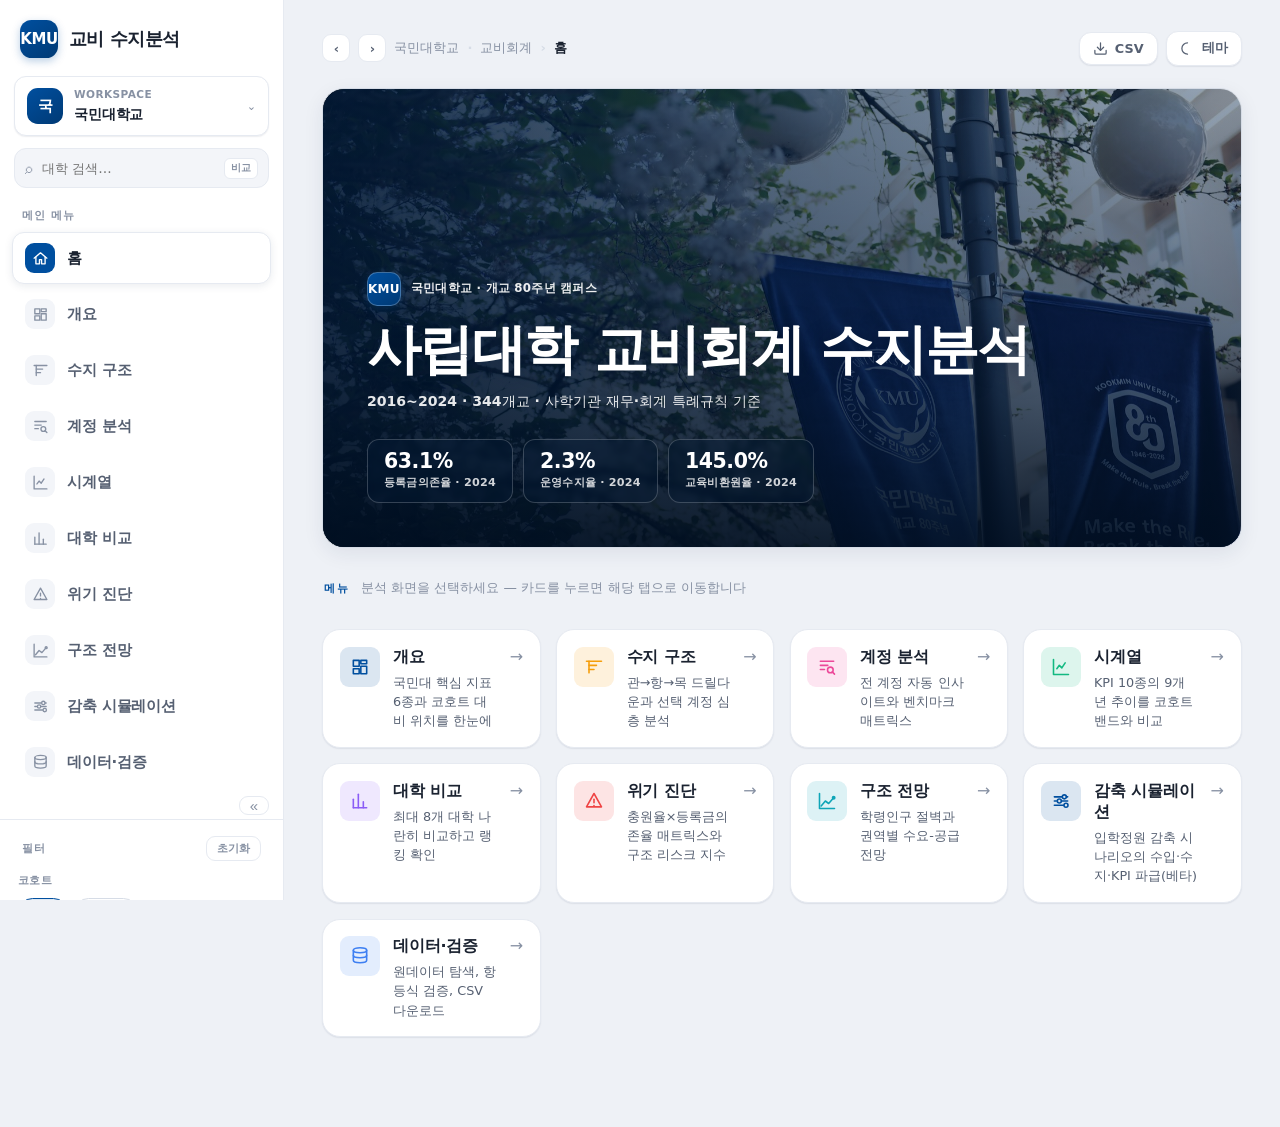
==== dashboard_lite.html @ 9795dec1 "fix: 수지구조·계정분석 대학 검색 선택 미반영 버그 — mouseenter가 옵션 DOM 재생성해 mousedown 유실 buildSchoolSearch 드롭다운의 옵션 mou" ====
<!DOCTYPE html>
<html lang="ko">
<head>
<meta charset="utf-8">
<meta name="viewport" content="width=device-width, initial-scale=1">
<title>사립대학 교비회계 수지분석 대시보드</title>
<style>
/* styles.css — 사립대학 교비회계 수지분석 대시보드 (v3 "Trackline" 리디자인).
 * 디자인 언어: friendly SaaS. 옅은 회색 캔버스 + 흰 카드, 큰 라운드(16~22px),
 *   부드러운 블루그레이 틴트 그림자, 스쿼클 아이콘, 틴트 델타 필/인사이트 배너,
 *   틱(세그먼트) 프로그레스 미터, 파이 글리프. 좌측 워크스페이스형 사이드바.
 * 포인트: 국민대 공식 KMU Blue #004F9F — 브랜드 크롬(로고·활성·포커스)과
 *   데이터의 국민대 시리즈에만 사용. 카테고리 팔레트(파스텔 멀티컬러)와 분리.
 * dataviz 검증필 팔레트(라이트 worst CVD 17.8 / 다크 legal band, 범례·직접라벨 relief).
 * 시스템 폰트 스택(웹폰트/CDN 금지). 라이트·다크 양쪽.
 */

/* ══ 팔레트 · 토큰 (라이트 기본) ═══════════════════════════ */
:root {
  color-scheme: light;

  /* 서피스 */
  --page:        #eef1f6;   /* 옅은 회색 캔버스 */
  --surface-1:   #ffffff;   /* 카드 */
  --surface-2:   #f3f5f9;   /* muted / hover */
  --surface-3:   #e9edf3;
  --sidebar-bg:  #ffffff;
  --text-primary:   #1a2230;
  --text-secondary: #566072;
  --muted:       #8791a3;
  --grid:        #eef1f6;
  --axis:        #d3dae4;
  --border:      #e6eaf1;
  --border-strong: #d6dce6;
  --ring:        var(--kmu);
  --event-shade: rgba(120,132,150,0.10);

  /* 카테고리 8색 (dataviz 검증필, 고정 순서). 파랑(slot1)은 국민대와 분리된 브랜드/부문용,
     타교 시리즈는 slot2~8(초록·주황·보라·핑크·시안·빨강·오렌지)만 순환 → 국민대 네이비와 절대 미혼동. */
  --series-1: #3d7ff2; --series-2: #12b981; --series-3: #f59e0b; --series-4: #8b5cf6;
  --series-5: #ec4899; --series-6: #0ea5b7; --series-7: #ef4444; --series-8: #f97316;

  /* 국민대 포인트 컬러 = KMU Blue (공식 브랜드) */
  --kmu:      #004F9F;
  --kmu-strong:#003a75;
  --kmu-soft: rgba(0,79,159,0.08);
  --kmu-soft-2: rgba(0,79,159,0.13);

  /* 코호트 분포 밴드/히스토그램 = 중립 슬레이트 */
  --band:     #8791a3;

  /* 부문 스택바 색 */
  --sec-op:   #3d7ff2; --sec-asset:#12b981; --sec-debt: #f97316; --sec-carry:#aab3c2;

  /* 상태색 (친근한 톤, 테마 무관 기본) */
  --good:     #16a34a;
  --warning:  #f59e0b;
  --serious:  #ea580c;
  --critical: #dc2626;
  --delta-up:   #16915a;
  --delta-down: #d33f3f;
  --good-soft:  rgba(22,163,74,0.11);
  --bad-soft:   rgba(220,38,38,0.10);
  --warn-soft:  rgba(245,158,11,0.14);

  /* 스케일 */
  --sb-w: 284px;
  --sb-w-collapsed: 78px;
  --radius: 18px;
  --radius-sm: 12px;
  --radius-lg: 22px;
  --radius-xs: 9px;
  --sq: 30%;              /* 스쿼클 라운드 */
  --shadow-sm: 0 1px 2px rgba(24,39,75,0.05), 0 1px 1px rgba(24,39,75,0.03);
  --shadow-md: 0 6px 20px rgba(24,39,75,0.08);
  --shadow-lg: 0 18px 44px rgba(24,39,75,0.15);
  --shadow-nav: 0 2px 8px rgba(24,39,75,0.09);

  /* 타입 스케일 */
  --font-sans: system-ui, -apple-system, "Segoe UI", "Apple SD Gothic Neo", "Malgun Gothic", "Noto Sans KR", sans-serif;
  --t-xs: 0.72rem; --t-sm: 0.8rem; --t-base: 0.9rem; --t-md: 1rem;
  --t-lg: 1.2rem; --t-xl: 1.55rem; --t-2xl: 2rem;
}

@media (prefers-color-scheme: dark) {
  :root:not([data-theme="light"]) {
    color-scheme: dark;
    --page:        #11141a;
    --surface-1:   #1b1f27;
    --surface-2:   #232833;
    --surface-3:   #2b313d;
    --sidebar-bg:  #171b22;
    --text-primary:   #f0f3f8;
    --text-secondary: #aab4c4;
    --muted:       #7f8a9c;
    --grid:        #262c37;
    --axis:        #39414f;
    --border:      #2a303c;
    --border-strong: #39414f;
    --event-shade: rgba(200,212,230,0.07);
    --series-1: #3f82e6; --series-2: #12a67d; --series-3: #b6851b; --series-4: #8f6fe6;
    --series-5: #dc5c98; --series-6: #1795a6; --series-7: #e35c5c; --series-8: #d56d26;
    --kmu:      #4f9bef;
    --kmu-strong:#8cc0f5;
    --kmu-soft: rgba(79,155,239,0.13);
    --kmu-soft-2: rgba(79,155,239,0.22);
    --band:     #6f7889;
    --sec-op:   #3f82e6; --sec-asset:#12a67d; --sec-debt:#d56d26; --sec-carry:#7c8494;
    --good:#2bb865; --warning:#e3ab2c; --serious:#e8823f; --critical:#f2615f;
    --delta-up: #34c377; --delta-down:#f2615f;
    --good-soft: rgba(43,184,101,0.15); --bad-soft: rgba(242,97,95,0.15); --warn-soft: rgba(227,171,44,0.17);
    --shadow-sm: 0 1px 2px rgba(0,0,0,0.4);
    --shadow-md: 0 6px 20px rgba(0,0,0,0.42);
    --shadow-lg: 0 18px 44px rgba(0,0,0,0.55);
    --shadow-nav: 0 2px 10px rgba(0,0,0,0.45);
  }
}
:root[data-theme="dark"] {
  color-scheme: dark;
  --page:#11141a; --surface-1:#1b1f27; --surface-2:#232833; --surface-3:#2b313d; --sidebar-bg:#171b22;
  --text-primary:#f0f3f8; --text-secondary:#aab4c4; --muted:#7f8a9c;
  --grid:#262c37; --axis:#39414f; --border:#2a303c; --border-strong:#39414f;
  --event-shade:rgba(200,212,230,0.07);
  --series-1:#3f82e6; --series-2:#12a67d; --series-3:#b6851b; --series-4:#8f6fe6;
  --series-5:#dc5c98; --series-6:#1795a6; --series-7:#e35c5c; --series-8:#d56d26;
  --kmu:#4f9bef; --kmu-strong:#8cc0f5; --kmu-soft:rgba(79,155,239,0.13); --kmu-soft-2:rgba(79,155,239,0.22);
  --band:#6f7889;
  --sec-op:#3f82e6; --sec-asset:#12a67d; --sec-debt:#d56d26; --sec-carry:#7c8494;
  --good:#2bb865; --warning:#e3ab2c; --serious:#e8823f; --critical:#f2615f;
  --delta-up:#34c377; --delta-down:#f2615f;
  --good-soft:rgba(43,184,101,0.15); --bad-soft:rgba(242,97,95,0.15); --warn-soft:rgba(227,171,44,0.17);
  --shadow-sm:0 1px 2px rgba(0,0,0,0.4); --shadow-md:0 6px 20px rgba(0,0,0,0.42); --shadow-lg:0 18px 44px rgba(0,0,0,0.55); --shadow-nav:0 2px 10px rgba(0,0,0,0.45);
}

* { box-sizing: border-box; }
html, body { margin: 0; padding: 0; }
body {
  font-family: var(--font-sans);
  background: var(--page);
  color: var(--text-primary);
  font-size: 15px;
  line-height: 1.5;
  -webkit-font-smoothing: antialiased;
  text-rendering: optimizeLegibility;
}
h1, h2, h3 { text-wrap: balance; }

/* 스쿼클 아이콘 유틸 */
.sq { border-radius: var(--sq); display: grid; place-items: center; flex-shrink: 0; }

/* ══ 레이아웃 셸 ═══════════════════════════════════════════ */
.stage {
  margin-left: var(--sb-w);
  min-height: 100vh;
  padding: clamp(20px, 2.4vw, 34px) clamp(20px, 3vw, 46px) 90px;
  transition: margin-left .2s ease;
}
body.collapsed .stage { margin-left: var(--sb-w-collapsed); }

/* ══ 상단 바 (모바일 전용) ════════════════════════════════ */
.topbar {
  display: none;
  align-items: center; gap: 14px;
  height: 60px; padding: 0 16px;
  position: sticky; top: 0; z-index: 40;
  background: var(--sidebar-bg); color: var(--text-primary);
  border-bottom: 1px solid var(--border);
}
.topbar .hamburger {
  border: 1px solid var(--border-strong); background: var(--surface-1); color: var(--text-primary);
  width: 42px; height: 42px; border-radius: var(--radius-sm); font-size: 19px; cursor: pointer; line-height: 1;
}
.topbar-title { font-weight: 700; font-size: 1rem; letter-spacing: -0.01em; }
.topbar .brand-mark { width: 36px; height: 36px; font-size: 14px; }

/* ══ 사이드바 (흰 워크스페이스 레일) ══════════════════════ */
.sidebar {
  position: fixed; top: 0; left: 0; bottom: 0; width: var(--sb-w);
  background: var(--sidebar-bg);
  color: var(--text-primary);
  border-right: 1px solid var(--border);
  display: flex; flex-direction: column;
  z-index: 50;
  overflow-y: auto; overflow-x: hidden;
  transition: width .2s ease, transform .24s cubic-bezier(.22,1,.36,1);
}
.sidebar::-webkit-scrollbar { width: 8px; }
.sidebar::-webkit-scrollbar-thumb { background: var(--border-strong); border-radius: 8px; }

/* 브랜드 (로고 스쿼클 + 워드마크) */
.brand {
  display: flex; align-items: center; gap: 11px;
  padding: 20px 20px 14px;
}
.brand-mark {
  width: 38px; height: 38px; border-radius: var(--sq);
  background: linear-gradient(145deg, var(--kmu) 0%, var(--kmu-strong) 100%);
  color: #fff;
  display: grid; place-items: center; font-weight: 800; font-size: 15px; letter-spacing: -0.03em;
  box-shadow: 0 3px 8px rgba(0,79,159,0.28);
}
.brand-word { font-size: 1.15rem; font-weight: 800; letter-spacing: -0.03em; color: var(--text-primary); }
body.collapsed .brand { padding: 20px 0 12px; justify-content: center; }
body.collapsed .brand-word { display: none; }

/* 워크스페이스 카드 */
.workspace-card {
  margin: 4px 14px 12px; padding: 10px 12px;
  display: flex; align-items: center; gap: 11px;
  background: var(--surface-1); border: 1px solid var(--border);
  border-radius: var(--radius-sm); box-shadow: var(--shadow-sm); cursor: default;
}
.workspace-card .ws-ava {
  width: 36px; height: 36px; border-radius: var(--sq);
  background: linear-gradient(145deg, var(--kmu) 0%, var(--kmu-strong) 100%); color: #fff;
  display: grid; place-items: center; font-weight: 800; font-size: 15px; flex-shrink: 0;
}
.workspace-card .ws-txt { display: flex; flex-direction: column; gap: 1px; min-width: 0; flex: 1; }
.workspace-card .ws-1 { font-size: 0.66rem; letter-spacing: 0.04em; color: var(--muted); font-weight: 700; text-transform: uppercase; }
.workspace-card .ws-2 { font-size: 0.9rem; font-weight: 750; letter-spacing: -0.01em; color: var(--text-primary); white-space: nowrap; overflow: hidden; text-overflow: ellipsis; }
.workspace-card .ws-chev { color: var(--muted); font-size: 0.7rem; line-height: 1; }
body.collapsed .workspace-card { justify-content: center; padding: 8px; margin: 4px 8px 10px; }
body.collapsed .workspace-card .ws-txt, body.collapsed .workspace-card .ws-chev { display: none; }

/* 사이드바 검색 (전역 대학 바로가기) */
.sidebar-search { position: relative; margin: 0 14px 14px; }
.sidebar-search .ss-input-wrap {
  display: flex; align-items: center; gap: 8px;
  background: var(--surface-2); border: 1px solid var(--border);
  border-radius: var(--radius-sm); padding: 0 10px; height: 40px;
  transition: border-color .14s, box-shadow .14s, background .14s;
}
.sidebar-search .ss-input-wrap:focus-within { border-color: var(--kmu); background: var(--surface-1); box-shadow: 0 0 0 3px var(--kmu-soft-2); }
.sidebar-search .ss-mag { color: var(--muted); font-size: 0.9rem; flex-shrink: 0; }
.sidebar-search input {
  flex: 1; min-width: 0; border: none; background: transparent; outline: none;
  font-family: inherit; font-size: 0.84rem; color: var(--text-primary);
}
.sidebar-search .ss-kbd {
  font-size: 0.62rem; font-weight: 700; color: var(--muted);
  background: var(--surface-1); border: 1px solid var(--border); border-radius: 6px; padding: 2px 6px; flex-shrink: 0;
}
body.collapsed .sidebar-search { display: none; }
.global-drop {
  position: absolute; z-index: 60; top: calc(100% + 6px); left: 0; right: 0;
  max-height: 320px; overflow-y: auto;
  background: var(--surface-1); border: 1px solid var(--border-strong);
  border-radius: var(--radius-sm); box-shadow: var(--shadow-lg); padding: 5px;
}
.global-drop .gd-opt { display: flex; align-items: center; gap: 9px; padding: 8px 10px; border-radius: var(--radius-xs); cursor: pointer; font-size: 0.85rem; }
.global-drop .gd-opt i { width: 10px; height: 10px; border-radius: 3px; flex-shrink: 0; }
.global-drop .gd-opt .gd-region { margin-left: auto; color: var(--muted); font-size: 0.72rem; }
.global-drop .gd-opt.active, .global-drop .gd-opt:hover { background: var(--kmu-soft-2); }
.global-drop .gd-empty { padding: 11px; color: var(--muted); font-size: 0.82rem; }

/* 섹션 라벨 */
.section-label {
  font-size: 0.66rem; letter-spacing: 0.11em; text-transform: uppercase; font-weight: 800;
  color: var(--muted); padding: 6px 22px 8px;
}
body.collapsed .section-label { text-align: center; padding: 8px 0 6px; font-size: 0.55rem; letter-spacing: 0.02em; }

/* 대형 내비 (아이콘 메뉴, 활성=흰 엘리베이티드 카드) */
.mainnav { display: flex; flex-direction: column; gap: 4px; padding: 0 12px 6px; }
.navitem {
  display: flex; align-items: center; gap: 12px;
  width: 100%; text-align: left; cursor: pointer; font-family: inherit; position: relative;
  padding: 10px 12px; border-radius: var(--radius-sm);
  border: 1px solid transparent; background: transparent; color: var(--text-secondary);
  transition: background .13s, color .13s, box-shadow .13s;
}
.navitem:hover { background: var(--surface-2); color: var(--text-primary); }
.navitem .ni-ico {
  width: 30px; height: 30px; border-radius: var(--radius-xs); flex-shrink: 0;
  display: grid; place-items: center; color: var(--muted);
  background: var(--surface-2); transition: background .13s, color .13s;
}
.navitem .ni-ico svg { width: 17px; height: 17px; display: block; }
.navitem .ni-label { font-size: 0.94rem; font-weight: 620; letter-spacing: -0.01em; white-space: nowrap; }
.navitem.on {
  background: var(--surface-1); color: var(--text-primary);
  border-color: var(--border); box-shadow: var(--shadow-nav); font-weight: 700;
}
.navitem.on .ni-ico { background: var(--kmu); color: #fff; }
.navitem.on .ni-label { font-weight: 740; }
body.collapsed .navitem { justify-content: center; padding: 9px 0; }
body.collapsed .navitem .ni-label { display: none; }

/* 필터 영역 (같은 섹션 문법) */
.filters-wrap { padding: 8px 0 6px; margin-top: 4px; border-top: 1px solid var(--border); }
body.collapsed .filters-wrap { display: none; }
.filters-head { display: flex; align-items: center; justify-content: space-between; padding: 8px 22px 4px; }
.filters-head .fh-title { font-size: 0.66rem; letter-spacing: 0.11em; text-transform: uppercase; font-weight: 800; color: var(--muted); }
.reset-btn {
  border: 1px solid var(--border); background: var(--surface-1); color: var(--muted);
  border-radius: var(--radius-xs); padding: 4px 10px; font-size: 0.7rem; cursor: pointer; font-family: inherit; font-weight: 650;
}
.reset-btn:hover { background: var(--surface-2); color: var(--text-primary); }
.filterbar { display: flex; flex-direction: column; gap: 16px; padding: 8px 18px 4px; }
.filter-group { display: flex; flex-direction: column; gap: 8px; }
.filter-group > label { font-size: 0.68rem; color: var(--muted); font-weight: 750; letter-spacing: 0.03em; }
.chip-row { display: flex; gap: 6px; flex-wrap: wrap; }
.chip {
  font-size: 0.77rem; padding: 5px 12px; border-radius: 999px; cursor: pointer; user-select: none;
  border: 1px solid var(--border-strong); background: var(--surface-1); color: var(--text-secondary);
  font-family: inherit; font-weight: 560; transition: background .12s, border-color .12s, color .12s;
}
.chip:hover { background: var(--surface-2); }
.chip.on { background: var(--kmu-soft-2); color: var(--kmu); border-color: var(--kmu); font-weight: 720; }
.year-slider { display: flex; align-items: center; gap: 9px; }
.year-slider input[type=range] { flex: 1; min-width: 0; accent-color: var(--kmu); }
.year-slider .yr { font-variant-numeric: tabular-nums; font-weight: 720; min-width: 38px; text-align: center; font-size: 0.82rem; color: var(--text-primary); }

/* 사이드바 푸터 (유저 카드) */
.sidebar-footer { margin-top: auto; padding: 12px 14px 16px; border-top: 1px solid var(--border); display: flex; flex-direction: column; gap: 10px; }
.user-card {
  display: flex; align-items: center; gap: 10px; padding: 8px 10px;
  background: var(--surface-1); border: 1px solid var(--border); border-radius: var(--radius-sm); box-shadow: var(--shadow-sm);
}
.user-card .uc-ava {
  width: 34px; height: 34px; border-radius: 50%; flex-shrink: 0;
  background: linear-gradient(145deg, var(--series-4), var(--series-6)); color: #fff;
  display: grid; place-items: center; font-weight: 800; font-size: 0.8rem;
}
.user-card .uc-txt { display: flex; flex-direction: column; gap: 1px; min-width: 0; flex: 1; }
.user-card .uc-1 { font-size: 0.82rem; font-weight: 720; color: var(--text-primary); white-space: nowrap; overflow: hidden; text-overflow: ellipsis; }
.user-card .uc-2 { font-size: 0.68rem; color: var(--muted); white-space: nowrap; overflow: hidden; text-overflow: ellipsis; }
.footer-meta { display: flex; flex-wrap: wrap; align-items: center; gap: 7px; padding: 0 2px; }
body.collapsed .sidebar-footer { padding: 12px 8px 16px; align-items: center; }
body.collapsed .user-card { padding: 6px; }
body.collapsed .user-card .uc-txt, body.collapsed .footer-meta { display: none; }
.selftest-badge { font-size: 0.68rem; font-weight: 720; padding: 4px 10px; border-radius: 999px; display: none; }
.selftest-badge.pass { display: inline-block; background: var(--good-soft); color: var(--good); }
.selftest-badge.fail { display: inline-block; background: var(--bad-soft); color: var(--critical); }
.lite-badge { display: none; font-size: 0.64rem; font-weight: 750; padding: 4px 9px; border-radius: 999px; background: var(--warn-soft); color: var(--serious); }
.footer-meta .sub { color: var(--muted); font-size: 0.66rem; line-height: 1.45; flex-basis: 100%; }
.collapse-btn {
  align-self: flex-end; margin: 2px 14px 0;
  width: 30px; height: 30px; border-radius: var(--radius-xs); cursor: pointer;
  border: 1px solid var(--border); background: var(--surface-1); color: var(--muted); font-size: 15px; line-height: 1;
}
.collapse-btn:hover { background: var(--surface-2); color: var(--text-primary); }
body.collapsed .collapse-btn { align-self: center; margin: 2px auto 0; }

/* 스크림(모바일 드로어 배경) */
.scrim { display: none; position: fixed; inset: 0; z-index: 45; background: rgba(15,20,30,0.45); opacity: 0; transition: opacity .22s; }

/* ══ 상단 헤더 (브레드크럼 + 액션) ═════════════════════════ */
.topbar-desktop {
  display: flex; align-items: center; justify-content: space-between; gap: 16px;
  margin-bottom: clamp(14px, 1.8vw, 22px); flex-wrap: wrap;
}
.crumb { display: flex; align-items: center; gap: 8px; font-size: 0.82rem; color: var(--muted); font-weight: 550; }
.crumb .cr-nav {
  width: 28px; height: 28px; border-radius: var(--radius-xs); border: 1px solid var(--border);
  background: var(--surface-1); color: var(--text-secondary); cursor: pointer; display: grid; place-items: center; font-size: 13px; line-height: 1;
}
.crumb .cr-nav:hover { background: var(--surface-2); color: var(--text-primary); }
.crumb b { color: var(--text-primary); font-weight: 720; }
.crumb .cr-sep { color: var(--border-strong); }
.stage-actions { display: flex; align-items: center; gap: 8px; }
.action-btn {
  display: inline-flex; align-items: center; gap: 7px;
  border: 1px solid var(--border); background: var(--surface-1); color: var(--text-secondary);
  border-radius: var(--radius-sm); padding: 8px 13px; cursor: pointer; font-size: 0.8rem; font-family: inherit; font-weight: 650;
  box-shadow: var(--shadow-sm); transition: background .13s, color .13s, transform .13s;
}
.action-btn:hover { background: var(--surface-2); color: var(--text-primary); transform: translateY(-1px); }
.action-btn .ab-ico { width: 15px; height: 15px; display: grid; place-items: center; }
.action-btn .ab-ico svg { width: 15px; height: 15px; }
.action-btn.primary { background: var(--kmu); color: #fff; border-color: var(--kmu); }
.action-btn.primary:hover { background: var(--kmu-strong); color: #fff; }

/* ══ 스테이지 헤더 (대형 타이틀) ═══════════════════════════ */
.stage-top { margin-bottom: clamp(18px, 2.2vw, 28px); }
.stage-eyebrow { font-size: 0.7rem; letter-spacing: 0.1em; text-transform: uppercase; font-weight: 750; color: var(--kmu); margin-bottom: 8px; }
.stage-title { margin: 0; font-size: clamp(1.5rem, 2.6vw, 2.15rem); font-weight: 780; letter-spacing: -0.025em; line-height: 1.05; color: var(--text-primary); }
.stage-title small { display: block; font-size: 0.9rem; font-weight: 500; color: var(--text-secondary); letter-spacing: 0; margin-top: 10px; }

/* ══ 뷰 · 그리드 ══════════════════════════════════════════ */
.view { max-width: 1460px; }
.grid { display: grid; gap: clamp(14px, 1.4vw, 20px); }
.grid.k6 { grid-template-columns: repeat(3, 1fr); }
.grid.c2 { grid-template-columns: 1fr 1fr; }
.grid.c3 { grid-template-columns: repeat(3, 1fr); }
@media (max-width: 1100px) { .grid.k6 { grid-template-columns: repeat(2, 1fr); } }
@media (max-width: 900px) { .grid.c2, .grid.c3, .grid.k6 { grid-template-columns: 1fr; } }

.card {
  background: var(--surface-1); border: 1px solid var(--border); border-radius: var(--radius);
  padding: clamp(18px, 1.5vw, 24px); box-shadow: var(--shadow-sm);
}
.card h3 { margin: 0 0 3px; font-size: 1.02rem; font-weight: 740; letter-spacing: -0.01em; }
.card .card-sub { color: var(--muted); font-size: 0.81rem; margin-bottom: 16px; line-height: 1.5; }
.card.span2 { grid-column: span 2; }
@media (max-width: 900px) { .card.span2 { grid-column: span 1; } }

/* ══ 홈 랜딩 ══════════════════════════════════════════════ */
/* 홈에서는 스테이지 대형 타이틀을 숨기고 히어로가 그 역할을 대신한다(크롬은 유지). */
body[data-tab="home"] .stage-top { display: none; }

.home { display: flex; flex-direction: column; gap: clamp(20px, 2.4vw, 34px); }

/* 히어로 — 가공 사진 배경 + KMU 네이비 그라데이션 오버레이 */
.home-hero {
  position: relative; isolation: isolate; overflow: hidden;
  border-radius: var(--radius-lg);
  min-height: clamp(300px, 42vw, 460px);
  display: flex; align-items: flex-end;
  background-image: url("[data-uri]");
  background-size: cover; background-position: center 38%;
  border: 1px solid var(--border);
  box-shadow: var(--shadow-md);
}
/* 오버레이: 좌하단 네이비 사선 틴트 + 하단 암부(텍스트 가독성). 라이트 기본. */
.home-hero-scrim {
  position: absolute; inset: 0; z-index: 1; pointer-events: none;
  background:
    linear-gradient(0deg, rgba(0,26,58,0.78) 0%, rgba(0,33,72,0.30) 46%, rgba(0,45,96,0.06) 100%),
    linear-gradient(102deg, rgba(0,44,92,0.72) 0%, rgba(0,60,120,0.34) 40%, rgba(0,79,159,0.05) 82%);
}
/* 다크: 사진을 더 눌러 대시보드 톤과 조화 + 대비 확보 */
:root[data-theme="dark"] .home-hero-scrim,
:root:not([data-theme="light"]) .home-hero-scrim {
  background:
    linear-gradient(0deg, rgba(0,14,32,0.90) 0%, rgba(0,20,46,0.55) 46%, rgba(0,28,60,0.28) 100%),
    linear-gradient(102deg, rgba(0,22,50,0.86) 0%, rgba(0,34,72,0.52) 42%, rgba(0,48,100,0.20) 88%);
}
:root[data-theme="dark"] .home-hero,
:root:not([data-theme="light"]) .home-hero { border-color: var(--border-strong); }

.home-hero-inner {
  position: relative; z-index: 2;
  padding: clamp(22px, 3.4vw, 46px);
  max-width: 760px; color: #fff;
}
.hero-eyebrow {
  display: flex; align-items: center; gap: 10px;
  font-size: 0.74rem; font-weight: 720; letter-spacing: 0.02em;
  color: rgba(255,255,255,0.92); margin-bottom: 16px;
}
.hero-eyebrow .brand-mark {
  width: 34px; height: 34px; font-size: 12px; font-weight: 800; letter-spacing: 0.02em;
  color: #fff; background: linear-gradient(145deg, var(--kmu) 0%, var(--kmu-strong) 100%);
  border: 1px solid rgba(255,255,255,0.25);
}
.hero-title {
  margin: 0; font-weight: 800; letter-spacing: -0.03em; line-height: 1.03;
  font-size: clamp(1.9rem, 4.4vw, 3.35rem);
  text-shadow: 0 2px 20px rgba(0,18,44,0.5);
}
.hero-sub {
  margin: 14px 0 0; font-size: clamp(0.86rem, 1.1vw, 1.02rem);
  font-weight: 550; color: rgba(255,255,255,0.9); line-height: 1.55;
  font-variant-numeric: tabular-nums;
}
.hero-stats { display: flex; flex-wrap: wrap; gap: 10px; margin-top: clamp(18px, 2vw, 26px); }
.hero-stat {
  padding: 10px 16px; border-radius: var(--radius-sm);
  background: rgba(3,24,52,0.42); border: 1px solid rgba(255,255,255,0.2);
  backdrop-filter: blur(3px); -webkit-backdrop-filter: blur(3px);
}
.hero-stat .hs-val { font-size: 1.28rem; font-weight: 800; letter-spacing: -0.02em; color: #fff; font-variant-numeric: tabular-nums; line-height: 1.1; }
.hero-stat .hs-lab { font-size: 0.7rem; font-weight: 600; letter-spacing: 0.02em; color: rgba(255,255,255,0.82); margin-top: 3px; }

/* 메뉴 카드 그리드 */
.home-menu-head { display: flex; align-items: baseline; gap: 12px; flex-wrap: wrap; padding: 0 2px; }
.home-menu-head .hm-eyebrow { font-size: 0.7rem; letter-spacing: 0.1em; text-transform: uppercase; font-weight: 750; color: var(--kmu); }
.home-menu-head .hm-desc { font-size: 0.84rem; color: var(--muted); }

.home-menu {
  display: grid; gap: clamp(12px, 1.2vw, 16px);
  grid-template-columns: repeat(4, 1fr);
}
@media (max-width: 1240px) { .home-menu { grid-template-columns: repeat(3, 1fr); } }
@media (max-width: 860px)  { .home-menu { grid-template-columns: repeat(2, 1fr); } }
@media (max-width: 560px)  { .home-menu { grid-template-columns: 1fr; } }

.home-card {
  display: flex; align-items: flex-start; gap: 13px; text-align: left;
  padding: clamp(15px, 1.3vw, 19px);
  background: var(--surface-1); border: 1px solid var(--border); border-radius: var(--radius);
  box-shadow: var(--shadow-sm); cursor: pointer; font-family: inherit;
  transition: transform .14s ease, box-shadow .14s ease, border-color .14s ease;
}
.home-card:hover { transform: translateY(-3px); box-shadow: var(--shadow-md); border-color: var(--border-strong); }
.home-card:focus-visible { outline: none; border-color: var(--kmu); box-shadow: 0 0 0 3px var(--kmu-soft-2); }
.home-card .hc-ico { width: 40px; height: 40px; border-radius: var(--radius-xs); }
.home-card .hc-ico svg { width: 20px; height: 20px; }
.home-card .hc-txt { flex: 1; min-width: 0; }
.home-card .hc-name { font-size: 1rem; font-weight: 740; letter-spacing: -0.01em; color: var(--text-primary); }
.home-card .hc-desc { margin-top: 5px; font-size: 0.8rem; line-height: 1.5; color: var(--text-secondary); }
.home-card .hc-arrow { color: var(--muted); font-size: 1rem; flex-shrink: 0; transition: transform .14s ease, color .14s ease; }
.home-card:hover .hc-arrow { color: var(--kmu); transform: translateX(3px); }

@media (prefers-reduced-motion: reduce) {
  .home-card, .home-card .hc-arrow { transition: none; }
  .home-card:hover { transform: none; }
  .home-card:hover .hc-arrow { transform: none; }
}

/* 카드 헤더 (스쿼클 아이콘 + 제목/부제) */
.card-head { display: flex; align-items: flex-start; gap: 12px; margin-bottom: 16px; }
.card-head .ch-ico { width: 38px; height: 38px; border-radius: var(--radius-xs); }
.card-head .ch-ico svg { width: 19px; height: 19px; }
.card-head .ch-txt h3 { margin: 0; }
.card-head .ch-txt .card-sub { margin: 2px 0 0; }

/* ══ KPI 카드 (BAN + 델타필 + 틱미터 + 미니바 + 인사이트) ══ */
.kpi-card { cursor: pointer; position: relative; overflow: hidden; display: flex; flex-direction: column; gap: 13px; transition: transform .14s, box-shadow .14s, border-color .14s; }
.kpi-card:hover { transform: translateY(-2px); box-shadow: var(--shadow-md); border-color: var(--border-strong); }
.kpi-head { display: flex; align-items: center; gap: 11px; }
.kpi-icon { width: 40px; height: 40px; border-radius: var(--radius-xs); flex-shrink: 0; }
.kpi-icon svg { width: 20px; height: 20px; display: block; }
.kpi-titles { display: flex; flex-direction: column; gap: 1px; min-width: 0; }
.kpi-name { font-size: 0.86rem; font-weight: 720; color: var(--text-primary); letter-spacing: -0.005em; line-height: 1.25; }
.kpi-sub { font-size: 0.72rem; color: var(--muted); font-weight: 550; }
.kpi-valrow { display: flex; align-items: baseline; gap: 10px; flex-wrap: wrap; }
.kpi-value { font-size: clamp(1.9rem, 2.7vw, 2.5rem); font-weight: 780; letter-spacing: -0.035em; font-variant-numeric: tabular-nums; line-height: 1; color: var(--text-primary); }
/* 틴트 델타 필 */
.delta-pill { display: inline-flex; align-items: center; gap: 4px; font-size: 0.75rem; font-weight: 720; padding: 3px 9px; border-radius: 999px; font-variant-numeric: tabular-nums; }
.delta-pill.up { background: var(--good-soft); color: var(--delta-up); }
.delta-pill.down { background: var(--bad-soft); color: var(--delta-down); }
.delta-pill.flat { background: var(--surface-2); color: var(--muted); }
.delta-pill .dp-vs { color: var(--muted); font-weight: 550; font-size: 0.68rem; }
/* 틱 미터 (세로 세그먼트 채움) */
.meter-row { display: flex; align-items: center; gap: 10px; }
.meter-lab { font-size: 0.7rem; color: var(--muted); font-weight: 650; white-space: nowrap; }
.tick-meter { display: flex; align-items: flex-end; gap: 2px; flex: 1; height: 20px; }
.tick-meter .tick { flex: 1; border-radius: 2px; background: var(--surface-3); min-width: 2px; height: 60%; align-self: center; }
.tick-meter .tick.fill { height: 100%; }
.meter-val { font-size: 0.74rem; font-weight: 750; font-variant-numeric: tabular-nums; white-space: nowrap; }
.kpi-mini { height: 44px; margin-top: 1px; }
/* 틴트 인사이트 배너 */
.insight {
  display: flex; align-items: center; justify-content: space-between; gap: 10px;
  font-size: 0.76rem; font-weight: 600; line-height: 1.4;
  padding: 9px 12px; border-radius: var(--radius-sm);
  background: var(--surface-2); color: var(--text-secondary);
}
.insight.good { background: var(--good-soft); color: var(--delta-up); }
.insight.bad { background: var(--bad-soft); color: var(--delta-down); }
.insight.neutral { background: var(--kmu-soft-2); color: var(--kmu); }
.insight .in-arrow { flex-shrink: 0; font-weight: 800; }

/* ══ 범례 ═════════════════════════════════════════════════ */
.legend { display: flex; flex-wrap: wrap; gap: 14px; margin-top: 14px; font-size: 0.79rem; color: var(--text-secondary); }
.legend .lg { display: inline-flex; align-items: center; gap: 7px; }
.legend .lg i { width: 20px; height: 3px; border-radius: 2px; display: inline-block; }
.legend .lg i.dot { width: 11px; height: 11px; border-radius: 50%; }
.legend .lg i.dash { background: repeating-linear-gradient(90deg, currentColor 0 4px, transparent 4px 8px); height: 2px; }
.legend .lg i.band { height: 11px; opacity: 0.32; border-radius: 3px; }
.legend .lg.kmu { color: var(--kmu); font-weight: 720; }

/* ══ SVG 차트 ═════════════════════════════════════════════ */
.viz-svg { display: block; width: 100%; }
.viz-tick { fill: var(--muted); font-size: 11.5px; font-family: inherit; }
.viz-axislabel { fill: var(--text-secondary); font-size: 12.5px; font-weight: 650; }
.viz-endlabel { fill: var(--text-secondary); font-size: 12px; font-weight: 680; }
.viz-kmu-label { fill: var(--kmu); font-size: 12.5px; font-weight: 780; }
.viz-event-label { fill: var(--muted); font-size: 11px; font-style: italic; }

/* ══ 툴팁 ═════════════════════════════════════════════════ */
.chart-tip {
  position: fixed; z-index: 100; pointer-events: none;
  background: var(--surface-1); border: 1px solid var(--border-strong); border-radius: var(--radius-sm);
  box-shadow: var(--shadow-lg); padding: 10px 12px; font-size: 0.8rem; max-width: 280px; color: var(--text-primary);
}
.chart-tip .tip-title { font-weight: 750; margin-bottom: 6px; font-size: 0.85rem; }
.chart-tip .tip-row { display: flex; justify-content: space-between; gap: 16px; padding: 2px 0; }
.chart-tip .tip-key { display: inline-flex; align-items: center; gap: 7px; color: var(--text-secondary); }
.chart-tip .tip-key i { width: 10px; height: 10px; border-radius: 3px; display: inline-block; }
.chart-tip .tip-muted { color: var(--muted); }
.chart-tip b { font-variant-numeric: tabular-nums; font-weight: 720; }

/* ══ 드릴다운 트리 (탭2) ══════════════════════════════════ */
.tree { width: 100%; }
.tree-toolbar { display: flex; gap: 8px; align-items: center; margin-bottom: 6px; flex-wrap: wrap; }
.breadcrumb { font-size: 0.82rem; color: var(--muted); margin-bottom: 14px; }
.breadcrumb b { color: var(--text-primary); font-weight: 680; }
.tnode {
  display: grid; grid-template-columns: minmax(150px, 1fr) 62px 104px 54px 56px; align-items: center;
  gap: 10px; padding: 9px 10px; border-radius: var(--radius-xs); cursor: default; font-size: 0.95rem;
  transition: background .1s;
}
.tnode:hover { background: var(--surface-2); }
.tnode.clickable { cursor: pointer; }
.tnode .tname { display: flex; align-items: center; gap: 8px; overflow: hidden; }
.tnode .tname .caret { width: 12px; color: var(--muted); flex-shrink: 0; font-size: 10px; }
/* 관항목 숫자 코드 배지 (컬러 스쿼클) */
.tnode .tname .tcode {
  flex-shrink: 0; display: inline-flex; align-items: center; justify-content: center;
  min-width: 40px; height: 22px; padding: 0 6px; border-radius: 7px; border: 1px solid transparent;
  font-size: 0.78rem; font-weight: 760; letter-spacing: 0.02em; font-variant-numeric: tabular-nums;
  font-family: ui-monospace, "SF Mono", "Cascadia Mono", "Roboto Mono", Menlo, Consolas, monospace;
}
.tnode .tname .tcode.lv1 { font-weight: 800; }
.tnode .tname .nm { white-space: nowrap; overflow: hidden; text-overflow: ellipsis; }
.tnode .tbar-wrap { position: relative; height: 9px; background: var(--surface-3); border-radius: 3px; overflow: hidden; }
.tnode .tbar { position: absolute; left: 0; top: 0; bottom: 0; border-radius: 3px; background: var(--series-1); }
.tnode .tval { text-align: right; font-variant-numeric: tabular-nums; font-weight: 700; }
.tnode .tshare { text-align: right; font-variant-numeric: tabular-nums; color: var(--text-secondary); }
.tnode .tyoy { text-align: right; font-variant-numeric: tabular-nums; font-size: 0.85rem; font-weight: 650; }
.tyoy.up { color: var(--delta-up); } .tyoy.down { color: var(--delta-down); }
.tnode.lv1 { font-weight: 740; font-size: 1.04rem; }
.tnode.selected { background: var(--kmu-soft); box-shadow: inset 3px 0 0 var(--kmu); }
.indent-1 { padding-left: 22px; } .indent-2 { padding-left: 46px; }

/* ══ 테이블 ═══════════════════════════════════════════════ */
.tbl-wrap { overflow-x: auto; }
table.data { width: 100%; border-collapse: collapse; font-size: 0.87rem; }
table.data th, table.data td { padding: 10px 12px; text-align: right; white-space: nowrap; }
table.data th {
  color: var(--muted); font-weight: 720; font-size: 0.7rem; text-transform: uppercase; letter-spacing: 0.03em;
  border-bottom: 1px solid var(--border-strong); cursor: pointer; user-select: none; position: sticky; top: 0; background: var(--surface-1);
}
table.data th:first-child, table.data td:first-child { text-align: left; }
table.data td { border-bottom: 1px solid var(--grid); font-variant-numeric: tabular-nums; }
table.data tr:hover td { background: var(--surface-2); }
table.data tr.kmu-row td { background: var(--kmu-soft-2); font-weight: 680; }
table.data tr.kmu-row:hover td { background: var(--kmu-soft-2); }
table.data th .th-sort { display: inline-flex; align-items: center; gap: 5px; }
table.data th.sorted { color: var(--kmu); }
table.data th.sorted::after { content: " ▾"; color: var(--kmu); }
table.data th.sorted.asc::after { content: " ▴"; }
/* 파이 글리프 (백분위 부분 채움 원) */
.pctcell { display: inline-flex; align-items: center; gap: 8px; justify-content: flex-end; }
.pie-glyph { width: 18px; height: 18px; flex-shrink: 0; }
/* 필 배지 (점 + 텍스트) */
.pill { display: inline-flex; align-items: center; gap: 6px; font-size: 0.74rem; font-weight: 680; padding: 3px 10px; border-radius: 999px; }
.pill i { width: 7px; height: 7px; border-radius: 50%; }
.pill.ok { background: var(--good-soft); color: var(--good); }
.pill.warn { background: var(--warn-soft); color: var(--serious); }
.pill.bad { background: var(--bad-soft); color: var(--critical); }
.pill.rank { background: var(--kmu-soft-2); color: var(--kmu); }
.name-cell { display: inline-flex; align-items: center; gap: 8px; }
.name-cell .tsq { width: 15px; height: 15px; border-radius: 4px; flex-shrink: 0; }
.name-cell .kmu-star { color: var(--kmu); font-weight: 800; }

/* ══ 컨트롤 ═══════════════════════════════════════════════ */
.ctrl { display: inline-flex; flex-direction: column; gap: 6px; }
.ctrl label { font-size: 0.7rem; color: var(--muted); font-weight: 720; letter-spacing: 0.02em; }
select.sel, input.txt {
  font-family: inherit; font-size: 0.86rem; padding: 9px 13px; border-radius: var(--radius-sm);
  border: 1px solid var(--border-strong); background: var(--surface-1); color: var(--text-primary);
}
select.sel:focus, input.txt:focus { outline: none; border-color: var(--kmu); box-shadow: 0 0 0 3px var(--kmu-soft-2); }
.multi-search { position: relative; }
.multi-tags { display: flex; flex-wrap: wrap; gap: 6px; margin-bottom: 8px; }
.multi-tags .tag {
  font-size: 0.79rem; padding: 5px 11px; border-radius: 999px; background: var(--surface-2);
  display: inline-flex; gap: 7px; align-items: center; border: 1px solid var(--border); font-weight: 550;
}
.multi-tags .tag.kmu { background: var(--kmu-soft-2); border-color: var(--kmu); color: var(--kmu); font-weight: 720; }
.multi-tags .tag .x { cursor: pointer; color: var(--muted); font-weight: 700; }
.multi-tags .tag.kmu .x { display: none; }
.opt-list { display: flex; flex-wrap: wrap; gap: 6px; margin-top: 4px; }
.opt-list .chip.on { background: var(--kmu); color: #fff; border-color: var(--kmu); }

/* 대학 비교 — 검색 기반 추가 선택기 */
.school-search { position: relative; display: inline-block; }
.ss-dropdown {
  position: absolute; z-index: 30; top: calc(100% + 6px); left: 0;
  width: 320px; max-height: 340px; overflow-y: auto;
  background: var(--surface-1); border: 1px solid var(--border-strong);
  border-radius: var(--radius-sm); box-shadow: var(--shadow-lg); padding: 5px;
}
.ss-opt { display: flex; align-items: center; gap: 9px; padding: 8px 10px; border-radius: var(--radius-xs); cursor: pointer; font-size: 0.86rem; color: var(--text-primary); }
.ss-opt i { width: 9px; height: 9px; border-radius: 3px; flex-shrink: 0; }
.ss-opt .ss-nm { font-weight: 560; }
.ss-opt .ss-region { margin-left: auto; color: var(--muted); font-size: 0.72rem; white-space: nowrap; }
.ss-opt.active, .ss-opt:hover { background: var(--kmu-soft-2); }
.ss-empty { padding: 11px 10px; color: var(--muted); font-size: 0.82rem; }

/* ══ 검증 · 노트 ══════════════════════════════════════════ */
.stat-cards { display: flex; gap: 14px; flex-wrap: wrap; }
.stat-mini { flex: 1; min-width: 190px; background: var(--surface-1); border: 1px solid var(--border); border-radius: var(--radius-sm); padding: 16px 18px; position: relative; }
.stat-mini .stat-head { display: flex; align-items: center; gap: 8px; margin-bottom: 10px; }
.stat-mini .lab { font-size: 0.78rem; color: var(--text-secondary); font-weight: 680; }
.stat-mini .big { font-size: 1.9rem; font-weight: 780; margin-top: 4px; font-variant-numeric: tabular-nums; letter-spacing: -0.02em; }
.stat-mini .rate { font-size: 0.77rem; margin-top: 4px; }
.stat-mini.ok .rate { color: var(--good); } .stat-mini.warn .rate { color: var(--critical); }
.stat-mini .na { color: var(--muted); font-size: 0.8rem; }
.note-list { font-size: 0.87rem; line-height: 1.7; }
.note-list dt { font-weight: 720; margin-top: 12px; }
.note-list dd { margin: 0 0 3px; color: var(--text-secondary); }
.note-list code { background: var(--surface-2); padding: 2px 7px; border-radius: 6px; font-size: 0.8rem; }

.small-mult { display: grid; grid-template-columns: repeat(3, 1fr); gap: 14px; }
@media (max-width: 820px) { .small-mult { grid-template-columns: 1fr 1fr; } }
.sm-cell { border: 1px solid var(--border); border-radius: var(--radius-sm); padding: 13px 15px; background: var(--surface-1); transition: border-color .12s, background .12s, transform .12s; }
.sm-cell:hover { border-color: var(--kmu); background: var(--surface-2); transform: translateY(-1px); }
.sm-cell .sm-title { font-size: 0.79rem; font-weight: 680; margin-bottom: 3px; }
.sm-cell .sm-val { font-size: 0.77rem; color: var(--muted); font-variant-numeric: tabular-nums; }

.hint { color: var(--muted); font-size: 0.82rem; margin: 4px 0 16px; }
.row-controls { display: flex; gap: 18px; flex-wrap: wrap; align-items: flex-end; margin-bottom: 20px; }
.btn-primary {
  background: var(--kmu); color: #fff; border: none; border-radius: var(--radius-sm); padding: 10px 18px;
  font-size: 0.85rem; font-weight: 720; cursor: pointer; font-family: inherit;
}
.btn-primary:hover { background: var(--kmu-strong); }
.spacer-v { height: clamp(16px, 1.8vw, 24px); }

/* ══ 반응형: 태블릿/모바일 → 상단 드로어 ══════════════════ */
@media (max-width: 1000px) {
  .topbar { display: flex; }
  .collapse-btn { display: none; }
  .stage { margin-left: 0; padding-top: 22px; }
  body.collapsed .stage { margin-left: 0; }
  .sidebar {
    top: 60px; height: auto; bottom: auto; max-height: calc(100vh - 60px);
    width: 100%; transform: translateY(-115%); box-shadow: var(--shadow-lg);
  }
  body.drawer-open .sidebar { transform: translateY(0); }
  body.drawer-open .scrim { display: block; opacity: 1; }
}

/* ══ v4: 위기 진단 · 구조 전망 ═════════════════════════════ */
/* 사분면 가이드 라벨 */
.viz-quad-label { fill: var(--muted); font-size: 11px; font-weight: 700; opacity: 0.8; }

/* 연속 색 범례 (위기스코어 그라데이션) */
.risk-legend { display: flex; align-items: center; gap: 12px; margin-top: 14px; flex-wrap: wrap; font-size: 0.78rem; color: var(--text-secondary); }
.risk-legend .rl-grad { display: flex; align-items: center; gap: 8px; }
.risk-legend .rl-bar { width: 148px; height: 11px; border-radius: 999px; border: 1px solid var(--border-strong); }
.risk-legend .rl-cap { color: var(--muted); font-size: 0.72rem; font-weight: 650; }
.risk-legend .rl-size { display: inline-flex; align-items: center; gap: 7px; }
.risk-legend .rl-size i { border-radius: 50%; background: var(--muted); opacity: 0.5; display: inline-block; }

/* 구조 리스크 지수 테이블 — 5요소 분해 셀 */
table.risk-table { width: 100%; border-collapse: collapse; font-size: 0.84rem; }
table.risk-table th, table.risk-table td { padding: 9px 10px; text-align: center; white-space: nowrap; border-bottom: 1px solid var(--grid); }
table.risk-table th {
  color: var(--muted); font-weight: 720; font-size: 0.67rem; text-transform: uppercase; letter-spacing: 0.02em;
  border-bottom: 1px solid var(--border-strong); position: sticky; top: 0; background: var(--surface-1);
}
table.risk-table td:first-child, table.risk-table th:first-child,
table.risk-table td.tal, table.risk-table th.tal { text-align: left; }
table.risk-table tr:hover td { background: var(--surface-2); }
table.risk-table tr.kmu-row td { background: var(--kmu-soft-2); font-weight: 660; }
table.risk-table tr.kmu-row:hover td { background: var(--kmu-soft-2); }
table.risk-table tr.closed-row td { color: var(--muted); }
table.risk-table tr.closed-row .rt-name { color: var(--text-secondary); }
table.risk-table .rt-rank { color: var(--muted); font-variant-numeric: tabular-nums; }
table.risk-table .rt-name { display: inline-flex; align-items: center; gap: 7px; font-weight: 600; color: var(--text-primary); }
.closed-badge { font-size: 0.62rem; font-weight: 750; padding: 2px 7px; border-radius: 999px; background: var(--surface-3); color: var(--muted); border: 1px solid var(--border-strong); }
/* 요소 백분위 셀: 미니 바 + 값 */
.factor-cell { display: inline-flex; flex-direction: column; align-items: center; gap: 3px; min-width: 52px; }
.factor-cell .fc-track { width: 46px; height: 6px; border-radius: 999px; background: var(--surface-3); overflow: hidden; }
.factor-cell .fc-fill { height: 100%; border-radius: 999px; }
.factor-cell .fc-val { font-size: 0.66rem; color: var(--muted); font-variant-numeric: tabular-nums; }
/* 종합 스코어 필 배지 */
.score-pill { display: inline-flex; align-items: center; gap: 6px; font-size: 0.75rem; font-weight: 720; padding: 3px 11px; border-radius: 999px; font-variant-numeric: tabular-nums; }
.score-pill i { width: 7px; height: 7px; border-radius: 50%; }
.score-pill.hi { background: var(--bad-soft); color: var(--critical); }
.score-pill.mid { background: var(--warn-soft); color: var(--serious); }
.score-pill.lo { background: var(--good-soft); color: var(--good); }
.footnote { font-size: 0.74rem; color: var(--muted); line-height: 1.55; margin-top: 14px; padding-top: 12px; border-top: 1px dashed var(--border-strong); }
.footnote b { color: var(--text-secondary); font-weight: 700; }

/* 권역 전망 가로 바 (HTML) */
.region-bars { display: flex; flex-direction: column; gap: 4px; }
.rb-row { display: grid; grid-template-columns: 58px 1fr 128px; align-items: center; gap: 12px; padding: 7px 8px; border-radius: var(--radius-xs); }
.rb-row:hover { background: var(--surface-2); }
.rb-row.kmu { background: var(--kmu-soft); box-shadow: inset 3px 0 0 var(--kmu); }
.rb-label { font-weight: 700; font-size: 0.85rem; color: var(--text-primary); }
.rb-label .rb-region { display: block; font-size: 0.64rem; color: var(--muted); font-weight: 600; }
.rb-track { position: relative; height: 22px; background: var(--surface-2); border-radius: var(--radius-xs); overflow: hidden; }
.rb-fill { position: absolute; right: 0; top: 0; bottom: 0; border-radius: var(--radius-xs); display: flex; align-items: center; }
.rb-pct { position: absolute; right: 9px; top: 50%; transform: translateY(-50%); font-size: 0.76rem; font-weight: 750; font-variant-numeric: tabular-nums; color: #fff; text-shadow: 0 1px 2px rgba(0,0,0,0.35); }
.rb-meta { font-size: 0.72rem; color: var(--muted); text-align: right; font-variant-numeric: tabular-nums; line-height: 1.4; }
.rb-meta b { color: var(--text-secondary); font-weight: 700; }
@media (max-width: 640px) { .rb-row { grid-template-columns: 48px 1fr; } .rb-meta { grid-column: 2; text-align: left; } }

/* 국민대 포지션 카드 배너 스택 */
.pos-banners { display: flex; flex-direction: column; gap: 10px; }
.pos-banners .insight { font-size: 0.83rem; }

/* ══ v5: 수지 구조 재구성 (병렬 트리 + 분석 패널) ══════════ */
.t2-controls { align-items: flex-end; }
.yearchips .yearchip { font-variant-numeric: tabular-nums; font-weight: 650; }
.chip.disabled { opacity: 0.38; cursor: not-allowed; pointer-events: none; }

/* 트리(수입·지출 계층) 60% : 분석 패널 40% */
.t2-grid { display: grid; grid-template-columns: minmax(0, 6fr) minmax(0, 4fr); gap: clamp(16px, 1.6vw, 22px); align-items: start; }
.t2-trees { display: flex; flex-direction: column; gap: clamp(16px, 1.6vw, 22px); min-width: 0; }
.t2-treecard { padding: 18px 18px 12px; }
.t2-panel { position: sticky; top: 18px; display: flex; flex-direction: column; gap: 14px; min-width: 0; }
.t2-panel .card { padding: 16px 18px; }
.t2-panel .card-head { margin-bottom: 12px; }
@media (max-width: 1080px) {
  .t2-grid { grid-template-columns: 1fr; }
  .t2-panel { position: static; }
}

/* 계층 카드 헤더: 총액 강조 + 확대된 제목 */
.t2-treehead { display: flex; align-items: flex-start; gap: 13px; margin-bottom: 14px; }
.t2-treehead .th-ico { width: 44px; height: 44px; border-radius: var(--radius-sm); flex-shrink: 0; }
.t2-treehead .th-ico svg { width: 22px; height: 22px; }
.t2-treehead .th-body { min-width: 0; display: flex; flex-direction: column; gap: 3px; }
.th-title { font-size: var(--t-xl); font-weight: 780; letter-spacing: -0.02em; line-height: 1.05; color: var(--text-primary); }
.th-totlabel { font-size: 0.72rem; font-weight: 700; letter-spacing: 0.02em; color: var(--muted); text-transform: uppercase; margin-top: 3px; }
.th-totrow { display: flex; align-items: baseline; gap: 10px; flex-wrap: wrap; }
.th-total { font-size: clamp(1.8rem, 2.5vw, 2.25rem); font-weight: 800; letter-spacing: -0.035em; line-height: 1.05; font-variant-numeric: tabular-nums; }
.th-sub { font-size: 0.76rem; color: var(--text-secondary); font-weight: 550; margin-top: 2px; }

/* A 헤드라인 */
.apanel-head { display: flex; flex-direction: column; gap: 8px; }
.ap-crumb { font-size: 0.76rem; color: var(--muted); line-height: 1.5; }
.ap-crumb b { color: var(--text-primary); font-weight: 700; }
.ap-banrow { display: flex; align-items: baseline; gap: 10px; flex-wrap: wrap; }
.ap-ban { font-size: clamp(1.7rem, 2.4vw, 2.1rem); font-weight: 780; letter-spacing: -0.03em; font-variant-numeric: tabular-nums; line-height: 1; color: var(--text-primary); }
.ap-sub { font-size: 0.77rem; color: var(--text-secondary); font-weight: 550; }
.panel-spark { height: 46px; margin-top: 2px; }
/* 중립 델타 필 (증감률 · 방향만, 좋다/나쁘다 미판정) */
.delta-pill.neu { background: var(--surface-2); color: var(--text-secondary); }
.delta-pill.neu .dp-vs { color: var(--muted); }

/* B 포지션 래더 */
.ladder { display: flex; flex-direction: column; gap: 5px; }
.lad-row { display: grid; grid-template-columns: 1fr 78px 52px; align-items: center; gap: 10px; padding: 6px 8px; border-radius: var(--radius-xs); cursor: pointer; transition: background .1s; }
.lad-row:hover { background: var(--surface-2); }
.lad-lab { font-size: 0.8rem; color: var(--text-secondary); white-space: nowrap; overflow: hidden; text-overflow: ellipsis; font-weight: 600; }
.lad-track { height: 11px; background: var(--surface-3); border-radius: 3px; overflow: hidden; }
.lad-fill { height: 100%; border-radius: 3px; background: var(--series-4); }
.lad-val { text-align: right; font-size: 0.82rem; font-weight: 720; font-variant-numeric: tabular-nums; color: var(--text-primary); }

/* 둥근 사각형 막대 미터 (rounded-rect bar) — 강조형 tick/pill 막대 대체 */
.rrbar { position: relative; flex: 1; height: 11px; background: var(--surface-3); border-radius: 3px; overflow: hidden; }
.rrbar-fill { height: 100%; border-radius: 3px; min-width: 3px; transition: width .15s; }

/* D 3중 벤치마크 */
.bench { display: flex; flex-direction: column; gap: 12px; }
.bench-row { display: flex; flex-direction: column; gap: 5px; }
.bench-head { display: flex; align-items: baseline; justify-content: space-between; gap: 8px; }
.bench-name { font-size: 0.79rem; font-weight: 680; color: var(--text-primary); }
.bench-n { font-size: 0.7rem; color: var(--muted); font-variant-numeric: tabular-nums; }
.bench-meter { display: flex; align-items: center; gap: 9px; }
.bench-diff { font-size: 0.74rem; font-weight: 600; font-variant-numeric: tabular-nums; }

/* E 학생 1인당 */
.per-ban { display: flex; align-items: baseline; gap: 7px; margin-bottom: 12px; }
.per-val { font-size: 1.5rem; font-weight: 760; letter-spacing: -0.025em; font-variant-numeric: tabular-nums; color: var(--text-primary); }
.per-unit { font-size: 0.76rem; color: var(--muted); font-weight: 600; }

/* F 성격 진단 */
.diag { display: flex; flex-direction: column; gap: 12px; }
.diag-item { display: flex; flex-direction: column; gap: 5px; }
.diag-lab { font-size: 0.72rem; color: var(--muted); font-weight: 700; letter-spacing: 0.01em; }
.diag-txt { font-size: 0.82rem; color: var(--text-secondary); line-height: 1.45; }
.diag-txt b { color: var(--text-primary); font-weight: 750; }
.diag-badge { display: inline-flex; align-items: center; font-size: 0.75rem; font-weight: 720; padding: 3px 11px; border-radius: 999px; }
.diag-badge.rigid { background: var(--good-soft); color: var(--good); }
.diag-badge.mid { background: var(--surface-2); color: var(--text-secondary); }
.diag-badge.volatile { background: var(--warn-soft); color: var(--serious); }
.diag .footnote { margin-top: 2px; }

/* G 유사 대학 스니펫 */
table.sim-table { width: 100%; border-collapse: collapse; font-size: 0.82rem; }
table.sim-table td { padding: 7px 8px; border-bottom: 1px solid var(--grid); white-space: nowrap; }
.sim-pos { color: var(--muted); font-variant-numeric: tabular-nums; font-size: 0.74rem; width: 78px; }
.sim-nm { width: 100%; overflow: hidden; text-overflow: ellipsis; }
.sim-nm .kmu-star { color: var(--kmu); font-weight: 800; }
.sim-share { text-align: right; font-variant-numeric: tabular-nums; font-weight: 680; color: var(--text-primary); }
table.sim-table tr.sim-self td { background: var(--surface-2); font-weight: 700; }
table.sim-table tr.kmu-row td { background: var(--kmu-soft-2); }
table.sim-table tr.sim-self.kmu-row td { background: var(--kmu-soft-2); font-weight: 750; }

/* ══ 계정 분석 탭 (자동 인사이트 + 매트릭스) ═══════════════ */
/* 섹션 1 — 인사이트 카드 */
.acc-insights .card { padding: 16px 18px; }
.acc-insights .card-head { margin-bottom: 12px; }
.ins-list { display: flex; flex-direction: column; gap: 3px; }
.ins-item {
  display: grid; grid-template-columns: auto minmax(0, 1fr) auto; align-items: center; gap: 10px;
  width: 100%; text-align: left; padding: 7px 8px; border: none; background: transparent;
  border-radius: var(--radius-xs); cursor: pointer; font: inherit; color: var(--text-primary); transition: background .1s;
}
.ins-item:hover { background: var(--surface-2); }
.ins-item .ins-nm { font-size: 0.86rem; font-weight: 600; white-space: nowrap; overflow: hidden; text-overflow: ellipsis; }
.ins-right { display: flex; flex-direction: column; align-items: flex-end; gap: 1px; line-height: 1.2; }
.ins-right .ins-pct { font-size: 0.8rem; font-weight: 740; font-variant-numeric: tabular-nums; color: var(--text-primary); }
.ins-right .ins-sub { font-size: 0.68rem; color: var(--muted); font-variant-numeric: tabular-nums; }
.ins-empty { padding: 10px 8px; color: var(--muted); font-size: 0.82rem; }
.acc-insights .footnote { font-size: 0.72rem; }

/* 섹션 2 — 전 계정 매트릭스 */
.acc-wrap { margin-top: 4px; }
table.acc-matrix { font-size: 0.82rem; }
table.acc-matrix th, table.acc-matrix td { padding: 7px 8px; }
table.acc-matrix th.spk, table.acc-matrix td.spk { text-align: right; }
table.acc-matrix .acc-name-in { display: inline-flex; align-items: center; gap: 8px; min-width: 0; max-width: 260px; }
table.acc-matrix .acc-nm { white-space: nowrap; overflow: hidden; text-overflow: ellipsis; }
table.acc-matrix tr.acc-row { cursor: pointer; }
table.acc-matrix tr.acc-row.lv1 { font-weight: 720; }
table.acc-matrix tr.acc-row.lv1 td { border-top: 1px solid var(--border); }
table.acc-matrix tr.acc-row.lv3 .acc-nm { color: var(--text-secondary); }
table.acc-matrix tr.acc-hl td { background: var(--kmu-soft) !important; }
table.acc-matrix tr.acc-hl td:first-child { box-shadow: inset 3px 0 0 var(--kmu); }
.acc-spark { display: inline-block; width: 74px; height: 30px; vertical-align: middle; }
.acc-bench { display: flex; align-items: center; gap: 6px; justify-content: flex-end; }
.acc-bench .mini-rr { width: 40px; height: 7px; border-radius: 999px; background: var(--surface-3); overflow: hidden; flex-shrink: 0; }
.acc-bench .mini-rr-fill { height: 100%; border-radius: 999px; min-width: 3px; }
.acc-bench .meter-val { font-size: 0.68rem; font-weight: 680; color: var(--text-secondary); min-width: 42px; text-align: right; font-variant-numeric: tabular-nums; }
.cv-badge { display: inline-flex; align-items: center; font-size: 0.68rem; font-weight: 720; padding: 2px 8px; border-radius: 999px; white-space: nowrap; }
.cv-badge.rigid { background: var(--good-soft); color: var(--good); }
.cv-badge.mid { background: var(--surface-2); color: var(--text-secondary); }
.cv-badge.volatile { background: var(--warn-soft); color: var(--serious); }
table.acc-matrix .muted-dash { color: var(--muted); }

/* ═══════════════════════════════════════════════════════
   입학정원 감소 시뮬레이션 탭
   ═══════════════════════════════════════════════════════ */
.sim-top { align-items: flex-end; }
.sim-top .sim-beta { margin-left: auto; }
.chip.mini { padding: 2px 9px; font-size: 0.68rem; }

.sim-grid { display: grid; grid-template-columns: 316px minmax(0, 1fr); gap: 16px; align-items: start; }
@media (max-width: 900px) { .sim-grid { grid-template-columns: 1fr; } }

/* 파라미터 패널 */
.sim-params { position: sticky; top: 12px; }
.sim-params-body { display: flex; flex-direction: column; gap: 13px; margin-top: 12px; }
.sim-field { display: flex; flex-direction: column; gap: 6px; }
.sim-field-head { display: flex; align-items: center; justify-content: space-between; gap: 8px; }
.sim-field-head label { font-size: 0.78rem; font-weight: 640; color: var(--text-secondary); }
.sim-val { font-size: 0.8rem; font-weight: 720; color: var(--kmu); font-variant-numeric: tabular-nums; }
.sim-slider { width: 100%; accent-color: var(--kmu); cursor: pointer; }
.sim-hint { font-size: 0.68rem; color: var(--muted); line-height: 1.4; }
.sim-sep { height: 1px; background: var(--border); margin: 3px 0; }

/* 결과 컬럼 */
.sim-results { display: flex; flex-direction: column; gap: 16px; min-width: 0; }
.sim-results .card { margin: 0; }
.sim-note { border-color: color-mix(in srgb, var(--warning) 45%, var(--border)); }

/* KPI 델타 카드 그리드 */
.sim-kpi-grid { display: grid; grid-template-columns: repeat(auto-fill, minmax(180px, 1fr)); gap: 10px; margin-top: 12px; }
.sim-kpi {
  border: 1px solid var(--border); border-radius: var(--radius-sm);
  padding: 11px 12px; background: var(--surface-1); display: flex; flex-direction: column; gap: 6px;
}
.sim-kpi .sk-name { font-size: 0.76rem; color: var(--text-secondary); font-weight: 640; }
.sim-kpi .sk-flow { display: flex; align-items: baseline; gap: 6px; font-variant-numeric: tabular-nums; flex-wrap: wrap; }
.sim-kpi .sk-orig { color: var(--muted); font-size: 0.86rem; }
.sim-kpi .sk-arr { color: var(--muted); }
.sim-kpi .sk-new { font-size: 1.02rem; font-weight: 760; color: var(--text-primary); }
.sim-kpi .sk-delta { display: inline-flex; align-items: center; gap: 4px; font-size: 0.78rem; font-weight: 720; font-variant-numeric: tabular-nums; }
.sim-kpi .sk-delta .sk-arrico { font-size: 0.7rem; }
.sim-kpi.good .sk-delta { color: var(--good); }
.sim-kpi.bad .sk-delta { color: var(--critical); }
.sim-kpi.neu .sk-delta { color: var(--muted); }
.sim-kpi.good { border-left: 3px solid var(--good); }
.sim-kpi.bad { border-left: 3px solid var(--critical); }

/* 인건비 증폭 카드 */
.sim-amp { margin-top: 10px; }
.sim-amp .amp-lab { font-size: 0.75rem; color: var(--text-secondary); margin-bottom: 4px; }
.sim-amp .amp-flow { display: flex; align-items: baseline; gap: 9px; flex-wrap: wrap; font-variant-numeric: tabular-nums; }
.sim-amp .amp-orig { font-size: 1.05rem; color: var(--muted); font-weight: 640; }
.sim-amp .amp-arr { color: var(--muted); }
.sim-amp .amp-new { font-size: 1.5rem; font-weight: 780; color: var(--text-primary); }
.sim-amp .amp-new.up { color: var(--critical); }
.sim-amp .amp-jump { font-size: 0.82rem; font-weight: 720; padding: 2px 9px; border-radius: 999px; background: var(--surface-2); color: var(--text-secondary); }
.sim-amp .amp-jump.up { background: var(--bad-soft); color: var(--critical); }

/* 세그먼트 분해 콜아웃 */
.sim-seg-call { display: flex; align-items: center; gap: 14px; margin-top: 10px; padding: 11px 13px; background: var(--surface-2); border-radius: var(--radius-sm); }
.sim-seg-call .ssc-big { font-size: 1.7rem; font-weight: 800; color: var(--series-1); font-variant-numeric: tabular-nums; line-height: 1; }
.sim-seg-call .ssc-txt { font-size: 0.82rem; color: var(--text-secondary); line-height: 1.45; }
.sim-seg-call .ssc-txt b { color: var(--text-primary); font-weight: 720; }

/* 정확도 · 한계 패널 */
.sim-warn-badge {
  display: block; font-size: 0.78rem; line-height: 1.5; padding: 9px 12px; margin: 10px 0;
  background: var(--warn-soft); color: var(--serious); border-radius: var(--radius-sm);
  border: 1px solid color-mix(in srgb, var(--serious) 30%, transparent);
}
.sim-warn-badge b { color: var(--serious); font-weight: 760; }
.sim-bt-tbl { width: 100%; margin-top: 10px; }
.sim-bt-tbl th, .sim-bt-tbl td { padding: 7px 9px; font-size: 0.8rem; }
.bt-verdict { display: inline-block; font-size: 0.72rem; font-weight: 720; padding: 2px 9px; border-radius: 999px; }
.bt-verdict.pass { background: var(--good-soft); color: var(--good); }
.bt-verdict.fail { background: var(--bad-soft); color: var(--critical); }
.sim-schoolbt { margin-top: 12px; padding-top: 12px; border-top: 1px solid var(--border); }
.sim-schoolbt .ssb-title { font-size: 0.8rem; font-weight: 700; color: var(--text-secondary); margin-bottom: 8px; }
.ssb-grid { display: grid; grid-template-columns: repeat(4, 1fr); gap: 9px; }
.ssb-stat { text-align: center; padding: 8px 6px; background: var(--surface-2); border-radius: var(--radius-xs); }
.ssb-stat .ssb-v { font-size: 1.02rem; font-weight: 760; color: var(--text-primary); font-variant-numeric: tabular-nums; }
.ssb-stat .ssb-l { font-size: 0.68rem; color: var(--muted); margin-top: 2px; }
.sim-limit-head { font-size: 0.8rem; font-weight: 700; color: var(--text-secondary); margin: 14px 0 6px; }
.sim-limits { margin: 0; padding-left: 18px; display: flex; flex-direction: column; gap: 5px; }
.sim-limits li { font-size: 0.76rem; color: var(--text-secondary); line-height: 1.5; }
@media (max-width: 560px) { .ssb-grid { grid-template-columns: repeat(2, 1fr); } }

@media (prefers-reduced-motion: reduce) {
  * { transition: none !important; }
}

</style>
</head>
<body>

<!-- 모바일 상단 바 -->
<header class="topbar">
  <button class="hamburger" id="drawerToggle" aria-label="메뉴 열기">☰</button>
  <span class="brand-mark">KMU</span>
  <span class="topbar-title">교비회계 수지분석</span>
</header>

<div class="scrim" id="scrim"></div>

<!-- 좌측 사이드바: 브랜드 · 워크스페이스 · 검색 · 내비 · 필터 · 유저 -->
<aside class="sidebar" id="sidebar">
  <div class="brand">
    <span class="brand-mark sq">KMU</span>
    <span class="brand-word">교비 수지분석</span>
  </div>

  <div class="workspace-card">
    <span class="ws-ava sq">국</span>
    <span class="ws-txt">
      <span class="ws-1">Workspace</span>
      <span class="ws-2">국민대학교</span>
    </span>
    <span class="ws-chev">⌄</span>
  </div>

  <div class="sidebar-search">
    <div class="ss-input-wrap">
      <span class="ss-mag" aria-hidden="true">⌕</span>
      <input id="globalSearch" type="text" placeholder="대학 검색…" autocomplete="off" aria-label="대학 검색">
      <span class="ss-kbd">비교</span>
    </div>
  </div>

  <div class="section-label">메인 메뉴</div>
  <nav class="mainnav" id="tabs"></nav>

  <button class="collapse-btn" id="collapseBtn" title="사이드바 접기/펼치기" aria-label="사이드바 접기">«</button>

  <div class="filters-wrap">
    <div class="filters-head">
      <span class="fh-title">필터</span>
      <button class="reset-btn" id="resetBtn">초기화</button>
    </div>
    <div class="filterbar" id="filterbar"></div>
  </div>

  <div class="sidebar-footer">
    <div class="user-card">
      <span class="uc-ava">R</span>
      <span class="uc-txt">
        <span class="uc-1">재정분석 리뷰어</span>
        <span class="uc-2">교비회계 수지분석 v4</span>
      </span>
    </div>
    <div class="footer-meta">
      <span class="selftest-badge" id="selftestBadge"></span>
      <span class="lite-badge" id="liteBadge">LITE · 목(目) 계정 생략</span>
      <span class="sub" id="metaSub"></span>
    </div>
  </div>
</aside>

<!-- 메인 스테이지 -->
<main class="stage">
  <header class="topbar-desktop">
    <nav class="crumb" aria-label="위치">
      <span class="cr-nav" aria-hidden="true">‹</span>
      <span class="cr-nav" aria-hidden="true">›</span>
      국민대학교 <span class="cr-sep">·</span> 교비회계 <span class="cr-sep">›</span> <b id="crumbTab"></b>
    </nav>
    <div class="stage-actions">
      <button class="action-btn" id="csvBtnTop" title="현재 필터 CSV 다운로드">
        <span class="ab-ico" aria-hidden="true"><svg viewBox="0 0 24 24" fill="none" stroke="currentColor" stroke-width="2" stroke-linecap="round" stroke-linejoin="round"><path d="M21 15v4a2 2 0 0 1-2 2H5a2 2 0 0 1-2-2v-4"/><polyline points="7 10 12 15 17 10"/><line x1="12" y1="15" x2="12" y2="3"/></svg></span>
        CSV
      </button>
      <button class="action-btn" id="themeToggle" title="테마 전환">
        <span class="ab-ico" aria-hidden="true"><svg viewBox="0 0 24 24" fill="none" stroke="currentColor" stroke-width="2" stroke-linecap="round" stroke-linejoin="round"><path d="M12 3a6 6 0 0 0 0 18 9 9 0 0 1 0-18z"/></svg></span>
        테마
      </button>
    </div>
  </header>

  <div class="stage-top">
    <div class="stage-eyebrow" id="stageEyebrow"></div>
    <h1 class="stage-title" id="stageTitle"></h1>
  </div>
  <div class="view" id="view"></div>
</main>

<!-- 데이터: build_html.py가 {"meta":{"unit":"천원","years":[2016,2017,2018,2019,2020,2021,2022,2023,2024],"generated":"2026-07-19T13:43:10+00:00","lite":true,"notes":[{"span":[2018,2022],"label":"입학금 단계적 폐지"}]},"schools":[{"n":"가야대학교","c100":false,"kmu":false,"sido":"경남","region":"지방권","type":"대학","scale":"소규모","scaleProxy":false,"enroll":{"2016":2570,"2017":2572,"2018":2614,"2019":2450,"2020":2176,"2021":2022,"2022":1837,"2023":1698,"2024":1655}},{"n":"가천대학교","c100":true,"kmu":false,"sido":"경기","region":"수도권","type":"대학","scale":"대규모","scaleProxy":false,"enroll":{"2016":18642,"2017":18309,"2018":18417,"2019":18550,"2020":18678,"2021":19308,"2022":19370,"2023":20563,"2024":21601}},{"n":"가톨릭관동대학교","c100":false,"kmu":false,"sido":"강원","region":"지방권","type":"대학","scale":"중규모","scaleProxy":false,"enroll":{"2016":8868,"2017":8341,"2018":8282,"2019":8057,"2020":8107,"2021":7458,"2022":6856,"2023":5939,"2024":5429}},{"n":"가톨릭꽃동네대학교","c100":false,"kmu":false,"sido":"충북","region":"지방권","type":"대학","scale":"소규모","scaleProxy":false,"enroll":{"2016":486,"2017":463,"2018":469,"2019":448,"2020":457,"2021":428,"2022":401,"2023":411,"2024":401}},{"n":"가톨릭대학교","c100":true,"kmu":false,"sido":"경기","region":"수도권","type":"대학","scale":"중규모","scaleProxy":false,"enroll":{"2016":7992,"2017":7829,"2018":7979,"2019":8181,"2020":8317,"2021":8122,"2022":7928,"2023":8343,"2024":8714}},{"n":"가톨릭상지대학교","c100":false,"kmu":false,"sido":"경북","region":"지방권","type":"전문대학","scale":"소규모","scaleProxy":false,"enroll":{"2016":1975,"2017":1931,"2018":1844,"2019":1885,"2020":1860,"2021":1865,"2022":1850,"2023":1827,"2024":1819}},{"n":"감리교신학대학교","c100":false,"kmu":false,"sido":"서울","region":"수도권","type":"대학","scale":"소규모","scaleProxy":false,"enroll":{"2016":840,"2017":835,"2018":823,"2019":833,"2020":814,"2021":740,"2022":635,"2023":604,"2024":582}},{"n":"강남대학교","c100":true,"kmu":false,"sido":"경기","region":"수도권","type":"대학","scale":"중규모","scaleProxy":false,"enroll":{"2016":6918,"2017":6719,"2018":6759,"2019":6760,"2020":6695,"2021":6597,"2022":6325,"2023":6503,"2024":6248}},{"n":"강동대학교","c100":false,"kmu":false,"sido":"충북","region":"지방권","type":"전문대학","scale":"소규모","scaleProxy":false,"enroll":{"2016":4027,"2017":3879,"2018":3906,"2019":3763,"2020":3534,"2021":3053,"2022":2972,"2023":2982,"2024":3272}},{"n":"강릉영동대학교","c100":false,"kmu":false,"sido":"강원","region":"지방권","type":"전문대학","scale":"소규모","scaleProxy":false,"enroll":{"2016":3008,"2017":2944,"2018":2838,"2019":2795,"2020":2663,"2021":2443,"2022":2330,"2023":2257,"2024":2617}},{"n":"강서대학교","c100":false,"kmu":false,"sido":"서울","region":"수도권","type":"대학","scale":"소규모","scaleProxy":false,"enroll":{"2016":1433,"2017":1382,"2018":1444,"2019":1389,"2020":1351,"2021":1629,"2022":1560,"2023":1644,"2024":1707}},{"n":"강원관광대학교","c100":false,"kmu":false,"sido":"강원","region":"지방권","type":"전문대학","scale":"소규모","scaleProxy":false,"enroll":{"2016":1351,"2017":1220,"2018":1179,"2019":1208,"2020":1012,"2021":597,"2022":415,"2023":395,"2024":0}},{"n":"개신대학원대학교","c100":false,"kmu":false,"sido":"서울","region":"수도권","type":"대학원대학","scale":"소규모","scaleProxy":false,"enroll":{"2016":134,"2017":168,"2018":179,"2019":157,"2020":145,"2021":137,"2022":176,"2023":175,"2024":236}},{"n":"거제대학교","c100":false,"kmu":false,"sido":"경남","region":"지방권","type":"전문대학","scale":"소규모","scaleProxy":false,"enroll":{"2016":1566,"2017":1143,"2018":1271,"2019":1199,"2020":1181,"2021":1066,"2022":991,"2023":1018,"2024":1090}},{"n":"건국대학교","c100":true,"kmu":false,"sido":"서울","region":"수도권","type":"대학","scale":"대규모","scaleProxy":false,"enroll":{"2016":23779,"2017":23273,"2018":23558,"2019":23177,"2020":22759,"2021":22765,"2022":22047,"2023":22532,"2024":22466}},{"n":"건신대학원대학교","c100":false,"kmu":false,"sido":"대전","region":"광역권","type":"대학원대학","scale":"소규모","scaleProxy":false,"enroll":{"2016":148,"2017":144,"2018":136,"2019":165,"2020":169,"2021":166,"2022":156,"2023":174,"2024":184}},{"n":"건양대학교","c100":true,"kmu":false,"sido":"충남","region":"지방권","type":"대학","scale":"중규모","scaleProxy":false,"enroll":{"2016":7994,"2017":7786,"2018":7646,"2019":7347,"2020":7039,"2021":6754,"2022":6438,"2023":6503,"2024":6278}},{"n":"건양사이버대학교","c100":false,"kmu":false,"sido":"대전","region":"광역권","type":"사이버대학","scale":"소규모","scaleProxy":false,"enroll":{"2016":2711,"2017":2928,"2018":3338,"2019":3531,"2020":3466,"2021":3489,"2022":3496,"2023":3630,"2024":3812}},{"n":"경기과학기술대학교","c100":false,"kmu":false,"sido":"경기","region":"수도권","type":"전문대학","scale":"소규모","scaleProxy":false,"enroll":{"2016":4483,"2017":4413,"2018":3988,"2019":4269,"2020":4712,"2021":4276,"2022":4411,"2023":4293,"2024":4042}},{"n":"경기대학교","c100":true,"kmu":false,"sido":"경기","region":"수도권","type":"대학","scale":"대규모","scaleProxy":false,"enroll":{"2016":14164,"2017":13979,"2018":13766,"2019":13851,"2020":13712,"2021":14033,"2022":13243,"2023":14153,"2024":13810}},{"n":"경남대학교","c100":true,"kmu":false,"sido":"경남","region":"지방권","type":"대학","scale":"중규모","scaleProxy":false,"enroll":{"2016":12277,"2017":11967,"2018":11959,"2019":11486,"2020":11147,"2021":10792,"2022":10194,"2023":9551,"2024":8771}},{"n":"경남정보대학교","c100":false,"kmu":false,"sido":"부산","region":"광역권","type":"전문대학","scale":"중규모","scaleProxy":false,"enroll":{"2016":6853,"2017":6898,"2018":6720,"2019":7036,"2020":6665,"2021":6030,"2022":6010,"2023":5573,"2024":5101}},{"n":"경동대학교","c100":true,"kmu":false,"sido":"강원","region":"지방권","type":"대학","scale":"중규모","scaleProxy":false,"enroll":{"2016":7203,"2017":7729,"2018":8094,"2019":7794,"2020":7814,"2021":7549,"2022":7067,"2023":7060,"2024":7036}},{"n":"경민대학교","c100":false,"kmu":false,"sido":"경기","region":"수도권","type":"전문대학","scale":"소규모","scaleProxy":false,"enroll":{"2016":4661,"2017":4536,"2018":4290,"2019":4336,"2020":4432,"2021":3845,"2022":3790,"2023":3896,"2024":4054}},{"n":"경복대학교","c100":false,"kmu":false,"sido":"경기","region":"수도권","type":"전문대학","scale":"중규모","scaleProxy":false,"enroll":{"2016":6350,"2017":6470,"2018":6651,"2019":6565,"2020":6455,"2021":6208,"2022":6134,"2023":6104,"2024":6147}},{"n":"경북과학대학교","c100":false,"kmu":false,"sido":"경북","region":"지방권","type":"전문대학","scale":"소규모","scaleProxy":false,"enroll":{"2016":1902,"2017":1689,"2018":1486,"2019":1425,"2020":1655,"2021":1845,"2022":1834,"2023":1800,"2024":1979}},{"n":"경북보건대학교","c100":false,"kmu":false,"sido":"경북","region":"지방권","type":"전문대학","scale":"소규모","scaleProxy":false,"enroll":{"2016":1300,"2017":1272,"2018":1217,"2019":1298,"2020":1250,"2021":1233,"2022":1250,"2023":1291,"2024":1315}},{"n":"경북전문대학교","c100":false,"kmu":false,"sido":"경북","region":"지방권","type":"전문대학","scale":"소규모","scaleProxy":false,"enroll":{"2016":2562,"2017":2798,"2018":2818,"2019":2852,"2020":2853,"2021":2736,"2022":2643,"2023":2521,"2024":2568}},{"n":"경성대학교","c100":true,"kmu":false,"sido":"부산","region":"광역권","type":"대학","scale":"대규모","scaleProxy":false,"enroll":{"2016":12674,"2017":12286,"2018":12448,"2019":12255,"2020":12454,"2021":12396,"2022":11785,"2023":11870,"2024":12210}},{"n":"경안대학원대학교","c100":false,"kmu":false,"sido":"경북","region":"지방권","type":"대학원대학","scale":"소규모","scaleProxy":false,"enroll":{"2016":73,"2017":63,"2018":66,"2019":60,"2020":56,"2021":58,"2022":48,"2023":48,"2024":60}},{"n":"경운대학교","c100":true,"kmu":false,"sido":"경북","region":"지방권","type":"대학","scale":"소규모","scaleProxy":false,"enroll":{"2016":4944,"2017":4753,"2018":4524,"2019":4486,"2020":4338,"2021":4397,"2022":4207,"2023":4390,"2024":4777}},{"n":"경인여자대학교","c100":false,"kmu":false,"sido":"인천","region":"수도권","type":"전문대학","scale":"소규모","scaleProxy":false,"enroll":{"2016":4894,"2017":4792,"2018":4674,"2019":4646,"2020":4722,"2021":4585,"2022":4170,"2023":3859,"2024":3544}},{"n":"경일대학교","c100":false,"kmu":false,"sido":"경북","region":"지방권","type":"대학","scale":"중규모","scaleProxy":false,"enroll":{"2016":7153,"2017":7014,"2018":6837,"2019":6846,"2020":6922,"2021":6875,"2022":6852,"2023":6801,"2024":6864}},{"n":"경주대학교","c100":false,"kmu":false,"sido":"경북","region":"지방권","type":"대학","scale":"소규모","scaleProxy":false,"enroll":{"2016":2213,"2017":1821,"2018":1388,"2019":1120,"2020":1013,"2021":750,"2022":690,"2023":800}},{"n":"경희대학교","c100":true,"kmu":false,"sido":"서울","region":"수도권","type":"대학","scale":"대규모","scaleProxy":false,"enroll":{"2016":25508,"2017":25197,"2018":26063,"2019":26430,"2020":25875,"2021":26582,"2022":25998,"2023":25960,"2024":25575}},{"n":"경희사이버대학교","c100":false,"kmu":false,"sido":"서울","region":"수도권","type":"사이버대학","scale":"대규모","scaleProxy":false,"enroll":{"2016":8196,"2017":8794,"2018":8807,"2019":9294,"2020":9585,"2021":10720,"2022":10880,"2023":11135,"2024":10914}},{"n":"계명대학교","c100":true,"kmu":false,"sido":"대구","region":"광역권","type":"대학","scale":"대규모","scaleProxy":false,"enroll":{"2016":22378,"2017":21653,"2018":21269,"2019":21195,"2020":20692,"2021":21302,"2022":20753,"2023":20789,"2024":20544}},{"n":"계명문화대학교","c100":false,"kmu":false,"sido":"대구","region":"광역권","type":"전문대학","scale":"소규모","scaleProxy":false,"enroll":{"2016":5179,"2017":5222,"2018":5220,"2019":5255,"2020":5008,"2021":4708,"2022":4534,"2023":4505,"2024":4514}},{"n":"계약신학대학원대학교","c100":false,"kmu":false,"sido":"경기","region":"수도권","type":"대학원대학","scale":"소규모","scaleProxy":false,"enroll":{"2016":72,"2017":68,"2018":55,"2019":31,"2020":37,"2021":9,"2022":0}},{"n":"계원예술대학교","c100":false,"kmu":false,"sido":"경기","region":"수도권","type":"전문대학","scale":"소규모","scaleProxy":false,"enroll":{"2016":2856,"2017":2959,"2018":2880,"2019":2892,"2020":3009,"2021":2832,"2022":2804,"2023":2790,"2024":2744}},{"n":"고려대학교","c100":true,"kmu":false,"sido":"서울","region":"수도권","type":"대학","scale":"대규모","scaleProxy":false,"enroll":{"2016":27312,"2017":27739,"2018":27563,"2019":27608,"2020":27209,"2021":26646,"2022":26004,"2023":26947,"2024":27491}},{"n":"고려사이버대학교","c100":false,"kmu":false,"sido":"서울","region":"수도권","type":"사이버대학","scale":"대규모","scaleProxy":false,"enroll":{"2016":9616,"2017":9495,"2018":8991,"2019":8967,"2020":9385,"2021":10357,"2022":10404,"2023":9974,"2024":10006}},{"n":"고신대학교","c100":true,"kmu":false,"sido":"부산","region":"광역권","type":"대학","scale":"소규모","scaleProxy":false,"enroll":{"2016":4107,"2017":4128,"2018":3926,"2019":3925,"2020":3920,"2021":3781,"2022":3534,"2023":3250,"2024":2915}},{"n":"광신대학교","c100":false,"kmu":false,"sido":"광주","region":"광역권","type":"대학","scale":"소규모","scaleProxy":false,"enroll":{"2016":503,"2017":517,"2018":516,"2019":502,"2020":514,"2021":482,"2022":457,"2023":454,"2024":440}},{"n":"광양보건대학교","c100":false,"kmu":false,"sido":"전남","region":"지방권","type":"전문대학","scale":"소규모","scaleProxy":false,"enroll":{"2016":1520,"2017":1323,"2018":1179,"2019":996,"2020":648,"2021":371,"2022":160,"2023":116,"2024":118}},{"n":"광운대학교","c100":true,"kmu":false,"sido":"서울","region":"수도권","type":"대학","scale":"중규모","scaleProxy":false,"enroll":{"2016":8502,"2017":8213,"2018":8019,"2019":8199,"2020":8182,"2021":8527,"2022":8496,"2023":8447,"2024":8392}},{"n":"광주가톨릭대학교","c100":false,"kmu":false,"sido":"전남","region":"지방권","type":"대학","scale":"소규모","scaleProxy":false,"enroll":{"2016":79,"2017":83,"2018":76,"2019":76,"2020":89,"2021":79,"2022":60,"2023":58,"2024":58}},{"n":"광주대학교","c100":true,"kmu":false,"sido":"광주","region":"광역권","type":"대학","scale":"중규모","scaleProxy":false,"enroll":{"2016":7295,"2017":7074,"2018":7277,"2019":6869,"2020":6963,"2021":6695,"2022":6368,"2023":5710,"2024":5210}},{"n":"광주보건대학교","c100":false,"kmu":false,"sido":"광주","region":"광역권","type":"전문대학","scale":"소규모","scaleProxy":false,"enroll":{"2016":3968,"2017":3832,"2018":3810,"2019":3778,"2020":3733,"2021":3673,"2022":3639,"2023":3498,"2024":3475}},{"n":"광주여자대학교","c100":false,"kmu":false,"sido":"광주","region":"광역권","type":"대학","scale":"소규모","scaleProxy":false,"enroll":{"2016":3881,"2017":3769,"2018":3684,"2019":3614,"2020":3735,"2021":3779,"2022":3766,"2023":3559,"2024":3261}},{"n":"구미대학교","c100":false,"kmu":false,"sido":"경북","region":"지방권","type":"전문대학","scale":"중규모","scaleProxy":false,"enroll":{"2016":5695,"2017":5509,"2018":5391,"2019":5255,"2020":5066,"2021":5163,"2022":5259,"2023":5256,"2024":5410}},{"n":"구세군사관대학원대학교","c100":false,"kmu":false,"sido":"경기","region":"수도권","type":"대학원대학","scale":"소규모","scaleProxy":false,"enroll":{"2016":41,"2017":34,"2018":37,"2019":37,"2020":28,"2021":30,"2022":22,"2023":16,"2024":16}},{"n":"국민대학교","c100":true,"kmu":true,"sido":"서울","region":"수도권","type":"대학","scale":"대규모","scaleProxy":false,"enroll":{"2016":15162,"2017":14944,"2018":15290,"2019":15575,"2020":15109,"2021":15264,"2022":14562,"2023":14799,"2024":14486}},{"n":"국제뇌교육종합대학원대학교","c100":false,"kmu":false,"sido":"충남","region":"지방권","type":"대학원대학","scale":"소규모","scaleProxy":false,"enroll":{"2016":267,"2017":265,"2018":277,"2019":268,"2020":270,"2021":251,"2022":282,"2023":275,"2024":242}},{"n":"국제대학교","c100":false,"kmu":false,"sido":"경기","region":"수도권","type":"전문대학","scale":"소규모","scaleProxy":false,"enroll":{"2016":4289,"2017":4069,"2018":3895,"2019":3889,"2020":3857,"2021":3236,"2022":3107,"2023":2476,"2024":2367}},{"n":"국제법률경영대학원대학교","c100":false,"kmu":false,"sido":"경기","region":"수도권","type":"대학원대학","scale":"소규모","scaleProxy":false,"enroll":{"2016":88,"2017":110,"2018":132,"2019":124,"2020":84,"2021":230,"2022":180,"2023":193,"2024":110}},{"n":"국제사이버대학교","c100":false,"kmu":false,"sido":"경기","region":"수도권","type":"사이버대학","scale":"소규모","scaleProxy":false,"enroll":{"2016":2764,"2017":2817,"2018":2942,"2019":3046,"2020":3119,"2021":3221,"2022":3356,"2023":3429,"2024":3540}},{"n":"국제언어대학원대학교","c100":false,"kmu":false,"sido":"서울","region":"수도권","type":"대학원대학","scale":"소규모","scaleProxy":false,"enroll":{"2016":82,"2017":105,"2018":87,"2019":55,"2020":46,"2021":63,"2022":85,"2023":129,"2024":169}},{"n":"군산간호대학교","c100":false,"kmu":false,"sido":"전북","region":"지방권","type":"전문대학","scale":"소규모","scaleProxy":false,"enroll":{"2016":1112,"2017":1138,"2018":1136,"2019":1134,"2020":1152,"2021":1156,"2022":1149,"2023":1147,"2024":1122}},{"n":"군장대학교","c100":false,"kmu":false,"sido":"전북","region":"지방권","type":"전문대학","scale":"소규모","scaleProxy":false,"enroll":{"2016":1918,"2017":1826,"2018":1897,"2019":1951,"2020":1904,"2021":1880,"2022":1741,"2023":1554,"2024":1603}},{"n":"극동대학교","c100":false,"kmu":false,"sido":"충북","region":"지방권","type":"대학","scale":"소규모","scaleProxy":false,"enroll":{"2016":4183,"2017":3861,"2018":3874,"2019":3786,"2020":3898,"2021":3215,"2022":2933,"2023":2763,"2024":2902}},{"n":"글로벌사이버대학교","c100":false,"kmu":false,"sido":"충남","region":"지방권","type":"사이버대학","scale":"소규모","scaleProxy":false,"enroll":{"2016":2133,"2017":2123,"2018":2151,"2019":2325,"2020":2454,"2021":2294,"2022":2280,"2023":2228,"2024":2516}},{"n":"금강대학교","c100":true,"kmu":false,"sido":"충남","region":"지방권","type":"대학","scale":"소규모","scaleProxy":false,"enroll":{"2016":523,"2017":536,"2018":527,"2019":456,"2020":393,"2021":266,"2022":210,"2023":188,"2024":99}},{"n":"기독간호대학교","c100":false,"kmu":false,"sido":"광주","region":"광역권","type":"전문대학","scale":"소규모","scaleProxy":false,"enroll":{"2016":637,"2017":634,"2018":632,"2019":619,"2020":595,"2021":593,"2022":600,"2023":583,"2024":591}},{"n":"김천대학교","c100":false,"kmu":false,"sido":"경북","region":"지방권","type":"대학","scale":"소규모","scaleProxy":false,"enroll":{"2016":3707,"2017":3392,"2018":3281,"2019":3257,"2020":2998,"2021":2803,"2022":2574,"2023":2305,"2024":2183}},{"n":"김포대학교","c100":false,"kmu":false,"sido":"경기","region":"수도권","type":"전문대학","scale":"소규모","scaleProxy":false,"enroll":{"2016":3331,"2017":3420,"2018":3508,"2019":3580,"2020":3424,"2021":2575,"2022":2039,"2023":1609,"2024":1741}},{"n":"김해대학교","c100":false,"kmu":false,"sido":"경남","region":"지방권","type":"전문대학","scale":"소규모","scaleProxy":false,"enroll":{"2016":1378,"2017":1358,"2018":1367,"2019":1434,"2020":1471,"2021":1428,"2022":1440,"2023":1435,"2024":1368}},{"n":"나사렛대학교","c100":false,"kmu":false,"sido":"충남","region":"지방권","type":"대학","scale":"소규모","scaleProxy":false,"enroll":{"2016":5488,"2017":5458,"2018":5268,"2019":5151,"2020":5146,"2021":4821,"2022":4841,"2023":4808,"2024":4645}},{"n":"나주대학교","c100":false,"kmu":false,"sido":"전남","region":"지방권","type":"전문대학","scale":"소규모","scaleProxy":false,"enroll":{"2016":2131,"2019":2002,"2020":1903,"2021":1535,"2022":1307,"2023":1207,"2024":1293}},{"n":"남부대학교","c100":true,"kmu":false,"sido":"광주","region":"광역권","type":"대학","scale":"소규모","scaleProxy":false,"enroll":{"2016":3027,"2017":3078,"2018":3136,"2019":3022,"2020":3053,"2021":3147,"2022":3047,"2023":2849,"2024":2594}},{"n":"남서울대학교","c100":true,"kmu":false,"sido":"충남","region":"지방권","type":"대학","scale":"중규모","scaleProxy":false,"enroll":{"2016":9889,"2017":9714,"2018":9629,"2019":9597,"2020":9502,"2021":9332,"2022":9208,"2023":8962,"2024":8799}},{"n":"농협대학교","c100":false,"kmu":false,"sido":"경기","region":"수도권","type":"전문대학","scale":"소규모","scaleProxy":false,"enroll":{"2016":523,"2017":461,"2018":438,"2019":406,"2020":444,"2021":429,"2022":399,"2023":376,"2024":398}},{"n":"능인대학원대학교","c100":false,"kmu":false,"sido":"경기","region":"수도권","type":"대학원대학","scale":"소규모","scaleProxy":false,"enroll":{"2016":72,"2017":66,"2018":72,"2019":72,"2020":80,"2021":58,"2022":34,"2023":23,"2024":37}},{"n":"단국대학교","c100":true,"kmu":false,"sido":"경기","region":"수도권","type":"대학","scale":"대규모","scaleProxy":false,"enroll":{"2016":23072,"2017":22798,"2018":22948,"2019":23074,"2020":22864,"2021":22257,"2022":22015,"2023":22223,"2024":21851}},{"n":"대경대학교","c100":false,"kmu":false,"sido":"경북","region":"지방권","type":"전문대학","scale":"소규모","scaleProxy":false,"enroll":{"2016":4276,"2017":4332,"2018":4503,"2019":4314,"2020":4109,"2021":3861,"2022":3767,"2023":3656,"2024":3480}},{"n":"대구가톨릭대학교","c100":true,"kmu":false,"sido":"경북","region":"지방권","type":"대학","scale":"대규모","scaleProxy":false,"enroll":{"2016":13857,"2017":13324,"2018":13069,"2019":12541,"2020":12433,"2021":11737,"2022":11311,"2023":10980,"2024":10776}},{"n":"대구공업대학교","c100":false,"kmu":false,"sido":"대구","region":"광역권","type":"전문대학","scale":"소규모","scaleProxy":false,"enroll":{"2016":1879,"2017":1799,"2018":1715,"2019":1672,"2020":1661,"2021":1639,"2022":1475,"2023":1294,"2024":1185}},{"n":"대구과학대학교","c100":false,"kmu":false,"sido":"대구","region":"광역권","type":"전문대학","scale":"소규모","scaleProxy":false,"enroll":{"2016":4352,"2017":4257,"2018":4064,"2019":4100,"2020":4093,"2021":4006,"2022":4113,"2023":4308,"2024":4242}},{"n":"대구대학교","c100":true,"kmu":false,"sido":"경북","region":"지방권","type":"대학","scale":"대규모","scaleProxy":false,"enroll":{"2016":18779,"2017":17871,"2018":17373,"2019":17030,"2020":17231,"2021":16270,"2022":15941,"2023":15756,"2024":15441}},{"n":"대구보건대학교","c100":false,"kmu":false,"sido":"대구","region":"광역권","type":"전문대학","scale":"중규모","scaleProxy":false,"enroll":{"2016":6858,"2017":6772,"2018":6778,"2019":7004,"2020":6959,"2021":6672,"2022":6650,"2023":6571,"2024":6500}},{"n":"대구사이버대학교","c100":false,"kmu":false,"sido":"경북","region":"지방권","type":"사이버대학","scale":"소규모","scaleProxy":false,"enroll":{"2016":4277,"2017":4285,"2018":4062,"2019":3914,"2020":4038,"2021":4255,"2022":4562,"2023":4422,"2024":4584}},{"n":"대구예술대학교","c100":false,"kmu":false,"sido":"경북","region":"지방권","type":"대학","scale":"소규모","scaleProxy":false,"enroll":{"2016":1432,"2017":1344,"2018":1198,"2019":1102,"2020":948,"2021":782,"2022":595,"2023":429,"2024":278}},{"n":"대구외국어대학교","c100":false,"kmu":false,"sido":"경북","region":"지방권","type":"대학","scale":"소규모","scaleProxy":false,"enroll":{"2016":334,"2017":304,"2018":0}},{"n":"대구한의대학교","c100":false,"kmu":false,"sido":"경북","region":"지방권","type":"대학","scale":"중규모","scaleProxy":false,"enroll":{"2016":7073,"2017":6745,"2018":6896,"2019":6388,"2020":6849,"2021":6542,"2022":6236,"2023":6350,"2024":6678}},{"n":"대덕대학교","c100":false,"kmu":false,"sido":"대전","region":"광역권","type":"전문대학","scale":"소규모","scaleProxy":false,"enroll":{"2016":4266,"2017":4084,"2018":3996,"2019":4193,"2020":3741,"2021":2837,"2022":2206,"2023":1777,"2024":1664}},{"n":"대동대학교","c100":false,"kmu":false,"sido":"부산","region":"광역권","type":"전문대학","scale":"소규모","scaleProxy":false,"enroll":{"2016":1590,"2017":1489,"2018":1557,"2019":1490,"2020":1518,"2021":1494,"2022":1478,"2023":1416,"2024":1476}},{"n":"대림대학교","c100":false,"kmu":false,"sido":"경기","region":"수도권","type":"전문대학","scale":"중규모","scaleProxy":false,"enroll":{"2016":6517,"2017":6289,"2018":6599,"2019":6894,"2020":7325,"2021":7228,"2022":6901,"2023":6940,"2024":6768}},{"n":"대신대학교","c100":false,"kmu":false,"sido":"경북","region":"지방권","type":"대학","scale":"소규모","scaleProxy":false,"enroll":{"2016":301,"2017":351,"2018":431,"2019":424,"2020":408,"2021":431,"2022":438,"2023":436,"2024":488}},{"n":"대원대학교","c100":false,"kmu":false,"sido":"충북","region":"지방권","type":"전문대학","scale":"소규모","scaleProxy":false,"enroll":{"2016":2667,"2017":2608,"2018":2453,"2019":2489,"2020":2412,"2021":2219,"2022":2002,"2023":1789,"2024":1580}},{"n":"대전가톨릭대학교","c100":false,"kmu":false,"sido":"세종","region":"지방권","type":"대학","scale":"소규모","scaleProxy":false,"enroll":{"2016":68,"2017":61,"2018":46,"2019":48,"2020":44,"2021":33,"2022":32,"2023":35,"2024":33}},{"n":"대전과학기술대학교","c100":false,"kmu":false,"sido":"대전","region":"광역권","type":"전문대학","scale":"소규모","scaleProxy":false,"enroll":{"2016":4696,"2017":4513,"2018":4375,"2019":4509,"2020":4446,"2021":4101,"2022":3880,"2023":3890,"2024":3812}},{"n":"대전대학교","c100":true,"kmu":false,"sido":"대전","region":"광역권","type":"대학","scale":"중규모","scaleProxy":false,"enroll":{"2016":9644,"2017":9396,"2018":9281,"2019":9106,"2020":8979,"2021":8619,"2022":8504,"2023":8295,"2024":7952}},{"n":"대전보건대학교","c100":false,"kmu":false,"sido":"대전","region":"광역권","type":"전문대학","scale":"소규모","scaleProxy":false,"enroll":{"2016":5901,"2017":5789,"2018":5818,"2019":5730,"2020":5697,"2021":5175,"2022":4815,"2023":4429,"2024":4228}},{"n":"대전신학대학교","c100":false,"kmu":false,"sido":"대전","region":"광역권","type":"대학","scale":"소규모","scaleProxy":false,"enroll":{"2016":185,"2017":145,"2018":118,"2019":101,"2020":85,"2021":75,"2022":55,"2023":41,"2024":50}},{"n":"대진대학교","c100":true,"kmu":false,"sido":"경기","region":"수도권","type":"대학","scale":"중규모","scaleProxy":false,"enroll":{"2016":7832,"2017":7635,"2018":7636,"2019":7513,"2020":7438,"2021":7324,"2022":7243,"2023":7118,"2024":7304}},{"n":"대한신학대학원대학교","c100":false,"kmu":false,"sido":"경기","region":"수도권","type":"대학원대학","scale":"소규모","scaleProxy":false,"enroll":{"2016":327,"2017":290,"2018":322,"2019":290,"2020":245,"2021":178,"2022":197,"2023":194,"2024":225}},{"n":"덕성여자대학교","c100":true,"kmu":false,"sido":"서울","region":"수도권","type":"대학","scale":"중규모","scaleProxy":false,"enroll":{"2016":5888,"2017":5747,"2018":5716,"2019":5620,"2020":5506,"2021":5608,"2022":5269,"2023":5385,"2024":5357}},{"n":"동강대학교","c100":false,"kmu":false,"sido":"광주","region":"광역권","type":"전문대학","scale":"소규모","scaleProxy":false,"enroll":{"2016":3350,"2017":3341,"2018":3371,"2019":3217,"2020":3133,"2021":2675,"2022":2582,"2023":2402,"2024":2415}},{"n":"동국대학교","c100":true,"kmu":false,"sido":"서울","region":"수도권","type":"대학","scale":"대규모","scaleProxy":false,"enroll":{"2016":21509,"2017":21386,"2018":21646,"2019":21686,"2020":21614,"2021":21302,"2022":20442,"2023":20289,"2024":20169}},{"n":"동남보건대학교","c100":false,"kmu":false,"sido":"경기","region":"수도권","type":"전문대학","scale":"소규모","scaleProxy":false,"enroll":{"2016":4892,"2017":4826,"2018":4765,"2019":4677,"2020":4794,"2021":4650,"2022":4569,"2023":4685,"2024":4630}},{"n":"동덕여자대학교","c100":true,"kmu":false,"sido":"서울","region":"수도권","type":"대학","scale":"중규모","scaleProxy":false,"enroll":{"2016":7040,"2017":6763,"2018":6818,"2019":6837,"2020":6938,"2021":7130,"2022":6834,"2023":6981,"2024":6996}},{"n":"동명대학교","c100":false,"kmu":false,"sido":"부산","region":"광역권","type":"대학","scale":"중규모","scaleProxy":false,"enroll":{"2016":8437,"2017":8157,"2018":7947,"2019":7905,"2020":7835,"2021":7637,"2022":7055,"2023":6986,"2024":6816}},{"n":"동방문화대학원대학교","c100":false,"kmu":false,"sido":"서울","region":"수도권","type":"대학원대학","scale":"소규모","scaleProxy":false,"enroll":{"2016":223,"2017":238,"2018":256,"2019":309,"2020":301,"2021":328,"2022":338,"2023":317,"2024":318}},{"n":"동서대학교","c100":true,"kmu":false,"sido":"부산","region":"광역권","type":"대학","scale":"중규모","scaleProxy":false,"enroll":{"2016":11155,"2017":10809,"2018":10581,"2019":10457,"2020":10367,"2021":9727,"2022":9296,"2023":8978,"2024":8735}},{"n":"동서울대학교","c100":true,"kmu":false,"sido":"경기","region":"수도권","type":"전문대학","scale":"중규모","scaleProxy":false,"enroll":{"2016":5715,"2017":5540,"2018":5719,"2019":5953,"2020":6045,"2021":5586,"2022":5788,"2023":5701,"2024":5766}},{"n":"동신대학교","c100":false,"kmu":false,"sido":"전남","region":"지방권","type":"대학","scale":"중규모","scaleProxy":false,"enroll":{"2016":7092,"2017":6917,"2018":6872,"2019":6512,"2020":6305,"2021":6138,"2022":6098,"2023":5740,"2024":5499}},{"n":"동아대학교","c100":true,"kmu":false,"sido":"부산","region":"광역권","type":"대학","scale":"대규모","scaleProxy":false,"enroll":{"2016":19842,"2017":19257,"2018":18924,"2019":18464,"2020":18342,"2021":18281,"2022":17887,"2023":17869,"2024":17852}},{"n":"동아방송예술대학교","c100":false,"kmu":false,"sido":"경기","region":"수도권","type":"전문대학","scale":"소규모","scaleProxy":false,"enroll":{"2016":3056,"2017":2982,"2018":3006,"2019":3072,"2020":3104,"2021":3016,"2022":3043,"2023":3054,"2024":2992}},{"n":"동아보건대학교","c100":false,"kmu":false,"sido":"전남","region":"지방권","type":"전문대학","scale":"소규모","scaleProxy":false,"enroll":{"2016":2006,"2017":1955,"2018":1823,"2019":1736,"2020":1699,"2021":1484,"2022":1261,"2023":1026,"2024":937}},{"n":"동양대학교","c100":true,"kmu":false,"sido":"경북","region":"지방권","type":"대학","scale":"소규모","scaleProxy":false,"enroll":{"2016":4429,"2017":4385,"2018":4310,"2019":4212,"2020":3995,"2021":3777,"2022":3852,"2023":3893,"2024":4068}},{"n":"동양미래대학교","c100":false,"kmu":false,"sido":"서울","region":"수도권","type":"전문대학","scale":"중규모","scaleProxy":false,"enroll":{"2016":5950,"2017":5770,"2018":5738,"2019":5830,"2020":5854,"2021":5927,"2022":5943,"2023":5783,"2024":5736}},{"n":"동원과학기술대학교","c100":false,"kmu":false,"sido":"경남","region":"지방권","type":"전문대학","scale":"소규모","scaleProxy":false,"enroll":{"2016":2088,"2017":2101,"2018":2270,"2019":2291,"2020":2285,"2021":2343,"2022":2372,"2023":2241,"2024":2245}},{"n":"동원대학교","c100":false,"kmu":false,"sido":"경기","region":"수도권","type":"전문대학","scale":"소규모","scaleProxy":false,"enroll":{"2016":3841,"2017":3557,"2018":3671,"2019":3663,"2020":3514,"2021":3013,"2022":2630,"2023":2547,"2024":2709}},{"n":"동의과학대학교","c100":false,"kmu":false,"sido":"부산","region":"광역권","type":"전문대학","scale":"소규모","scaleProxy":false,"enroll":{"2016":5465,"2017":5247,"2018":5300,"2019":5748,"2020":5307,"2021":4333,"2022":4102,"2023":3813,"2024":3627}},{"n":"동의대학교","c100":true,"kmu":false,"sido":"부산","region":"광역권","type":"대학","scale":"대규모","scaleProxy":false,"enroll":{"2016":15593,"2017":15877,"2018":15623,"2019":15180,"2020":14825,"2021":14913,"2022":14514,"2023":14267,"2024":14087}},{"n":"두원공과대학교","c100":false,"kmu":false,"sido":"경기","region":"수도권","type":"전문대학","scale":"소규모","scaleProxy":false,"enroll":{"2016":5982,"2017":5844,"2018":5489,"2019":5058,"2020":4222,"2021":3173,"2022":2559,"2023":2204,"2024":2088}},{"n":"디지털서울문화예술대학교","c100":false,"kmu":false,"sido":"서울","region":"수도권","type":"사이버대학","scale":"소규모","scaleProxy":false,"enroll":{"2016":3813,"2017":3776,"2018":3744,"2019":3675,"2020":3553,"2021":3375,"2022":3300,"2023":3187,"2024":2919}},{"n":"루터대학교","c100":false,"kmu":false,"sido":"경기","region":"수도권","type":"대학","scale":"소규모","scaleProxy":false,"enroll":{"2016":412,"2017":381,"2018":359,"2019":358,"2020":369,"2021":351,"2022":337,"2023":346,"2024":335}},{"n":"마산대학교","c100":false,"kmu":false,"sido":"경남","region":"지방권","type":"전문대학","scale":"소규모","scaleProxy":false,"enroll":{"2016":5875,"2017":5679,"2018":5539,"2019":5595,"2020":5571,"2021":5422,"2022":5341,"2023":5112,"2024":4979}},{"n":"명지대학교","c100":true,"kmu":false,"sido":"경기","region":"수도권","type":"대학","scale":"대규모","scaleProxy":false,"enroll":{"2016":13732,"2017":13465,"2018":13586,"2019":13701,"2020":13307,"2021":13938,"2022":13676,"2023":13746,"2024":13293}},{"n":"명지전문대학","c100":false,"kmu":false,"sido":"서울","region":"수도권","type":"전문대학","scale":"중규모","scaleProxy":false,"enroll":{"2016":6986,"2017":7115,"2018":7178,"2019":7056,"2020":7068,"2021":6578,"2022":6694,"2023":6622,"2024":6616}},{"n":"목원대학교","c100":true,"kmu":false,"sido":"대전","region":"광역권","type":"대학","scale":"중규모","scaleProxy":false,"enroll":{"2016":8614,"2017":8188,"2018":7892,"2019":7684,"2020":7592,"2021":7265,"2022":7120,"2023":7041,"2024":7226}},{"n":"목포가톨릭대학교","c100":false,"kmu":false,"sido":"전남","region":"지방권","type":"대학","scale":"소규모","scaleProxy":false,"enroll":{"2016":570,"2017":558,"2018":519,"2019":500,"2020":509,"2021":499,"2022":492,"2023":509,"2024":482}},{"n":"목포과학대학교","c100":false,"kmu":false,"sido":"전남","region":"지방권","type":"전문대학","scale":"소규모","scaleProxy":false,"enroll":{"2016":2504,"2017":2403,"2018":2302,"2019":2287,"2020":2334,"2021":2310,"2022":2329,"2023":2390,"2024":2420}},{"n":"문경대학교","c100":false,"kmu":false,"sido":"경북","region":"지방권","type":"전문대학","scale":"소규모","scaleProxy":false,"enroll":{"2016":864,"2017":905,"2018":864,"2019":876,"2020":890,"2021":844,"2022":842,"2023":775,"2024":712}},{"n":"배재대학교","c100":true,"kmu":false,"sido":"대전","region":"광역권","type":"대학","scale":"중규모","scaleProxy":false,"enroll":{"2016":9330,"2017":8695,"2018":8598,"2019":8624,"2020":8398,"2021":8086,"2022":7936,"2023":7589,"2024":7450}},{"n":"배화여자대학교","c100":false,"kmu":false,"sido":"서울","region":"수도권","type":"전문대학","scale":"소규모","scaleProxy":false,"enroll":{"2016":3130,"2017":3127,"2018":2909,"2019":2863,"2020":2874,"2021":2726,"2022":2841,"2023":2741,"2024":2686}},{"n":"백석대학교","c100":true,"kmu":false,"sido":"충남","region":"지방권","type":"대학","scale":"대규모","scaleProxy":false,"enroll":{"2016":12478,"2017":11999,"2018":12023,"2019":11879,"2020":11828,"2021":11882,"2022":11767,"2023":11632,"2024":11586}},{"n":"백석문화대학교","c100":false,"kmu":false,"sido":"충남","region":"지방권","type":"전문대학","scale":"소규모","scaleProxy":false,"enroll":{"2016":5873,"2017":5556,"2018":5479,"2019":5679,"2020":5754,"2021":4865,"2022":4394,"2023":4384,"2024":3907}},{"n":"백제예술대학교","c100":false,"kmu":false,"sido":"전북","region":"지방권","type":"전문대학","scale":"소규모","scaleProxy":false,"enroll":{"2016":1754,"2017":1554,"2018":1355,"2019":1264,"2020":1214,"2021":1071,"2022":1084,"2023":835,"2024":727}},{"n":"베뢰아국제대학원대학교","c100":false,"kmu":false,"sido":"서울","region":"수도권","type":"대학원대학","scale":"소규모","scaleProxy":false,"enroll":{"2016":87,"2017":69,"2018":54,"2019":52,"2020":56,"2021":51,"2022":58,"2023":45,"2024":41}},{"n":"부산가톨릭대학교","c100":true,"kmu":false,"sido":"부산","region":"광역권","type":"대학","scale":"소규모","scaleProxy":false,"enroll":{"2016":4041,"2017":4051,"2018":4011,"2019":3955,"2020":3948,"2021":3846,"2022":3740,"2023":3534,"2024":3508}},{"n":"부산경상대학교","c100":false,"kmu":false,"sido":"부산","region":"광역권","type":"전문대학","scale":"소규모","scaleProxy":false,"enroll":{"2016":3087,"2017":2995,"2018":2988,"2019":2818,"2020":2625,"2021":2631,"2022":2484,"2023":2152,"2024":1766}},{"n":"부산과학기술대학교","c100":false,"kmu":false,"sido":"부산","region":"광역권","type":"전문대학","scale":"소규모","scaleProxy":false,"enroll":{"2016":4357,"2017":4003,"2018":4042,"2019":4173,"2020":3563,"2021":3230,"2022":3119,"2023":3188,"2024":3480}},{"n":"부산디지털대학교","c100":false,"kmu":false,"sido":"부산","region":"광역권","type":"사이버대학","scale":"소규모","scaleProxy":false,"enroll":{"2016":2332,"2017":2171,"2018":2164,"2019":2337,"2020":2366,"2021":2403,"2022":2398,"2023":2271,"2024":2314}},{"n":"부산보건대학교","c100":false,"kmu":false,"sido":"부산","region":"광역권","type":"전문대학","scale":"소규모","scaleProxy":false,"enroll":{"2016":3472,"2017":3403,"2018":3135,"2019":3194,"2020":3101,"2021":2748,"2022":2522,"2023":2445,"2024":2373}},{"n":"부산여자대학교","c100":false,"kmu":false,"sido":"부산","region":"광역권","type":"전문대학","scale":"소규모","scaleProxy":false,"enroll":{"2016":3056,"2017":2975,"2018":2877,"2019":2820,"2020":2677,"2021":2434,"2022":2192,"2023":1882,"2024":1757}},{"n":"부산예술대학교","c100":false,"kmu":false,"sido":"부산","region":"광역권","type":"전문대학","scale":"소규모","scaleProxy":false,"enroll":{"2016":862,"2017":801,"2018":749,"2019":761,"2020":682,"2021":682,"2022":627,"2023":627,"2024":652}},{"n":"부산외국어대학교","c100":true,"kmu":false,"sido":"부산","region":"광역권","type":"대학","scale":"중규모","scaleProxy":false,"enroll":{"2016":9137,"2017":8747,"2018":8588,"2019":8267,"2020":8088,"2021":7467,"2022":6897,"2023":6735,"2024":6549}},{"n":"부산장신대학교","c100":false,"kmu":false,"sido":"경남","region":"지방권","type":"대학","scale":"소규모","scaleProxy":false,"enroll":{"2016":266,"2017":250,"2018":257,"2019":227,"2020":221,"2021":193,"2022":143,"2023":133,"2024":132}},{"n":"부천대학교","c100":false,"kmu":false,"sido":"경기","region":"수도권","type":"전문대학","scale":"중규모","scaleProxy":false,"enroll":{"2016":7670,"2017":7457,"2018":7668,"2019":7710,"2020":7705,"2021":7386,"2022":7523,"2023":7075,"2024":7018}},{"n":"북한대학원대학교","c100":false,"kmu":false,"sido":"서울","region":"수도권","type":"대학원대학","scale":"소규모","scaleProxy":false,"enroll":{"2016":163,"2017":169,"2018":165,"2019":157,"2020":150,"2021":167,"2022":152,"2023":132,"2024":139}},{"n":"사이버한국외국어대학교","c100":false,"kmu":false,"sido":"서울","region":"수도권","type":"사이버대학","scale":"중규모","scaleProxy":false,"enroll":{"2016":5457,"2017":5588,"2018":5814,"2019":6167,"2020":6618,"2021":6915,"2022":6529,"2023":6554,"2024":6257}},{"n":"삼육대학교","c100":true,"kmu":false,"sido":"서울","region":"수도권","type":"대학","scale":"중규모","scaleProxy":false,"enroll":{"2016":5630,"2017":5586,"2018":5662,"2019":5498,"2020":5517,"2021":5464,"2022":5332,"2023":5445,"2024":5214}},{"n":"삼육보건대학교","c100":false,"kmu":false,"sido":"서울","region":"수도권","type":"전문대학","scale":"소규모","scaleProxy":false,"enroll":{"2016":1356,"2017":1386,"2018":1404,"2019":1371,"2020":1331,"2021":1348,"2022":1327,"2023":1265,"2024":1358}},{"n":"상명대학교","c100":true,"kmu":false,"sido":"서울","region":"수도권","type":"대학","scale":"대규모","scaleProxy":false,"enroll":{"2016":13495,"2017":13053,"2018":12798,"2019":12730,"2020":12249,"2021":12112,"2022":11859,"2023":11873,"2024":11607}},{"n":"상지대학교","c100":true,"kmu":false,"sido":"강원","region":"지방권","type":"대학","scale":"중규모","scaleProxy":false,"enroll":{"2016":7314,"2017":6698,"2018":6453,"2019":6487,"2020":6873,"2021":6621,"2022":6248,"2023":6320,"2024":5949}},{"n":"서강대학교","c100":true,"kmu":false,"sido":"서울","region":"수도권","type":"대학","scale":"중규모","scaleProxy":false,"enroll":{"2016":7982,"2017":8119,"2018":8302,"2019":8522,"2020":8275,"2021":8172,"2022":7974,"2023":8100,"2024":8193}},{"n":"서경대학교","c100":true,"kmu":false,"sido":"서울","region":"수도권","type":"대학","scale":"중규모","scaleProxy":false,"enroll":{"2016":6753,"2017":6631,"2018":6468,"2019":6468,"2020":6185,"2021":6500,"2022":6510,"2023":6660,"2024":6708}},{"n":"서라벌대학교","c100":false,"kmu":false,"sido":"경북","region":"지방권","type":"전문대학","scale":"소규모","scaleProxy":false,"enroll":{"2016":872,"2017":800,"2018":729,"2019":680,"2020":633,"2021":608,"2022":580,"2023":612,"2024":419}},{"n":"서영대학교","c100":false,"kmu":false,"sido":"광주","region":"광역권","type":"전문대학","scale":"소규모","scaleProxy":false,"enroll":{"2016":5094,"2017":5071,"2018":5179,"2019":5122,"2020":5221,"2021":5018,"2022":4912,"2023":4798,"2024":4808}},{"n":"서울과학종합대학원대학교","c100":false,"kmu":false,"sido":"서울","region":"수도권","type":"대학원대학","scale":"소규모","scaleProxy":false,"enroll":{"2016":368,"2017":426,"2018":506,"2019":522,"2020":533,"2021":685,"2022":852,"2023":986,"2024":868}},{"n":"서울기독대학교","c100":false,"kmu":false,"sido":"서울","region":"수도권","type":"대학","scale":"소규모","scaleProxy":false,"enroll":{"2016":589,"2017":573,"2018":604,"2019":537,"2020":501,"2021":463,"2022":403,"2023":413,"2024":642}},{"n":"서울디지털대학교","c100":false,"kmu":false,"sido":"서울","region":"수도권","type":"사이버대학","scale":"대규모","scaleProxy":false,"enroll":{"2016":10833,"2017":11304,"2018":10933,"2019":10199,"2020":9880,"2021":10952,"2022":11133,"2023":10820,"2024":10986}},{"n":"서울미디어대학원대학교","c100":false,"kmu":false,"sido":"서울","region":"수도권","type":"대학원대학","scale":"소규모","scaleProxy":false,"enroll":{"2016":104,"2017":158,"2018":119,"2019":111,"2020":140,"2021":261,"2022":227,"2023":224,"2024":352}},{"n":"서울벤처대학원대학교","c100":false,"kmu":false,"sido":"서울","region":"수도권","type":"대학원대학","scale":"소규모","scaleProxy":false,"enroll":{"2016":256,"2017":259,"2018":256,"2019":266,"2020":250,"2021":258,"2022":273,"2023":267,"2024":249}},{"n":"서울불교대학원대학교","c100":false,"kmu":false,"sido":"서울","region":"수도권","type":"대학원대학","scale":"소규모","scaleProxy":false,"enroll":{"2016":172,"2017":181,"2018":181,"2019":179,"2020":181,"2021":164,"2022":149,"2023":172,"2024":210}},{"n":"서울사이버대학교","c100":false,"kmu":false,"sido":"서울","region":"수도권","type":"사이버대학","scale":"대규모","scaleProxy":false,"enroll":{"2016":10747,"2017":9785,"2018":9966,"2019":10360,"2020":11947,"2021":15372,"2022":16539,"2023":16496,"2024":16335}},{"n":"서울사회복지대학원대학교","c100":false,"kmu":false,"sido":"서울","region":"수도권","type":"대학원대학","scale":"소규모","scaleProxy":false,"enroll":{"2016":95,"2017":128,"2018":139,"2019":170,"2020":171,"2021":126,"2022":122,"2023":163,"2024":193}},{"n":"서울상담심리대학원대학교","c100":false,"kmu":false,"sido":"서울","region":"수도권","type":"대학원대학","scale":"소규모","scaleProxy":false,"enroll":{"2016":97,"2017":111,"2018":115,"2019":124,"2020":125,"2021":112,"2022":134,"2023":130,"2024":133}},{"n":"서울성경신학대학원대학교","c100":false,"kmu":false,"sido":"서울","region":"수도권","type":"대학원대학","scale":"소규모","scaleProxy":false,"enroll":{"2016":86,"2017":87,"2018":93,"2019":98,"2020":104,"2021":93,"2022":74,"2023":77,"2024":69}},{"n":"서울신학대학교","c100":false,"kmu":false,"sido":"경기","region":"수도권","type":"대학","scale":"소규모","scaleProxy":false,"enroll":{"2016":2249,"2017":2256,"2018":2291,"2019":2272,"2020":2218,"2021":2213,"2022":2082,"2023":2015,"2024":1965}},{"n":"서울여자간호대학교","c100":false,"kmu":false,"sido":"서울","region":"수도권","type":"전문대학","scale":"소규모","scaleProxy":false,"enroll":{"2016":966,"2017":986,"2018":933,"2019":939,"2020":934,"2021":918,"2022":919,"2023":851,"2024":879}},{"n":"서울여자대학교","c100":true,"kmu":false,"sido":"서울","region":"수도권","type":"대학","scale":"중규모","scaleProxy":false,"enroll":{"2016":7624,"2017":7243,"2018":7187,"2019":7075,"2020":7141,"2021":7130,"2022":7008,"2023":7018,"2024":7207}},{"n":"서울예술대학교","c100":false,"kmu":false,"sido":"경기","region":"수도권","type":"전문대학","scale":"소규모","scaleProxy":false,"enroll":{"2016":3136,"2017":3088,"2018":3074,"2019":3129,"2020":3101,"2021":3147,"2022":3094,"2023":3153,"2024":3139}},{"n":"서울외국어대학원대학교","c100":false,"kmu":false,"sido":"서울","region":"수도권","type":"대학원대학","scale":"소규모","scaleProxy":false,"enroll":{"2016":155,"2017":154,"2018":158,"2019":159,"2020":195,"2021":182,"2022":189,"2023":188,"2024":165}},{"n":"서울장신대학교","c100":false,"kmu":false,"sido":"경기","region":"수도권","type":"대학","scale":"소규모","scaleProxy":false,"enroll":{"2016":495,"2017":481,"2018":470,"2019":487,"2020":476,"2021":389,"2022":323,"2023":275,"2024":263}},{"n":"서울한영대학교","c100":false,"kmu":false,"sido":"서울","region":"수도권","type":"대학","scale":"소규모","scaleProxy":false,"enroll":{"2016":752,"2017":714,"2018":662,"2019":675,"2020":695,"2021":685,"2022":655,"2023":623,"2024":594}},{"n":"서원대학교","c100":true,"kmu":false,"sido":"충북","region":"지방권","type":"대학","scale":"중규모","scaleProxy":false,"enroll":{"2016":7321,"2017":7324,"2018":7053,"2019":6785,"2020":6860,"2021":6771,"2022":6644,"2023":6571,"2024":6963}},{"n":"서일대학교","c100":false,"kmu":false,"sido":"서울","region":"수도권","type":"전문대학","scale":"중규모","scaleProxy":false,"enroll":{"2016":6524,"2017":6336,"2018":6070,"2019":6005,"2020":6055,"2021":5678,"2022":5872,"2023":5939,"2024":5996}},{"n":"서정대학교","c100":false,"kmu":false,"sido":"경기","region":"수도권","type":"전문대학","scale":"중규모","scaleProxy":false,"enroll":{"2016":4488,"2017":4461,"2018":4918,"2019":4908,"2020":5412,"2021":6197,"2022":6635,"2023":7264,"2024":8487}},{"n":"선린대학교","c100":false,"kmu":false,"sido":"경북","region":"지방권","type":"전문대학","scale":"소규모","scaleProxy":false,"enroll":{"2016":2606,"2017":2502,"2018":2471,"2019":2400,"2020":2330,"2021":2151,"2022":2111,"2023":1943,"2024":1893}},{"n":"선문대학교","c100":true,"kmu":false,"sido":"충남","region":"지방권","type":"대학","scale":"중규모","scaleProxy":false,"enroll":{"2016":9539,"2017":9270,"2018":9357,"2019":9189,"2020":9252,"2021":9257,"2022":9174,"2023":9010,"2024":8531}},{"n":"선학유피대학원대학교","c100":false,"kmu":false,"sido":"경기","region":"수도권","type":"대학원대학","scale":"소규모","scaleProxy":false,"enroll":{"2016":75,"2017":61,"2018":54,"2019":52,"2020":60,"2021":77,"2022":96,"2023":79,"2024":62}},{"n":"성결대학교","c100":true,"kmu":false,"sido":"경기","region":"수도권","type":"대학","scale":"중규모","scaleProxy":false,"enroll":{"2016":5497,"2017":5333,"2018":5331,"2019":5407,"2020":5418,"2021":5418,"2022":5290,"2023":5345,"2024":5270}},{"n":"성공회대학교","c100":true,"kmu":false,"sido":"서울","region":"수도권","type":"대학","scale":"소규모","scaleProxy":false,"enroll":{"2016":2164,"2017":2159,"2018":2063,"2019":2086,"2020":2112,"2021":2056,"2022":1931,"2023":2038,"2024":2041}},{"n":"성균관대학교","c100":true,"kmu":false,"sido":"서울","region":"수도권","type":"대학","scale":"대규모","scaleProxy":false,"enroll":{"2016":19224,"2017":19108,"2018":19541,"2019":19798,"2020":19310,"2021":18882,"2022":18298,"2023":19487,"2024":19351}},{"n":"성산효대학원대학교","c100":false,"kmu":false,"sido":"인천","region":"수도권","type":"대학원대학","scale":"소규모","scaleProxy":false,"enroll":{"2016":236,"2017":227,"2018":243,"2019":248,"2020":205,"2021":177,"2022":203,"2023":199,"2024":193}},{"n":"성서침례대학원대학교","c100":false,"kmu":false,"sido":"경기","region":"수도권","type":"대학원대학","scale":"소규모","scaleProxy":false,"enroll":{"2016":49,"2017":46,"2018":52,"2019":42,"2020":35,"2021":54,"2022":57,"2023":56,"2024":50}},{"n":"성신여자대학교","c100":true,"kmu":false,"sido":"서울","region":"수도권","type":"대학","scale":"중규모","scaleProxy":false,"enroll":{"2016":9620,"2017":9233,"2018":9124,"2019":8966,"2020":8868,"2021":9261,"2022":8873,"2023":9229,"2024":9254}},{"n":"성운대학교","c100":false,"kmu":false,"sido":"경북","region":"지방권","type":"전문대학","scale":"소규모","scaleProxy":false,"enroll":{"2016":1364,"2017":1380,"2018":1497,"2019":1640,"2020":1602,"2021":1491,"2022":1540,"2023":1557,"2024":1584}},{"n":"세경대학교","c100":false,"kmu":false,"sido":"강원","region":"지방권","type":"전문대학","scale":"소규모","scaleProxy":false,"enroll":{"2016":941,"2017":976,"2018":1058,"2019":1047,"2020":1040,"2021":967,"2022":919,"2023":860,"2024":786}},{"n":"세명대학교","c100":true,"kmu":false,"sido":"충북","region":"지방권","type":"대학","scale":"중규모","scaleProxy":false,"enroll":{"2016":8086,"2017":7786,"2018":7647,"2019":7545,"2020":7804,"2021":7273,"2022":6835,"2023":6453,"2024":6002}},{"n":"세종대학교","c100":true,"kmu":false,"sido":"서울","region":"수도권","type":"대학","scale":"대규모","scaleProxy":false,"enroll":{"2016":11499,"2017":11730,"2018":11861,"2019":11799,"2020":11946,"2021":11854,"2022":11688,"2023":12414,"2024":12642}},{"n":"세종사이버대학교","c100":false,"kmu":false,"sido":"서울","region":"수도권","type":"사이버대학","scale":"대규모","scaleProxy":false,"enroll":{"2016":5650,"2017":5622,"2018":6632,"2019":7734,"2020":8805,"2021":10087,"2022":10484,"2023":10372,"2024":10774}},{"n":"세한대학교","c100":false,"kmu":false,"sido":"전남","region":"지방권","type":"대학","scale":"소규모","scaleProxy":false,"enroll":{"2016":4166,"2017":4181,"2018":4216,"2019":4003,"2020":3914,"2021":3601,"2022":3465,"2023":3454,"2024":3375}},{"n":"송곡대학교","c100":false,"kmu":false,"sido":"강원","region":"지방권","type":"전문대학","scale":"소규모","scaleProxy":false,"enroll":{"2016":751,"2017":730,"2018":694,"2019":659,"2020":635,"2021":649,"2022":736,"2023":846,"2024":822}},{"n":"송원대학교","c100":false,"kmu":false,"sido":"광주","region":"광역권","type":"대학","scale":"소규모","scaleProxy":false,"enroll":{"2016":2553,"2017":2638,"2018":2874,"2019":2790,"2020":2980,"2021":3030,"2022":3040,"2023":2850,"2024":2841}},{"n":"송호대학교","c100":false,"kmu":false,"sido":"강원","region":"지방권","type":"전문대학","scale":"소규모","scaleProxy":false,"enroll":{"2016":1007,"2017":976,"2018":981,"2019":973,"2020":946,"2021":945,"2022":777,"2023":804,"2024":905}},{"n":"수도국제대학원대학교","c100":false,"kmu":false,"sido":"서울","region":"수도권","type":"대학원대학","scale":"소규모","scaleProxy":false,"enroll":{"2016":303,"2017":314,"2018":314,"2019":357,"2020":372,"2021":358,"2022":383,"2023":394,"2024":538}},{"n":"수성대학교","c100":false,"kmu":false,"sido":"대구","region":"광역권","type":"전문대학","scale":"소규모","scaleProxy":false,"enroll":{"2016":3715,"2017":3551,"2018":3495,"2019":3506,"2020":3484,"2021":3326,"2022":3348,"2023":3332,"2024":3409}},{"n":"수원가톨릭대학교","c100":false,"kmu":false,"sido":"경기","region":"수도권","type":"대학","scale":"소규모","scaleProxy":false,"enroll":{"2016":143,"2017":121,"2018":124,"2019":135,"2020":121,"2021":128,"2022":122,"2023":120,"2024":108}},{"n":"수원과학대학교","c100":false,"kmu":false,"sido":"경기","region":"수도권","type":"전문대학","scale":"소규모","scaleProxy":false,"enroll":{"2016":6214,"2017":6198,"2018":6425,"2019":6256,"2020":5981,"2021":4621,"2022":4292,"2023":3416,"2024":2985}},{"n":"수원대학교","c100":true,"kmu":false,"sido":"경기","region":"수도권","type":"대학","scale":"중규모","scaleProxy":false,"enroll":{"2016":10032,"2017":9754,"2018":9472,"2019":9372,"2020":9033,"2021":8795,"2022":8587,"2023":8512,"2024":8230}},{"n":"수원여자대학교","c100":false,"kmu":false,"sido":"경기","region":"수도권","type":"전문대학","scale":"소규모","scaleProxy":false,"enroll":{"2016":4466,"2017":4411,"2018":4341,"2019":4262,"2020":4367,"2021":3996,"2022":3851,"2023":3736,"2024":3649}},{"n":"숙명여자대학교","c100":true,"kmu":false,"sido":"서울","region":"수도권","type":"대학","scale":"대규모","scaleProxy":false,"enroll":{"2016":10492,"2017":10257,"2018":10158,"2019":10146,"2020":10123,"2021":10172,"2022":9830,"2023":10348,"2024":10219}},{"n":"순복음대학원대학교","c100":false,"kmu":false,"sido":"서울","region":"수도권","type":"대학원대학","scale":"소규모","scaleProxy":false,"enroll":{"2016":146,"2017":109,"2018":101,"2019":104,"2020":116,"2021":118,"2022":89,"2023":110,"2024":111}},{"n":"순복음총회신학교","c100":false,"kmu":false,"sido":"충북","region":"지방권","type":"대학","scale":"소규모","scaleProxy":false,"enroll":{"2016":345,"2017":247,"2018":229,"2019":210,"2020":185,"2021":171,"2022":127,"2023":115,"2024":119}},{"n":"순천제일대학교","c100":false,"kmu":false,"sido":"전남","region":"지방권","type":"전문대학","scale":"소규모","scaleProxy":false,"enroll":{"2016":2576,"2017":2458,"2018":2570,"2019":2694,"2020":2551,"2021":2534,"2022":2508,"2023":2391,"2024":2606}},{"n":"순천향대학교","c100":true,"kmu":false,"sido":"충남","region":"지방권","type":"대학","scale":"대규모","scaleProxy":false,"enroll":{"2016":10616,"2017":10569,"2018":10690,"2019":10724,"2020":10755,"2021":10610,"2022":10517,"2023":11087,"2024":11070}},{"n":"숭실대학교","c100":true,"kmu":false,"sido":"서울","region":"수도권","type":"대학","scale":"대규모","scaleProxy":false,"enroll":{"2016":12757,"2017":12926,"2018":13402,"2019":13617,"2020":13613,"2021":13792,"2022":13864,"2023":14411,"2024":14517}},{"n":"숭실사이버대학교","c100":false,"kmu":false,"sido":"서울","region":"수도권","type":"사이버대학","scale":"중규모","scaleProxy":false,"enroll":{"2016":5239,"2017":5381,"2018":5397,"2019":5935,"2020":6316,"2021":6988,"2022":7328,"2023":7413,"2024":7445}},{"n":"숭의여자대학교","c100":false,"kmu":false,"sido":"서울","region":"수도권","type":"전문대학","scale":"소규모","scaleProxy":false,"enroll":{"2016":3509,"2017":3401,"2018":3439,"2019":3362,"2020":3396,"2021":3273,"2022":3206,"2023":3059,"2024":3010}},{"n":"신경주대학교","c100":false,"kmu":false,"sido":"경북","region":"지방권","type":"대학","scale":"소규모","scaleProxy":false,"enroll":{"2024":804}},{"n":"신구대학교","c100":false,"kmu":false,"sido":"경기","region":"수도권","type":"전문대학","scale":"중규모","scaleProxy":false,"enroll":{"2016":6761,"2017":6527,"2018":6468,"2019":6607,"2020":6749,"2021":6488,"2022":6318,"2023":6108,"2024":6104}},{"n":"신라대학교","c100":true,"kmu":false,"sido":"부산","region":"광역권","type":"대학","scale":"중규모","scaleProxy":false,"enroll":{"2016":9718,"2017":9485,"2018":9616,"2019":8902,"2020":8921,"2021":8341,"2022":7550,"2023":6928,"2024":6797}},{"n":"신성대학교","c100":false,"kmu":false,"sido":"충남","region":"지방권","type":"전문대학","scale":"소규모","scaleProxy":false,"enroll":{"2016":4025,"2017":3889,"2018":3821,"2019":3921,"2020":3678,"2021":3243,"2022":2898,"2023":2650,"2024":2662}},{"n":"신안산대학교","c100":false,"kmu":false,"sido":"경기","region":"수도권","type":"전문대학","scale":"소규모","scaleProxy":false,"enroll":{"2016":4371,"2017":4287,"2018":4267,"2019":4145,"2020":4071,"2021":3043,"2022":2693,"2023":2289,"2024":2120}},{"n":"신한대학교","c100":true,"kmu":false,"sido":"경기","region":"수도권","type":"대학","scale":"중규모","scaleProxy":false,"enroll":{"2016":5361,"2017":6688,"2018":6601,"2019":6395,"2020":6338,"2021":6376,"2022":6233,"2023":6069,"2024":6222}},{"n":"실천신학대학원대학교","c100":false,"kmu":false,"sido":"경기","region":"수도권","type":"대학원대학","scale":"소규모","scaleProxy":false,"enroll":{"2016":57,"2017":48,"2018":41,"2019":47,"2020":53,"2021":44,"2022":77,"2023":83,"2024":81}},{"n":"아신대학교","c100":false,"kmu":false,"sido":"경기","region":"수도권","type":"대학","scale":"소규모","scaleProxy":false,"enroll":{"2016":780,"2017":733,"2018":712,"2019":655,"2020":617,"2021":549,"2022":410,"2023":347,"2024":262}},{"n":"아주대학교","c100":true,"kmu":false,"sido":"경기","region":"수도권","type":"대학","scale":"중규모","scaleProxy":false,"enroll":{"2016":9580,"2017":9543,"2018":9704,"2019":9850,"2020":9548,"2021":9692,"2022":9705,"2023":9825,"2024":9847}},{"n":"아주자동차대학교","c100":false,"kmu":false,"sido":"충남","region":"지방권","type":"전문대학","scale":"소규모","scaleProxy":false,"enroll":{"2016":1004,"2017":951,"2018":1003,"2019":964,"2020":910,"2021":858,"2022":820,"2023":742,"2024":920}},{"n":"안동과학대학교","c100":false,"kmu":false,"sido":"경북","region":"지방권","type":"전문대학","scale":"소규모","scaleProxy":false,"enroll":{"2016":2813,"2017":2719,"2018":2613,"2019":2674,"2020":2612,"2021":2369,"2022":2162,"2023":2101,"2024":2036}},{"n":"안산대학교","c100":false,"kmu":false,"sido":"경기","region":"수도권","type":"전문대학","scale":"소규모","scaleProxy":false,"enroll":{"2016":4557,"2017":4364,"2018":4376,"2019":4388,"2020":4550,"2021":4213,"2022":4118,"2023":4349,"2024":4558}},{"n":"안양대학교","c100":true,"kmu":false,"sido":"경기","region":"수도권","type":"대학","scale":"소규모","scaleProxy":false,"enroll":{"2016":4842,"2017":4886,"2018":4805,"2019":4801,"2020":4810,"2021":4580,"2022":4577,"2023":4662,"2024":4619}},{"n":"에스라성경대학원대학교","c100":false,"kmu":false,"sido":"경기","region":"수도권","type":"대학원대학","scale":"소규모","scaleProxy":false,"enroll":{"2016":60,"2017":75,"2018":76,"2019":73,"2020":73,"2021":68,"2022":71,"2023":53,"2024":71}},{"n":"여주대학교","c100":false,"kmu":false,"sido":"경기","region":"수도권","type":"전문대학","scale":"소규모","scaleProxy":false,"enroll":{"2016":5585,"2017":5290,"2018":5369,"2019":5610,"2020":5357,"2021":4526,"2022":4063,"2023":3609,"2024":3013}},{"n":"연성대학교","c100":false,"kmu":false,"sido":"경기","region":"수도권","type":"전문대학","scale":"중규모","scaleProxy":false,"enroll":{"2016":5943,"2017":5820,"2018":5827,"2019":5974,"2020":6030,"2021":5813,"2022":5829,"2023":5705,"2024":5682}},{"n":"연세대학교","c100":true,"kmu":false,"sido":"서울","region":"수도권","type":"대학","scale":"대규모","scaleProxy":false,"enroll":{"2016":27285,"2017":26659,"2018":26613,"2019":26505,"2020":26256,"2021":26112,"2022":26144,"2023":27276,"2024":27566}},{"n":"연암공과대학교","c100":false,"kmu":false,"sido":"경남","region":"지방권","type":"전문대학","scale":"소규모","scaleProxy":false,"enroll":{"2016":1241,"2017":1219,"2018":1185,"2019":1193,"2020":1207,"2021":1198,"2022":1248,"2023":1217,"2024":1185}},{"n":"연암대학교","c100":false,"kmu":false,"sido":"충남","region":"지방권","type":"전문대학","scale":"소규모","scaleProxy":false,"enroll":{"2016":1079,"2017":1044,"2018":1111,"2019":1047,"2020":1105,"2021":1038,"2022":1100,"2023":1152,"2024":1122}},{"n":"영남대학교","c100":true,"kmu":false,"sido":"경북","region":"지방권","type":"대학","scale":"대규모","scaleProxy":false,"enroll":{"2016":21828,"2017":21211,"2018":21142,"2019":20960,"2020":20457,"2021":20550,"2022":20009,"2023":20332,"2024":20385}},{"n":"영남사이버대학교","c100":false,"kmu":false,"sido":"경북","region":"지방권","type":"사이버대학","scale":"소규모","scaleProxy":false,"enroll":{"2016":781,"2017":792,"2018":711,"2019":720,"2020":697,"2021":691,"2022":800,"2023":862,"2024":943}},{"n":"영남신학대학교","c100":false,"kmu":false,"sido":"경북","region":"지방권","type":"대학","scale":"소규모","scaleProxy":false,"enroll":{"2016":387,"2017":415,"2018":427,"2019":447,"2020":470,"2021":457,"2022":395,"2023":329,"2024":326}},{"n":"영남외국어대학","c100":false,"kmu":false,"sido":"경북","region":"지방권","type":"전문대학","scale":"소규모","scaleProxy":false,"enroll":{"2016":799,"2017":764,"2018":608,"2019":535,"2020":503,"2021":449,"2022":372,"2023":423,"2024":522}},{"n":"영남이공대학교","c100":false,"kmu":false,"sido":"대구","region":"광역권","type":"전문대학","scale":"중규모","scaleProxy":false,"enroll":{"2016":5980,"2017":5886,"2018":5592,"2019":5781,"2020":5911,"2021":5135,"2022":5567,"2023":5634,"2024":5659}},{"n":"영산대학교","c100":true,"kmu":false,"sido":"경남","region":"지방권","type":"대학","scale":"중규모","scaleProxy":false,"enroll":{"2016":7000,"2017":6691,"2018":6942,"2019":6889,"2020":6911,"2021":6068,"2022":5837,"2023":5654,"2024":5560}},{"n":"영산선학대학교","c100":false,"kmu":false,"sido":"전남","region":"지방권","type":"대학","scale":"소규모","scaleProxy":false,"enroll":{"2016":38,"2017":46,"2018":45,"2019":33,"2020":29,"2021":34,"2022":38,"2023":34,"2024":18}},{"n":"영진사이버대학교","c100":false,"kmu":false,"sido":"대구","region":"광역권","type":"사이버대학","scale":"소규모","scaleProxy":false,"enroll":{"2017":3380,"2018":3283,"2019":3294,"2020":3579,"2021":3844,"2022":3995,"2023":3838,"2024":3422}},{"n":"영진전문대학교","c100":false,"kmu":false,"sido":"대구","region":"광역권","type":"전문대학","scale":"중규모","scaleProxy":false,"enroll":{"2016":7799,"2017":7839,"2018":7954,"2019":8252,"2020":7988,"2021":7167,"2022":7111,"2023":6973,"2024":6977}},{"n":"예명대학원대학교","c100":false,"kmu":false,"sido":"서울","region":"수도권","type":"대학원대학","scale":"소규모","scaleProxy":false,"enroll":{"2016":125,"2017":181,"2018":345,"2019":333,"2020":240,"2021":194,"2022":258,"2023":298,"2024":334}},{"n":"예수대학교","c100":false,"kmu":false,"sido":"전북","region":"지방권","type":"대학","scale":"소규모","scaleProxy":false,"enroll":{"2016":567,"2017":563,"2018":587,"2019":567,"2020":551,"2021":544,"2022":529,"2023":491,"2024":464}},{"n":"예원예술대학교","c100":false,"kmu":false,"sido":"전북","region":"지방권","type":"대학","scale":"소규모","scaleProxy":false,"enroll":{"2016":1083,"2017":1057,"2018":1082,"2019":1142,"2020":1481,"2021":1471,"2022":1426,"2023":1196,"2024":1341}},{"n":"오산대학교","c100":false,"kmu":false,"sido":"경기","region":"수도권","type":"전문대학","scale":"소규모","scaleProxy":false,"enroll":{"2016":4877,"2017":4867,"2018":5022,"2019":4846,"2020":5158,"2021":4706,"2022":4099,"2023":4205,"2024":4274}},{"n":"온석대학원대학교","c100":false,"kmu":false,"sido":"경기","region":"수도권","type":"대학원대학","scale":"소규모","scaleProxy":false,"enroll":{"2016":244,"2017":277,"2018":262,"2019":170,"2020":162,"2021":167,"2022":204,"2023":269,"2024":327}},{"n":"용인대학교","c100":true,"kmu":false,"sido":"경기","region":"수도권","type":"대학","scale":"중규모","scaleProxy":false,"enroll":{"2016":6436,"2017":6282,"2018":6076,"2019":6229,"2020":6240,"2021":5621,"2022":5444,"2023":5442,"2024":5319}},{"n":"용인예술과학대학교","c100":false,"kmu":false,"sido":"경기","region":"수도권","type":"전문대학","scale":"소규모","scaleProxy":false,"enroll":{"2016":3980,"2017":3838,"2018":3847,"2019":3906,"2020":3902,"2021":3267,"2022":2858,"2023":2641,"2024":2446}},{"n":"우석대학교","c100":true,"kmu":false,"sido":"전북","region":"지방권","type":"대학","scale":"중규모","scaleProxy":false,"enroll":{"2016":7853,"2017":7626,"2018":7339,"2019":7311,"2020":7533,"2021":7276,"2022":6893,"2023":6561,"2024":6567}},{"n":"우송대학교","c100":true,"kmu":false,"sido":"대전","region":"광역권","type":"대학","scale":"중규모","scaleProxy":false,"enroll":{"2016":9376,"2017":9591,"2018":9699,"2019":9725,"2020":9746,"2021":9408,"2022":9453,"2023":9601,"2024":9688}},{"n":"우송정보대학","c100":false,"kmu":false,"sido":"대전","region":"광역권","type":"전문대학","scale":"소규모","scaleProxy":false,"enroll":{"2016":4870,"2017":4827,"2018":4587,"2019":4737,"2020":4557,"2021":3833,"2022":3416,"2023":3228,"2024":3023}},{"n":"울산과학대학교","c100":false,"kmu":false,"sido":"울산","region":"광역권","type":"전문대학","scale":"중규모","scaleProxy":false,"enroll":{"2016":4733,"2017":4899,"2018":5036,"2019":5337,"2020":5720,"2021":5500,"2022":5296,"2023":5237,"2024":5126}},{"n":"울산대학교","c100":true,"kmu":false,"sido":"울산","region":"광역권","type":"대학","scale":"대규모","scaleProxy":false,"enroll":{"2016":12560,"2017":12190,"2018":12039,"2019":12184,"2020":12080,"2021":11888,"2022":11361,"2023":11272,"2024":10677}},{"n":"웅지세무대학교","c100":false,"kmu":false,"sido":"경기","region":"수도권","type":"전문대학","scale":"소규모","scaleProxy":false,"enroll":{"2016":1758,"2017":1641,"2018":1489,"2019":1290,"2020":1103,"2021":840,"2022":681,"2023":571,"2024":395}},{"n":"원광대학교","c100":true,"kmu":false,"sido":"전북","region":"지방권","type":"대학","scale":"대규모","scaleProxy":false,"enroll":{"2016":15748,"2017":15158,"2018":15250,"2019":15011,"2020":15007,"2021":14889,"2022":13206,"2023":13066,"2024":12520}},{"n":"원광디지털대학교","c100":false,"kmu":false,"sido":"전북","region":"지방권","type":"사이버대학","scale":"중규모","scaleProxy":false,"enroll":{"2016":4418,"2017":4542,"2018":4875,"2019":4950,"2020":5215,"2021":5355,"2022":5645,"2023":5680,"2024":5892}},{"n":"원광보건대학교","c100":false,"kmu":false,"sido":"전북","region":"지방권","type":"전문대학","scale":"소규모","scaleProxy":false,"enroll":{"2016":4718,"2017":4677,"2018":4510,"2019":4543,"2020":4593,"2021":4479,"2022":4226,"2023":3920,"2024":3818}},{"n":"원불교대학원대학교","c100":false,"kmu":false,"sido":"전북","region":"지방권","type":"대학원대학","scale":"소규모","scaleProxy":false,"enroll":{"2016":62,"2017":46,"2018":41,"2019":54,"2020":46,"2021":42,"2022":35,"2023":34,"2024":40}},{"n":"웨스트민스터신학대학원대학교","c100":false,"kmu":false,"sido":"경기","region":"수도권","type":"대학원대학","scale":"소규모","scaleProxy":false,"enroll":{"2016":401,"2017":455,"2018":432,"2019":462,"2020":458,"2021":425,"2022":483,"2023":492,"2024":466}},{"n":"위덕대학교","c100":true,"kmu":false,"sido":"경북","region":"지방권","type":"대학","scale":"소규모","scaleProxy":false,"enroll":{"2016":3218,"2017":3215,"2018":3173,"2019":3046,"2020":2999,"2021":2761,"2022":2617,"2023":2423,"2024":2269}},{"n":"유원대학교","c100":false,"kmu":false,"sido":"충북","region":"지방권","type":"대학","scale":"소규모","scaleProxy":false,"enroll":{"2016":3687,"2017":3646,"2018":3693,"2019":3419,"2020":3659,"2021":3296,"2022":3331,"2023":3249,"2024":3479}},{"n":"유한대학교","c100":false,"kmu":false,"sido":"경기","region":"수도권","type":"전문대학","scale":"소규모","scaleProxy":false,"enroll":{"2016":4892,"2017":4732,"2018":4548,"2019":4923,"2020":4856,"2021":4535,"2022":4748,"2023":4486,"2024":4323}},{"n":"을지대학교","c100":true,"kmu":false,"sido":"대전","region":"광역권","type":"대학","scale":"소규모","scaleProxy":false,"enroll":{"2016":5071,"2017":5125,"2018":4905,"2019":4623,"2020":4682,"2021":4534,"2022":4267,"2023":4807,"2024":4569}},{"n":"이화여자대학교","c100":true,"kmu":false,"sido":"서울","region":"수도권","type":"대학","scale":"대규모","scaleProxy":false,"enroll":{"2016":15315,"2017":15540,"2018":15789,"2019":16088,"2020":15698,"2021":15928,"2022":15281,"2023":15940,"2024":15933}},{"n":"인덕대학교","c100":false,"kmu":false,"sido":"서울","region":"수도권","type":"전문대학","scale":"중규모","scaleProxy":false,"enroll":{"2016":6314,"2017":6245,"2018":6067,"2019":6249,"2020":6382,"2021":5955,"2022":5945,"2023":5888,"2024":5701}},{"n":"인제대학교","c100":true,"kmu":false,"sido":"경남","region":"지방권","type":"대학","scale":"중규모","scaleProxy":false,"enroll":{"2016":10036,"2017":9643,"2018":9361,"2019":9398,"2020":9154,"2021":8477,"2022":7857,"2023":7595,"2024":7177}},{"n":"인천가톨릭대학교","c100":false,"kmu":false,"sido":"인천","region":"수도권","type":"대학","scale":"소규모","scaleProxy":false,"enroll":{"2016":799,"2017":780,"2018":716,"2019":664,"2020":705,"2021":728,"2022":698,"2023":657,"2024":668}},{"n":"인하공업전문대학","c100":false,"kmu":false,"sido":"인천","region":"수도권","type":"전문대학","scale":"중규모","scaleProxy":false,"enroll":{"2016":6616,"2017":6470,"2018":6583,"2019":6879,"2020":6886,"2021":6703,"2022":6886,"2023":6745,"2024":7141}},{"n":"인하대학교","c100":true,"kmu":false,"sido":"인천","region":"수도권","type":"대학","scale":"대규모","scaleProxy":false,"enroll":{"2016":17497,"2017":17124,"2018":17370,"2019":17674,"2020":17507,"2021":17582,"2022":17175,"2023":17798,"2024":17528}},{"n":"장로회신학대학교","c100":false,"kmu":false,"sido":"서울","region":"수도권","type":"대학","scale":"소규모","scaleProxy":false,"enroll":{"2016":680,"2017":678,"2018":622,"2019":637,"2020":648,"2021":632,"2022":616,"2023":616,"2024":599}},{"n":"장안대학교","c100":false,"kmu":false,"sido":"경기","region":"수도권","type":"전문대학","scale":"소규모","scaleProxy":false,"enroll":{"2016":6041,"2017":5805,"2018":5629,"2019":5622,"2020":5535,"2021":4101,"2022":3270,"2023":2381,"2024":1874}},{"n":"재능대학교","c100":false,"kmu":false,"sido":"인천","region":"수도권","type":"전문대학","scale":"소규모","scaleProxy":false,"enroll":{"2016":3789,"2017":3932,"2018":3965,"2019":4055,"2020":3951,"2021":3674,"2022":3341,"2023":2958,"2024":2913}},{"n":"전남과학대학교","c100":false,"kmu":false,"sido":"전남","region":"지방권","type":"전문대학","scale":"소규모","scaleProxy":false,"enroll":{"2016":3985,"2017":4112,"2018":4210,"2019":4131,"2020":3976,"2021":3662,"2022":3483,"2023":3340,"2024":3097}},{"n":"전북과학대학교","c100":false,"kmu":false,"sido":"전북","region":"지방권","type":"전문대학","scale":"소규모","scaleProxy":false,"enroll":{"2016":1647,"2017":1613,"2018":1606,"2019":1649,"2020":1717,"2021":1738,"2022":1702,"2023":1611,"2024":1596}},{"n":"전주기전대학","c100":false,"kmu":false,"sido":"전북","region":"지방권","type":"전문대학","scale":"소규모","scaleProxy":false,"enroll":{"2016":1903,"2017":1812,"2018":1693,"2019":1765,"2020":1743,"2021":1590,"2022":1592,"2023":1526,"2024":1686}},{"n":"전주대학교","c100":true,"kmu":false,"sido":"전북","region":"지방권","type":"대학","scale":"대규모","scaleProxy":false,"enroll":{"2016":11432,"2017":11308,"2018":11294,"2019":10874,"2020":11126,"2021":11339,"2022":11256,"2023":10528,"2024":10257}},{"n":"전주비전대학교","c100":false,"kmu":false,"sido":"전북","region":"지방권","type":"전문대학","scale":"소규모","scaleProxy":false,"enroll":{"2016":3494,"2017":3530,"2018":3623,"2019":3615,"2020":3587,"2021":3611,"2022":3436,"2023":3061,"2024":2942}},{"n":"제네바신학대학원대학교","c100":false,"kmu":false,"sido":"경기","region":"수도권","type":"대학원대학","scale":"소규모","scaleProxy":false,"enroll":{"2016":0,"2017":9,"2018":11,"2019":12,"2020":9,"2021":7,"2022":5,"2023":7,"2024":8}},{"n":"제주관광대학교","c100":false,"kmu":false,"sido":"제주","region":"지방권","type":"전문대학","scale":"소규모","scaleProxy":false,"enroll":{"2016":2300,"2017":2316,"2018":2242,"2019":2295,"2020":2230,"2021":2059,"2022":1779,"2023":1499,"2024":1532}},{"n":"제주국제대학교","c100":false,"kmu":false,"sido":"제주","region":"지방권","type":"대학","scale":"소규모","scaleProxy":false,"enroll":{"2016":1524,"2017":1437,"2018":1358,"2019":1191,"2020":928,"2021":747,"2022":518,"2023":368,"2024":323}},{"n":"제주한라대학교","c100":false,"kmu":false,"sido":"제주","region":"지방권","type":"전문대학","scale":"소규모","scaleProxy":false,"enroll":{"2016":4951,"2017":4948,"2018":5505,"2019":6141,"2020":6274,"2021":5664,"2022":5044,"2023":4635,"2024":4236}},{"n":"조선간호대학교","c100":false,"kmu":false,"sido":"광주","region":"광역권","type":"전문대학","scale":"소규모","scaleProxy":false,"enroll":{"2016":806,"2017":791,"2018":791,"2019":769,"2020":771,"2021":743,"2022":741,"2023":745,"2024":740}},{"n":"조선대학교","c100":true,"kmu":false,"sido":"광주","region":"광역권","type":"대학","scale":"대규모","scaleProxy":false,"enroll":{"2016":19494,"2017":19103,"2018":19240,"2019":19089,"2020":19469,"2021":18777,"2022":18341,"2023":18328,"2024":17984}},{"n":"조선이공대학교","c100":false,"kmu":false,"sido":"광주","region":"광역권","type":"전문대학","scale":"소규모","scaleProxy":false,"enroll":{"2016":3511,"2017":3371,"2018":3378,"2019":3379,"2020":3355,"2021":3071,"2022":3068,"2023":2878,"2024":2717}},{"n":"주안대학원대학교","c100":false,"kmu":false,"sido":"인천","region":"수도권","type":"대학원대학","scale":"소규모","scaleProxy":false,"enroll":{"2016":60,"2017":69,"2018":74,"2019":80,"2020":84,"2021":92,"2022":80,"2023":74,"2024":83}},{"n":"중부대학교","c100":true,"kmu":false,"sido":"충남","region":"지방권","type":"대학","scale":"중규모","scaleProxy":false,"enroll":{"2016":8279,"2017":8023,"2018":8086,"2019":8061,"2020":8174,"2021":7854,"2022":7262,"2023":7208,"2024":6992}},{"n":"중앙대학교","c100":true,"kmu":false,"sido":"서울","region":"수도권","type":"대학","scale":"대규모","scaleProxy":false,"enroll":{"2016":23426,"2017":23363,"2018":23584,"2019":23567,"2020":23764,"2021":23938,"2022":23075,"2023":24014,"2024":23827}},{"n":"중앙승가대학교","c100":false,"kmu":false,"sido":"경기","region":"수도권","type":"대학","scale":"소규모","scaleProxy":false,"enroll":{"2016":206,"2017":190,"2018":157,"2019":143,"2020":147,"2021":125,"2022":102,"2023":74,"2024":61}},{"n":"중원대학교","c100":true,"kmu":false,"sido":"충북","region":"지방권","type":"대학","scale":"소규모","scaleProxy":false,"enroll":{"2016":3492,"2017":3649,"2018":4023,"2019":3988,"2020":4068,"2021":3935,"2022":3590,"2023":3150,"2024":3295}},{"n":"진주보건대학교","c100":false,"kmu":false,"sido":"경남","region":"지방권","type":"전문대학","scale":"소규모","scaleProxy":false,"enroll":{"2016":2877,"2017":2850,"2018":2789,"2019":2808,"2020":2878,"2021":2701,"2022":2564,"2023":2501,"2024":2386}},{"n":"차의과학대학교","c100":true,"kmu":false,"sido":"경기","region":"수도권","type":"대학","scale":"소규모","scaleProxy":false,"enroll":{"2016":1959,"2017":2207,"2018":2316,"2019":2212,"2020":2281,"2021":2228,"2022":2227,"2023":2249,"2024":2198}},{"n":"창신대학교","c100":false,"kmu":false,"sido":"경남","region":"지방권","type":"대학","scale":"소규모","scaleProxy":false,"enroll":{"2016":1554,"2017":1648,"2018":1850,"2019":1982,"2020":1896,"2021":1804,"2022":1658,"2023":1675,"2024":1638}},{"n":"창원문성대학교","c100":false,"kmu":false,"sido":"경남","region":"지방권","type":"전문대학","scale":"소규모","scaleProxy":false,"enroll":{"2016":3617,"2017":3386,"2018":3156,"2019":3095,"2020":2712,"2021":2006,"2022":1533,"2023":1287,"2024":916}},{"n":"청강문화산업대학교","c100":false,"kmu":false,"sido":"경기","region":"수도권","type":"전문대학","scale":"소규모","scaleProxy":false,"enroll":{"2016":3709,"2017":3568,"2018":3631,"2019":3731,"2020":3842,"2021":3424,"2022":3700,"2023":3774,"2024":3716}},{"n":"청암대학교","c100":false,"kmu":false,"sido":"전남","region":"지방권","type":"전문대학","scale":"소규모","scaleProxy":false,"enroll":{"2016":2834,"2017":2780,"2018":2757,"2019":2675,"2020":2697,"2021":2441,"2022":2386,"2023":2193,"2024":2070}},{"n":"청운대학교","c100":true,"kmu":false,"sido":"충남","region":"지방권","type":"대학","scale":"중규모","scaleProxy":false,"enroll":{"2016":6818,"2017":6697,"2018":6641,"2019":6542,"2020":6468,"2021":5803,"2022":5719,"2023":5551,"2024":5483}},{"n":"청주대학교","c100":true,"kmu":false,"sido":"충북","region":"지방권","type":"대학","scale":"대규모","scaleProxy":false,"enroll":{"2016":12175,"2017":11427,"2018":10879,"2019":10696,"2020":10980,"2021":10776,"2022":10582,"2023":10704,"2024":11257}},{"n":"초당대학교","c100":true,"kmu":false,"sido":"전남","region":"지방권","type":"대학","scale":"소규모","scaleProxy":false,"enroll":{"2016":3222,"2017":3157,"2018":3220,"2019":3120,"2020":3220,"2021":3222,"2022":3206,"2023":2856,"2024":2537}},{"n":"총신대학교","c100":false,"kmu":false,"sido":"서울","region":"수도권","type":"대학","scale":"소규모","scaleProxy":false,"enroll":{"2016":2026,"2017":1906,"2018":1785,"2019":1746,"2020":1693,"2021":1610,"2022":1466,"2023":1374,"2024":1389}},{"n":"추계예술대학교","c100":false,"kmu":false,"sido":"서울","region":"수도권","type":"대학","scale":"소규모","scaleProxy":false,"enroll":{"2016":1208,"2017":1249,"2018":1179,"2019":1176,"2020":1111,"2021":1114,"2022":1067,"2023":1110,"2024":1098}},{"n":"춘해보건대학교","c100":false,"kmu":false,"sido":"울산","region":"광역권","type":"전문대학","scale":"소규모","scaleProxy":false,"enroll":{"2016":2635,"2017":2605,"2018":2667,"2019":2736,"2020":2748,"2021":2713,"2022":2634,"2023":2515,"2024":2552}},{"n":"충북보건과학대학교","c100":false,"kmu":false,"sido":"충북","region":"지방권","type":"전문대학","scale":"소규모","scaleProxy":false,"enroll":{"2016":2775,"2017":2832,"2018":2768,"2019":2737,"2020":2690,"2021":2557,"2022":2355,"2023":2145,"2024":2165}},{"n":"충청대학교","c100":false,"kmu":false,"sido":"충북","region":"지방권","type":"전문대학","scale":"소규모","scaleProxy":false,"enroll":{"2016":4837,"2017":4778,"2018":4390,"2019":4247,"2020":3914,"2021":3484,"2022":3275,"2023":3080,"2024":3010}},{"n":"치유상담대학원대학교","c100":false,"kmu":false,"sido":"서울","region":"수도권","type":"대학원대학","scale":"소규모","scaleProxy":false,"enroll":{"2016":191,"2017":147,"2018":165,"2019":163,"2020":138,"2021":143,"2022":138,"2023":121,"2024":119}},{"n":"칼빈대학교","c100":false,"kmu":false,"sido":"경기","region":"수도권","type":"대학","scale":"소규모","scaleProxy":false,"enroll":{"2016":407,"2017":400,"2018":510,"2019":504,"2020":578,"2021":498,"2022":429,"2023":590,"2024":1381}},{"n":"평택대학교","c100":true,"kmu":false,"sido":"경기","region":"수도권","type":"대학","scale":"소규모","scaleProxy":false,"enroll":{"2016":4032,"2017":3909,"2018":3679,"2019":3658,"2020":3854,"2021":3740,"2022":3269,"2023":3189,"2024":3051}},{"n":"포항공과대학교","c100":true,"kmu":false,"sido":"경북","region":"지방권","type":"대학","scale":"소규모","scaleProxy":false,"enroll":{"2016":1472,"2017":1449,"2018":1422,"2019":1432,"2020":1442,"2021":1352,"2022":1285,"2023":1409,"2024":1491}},{"n":"포항대학교","c100":false,"kmu":false,"sido":"경북","region":"지방권","type":"전문대학","scale":"소규모","scaleProxy":false,"enroll":{"2016":2224,"2017":1953,"2018":1877,"2019":1865,"2020":1823,"2021":1641,"2022":1532,"2023":1505,"2024":1559}},{"n":"한국골프과학기술대학교","c100":false,"kmu":false,"sido":"강원","region":"지방권","type":"전문대학","scale":"소규모","scaleProxy":false,"enroll":{"2017":473,"2018":450,"2019":430,"2020":441,"2021":423,"2022":425,"2023":427,"2024":457}},{"n":"한국골프대학교","c100":false,"kmu":false,"sido":"강원","region":"지방권","type":"전문대학","scale":"소규모","scaleProxy":false,"enroll":{"2016":453,"2017":473,"2018":450,"2019":430,"2020":441,"2021":423,"2022":425,"2023":427,"2024":457}},{"n":"한국공학대학교","c100":false,"kmu":false,"sido":"경기","region":"수도권","type":"대학","scale":"중규모","scaleProxy":false,"enroll":{"2016":7713,"2017":7370,"2018":7010,"2019":6879,"2020":6799,"2021":7031,"2022":7054,"2023":7200,"2024":7302}},{"n":"한국관광대학교","c100":false,"kmu":false,"sido":"경기","region":"수도권","type":"전문대학","scale":"소규모","scaleProxy":false,"enroll":{"2016":2025,"2017":1902,"2018":1950,"2019":1877,"2020":1973,"2021":1653,"2022":1453,"2023":1194,"2024":1087}},{"n":"한국국제대학교","c100":false,"kmu":false,"sido":"경남","region":"지방권","type":"대학","scale":"소규모","scaleProxy":false,"enroll":{"2016":3681,"2017":3406,"2018":2905,"2019":2210,"2020":1613,"2021":1196,"2022":761,"2023":0}},{"n":"한국기술교육대학교","c100":false,"kmu":false,"sido":"충남","region":"지방권","type":"대학","scale":"소규모","scaleProxy":false,"enroll":{"2016":4390,"2017":4432,"2018":4401,"2019":4432,"2020":4241,"2021":4113,"2022":4133,"2023":4111,"2024":4215}},{"n":"한국복지사이버대학","c100":false,"kmu":false,"sido":"경북","region":"지방권","type":"사이버대학","scale":"소규모","scaleProxy":false,"enroll":{"2016":1675,"2017":1719,"2018":1804,"2019":1904,"2020":1977,"2021":2592,"2022":2655,"2023":2426,"2024":2531}},{"n":"한국상담대학원대학교","c100":false,"kmu":false,"sido":"서울","region":"수도권","type":"대학원대학","scale":"소규모","scaleProxy":false,"enroll":{"2016":199,"2017":153,"2018":135,"2019":169,"2020":159,"2021":167,"2022":169,"2023":158,"2024":173}},{"n":"한국성서대학교","c100":false,"kmu":false,"sido":"서울","region":"수도권","type":"대학","scale":"소규모","scaleProxy":false,"enroll":{"2016":1022,"2017":1074,"2018":1109,"2019":1088,"2020":1049,"2021":1058,"2022":1025,"2023":1014,"2024":974}},{"n":"한국승강기대학교","c100":false,"kmu":false,"sido":"경남","region":"지방권","type":"전문대학","scale":"소규모","scaleProxy":false,"enroll":{"2016":592,"2017":652,"2018":647,"2019":651,"2020":635,"2021":587,"2022":630,"2023":587,"2024":545}},{"n":"한국열린사이버대학교","c100":false,"kmu":false,"sido":"서울","region":"수도권","type":"사이버대학","scale":"중규모","scaleProxy":false,"enroll":{"2016":4003,"2017":4548,"2018":4810,"2019":5325,"2020":5732,"2021":6026,"2022":5741,"2023":5753,"2024":5955}},{"n":"한국영상대학교","c100":false,"kmu":false,"sido":"세종","region":"지방권","type":"전문대학","scale":"소규모","scaleProxy":false,"enroll":{"2016":3445,"2017":3370,"2018":3543,"2019":3462,"2020":3410,"2021":3071,"2022":3095,"2023":2951,"2024":2956}},{"n":"한국외국어대학교","c100":true,"kmu":false,"sido":"서울","region":"수도권","type":"대학","scale":"대규모","scaleProxy":false,"enroll":{"2016":16715,"2017":17042,"2018":17345,"2019":17770,"2020":17438,"2021":17522,"2022":16593,"2023":16740,"2024":16805}},{"n":"한국전력국제원자력대학원대학교","c100":false,"kmu":false,"sido":"울산","region":"광역권","type":"대학원대학","scale":"소규모","scaleProxy":false,"enroll":{"2016":105,"2017":108,"2018":98,"2019":91,"2020":85,"2021":90,"2022":106,"2023":110,"2024":109}},{"n":"한국침례신학대학교","c100":false,"kmu":false,"sido":"대전","region":"광역권","type":"대학","scale":"소규모","scaleProxy":false,"enroll":{"2016":1580,"2017":1542,"2018":1466,"2019":1345,"2020":1276,"2021":1058,"2022":955,"2023":798,"2024":736}},{"n":"한국항공대학교","c100":true,"kmu":false,"sido":"경기","region":"수도권","type":"대학","scale":"소규모","scaleProxy":false,"enroll":{"2016":4127,"2017":4136,"2018":3974,"2019":3954,"2020":3963,"2021":3816,"2022":4075,"2023":4044,"2024":4101}},{"n":"한남대학교","c100":true,"kmu":false,"sido":"대전","region":"광역권","type":"대학","scale":"대규모","scaleProxy":false,"enroll":{"2016":12224,"2017":11619,"2018":11953,"2019":12337,"2020":11091,"2021":10858,"2022":11168,"2023":11388,"2024":11506}},{"n":"한동대학교","c100":true,"kmu":false,"sido":"경북","region":"지방권","type":"대학","scale":"소규모","scaleProxy":false,"enroll":{"2016":3990,"2017":4030,"2018":3946,"2019":3956,"2020":3889,"2021":3955,"2022":3926,"2023":3920,"2024":3904}},{"n":"한라대학교","c100":true,"kmu":false,"sido":"강원","region":"지방권","type":"대학","scale":"소규모","scaleProxy":false,"enroll":{"2016":4083,"2017":3934,"2018":3807,"2019":3668,"2020":3730,"2021":3420,"2022":3156,"2023":3170,"2024":3264}},{"n":"한려대학교","c100":false,"kmu":false,"sido":"전남","region":"지방권","type":"대학","scale":"소규모","scaleProxy":false,"enroll":{"2016":671,"2017":553,"2018":503,"2019":415,"2020":373,"2021":353,"2022":0}},{"n":"한림국제대학원대학교","c100":false,"kmu":false,"sido":"서울","region":"수도권","type":"대학원대학","scale":"소규모","scaleProxy":false,"enroll":{"2016":193,"2017":165,"2018":154,"2019":217,"2020":253,"2021":245,"2022":246,"2023":250,"2024":280}},{"n":"한림대학교","c100":true,"kmu":false,"sido":"강원","region":"지방권","type":"대학","scale":"중규모","scaleProxy":false,"enroll":{"2016":8277,"2017":8104,"2018":7861,"2019":8099,"2020":7800,"2021":7806,"2022":7568,"2023":7594,"2024":7548}},{"n":"한림성심대학교","c100":false,"kmu":false,"sido":"강원","region":"지방권","type":"전문대학","scale":"소규모","scaleProxy":false,"enroll":{"2016":3315,"2017":3238,"2018":3158,"2019":3124,"2020":3012,"2021":2780,"2022":2761,"2023":2577,"2024":2452}},{"n":"한반도국제대학원대학교","c100":false,"kmu":false,"sido":"서울","region":"수도권","type":"대학원대학","scale":"소규모","scaleProxy":false,"enroll":{"2016":56,"2017":64,"2018":82,"2019":62,"2020":62,"2021":73,"2022":78,"2023":71,"2024":88}},{"n":"한서대학교","c100":true,"kmu":false,"sido":"충남","region":"지방권","type":"대학","scale":"중규모","scaleProxy":false,"enroll":{"2016":7401,"2017":7266,"2018":7109,"2019":6888,"2020":6934,"2021":6809,"2022":6542,"2023":6479,"2024":6129}},{"n":"한성대학교","c100":true,"kmu":false,"sido":"서울","region":"수도권","type":"대학","scale":"중규모","scaleProxy":false,"enroll":{"2016":6651,"2017":6342,"2018":6482,"2019":6568,"2020":6567,"2021":6610,"2022":6840,"2023":6942,"2024":7025}},{"n":"한세대학교","c100":true,"kmu":false,"sido":"경기","region":"수도권","type":"대학","scale":"소규모","scaleProxy":false,"enroll":{"2016":2812,"2017":2828,"2018":2760,"2019":2728,"2020":2624,"2021":2561,"2022":2494,"2023":2549,"2024":2549}},{"n":"한신대학교","c100":true,"kmu":false,"sido":"경기","region":"수도권","type":"대학","scale":"중규모","scaleProxy":false,"enroll":{"2016":5306,"2017":5109,"2018":5146,"2019":5198,"2020":5267,"2021":5410,"2022":5301,"2023":5397,"2024":5259}},{"n":"한양대학교","c100":true,"kmu":false,"sido":"서울","region":"수도권","type":"대학","scale":"대규모","scaleProxy":false,"enroll":{"2016":24536,"2017":24422,"2018":24689,"2019":25165,"2020":24885,"2021":25280,"2022":25155,"2023":26935,"2024":26881}},{"n":"한양사이버대학교","c100":false,"kmu":false,"sido":"서울","region":"수도권","type":"사이버대학","scale":"대규모","scaleProxy":false,"enroll":{"2016":14098,"2017":13699,"2018":13418,"2019":14278,"2020":15065,"2021":16603,"2022":16970,"2023":16656,"2024":16802}},{"n":"한양여자대학교","c100":false,"kmu":false,"sido":"서울","region":"수도권","type":"전문대학","scale":"중규모","scaleProxy":false,"enroll":{"2016":6726,"2017":6679,"2018":6495,"2019":6559,"2020":6680,"2021":6627,"2022":6895,"2023":6998,"2024":6675}},{"n":"한영대학교","c100":false,"kmu":false,"sido":"전남","region":"지방권","type":"전문대학","scale":"소규모","scaleProxy":false,"enroll":{"2016":1386,"2017":1357,"2018":1365,"2019":1364,"2020":1372,"2021":1392,"2022":1424,"2023":1458,"2024":1389}},{"n":"한일장신대학교","c100":false,"kmu":false,"sido":"전북","region":"지방권","type":"대학","scale":"소규모","scaleProxy":false,"enroll":{"2016":912,"2017":869,"2018":870,"2019":937,"2020":909,"2021":856,"2022":860,"2023":778,"2024":717}},{"n":"한중대학교","c100":false,"kmu":false,"sido":"강원","region":"지방권","type":"대학","scale":"소규모","scaleProxy":false,"enroll":{"2016":1062,"2017":779,"2018":0}},{"n":"합동신학대학원대학교","c100":false,"kmu":false,"sido":"경기","region":"수도권","type":"대학원대학","scale":"소규모","scaleProxy":false,"enroll":{"2016":304,"2017":304,"2018":299,"2019":290,"2020":312,"2021":295,"2022":285,"2023":254,"2024":266}},{"n":"협성대학교","c100":false,"kmu":false,"sido":"경기","region":"수도권","type":"대학","scale":"소규모","scaleProxy":false,"enroll":{"2016":4455,"2017":4289,"2018":4333,"2019":4295,"2020":4152,"2021":4180,"2022":4029,"2023":3962,"2024":3828}},{"n":"혜전대학교","c100":false,"kmu":false,"sido":"충남","region":"지방권","type":"전문대학","scale":"소규모","scaleProxy":false,"enroll":{"2016":3126,"2017":2951,"2018":2859,"2019":2831,"2020":2635,"2021":2451,"2022":2379,"2023":2629,"2024":2765}},{"n":"호남대학교","c100":true,"kmu":false,"sido":"광주","region":"광역권","type":"대학","scale":"중규모","scaleProxy":false,"enroll":{"2016":7376,"2017":7198,"2018":7179,"2019":7001,"2020":7074,"2021":6890,"2022":7002,"2023":6610,"2024":6775}},{"n":"호남신학대학교","c100":false,"kmu":false,"sido":"광주","region":"광역권","type":"대학","scale":"소규모","scaleProxy":false,"enroll":{"2016":541,"2017":534,"2018":533,"2019":523,"2020":526,"2021":490,"2022":494,"2023":434,"2024":416}},{"n":"호산대학교","c100":false,"kmu":false,"sido":"경북","region":"지방권","type":"전문대학","scale":"소규모","scaleProxy":false,"enroll":{"2016":2001,"2017":2015,"2018":2040,"2019":1934,"2020":1923,"2021":1890,"2022":1816,"2023":1931,"2024":2400}},{"n":"호서대학교","c100":true,"kmu":false,"sido":"충남","region":"지방권","type":"대학","scale":"대규모","scaleProxy":false,"enroll":{"2016":12518,"2017":11910,"2018":11791,"2019":11844,"2020":12621,"2021":12108,"2022":11758,"2023":12368,"2024":11990}},{"n":"호원대학교","c100":true,"kmu":false,"sido":"전북","region":"지방권","type":"대학","scale":"중규모","scaleProxy":false,"enroll":{"2016":5782,"2017":5739,"2018":5592,"2019":5472,"2020":5436,"2021":5273,"2022":5362,"2023":5349,"2024":5100}},{"n":"홍익대학교","c100":true,"kmu":false,"sido":"서울","region":"수도권","type":"대학","scale":"대규모","scaleProxy":false,"enroll":{"2016":18346,"2017":18100,"2018":18095,"2019":18191,"2020":18001,"2021":17792,"2022":17548,"2023":17884,"2024":17673}},{"n":"화성의과학대학교","c100":false,"kmu":false,"sido":"경기","region":"수도권","type":"대학","scale":"소규모","scaleProxy":false,"enroll":{"2016":815,"2017":705,"2018":660,"2019":636,"2020":569,"2021":467,"2022":374,"2023":388,"2024":450}},{"n":"화신사이버대학교","c100":false,"kmu":false,"sido":"부산","region":"광역권","type":"사이버대학","scale":"소규모","scaleProxy":false,"enroll":{"2016":1210,"2017":1146,"2018":1239,"2019":1193,"2020":1397,"2021":1583,"2022":1581,"2023":1733,"2024":1872}},{"n":"횃불트리니티신학대학원대학교","c100":false,"kmu":false,"sido":"서울","region":"수도권","type":"대학원대학","scale":"소규모","scaleProxy":false,"enroll":{"2016":445,"2017":396,"2018":387,"2019":376,"2020":400,"2021":406,"2022":370,"2023":345,"2024":355}}],"accounts":{"in":[{"code":"T_IN","name":"자금수입총계","lv":0,"p":null},{"code":"OP_IN","name":"운영수입","lv":0,"p":null},{"code":"5100","name":"등록금및수강료수입","lv":1,"p":null},{"code":"5110","name":"등록금수입","lv":2,"p":"5100"},{"code":"5120","name":"수강료수입","lv":2,"p":"5100"},{"code":"5200","name":"전입및기부수입","lv":1,"p":null},{"code":"5210","name":"전입금수입","lv":2,"p":"5200"},{"code":"5220","name":"기부금수입","lv":2,"p":"5200"},{"code":"5230","name":"국고보조금수입","lv":2,"p":"5200"},{"code":"5240","name":"산학협력단및학교기업전입금","lv":2,"p":"5200"},{"code":"5300","name":"교육부대수입","lv":1,"p":null},{"code":"5310","name":"입시수수료수입","lv":2,"p":"5300"},{"code":"5320","name":"증명사용료수입","lv":2,"p":"5300"},{"code":"5330","name":"기타교육부대수입","lv":2,"p":"5300"},{"code":"5400","name":"교육외수입","lv":1,"p":null},{"code":"5410","name":"예금이자수입","lv":2,"p":"5400"},{"code":"5420","name":"기타교육외수입","lv":2,"p":"5400"},{"code":"5430","name":"수익재산수입","lv":2,"p":"5400"},{"code":"AL_IN","name":"자산및부채수입","lv":0,"p":null},{"code":"1200","name":"투자와기타자산수입","lv":1,"p":null},{"code":"1220","name":"투자자산수입","lv":2,"p":"1200"},{"code":"1250","name":"원금보존기금인출수입","lv":2,"p":"1200"},{"code":"1260","name":"임의기금인출수입","lv":2,"p":"1200"},{"code":"1270","name":"기타자산수입","lv":2,"p":"1200"},{"code":"1300","name":"고정자산매각수입","lv":1,"p":null},{"code":"1310","name":"유형고정자산매각수입","lv":2,"p":"1300"},{"code":"1320","name":"무형고정자산매각수입","lv":2,"p":"1300"},{"code":"2100","name":"유동부채입금","lv":1,"p":null},{"code":"2110","name":"단기차입금","lv":2,"p":"2100"},{"code":"2200","name":"고정부채입금","lv":1,"p":null},{"code":"2210","name":"장기차입금","lv":2,"p":"2200"},{"code":"2220","name":"기타고정부채","lv":2,"p":"2200"},{"code":"F_기본금","name":"기본금","lv":0,"p":null},{"code":"F_출연","name":"출연기본금","lv":0,"p":null},{"code":"F_설립자","name":"설립자기본금","lv":0,"p":null},{"code":"F_법인","name":"법인","lv":0,"p":null},{"code":"CF_PREV","name":"미사용전기이월자금","lv":0,"p":null},{"code":"CF_PREV#2","name":"미사용전기이월자금","lv":0,"p":null},{"code":"CF_PREV#3","name":"미사용전기이월자금","lv":0,"p":null}],"ex":[{"code":"T_EX","name":"자금지출총계","lv":0,"p":null},{"code":"OP_EX","name":"운영지출","lv":0,"p":null},{"code":"4100","name":"보수","lv":1,"p":null},{"code":"4110","name":"교원보수","lv":2,"p":"4100"},{"code":"4120","name":"직원보수","lv":2,"p":"4100"},{"code":"4200","name":"관리운영비","lv":1,"p":null},{"code":"4210","name":"시설관리비","lv":2,"p":"4200"},{"code":"4220","name":"일반관리비","lv":2,"p":"4200"},{"code":"4230","name":"운영비","lv":2,"p":"4200"},{"code":"4240","name":"선교비","lv":2,"p":"4200"},{"code":"4300","name":"연구학생경비","lv":1,"p":null},{"code":"4310","name":"연구비","lv":2,"p":"4300"},{"code":"4320","name":"학생경비","lv":2,"p":"4300"},{"code":"4330","name":"입시관리비","lv":2,"p":"4300"},{"code":"4400","name":"교육외비용","lv":1,"p":null},{"code":"4410","name":"지급이자","lv":2,"p":"4400"},{"code":"4420","name":"기타교육외비용","lv":2,"p":"4400"},{"code":"4500","name":"전출금","lv":1,"p":null},{"code":"4510","name":"전출금","lv":2,"p":"4500"},{"code":"4540","name":"산학협력단및학교기업전출금","lv":2,"p":"4500"},{"code":"4600","name":"예비비","lv":1,"p":null},{"code":"4610","name":"예비비","lv":2,"p":"4600"},{"code":"AL_EX","name":"자산및부채지출","lv":0,"p":null},{"code":"1200","name":"투자와기타자산지출","lv":1,"p":null},{"code":"1210","name":"설치학교","lv":2,"p":"1200"},{"code":"1220","name":"투자자산지출","lv":2,"p":"1200"},{"code":"1250","name":"원금보존기금적립지출","lv":2,"p":"1200"},{"code":"1260","name":"임의기금적립지출","lv":2,"p":"1200"},{"code":"1270","name":"기타자산지출","lv":2,"p":"1200"},{"code":"1300","name":"고정자산매입지출","lv":1,"p":null},{"code":"1310","name":"유형고정자산매입지출","lv":2,"p":"1300"},{"code":"1320","name":"무형고정자산취득비","lv":2,"p":"1300"},{"code":"2100","name":"유동부채상환","lv":1,"p":null},{"code":"2110","name":"단기차입금상환","lv":2,"p":"2100"},{"code":"2200","name":"고정부채상환","lv":1,"p":null},{"code":"2210","name":"장기차입금상환","lv":2,"p":"2200"},{"code":"2220","name":"기타고정부채상환","lv":2,"p":"2200"},{"code":"CF_NEXT","name":"미사용차기이월자금","lv":0,"p":null},{"code":"CF_NEXT#2","name":"미사용차기이월자금","lv":0,"p":null},{"code":"CF_NEXT#3","name":"미사용차기이월자금","lv":0,"p":null}]},"rows":[[0,2016],[0,2017],[0,2018],[0,2019],[0,2020],[0,2021],[0,2022],[0,2023],[0,2024],[1,2016],[1,2017],[1,2018],[1,2019],[1,2020],[1,2021],[1,2022],[1,2023],[1,2024],[2,2016],[2,2017],[2,2018],[2,2019],[2,2020],[2,2021],[2,2022],[2,2023],[2,2024],[3,2016],[3,2017],[3,2018],[3,2019],[3,2020],[3,2021],[3,2022],[3,2023],[3,2024],[4,2016],[4,2017],[4,2018],[4,2019],[4,2020],[4,2021],[4,2022],[4,2023],[4,2024],[5,2021],[5,2022],[5,2023],[5,2024],[6,2016],[6,2017],[6,2018],[6,2019],[6,2020],[6,2021],[6,2022],[6,2023],[6,2024],[7,2016],[7,2017],[7,2018],[7,2019],[7,2020],[7,2021],[7,2022],[7,2023],[7,2024],[8,2021],[8,2022],[8,2023],[8,2024],[9,2021],[9,2022],[9,2023],[9,2024],[10,2016],[10,2017],[10,2018],[10,2020],[10,2021],[10,2022],[10,2023],[10,2024],[11,2021],[11,2022],[12,2021],[12,2022],[12,2023],[12,2024],[13,2021],[13,2022],[13,2023],[13,2024],[14,2016],[14,2017],[14,2018],[14,2019],[14,2020],[14,2021],[14,2022],[14,2023],[14,2024],[15,2021],[15,2022],[15,2023],[15,2024],[16,2016],[16,2017],[16,2018],[16,2019],[16,2020],[16,2021],[16,2022],[16,2023],[16,2024],[17,2021],[17,2022],[17,2023],[17,2024],[18,2021],[18,2022],[18,2023],[18,2024],[19,2016],[19,2017],[19,2018],[19,2019],[19,2020],[19,2021],[19,2022],[19,2023],[19,2024],[20,2016],[20,2017],[20,2018],[20,2019],[20,2020],[20,2021],[20,2022],[20,2023],[20,2024],[21,2021],[21,2022],[21,2023],[21,2024],[22,2016],[22,2017],[22,2018],[22,2019],[22,2020],[22,2021],[22,2022],[22,2023],[22,2024],[23,2021],[23,2022],[23,2023],[23,2024],[24,2021],[24,2022],[24,2023],[24,2024],[25,2021],[25,2022],[25,2023],[25,2024],[26,2021],[26,2022],[26,2023],[26,2024],[27,2021],[27,2022],[27,2023],[27,2024],[28,2016],[28,2017],[28,2018],[28,2019],[28,2020],[28,2021],[28,2022],[28,2023],[28,2024],[29,2021],[29,2022],[29,2023],[29,2024],[30,2016],[30,2017],[30,2018],[30,2019],[30,2020],[30,2021],[30,2022],[30,2023],[30,2024],[31,2021],[31,2022],[31,2023],[31,2024],[32,2016],[32,2017],[32,2018],[32,2019],[32,2020],[32,2021],[32,2022],[32,2023],[32,2024],[33,2016],[33,2017],[33,2020],[33,2021],[33,2022],[33,2023],[34,2016],[34,2017],[34,2018],[34,2019],[34,2020],[34,2021],[34,2022],[34,2023],[34,2024],[35,2021],[35,2022],[35,2023],[35,2024],[36,2016],[36,2017],[36,2018],[36,2019],[36,2020],[36,2021],[36,2022],[36,2023],[36,2024],[37,2021],[37,2022],[37,2023],[37,2024],[38,2021],[39,2021],[39,2022],[39,2023],[39,2024],[40,2016],[40,2017],[40,2018],[40,2019],[40,2020],[40,2021],[40,2022],[40,2023],[40,2024],[41,2021],[41,2022],[41,2023],[41,2024],[42,2016],[42,2017],[42,2018],[42,2019],[42,2020],[42,2021],[42,2022],[42,2023],[42,2024],[43,2016],[43,2017],[43,2018],[43,2019],[43,2020],[43,2021],[43,2022],[43,2023],[43,2024],[44,2022],[44,2023],[44,2024],[45,2016],[45,2017],[45,2018],[45,2019],[45,2020],[45,2021],[45,2022],[45,2023],[45,2024],[46,2016],[46,2017],[46,2018],[46,2019],[46,2020],[46,2021],[46,2022],[46,2023],[46,2024],[47,2016],[47,2017],[47,2018],[47,2019],[47,2020],[47,2021],[47,2022],[47,2023],[47,2024],[48,2021],[48,2022],[48,2023],[48,2024],[49,2016],[49,2017],[49,2018],[49,2019],[49,2020],[49,2021],[49,2022],[49,2023],[49,2024],[50,2021],[50,2022],[50,2023],[50,2024],[51,2021],[51,2022],[51,2023],[51,2024],[52,2016],[52,2017],[52,2018],[52,2019],[52,2020],[52,2021],[52,2022],[52,2023],[52,2024],[53,2021],[53,2022],[53,2023],[53,2024],[54,2021],[54,2022],[54,2023],[54,2024],[55,2021],[55,2022],[55,2023],[55,2024],[56,2021],[56,2022],[56,2023],[56,2024],[57,2021],[57,2022],[57,2023],[57,2024],[58,2021],[58,2022],[58,2023],[58,2024],[59,2021],[59,2022],[59,2023],[59,2024],[60,2016],[60,2017],[60,2018],[60,2019],[60,2020],[60,2021],[60,2022],[60,2023],[60,2024],[61,2021],[61,2022],[61,2023],[61,2024],[62,2016],[62,2017],[62,2018],[62,2019],[62,2020],[62,2021],[62,2022],[62,2023],[62,2024],[63,2021],[63,2022],[63,2023],[63,2024],[64,2016],[64,2017],[64,2018],[64,2019],[64,2020],[64,2021],[64,2022],[64,2023],[64,2024],[65,2021],[65,2022],[65,2023],[65,2024],[66,2021],[66,2022],[66,2023],[66,2024],[67,2016],[67,2017],[67,2018],[67,2019],[67,2020],[67,2021],[67,2022],[67,2023],[67,2024],[68,2021],[68,2022],[68,2023],[68,2024],[69,2016],[69,2017],[69,2018],[69,2019],[69,2020],[69,2021],[69,2022],[69,2023],[69,2024],[70,2016],[70,2017],[70,2018],[70,2019],[70,2020],[70,2021],[70,2022],[70,2023],[70,2024],[71,2021],[71,2022],[71,2023],[71,2024],[72,2021],[72,2022],[72,2023],[72,2024],[73,2016],[73,2017],[73,2018],[73,2019],[73,2020],[73,2021],[73,2022],[73,2023],[73,2024],[74,2021],[74,2022],[74,2023],[74,2024],[75,2016],[75,2017],[75,2018],[75,2019],[75,2020],[75,2021],[75,2022],[75,2023],[75,2024],[76,2021],[76,2022],[76,2023],[76,2024],[77,2021],[77,2022],[77,2023],[77,2024],[78,2016],[78,2017],[78,2018],[78,2019],[78,2020],[78,2021],[78,2022],[78,2023],[78,2024],[79,2021],[79,2022],[79,2023],[79,2024],[80,2021],[80,2022],[80,2023],[80,2024],[81,2016],[81,2017],[81,2018],[81,2019],[81,2020],[81,2021],[81,2022],[81,2023],[81,2024],[82,2016],[82,2017],[83,2016],[83,2017],[83,2018],[83,2019],[83,2020],[83,2021],[83,2022],[83,2023],[83,2024],[84,2021],[84,2023],[84,2024],[85,2021],[85,2022],[85,2023],[85,2024],[86,2021],[86,2022],[86,2023],[86,2024],[87,2016],[87,2017],[87,2018],[87,2019],[87,2020],[87,2021],[87,2022],[87,2023],[87,2024],[88,2021],[88,2022],[88,2023],[88,2024],[89,2016],[89,2017],[89,2018],[89,2019],[89,2020],[89,2021],[89,2022],[89,2023],[89,2024],[90,2021],[90,2022],[90,2023],[90,2024],[91,2016],[91,2017],[91,2018],[91,2019],[91,2020],[91,2021],[91,2022],[91,2023],[91,2024],[92,2021],[92,2022],[92,2023],[92,2024],[93,2016],[93,2017],[93,2018],[93,2019],[93,2020],[93,2021],[93,2022],[93,2023],[93,2024],[94,2016],[94,2017],[94,2018],[94,2019],[94,2020],[94,2021],[94,2022],[94,2023],[94,2024],[95,2021],[95,2022],[95,2023],[95,2024],[96,2016],[96,2017],[96,2018],[96,2019],[96,2020],[96,2021],[96,2022],[96,2023],[96,2024],[97,2021],[97,2022],[97,2023],[97,2024],[98,2016],[98,2017],[98,2018],[98,2019],[98,2020],[98,2021],[98,2022],[98,2023],[98,2024],[99,2021],[99,2022],[99,2023],[99,2024],[100,2016],[100,2017],[100,2018],[100,2019],[100,2020],[100,2021],[100,2022],[100,2023],[100,2024],[101,2016],[101,2017],[101,2018],[101,2019],[101,2020],[101,2021],[101,2022],[101,2023],[101,2024],[102,2021],[102,2022],[102,2023],[102,2024],[103,2016],[103,2017],[103,2018],[103,2019],[103,2020],[103,2021],[103,2022],[103,2023],[103,2024],[104,2021],[104,2022],[104,2023],[104,2024],[105,2016],[105,2017],[105,2018],[105,2019],[105,2020],[105,2021],[105,2022],[105,2023],[105,2024],[106,2016],[106,2017],[106,2018],[106,2019],[106,2020],[106,2021],[106,2022],[106,2023],[106,2024],[107,2021],[107,2022],[107,2023],[107,2024],[108,2021],[108,2022],[108,2023],[108,2024],[109,2016],[109,2017],[109,2018],[109,2019],[109,2020],[109,2021],[109,2022],[109,2023],[109,2024],[110,2021],[110,2022],[110,2023],[110,2024],[111,2021],[111,2022],[111,2023],[111,2024],[112,2021],[112,2022],[112,2023],[112,2024],[113,2021],[113,2022],[113,2023],[113,2024],[114,2016],[114,2017],[114,2018],[114,2019],[114,2020],[114,2021],[114,2022],[114,2023],[114,2024],[115,2021],[115,2022],[115,2023],[115,2024],[116,2021],[116,2022],[116,2023],[116,2024],[117,2016],[117,2017],[117,2018],[117,2019],[117,2020],[117,2021],[117,2022],[117,2023],[117,2024],[118,2021],[118,2022],[118,2023],[118,2024],[119,2016],[119,2017],[119,2018],[119,2019],[119,2020],[119,2021],[119,2022],[119,2023],[119,2024],[120,2021],[120,2022],[120,2023],[120,2024],[121,2016],[121,2017],[121,2018],[121,2019],[121,2020],[121,2021],[121,2022],[121,2023],[121,2024],[122,2016],[122,2017],[122,2018],[122,2019],[122,2020],[122,2021],[122,2022],[122,2023],[122,2024],[123,2021],[123,2022],[123,2023],[123,2024],[124,2021],[124,2022],[124,2023],[124,2024],[125,2016],[125,2017],[125,2018],[125,2019],[125,2020],[125,2021],[125,2022],[125,2023],[125,2024],[126,2021],[126,2022],[126,2023],[126,2024],[127,2016],[127,2017],[127,2018],[127,2019],[127,2020],[127,2021],[127,2022],[127,2023],[127,2024],[128,2021],[128,2022],[128,2023],[128,2024],[129,2021],[129,2022],[129,2023],[129,2024],[130,2021],[130,2022],[130,2023],[131,2016],[131,2017],[131,2018],[131,2019],[131,2020],[131,2021],[131,2022],[131,2023],[131,2024],[132,2021],[132,2022],[132,2023],[132,2024],[133,2021],[133,2022],[133,2023],[133,2024],[134,2021],[134,2022],[134,2023],[134,2024],[135,2021],[135,2022],[135,2023],[135,2024],[136,2021],[136,2022],[136,2023],[136,2024],[137,2021],[137,2022],[137,2023],[137,2024],[138,2016],[138,2017],[138,2018],[138,2019],[138,2020],[138,2021],[138,2022],[138,2023],[138,2024],[139,2016],[139,2017],[139,2018],[139,2019],[139,2020],[139,2021],[139,2022],[139,2023],[139,2024],[140,2021],[140,2022],[140,2023],[140,2024],[141,2021],[141,2022],[141,2023],[141,2024],[142,2021],[142,2022],[142,2023],[142,2024],[143,2016],[143,2017],[143,2018],[143,2019],[143,2020],[143,2021],[143,2022],[143,2023],[143,2024],[144,2021],[144,2022],[144,2023],[144,2024],[145,2016],[145,2017],[145,2018],[145,2019],[145,2020],[145,2021],[145,2022],[145,2023],[145,2024],[146,2016],[146,2017],[146,2018],[146,2019],[146,2020],[146,2021],[146,2022],[146,2023],[146,2024],[147,2016],[147,2017],[147,2018],[147,2019],[147,2020],[147,2021],[147,2022],[147,2023],[147,2024],[148,2016],[148,2017],[148,2018],[148,2019],[148,2020],[148,2021],[148,2022],[148,2023],[148,2024],[149,2021],[149,2022],[149,2023],[150,2021],[150,2022],[150,2023],[150,2024],[151,2021],[151,2022],[151,2023],[151,2024],[152,2016],[152,2017],[152,2018],[152,2021],[152,2022],[152,2023],[152,2024],[153,2021],[153,2022],[153,2023],[153,2024],[154,2021],[154,2022],[154,2023],[154,2024],[155,2021],[155,2022],[155,2023],[155,2024],[156,2021],[156,2022],[156,2023],[156,2024],[157,2021],[157,2022],[157,2023],[157,2024],[158,2021],[158,2022],[159,2021],[159,2022],[159,2023],[159,2024],[160,2021],[160,2022],[160,2023],[160,2024],[161,2016],[161,2017],[161,2018],[161,2019],[161,2020],[161,2021],[161,2022],[161,2023],[161,2024],[162,2021],[162,2022],[162,2023],[162,2024],[163,2016],[163,2017],[163,2018],[163,2019],[163,2020],[163,2021],[163,2022],[163,2023],[163,2024],[164,2021],[164,2022],[164,2023],[164,2024],[165,2021],[165,2022],[165,2023],[165,2024],[166,2016],[166,2017],[166,2018],[166,2019],[166,2020],[166,2021],[166,2022],[166,2023],[166,2024],[167,2016],[167,2017],[167,2018],[167,2019],[167,2020],[167,2021],[167,2022],[167,2023],[167,2024],[168,2016],[168,2017],[168,2018],[168,2019],[168,2020],[168,2021],[168,2022],[168,2023],[168,2024],[169,2021],[169,2022],[169,2023],[169,2024],[170,2021],[170,2022],[170,2023],[170,2024],[171,2021],[171,2022],[171,2023],[171,2024],[172,2016],[172,2017],[172,2018],[172,2019],[172,2020],[172,2021],[172,2022],[172,2023],[172,2024],[173,2021],[173,2022],[173,2023],[173,2024],[174,2016],[174,2017],[174,2018],[174,2019],[174,2020],[174,2021],[174,2022],[174,2023],[174,2024],[175,2016],[175,2017],[175,2018],[175,2019],[175,2020],[175,2021],[175,2022],[175,2023],[175,2024],[176,2016],[176,2017],[176,2018],[176,2019],[176,2020],[176,2021],[176,2022],[176,2023],[176,2024],[177,2021],[177,2022],[177,2023],[177,2024],[178,2021],[178,2022],[178,2023],[178,2024],[179,2016],[179,2017],[179,2018],[179,2019],[179,2020],[179,2021],[179,2022],[179,2023],[179,2024],[180,2021],[180,2022],[180,2023],[180,2024],[181,2021],[181,2022],[181,2023],[181,2024],[182,2016],[182,2017],[182,2018],[182,2019],[182,2020],[182,2021],[182,2022],[182,2023],[182,2024],[183,2016],[183,2017],[183,2018],[183,2019],[183,2020],[183,2021],[183,2022],[183,2023],[183,2024],[184,2021],[184,2022],[184,2023],[184,2024],[185,2016],[185,2017],[185,2018],[185,2019],[185,2020],[185,2021],[185,2022],[185,2023],[185,2024],[186,2021],[186,2023],[186,2024],[187,2016],[187,2017],[187,2018],[187,2019],[187,2020],[187,2021],[187,2022],[187,2023],[187,2024],[188,2021],[188,2022],[188,2023],[188,2024],[189,2021],[189,2022],[189,2023],[189,2024],[190,2021],[190,2022],[190,2023],[190,2024],[191,2016],[191,2017],[191,2018],[191,2019],[191,2020],[191,2021],[191,2022],[191,2023],[191,2024],[192,2021],[192,2022],[192,2023],[192,2024],[193,2016],[193,2017],[193,2018],[193,2019],[193,2020],[193,2021],[193,2022],[193,2023],[193,2024],[194,2021],[194,2022],[194,2023],[194,2024],[195,2016],[195,2017],[195,2018],[195,2019],[195,2020],[195,2021],[195,2022],[195,2023],[195,2024],[196,2021],[196,2023],[196,2024],[197,2021],[197,2023],[197,2024],[198,2021],[198,2022],[198,2023],[198,2024],[199,2016],[199,2017],[199,2018],[199,2019],[199,2020],[199,2021],[199,2022],[199,2023],[199,2024],[200,2016],[200,2017],[200,2018],[200,2019],[200,2020],[200,2021],[200,2022],[200,2023],[200,2024],[201,2021],[201,2022],[201,2023],[201,2024],[202,2021],[202,2022],[202,2023],[202,2024],[203,2024],[204,2021],[204,2022],[204,2023],[204,2024],[205,2016],[205,2017],[205,2018],[205,2019],[205,2020],[205,2021],[205,2022],[205,2023],[205,2024],[206,2021],[206,2022],[206,2023],[206,2024],[207,2021],[207,2022],[207,2023],[207,2024],[208,2016],[208,2017],[208,2018],[208,2019],[208,2020],[208,2021],[208,2022],[208,2023],[208,2024],[209,2021],[209,2022],[209,2023],[209,2024],[210,2016],[210,2017],[210,2018],[210,2019],[210,2020],[210,2021],[210,2022],[210,2023],[210,2024],[211,2016],[211,2017],[211,2018],[211,2019],[211,2020],[211,2021],[211,2022],[211,2023],[211,2024],[212,2021],[212,2022],[212,2023],[212,2024],[213,2021],[213,2022],[213,2023],[213,2024],[214,2021],[214,2022],[214,2023],[214,2024],[215,2016],[215,2017],[215,2018],[215,2019],[215,2020],[215,2021],[215,2022],[215,2023],[215,2024],[216,2021],[216,2022],[216,2023],[216,2024],[217,2021],[217,2022],[217,2023],[217,2024],[218,2021],[218,2022],[218,2023],[218,2024],[219,2016],[219,2017],[219,2018],[219,2019],[219,2020],[219,2021],[219,2022],[219,2023],[219,2024],[220,2021],[220,2022],[220,2023],[220,2024],[221,2021],[221,2022],[221,2023],[221,2024],[222,2016],[222,2017],[222,2018],[222,2019],[222,2020],[222,2021],[222,2022],[222,2023],[222,2024],[223,2021],[223,2022],[223,2023],[224,2016],[224,2017],[224,2018],[224,2019],[224,2020],[224,2021],[224,2022],[224,2023],[224,2024],[225,2021],[225,2022],[225,2023],[225,2024],[226,2021],[226,2022],[226,2023],[226,2024],[227,2016],[227,2017],[227,2018],[227,2019],[227,2020],[227,2021],[227,2022],[227,2023],[227,2024],[228,2016],[228,2017],[228,2018],[228,2019],[228,2020],[228,2021],[228,2022],[228,2023],[228,2024],[229,2021],[229,2022],[229,2023],[229,2024],[230,2021],[230,2022],[230,2023],[230,2024],[231,2021],[231,2022],[231,2023],[231,2024],[232,2016],[232,2017],[232,2018],[232,2019],[232,2020],[232,2021],[232,2022],[232,2023],[232,2024],[233,2016],[233,2017],[233,2018],[233,2019],[233,2020],[233,2021],[233,2022],[233,2023],[233,2024],[234,2021],[234,2022],[234,2023],[234,2024],[235,2021],[235,2022],[235,2023],[235,2024],[236,2016],[236,2017],[236,2018],[236,2019],[236,2020],[236,2021],[236,2022],[236,2023],[236,2024],[237,2021],[237,2022],[237,2023],[237,2024],[238,2016],[238,2017],[238,2018],[238,2019],[238,2020],[238,2021],[238,2022],[238,2023],[238,2024],[239,2016],[239,2017],[239,2018],[239,2019],[239,2020],[239,2021],[239,2022],[239,2023],[239,2024],[240,2021],[240,2022],[240,2023],[240,2024],[241,2021],[241,2022],[241,2023],[241,2024],[242,2016],[242,2017],[242,2018],[242,2019],[242,2020],[242,2021],[242,2022],[242,2023],[242,2024],[243,2021],[243,2023],[243,2024],[244,2016],[244,2017],[244,2018],[244,2019],[244,2020],[244,2021],[244,2022],[244,2023],[244,2024],[245,2021],[245,2022],[245,2023],[245,2024],[246,2021],[246,2022],[246,2023],[246,2024],[247,2021],[247,2022],[247,2023],[247,2024],[248,2021],[248,2022],[248,2023],[248,2024],[249,2016],[249,2017],[249,2018],[249,2019],[249,2020],[249,2021],[249,2022],[249,2023],[249,2024],[250,2016],[250,2017],[250,2018],[250,2019],[250,2020],[250,2021],[250,2022],[250,2023],[250,2024],[251,2021],[251,2022],[251,2023],[251,2024],[252,2016],[252,2017],[252,2018],[252,2019],[252,2020],[252,2021],[252,2022],[252,2023],[252,2024],[253,2016],[253,2017],[253,2018],[253,2019],[253,2020],[253,2021],[253,2022],[253,2023],[253,2024],[254,2021],[254,2022],[254,2023],[254,2024],[255,2016],[255,2017],[255,2018],[255,2019],[255,2020],[255,2021],[255,2022],[255,2023],[255,2024],[256,2016],[256,2017],[256,2018],[256,2019],[256,2020],[256,2021],[256,2022],[256,2023],[256,2024],[257,2021],[257,2022],[257,2023],[257,2024],[258,2016],[258,2017],[258,2018],[258,2019],[258,2020],[258,2021],[258,2022],[258,2023],[258,2024],[259,2016],[259,2017],[259,2018],[259,2019],[259,2020],[259,2021],[259,2022],[259,2023],[259,2024],[260,2021],[260,2022],[260,2023],[260,2024],[261,2021],[261,2022],[261,2023],[261,2024],[262,2021],[262,2022],[262,2023],[262,2024],[263,2021],[263,2022],[263,2023],[263,2024],[264,2021],[264,2022],[264,2023],[264,2024],[265,2016],[265,2017],[265,2018],[265,2019],[265,2020],[265,2021],[265,2022],[265,2023],[265,2024],[266,2021],[266,2022],[266,2023],[266,2024],[267,2021],[267,2022],[267,2023],[267,2024],[268,2022],[268,2023],[268,2024],[269,2022],[269,2023],[269,2024],[270,2022],[270,2023],[270,2024],[271,2021],[271,2022],[271,2023],[271,2024],[272,2016],[272,2017],[272,2018],[272,2019],[272,2020],[272,2021],[272,2022],[272,2023],[272,2024],[273,2021],[273,2022],[273,2023],[273,2024],[274,2021],[274,2022],[274,2023],[274,2024],[275,2016],[275,2017],[275,2018],[275,2019],[275,2020],[275,2021],[275,2022],[275,2023],[275,2024],[276,2016],[276,2017],[276,2018],[276,2019],[276,2020],[276,2021],[276,2022],[276,2023],[276,2024],[277,2016],[277,2017],[277,2018],[277,2019],[277,2020],[277,2021],[277,2022],[277,2023],[277,2024],[278,2016],[278,2017],[278,2018],[278,2019],[278,2020],[278,2021],[278,2022],[278,2023],[278,2024],[279,2021],[279,2022],[279,2023],[279,2024],[280,2016],[280,2017],[280,2018],[280,2019],[280,2020],[280,2021],[280,2022],[280,2023],[280,2024],[281,2016],[281,2017],[281,2018],[281,2019],[281,2020],[281,2021],[281,2022],[281,2023],[281,2024],[282,2021],[282,2022],[282,2023],[282,2024],[283,2021],[283,2022],[283,2023],[283,2024],[284,2021],[284,2022],[284,2023],[284,2024],[285,2016],[285,2017],[285,2018],[285,2019],[285,2020],[285,2021],[285,2022],[285,2023],[285,2024],[286,2016],[286,2017],[286,2018],[286,2019],[286,2020],[286,2021],[286,2022],[286,2023],[286,2024],[287,2016],[287,2017],[287,2018],[287,2019],[287,2020],[287,2021],[287,2022],[287,2023],[287,2024],[288,2016],[288,2017],[288,2018],[288,2019],[288,2020],[288,2021],[288,2022],[288,2023],[288,2024],[289,2016],[289,2017],[289,2018],[289,2019],[289,2020],[289,2021],[289,2022],[289,2023],[289,2024],[290,2021],[290,2022],[290,2023],[290,2024],[291,2021],[291,2022],[291,2023],[291,2024],[292,2021],[292,2022],[292,2023],[292,2024],[293,2021],[293,2022],[293,2023],[293,2024],[294,2016],[294,2017],[294,2018],[294,2019],[294,2020],[294,2021],[294,2022],[294,2023],[294,2024],[295,2016],[295,2017],[295,2018],[295,2019],[295,2020],[295,2021],[295,2022],[295,2023],[295,2024],[296,2016],[296,2017],[296,2018],[296,2019],[296,2020],[296,2021],[296,2022],[296,2023],[296,2024],[297,2021],[297,2022],[297,2023],[297,2024],[298,2024],[299,2021],[299,2022],[299,2023],[300,2016],[300,2017],[300,2018],[300,2019],[300,2020],[300,2021],[300,2022],[300,2023],[300,2024],[301,2021],[301,2022],[301,2023],[301,2024],[302,2016],[302,2017],[302,2018],[303,2016],[303,2017],[303,2018],[303,2019],[303,2020],[303,2021],[303,2022],[303,2023],[303,2024],[304,2021],[304,2022],[304,2023],[304,2024],[305,2021],[305,2022],[305,2023],[305,2024],[306,2016],[306,2017],[306,2018],[306,2019],[306,2020],[306,2021],[306,2022],[306,2023],[306,2024],[307,2021],[307,2022],[307,2023],[307,2024],[308,2021],[308,2022],[308,2023],[308,2024],[309,2021],[309,2022],[309,2023],[309,2024],[310,2016],[310,2017],[310,2018],[310,2019],[310,2020],[310,2021],[310,2022],[310,2023],[310,2024],[311,2021],[311,2022],[311,2023],[311,2024],[312,2018],[312,2019],[312,2020],[312,2021],[312,2022],[312,2023],[312,2024],[313,2016],[313,2017],[313,2018],[313,2019],[313,2020],[313,2021],[313,2022],[313,2023],[313,2024],[314,2016],[314,2017],[314,2018],[314,2019],[314,2020],[314,2021],[314,2022],[314,2023],[314,2024],[315,2016],[315,2017],[315,2018],[315,2019],[315,2020],[315,2021],[315,2022],[315,2023],[315,2024],[316,2016],[316,2017],[316,2018],[316,2019],[316,2020],[316,2021],[316,2022],[316,2023],[316,2024],[317,2016],[317,2017],[317,2018],[317,2019],[317,2020],[318,2021],[318,2022],[318,2023],[318,2024],[319,2016],[319,2017],[319,2018],[319,2019],[319,2020],[319,2021],[319,2022],[319,2023],[319,2024],[320,2021],[320,2022],[320,2023],[320,2024],[321,2021],[321,2022],[321,2023],[321,2024],[322,2016],[322,2017],[322,2018],[322,2019],[322,2020],[322,2021],[322,2022],[322,2023],[322,2024],[323,2016],[323,2017],[323,2018],[323,2019],[323,2020],[323,2021],[323,2022],[323,2023],[323,2024],[324,2016],[324,2017],[324,2018],[324,2020],[324,2021],[324,2022],[324,2023],[324,2024],[325,2016],[325,2017],[325,2018],[325,2019],[325,2020],[325,2021],[325,2022],[325,2023],[325,2024],[326,2016],[326,2017],[326,2018],[326,2019],[326,2020],[326,2021],[326,2022],[326,2023],[326,2024],[327,2021],[327,2022],[327,2023],[327,2024],[328,2017],[328,2021],[328,2022],[328,2023],[328,2024],[329,2021],[329,2022],[329,2023],[329,2024],[330,2016],[330,2017],[330,2018],[330,2019],[330,2020],[330,2021],[330,2022],[330,2023],[330,2024],[331,2016],[331,2017],[332,2021],[332,2022],[332,2023],[332,2024],[333,2016],[333,2017],[333,2018],[333,2019],[333,2020],[333,2021],[333,2022],[333,2023],[333,2024],[334,2021],[334,2022],[334,2023],[334,2024],[335,2016],[335,2017],[335,2018],[335,2019],[335,2020],[335,2021],[335,2022],[335,2023],[335,2024],[336,2016],[336,2017],[336,2018],[336,2019],[336,2020],[336,2021],[336,2022],[336,2023],[336,2024],[337,2021],[337,2022],[337,2023],[337,2024],[338,2016],[338,2017],[338,2018],[338,2019],[338,2020],[338,2021],[338,2022],[338,2023],[338,2024],[339,2016],[339,2017],[339,2018],[339,2019],[339,2020],[339,2021],[339,2022],[339,2023],[339,2024],[340,2016],[340,2017],[340,2018],[340,2019],[340,2020],[340,2021],[340,2022],[340,2023],[340,2024],[341,2016],[341,2017],[341,2018],[341,2019],[341,2020],[341,2021],[341,2022],[341,2023],[341,2024],[342,2021],[342,2022],[342,2023],[342,2024],[343,2021],[343,2022],[343,2023],[343,2024]],"v":{"in":{"T_IN":[30312446,35782489,32945678,57973274,27795921,27094357,31427765,28606584,27651940,265829651,278307002,254703961,261245429,286170561,287729597,280203826,298740608,331475758,117600754,121758677,108232395,106940059,96655916,91147806,90842163,85762767,82972281,9525235,10842053,10681131,9080185,9178185,8925213,9079229,10078980,10095932,206588165,209618561,229011807,237108156,246759721,318538541,264893737,273426406,258038960,18556917,18856060,19251000,19944299,16733980,17322032,17181267,18194584,16731954,17252568,17332213,27047564,18215237,87268737,89277341,86067092,78358404,84035645,81054060,78879001,79975751,85582575,32087981,29843658,28566518,33450629,24655481,26641522,26229410,28825675,19738259,15738012,15554422,16891678,18920449,38435937,18222615,19334077,7886754,5447087,1238724,1865042,2102232,2554212,11863653,12634083,12518843,18164822,439777792,410300932,405567488,396992983,373123379,381808676,391651575,411299535,421813082,1443012,1346944,1403034,1438946,140315772,160858122,133674678,125916414,109248637,114087785,118312131,123349067,144724895,35992695,45671319,40340381,40002212,45278108,50177910,53314792,53478024,191911024,188846328,185380596,187022295,194418671,194193197,198099195,199895338,201354623,137670925,126469230,127166637,128454944,134480919,143314522,144247421,148321989,145780400,63091520,64591416,63562196,60857033,93503911,90165527,100082840,93072894,100438683,111465861,120808261,125163211,133620996,43746420,45752770,43277846,47312296,77729930,81607453,78438002,72992367,19731808,21279132,23306828,25732152,12342880,11853727,12412275,13566063,28528229,40124356,38665809,39367502,134136031,132277911,139924939,150701172,140081569,160959588,130584924,137407781,148259178,389757,415358,396060,440905,70246579,73848054,66830933,56449939,54524260,55958983,55004344,60461541,72465263,45992023,45891344,45193160,57912271,79854066,79206181,81295086,78357371,77985307,79999009,87866219,98284366,104035789,16729811,13005889,5596481,1520319,-2128987,-1910796,524883478,527356228,488830841,468612879,463798204,473511323,498035135,497111264,517839279,47428544,49683447,54800257,56825299,292048183,299925067,309994124,323567147,292624592,292309727,304398023,319579327,337013998,51769721,51911504,50365877,53114048,366757,30560367,33966930,36483921,40521485,709614033,711718613,732631666,753651781,671658823,686124583,740548741,818340830,909648718,60029547,64330060,67512871,71913252,54222057,62347683,62560151,60973724,61807201,62031261,59553320,60361684,58770986,8683496,8254256,8594234,8426730,9363116,10030214,8860073,10072110,10510008,-1769423,-5207922,-7699875,143022692,121121486,113315300,118019506,116809373,118376968,121711980,125115505,131047497,4513447,4043956,3328425,3463471,3622889,3026537,2760701,2924008,3238288,74603739,75929266,73619541,77383663,74546791,79023258,83584311,82288709,78982230,31005818,32059205,30292549,30995633,43392426,43292436,41826964,43857322,43952352,44443822,46839383,48981571,47251118,62713545,66239585,74085979,80336374,1343668,1462727,1517317,1683154,220442244,214448533,229193406,232999841,296671573,233898144,237337289,241613128,259950026,2637004,2746392,2715018,2914732,34775840,30531916,28422433,31277811,-917320,-1423901,-1567979,-2519349,19204153,21791542,22660788,24522704,8783596,2768659,2713594,3557478,10719654,11351967,11627665,11820529,18249198,18466912,17127264,18583146,43968380,41465821,41719874,43070724,41470380,37424867,36302884,34825951,39603412,12229094,12109130,11901684,12512286,11237094,11249504,11050877,9450109,8940099,9609346,9903097,8734378,7368789,4953884,5195672,5098436,5110940,40230232,37576182,36225478,34271312,28916250,31944606,29967627,30237502,33323750,51033690,40636079,19654769,25987396,14048810,14515460,14792453,16141974,67044787,68342701,66333408,65006595,66054293,61690576,61597412,67576485,69459286,9651497,6424425,3537438,2387841,38667289,40299065,42064225,42617009,41720622,44142481,51704279,51217243,44765731,122263083,120858270,122370607,116590331,108825555,112252724,117552956,122364640,131460952,10377857,8111390,8016947,8376909,911214,719745,713299,751652,325843740,323350744,321128524,325321224,319557763,327796543,332768830,334940776,336258969,35438151,37458498,33825324,34250464,171014001,175629050,174454823,162244713,155118317,159394046,159277920,167586306,167862259,18055395,17129236,14670210,14673700,40566461,41983499,46153206,49971640,242950515,246315734,234255097,256102117,232381356,216375766,220450388,220342559,230283518,71653963,71778686,69678359,68113082,16896010,17879376,19091297,19281326,21768571,22490115,19161113,17485196,15928060,13637883,11353902,9362045,7096935,3368834,0,85994086,88121544,93016409,89577718,83246733,89176408,92917748,103423003,126339035,45004380,33866698,31428987,13530644,14219369,13591423,15027399,80246461,80564187,78017158,82164785,5575232,6326654,6755774,6948171,6963385,9071730,8943155,9245303,9131155,24296947,34723500,24132857,23870187,4230631,4276744,4105079,3864715,3610116,3955509,3662089,7118111,4067422,39914186,39970058,36823108,37785467,132972336,135533075,124198825,115091363,110924165,108051742,108297740,114579285,114313921,56162251,56699006,52698967,48040835,3622391,3430115,4898795,4020869,2392759,2840202,2806099,2162430,1975597,97375678,95976042,96173962,100488919,98041672,101418219,104744061,104447023,112105777,-835270,-413296,2836733,713953,96917164,76895707,73127724,80010971,80153824,79104374,81713476,76185533,81728229,22594390,21403975,20343369,25630794,339321049,342177095,338268455,349575309,339816881,347868204,361364286,374842539,399321388,52949582,59354743,62548000,68398119,100014324,91756634,86240077,88725617,90602646,97421937,98600594,101392090,102684964,103089066,112920454,97655845,95579808,101271045,98366276,94377600,93668758,106748444,4137256,4258144,4707301,5119310,128664733,135782659,124461402,123266684,120399196,114783569,112762756,120262886,128069952,56792668,59364531,60317634,64145448,86467544,85049592,85970129,89763375,84099177,82840132,85985246,83406401,81986066,246270091,248440019,240727126,257079082,238133670,248207956,241411386,263651979,274784384,34098780,35237460,33878989,34533943,13275463,13146558,11327337,11065508,38144942,32060587,30538630,32824617,29943492,36345231,40968720,47735218,50334734,59575928,62897176,59553114,88885515,24988339,24130692,26413412,26646779,31672261,28435842,28257842,33655299,44679887,45925508,41792643,40924086,182828757,181731315,181956502,166912939,162915255,160216759,160840385,165970989,176872143,75563498,59019246,48602296,39797190,19964371,19856355,19094110,19429442,6182394,5395133,4383553,6822551,6627381,5582225,5640108,6350160,6085771,75530159,72968685,58163557,54303952,201111470,204846861,200379292,202334455,201289512,192380454,180930264,185495112,203553287,78851846,80307841,79253834,80126013,104373217,107833030,90881784,92096370,91415878,89943849,87846379,106635708,193499753,8396278,8196564,7124946,7458717,7460356,7302732,7851331,9543997,9923901,24559751,27080741,28593658,29450839,9359522,10724921,12408151,9621952,105836744,97281091,98052064,99720775,96936973,96113501,92223579,101586544,107289121,32728730,33341332,30996831,35711911,191996351,168626459,165128647,191749181,154581022,176011448,159141949,212678599,195009361,47559678,49783422,49715246,49577514,12117711,11342540,9285731,8748060,1343959,1390074,853418,47055225,47583540,45484180,49638579,48647367,48650866,50488815,54810634,53423997,29017816,34287525,28873975,19443673,30731982,30166297,32760708,36011021,13402714,13431215,13899676,13876068,39563994,33458957,31659395,31323454,27353514,25683091,23668586,23859323,6518674,5955796,6479587,7240076,97712233,99253134,92424445,84099870,104919939,173503589,86403809,87684929,89240883,5378069,5283870,5404150,5473875,4741213,8577348,8217312,7730976,7147988,80297212,84867643,91408314,93226040,2903886,3052582,3033245,3151453,33422682,34058841,33992011,34306757,81107406,102702254,105144480,87828306,79685174,80843880,113818444,103771087,99151697,15916623,16785120,13621315,15433155,180366770,188896666,167259518,167212801,160217125,158346702,157868614,155214973,161080690,79098658,74758153,66666954,65132049,76191051,70014931,70710601,72762881,78207682,192020659,173494666,163439294,160215188,155291703,155288460,167184618,187450591,193317544,83830205,84499888,83542071,82720769,79456321,80258242,83875277,89314434,95486702,7331741,8250833,8826028,43836922,44141216,43064327,44015733,19729897,27010594,28872160,26112188,9144538,11155281,8636950,6061257,5433299,4614992,7420566,70480657,77620908,82672340,88370006,9952761,10400045,11364762,12363602,5523441,6102916,6824313,7125347,2506261,2484050,2910515,3264736,61704738,66422748,69112028,69597785,3953824,4323574,17882829,19260656,19811028,18759870,872283,871585,832454,829980,40256539,41799283,38509780,35884060,36140797,35977797,40353971,41098979,40752293,10503624,10984992,10416469,10985682,98018385,97711934,108826238,92196735,92348044,99168062,91570691,93122762,98288088,48854066,49047794,49215629,53191336,3715853,4046248,3871109,3399810,10691087,10949501,10383754,10388516,9164781,9191523,8655370,10384302,8386959,13536132,10595007,8570434,8332457,8165460,8089723,7843296,6952131,7317043,71846763,87164334,82793458,81324608,74187365,74622852,77715246,83280419,92373637,97321720,92458109,88166480,91410335,65000539,82030391,90845144,104489759,27728825,26452034,24971948,23138643,129100332,136381859,132191081,129098348,130185168,146719991,126105095,130630794,128805167,4530608,4707456,4185236,3742150,60730039,66024070,58111988,59584813,59621583,62634003,60951586,63112887,67863004,28091456,28038583,29150632,28468207,29134395,30863818,27564710,25814618,28100261,594341117,617661765,617474177,589821445,609101010,537578103,602896092,660039929,674794171,1793074,3314210,3352648,2450088,1098710,1215137,1304437,1465510,128748873,129511849,136798179,147579304,121912340,118691967,125535264,129281875,134245899,14842386,14760349,16365502,16844511,12898761,14206621,15642932,15976764,109118777,99295318,91714226,100015422,94624011,95208811,99295889,97222482,98074591,166604937,190551320,194589371,184170564,177427477,183882018,199256827,209784204,293442957,52732885,58490077,65491737,72564507,42622449,42005634,46410129,41813463,40057662,44222250,47488392,53906241,54344718,9441605,10126432,10117821,30217917,27746636,28895294,30594792,32079816,32280864,38395474,37276024,35890092,10453123,9429522,10060877,9409153,3311213,3495144,3736406,4314875,33683748,33535659,33994705,35143281,10016666,20094325,10733040,11914064,10611051,10362079,10769806,9815030,11367766,59499506,54197814,50383611,39957571,208615384,206327942,163666849,172540493,168553978,160094761,171199771,178733569,171104138,54562757,51412088,45969706,43525896,185930233,180760202,198115285,167335126,165252884,167871997,170942794,188143344,192641044,771227,1075203,1262905,1587516,1083431,1191777,36810129,37468124,37042846,38235638,198749907,217212858,202550558,199546554,199298501,206005318,217282909,224023851,247530885,211848082,211683116,217398418,226843000,220039801,226309425,228040966,236628307,251855891,49178475,54812127,59127061,63927710,38198214,48162827,36098138,36535399,5065533,65678373,67781913,67818960,69845922,106943570,104704288,103826940,101715045,94566035,93755824,93730159,93435898,92251185,39874562,47253711,36495240,33485498,32423820,27628572,40948673,47029918,74936390,85557761,95224559,90482200,83545069,87340300,91820889,88690667,100558915,1854835,1482422,1326068,1142548,13563320,13477543,13216566,14009225,13004340,11884930,11761324,10781754,9872158,245021817,282615627,254606508,266372801,264580845,292364529,308963424,292754588,305771735,9110281,8500954,8519893,9810115,26706895,28010550,27600481,22534445,42337109,50008992,49742046,49456371,55546172,60615579,58616452,58857248,58005274,61839301,66582307,60534936,63483976,936144,940945,889208,968298,44443394,41457244,37504408,40247740,65633486,70589145,73715119,81949423,979941652,1006518606,1022574817,974410991,999548889,997636409,1140113494,1168165638,1170676942,24300542,18334707,17081065,20386249,27571951,31057869,35023414,38937835,377725600,322499065,315686542,331719138,310665662,300669627,328055494,363728550,364395702,10149665,11316143,12246012,8623237,8614596,8049162,8070833,7700764,7456192,7313801,6908635,10351756,5386838,5119362,6232489,6736788,62309799,66763674,66305749,68094618,80664283,89042136,79835868,78136963,70515987,72224503,73576653,77687953,75783335,1130514,1831838,1519190,1412540,1069208,1239979,1153267,1550654,1461424,35153159,34803789,35665419,36414901,91760374,109182092,86147178,84416236,2018064,2511610,2900380,3044842,6688978,6944155,6662561,6761634,6598272,6223522,7151973,8503874,8902029,12457682,11542743,15174406,16396426,19451685,17221838,16163613,14541350,15007490,42544920,45209199,43113075,43585119,1826945,2281922,2909005,3571007,77869283,78409207,83831073,79658439,80306319,71418426,77905956,75414763,75791769,36249014,30264615,30454874,30229662,86481701,83180715,84646713,85523442,88071083,88138531,93125272,98765861,95652497,117541552,123702885,126170811,128153897,117178967,115675717,126997541,138511123,147846743,36916758,41730266,40840563,41905319,58850976,55007984,61347892,56236369,260387833,241731063,249654258,257088431,236513734,253764179,280633664,291693253,329194622,7037878,1773280,-2315807,220693213,244804749,238710661,209604577,196075018,186758937,200784904,209197618,208023252,30720369,31811131,33514195,34375105,49915170,49669149,48307110,48081496,881528,869827,872019,935556,6040421,5425424,5591900,5299623,32979306,33140862,33726123,33078467,31692699,30418868,31530099,29554687,28063859,39903616,38423838,39852062,38709093,38442217,39278098,41839614,37434757,39741330,44038434,55529423,44990374,45940939,119741457,150784837,119871562,115121003,109805923,101377206,109661596,113379508,136818199,446360177,414147641,425090646,387563283,369456232,400447130,421950057,434846020,444441260,59742312,61016170,58618983,57866206,211090038,169184390,156914383,146386221,138357733,170210093,175366142,140149947,140331762,27333458,29530791,34104036,39273993,19915115,16562869,55540543,17157921,16659661,70265688,77390068,74162784,77674922,267846212,278562264,265095204,304661595,276369259,259199315,268658195,279494502,285915127,27674771,33196252,31327499,31493501,28963441,26686430,29804317,37306139,34133927,40725992,35159851,32757583,33148032,58089136,47885836,34900069,44766382,35926453,35463159,34390125,35178183,35621686,36672776,37853792,38995981,20626656,22936112,22808219,24846399,145439447,144817617,140179315,142389774,147693534,147437518,142645122,146584752,146507021,46764525,44455679,45559816,47540225,848840,864550,1461429,979909,15614519,14136664,14699335,10062822,8097574,-4563027,40333334,44351521,39703053,7452395,8311242,10495961,11263386,248699617,239855854,255026300,235110960,227628403,223264197,233642103,247703512,259993530,26017099,28132158,27405433,27858335,1290187,1618218,1686931,1687403,88999230,92748197,94334247,89748801,92762086,90675890,94797076,98319456,103095529,448063391,398306266,406916069,410517506,391638339,402330035,414513969,432093529,429274204,6006758,7165961,5938357,5515986,5166234,5160610,4832756,4705873,4966033,43217850,43467708,44988661,49887093,46028647,44565324,49604991,54329728,53678106,29569277,28305594,30616694,32537755,122809712,110859618,95735336,99679688,101772341,112673627,124433478,137434372,142928864,22247625,22514914,24384077,25878784,27179027,29062162,28207677,31201965,34778492,26986264,21244977,16259271,15514566,41506413,43534520,44778560,46383438,22187503,21475746,19821922,19612344,69940237,70574674,68425097,70174289,71233411,69737438,75816288,73402974,75442053,198184670,160021687,137168286,152218725,141478793,149466821,159994961,161901745,187131400,57350842,53776227,50199979,52202576,50320168,49467565,52327957,50368210,48904116,45465040,0,42120999,44600046,47130341,42593492,42304762,42276371,47576862,18589299,20064154,20671051,21415021,17705148,19022902,18744327,21135646,20375191,25249231,25750675,25135346,28207289,23858008,22720378,21445603,24228441,35661924,36515135,35914159,32826874,2512354,2235186,2185341,2149782,7209954,7487500,8997058,9275352,8928040,8595582,11065688,16624963,20705144,50532112,54565482,52240905,48691307,45077786,43491489,45244814,44031631,44058871,187480340,188059946,191632224,209320313,223100902,220655999,226470011,228618398,268727351,15538921,15280001,16760734,18465256,5613911,4749802,4842061,5499590,100021998,133360541,108568123,99253484,97424261,103262511,106091302,116264214,144315554,21236971,22726201,31853855,22025481,32127378,28932125,23090975,133650249,147533204,184622260,181921862,174598162,180500691,199269394,202162964,211670570,12210121,13728072,14318042,15273241,2325700,2234296,2603678,2657121,15646324,17206466,15625500,17731835,16322639,17207563,16721821,17808185,17676502,10755384,8625563,8224528,13016444,39868885,44155694,61218357,64538424,37625776,35724833,32750645,34052264,244024888,231698501,229475789,241025241,218518644,220013335,221475521,239703389,246435463,13819673,16481536,14874947,17794697,23894021,25900118,24062806,20644224,19651489,19783962,19630829,67955214,68184973,69033545,70343798,67574095,68022481,68287574,73897238,80651733,149970700,155970185,144697296,142289353,135799321,137082265,141213327,147514521,160584202,75992324,69622719,81128892,68420170,68328362,71365557,76582542,89734592,109780671,41583343,39721430,39982032,39312772,39000252,37691297,39248163,43635322,40515930,5061763,3077215,749212,-1734033,-4685299,3610129,3997112,4301138,4921278,170519925,179376336,181772528,177518772,168057871,187460335,185574542,197752419,206989973,28716503,28367805,28028422,28021884,685367,743916,757990,743944,97162806,91799519,95470050,96475099,100336245,100577330,95362565,99659801,108306946,116446905,94417940,91301745,98437410,96892954,94012546,96181423,98398769,106985604,42805514,42108219,40311705,40039321,40209545,43763472,43439430,46032114,62329560,61971837,62496741,66555624,63409591,64242062,72217396,74672329,70944775,514793732,522607204,526453295,607510253,552293809,550289091,637927062,666163972,704467205,137886647,141184232,151056552,157898248,69761301,66645339,71012213,71890355,73575445,11767631,13832114,15226794,21052374,12939110,12048190,16446068,14364989,13251006,11483242,13179639,11843756,9266368,5942839,0,4418098,4284448,4425380,4354782,59166461,54732820,50930219,52685245,49270163,46872644,46649631,44305345,43366542,27888525,29536951,31475289,35120814,89281679,88793694,91737895,117216823,92255253,208981668,95436421,107865527,101630808,10089247,9695349,10373142,9626978,9240074,9374415,9457766,8838279,8666373,17557970,16867848,18509292,20257213,170077804,149118684,145989889,151218152,155189817,154581289,168178829,173079319,186817505,57536048,56637568,56983515,56270502,54050267,56702397,61141912,65894770,67094509,271297130,270564106,273945264,379773192,443038762,322314001,321358141,341782820,371247014,9269746,7610184,6198614,2877401,961055,-884459,5644199,6746534,8065655,9015145,10311325,11600969,13468977,5722619,5278015,5130034,4993177],"OP_IN":[27110218,27029690,26742464,26533748,22936530,22362448,21451246,21535645,20735266,238426940,241818358,247534668,249585785,252885872,262479956,273618939,297805553,320671603,102174490,106005010,105734491,104151016,92456854,86523844,85705292,80868416,78743481,8674069,9432393,9833752,8319623,8616002,8237419,8736281,9690264,9531986,188185650,192985760,215541313,201209973,202464184,229819533,221568660,248649440,241853535,17939609,18077011,18293937,18475210,14066097,14443211,15624461,14717197,13047040,13452696,13251489,21908092,13838809,75629395,78361183,77754883,75714579,75146480,74995574,74656257,76546889,81691765,26331658,28730325,28284356,32819252,22894932,22415520,23586041,26173320,15787078,14005096,13769731,15501956,16729024,15829345,16094592,17724282,5345318,3593142,1234842,1671119,1669337,2028289,11498320,11700009,11444891,13101197,379474966,373294111,376215791,365116702,347219900,352524018,363321711,383669076,396657980,1421486,1241646,1326286,1361434,117220003,122349704,113954015,104598100,93294945,94488902,96413711,105141383,112188015,16739864,16812577,18277930,20949335,41813567,48077520,50532947,49008816,177810679,176494977,171651192,175904935,178224547,179795418,178650570,176877556,181132161,121764225,120141766,120106588,121237558,117974152,126363126,119915596,120563058,120192717,58906796,61095070,58993488,56119766,70608553,74364277,79581546,83371613,81360792,78841245,87292372,95021910,99699455,41545272,44314083,44154618,46490830,69766295,64497328,64636660,67559530,18649442,20000923,20973002,23675359,11100744,11911916,12566150,13212629,27429576,27730821,27960487,29033968,124266897,125679338,128093964,129188521,124448118,121719609,123797039,132708254,141864384,404369,440173,385646,466506,68597235,65567214,62122591,55391096,53746267,55092925,54145600,59715175,67014185,42424184,43816179,43946568,43049429,74475290,73276840,69741304,73045909,71265882,75809814,81487456,90605743,92944510,18215523,16089581,8742191,6810545,6077291,6184974,464446464,455330454,439654173,453373209,437337932,444864195,461542757,465589002,480023657,45141808,47280061,49579980,48162681,280805069,276764808,274276464,292073291,276795707,277924794,285716127,304678770,319980984,49450356,49754860,48359291,51296746,307936,28747167,32320448,34858938,37037471,651636079,648394167,622269955,633508538,605262184,625086689,652424794,738008008,782636059,29886907,30968543,32043442,33313360,50899254,58683724,61713475,61692451,63697577,62511765,59961153,60995697,56335913,8658508,8231267,8787317,8996434,9610511,8502398,8578346,10015746,10270234,8427060,1089591,726227,107910197,106063802,101984880,111107171,108165421,110693365,112701331,118267838,122538155,1747965,2133630,1671733,1801081,1988326,1684617,1447743,1823621,1073552,72609960,71227564,70680099,73537033,72051896,70543440,76900068,71844519,68558224,29973861,31042312,29830409,30314810,39741305,39642009,38678809,41270220,42256341,41880293,44604168,45996410,43165602,55359885,59336606,60429700,66333914,1158055,1224245,1229287,1420645,208952799,204430730,215229906,218983398,216508267,219220816,225454738,238182158,238465678,2417398,2559161,2520573,2495567,30225107,27172053,26035669,27369412,1725968,1456315,990517,361521,13344741,14199363,14776402,16014658,1465295,1686516,1944247,2927260,10531409,10785333,10866718,10693326,17434531,17247867,15958655,17371547,41018241,39757165,38493174,38157846,37115829,35982311,33183401,33351321,35036394,9520785,9585729,9550106,10722424,11093340,11194284,10964967,9446551,8907284,8891772,8484438,7380954,6359517,4904895,5083428,5011810,5034951,37356095,34355249,34982963,32680837,27851572,28129759,28667668,29623478,31408697,23897626,20182615,13590900,19374539,13954471,14428751,14683880,15426674,62359603,62970298,61834544,63590571,62370358,59527497,59526648,65283325,65554672,11024588,8457734,7469683,8459074,36109829,39038051,38571187,37586891,35390480,37010782,43277596,42118766,41173520,120196843,117812908,112593908,109686716,104991728,107500337,112529589,118571311,124222079,10253143,7728556,8089328,7844956,863572,683957,701753,716156,317452146,314959251,310333050,312319948,314349295,314121653,322367167,324403772,326771021,34917537,36202782,35128366,35765599,163582060,171024167,166842110,150264628,146742177,145452334,149632962,150744319,158535736,16224012,13722455,12827921,12978069,38884922,40587609,44504739,44379562,215478676,224907745,210168958,209957713,201587459,196903646,196525707,206182614,211207946,64720707,64860786,66184003,65539458,15719631,16885775,17723824,17836462,15088383,14585400,13191581,12074428,10799828,8904784,7407983,5943143,4750130,2537393,0,80705897,79183003,88484173,77154080,77648899,77642778,86981978,92839010,99532433,25716772,17708513,18330007,13169120,13548632,13424968,14665889,71878427,71515379,70326148,72994246,5051301,5746478,6375416,6373360,6282920,8468768,7233558,6905380,8448390,21843613,21216539,20823240,21157440,3974819,3669453,3731983,3318426,3323062,2992605,2444702,5758175,2826362,37141890,36766588,36516057,37092167,108849328,105769100,104310988,105834226,102633322,100557769,102258208,104765732,104218016,48122091,45325734,44053115,44984280,3481820,3388857,2641276,2542050,2133669,2469776,2894722,2295280,2483308,90860356,91910895,89061215,97380182,93690301,93246349,97592859,98132407,100120733,1460924,2000454,2133020,3438836,63784963,64168603,63878593,67760760,65764174,67421925,69754264,72050678,76495676,21725131,20905698,21112981,21401324,326347673,319496389,324007250,325600862,315314678,314403540,322970902,337127460,352334099,42206233,43928097,45624801,45779190,77308007,77566373,76293755,79993435,80050632,83308895,82198260,86918336,89333908,94717458,92543330,88003957,85843914,86124108,85176819,83513069,88404140,91196393,3774865,3558006,3772701,3680912,117845190,114887531,117552305,115166458,112182392,107901442,107712905,116129977,120418556,53366014,56157256,56563498,56868897,80985391,80789932,78210602,71920106,71446663,70490851,73496318,77189836,78855143,226798837,223510539,223808453,221879911,220916430,226474059,230060840,249660747,263814403,33155132,34225703,33453561,33807633,12354546,11468061,9892654,9277403,43249007,42223192,43005598,42903328,38266219,37946350,43923078,50467701,52490814,58057766,60714362,57557981,59997014,23816558,23620127,25631829,25702323,29983384,27064634,27132056,32775465,43605632,42697737,40895998,40144534,174967854,170025634,170508063,159082074,155366983,153693718,156238442,161477494,168465059,32710939,28429998,26827596,25074652,17430595,17903780,17871055,17123978,5499902,4952765,4624706,5019550,5923623,5362577,6490140,6488523,5876923,50387537,53000227,51857287,52057112,187193743,189735892,189546481,190032186,182660731,190763683,186327164,190838632,203367426,64325887,71813112,74548810,77244341,92926452,90827656,86089600,87308272,84359351,82474056,84464821,88507801,96302952,6568735,6785037,6135890,6751101,6792981,6871234,7344696,9184261,9481508,21530703,23363108,24519059,25327028,8694675,9612970,11397148,9086922,96728344,93177305,92434359,91353876,93004334,85785547,90209982,95686946,98696014,23844155,23357227,23758645,31320109,160728588,148937621,150946615,154644248,150669149,151520109,156747003,169507367,175498317,46386819,44918133,46062461,42518590,11342258,11116132,8954610,8205487,1141298,1273256,771619,45195075,44975501,43783715,45556824,45663595,45655288,45554126,49195854,49767528,27499777,32385014,26142007,18923414,29741480,29109506,31531505,35204351,11564025,11845029,12358081,12481668,25271322,23736850,22843376,23180213,23053818,21543377,19813235,19373033,5998315,5853439,5939750,6355594,90208900,88267568,85754785,81017934,78950711,73905215,78169515,79946070,84630311,5171883,5104283,5053105,4617064,4238153,4138791,3733717,4056753,3960609,76043750,78273200,74868372,79541733,2161631,2210817,2453452,2569927,24088047,23059476,23484003,25122033,72381138,75281306,77025952,76887749,73711218,75439640,84106118,85836781,88019225,14872553,14307869,12945954,13986083,173230260,166223501,162406355,159727722,153803247,152725126,151597443,151301328,155506409,67618996,61476404,62418794,64893698,76116131,70593721,70665763,69246201,76675317,173675384,158552296,151550181,148924359,143765890,146323013,160231047,176371253,181852333,78160862,77144847,76469134,77850215,75502369,77610493,82120160,87163843,92805695,5798980,5961785,7010707,43622639,44280065,43354691,44315173,15379438,21942818,22049604,23476943,6827338,7372791,7140475,6457358,6206253,6042716,8416930,36433876,38557089,39440445,41404199,5378845,4574897,5118385,5601745,2685872,3072231,3489278,3551675,2171257,2105826,2638469,2749510,61378607,65531622,66185940,65728593,1688585,1803434,1600740,1870549,2642514,2526925,766750,757954,728787,726444,34835544,36119090,33680615,33322464,31998752,32230115,35575763,35895528,36755847,9260702,9787441,9642614,10149028,88437415,87264837,84753159,82559127,81649406,80423467,83652115,86016113,89431544,35483690,35908747,37146938,41425583,3081330,3833923,3631102,2866548,9658377,9824414,9180670,9267566,8589674,8147895,7720369,9477228,7899458,11713494,10524849,9945495,9156667,9224414,8813363,8608637,8748794,9210855,69710563,73979171,70393721,72417232,68116753,67365977,71856294,78557631,85942138,50280256,52682327,52443293,55469888,59733340,74484138,81564139,95070884,18713094,19108291,18382668,18728555,121113631,120225118,120708818,121331683,116716587,112951510,116530778,124632996,120338391,3882366,4131909,3257429,2372707,57370195,56973192,55599376,57211724,57602820,56791839,58725532,60242492,64739964,25861532,26189248,24988547,26649627,26874838,28297811,24744618,24738491,26709171,541685261,555884179,554364963,548749689,557930155,482250607,516610046,548194254,546693340,1760094,3172198,1892790,2129782,848861,890299,935788,903011,118172899,116305152,115142664,112108498,107023856,111078781,114017076,120721813,127563332,13441411,13890251,15800566,16000092,9284245,10690703,11929367,11755796,89351316,89330646,85000745,90956230,83244127,80438857,85030665,84556589,81602336,156030783,163967811,174400092,180840079,173827996,170556253,184351153,204916066,224581641,42854286,45147135,47382441,48650873,37008628,38900404,41119252,40533586,39532708,40972790,43311556,48089654,52117144,9064350,9344645,9609568,24013976,26613682,28313078,30307393,32365715,29214581,37933269,33910894,34644389,8981710,8565063,9770957,9948280,2872726,2968985,3350114,3924324,30455924,31604587,32379729,33889781,9072569,9354445,9547553,9735012,9262463,8813981,9312754,8544254,9197834,35855218,33308017,34158387,26154526,113646161,107141286,112240719,105655112,97599738,94140264,102842777,110270215,103622246,41437002,39456138,39276529,37906924,163068524,160834477,163684507,150774674,150187419,155060661,159713922,174486206,172689870,863113,1654962,1262242,1544054,1174967,1292951,21383379,23797889,23615012,25164409,193748268,200536529,197249265,191978030,192989251,192403784,200626899,216053512,218250536,190123097,183911312,193107764,198084013,195181896,196674832,200649567,210788551,217962794,28517240,30882312,31855885,32634681,29558043,29374067,29078209,29333923,13942105,61459334,62855865,61651616,62994276,102485339,98193400,99095996,96057347,89424770,87330576,88563778,83835432,85011985,32217924,30486273,31878546,31668505,28288135,26862003,23140727,23497642,68650466,78631780,76710305,77762825,80617049,79063803,84001002,84067247,92843685,790435,902166,983651,1024915,13174250,12735639,12355609,12277156,11873477,11811214,11389626,10273787,9726466,231985067,232889710,232056185,250072377,234627672,239335886,259657140,268941774,280625487,8608299,7788625,8375785,9179465,23787031,23825198,23425610,21619953,39360978,40683254,43689466,46749481,55091795,57382781,55320589,56397628,54544388,52104165,56437982,58240649,60514787,841140,814640,758250,889222,41050157,40297347,36986491,40089362,60080604,61668525,61473335,64147391,878977260,900932249,915354225,883027691,881506434,886525004,994899703,1038209323,1057866283,17903168,14571143,14423444,13089881,24095622,26606670,31503465,29560531,310282365,303973656,292492820,282156969,270459619,273030823,305546699,327044657,332696468,3001502,3349752,3368105,6830782,7167119,7474168,7710690,7364372,7209708,7011552,6661563,10146036,2858174,2294407,3436034,3939125,51119226,56343399,58426367,60383023,71564113,75852915,73679927,73773017,66337898,67941510,67008649,69801620,69733291,1103621,1799891,1466398,1373244,1072498,1236827,1093314,1511359,1438230,16371387,17295383,17513611,16971239,74102280,77865625,70162334,72849367,1696184,2045577,2373768,2434030,6156628,6407195,6318344,6080101,6158885,6144871,7025598,8241398,8015725,12456143,11530686,12132809,16381419,19437272,16607958,15470675,14097344,13823729,39903308,38696633,41245328,42322499,1233249,1915422,2322383,2752861,75864654,73189023,73809508,76199971,71792833,68518417,69788005,71458017,71973638,30852629,28663191,27438966,26351788,78465262,77926521,77733735,81278839,81954223,81526878,83368382,90064747,88442869,110186300,112919507,114173149,116841809,110652638,110292337,119578743,129917911,138671549,35097001,39111031,37468134,40454379,50126777,49730616,53487285,52729788,236314026,218096737,218264164,227464845,220279530,241113464,251353000,257034573,285992105,5822221,4236464,3166550,203885917,202704743,200972941,191719942,184521743,179739396,186025641,194246179,189502544,24069729,26002300,26431208,26290921,45082760,43862843,42026542,40207044,785435,835680,813175,868338,3898420,3881623,3984939,3811654,32226796,32658218,33004634,32445207,30208949,29215055,30633772,28820271,27507897,39078292,38599881,39459053,39995730,38551706,36087590,36914765,34253351,37939952,43465317,47567030,43584218,43443104,81221078,84479718,80746882,84079002,82476788,83761383,90650856,89076934,87580932,355811843,344157879,331102084,326456328,299565855,310867080,316122198,362074654,389496650,55627810,56364887,54931236,55050875,205019336,151138279,146617095,134251927,125582205,121432592,127961628,132069126,126369539,12268383,12492328,13055139,14239460,15304908,12858134,14418759,15949449,14978255,67395079,70900821,71786826,75940316,253652924,250350700,240295419,262028630,257739938,244586697,252678873,265521197,274604404,26457796,27410593,27805272,27512743,26866061,25423397,26718547,31403976,30171833,38237515,31514877,27052435,25800562,32634061,32895658,31640623,37365953,33753086,32619865,32076960,31583231,16143625,16611448,16546144,17150539,18008616,20756730,21605818,23314129,134039222,132295245,128945641,133360792,135677812,136267332,135291560,139304387,132930482,33786498,33042474,33419324,33899393,842913,853892,1446878,967118,14541408,13897483,14224318,4990075,4160697,3497335,38458534,35340057,33020867,6691568,7977302,10355556,11064041,232089973,222113034,226687651,219689192,214630559,213827855,220903253,233088467,245585976,24157200,25538347,26204734,25275888,1123216,1372782,1389316,1318754,85138148,85763853,88214050,88646018,88823874,86823800,90414845,95026577,98685924,394694700,371635534,382037501,384148816,363604421,365944681,378337576,403512760,402160279,4797298,6010926,4992981,4849729,4507988,4165240,4004013,4112622,4253626,45963521,42448373,45324336,50621735,43101199,43161888,48729441,51530279,51194840,26976422,27108192,28432133,28095345,98439560,103224744,83046681,89506039,89170035,96067221,108416671,113975776,124925693,15859026,17145549,19692463,21208958,21652587,22315172,24441530,27242384,28514327,18988040,18161323,14198375,11847742,37216378,40647840,40831898,41471420,20481969,20564358,18959449,18837124,67867313,67154878,65434737,65756510,65270022,64061522,67787444,68918723,71616753,131761685,121543363,116179473,125984806,122907596,127116081,135431031,146737093,165859652,35529895,36532491,35998157,38167282,36671800,38279661,41040736,42287671,38718780,42150167,0,39054191,39516277,40740202,36834614,36136674,37948626,43306541,18212549,18120126,18762038,19773477,16360859,20027629,18453003,22240461,19955523,24599185,25249611,24398429,25418464,22831122,22135936,20615750,22731190,31259024,30943698,29480434,31610321,2656206,2016718,1956777,1839864,7047834,7261002,9205559,9254682,8775914,9004970,11035469,16553861,20401784,46437686,48820287,47831404,45653619,41795901,39637040,43393172,41774611,41327240,129002677,127197772,131124827,144288710,144720063,158643558,154091967,164011529,187717474,15290538,14714386,17336740,18367852,5745063,4755452,5194478,5678124,93316228,94292955,90182334,93837464,91841021,97098063,99039826,103490842,113224860,16913642,16598441,14342435,13547958,30645545,29475067,25327726,131202945,145539163,178667009,171361816,166065139,175768251,187905438,199375817,198282291,9858921,10429053,9873941,10133180,2172466,2002203,2305140,2380933,14774374,16163923,14909330,17298538,16074686,17132542,16478307,17299931,17156664,7637542,7855355,6914100,12051882,27558881,30074448,45261134,45419715,35818333,33126431,30628037,31330955,214080847,213803660,223957858,221104952,209692891,212596573,216624856,227461707,235709116,12656219,13563615,12238807,15821884,21748770,21491038,20423389,18374700,17878175,16865275,15851523,65893370,66306531,66643271,67824651,64394850,64697575,65904242,71898642,77392092,139459182,136279545,129845328,133628482,131706806,130794966,134225775,140440940,148131703,61369162,64742336,65570815,61818126,63263891,64710702,68371762,74227396,87612549,40842667,38742305,39107074,38514782,37938067,35944379,38208902,42489253,39182391,6410318,5626506,4644458,3896949,3176466,2875827,3080624,3081539,3483554,155137283,151837398,148098697,151780691,149173521,167061378,173310430,185042180,188748247,25680451,26102959,25500268,24830116,593456,714852,697832,643374,96300342,96661987,92197035,92248238,89307507,85068252,91355790,93446679,96229750,81825049,84580692,83693832,89474238,87308116,85853698,89851643,92159831,99639002,38967349,39060491,38926293,38209259,36531912,35119580,35496587,38567918,58109832,56419967,56969006,59274363,58272324,60952069,62738338,65741947,65232018,475888112,484755541,497465950,496960088,493490452,513810636,569461318,593169926,631187893,68579628,72047859,74296046,74593189,61077981,59806019,63748203,64338739,64573422,11266848,12847838,13732518,19486789,12165612,11508494,11443599,12641995,12693770,10988177,12800618,11515685,10023470,9607654,0,4078770,3877612,3995115,3935724,47816230,49002122,47279502,49067782,45681992,44508947,42859752,41498049,40280866,24178110,24463446,26062197,27747999,79542615,79931702,81035176,83107217,76218197,79881920,85588516,96584007,94442062,9563650,9273089,9507855,8948764,8254608,7873735,7851365,7332037,7126786,16381591,15744978,18142929,19682263,148422622,147022984,143109052,149457433,153067066,149225456,154153734,165478997,174507037,56662412,53645277,56808379,59677601,56623073,57550588,61008173,64158853,64354505,266702492,258515726,270938506,293285913,274457491,273248563,289748546,310497303,319995634,8854864,6229746,5927811,5110951,4355388,3563965,11333551,7246452,6241636,7643285,7904355,8883771,10627769,5285874,4411705,4617665,4635624],"5100":[17858460,17778600,17744243,17403129,15322320,14168008,13018599,12300063,11716654,169783715,168505242,168898454,171951565,172222290,178769300,182556810,195849051,210554556,63945295,60924865,61118104,60473966,58934012,53678268,50632173,45680168,40741869,3660205,3554761,3472809,3474485,3524694,3363339,3290705,3321181,3302371,91353605,87779546,86698793,85165479,83204730,84215908,87101412,92174554,93235604,11326971,11385551,11212151,10790427,9967247,9598739,9465704,9391962,9107983,8803999,7680640,7447265,7622275,54298927,53338644,54361101,53300504,52758393,51791730,50293896,50701148,50833715,17312277,17192294,17913498,19972999,14179570,13785383,14429354,18307413,10457345,10020608,9651571,10354213,11876556,11305500,10879253,12417570,3040538,2209006,900179,1282190,1338420,1671237,6819629,6393504,6485371,7161592,255762966,249606793,253582826,251383597,242669480,242123190,239991860,244362697,245821279,1251885,1051174,1117235,1130526,58947932,56898536,55701934,54572157,52630217,50852541,49308690,49393441,47345034,9192594,8978413,9878737,11141928,26688391,27930627,27245270,26167103,131008699,128348255,126211398,127514399,125348863,126108486,122515960,122148941,119728598,86485625,83789817,82392874,82654877,78681374,72675691,68226864,65894740,60329340,35715254,35070901,33216534,31095812,51306194,54393361,58407309,61376812,58309119,58258447,57282669,61531725,64603946,25947638,26760038,27622901,29303638,40037010,40195691,40784237,42062497,10528372,9787904,10146477,11197328,7037690,7106567,7197114,7384478,15945292,15142667,14343299,14739303,87352605,88040592,86301296,86450314,83254382,81683377,79523257,82231556,89330345,258292,210868,215085,288488,36949626,36026223,34946115,35644420,34389036,34755559,33958870,36252087,41093903,27460457,25671123,24615547,23655501,47625316,45822618,44828088,46715951,46952419,48552081,48894106,49913623,52500923,13813544,12627872,7055746,5415008,5073369,5493841,310322959,303046482,306987870,316055021,304334637,311354364,313404215,315921638,313546557,32034356,32429443,32734838,31980387,174113446,170514560,169342631,172530353,167807162,165296502,163392684,164274618,170959309,28313927,27504373,26650455,26624720,0,20976639,20689697,20679198,20609135,391386915,389042987,382272113,377807223,367740701,374114172,381145196,397499097,414133525,20968224,21238710,21465137,22461405,31772377,30985656,29890958,29738585,30962185,30339172,27601681,25044731,21665910,5331182,5500655,5688897,5543693,5536967,5578659,5430268,5844619,5663540,932283,662680,628270,83478302,81302612,80236151,84242613,83225164,83370712,83368309,83815392,85364599,0,0,0,0,0,0,0,0,0,49594024,48016052,47430402,46431494,45237347,43494365,41899597,38715253,37284735,18733627,18969874,18001606,17878175,26366407,25664570,25554637,25639362,26339422,26205590,26402012,25294945,22873239,32253262,33068169,33386243,34899632,179200,150400,102400,98133,158914476,155400745,160313187,163558279,160726538,161715349,161154339,165279808,163981344,2203385,2343741,2209723,2267963,19776375,17124543,15881827,15543636,1187847,1240143,820559,314658,8067434,8301964,8527169,9189938,1028752,1156089,1588947,2330840,7306771,7263544,7188448,7057939,11703977,10655701,9650783,10704229,30206541,28079819,27343438,27015891,27417385,24496841,23209245,23489099,25254580,5980222,5896345,5693523,6732736,3155208,3076694,3026110,2640242,2419214,1743630,1348595,1101988,721268,3148673,3191947,3117859,3152666,27660041,25661100,25395364,24264577,20843038,20319724,19268643,18181432,18353576,15323458,12664409,9984787,12311447,8377073,8519209,8416799,8337611,42205323,41134573,40092915,39355139,38399827,36160748,36066752,36866081,37626310,6237816,5746671,5997306,6884281,22366275,22858933,23113913,22896651,21751267,21789987,20554332,19191703,18251223,82513693,81192996,81217195,81286049,77310295,78112758,76650693,78408644,79229134,2101307,1981745,1826953,1875016,401120,169820,173800,352620,225437806,224339702,224751280,226074800,223928664,223078680,222861105,225080093,220680672,22993316,23209483,22219332,22392412,102936730,100533451,98371468,96534597,93512107,88152729,86342285,85749995,88301581,11238237,8856687,7272385,6871127,23396552,23632132,24509179,24686573,139596968,133213927,132006050,131012359,127956214,121403289,118736670,118310000,116814914,41432557,40737348,40635692,39984684,10154212,10829996,11174055,10904548,11332971,11039660,9838485,8891588,7780885,6315332,5152300,3865910,3121089,2031437,0,50929435,49476209,49252495,49386606,49386198,47708908,47115023,48860463,50367221,15207166,9839272,10132383,8761348,8757289,8539626,9107656,47379483,45840875,46018070,44916702,2921805,3434321,4188176,4081242,4005967,3977852,3945043,3842126,4985500,12693368,11724133,11163015,11196216,964098,903604,802719,809007,493637,499217,437363,481522,455986,23841647,23351656,23788321,24390936,74929390,71933362,71526975,71848753,69609866,66522373,65235680,62921470,59008493,29214613,27080995,25079172,25046195,2177722,1759090,1548703,1317632,1082202,892269,803291,783875,1022172,59552248,58296918,58006303,58593602,58908924,57778483,57824068,54881440,59221530,1213859,1483853,1690968,1886983,44615237,44069732,44592296,42961529,42089924,41991085,40730974,42529177,42504024,13356084,12723273,12466927,12636103,236443672,232351585,234650267,233017810,225038303,221073275,222419178,228391154,231660969,30404532,30140514,30747235,31289806,55603215,53736428,53467577,52736642,53338295,53811791,53046987,52949372,53581387,56994018,55251974,55116267,55298276,53348202,50844844,47446723,48235520,48374195,3467931,3282699,3415007,3263312,75901470,73859429,74216484,73875883,70991704,66471720,64725083,65200566,65483418,37249467,37450980,37060797,36403887,49924374,48748933,48049467,46431356,44589939,42893703,43391780,43508244,44951561,151277091,146087684,142665252,142493377,140649408,140207484,137745303,144431091,148615384,22329006,22208586,22166237,21931356,6813873,6000555,4966745,4390492,27299961,27815413,27763746,27766571,26460334,25109574,25832143,28373043,29587057,37297868,37053750,36584577,36000659,14420632,14029816,13180836,13092278,18549043,16439373,16115459,19966188,26361958,24969126,23330015,22738568,109827124,108679389,107200767,106045552,103014442,101559323,99566402,96483181,101080807,19670023,15846176,14155350,13318321,12644471,12506675,12560681,11948030,2861045,2524240,2527013,2448192,2500677,2249680,2339875,2423710,2283308,32432132,31934369,30971058,30447853,139506243,137389120,138863391,141143943,137943844,139842251,135634912,136165369,138330129,41505112,41287714,40680337,40815979,63295993,60448607,58955817,60022923,57567349,56523105,54708951,54837924,56487962,3740076,3693985,3435437,3263468,3258564,3223931,3205278,3281371,3175414,12237049,12952465,14020122,14078690,4919770,4836607,4447331,4116830,65419171,61905841,60541998,59381248,59098789,55516188,55474831,55423189,55884805,15208266,15211051,15047782,15330774,113328548,110475695,110032634,109336508,108443112,109599028,109633685,111277471,116544037,30960528,28966619,28940438,25422995,7963099,7399856,5993840,5108402,313648,300135,230207,27957551,27281915,27144345,26871153,26284507,25747600,25218860,24555936,25160202,13050261,12851726,10404364,9158626,18506788,17994679,19239806,21037471,6632702,6631886,6414690,6540494,15883194,14237410,13769227,13173172,14591120,12985225,11356290,10602414,3789033,3411277,3406838,3457619,55085528,54552948,53471626,52896459,50523093,46715152,43693997,44381683,44581363,3020645,2898045,2794079,2438320,2420520,2339336,1971625,1970914,1866098,48905322,48463779,45935459,45769095,1552879,1489131,1367220,1558889,16857595,15781480,15708215,16966275,48165518,48120141,49679846,48859893,47343213,47115432,48559421,51330242,48918156,10619803,9832267,8888269,9084272,124494536,120256045,117070758,118795505,114738855,110445309,106570315,104995423,103376608,52265008,48343787,47071992,47009624,55783224,49584485,47029218,46771654,46112576,115919664,114588125,111980804,113711132,112934376,112973655,120372214,127695152,132819066,59416674,57991934,56210032,56170534,52924532,53443670,55035946,57257325,59959526,3666401,3497523,3629056,27807440,26921648,26442612,26446161,14338083,20929405,20465626,21819836,5208399,5599416,5171218,4953802,4495458,3348749,6303951,25300980,25727153,24998985,25937318,1862977,1439010,1739270,2514683,2525807,2718927,3081638,3152481,1830495,1802776,2332427,2492906,42981492,44582858,44975055,44361795,1553764,1675589,981557,1151837,1162376,1143777,432897,423818,369932,364180,22402491,22186720,21048261,20742038,19912885,19184861,18075004,18863305,19970687,5987676,5770646,5529518,5578528,59343912,56652631,55470379,53786067,54083366,53516897,54033347,54204050,56174822,25321085,24835763,25543231,25286852,2975100,2909875,3113483,2707733,6678604,6813782,6509316,6545292,6176911,5589387,4992747,4546824,4287115,7243182,6648109,6219032,6103280,6166947,6198509,6092035,6251536,6633738,47998511,47820628,46633327,45226567,44785482,43010467,42864847,44298184,48686039,33373562,33823341,33991346,36118739,38683423,42420640,47690863,55615447,12310794,12085422,11238832,11239049,73711979,73083756,74625537,74329952,71890752,70232799,70162537,69681077,69047051,611939,727672,681788,680038,41877762,40035778,39199925,39066990,38766735,37861445,38731737,38918849,39225360,17831707,17986469,17404742,17502332,17206417,17261180,16210940,16543763,17359590,268778022,271354785,276341499,280617104,278508589,291463607,293920181,307954637,310083257,1420859,1535649,1666858,1721593,277132,348042,312728,299033,83130501,81189588,79267387,78192491,76617001,80200612,80346156,83374100,85052309,7325955,7405163,7619498,7595899,4699245,4447605,4040758,4204780,56501067,54516922,53206736,52635780,52482137,49224383,47426858,45634360,42732126,121095974,124561349,126934165,126653288,129645912,130819895,133907150,146625027,159662447,28387945,29000927,29536722,30747509,23617780,24139276,24329501,24070725,24489888,25776308,26170130,30042126,32233892,3585255,4432025,4999353,16437011,18369463,18965828,19083798,19747188,20113762,20224452,20021083,19347270,5326571,4817254,4711065,5361019,2569535,2672929,3034409,3584036,19067695,18753605,18978277,19437166,1291459,1190047,1178839,1201329,1081440,1118348,1056787,992850,881309,24479056,21923274,17926526,15348708,82375987,80194669,78032352,77726335,74313640,70926663,69615376,68557827,66809761,26367590,25189035,24471678,23938327,112696041,111174898,109877959,110129958,109630488,109736733,111116706,113037562,113138011,837317,721125,735222,928819,621696,695314,13499545,13772784,13549761,14444436,94760179,92991442,94095552,94678494,93717534,92867529,92930063,96310812,93653741,140464357,138789396,139628075,143425482,144105805,144621615,146308934,150871327,153996514,19857991,20348801,21123938,21530114,20087833,19047114,18994413,18694830,8799428,42230090,40709494,39458213,39115347,68431739,65591373,65014539,62899183,58272071,54621067,50412571,48848435,48763542,21175814,19069720,17859386,17658619,18499898,17868267,15591376,16460445,52387252,61086050,59157664,59714111,58796663,57942295,57646552,58342691,65262276,359003,456395,550682,576629,9027275,8556029,8284638,7618987,7354691,6841444,5961354,5470378,5048515,125083895,123031897,124295294,127075654,124810876,124750206,125556478,131986892,136881923,5063100,4422790,5606940,6451642,14289913,13565130,13407384,13177023,25592720,25424119,26359105,27448161,42183011,41649994,40717060,40189201,38720868,36515973,37789968,37985997,37804966,493257,503274,405564,562455,28344690,25637385,23800800,21065857,36236362,36028522,35244669,36167666,424435023,421342486,420289305,428521381,412438419,426781491,439449241,460876801,462738671,6282245,6692814,6495464,6162152,6350689,6578706,6900209,6771342,189651934,183176295,178922318,178043722,172319750,169996309,169776660,172971815,172120190,2164420,2308778,2062804,4418507,4615151,4704412,4559376,4467334,4417130,4125767,3767117,3983630,2599941,2062272,2253636,2748765,32605763,33981594,34274982,34485015,49006624,49737563,50687982,48789000,41224733,41914797,40560479,38427355,38672640,76250,93400,91000,65600,60800,67800,76400,67600,39000,9745258,9857631,9552948,8878664,46979366,49657739,41823790,42269391,1150360,1520408,1809985,1990928,4026897,3998827,4123402,3915960,3700996,3661101,3713756,3414172,3251501,9224103,9322816,9590741,13496491,16282682,14198877,12754823,11850253,11007719,28096298,25424412,26475408,26968287,985160,1441041,1837342,2183450,58428797,57038009,56845846,57460687,54325782,50417192,49153485,48734066,47733712,22315751,19685211,18660358,17654801,53875559,51786326,51351566,53536186,54399395,53828826,52267062,49911282,50612855,77940998,79316823,80315224,82944944,78090945,75375742,80598344,82020466,83639620,22137320,20596672,19372095,19234321,33851018,32131165,32480496,32997521,114205820,109996859,109535101,111677290,104729845,101846744,99049484,99629834,95554889,5469086,3195805,2134285,125252789,125926665,125592233,123792001,119421759,111639908,106973946,104831804,99625947,15464739,16150243,16156395,16043567,27006459,24506847,23069781,22533150,167630,141420,136360,161980,3296709,3358749,3471608,3347163,23765605,23315524,22473097,22461203,20802026,20124136,18559578,16513587,15714426,27448214,26928848,27240589,26430472,25946468,23937809,23788175,22859178,23949381,26388259,27042444,25493188,25418242,47667370,47299317,45044421,42811111,43091298,41590806,39652611,40481217,39688351,220793157,216907152,215027210,213931912,205458453,207234700,206470789,214535773,219776657,37281589,36809885,36971240,34749710,83272050,81376207,79365915,78034739,76283160,71286466,68006292,66123230,57594878,6610327,6570963,6645722,6488443,6610561,6481424,6125944,6156433,6142513,43836400,45138110,44729494,46595947,167773380,167132704,168252747,167091119,165888391,166522350,168955870,174529657,177892245,16681477,16840179,16812003,16821331,16373931,15988672,15862605,16114562,16754617,26039581,20565973,15646063,13453694,19751203,18578251,16841543,17707236,17552938,16559063,16044641,15372541,9480416,9040249,9013116,9115535,9802077,10175451,10768227,11557983,84773539,83235668,82730067,84200173,83665055,82364102,79238505,73644170,70630498,21714130,20688375,20539815,20742527,35850,31650,40700,43260,7769766,6935494,7609414,3960042,3485490,3188708,23563994,20885291,19017164,3755316,3759795,3912880,3864918,164488806,157410653,155464702,153624189,147163559,142016424,139424833,138823730,139597650,16200472,16207772,15484534,14750071,453567,569909,403844,520625,62520256,62338459,63479486,62795309,63134812,60558480,59920293,60744924,64381170,276159940,266658035,270453324,273231089,270509851,270084498,270897588,282116488,279935449,784703,801298,704224,709967,729658,613317,534673,556226,572774,23884676,25430947,27294884,28296367,28496546,26122839,24365412,23584255,23257129,15931158,15184986,14747784,14818680,23445993,26653724,28803742,28760728,28763366,28095847,29137103,28982660,27218878,10604390,11765346,13322667,14311753,13893327,13933043,13485201,13965738,13595917,11569210,9014606,7566636,5717098,23878324,25416133,25847833,26707073,13197898,13462190,12247590,11771863,48244629,47302180,45508859,45515293,44185103,41686469,40707561,40408161,39222637,94234339,89763760,87596711,88971191,88895412,87256724,87058045,90432123,99209135,20865101,21221987,21307297,21021001,20770956,21170823,20393453,19244285,17775982,31011554,0,28864016,28066245,27051646,26986878,25375873,24207307,26602605,15418605,15260414,15362018,14074478,12997903,12569121,13352938,12299881,11568885,16280317,15822805,15089170,15503151,15501779,14289123,13221567,14337557,20331824,19757157,18676511,18195487,1268006,1198473,1109959,1010507,5240327,5776294,7452338,7599818,7101072,6879095,9006784,13602053,16236734,34107255,34455500,34927938,33842652,31378913,28930545,26991128,26158355,26082538,25109153,26967659,28238749,29880223,31288337,33160000,33231437,32696653,34262961,9855861,9101886,9176235,9541834,3502619,3088508,3150178,3251815,62134670,61251217,59637921,62349821,60319352,60073356,61966666,62119896,64823710,10241257,8936044,7228301,6742194,21315927,19787781,17584932,26453791,27519409,28982484,28742352,22918147,20683088,21350513,20850356,21208627,6517480,6666406,6232740,6308437,1350368,1347076,1324567,1553414,9544875,10349622,10077076,9868658,8920777,9440978,8546650,8814425,8124735,4071463,4499504,3746029,3374040,18396137,20808771,34885524,34656840,18049644,18424757,17688429,17899484,152287366,154763690,156707723,157045586,150102769,149984387,145011358,148447434,151626421,4442006,5467284,4994794,5191390,13271824,12453255,11950817,10341437,9643188,9045079,8440788,41951457,41757356,40664047,39861314,38576377,38354550,38451245,39899840,42278894,96621041,91871271,90194878,89169295,86545945,84558893,84422711,85520374,87784432,31414717,31796733,31860873,32444683,32363583,32196473,31933764,32034236,32156710,26063577,24023669,24027012,23339158,23137396,21693677,20380347,20798175,20247897,4750345,4108780,3737420,3093667,2734816,2392793,2389307,2516155,2798455,67206189,66246847,66487635,67328071,63104301,62637975,61420974,61256093,56701862,15616040,15544381,14505098,13866706,366678,415637,464210,453804,60374180,59861318,60030873,62375487,59368918,56782297,56726227,57562585,54032120,63918216,61841806,62722791,64060379,62526831,61819795,61958092,63072177,63841010,28091046,27681082,27103573,25160115,24760227,23549264,23544803,23521435,39893691,37288663,38258957,38305676,37880075,38614873,38018445,38797862,37935263,333849846,331179648,335326229,344081228,342988516,359227807,373382056,398420398,409317912,49387900,50316996,49831847,50360774,41800475,39962250,40680581,40975268,38954311,7905597,8519164,9234517,8471186,7145685,7145206,6987536,7733401,7544767,6674506,7046008,6701745,6512662,7908292,0,2074811,2007858,1846977,1832353,34166956,33229521,33230303,33041173,31460426,30964297,29699199,29099628,28233300,14773033,14652239,15761272,16969124,52217245,51387556,51464552,52357043,50395146,50450848,50895982,50909119,50926400,6024884,5748885,5818725,5586086,5462936,4996541,4841066,4315733,4077805,10784277,10281607,11652984,13239475,107990358,104372232,104170945,106570283,108350175,105047943,103495684,106658662,109209614,39036817,36987858,36472501,36067045,35574754,34475082,35775367,36901925,35152531,195201399,195078576,197775734,201481106,200036142,196749772,197369201,202143041,204236026,5430636,4754605,4555313,4302136,3879898,3322258,2738419,2760569,3260381,4024764,4096281,4495564,5227710,2953520,2720541,2575932,2723766],"5110":[17718799,17647440,17522228,16692629,14881198,13875084,12768541,12007895,11433880,166562808,164455311,164022875,167416185,168762138,174780399,177138413,188602328,198884892,63538094,60312367,59433158,59442578,58587742,53558853,50348377,44582325,39737246,3640047,3539161,3470809,3474485,3524694,3363339,3290705,3318158,3300787,89580438,85822021,84865099,83917867,82770521,83455502,85846755,89776143,89773776,10434580,10246469,10169314,10166891,9868901,9515960,9350302,9278892,9013574,8667114,7532798,7236508,7387470,54024227,52228004,52494919,52900342,52505535,50948062,49592935,50169873,49873889,17312277,17191714,17720771,19521718,14150543,13323032,13847793,17258722,9854179,9473494,9173999,9976511,11516435,10937881,10629653,12348335,3040538,2209006,781484,1131197,1246410,1571520,6411214,5988771,6073951,6551092,237078467,233211042,237038790,236366079,232698112,231870911,227714694,230009484,230867219,1057098,994634,1078555,1063046,57348592,55615891,54523030,53362691,51893414,49819865,48141803,48164101,45521869,9053756,8870351,9734732,11008375,26396776,27281818,26446619,25109904,120997908,119540564,117619417,119616962,119491132,118445561,115768066,116511536,113769486,84654987,81618339,80484112,80570870,77583650,71705268,67162255,64813106,59575995,35186517,34328391,31918696,29624203,50426301,53844860,57881970,59479251,58162860,58026992,56598765,60122239,62381385,24412753,24176970,24658948,26026651,38127464,37830083,38343805,39524064,10142478,9584293,10001239,10844425,6899295,6940519,7039226,7164305,15664904,15005574,14203910,14580118,84295053,82242939,81233282,82979501,82234747,80315657,77895533,80362780,87169578,233992,203508,214525,283088,36836776,35905623,34357739,34451713,33217838,33302930,32109906,34261725,38597781,26824177,24368557,23152328,22136515,47462066,45705908,44511478,45917001,46013829,47354127,47787604,47554683,49216138,13403465,10931575,6976203,5384468,5018218,5359489,289250977,282386602,284587086,292343815,289984318,298100153,299960452,304022097,303069354,31483755,31843221,32460234,31695213,170622056,166898386,165376516,167558799,163092514,161862040,158954473,158962355,163379084,27123381,25582939,25192458,25434308,0,20783700,20483729,20462489,20312609,355350531,354518320,353495700,352841958,352941598,356169042,359214470,370357889,384122626,20930181,21182948,21429197,22402585,31579434,30788328,29484532,29303812,29690495,29207272,27318169,24914152,21362327,5276832,5456067,5589028,5480146,5515697,5570109,5418535,5377222,5519421,932283,662680,628270,76723171,74688872,74048510,76983120,76370613,77572513,77728915,77906966,79799260,0,0,0,0,0,0,0,0,0,48763209,47410062,46806458,45570050,44202214,42366055,40620627,37543727,35598682,18480198,18629463,17764663,17610139,25901805,25146076,24627809,24212688,24667441,24793298,24181562,22747680,21334242,30216055,30907704,30561460,32006415,179200,150400,102400,98133,146925450,142802606,148836319,152946688,151941942,153140979,152143187,156170436,156606369,2179138,2313046,2176708,2237629,19662732,16912483,15695934,15390750,1018227,927069,794216,297429,8013231,8236223,8461208,9015517,734379,1092833,1534722,1984629,7306771,7263544,7188298,7049539,10403689,9506394,8630937,9588813,28867310,27278919,26728288,26246247,26690535,24016229,22243385,22301410,23460067,5625618,5491558,5353065,6248373,3151636,3072926,3024660,2638742,2417714,1740630,1338783,1101988,721268,3148673,3191947,3117859,3152666,26944721,24512329,23739280,22802619,20362792,19705960,18079740,16730774,16195333,15173717,12290389,9772804,12069568,8327201,8459487,8346901,8019463,41353891,40112381,38867118,38108097,37338009,34996623,34513420,34449980,35051071,6237816,5683897,5168945,5746914,21880601,22192876,22391944,22043852,21387951,21619171,20458427,18989062,17532404,78744856,77421590,77353832,76669117,73962775,74749665,73559653,73303654,74009958,2101307,1981745,1816451,1861993,401120,169820,173800,352620,221770924,220336268,221044556,222383154,221932276,220768583,220425180,222137032,218149661,22758619,22407581,21780920,21349744,101487479,99101443,96463477,94500398,92699560,86869071,85240409,84516041,86462960,9763539,8377818,6847841,6464033,22984445,23276944,24168093,24131789,136039934,129015449,125933828,124709627,124908128,118503187,116029444,115422609,114171960,40907264,40137561,39977993,39515534,9996682,10676276,10978485,10799578,11192350,10863317,9665672,8707870,7638563,6144825,4679283,3277672,2125797,1646898,0,50486493,49160807,48646131,48718848,49198346,47455641,46569059,48290503,49378061,15099047,9149174,8385198,8606208,8604915,8379528,8949837,46104937,44575626,44615761,43589253,2882861,3250322,3688935,3640528,3634566,3744077,3615064,3523074,4674219,12459784,11449023,10714719,10384036,684260,606620,499100,531093,444970,390280,316130,335560,303460,23487134,22419509,22554340,22780310,74026460,70993101,70222057,70125734,68080580,65236653,63858810,61681834,58140168,28775340,26735466,24749041,24801327,1594653,1320009,1212607,1143362,1025169,863627,796397,783875,1022172,58424248,56699285,56149406,56555303,56468029,56297726,56937369,54285620,58288153,1038766,1180038,1369848,1599073,42639055,42455215,42888701,41478679,41306777,40929857,38982059,40439892,40101607,13312522,12682221,12341742,12109508,216020442,211534682,213180832,214873887,214686986,209852665,208342779,211828189,213109209,29759869,29216302,29681542,29354339,54130928,51876841,51840503,51456727,52311935,52793246,51119534,51619150,53042371,55529424,53295307,52387695,53183168,52533683,50316930,46986879,47258991,47465531,2823295,2576513,2685439,2695691,72203145,69760694,68986856,69136969,67662503,62469484,59955249,59479492,58021613,37098660,37251623,36873809,36191377,48560278,47321579,46224608,45189465,43864480,42189038,42549047,42018401,42958652,147718473,143134544,139457655,138936627,138086062,137264203,134861262,139493098,141919084,21792806,22101886,22053852,21718720,6813873,6000555,4966745,4390492,27076725,27614413,27552077,27468905,26398334,25013470,25579217,27614029,28372215,37297868,37053750,36584577,36000659,12994007,12621922,12144564,12424084,18305921,16184798,15627550,17477743,25741655,24260350,22459331,22021641,107624437,106739732,104936759,103325559,101102346,99916982,98007478,95156994,99775930,19670023,15846176,14108210,12999434,11945152,11973164,11911928,11199977,2838997,2519205,2527013,2448192,2500677,2249680,2339875,2423710,2283308,31705673,30879448,29619105,28885595,130337389,127928190,129484936,131350170,130128966,130744991,128164150,128887718,130493844,41030209,40844495,40225316,39762209,62857016,59754654,58189156,58728416,56116573,53894594,51762567,51973770,51603742,3740076,3693985,3435437,3260948,3258564,3223931,3205278,3281371,3161994,12231969,12800919,13050805,13349091,4856531,4806832,4413044,4056216,64077696,60792269,59439342,58115634,57936665,54731625,54026459,53496788,52863930,15201462,15207011,15031612,15322374,111079223,108385449,107820580,107724235,107357957,108626618,108496465,108822942,113053740,30719443,28243051,28219928,24642612,7963099,7399856,5993840,5108402,212519,212683,162667,27683801,26778753,26565784,26367344,26170762,25353994,24788979,24012434,24288152,12990646,12774848,10381279,9133365,18242359,17697279,18530723,19983056,6284807,6154615,6027926,6199354,15599537,13856499,13458023,12909477,14201573,12568537,10914340,10148714,3789033,3411277,3377088,3428362,52793684,52027542,51207340,50454828,49311188,45344864,42120761,42208168,42416091,3006313,2880635,2782079,2418760,2415840,2322736,1947645,1937504,1832493,46673293,46671827,44216270,43892797,1520879,1435131,1319220,1558889,16715447,15692739,15668977,16917219,46460617,46179610,45626192,45294296,46201973,45872034,46614430,48986029,46510213,7568477,7438444,7009952,7482480,118659897,113530851,111463173,112308271,107670379,105155704,103138668,102362273,100561811,52039214,48013001,46666016,46587187,55415340,48952362,45994771,46321417,45868790,101690605,99617118,98976139,99943922,102451524,103109819,107414144,114268673,120613255,51120637,50876508,50190434,50420355,49019921,49492884,50378277,52451575,54850747,3516901,3334748,3581600,27795173,26886583,26365279,26253334,10718250,16152249,16343705,17056629,4828500,4698320,4751120,4002035,3438485,3226845,6185484,24393461,24992593,24293692,25295664,1718900,1327250,1683900,2514683,2373966,2442914,2461017,2336186,1560352,1533672,1710039,1871980,42710149,44299608,44556349,43933533,949957,1099678,976082,1147037,1158931,1136127,429297,423818,369932,364180,21832089,21613389,20508314,20284286,19630027,19058499,17803205,17601669,17522325,5886056,5764146,5516768,5578528,57642912,54964005,54025824,52462563,53089895,51737189,51038306,51820066,53408319,25303971,24825615,25528611,25273307,2824900,2832575,3015133,2621233,6321295,6429228,6148465,6211853,5897008,5275664,4659508,4157677,3954301,7004236,6538881,6072622,5910658,6045081,6042080,5997702,6120886,6146771,47378512,47258356,46064621,44696397,44583303,42753194,42381409,43499906,47919886,33131513,33622676,33627823,35642165,38138589,40789247,44961684,51656663,12148283,11836232,10915107,10628027,70950651,69964172,70983408,69632567,68914909,67866603,67836816,66927929,64817764,518699,600600,519700,427190,41426486,39544228,38867974,38799791,38666495,37771061,38034396,37830809,37754594,17551231,17565451,16984443,17171560,17041987,16923160,15880914,16270097,16987074,258161649,255836158,261750352,267468416,271257112,279340542,281558724,292651797,294417997,1297595,1425874,1512812,1495938,275532,347892,312428,295763,81298646,79528507,78003553,76836423,75745580,78771005,77255389,80046861,81187656,7206897,7230405,7510468,7547009,4684822,4439210,4001108,3760810,55967475,53817656,52346149,51719918,52045574,48795936,47090572,45067152,42016742,111436698,113863577,115236031,115610239,120201796,122744761,125657072,137405100,149666761,28294484,28873679,29370557,30588185,22755762,23629247,23502950,22539623,21975288,21391190,21301724,23651943,24555610,3387678,4306988,4356524,16162387,17347529,18009601,17996350,18651519,19044693,18853098,17803698,17490051,5022125,4494704,4549566,5192156,2375846,2527439,2924568,3474566,18583381,18406232,18613057,19078277,1161025,1080655,1067763,1092267,982571,1004211,958874,911250,782016,24356772,21799790,17860576,15250048,80716849,78114437,75573786,74982173,72285549,69449058,68383084,67322387,65575642,26084892,24965115,24304678,23696510,102314992,100706128,100253198,100860311,103145048,103149578,102221997,105055898,106336117,742929,711985,729362,928819,621696,695314,13425175,13302906,12660707,13838679,92590024,90963063,91838387,92587710,92226560,90775078,90761396,94255081,91880360,126850081,127099408,129239196,133562760,135433854,134295241,136122954,141435308,144041793,19333818,19761211,20360299,20817224,18405816,17462563,17353731,17121860,8460928,42180462,40655219,39404084,39067734,65908336,63216654,61928602,59783685,56650737,53231200,48880731,46153415,45202696,20991106,18742198,17316207,17113350,17941058,15878531,13760719,14840976,50648397,59061533,56857658,57570958,57791758,56970566,55667074,55944821,62069566,359003,455915,550682,576629,8791685,8386500,8156638,7530975,7304141,6786724,5922124,5423448,4991023,122585434,120281683,121091403,123449744,121505890,121793618,122302447,126332541,128896091,5063100,4332590,5215290,5899087,13551100,12448701,12125437,11697827,24980254,24433664,25387297,26450235,41096475,40592166,40054600,39746388,38285129,36000335,37354389,37602240,37446477,464549,459472,373126,530001,28241566,25423747,23481194,20054380,36211014,35954688,35126999,35526883,385708459,384212905,385775176,393133443,391949729,399520843,404156048,419752485,416768299,6282245,6692814,6495464,6162152,6343489,6572986,6880529,6741652,185715748,180024503,175435645,173257815,170120987,167572540,167133635,169931656,168882381,1522620,1803900,1874946,4095700,4252201,4337738,4307266,4314827,4250848,3943738,3624404,3814240,2508940,2046132,2253636,2748765,31605300,33041283,33538683,33585122,42099166,39213376,39890752,38901787,37419225,35134286,34027580,33962400,35157631,75250,93400,91000,65000,59000,66000,74000,67000,39000,9635960,9763758,9430832,8798828,41195269,40367834,39945860,40046126,1150360,1520408,1805985,1987428,3893062,3891296,4080742,3903480,3693796,3648491,3706606,3414172,3251501,8978560,9074088,9264601,13324929,16191203,14150007,12404803,11165390,10873351,27893703,24969513,26027441,26522706,951500,1414528,1828567,2172950,55058877,53262054,53007867,53523151,51595853,47741741,46261087,46149273,45554818,21681201,19111473,17889682,16780611,52068295,50812896,50493304,52900716,53833025,52968425,51484159,49069944,49584137,73060690,73877948,75429777,76659499,72726546,71804323,75815689,77163331,78679388,21376294,19397369,18549736,17875931,33145748,31252228,31282664,31015595,107733530,103432832,102931553,105130559,102326755,99996294,97512142,95827810,90987057,5469086,3195805,2134285,123460940,121752279,124265919,123207261,119006586,111212140,106665601,104370997,98967228,15413577,16016243,16056103,15998117,26893670,24410557,22983257,22348011,164000,138000,132000,158000,3149272,3232964,3349853,3221633,23134050,22513101,21735242,21695041,20582160,19737640,18257635,16234537,15197636,26786991,26521025,26258076,25262596,25047225,23076883,22926317,22065422,23485966,26384329,27038664,25488868,25414612,46312814,46369022,44355286,42155113,42352121,41094866,38814915,39673746,38634315,210457942,208257576,207081656,206479034,201722872,202851728,200994722,207938667,212724750,36917675,36508083,36674559,33965620,82445713,80135574,78251854,77150961,75343397,69990355,66291855,63450977,54681260,6460385,6449509,6540100,6376883,6549511,6407584,6044621,6062727,6002919,42914205,44323055,43900051,45915500,165480777,164476630,165108899,163976749,163868470,164777790,166197469,170922488,173503636,16162923,16285019,16275732,16416560,16144373,15892866,15692854,15841301,16474320,25593983,19742285,14526505,11994176,19419746,18345148,16563776,17139764,17529518,16520143,15651681,14701632,9142922,8849714,8431708,8568443,9091346,8766672,8961863,10063275,80949854,79084246,77240791,79852954,80657543,78951611,76539348,71511526,68231209,20838976,18992662,18103998,17890443,30000,27500,35000,37500,7112089,6598542,6959744,3649910,3112664,2935176,23241928,20636101,18824454,3755316,3759795,3912880,3864918,162328608,155266295,152103281,149689069,145566170,141067058,138450565,137839891,138246668,16134872,15995475,15189197,14315192,411242,348248,345087,416454,62319944,61320006,61412901,60991813,62417532,60144790,59613073,60115053,63684329,253280837,247167492,253134291,257135344,261283132,261684549,260802781,268725757,263901737,783953,801298,704224,709967,729658,613317,534673,556226,572774,23636272,25176777,26887202,27497412,28085992,25835487,23901166,23242097,22886480,15764275,14945033,14509826,14583432,23023019,26299522,28579839,28557728,28583866,28092847,29105203,28921760,27073878,9970452,10906653,12582335,13621319,13467324,13130487,12636356,13079138,12515032,11329319,8799353,7342670,5518431,23834166,25281478,25735186,26647814,12821278,12706363,12019669,11749907,47823256,46929149,45128992,45198248,43683333,40816747,40079934,39668810,38510531,92993260,88346714,85172282,85894399,88077277,86380544,85842951,88862265,96235545,20286567,20429190,20226642,19783172,19701845,19451686,18976822,18221748,16657693,27126244,0,25959145,25719844,25697682,24864896,23500321,22251853,24323937,11749518,11507323,11035408,11086766,10830626,11472040,12356323,11969413,11328707,16179898,15774560,15062111,15243356,15243524,14052148,12846972,13489366,19936166,18752479,17727903,17470094,1268006,1198473,1109959,1010507,4817039,5355613,7280358,7544228,7057672,6871470,8888224,13359058,15677359,33407646,32627129,31685416,31167328,30298819,28586328,26838968,26001282,25692995,22598836,22161859,22647910,22550707,23776147,24810943,25228774,26820883,28387962,9755488,9010421,8946960,9078170,3502619,3088508,3150178,3251815,61088016,60088965,58501216,61531512,59815790,59244092,60223491,60865636,62392360,10241257,8936044,7228301,6742194,21073988,19471264,17012891,21253410,21436540,20468654,20431850,19984540,19665325,20239055,19879629,20343809,6275041,6395040,5961451,6079671,1248740,1253868,1225148,1440515,8322184,8658731,8477862,8448895,8167635,7977568,7769245,7786420,7465731,4062883,4232043,3675163,3289266,13242392,12376369,12833371,13619737,17950886,18357494,17583169,17747476,142478800,144842793,148793800,150856139,147333499,146071399,140036982,142384266,145004907,4442006,5467284,4994794,5191390,12947550,12180123,11679118,10060581,9361886,8722070,8055873,41272372,40714735,39370228,38655426,37955420,37919033,37939230,38195169,39823778,94419790,89950789,87934316,86562356,84485082,82363082,81154765,82066091,80962197,31277900,31607668,31302244,31603316,31647906,31860695,31746130,31441856,31354771,25799473,23789958,23827762,23241922,22979958,21032898,19393197,19822810,19358217,4750345,4108780,3737420,3093667,2734816,2392793,2389307,2516155,2798455,65537245,63623038,62576807,64672750,62686742,62115202,60498025,59955174,55148671,15553193,15478344,14475916,13842666,251000,227200,242100,200500,59777338,59156888,58951323,57106408,55835506,53401061,52721094,51771465,49233012,56043647,54076098,55779875,56183971,55508500,56035750,56891995,58621528,59751616,27251362,26929633,26384503,24857872,24384114,23244422,23046640,23009854,39126710,36583285,37543276,37465257,37527805,38150696,37793076,38504388,37242170,314904670,311528187,314041294,321379944,327516821,340529676,349738415,370553739,378647910,49066300,49963836,49509551,50053924,41350069,38941553,40166358,40417112,38463823,7266404,7517157,8038710,7484615,7007324,6759575,6954474,7709684,7525306,6674506,6702308,5998205,5628581,7908292,0,2024882,1929648,1761756,1733366,33657468,32585059,32633778,32765953,31335490,30957557,29690859,29082963,28153720,14313403,13966081,15209499,15644507,50194913,48971665,48395646,49246769,48697699,48920992,49146026,48674776,48518344,5887708,5666507,5731744,5521206,5426029,4951413,4790151,4272720,4034289,10598286,10053741,11434729,13065995,104970928,101313212,101312875,103082843,105798481,102453467,100507191,103189941,105231343,38811332,36762433,36335681,35820627,35400654,34332687,34332417,34247190,33268801,190523997,189996632,192607373,195229885,195991497,192050507,192510423,197491221,199294533,5430636,4753785,4553003,4302136,3869698,3322258,2738419,2760569,3260381,3901508,3874566,4258338,4694222,2876255,2647576,2478117,2649776],"5120":[139661,131160,222015,710500,441123,292924,250058,292168,282774,3220907,4049931,4875580,4535380,3460153,3988901,5418398,7246723,11669664,407201,612498,1684946,1031388,346270,119415,283796,1097843,1004623,20158,15600,2000,0,0,0,0,3023,1584,1773167,1957525,1833694,1247611,434209,760406,1254658,2398412,3461827,892391,1139082,1042837,623536,98346,82779,115402,113069,94409,136885,147841,210757,234805,274700,1110640,1866182,400162,252858,843669,700961,531275,959827,0,580,192727,451280,29026,462350,581561,1048691,603166,547114,477572,377701,360122,367619,249600,69235,0,0,118695,150993,92010,99717,408415,404733,411420,610500,18684499,16395751,16544036,15017518,9971367,10252279,12277166,14353213,14954060,194787,56540,38680,67480,1599340,1282645,1178904,1209466,736804,1032676,1166887,1229339,1823166,138838,108062,144005,133553,291615,648809,798652,1057199,10010791,8807691,8591981,7897438,5857731,7662925,6747894,5637405,5959112,1830638,2171478,1908762,2084008,1097725,970423,1064609,1081634,753344,528736,742510,1297838,1471609,879893,548501,525339,1897561,146259,231455,683904,1409486,2222560,1534885,2583068,2963953,3276987,1909546,2365608,2440432,2538433,385894,203611,145238,352904,138395,166048,157889,220174,280388,137093,139389,159184,3057552,5797653,5068013,3470813,1019635,1367721,1627724,1868776,2160767,24300,7360,560,5400,112850,120600,588376,1192707,1171198,1452629,1848964,1990362,2496122,636280,1302566,1463219,1518985,163250,116710,316610,798950,938590,1197954,1106502,2358940,3284785,410079,1696297,79543,30540,55151,134353,21071982,20659880,22400784,23711207,14350318,13254212,13443763,11899541,10477203,550601,586222,274604,285174,3491390,3616174,3966116,4971554,4714648,3434462,4438211,5312263,7580225,1190545,1921435,1457997,1190412,0,192938,205968,216709,296526,36036384,34524667,28776412,24965265,14799102,17945131,21930726,27141207,30010900,38044,55762,35940,58820,192943,197328,406426,434773,1271690,1131900,283512,130578,303583,54350,44588,99869,63547,21270,8550,11733,467397,144119,0,0,0,6755131,6613740,6187641,7259493,6854551,5798199,5639394,5908426,5565339,0,0,0,0,0,0,0,0,0,830815,605990,623944,861444,1035134,1128311,1278970,1171526,1686053,253429,340411,236944,268036,464602,518494,926828,1426673,1671981,1412291,2220450,2547264,1538997,2037207,2160464,2824783,2893217,0,0,0,0,11989026,12598139,11476867,10611592,8784596,8574370,9011152,9109372,7374975,24248,30695,33015,30334,113644,212060,185893,152886,169621,313074,26343,17230,54203,65741,65961,174421,294373,63256,54225,346211,0,0,150,8400,1300288,1149307,1019847,1115416,1339231,800900,615150,769644,726850,480612,965860,1187689,1794513,354604,404787,340458,484363,3572,3768,1450,1500,1500,3000,9813,0,0,0,0,0,0,715320,1148771,1656084,1461958,480247,613764,1188903,1450658,2158243,149741,374021,211983,241878,49872,59722,69898,318148,851432,1022192,1225797,1247042,1061818,1164125,1553332,2416100,2575239,0,62774,828361,1137367,485674,666057,721968,852799,363316,170816,95905,202641,718819,3768837,3771406,3863363,4616933,3347520,3363093,3091040,5104990,5219176,0,0,10502,13023,0,0,0,0,3666882,4003434,3706723,3691646,1996388,2310096,2435925,2943060,2531012,234697,801902,438411,1042668,1449251,1432008,1907991,2034199,812547,1283658,1101876,1233954,1838620,1474699,478869,424544,407094,412106,355188,341086,554784,3557034,4198478,6072222,6302732,3048086,2900102,2707226,2887391,2642954,525293,599786,657699,469149,157530,153720,195570,104970,140621,176343,172814,183718,142321,170507,473016,588238,995293,384539,0,442942,315402,606364,667758,187852,253267,545964,569960,989160,108120,690098,1747185,155140,152374,160098,157819,1274546,1265249,1402309,1327449,38944,183999,499241,440714,371401,233775,329979,319052,311281,233584,275110,448296,812180,279838,296984,303619,277913,48667,108937,121233,145962,152526,354513,932147,1233981,1610627,902930,940261,1304918,1723019,1529285,1285720,1376870,1239636,868326,439273,345530,330130,244868,583069,439081,336096,174270,57032,28642,6894,0,0,1128000,1597633,1856896,2038299,2440895,1480758,886699,595821,933377,175093,303815,321119,287910,1976182,1614517,1703594,1482850,783147,1061228,1748915,2089285,2402417,43562,41052,125186,526595,20423230,20816903,21469434,18143923,10351317,11220610,14076399,16562965,18551760,644663,924212,1065693,1935467,1472287,1859587,1627074,1279914,1026360,1018545,1927453,1330222,539016,1464594,1956667,2728572,2115108,814519,527914,459844,976529,908663,644636,706186,729568,567622,3698325,4098735,5229628,4738914,3329201,4002235,4769834,5721074,7461805,150808,199357,186988,212510,1364096,1427354,1824859,1241891,725459,704665,842733,1489843,1992908,3558618,2953140,3207597,3556750,2563345,2943280,2884041,4937993,6696300,536200,106700,112384,212636,0,0,0,0,223236,201000,211669,297667,62000,96104,252926,759014,1214842,0,0,0,0,1426624,1407894,1036272,668194,243122,254575,487909,2488445,620303,708777,870684,716927,2202687,1939657,2264008,2719992,1912096,1642341,1558924,1326186,1304877,0,0,47140,318887,699319,533512,648753,748053,22048,5035,0,0,0,0,0,0,0,726458,1054921,1351953,1562258,9168854,9460929,9378455,9793773,7814878,9097260,7470762,7277651,7836284,474903,443220,455021,1053771,438977,693953,766661,1294507,1450776,2628511,2946384,2864155,4884220,0,0,0,2520,0,0,0,0,13420,5080,151545,969316,729599,63239,29775,34287,60614,1341475,1113572,1102656,1265614,1162124,784563,1448372,1926401,3020875,6804,4040,16171,8400,2249325,2090246,2212054,1612273,1085156,972410,1137220,2454529,3490297,241085,723568,720510,780383,0,0,0,0,101129,87452,67540,273750,503162,578561,503809,113745,393606,429881,543502,872050,59615,76878,23085,25261,264429,297401,709084,1054415,347895,477271,386765,341140,283657,380911,311204,263695,389547,416688,441950,453700,0,0,29750,29257,2291844,2525406,2264285,2441631,1211905,1370289,1573236,2173515,2165271,14332,17410,12000,19560,4680,16600,23980,33410,33605,2232029,1791953,1719188,1876298,32000,54000,48000,0,142148,88741,39239,49056,1704901,1940531,4053654,3565597,1141240,1243398,1944992,2344213,2407942,3051326,2393823,1878317,1601792,5834639,6725194,5607584,6487235,7068476,5289605,3431647,2633149,2814796,225794,330786,405976,422437,367884,632124,1034447,450237,243786,14229059,14971007,13004665,13767211,10482852,9863836,12958070,13426479,12205811,8296037,7115426,6019598,5750179,3904611,3950785,4657668,4805750,5108779,149500,162775,47457,12267,35065,77333,192827,3619833,4777156,4121921,4763207,379899,901096,420098,951767,1056973,121904,118466,907519,734560,705294,641654,144077,111760,55370,0,151841,276014,620621,816295,270142,269104,622388,620926,271343,283250,418706,428262,603807,575911,5475,4800,3445,7650,3600,0,0,0,570402,573331,539947,457752,282858,126363,271799,1261637,2448363,101620,6500,12750,0,1701000,1688626,1444555,1323504,993471,1779708,2995041,2383984,2766503,17114,10148,14620,13545,150200,77300,98350,86500,357309,384554,360852,333439,279903,313723,333239,389147,332813,238946,109228,146410,192622,121866,156429,94333,130650,486966,619999,562272,568706,530170,202179,257273,483439,798277,766153,242050,200665,363523,476574,544833,1631393,2729179,3958784,162511,249189,323725,611022,2761328,3119584,3642130,4697386,2975843,2366197,2325721,2753148,4229286,93240,127072,162088,252848,451276,491550,331952,267198,100240,90383,697341,1088040,1470767,280476,421018,420300,330773,164430,338020,330026,273666,372516,10616373,15518627,14591147,13148687,7251477,12123065,12361457,15302840,15665260,123264,109775,154047,225655,1600,150,300,3270,1831855,1661081,1263834,1356067,871421,1429607,3090768,3327240,3864653,119058,174758,109030,48890,14423,8395,39650,443970,533592,699266,860587,915862,436563,428447,336286,567208,715383,9659276,10697772,11698134,11043050,9444116,8075134,8250078,9219927,9995686,93460,127248,166165,159324,862018,510029,826551,1531102,2514599,4385119,4868407,6390183,7678282,197577,125037,642829,274624,1021934,956227,1087448,1095669,1069070,1371354,2217384,1857219,304446,322550,161499,168863,193688,145490,109842,109470,484314,347373,365220,358889,130434,109392,111076,109062,98869,114137,97914,81600,99293,122283,123484,65950,98660,1659138,2080232,2458566,2744162,2028091,1477605,1232292,1235440,1234118,282698,223920,167000,241817,10381049,10468770,9624762,9269647,6485441,6587155,8894709,7981664,6801894,94388,9140,5860,0,0,0,74370,469878,889054,605757,2170155,2028379,2257166,2090783,1490974,2092451,2168668,2055731,1773381,13614276,11689988,10388880,9862722,8671952,10326373,10185979,9436019,9954721,524173,587590,763640,712890,1682018,1584552,1640682,1572970,338500,49628,54275,54129,47613,2523403,2374719,3085938,3115498,1621334,1389868,1531839,2695020,3560847,184708,327521,543179,545269,558840,1989736,1830657,1619469,1738855,2024517,2300006,2143153,1004906,971729,1979478,2397870,3192710,0,480,0,0,235590,169529,128000,88012,50550,54720,39230,46930,57492,2498461,2750214,3203891,3625910,3304986,2956588,3254031,5654351,7985832,0,90200,391650,552555,738814,1116429,1281946,1479196,612466,990455,971808,997927,1086536,1057828,662460,442813,435739,515638,435578,383757,358489,28708,43802,32438,32454,103125,213638,319605,1011477,25348,73834,117670,640782,38726564,37129581,34514129,35387938,20488690,27260648,35293192,41124315,45970373,0,0,0,0,7200,5720,19680,29690,3936186,3151792,3486672,4785907,2198763,2423769,2643025,3040159,3237810,641800,504878,187858,322807,362950,366674,252110,152507,166282,182030,142713,169390,91001,16140,0,0,1000463,940311,736299,899893,6907458,10524187,10797230,9887213,3805508,6780511,6532899,4464955,3515009,1000,0,0,600,1800,1800,2400,600,0,109298,93873,122116,79837,5784097,9289905,1877930,2223265,0,0,4000,3500,133835,107531,42660,12480,7200,12610,7150,0,0,245543,248728,326140,171562,91479,48870,350020,684863,134368,202595,454899,447967,445581,33660,26513,8775,10500,3369920,3775955,3837979,3937536,2729929,2675451,2892398,2584793,2178894,634550,573737,770676,874190,1807264,973430,858261,635470,566370,860402,782903,841338,1028718,4880308,5438875,4885447,6285445,5364399,3571419,4782656,4857134,4960232,761025,1199303,822359,1358390,705270,878937,1197832,1981926,6472290,6564027,6603548,6546731,2403090,1850450,1537342,3802024,4567832,0,0,0,1791849,4174386,1326314,584740,415173,427768,308345,460807,658720,51162,134000,100292,45450,112790,96291,86524,185139,3630,3420,4360,3980,147437,125785,121755,125531,631555,802423,737855,766163,219866,386496,301944,279050,516790,661223,407823,982512,1167876,899243,860926,861858,793755,463416,3930,3780,4320,3630,1354556,930295,689135,655998,739176,495940,837696,807471,1054037,10335215,8649576,7945554,7452878,3735580,4382972,5476067,6597106,7051907,363914,301803,296681,784090,826337,1240633,1114061,883778,939763,1296111,1714437,2672253,2913618,149942,121454,105621,111560,61050,73840,81323,93706,139594,922195,815055,829443,680447,2292603,2656074,3143848,3114370,2019920,1744560,2758401,3607168,4388609,518554,555160,536271,404772,229559,95806,169751,273261,280297,445598,823688,1119558,1459518,331457,233103,277767,567472,23420,38920,392960,670910,337494,190535,581408,547092,710732,1408779,1806365,1494709,3823685,4151422,5489276,4347219,3007512,3412491,2699158,2132645,2399289,875153,1695714,2435817,2852084,5850,4150,5700,5760,657677,336952,649670,310132,372826,253532,322066,249190,192710,0,0,0,0,2160198,2144358,3361421,3935120,1597390,949366,974268,983839,1350982,65600,212297,295337,434879,42325,221661,58758,104171,200312,1018453,2066584,1803497,717280,413690,307220,629871,696840,22879103,19490543,17319033,16095744,9226720,8399949,10094806,13390731,16033712,750,0,0,0,0,0,0,0,0,248404,254170,407682,798955,410554,287352,464246,342158,370649,166883,239953,237957,235248,422974,354202,223903,203000,179500,3000,31900,60900,145000,633938,858693,740332,690433,426002,802556,848845,886600,1080885,239891,215253,223966,198667,44157,134655,112648,59259,376620,755827,227920,21956,421373,373031,379867,317045,501770,869721,627627,739350,712106,1241079,1417046,2424429,3076792,818135,876181,1215094,1569858,2973590,578534,792797,1080654,1237830,1069111,1719137,1416631,1022537,1118290,3885310,0,2904871,2346401,1353964,2121982,1875552,1955453,2278668,3669087,3753091,4326610,2987712,2167277,1097081,996615,330468,240179,100419,48244,27059,259795,258255,236975,374595,848191,395659,1004678,948608,725393,0,0,0,0,423288,420681,171980,55590,43400,7625,118560,242995,559375,699609,1828371,3242522,2675324,1080094,344217,152160,157073,389543,2510317,4805800,5590839,7329516,7512191,8349058,8002663,5875770,5874999,100373,91464,229275,463664,0,0,0,0,1046654,1162252,1136705,818309,503562,829263,1743175,1254260,2431350,0,0,0,0,241939,316517,572042,5200381,6082869,8513830,8310502,2933606,1017763,1111458,970727,864818,242439,271366,271289,228766,101628,93208,99419,112899,1222691,1690891,1599215,1419763,753143,1463410,777405,1028005,659004,8580,267460,70866,84774,5153745,8432402,22052152,21037103,98758,67263,105260,152008,9808566,9920897,7913923,6189447,2769270,3912988,4974376,6063168,6621514,0,0,0,0,324274,273132,271699,280857,281302,323009,384916,679085,1042621,1293819,1205888,620957,435517,512015,1704671,2455116,2201251,1920482,2260562,2606938,2060862,2195811,3267945,3454283,6822235,136817,189065,558628,841367,715677,335778,187634,592379,801939,264104,233711,199250,97236,157438,660779,987150,975366,889680,0,0,0,0,0,0,0,0,0,1668944,2623809,3910828,2655321,417559,522773,922950,1300919,1553190,62847,66038,29183,24040,115678,188437,222110,253304,596842,704430,1079550,5269080,3533412,3381236,4005133,5791121,4799108,7874569,7765708,6942917,7876408,7018331,5784045,5066097,4450649,4089395,839684,751449,719070,302243,376113,304842,498163,511581,766981,705378,715681,840418,352270,464177,225369,293474,693093,18945176,19651461,21284936,22701284,15471695,18698131,23643640,27866659,30670003,321600,353160,322296,306850,450406,1020697,514223,558156,490489,639193,1002007,1195807,986571,138361,385631,33062,23717,19461,0,343700,703540,884081,0,0,49929,78209,85221,98988,509488,644462,596525,275220,124936,6740,8340,16665,79580,459630,686158,551773,1324617,2022332,2415891,3068905,3110274,1697447,1529857,1749956,2234343,2408056,137176,82378,86981,64880,36907,45128,50915,43013,43516,185991,227866,218256,173480,3019430,3059020,2858070,3487440,2551694,2594476,2988493,3468721,3978271,225485,225425,136820,246418,174100,142395,1442950,2654735,1883730,4677402,5081944,5168360,6251221,4044645,4699265,4858778,4651820,4941493,0,820,2310,0,10200,0,0,0,0,123256,221715,237226,533488,77265,72965,97815,73990],"5200":[6105690,6475545,6399692,5994827,5058602,5357714,5098567,5151825,5233448,56351703,58161846,50211940,48020964,55122860,56771282,58378945,65305577,72490964,30205436,33910026,32557881,32643242,28458374,26230645,25060975,24154116,25862413,4194885,5208851,5743618,4242932,4760363,4449943,4798849,5621079,5458508,81262331,87129843,110312323,96381599,103635751,130554848,112228408,127416178,118554445,5897113,5836796,6131863,6722415,3333298,3853811,5327508,4475084,3464889,3834325,4598997,13184444,4489919,16701772,19445207,17539900,17583748,20218180,21250215,21815082,23056965,27546549,8244131,9232935,9327935,11351735,7449224,7349168,7436182,6796426,4945866,3625930,3726308,4855694,4593305,3858130,4024791,4152553,2236863,1182817,283998,338317,248669,277641,3945138,4522684,4099297,5097966,98634347,100521742,100197581,91412572,88336890,91192164,96078283,103372983,113883651,140495,146607,161663,153169,47611471,55014779,48219762,40321748,35839796,37899243,38758790,42974577,52837067,7160961,7508569,7608234,9146635,13777197,18553186,21477264,20871606,40522208,41074830,38549535,41138114,35839796,47250659,48944824,46087080,52028806,27996737,28848835,29328478,30901061,35115598,48003692,45492340,46724826,51752502,20889079,23159702,21735015,20143960,14734684,15148527,17399324,17514830,17320357,16425543,22118539,26084017,27254224,14390587,15845245,14556836,15324181,25317510,19699058,19724270,21314602,4305273,5428486,5631695,6882589,3249997,3648653,3949880,4262843,9165804,9565465,9585517,10646899,27524540,28859660,32931952,34299253,37894300,36584728,38982771,44720124,46258278,132925,221264,159775,165373,28354872,26678455,24321730,16625339,17309485,18271807,18092703,21181396,22891497,13448023,16966538,16119794,16709143,21044662,21778643,21076288,22546275,22874104,24057029,29481671,36286840,36130044,3586463,2763423,1240202,1027673,792292,569251,133941497,132929842,111188391,109694686,115212302,113871423,118864566,114613016,126349997,12463567,13868239,14996841,14479502,87080091,86666243,83964303,98315347,95307586,96374200,102890371,113675634,120654357,17839833,18750844,17886271,20695468,299673,7348477,10964061,13402635,15723270,215610127,217609893,194502427,210111045,202285092,205824085,220184775,276006127,297985858,8232822,8793073,8970096,8982384,17050557,25907214,29906115,30135797,31261662,30515869,30777017,33839952,32757787,3121616,2484370,2809522,2999750,3921264,2629063,2980604,4070858,4442603,22215,5300,18580,19801336,19907934,17096023,21102110,20437040,22908518,23837066,28030501,30475372,1263236,1755275,1247980,1304947,1600021,1434106,1115959,958086,503715,20014857,20032138,20104066,23551560,25057921,24557251,32109967,29506146,27625150,10270965,10899954,10368359,11079729,11691240,12198908,11137634,13703436,15162247,14426864,16533146,18620672,18267476,19217194,21401678,21075114,25635423,927344,1012324,1056778,1255581,39268376,38616955,44122325,44155193,47372299,48646321,52388343,58451751,57685793,92620,80660,153126,66260,8669387,8171946,8014655,9579583,0,2000,19800,0,5113881,5656840,5786033,6300270,95559,121571,143475,150600,2739593,2941918,3188051,3142238,5301882,6118172,5874313,5775838,9223188,9555676,8756825,8699780,9158409,8739723,8924542,7548854,8359183,3414895,3546120,3671586,3821153,6800842,6925299,6845704,6348855,6357374,6904886,6819601,6012277,4713922,1626551,1738211,1693445,1678768,7998187,7127747,8186977,7002892,6344088,6717948,8184805,10250179,11653190,8024356,6920499,2887362,5832913,5161709,5539103,5846827,6579502,16392924,18264072,18216623,20741812,21985956,21225959,21350280,25303969,25098895,4505927,2336695,251795,77674,9080094,10289767,9855920,10778021,9150345,8998973,15614082,14454554,15612966,31800478,31139427,25719679,23513020,24191350,24552421,30550833,34112481,36573692,7327127,5084731,5504928,5069216,453080,496447,506817,349752,71283569,78498117,68142085,73184594,79632999,79395658,87372129,84097529,91170526,11190579,12258624,12049694,12537620,52088677,59956514,57712815,42666488,47058204,49112937,54712499,54537900,60381577,4118250,4072797,4696238,5327409,14389841,15896221,18589453,18120492,59612520,75267414,62214497,61893488,64187507,63556839,64694346,71210992,76620714,22140665,22685810,24204812,24277154,5050091,5397797,5474505,5935834,3195416,3040449,2845479,2621853,2509105,2199837,1798943,1359877,1050623,401180,0,25056962,24650422,25623670,21908020,25509190,26230571,34747555,35540407,40520002,8975207,5776870,6223431,4283747,4579670,4491048,5134079,22624485,24016948,21874563,21894465,2040081,2214308,2093435,2181125,2243027,4456102,3178803,2880472,3340990,7531601,7301789,7057827,7655916,2464429,2265245,2452629,2035465,2425365,2432108,1972419,5205822,2227019,11860190,11758599,10632784,10782990,29527575,29676460,27133455,28636684,30482586,30526168,32464508,36533102,39749542,14098034,14199149,14841398,14346389,1215838,1490082,983281,1115991,960897,1463855,2053692,1427089,1412887,26100126,28400459,25133277,32726568,32563302,32581845,34548542,36792848,34642514,97539,134618,150724,170413,14148686,13965460,12663479,17919885,19500777,20296765,22767961,22743927,25898444,7832793,7714952,8197934,8152034,72546169,69910351,72183212,74619898,79318853,81010468,84016014,88518992,100272566,10610042,12097781,12368933,12105792,15067345,15921429,13882258,16968801,19062095,21424322,19761392,20909687,23222475,33556640,33024990,28556570,26653939,30503133,31879006,32968815,35985714,38726164,94240,102000,118946,174380,36772930,35580534,38095273,36106019,36738166,37424321,38695799,44835983,47460766,14742591,16387251,16475929,17399585,28213653,29269964,27138870,22707831,25404830,25513964,27545051,30504443,30503430,65198635,67596756,71821440,69153382,74305010,78376448,81960951,92851419,100638151,8494777,9847057,9105937,9653332,5232395,4895810,4405719,4471184,10045821,8708638,9386642,9220064,8948708,9409888,13076565,17102819,18454876,19288186,21840648,18760894,18585686,8003803,8009333,10346253,10707988,10713817,9811931,9757250,11050234,15884193,16413640,15813792,15654274,59302120,55006639,56610880,47162480,49065939,47533616,51945601,59748212,61480969,10773163,9155458,9131331,8220090,4667251,5280441,5182195,4924659,2383299,2214726,1854181,2364302,3342769,3016491,3929046,3877381,3406621,14294497,16158679,15456416,16078194,34732031,39709398,36971450,37540391,39013965,43326020,42542459,45415046,55022898,20373691,28034046,30465524,32766465,26238975,26519555,22918799,23198312,24638602,22956433,25807346,28743342,32624573,2245284,2486093,2154164,2992437,3223151,3263740,3763281,5440252,5781947,8783441,9812730,9696094,10426375,3594627,4470212,6649119,4570946,26943692,27178801,27634823,27756239,31855283,27888479,30362973,34272377,36886431,7210475,7387411,7581687,14976314,36979400,26555678,30062178,34164840,35451143,34806823,37884082,44362066,48001350,12711373,12398510,12271367,12099185,2673613,3053386,2350226,2302503,806322,945408,504222,15461802,15983631,14846960,16779804,18207757,18472231,18642315,22476162,22146497,12856521,18699737,15068580,9035545,10132160,10014349,11217854,13017745,4816291,5054309,5522524,5428556,8850026,8768453,8165065,9175868,7689627,7457597,6667126,6934165,2045726,2297966,2413339,2766397,31770312,30817586,29308502,25433882,27006576,25245467,27737522,28487962,32848357,1930632,2036653,2051301,2011272,1753586,1731796,1590437,1751769,1664592,23598487,25985162,24105192,26372458,450592,431260,678841,594799,6846266,6873584,6935009,7525895,18803762,21807309,21358915,22543377,22853742,24234326,27718267,27107541,31977935,3821557,4019950,3489135,4366882,40945381,38280856,37124044,33192103,34757804,35992200,38114183,38919466,42932767,13148880,10785948,13061689,15103661,18941363,19577084,21130330,20486868,28580561,47692785,34338915,29991695,25734250,25153067,24863381,29789029,36590685,35557123,12783126,12928081,13123807,15788170,17122409,18157407,19721269,21315667,23669613,1796580,1997945,2085025,14437574,16259172,15753474,16757411,457887,207839,563000,404175,1452087,1580948,1316464,1313429,1575574,2497881,1871426,10200811,11567534,11981945,12534432,509708,546111,540399,462639,21739,118353,19753,50645,295464,268589,257784,188804,17811452,20182888,20258955,20316585,43254,17065,91167,102725,59112,145200,319158,309544,327965,330210,10940224,12431059,11216130,11240152,11184388,12025990,16308406,15437822,15082007,1763412,2473003,2448322,2858447,22048133,23903436,22481054,22565059,23942306,22454682,23893239,24941832,26030752,7911865,8492995,8365576,11006228,61000,70000,166985,133300,2410886,2450398,2087838,2149244,2112958,2262058,2296255,4461428,3104188,3715261,3639920,3362662,2874799,2926258,2448520,2320676,2144988,2224676,17714374,21828815,19549100,23073056,21969685,22284007,26316220,30761132,33468700,15610733,16633646,15396829,16603337,18022633,29064023,30908585,36027874,5918089,6426304,6057161,6477338,38543101,38475851,37227295,37803648,39748731,37914599,38711866,45679102,41919826,2858720,2739440,1936112,1001216,12236587,14018613,13719737,15106727,16634119,16843550,18143593,19014118,21634292,7155006,7400404,6639787,8582481,9187043,10475569,7824217,7360656,8392575,228138400,233929224,104555331,84791899,108377702,85578237,104230332,104464025,98811799,227395,1523837,51135,178841,524196,489861,569083,553146,26891082,25934426,27074425,25961703,24556521,24547962,26241089,26886611,32005724,6062685,6344460,8017491,8284421,4024303,5627805,6888791,6493214,22618872,22646409,22186966,25044510,25384270,26099830,28608891,29180253,28744257,23368477,28838651,34928539,41446951,33090228,29370851,35660793,40263166,41559139,13881038,15543920,16258701,16990068,8716805,9130801,10041883,9349151,9473329,9556907,9903356,10811773,12225578,4906426,4474999,4107466,7229636,7815116,8456520,10767066,12137984,8654947,17361334,13536191,14701629,3114077,3071937,4270306,3921958,207789,190525,193068,199316,9971270,11308011,11593595,12633745,6337899,6789387,6905468,6867802,6748971,6263056,7091966,5853079,6245649,9602872,8845614,6591591,6357544,20867781,17265681,21294237,15146974,15879469,15596860,24585587,17298776,20482985,11340176,10373504,10561563,9637437,38346087,38119091,33198205,27882317,29260846,33480534,35692548,44205019,40719059,16500,147000,519163,583523,528637,582494,6975271,7900574,7396673,8016688,86985103,95129597,91829410,86036230,93327201,92559830,97106001,105919530,111430540,37911883,33890262,42491890,43236372,43031431,42645460,44545448,47090644,49711169,7901732,9524513,9247678,9521812,8476412,8723615,8061462,8327001,3955490,16512469,17381100,16804689,18313295,29019083,27444865,28885131,28294209,28187105,29397660,35069786,30459307,32048692,9510388,9615611,11928387,12008759,8427662,7949098,6564490,5696732,14324611,15744774,15407558,16192769,20499486,19369413,23816495,23445801,25131041,410987,426705,419421,432584,3440651,3440801,3369185,3929279,4170654,4619904,4847058,4149430,4056885,91583508,93138221,89918799,102429507,97023222,97570057,113641361,114879780,121056456,2720107,2692094,1779259,1697021,8012885,8009516,7399280,6522685,12187900,12790428,13729704,15068848,11143103,14328550,13160009,15005646,14950056,14489640,17373530,17113958,20631836,258992,187565,216853,189348,11257742,12731871,11334772,16916098,17720172,18771484,17039203,18910182,361947951,385107966,394623672,354019621,403713035,379366779,452694795,459982847,473606884,10972280,6763181,6604535,5511345,10391672,11936741,15468661,13415361,98638072,101972143,94365721,85118818,87009610,89669873,118843989,131531455,136469938,758108,922018,971172,2085017,2243749,2493417,2888432,2820585,2536789,2698881,2728621,5972369,177736,106620,956686,844816,16401532,19862204,20691639,22237498,19523428,23355095,20114827,22044719,23472021,23910748,24310958,29041462,28704066,1024462,1705895,1371533,1306615,1011296,1168690,1016616,1443372,1391125,6291950,6918305,6927934,6960119,24745354,25107648,24108551,26316509,482879,449150,434542,348700,1792596,2084484,1908801,1915626,2363926,2366137,3181086,4693765,4617589,2650183,2058446,2365917,2400076,2704729,2139630,2353722,1945258,2575172,10683337,11532710,12296168,12234743,34471,85288,66404,80644,13178131,12728025,13358854,14793272,14936150,15443085,16846212,18373265,18317647,7856198,8172645,7489322,7361523,19463207,20958999,20091401,20287149,23213642,22093996,25758155,34403151,31855519,22152897,25710770,26381925,26651842,28723401,29768267,31851933,39004787,44493630,12007791,17175614,15760188,18993323,14109653,14712669,17599863,15582291,62185535,46483442,44910982,51867084,53558581,65603405,79732372,84688494,113110557,334658,1016698,1012281,66647865,64260761,63727126,56299360,60940056,60837835,68648316,76666120,78199876,8010349,9030932,9231665,9069323,16294071,16898781,15716848,15081907,617413,694179,676696,706315,415568,312320,228139,170382,6876784,7641332,8861792,8440753,8929695,8475758,11426882,11441743,10624164,10190358,10347685,10758086,12206890,11397445,11489321,11555108,10107861,12468667,16039000,19256155,16200352,15862291,27256706,31722985,29178271,35104038,35942091,37467572,43503340,36592074,36444631,82474046,73990916,57377206,57231992,54904406,60533448,66124517,88212102,97717454,17204914,18176129,16274369,18378880,110443491,60051846,57127781,46134849,42636551,42530324,50640880,55084247,58559250,4865166,5142799,5642403,7025557,6419834,5719487,7571764,8886878,7980434,20430811,22436446,21997033,24497029,69968698,68294535,56435714,79559337,80937354,65338482,69391412,75089973,81377534,6683711,7576625,7673494,7572752,8186954,7276769,7686923,11773261,9564874,10630088,8862484,9102164,10342204,12388136,13020867,12951728,17892096,14301924,14087612,13468303,14206970,5911333,6677238,6288960,6520147,6442387,8392385,7157523,9572818,42601215,41695412,38647011,41623861,46341157,48275901,50350171,60311409,56735280,10937645,10993491,11015658,11122429,788905,783824,1372137,893864,6375500,6384038,6073481,834372,503747,197615,12935057,12380805,12106966,2805529,4016874,6098214,6848199,56605204,54655931,60946528,55711165,61691308,63938317,71343149,82621350,91066838,7228878,8359705,9091294,8779052,645139,769154,935383,742515,18975400,20417893,20642100,22461771,24049204,23358554,26884842,30052888,28972948,86533816,70812702,80200674,80460668,76985331,78546491,78917654,89370625,89213722,3778077,4992581,4098898,3904475,3557539,3367930,3277121,3302882,3435458,15513383,11106271,11460796,15030491,11009577,12237388,17371330,20115157,20901899,8108029,8253716,8315276,8173157,71599919,72314139,19784080,17143644,13740624,15480058,19281130,20581816,21519409,4113560,4247550,5000585,5456194,6983534,7332034,9457832,11704926,13250298,6232643,7029826,4325525,4113869,11743202,13163241,12437746,11732075,6918207,6671204,6166441,6497250,16562138,16979584,16913137,17228118,19505338,20631523,24937849,26106855,29870556,23826781,19123599,17217455,24886796,26316574,32690250,36267531,39029851,45540143,8754697,8994096,8958641,11242584,12259289,11748172,14892981,16369806,15547818,8000049,0,6759060,8091391,12089290,8689546,7576561,9663516,11668364,2194990,2203646,2777746,5096821,2932976,6853983,4454629,9260055,7646044,7591453,8296776,7829422,8505066,6843010,7218373,6848344,7290326,9868757,9977903,9581885,12194078,1186239,580077,602320,583275,1566456,1228024,1461346,1316893,1390902,1812607,1401665,1699796,2698837,9675374,11220227,9627060,9204381,9175107,9759018,14730316,13631922,13091783,80243661,76910732,77610452,90416955,90619271,99463807,97345760,103239454,127197021,5006772,5198080,7578277,8215187,1767734,1197888,1526918,1935230,25301198,26971220,22431075,23877281,26027762,30203151,29290144,32680631,39548303,5536284,5544452,4103096,4191692,7867732,8421131,7014572,102332567,115754947,147434260,139720714,141454394,154212685,164839667,175520198,174318404,3285506,3642413,3433809,3630745,663090,534863,730534,598051,4322749,4791123,3901171,5440876,5434233,5883555,5938876,6481261,6838200,2846082,2577475,2522874,8183170,7061818,6804440,7371811,7984686,15325207,11859679,9937603,10229675,40736776,38569908,46470430,44542193,45203803,44673843,50527292,53088848,58520560,6933950,6543346,5673656,9065247,6976167,7496791,7726004,7135408,6993255,6003819,5661236,14100409,14398428,14808184,17448281,17464928,18713850,19516350,21450108,25387128,37629229,37604936,32524000,37435813,41579116,41712246,43525159,47896054,53863179,23912165,27147541,27638265,22332620,25057459,25549108,27258338,31621985,44086413,12030181,11810478,11886984,12357879,13434292,12834177,15960834,19053837,16138424,1176007,1109909,532045,395840,330671,168269,283212,184496,200201,80028780,77593461,67181553,70608925,75309372,90015863,96377114,106702794,115789508,9267748,9657779,9594832,9500594,224240,287380,224962,180830,22421198,23448124,20592714,20563629,22833704,21548276,24620859,25777579,28792303,14288461,18408635,16105377,20104976,20995867,20602910,23295242,24191087,30701481,8791479,9157575,9452815,11470403,10455975,9694152,8968807,12209562,14688981,16307643,15623211,17479932,18651188,20940297,22061972,22793120,23786801,97513372,108544553,111944293,105759440,111984230,117908206,130914585,128750758,147551005,17860559,19940580,21399339,20109280,16086443,17702577,19529928,18679548,20071216,3132887,3933205,3942524,10599229,4461836,3917013,4076256,4570915,4970682,4098994,5358379,4214009,3379563,1117121,0,1837015,1616114,1800405,1735151,12212884,14179563,12530277,14485532,13317323,12568922,12062038,11074767,10575139,7365676,7652762,7066780,8038356,23911842,25121335,25931929,21348408,22933824,24914968,27511378,32783574,32704340,2733228,2802942,2907780,2666698,2482724,2534559,2490742,2496565,2391380,5375329,5235712,6172195,6095775,32230132,32931262,28511001,31586089,39310962,37859078,40700046,46540022,52839773,13074520,12271872,15717030,18710238,18524422,19978650,21692720,23160818,25253460,36487134,33507753,38331244,42178011,40933660,43090381,45142892,48655414,55190018,1589970,1040770,764446,548290,433904,179576,6963158,4378890,2877200,3430144,3599318,4120429,5176929,1659572,1020877,1378274,1301589],"5210":[150000,182000,180000,380000,135000,130000,190650,142256,155660,16842953,18082666,7342000,5344000,5947200,6006000,6307394,6610000,6635010,7652278,8050933,8832288,9632360,2477000,2410000,2410000,2411000,2412000,1042722,1504975,2666982,1500000,1498240,1498240,1497440,1498240,1500000,51529430,57407572,76194617,64798547,69649379,74062342,74828859,90950678,82079076,33100,33100,63000,55020,526140,1029360,749860,1620909,62000,363000,526003,9481843,539000,650000,651309,663300,530000,805000,250000,400000,420000,430000,16337,41267,25068,15216,40000,0,0,10000,1254715,274787,57396,130000,176000,260595,363398,350000,184088,128266,72000,60000,60000,60000,37000,1015327,468588,405061,28526746,29784485,28154642,21908645,20662603,20942591,20643711,21021536,21055470,49000,73656,58200,41183,15802980,24213624,19910136,19072449,12616560,15717540,15148846,15133654,13746631,322332,356784,365503,370406,1164600,1145100,1268000,1145720,700000,1120000,420000,420000,740871,6500,9103,60000,10000,1000000,1000000,1110000,1120000,1130000,1135000,1540000,1640000,1750000,50000,522800,406400,170000,1238833,1358990,1646205,1759878,2441084,1834382,1923970,1798912,1803800,160000,60000,83000,95000,350000,353014,390000,395000,15000,18000,18500,19000,17337,33094,50948,58498,40492,58895,80000,74800,214698,1222000,340000,250000,540000,40000,130000,934000,70000,23223,127500,97500,47700,180000,443638,136000,139000,302500,257000,338000,417000,469024,30000,77592,50000,60542,102000,280000,500000,300000,300000,366647,158520,490000,435000,114000,35000,0,0,12000,0,65102975,67734029,41317429,40472989,39403596,39358363,41224104,39745138,39464629,608779,670840,645039,667456,27119834,25581542,19607964,34244778,29188074,28484892,30653000,32919142,32013280,1038340,983888,956302,1126432,102000,53000,56000,66000,534408,101168894,73687801,77546184,82450886,83510883,87676718,97413309,103366347,116291753,448863,446462,488135,434051,1801088,10758688,14700940,11966547,13248086,12326419,12416991,12860368,15143446,968083,599574,603444,878571,1278923,596000,826000,1854954,2392284,0,0,1610,0,380000,22200,321200,300000,313000,1000,300000,225000,1056263,1568917,1101598,1090563,1174870,1010225,282215,293986,268155,129000,1102156,350000,728954,1420000,1340000,1350000,1250000,500000,14375,33900,120000,130000,340674,126029,101728,241172,405000,90000,220000,160000,20000,69245,64000,73930,76876,505759,459501,757282,877570,4200000,4520000,4610000,4860000,5200000,5291000,5080000,5390000,2508000,20000,20000,114000,24000,58000,56000,55000,558080,0,0,0,0,0,0,0,0,81337,89336,120000,130000,100,159,100,100,35000,37000,20000,0,615453,140000,125000,170000,50000,60000,305000,12000,280000,115200,149200,234000,0,5740000,5850000,5850000,5338210,5400000,6200000,6238514,5507561,4300000,102000,114500,105000,110000,327881,405342,213631,110000,78000,134428,167643,2200000,1900000,5000,25000,127000,170000,47000,63000,123000,220000,350003,520000,500000,400000,466000,220000,158000,129000,87000,0,26000,13000,0,209076,295000,295000,275078,115000,120000,245000,200000,236000,730000,816000,862000,1010000,941000,50000,330000,50000,970000,4830000,425955,334667,456000,209580,81990,108000,208821,9847560,21091613,9868161,11393172,12585749,14032809,14078517,14993459,14868756,16000,2500,116206,34713,14613656,20210160,19206409,5617847,6201020,10429887,6200000,4585761,6400000,100000,100000,138500,105500,11000,255000,310000,318000,110000,413801,471250,93000,1580000,70000,0,63080,2500000,199855,20000,7716,42000,0,0,10000,0,14000,7000,10000,10000,15000,30000,30000,30000,44000,0,0,150000,730000,400000,322000,320000,320000,350000,340000,440000,86549,85000,83390,29381,29000,219100,161500,1331000,1430000,1650000,1130000,960000,936000,370000,290000,220000,250000,290000,690000,610000,150000,150000,150000,150000,801452,683286,985700,562601,1015843,1094103,696500,3970065,920000,60000,100000,100000,100000,2400000,1461184,1030000,1180000,932000,920000,923304,968570,1020000,0,120000,226000,125000,233739,294712,210000,208937,40374,42437,908220,371247,315604,5917371,6295546,4764208,10404860,7313320,8301444,6610880,4016076,4177631,77700,96700,92694,96190,2595107,2516232,2525699,4606164,5287753,5122102,4394065,4312796,3987895,38000,27570,153000,120020,13275450,11650736,10328119,10699100,9418200,9974100,8715504,9363428,8672000,15000,18000,25000,63000,379371,1239433,76812,153975,400000,2290000,220000,220000,320000,220000,850000,700000,800000,900000,910000,970000,1000000,1100000,78,32000,68000,120100,370000,500000,530000,500000,330000,530000,330000,480000,580000,35500,35000,61869,68043,705391,477144,568953,528037,1026252,502236,633544,240000,150000,17916398,18962940,17412147,17519542,17600897,21758307,18472919,18181640,18763147,25000,40000,62000,85000,470000,621000,795538,931400,1933070,96700,100000,251295,47408,13000,82680,376783,160000,370000,1570000,829415,370000,412360,310000,325000,235000,114000,300000,64000,114000,110000,110000,130000,140000,640750,105000,120000,1530000,1370000,350000,400000,600000,1000000,3765116,2864015,3165116,2030000,145134,118008,112875,67569,1132200,953000,638097,402080,933600,378831,557176,1086770,443924,16999,9000,14529,32000,40000,1070950,221360,461600,440764,174200,1736997,100000,1577600,120900,104710,115000,130000,1154386,345401,989058,740000,740000,400000,440000,200000,553000,115000,152037,174000,202484,235992,238468,203932,253042,205917,81000,55000,30000,30000,54323,56056,59542,63500,399409,1500000,2190540,2450000,2450000,1093000,1000000,800000,1000000,52000,52000,52000,12000,810000,1213000,890000,769000,510000,620000,760000,700000,730000,100000,50000,10000,2000,20000,23000,30000,33000,700000,850000,435000,2130000,2230000,1760000,1800000,1400000,1300000,1100000,907000,913000,125000,35000,60000,100000,293500,25500,16000,15800,50000,170000,140000,140000,6000,7000,7000,7000,47090,71090,294101,284706,9000,40745,82145,75033,451344,580000,1262058,6000,230000,280000,300000,482500,1248000,163927,133000,131000,188926,168000,130000,120000,155000,130000,225000,210000,340000,310000,125000,180000,376000,326000,0,0,150000,150000,1723378,2417673,2061382,2538791,1713629,1853254,2667709,2004590,1783338,389727,386680,407000,356082,700000,700000,210000,110000,245000,833000,800000,350000,900000,216832,62650,103810,322443,239458,403425,430552,2860859,8371719,2065458,1806597,1727016,900776,1397188,730081,684085,670168,654517,1350000,1360000,1560000,998860,797747,789291,1000000,970500,1032112,5000,6000,0,21000,21500,27200,10000,81000,72000,27000,49000,250000,300000,12000,42800,76193,156968,56000,132158,76878,165854,401576,449872,468712,468483,452639,2000,3000,5000,5000,121815,113969,129314,114944,465287,500200,544132,573788,7000,7000,89167,100725,52112,143600,185913,166970,166970,168945,981636,1018000,1249500,1175924,1338111,1283614,1159217,1253859,1217000,50757,28060,31000,20000,329716,570612,586200,628900,659443,539270,830000,480000,340000,150000,151000,152000,153999,60000,70000,165985,116000,185000,124317,57133,23900,50000,215760,75039,2839000,1551673,665444,1172000,789972,596570,816046,311316,77800,114139,151300,210978,572000,221801,540000,210000,250000,390000,250000,430000,106659,110000,130000,130000,104236,83500,100000,100000,12000,13000,17000,17100,5900000,3465000,3942700,3920000,4003000,2610000,1500000,1700000,500000,1202100,1200000,972811,987800,259210,336428,383397,421894,387086,409600,326049,169004,132405,70415,264000,330000,50000,20000,270000,629234,84090,33003,150035227,161180456,29048000,30474000,28852000,21852000,19255000,20327000,20437000,44345,63387,51135,111841,40500,66360,50000,60100,60000,50167,60000,393430,430000,60000,70000,120000,1353750,49248,54450,73850,75322,27000,27000,61120,60700,1235942,1251787,1100000,1200000,1300000,1305000,1310000,1315000,1320000,558468,1032468,1032467,974000,980000,982000,984000,986000,900000,10000,10000,10000,10000,157100,230000,30000,168628,170000,170000,174000,180000,240000,2785000,1616323,855024,532000,1000000,800000,3150000,4000000,770000,458000,800000,1199419,111200,180000,1160000,564100,154479,149655,176108,172646,40000,30000,51000,51000,4537738,4599715,4386807,4435717,4594151,4195192,4020633,3825661,3703572,11500,3000,10000,10000,768950,317424,5005000,24000,35000,25000,1212000,195000,105000,3000,3000,51000,51000,200000,3450947,50008,211730,373000,32000,1560000,834000,250000,16500,14390,26910,25440,36000,33760,17496,15600,15600,15600,35480771,46563758,48748602,51340822,54495667,56090213,58109552,59397741,58817226,1505113,1596027,1349617,1348800,985820,528400,909000,1009500,669200,30000,418000,25000,10000,8815,40000,35000,35000,0,10884,10000,15000,38500,580000,380000,400000,410171,306009,360000,370000,350000,240000,154981,234500,530000,436000,4000,10000,553,0,360464,130000,407224,308700,1508000,48000,986997,900000,200,67000,67000,70000,104770,172720,118558,44349,189847,127353,280297,400223,250593,371234,51566979,48987082,47138151,56122188,57515450,56539030,63171194,60415130,63078923,567146,502479,331027,458328,7857,13883,37813,40704,216469,211212,400000,650000,347078,942692,190690,513740,2020000,249759,300000,250000,1100000,51858,51000,48000,45000,48000,315000,210000,250000,129000,125000,151000,131000,254346526,274009449,281342143,234688844,281793676,240468877,266886105,262148782,279945575,8169022,3500000,3466000,2280385,5506322,6476244,5726976,5102492,19823082,19804212,22668897,21790000,23477315,19425211,21271566,23961427,23570927,9921,3000,0,301270,338280,414667,443889,263263,216387,250500,290000,176000,46000,35740,0,15409,100000,100000,136418,136644,1320000,1393000,2177000,1580000,1650000,1465000,2210000,2032716,1410000,827082,1434553,1048156,1015541,618427,740054,637278,1093881,1086850,69800,97190,135200,166788,88700,134210,250300,212275,55000,55000,55000,65000,38000,170000,152892,170000,273800,460000,199000,158000,170800,380000,358000,421124,488152,483500,200000,290000,250000,250000,100000,60000,130000,160000,0,0,4436,5500,380495,126050,90000,100000,515000,300000,300000,288000,290000,93000,41305,24014,26314,1372753,1020000,730902,427000,427971,120883,110000,600000,450000,1811000,1811000,1830000,1830000,1830000,1680000,1551839,1660000,1630798,744000,802000,650000,492000,1164897,1111500,1040000,1174846,25101445,15685153,18363157,20638035,20512374,6021289,5272316,4765177,19636487,90000,0,4290,16014251,14583595,13687768,15182330,17055498,17250366,18296115,19072607,15984135,150000,150000,150000,150000,160000,170000,180000,180000,454104,342611,409393,441282,111563,111850,107429,125832,213000,400000,518500,200000,480000,630000,1600000,1150000,1110000,211000,795991,303000,195125,220500,232606,216208,212322,328339,1789000,2122268,1801961,1910634,8330000,11467000,11700000,13090000,14125000,12496000,15974318,14300000,10250000,22547032,16717105,8803268,8142365,8306214,8698137,9519950,28827517,32882824,20495,35726,29000,53500,68370112,19283456,20347252,22531155,17849303,20108416,20634072,17396653,16095717,3368200,2792779,3644794,5146807,3904641,3332777,3517641,4285958,3979288,1506958,1689440,1664862,1451956,18958373,19416455,7563303,8060573,8310954,7591787,8199929,8829002,9166114,1358983,1021515,962153,845160,990218,794571,766230,854410,847468,1000,15000,4500000,6200000,20000,20000,385000,500000,65000,60000,60000,60000,249358,275161,235677,253000,20015,22481,5000,25500,864000,705500,750000,800000,850000,100000,150000,955000,200000,60000,70000,50000,50000,780768,745309,1360625,879416,7000,18459,17800,20000,20000,0,7718,5000,2000,11000,11000,11000,112000,7339615,1000000,9565199,3659399,6258708,11072545,11556661,9462188,11714098,49000,49000,49000,49000,582057,713127,679686,596403,383000,445257,475398,474001,244007,162300,0,0,53000,19547417,17995295,18657751,19488780,9462632,9355793,9449261,11195664,8508131,1988000,1978835,1896600,2153000,1774000,1632100,1620000,1720000,1750000,9270967,4664736,4756007,6275517,3126369,5295457,6708743,5747881,5883587,14522,16080,22290,23600,64814649,65726634,13826434,8780914,5247394,5231487,5551857,5898419,6184080,1000000,1000000,1000000,1000000,1000000,1099818,1273061,1060157,1119804,231680,1797428,352440,152202,131000,141000,130000,130000,17000,25000,31000,82500,190920,202962,146500,123800,89100,108499,98495,65720,532000,15400,635800,210000,520000,488000,287910,200000,600000,680000,132222,354077,383940,534701,800000,600000,460000,487000,403750,183214,0,0,0,0,800000,104199,200000,456000,100000,100000,100000,100000,100000,3000000,41000,3850000,1840000,11188,12116,15095,15848,5000,5000,5000,5000,310000,320000,698211,2951500,351800,301800,301800,301800,72861,39270,10300,130785,40000,407600,172200,224822,262040,502000,510768,470000,280650,607000,460000,220000,1201523,203000,55438048,56905000,57276290,61541786,59212859,68842967,65930298,72154142,85227556,10000,48592,2254849,1426682,32000,10000,10000,125057,2013346,1948560,1473539,2492500,2001600,2017400,2021900,3862000,3968833,575600,525300,496600,507600,57000,0,0,85998350,94912740,104459622,102014634,106125383,117679467,130338055,133001050,132088594,80400,3700,13000,0,655090,520363,623534,586051,336688,395000,477934,560000,569782,620000,550000,549451,623378,0,0,0,1683,36207,15504,87861,78714,110000,116000,358000,220000,277553,1168596,4660743,1278804,4941000,2012764,4131058,3000000,4000000,457226,3991346,1177556,515716,136276,137326,136100,137014,110000,151000,140000,2827898,2766650,3117098,3143542,1986867,2032726,2577516,3455747,3317114,892745,603295,46000,1054000,535000,210000,860000,296000,667316,1890000,2015000,1972000,3520346,3913500,2620000,3683000,2825000,2860000,2172742,2019000,1913000,2491427,2514338,2874279,1937004,3037537,1893263,0,0,0,0,6000,136098,238083,161382,158001,54269514,50327470,43878683,44830858,48787150,64542502,66155215,66876107,67952922,1167113,1102514,1156464,1022837,92371,170094,131847,83657,461047,400000,250000,260000,181000,28871,705000,30000,50000,400000,902452,410000,420000,490000,500000,450000,460000,460000,1094335,1170550,2198234,2308567,1524484,1536706,1516404,1592731,1003767,777035,850637,912827,929906,1003417,752489,997100,879052,13802078,20975402,25866882,26216915,24928268,30079958,31356184,34014967,27264503,1331567,1469941,2901433,1519223,375533,1278069,1283661,1208388,1306654,111000,126150,162000,143200,561916,550712,595000,554400,567536,474353,547100,48230,54000,0,0,1061568,897987,1030343,665887,495000,1350000,1167252,823734,50000,30000,40000,61000,265000,54501,45700,28448,37000,200000,188000,489004,131747,508500,322500,322500,417697,252341,379577,560562,620371,512915,450246,521777,321950,378894,351985,92000,83000,111785,60400,1500500,1133200,730000,1073000,517000,40000,100000,200000,810000,1000000,1240000,1732075,1104991,737660,300000,128511,139544,532000,900000,940000,1000000,1002000,80000,1834000,2070000,3302308,2780000,80000,39250,0,0,0,0,6878411,3785575,2732068,10000,20000,36000,56000,158000,121000,200000,230000],"5220":[95316,60664,49049,106072,81200,136918,123882,198736,168818,2297947,2571269,1764564,1509902,6147165,3749725,3258565,3710141,4863383,2150961,3398938,1793790,1776143,1563662,1406384,1104324,661766,866184,331155,298313,254736,188311,209510,263889,286482,331769,333143,6030018,6584217,6003667,7155532,7112511,10369485,7390487,5216219,5133778,156085,214255,161776,174724,544869,553635,2197866,509490,902149,1081669,1691484,1683466,1715427,1735843,1566064,1266876,917021,1038843,914235,557914,452752,962007,65900,73540,112104,70578,279215,80910,299131,105005,331697,392686,277883,167522,312080,351299,337018,266842,7000,3000,211998,278317,180974,204866,73626,155358,151703,37611,6120130,7277607,6691126,8229150,4632594,10749616,6536005,6321243,5783228,91495,72951,103463,111986,2865023,2346282,1869334,1805607,2457228,1005413,1152811,2032650,2130668,49800,338970,29170,478489,385765,267620,327697,272396,4664928,4662507,4526537,994212,840519,1779831,1750612,2180401,2195765,2346889,1350025,943177,909399,1039434,1326334,1170758,1246262,1185498,270127,1306727,424579,363392,461175,708906,396457,419708,255297,297959,366830,426035,376770,637471,171576,302580,344057,153480,148993,165743,150805,40950,69100,37275,43483,65162,86928,107830,79459,155314,142213,120400,143461,818249,842105,1121998,1010981,926911,760865,1031932,939029,991155,108730,86564,62275,117673,228283,510440,289309,258339,204720,124029,471032,538451,657991,290487,254675,121188,232811,1714040,1877902,534520,2557592,380964,272723,463976,689313,739427,119674,55859,16569,11379,7600,50156,18219319,14414580,12242023,7042814,9858818,6938708,9863879,9024256,11617239,195744,143759,84793,95422,4204599,5028879,6101670,4074371,4109828,3675524,4326541,3507657,4022610,151677,407890,171924,134267,197673,265909,222870,190516,209148,41318330,67424982,30816254,55476504,39204634,46852795,46166573,81800369,86709502,175113,180799,205414,133560,3800933,3539708,4276940,4422824,3432368,3522908,4423679,5356473,4294156,652492,554519,639424,478178,409179,432265,481423,591786,387495,5000,5300,16970,1635272,1397045,1353976,1327190,1162481,1307810,1292941,2760651,1165168,206973,186358,146382,214384,425151,423881,833744,664100,148960,739563,360902,495543,573525,643495,462473,490817,429205,502834,107610,148655,214600,119105,296315,336712,242691,181717,166583,370670,149272,232161,310384,109144,133112,145548,192339,421585,552823,299496,378011,5891637,4876453,3725131,3833154,2354582,2416060,2973784,4176086,3589066,70420,58160,39126,42260,446005,342107,412993,284393,0,2000,19800,0,31988,16993,25393,23812,6335,23300,18475,17600,71805,40344,62509,32904,130987,89756,95600,14430,181775,172672,170695,248447,249357,229711,166757,390080,233180,17400,10400,19940,50515,72602,54680,28528,39817,250566,51435,25724,24228,63667,58744,31048,22104,16772,236159,866645,544537,308390,131903,211561,119470,757747,1857541,489581,405595,228763,161980,10800,35000,131135,131700,808801,745022,737162,615516,497660,392371,352844,348500,365488,6000,13800,4800,5000,126895,358232,124820,168642,159096,223839,212708,210368,229480,738450,614380,504350,654400,565012,603650,514125,742015,502511,1629906,3983471,4392850,3364700,222707,414457,398817,140931,10799126,5509930,4537406,4344729,4228773,3582499,4362320,6261012,5828592,49443,57339,70545,58004,1904028,1472408,2649783,2598680,1536881,2258477,4240593,2936763,2178319,32100,9900,10200,53050,100338,86989,138490,125530,2852914,10457262,2105038,2084536,2043919,2104351,1707431,1775558,1290056,688485,362677,394094,369374,37267,11769,13810,9340,117251,126856,77244,92417,74058,39334,36079,40400,20000,13100,0,778575,851099,644859,932699,802855,687571,730640,775492,647108,100813,20792,55282,164290,120092,133750,160110,354071,589625,591023,1714453,164550,154114,311922,322049,433288,2471756,625132,309551,316292,185418,125326,150109,143562,1559992,1510789,1400852,1384841,1320364,1279543,1209254,1170947,1232489,146242,171146,167794,185935,688200,741850,841415,742686,948455,606264,652776,780874,631619,190448,181221,171345,155180,175094,524231,205046,387371,440710,1012907,883135,852530,796742,468900,585127,574444,422618,451396,599501,1164902,1359309,1452663,19719,37918,57680,73143,547976,349303,433350,370883,419231,405204,937843,699878,642467,479809,126015,139253,328989,13122736,11646130,13551266,10170615,9689108,11098365,12060078,11981070,16883399,248578,340056,370191,247009,680184,475723,791720,535341,354398,462048,453772,580345,818158,1003260,682857,869566,1080070,1607584,1924493,1510719,1788782,1522159,94162,70000,50946,54280,763478,907859,725548,741400,481640,1657038,1367160,701220,743018,361415,344615,322264,291850,550251,1188294,587912,605989,520904,1608138,624156,772465,675873,3039910,3221165,4293530,3415882,2875924,3476050,4015592,3884252,3565426,146019,155268,215267,195154,173010,157492,193395,155667,327581,252462,141711,120183,135418,418751,610600,212566,180795,225099,442420,250426,274380,122757,58427,83980,93220,910476,114019,1015572,108513,905686,419942,314925,156672,1830748,957997,4084554,2266588,1652767,1352098,1511879,1426227,1404002,18000,110700,239386,195906,36560,12540,60000,64450,86357,263466,188209,72622,255248,178599,313731,85097,52683,306319,326848,276120,261293,1510382,1637375,1184982,611645,796670,1775538,1362935,1478266,2081559,279072,307126,285090,348532,913197,896255,605849,753443,733862,720281,769756,1023561,945463,248201,333437,277249,185082,180752,121546,194520,226260,248800,660584,622990,472868,541789,527400,576400,650980,561253,1169393,650214,785979,703394,732016,541195,604708,697672,1753479,164393,238434,338542,226784,1019564,817547,990356,1410095,1171591,1733608,1634464,1571628,1694723,158229,153895,113067,141417,52250,41000,43080,45450,99262,90405,69222,506882,515502,471665,437862,464943,508819,588230,650946,777046,182206,219601,181772,149477,74139,150020,151721,146815,11390,11300,14640,24100,86360,121186,112480,351136,209460,192180,183798,306250,18000,15000,22000,56700,595547,430925,585316,1158901,712954,858175,553232,716830,658805,778940,697842,665009,956344,903252,795060,764348,924926,819887,306161,238107,276893,331092,195265,69579,169472,165180,12790,6700,100600,78991,1855014,1499204,1818032,2067691,2287135,3426046,3797625,2202487,4922705,220053,527520,278792,628561,1853782,1509303,1026121,1408788,1403528,1390942,1718581,1148231,1134935,1167222,563359,662153,2802647,734129,1417610,2125776,1296900,1516694,15174457,8075603,4348365,3965537,3410785,4845364,7334984,8874952,8395751,789018,801871,579861,546281,605249,587422,540400,434135,382396,43460,187270,60660,107900,76230,87513,48747,0,69254,31000,153175,97270,215136,61918,203390,156368,1761866,980679,65973,48113,30159,0,38500,30617,2188,10000,19739,85600,5600,37400,24000,32620,28410,25200,58300,35807,42404,46983,1800,0,2000,2000,7000,1600,133245,142574,160995,161265,1227793,1584165,2214725,2791636,2733406,3197248,4610316,3342180,2039530,40552,13268,26899,77073,1358908,1382250,1160905,1362955,919341,1203542,1350850,1759769,1398415,368220,288757,362726,316649,1000,0,1000,17300,676261,761200,461182,433544,433115,670808,840899,641929,488652,976816,615645,606275,166961,111304,151606,157763,170090,121224,579441,624519,814671,737805,568024,553757,2563679,480400,601134,1264497,753719,237756,263696,173896,133796,145099,192300,116380,98605,130675,120401,1160761,3297867,3501060,4926333,4617679,3947432,3263609,3523456,2026927,1656620,1539440,963301,13416,321067,415945,413048,218891,158859,580897,619042,474591,444720,902106,782071,753223,843689,724279,701943,631260,1363128,1145470,17056627,19548811,21977959,12995864,31146418,17065445,35985891,20719442,22671023,177400,1460000,0,4000,483696,423501,519083,493046,572246,485051,702275,716740,2900910,900888,648934,638763,618338,49383,58694,60365,69710,338357,90092,42005,174965,335354,741822,667834,757343,767563,911599,862734,898576,865769,1439754,844972,2105049,917337,1000184,2505766,2930983,1677352,1683941,109540,112952,119326,114952,325129,446897,499631,615997,566572,609527,573660,621107,540617,29724,25700,39180,155808,229118,168901,244910,280638,275915,155832,202302,217588,56520,38900,35860,55651,53310,40870,16960,26670,84362,61887,50405,65318,1534240,1978642,2289588,2174435,1922770,1866549,2832503,1804950,2353702,168765,231854,173091,214360,511658,461546,314131,218169,526332,289388,755349,366172,414490,105731,64699,583455,323891,3631329,3441639,2400388,3180635,2502517,5688847,5026572,11764213,4078430,0,132610,492253,47345,53623,30338,188860,108540,65640,142113,3734754,1579135,1557578,1349923,1284884,1412850,1505464,1868644,1829712,5463990,4320991,5867161,3721028,3220210,3665662,4078838,4621997,3725704,28272,43436,32319,25781,33170,48064,44862,69760,98445,328776,312258,309848,384641,719965,639722,619686,571446,286091,343365,772491,749384,881747,217425,371440,335790,261740,503191,239257,164870,123779,415538,465218,569561,934091,1703624,609071,952226,624374,585997,343987,359705,300722,314689,1118215,1187252,1160202,1579963,1734835,2209781,2423996,2535293,2607979,4614735,4511148,4865911,7151716,3635068,3843528,4165011,5042336,4317747,101814,116716,173640,180439,72950,150624,108640,96090,268834,303611,299629,257470,494806,428045,443682,248090,404335,407273,795703,442366,629479,207134,136565,168853,144348,365744,1046600,1444607,4362335,200776,286864,421492,279877,32764918,40042445,40819909,40878760,33442337,46781228,73340334,74611850,69212456,31976,101859,77775,95976,271924,236281,220756,281405,6359180,13575255,6781846,6099789,3950403,6788387,6543175,4840658,4716864,0,0,0,627213,479481,581324,883329,847837,737820,891535,1029399,4245792,1570,2837,0,4720,101572,289615,167166,178574,449010,961979,308656,544695,401281,370234,518393,603313,281674,197380,271342,323377,291074,392869,428636,379338,349491,304275,22582,24576,27971,17959,861156,589011,481432,353808,427879,391650,379542,283700,132313,53306,81040,246852,347060,292287,250744,189174,119519,441087,40685,31079,32600,31228,72915,39352,16200,440239,247685,249579,231633,283748,28087,79356,61968,74469,2104316,1806118,1749534,1571348,847701,754381,321178,887845,645184,229605,186901,219293,190622,1557290,1152270,827685,460843,275633,425382,511908,579163,543145,594604,864343,487939,438007,488344,693284,619635,1154009,1834766,241086,307028,263585,215434,517454,565996,1205454,365912,15488985,9804710,4618677,5549874,4948996,13614229,17760216,19253571,28095820,32755,998868,550000,2506547,2212356,2414979,2491587,2251714,3288504,2541243,2608790,2723872,75000,69580,54640,32260,333220,288735,356017,340071,163309,351568,267303,265033,276596,200470,120710,29550,394806,364812,348466,502172,520850,800657,1562783,1466762,1333106,1264757,685727,1369950,1499527,502414,548347,484665,255041,206896,448739,2470066,485963,617518,8295993,8768055,8688716,9294559,10238947,10128257,9144273,7779777,9013393,16767096,14746730,11336154,14482793,10253236,14095662,17625657,17297663,18605258,368598,422762,370898,404047,2632403,3926014,2207397,1992467,2520217,1487015,1169714,5067128,3814681,258635,1113700,745790,565985,741320,863557,654507,824149,795122,720035,178845,527294,477624,7811239,7099267,5314217,6066583,6135500,4421725,5580884,6654897,7533498,3294833,4492325,4677001,4414473,3847972,3868278,4158343,8463798,6035740,93537,63808,255589,328058,975080,1331458,509004,350106,85400,78000,79387,145832,38400,44200,41700,55697,54119,101104,104540,74555,1084754,1764894,1610428,1570496,1381555,988954,1214695,1434204,1124732,257344,282177,349424,264215,8137,38515,11512,14447,97600,223240,126810,108038,119052,35925,116300,124965,140143,71302,42932,39102,51571,2962472,3113391,4547835,2256542,3522303,2767159,2641441,4504670,3200163,83500,106900,100000,88415,63082,56027,255697,146112,950044,982768,395400,351090,292647,155565,339544,290040,780720,20143259,6290994,7917276,5528801,7053252,9520536,6946111,8067059,7333798,1544367,1825651,1969034,1574080,1619144,1601175,1534372,1503682,1520848,104629,147666,112646,249776,150542,184017,299395,680804,824765,77200,78000,122317,91316,1092630,1140916,1011414,641928,620201,340539,2401972,2255947,2210358,83208,123230,139225,146315,2622251,1928818,1086960,1084616,1097900,194680,92270,61140,344280,1213722,490816,173306,261698,195566,165066,165060,178200,426774,451871,435872,466554,509627,330208,377208,341716,429654,1586432,1831459,1156352,1426743,1402618,1360848,1533005,1352336,1638183,567091,363449,471051,554434,266780,278730,216479,284248,336850,2794145,0,2197592,3620146,7116868,2934401,2636407,4798574,6094610,182819,202180,751127,2900333,590784,1655459,365322,736790,938915,214742,216535,218404,177464,118516,123470,175290,210566,236160,226330,221960,418744,825320,278277,300520,281475,562851,297581,507857,300690,318077,541802,311725,555233,1440693,613729,623653,566694,422303,552738,922720,5371158,4544363,3651432,3040177,2072523,2101460,3391608,2344161,4108938,13178043,3522294,9671565,129313,87900,114385,159647,86928,50260,56500,70198,1558564,1138051,985649,722440,737402,1557691,1815431,1186726,1077521,130629,140804,149905,267271,275205,257760,167393,717654,406774,548048,553203,387667,688496,681674,828005,573520,8000,3250,6135,6580,8000,14500,107000,12000,518888,427544,346251,329830,377596,328869,520287,324228,590333,83370,40346,37600,28100,3000,0,0,0,240816,216058,176985,190634,6641170,5207771,7319769,6673251,3702939,3178600,4556784,5244274,5422261,6376724,2428000,4372100,8515531,675831,1501876,1279670,1408412,1414465,1379245,967496,1270185,1477467,1044013,1194499,756513,1472808,1223597,988571,2193370,1376682,1011713,1098363,780926,646066,1180444,978044,1079283,1378983,4202528,4498858,3126339,2870180,3087781,3166951,3277096,3413337,8375135,283338,247359,196308,302944,393957,350815,1582748,1234408,500514,11271,3135,23000,12545,4000,22560,37450,21200,41000,1566085,3538784,1844782,1736202,1679559,1804906,1536107,1993094,1414583,96979,108723,111615,79084,131344,117075,92860,97173,733295,1046686,933534,714910,461797,464523,522017,478419,765107,1372245,1607799,840077,497441,851985,716948,1037805,487423,784810,650932,442656,317967,229706,807140,1584087,1365666,3369547,2069011,2473099,2133297,807965,917912,2340916,2123698,1531940,1408567,13437706,17033517,14403019,14908153,14894299,15716425,26297163,14402225,16024777,52871,47052,42801,22693,537854,252173,293130,243973,419092,4880,3360,280,13790,611333,559142,394464,595274,497425,285458,1268347,871352,637699,62196,0,771203,715656,770062,999264,420293,704550,422727,609597,363704,495177,790322,599467,352090,251628,422907,343424,404116,500025,400787,439916,570337,504561,443856,710176,569790,636087,823100,735018,706250,537102,352981,297125,276461,388679,293050,33839,29302,552000,35800,514273,887077,726063,657060,807552,1129198,1538443,1123392,1415038,903318,903369,567711,624950,527786,531996,616465,587748,530115,3120468,4122245,1828659,2528017,2375217,2394135,2500687,2846464,2671527,120894,38786,45040,39010,4420,6040,7701,545202,81287,0,15000,19000,2294,1475339,888327,1156724,1071589],"5230":[5860374,6232881,6170644,5508755,4842402,5090796,4784035,4810833,4908970,36210803,36292911,38333304,38327063,39948496,43715557,45912985,51985436,58992571,19832197,21960155,21431803,20724740,23817712,21714261,20996651,20481350,22124230,2821008,3405563,2821900,2554621,3052613,2687814,3014927,3791070,3625365,19250404,18598546,17889087,19473424,21270367,21721130,23153315,28405235,28035855,5707928,5589441,5907087,6492671,2247876,2174303,2379783,2344685,2500740,2364313,2381511,2019134,2235492,14140075,17065099,15351074,16136727,18374338,19855980,20627168,22177613,26154542,8161894,8983704,9190763,11265941,7110009,7268258,7137051,6681421,3359454,2958457,3391029,4558172,4105225,3246235,3284374,3515710,1990776,1051551,0,0,7695,12775,2984512,2851998,2979006,4155294,57662808,56743073,57791342,55771776,58941693,58999957,64858567,72490204,83064953,0,0,0,0,27996185,27734197,25638293,19173878,20566008,20956291,22237134,25558274,36709768,6788829,6812815,7200738,8297740,11975382,16997772,19871566,19034971,34157280,34192323,32502998,38923902,42135233,42824328,44712034,41797997,48309057,24349848,26148810,26953301,28571663,32646164,44972358,42251582,43358564,48317004,20568952,21180175,20904036,19610568,12956676,13080631,15341745,15135245,14573976,14193201,19727740,23759070,25063655,13373116,15363669,14021256,14785124,24814030,19067051,19168527,20477797,4239323,5331386,5565920,6820105,3167497,3525630,3658102,4124886,8874570,9263554,9335048,10397770,26191593,26595555,31249954,32888272,36177389,35483863,36820839,42647095,44997123,972,7200,0,0,27946589,25515212,23778018,16088000,16772265,17830779,16983671,19975946,21764483,13105369,16612320,15942750,16397169,19011468,19553511,19871768,19488683,21993139,23417660,28859175,34987527,34889617,3352789,2672564,1223632,1016295,734692,499095,42751290,41793167,48298281,52656885,55497805,56874352,56976583,59047822,67068129,11659044,13053640,14267009,13716624,54803658,55105821,57153973,58261951,60809684,62879311,66451879,76019935,83186637,16549816,17149066,16648045,19134769,0,7019568,10665191,13136119,14969715,47675790,50966457,50603441,53260173,62135052,64199556,65609815,79041598,83388691,7608845,8165812,8276547,8414773,11418536,11578818,10878236,13706426,14481209,14566541,13736346,15523111,13220184,1501041,1330277,1566654,1643002,2233162,1600798,1673181,1624118,1662824,17215,0,0,17866064,17570889,14719847,17953721,18274559,19987709,21143124,23569850,27885204,0,0,0,0,0,0,0,0,86600,19046294,18489080,19208523,22099081,22994426,22754778,30232151,27826941,26622316,10148980,10617399,9833759,10330624,11054251,11736167,10793215,13280547,14590665,13966194,16163874,18228511,17937092,18608805,20854567,20742636,24316208,0,0,0,0,28652621,28086649,34087194,34382039,37510022,38757938,41502810,45793622,48488727,0,0,0,0,8100381,7708839,7501273,8655111,0,0,0,0,5081893,5639847,5760640,6276458,7887,7935,0,0,2667688,2889415,3064942,3109234,5135895,5991416,5558713,5761408,8425960,9238004,8456130,8281333,8859052,8430012,8452785,7146774,7776003,3282295,3386520,3377646,3740638,888240,870619,917176,870828,706808,653451,555363,480488,350255,1453806,1582663,1556340,1541997,7429147,5845760,7418810,6584501,6124185,6364959,7857692,7292432,7895648,7459775,6239905,2461598,5470933,5103909,5441103,5592692,6227802,15234120,16999050,16979460,19726296,21022296,20613588,20839436,24826469,24636407,4499927,2296895,233995,72674,8584123,9386535,9336099,10234301,8776250,8555135,15096374,13914187,15097487,30252028,29559047,23953329,21748620,22485338,23798771,29606708,33200466,35001181,767221,673902,679391,880495,20793,0,0,0,47235666,48755772,49729518,53831694,59803477,58537433,63716292,60918058,70073178,11125136,12198786,11818943,12444903,35081125,37311849,32971989,33858593,38920304,36284887,42204875,46931723,51727369,3986150,3962897,4517538,5168859,14278503,15554232,18140963,17676962,56415606,64320351,59562209,59624321,60487588,61008487,62686915,68916944,72330658,21228325,22283133,23793002,23855780,5012824,5386028,5450695,5926494,3064165,2906593,2758235,2519436,2420047,2130502,1732865,1289477,961623,388080,0,23978387,22829323,24428811,20593321,24386335,25223000,33666915,34124915,39312895,8735214,5671079,6084760,4090076,4430578,4138198,4763236,20939414,21997323,19383540,19050012,915531,1124194,1411513,1569077,1589739,1734346,2263671,1880921,2414699,7196183,7026462,6607718,7362354,102985,71170,66077,88023,89158,58463,66665,64810,74530,11653948,11487453,10364990,10497055,25809521,26773426,24462040,25890498,27784131,28199905,29974909,33841376,37091760,13817586,13797927,14344053,13966209,807005,671139,568235,519683,479813,408511,262337,203312,300541,19688855,21219786,19494624,21899090,24098586,23530900,26532760,31317463,28962220,120,0,350,1080,10935603,11029925,9604431,12792838,13543793,14519460,16936053,17401253,21068082,7249984,7495148,7885680,7673025,41988067,43048549,44746137,49352294,55070389,55364911,57856881,63702039,70351310,10287588,11669740,11973742,11795783,14007790,14206273,13013726,16279485,18307697,18672274,19087619,20109342,22084316,31793138,31103788,26387004,24073869,27575549,27795762,29649899,32692732,35150455,0,0,0,0,35639452,34096675,36789725,34684620,35736526,34997283,36758640,42898763,45678747,14345676,16007636,16091796,17039692,26721011,27438175,25762005,21273805,23557673,23124090,26023330,29175978,29219837,42792327,44983198,49415763,47964658,51379266,53142091,59472439,69685527,78309578,8323758,9651789,8828671,9373178,4589385,4117318,3416786,3384117,7585170,8209476,8954931,8738586,8695882,8972137,12298285,16443470,18106081,18693087,19828228,17681053,17941306,7368686,7540906,9837273,10279768,9689341,9397912,8677678,10827721,14436593,15480498,14368867,15057602,56330622,52622627,51279073,42815892,45043172,45031518,48403723,57221985,58726967,6990048,6180743,5726829,5989407,4485557,5149893,4996082,4792640,1164742,998260,1027876,1889600,2153921,2459061,3058139,2705514,2910013,13968179,15817831,15160767,15779902,32181649,36001073,33893008,34467146,35776531,37376282,38942527,41836780,48363739,19973720,27622210,30065433,32287934,24168276,25167599,21283292,21693469,23144740,21776152,24567590,27319781,31126110,1882083,2000619,1702915,2604871,2806406,2903726,3364829,4960950,5327230,8041857,9038246,9189566,9854586,2952904,3837756,5938597,3946193,25074890,24663569,24258304,24269844,28293267,25654285,28408265,32432615,33790863,6994082,7096977,6397521,14008621,34946830,24525131,27981822,31785745,33569552,32453216,35489618,42090438,45526628,12453144,12194615,12148300,11955767,2601363,2989386,2277146,2224053,7060,5003,0,12802920,13130407,12495295,14421942,16228813,16473412,16854775,20868215,20456450,12549315,18445136,14826808,7937813,9389021,9713829,10750133,12455130,4754901,4873009,5337884,5264456,8707666,8630555,8045585,8667002,7433077,7194327,6189227,6343209,2018726,2242221,2279194,2609664,30213421,29306661,27363129,24250081,26063622,24049293,26808290,27197131,30888552,987765,1205811,1255292,866002,682334,806736,706089,671843,714706,23067326,25537055,23488299,25716366,130327,181681,133370,103620,6833476,6866884,6684409,7296904,15215370,17880432,17403825,17836895,18812979,18915027,21152933,22800464,25171891,3211777,3105751,2803343,3382239,36941899,35201553,35140923,31053315,32789276,33268259,34875602,36221235,40247832,11764826,10041512,11785725,11638216,17538323,16807480,18165553,16307935,18095904,18312312,16898710,17466989,15167604,16842848,17020911,17689475,21525520,23189969,10544108,10546210,10783946,14043028,15519413,16771694,18160869,19889032,22201105,1748120,1804675,2019345,14243674,16091442,15588761,16648664,76887,16584,5000,2000,1104817,1065812,1242546,1067238,1343013,579047,834747,10002680,11442543,11785932,12132856,11336,36782,20000,0,0,29753,9153,8245,149649,122000,100060,48660,17287866,19646881,19672419,19695814,34454,10065,0,0,0,0,0,0,0,0,8723681,9683822,7653351,7254372,7109741,7541613,10536948,10840034,11825477,1672103,1743274,1652253,1920698,20109509,21700574,20453949,20288204,22176522,20511870,21509389,22445063,24292337,7363645,8033238,7830850,10525581,0,0,0,0,1549625,1564881,1569524,1691800,1629843,1375490,1380317,980500,1063863,2073001,1852274,1966415,2111268,1998908,1985598,2085112,1860759,1952152,16823955,20532296,18498928,21745251,21141661,21410250,23312541,29980732,32437566,14231078,15759927,15019073,16199641,17744501,28846727,30663487,35735574,5789709,6314699,5909487,6339837,31282340,31412984,29483535,28557314,30728053,31057167,33448256,39855646,38992899,0,0,0,0,11651310,13248240,12863292,14445942,16058174,15833053,17178502,18320523,21007167,6021084,6344833,5456564,7578792,8332764,9293626,6478723,5853104,7014102,34619554,33177339,36376107,32789554,38974143,37740765,40212042,49381867,52489226,5650,450,0,63000,0,0,0,0,26108836,25399208,26262150,24786533,21225610,23437073,25202155,25807847,29533636,5964054,6231315,6757116,6760090,3658946,5510713,6785666,6257549,20847576,20652800,20259132,22987167,23216707,23783231,26336157,26866677,26458488,19130255,24151211,22211024,25949501,27110043,23683085,29495810,35599814,37975198,13761498,15420968,16129375,16865116,8134576,8453904,9512251,8564526,8736758,8777380,9155695,10010666,11444961,2091702,1865160,2079560,6541828,6585998,7487619,7372156,7857345,7559032,16717502,12533889,13284623,2946107,2853037,3024446,3287207,0,0,0,0,9806908,11206124,11477190,12502427,265921,211030,229074,257650,232050,201315,238830,222468,188376,9422606,8610759,6408500,6133184,19437173,16486711,15925106,14904804,15318137,15122472,17748238,16667604,19963495,11450964,10305805,9927108,9262547,33623019,30903739,30747809,24045873,25810923,26975655,28108573,30886143,35640742,0,0,0,510738,439015,518397,6768915,7776434,7315433,7858975,47419578,46636704,41123230,30945486,35756024,33756767,35340985,42653144,49513601,28607856,26283455,28663765,31418436,32566048,31469106,34417764,35988647,39657334,7843460,9013077,9190359,9486031,8434427,8635551,7981599,8222241,3857046,15872809,16758842,16249841,17510155,26725743,26181607,26326651,25612592,27295004,28594295,33427295,29359923,30826945,9137982,9009671,10277656,11181019,7844135,7499841,6349067,5572954,13548609,15149556,14410773,14749978,17192862,18712342,21877272,21901427,24442644,0,0,48699,13125,2149716,2134991,2164634,2159469,2308466,2129827,2021640,1363543,1077671,26644380,29219991,28014737,30755603,27972704,26287499,30305156,33601314,39240044,2032857,2015051,1106263,806513,7817879,7780109,7252827,6385890,11652597,12275605,13030075,14161379,9971219,12607813,12325637,14093816,12225721,13564408,16027827,16171592,18428772,0,0,0,0,10831998,11193230,9680166,12203763,16956535,18359620,16466712,18499305,50628715,51275226,52508119,60036159,71878651,72079045,87142603,103775909,102056959,2771282,3161322,3060760,3134984,4613426,5224216,9520929,7971464,70993004,66576333,64313492,56869342,58256556,62063916,89496463,101919835,107449110,748187,919018,971172,1156534,1425988,1497426,1561213,1709484,1582582,1556846,1409223,1550577,130166,68043,956686,824687,16199823,19172589,20388055,21922280,17754418,20850116,17579171,19797138,21220740,21955514,21542565,26305434,26932392,0,0,0,0,0,0,0,0,0,6199568,6796539,6764764,6775372,23362798,24234428,23026819,25600426,0,2500,0,0,1622283,1861178,1674869,1498774,1743066,1613850,2731342,4346591,4327270,1829096,1659761,1913715,1879324,2190002,1835715,2024370,1679058,1884933,10035652,11173131,11884535,11740995,6384,5932,0,675,10553320,10705857,11409320,12921924,13473449,14218704,16068034,17059421,17262463,7433593,7794439,7096015,6853208,16432224,18586729,18332815,19099307,22110038,21047731,24606247,32646989,30335843,19737293,22970936,24033986,24353835,26355057,27294982,29280459,35783778,40728067,11022705,15848393,14746603,18122618,12417302,13025174,15344409,14031533,21542805,20211179,21906180,25494336,28074357,45967887,56699839,60669745,65207544,211903,17830,457991,47127067,47088145,47135779,38225443,41132844,39898965,47410957,53984722,58506068,7785349,8811352,9027025,8887063,15800851,15940046,14980831,14561835,0,0,0,0,27409,0,0,15000,6268978,6836520,7994826,7738581,7728845,7045101,8254100,8782981,8151058,7999773,8865967,8591965,10483484,10641730,10678107,10849154,9440498,11833431,13401261,14663822,13912429,13334139,10630713,11487930,8789555,12719479,11578144,14843315,18384749,14467001,17093588,37782612,35960662,30797764,29300068,32530297,33829649,33378911,37836922,43769372,16815821,17717641,15874471,17921333,38740976,36079876,33949631,20957227,21858870,20578899,28644093,32573466,38522351,1238331,1236320,1251819,1312765,1644407,1473632,3399616,3716771,3176025,18203818,20568161,19804876,22367449,35199086,35778813,37558194,59432182,57490901,44324971,45610599,50106073,57377922,2029895,2062785,2034341,2313119,3348764,2613920,2762350,2455054,2681666,10535552,8783676,4334575,3784146,11393057,11565409,11834725,17020138,13951524,13749612,13128916,13901138,5623575,6357877,6011583,6211450,6347930,8248700,6747983,9472763,40452461,39025018,36186583,39093365,43759602,46836947,48086562,57522204,55010548,10613101,10634963,10409397,10400328,0,0,0,0,6228900,6080339,5848871,646334,324695,121691,12811039,12250840,11964823,2723227,3962942,6048112,6679628,45823117,50033340,46333495,49295225,51410297,49598613,55870336,65664491,72752576,7096378,8203805,8942294,8541637,0,0,0,0,17601356,18939868,19711302,21586680,23512550,23040690,26545298,29762848,27939228,39709073,39739404,46293084,47651994,51886112,51451772,53137899,60487902,64871793,245710,1188095,218264,177396,164395,134656,122748,79200,164610,6109787,6273869,6592143,8445199,7702666,6727914,10133191,13656471,14163546,8016307,8159636,8170669,8058241,4830049,4506589,3691232,6720801,6873030,8316468,9427301,11189398,11898971,3030352,3124320,3861360,4309879,3361283,4303398,7097811,9560152,11032594,5706283,4940129,3811945,3517387,10393481,12531425,12115588,11081976,6668683,6456138,5950381,6216550,15944444,16324751,16330765,16637764,18856611,20156956,24447146,25699419,28908902,22224949,16456340,15551103,22140053,24125956,30741492,34034525,36377515,42721960,8055384,8276570,8103650,10153449,10932509,10869442,14216502,15598558,14768218,5022690,0,4561469,4471245,4972422,4955144,4835956,4651942,5107754,1907171,1898466,1923619,2093488,2229192,2195524,4045306,4670265,4863129,7358087,8055174,7576691,8284847,6719494,6989903,6468054,6824761,9322597,9261573,8411714,8323834,9119,0,0,0,930744,891173,943189,885418,1032825,863205,917740,919740,996104,8499645,9785806,8490366,8401428,7925369,8326298,9139158,7786035,9137351,17139896,13758488,13043266,17320511,19787323,21420828,13368523,22396843,27159083,4857459,5056588,5204042,6627858,1646807,1135457,1459098,1695295,21729288,22683609,17971887,20327340,21973760,22628061,24295559,26131905,29051949,4830055,4878348,3456592,3416820,7535527,8163371,6847179,15097920,18635433,40207334,37144251,34341344,35544722,33169939,41691143,39906291,3197106,3635463,3414674,3624165,0,0,0,0,3467173,3968579,3076986,4531047,4466854,4934686,4868589,5607583,5604489,2762712,2537129,2485274,8153387,7022611,6788936,7283950,7905972,14884391,11407620,9282618,9719041,30082291,30261862,33343240,35083462,35373863,38392479,40328650,43644574,48098299,0,24000,24000,24000,6164061,5857589,6310234,5589981,5468789,4473574,4553740,10002326,10132271,9504725,11780239,12631548,13008316,12889824,14576858,17476644,34159802,35366968,30868141,34825191,38898050,39799857,41487115,45958771,51220380,17783837,20533683,22276026,15635093,17556178,19262157,20048242,25013647,32828278,9423635,9309278,9578941,9321729,10365997,9529083,12301083,14621892,13564647,1164736,1106774,509045,383295,320671,0,0,0,0,22876036,21794238,19945403,22495503,23138456,22201546,25586340,37368154,45998106,8003656,8446542,7701666,7899442,525,210,255,0,21001856,21741437,19259179,19488718,22040907,20904882,23293842,25169160,27927196,12016216,15298384,14855300,19187536,19653883,19385962,21560637,23063651,29446671,7046212,7544369,6936614,8932130,8124351,6573359,6086736,7247285,11596203,12817509,12589277,15719140,16753370,17195964,18785786,20164080,21449182,64067416,63563613,65820782,57159041,67293877,69047872,71681238,78636210,90631162,16476121,18423587,18455106,18567364,15173056,16172336,17953137,17227187,18345470,3002007,3768695,3745244,9731935,3288587,2767159,3056792,3391242,3405721,3199183,3492932,3244427,2627864,1054925,0,4244,2471,0,70000,11237591,12065013,10910298,13018539,12868885,12003744,11181716,10374300,9958049,7059547,7160155,6694909,7582240,23211817,24132548,25003009,20546324,21507583,24148612,26021221,31796088,31715911,1530551,1507362,1581158,1616681,1679497,1715656,1892331,1728991,1746345,5249490,5123410,5508410,5999575,29308052,30605985,26919938,29606029,37486410,36389880,38859603,44916630,50614735,11071202,10028503,13397244,16980297,17258976,19146654,20947744,22433526,24191345,27966666,28445508,34222585,36987994,38028443,38262246,39952205,41786641,49238491,1377076,950734,707406,509280,429484,173536,77046,48113,63845,3420144,3564318,4065429,5109544,26233,11550,21550,0],"5240":[0,0,0,0,0,0,0,0,0,1000000,1215000,2772072,2840000,3080000,3300000,2900000,3000000,2000000,570000,500000,500000,510000,600000,700000,550000,600000,460000,0,0,0,0,0,0,0,0,0,4452479,4539508,10224952,4954096,5603494,24401891,6855748,2844046,3305735,0,0,0,0,14413,96513,0,0,0,25343,0,0,0,175854,162735,258650,0,0,230000,230000,6600,0,0,134424,0,0,20000,0,0,0,0,0,0,0,0,0,40000,20000,55000,0,0,0,0,0,850000,500000,500000,500000,6324663,6716577,7560471,5503000,4100000,500000,4040000,3540000,3980000,0,0,0,0,947283,720676,802000,269813,200000,220000,220000,250000,250000,0,0,12822,0,251451,142694,10000,418519,1000000,1100000,1100000,800000,2440000,2640000,2473074,2048683,1513984,300000,350000,322000,300000,300000,570000,530000,480000,500000,0,150000,0,0,78000,0,14917,200000,50000,100000,100000,100000,10000,220000,250000,150000,100000,0,130000,0,291000,10000,10000,10000,0,0,3000,133000,0,95427,100803,50070,30868,300000,200000,220000,150000,250000,300000,1000000,200000,200000,0,0,0,0,0,209165,118402,140000,30000,60000,300000,250000,0,22167,21951,5856,18622,217154,67230,170000,200000,200000,0,0,120000,66000,0,0,0,0,38000,20000,7867913,8988066,9330657,9521998,10452084,10700000,10800000,6795800,8200000,0,0,0,0,952000,950001,1100696,1734248,1200000,1334473,1458951,1228900,1431830,100000,210000,110000,300000,0,10000,20000,10000,10000,25447113,25530653,35536549,18923482,17434523,7095015,10995077,11797814,11595911,0,0,0,0,30000,30000,50000,40000,100000,100000,200000,100000,100000,0,0,0,0,0,0,0,0,0,0,0,0,300000,560000,1000000,1500000,700000,1300000,1400000,1400000,1200000,0,0,0,0,0,0,0,0,0,100000,80000,50000,150000,0,0,37000,0,0,0,100000,200000,500000,0,0,0,0,0,0,0,0,0,430000,350000,113000,1050000,0,0,0,0,524118,1133853,1700000,1080000,2307695,2181323,2831748,3092043,3100000,2200,2500,0,0,65000,65000,45389,82000,0,0,0,0,0,0,0,0,0,1000,5000,3000,0,12000,60500,0,0,0,200000,0,0,5000,5000,0,0,20000,0,0,70000,0,0,40000,30000,100000,150000,50000,100000,0,0,0,0,0,12000,10000,10000,10000,5000,10000,10000,0,10000,7000,40000,0,0,70000,250000,70000,30000,0,0,0,0,0,0,0,0,0,0,0,0,10000,0,0,0,0,160000,250000,100000,100000,100000,100000,60000,130000,50000,80000,150000,400000,100000,200000,100000,100000,120000,100000,100000,1403,98021,368021,0,0,0,0,3401217,3140802,4007000,3615000,3015000,3242918,5215000,1925000,400000,0,0,44000,0,489868,962097,2884634,591368,400000,139687,2067031,83653,75889,0,0,30000,0,0,0,0,0,234000,76000,76000,91631,76000,374000,300000,455410,500000,24000,20000,10000,10000,0,0,0,0,0,0,0,0,0,0,0,0,25000,0,0,150000,240000,150000,60000,0,0,0,300000,120000,52631,0,0,0,0,0,49234,0,0,250000,0,0,0,0,0,0,0,0,0,0,0,0,150000,0,0,0,0,0,0,0,0,0,0,0,0,0,0,629854,700000,800000,823500,818000,800000,913518,942283,1006164,90000,100000,100000,100000,0,0,0,0,0,0,0,0,0,25000,300000,300000,0,700000,150000,240000,100000,50000,0,0,0,0,70000,70000,100000,150000,250000,250000,500000,330000,200000,65000,66218,20000,30000,4159916,3564935,3557690,4397889,5141156,4573093,5383551,3472455,4365857,58875,69984,0,0,0,0,0,0,0,0,0,0,0,540242,388345,600000,700000,420000,1248751,838198,504200,953550,0,0,0,0,0,76000,50000,180000,190000,240000,240000,756000,459000,0,0,0,0,237000,166351,220000,300000,300000,279500,264020,316000,457720,1450000,429453,700000,253300,2448923,0,0,1100000,0,0,0,0,0,0,0,0,0,200000,150000,190000,110000,70000,6000,85000,70000,8000,0,0,0,0,100000,100000,100000,100000,0,0,0,0,431914,403200,1000000,300000,500000,1321015,1127253,550000,1000000,800000,1630000,500000,350000,0,0,0,4776,0,0,13238,0,0,0,0,0,0,0,0,0,0,3000,5000,5000,5000,1000000,1000000,1672100,2000000,2000000,4000000,500000,2000000,3000000,0,0,0,0,3116,110300,40600,11400,20000,60000,30000,200000,0,0,0,0,0,0,0,0,0,0,0,96494,3660,0,60000,0,0,0,300000,365018,400000,333000,380000,600000,350000,342089,342089,0,0,793624,728910,203006,0,200000,200000,200000,0,0,0,50000,0,0,0,0,0,0,0,0,0,0,0,22000,107722,120000,120000,114000,190000,99310,50000,0,0,0,0,848255,375500,125000,300000,400000,0,0,30000,0,50000,9712,0,150729,0,0,0,0,0,0,30000,25000,510000,500000,98000,18900,0,58000,76000,91500,53000,0,0,0,0,0,0,0,0,0,0,0,0,15000,0,0,0,0,0,0,0,0,10000,10000,75676,100000,40000,40000,100000,100000,100000,0,0,0,0,1449700,870000,747000,620000,320000,500000,720000,1200000,650000,0,118427,510000,340356,429453,948568,408449,21175,596244,12140558,7558005,6449324,5700333,3502247,2267025,4080486,5520044,3316885,100000,220000,200000,200000,200000,9000,20000,22000,54000,0,0,5020,65000,70000,50000,50000,300000,50000,500000,200000,0,0,0,0,0,0,0,0,0,0,0,10000,10000,49728,0,0,0,0,0,0,0,0,0,0,0,0,0,0,0,0,0,0,0,0,0,0,0,7114,145072,98554,18221,3129,3515,1926,1750,0,0,688400,738170,840676,250000,250000,280000,285000,187000,200000,203000,257000,0,30000,20000,20000,10000,0,0,0,0,0,0,0,0,0,0,0,0,0,0,0,0,0,0,0,0,0,0,100000,100000,13700,50000,50000,70000,50000,50000,0,8500,10000,10000,10000,0,0,0,0,0,0,0,0,200000,300000,300000,400000,400000,300000,500000,600000,400000,0,0,0,0,5000,18000,60000,20000,30000,20000,20000,50000,50000,161401,9500,100000,110000,110000,210000,85000,60334,200000,26426992,20022618,17153265,8532481,9405141,8920027,8777399,14035716,3214551,0,0,0,0,0,0,0,0,150000,0,50000,65000,0,150000,320000,320000,500000,0,0,1126160,1379299,0,0,0,0,200000,0,160000,100000,100000,100000,100000,100000,100000,2240000,2810000,9580000,13606113,4000000,2200000,2250000,2000000,1000000,0,0,0,0,100000,0,0,0,0,0,0,0,0,0,967816,1133701,0,0,0,0,0,50000,30000,0,0,250,0,50000,15000,0,0,0,0,40000,10000,15000,15000,0,0,0,0,0,0,0,0,0,0,0,0,0,150000,0,50000,0,0,160000,4870000,70000,0,-219519,0,0,0,891739,322766,0,444079,574406,784032,997403,720664,749887,0,0,0,0,0,0,0,0,0,0,350000,350000,400000,2400000,1790626,1300000,2150000,2000000,1270000,2334924,1689789,6611348,6748108,6259353,6982292,5139846,5470500,5658931,0,50000,0,0,0,0,0,0,0,300000,300000,230000,380000,993375,243536,1538794,1700000,300000,100000,500000,0,100000,0,0,784941,130000,76336,200000,50000,0,0,0,20000,200000,95000,0,0,20000,102200,0,0,0,0,0,0,0,0,0,0,1200,0,0,8757414,10420000,9900000,8400000,7900000,10900000,16000000,15821000,14419741,18289,57847,168328,251741,114200,64900,0,0,50000,0,0,0,330000,350000,200000,150000,300000,268200,250000,250000,473586,0,0,0,0,12000,177041,0,100000,433862,0,0,0,24207792,19780846,19953501,18415859,16598370,20037629,25325752,19446307,22391894,0,0,0,0,0,0,0,60000,1462806,2016343,601486,359687,1325336,1392359,1532784,809536,733037,0,0,0,0,0,0,0,0,0,0,0,0,0,0,0,0,136,300000,0,0,0,150000,50000,122885,200000,120000,40000,100000,80000,0,0,0,0,0,0,0,0,0,0,0,0,0,432700,150000,350000,150000,0,0,0,0,0,0,0,0,0,0,0,0,0,0,0,0,0,0,31000,0,0,0,300000,50000,50000,50000,0,0,0,0,140000,90000,110000,200000,100000,170000,157000,138000,120000,100000,150000,150000,291380,100940,200000,200000,300000,400000,500000,530000,577000,526531,10000,64491,30000,30000,50000,100000,400000,407000,300000,0,218193,100000,163272,10000,10000,10000,10000,52300,782400,22968,184839,22854,0,0,0,170706,0,0,0,1000000,376665,488600,400000,500000,400000,400000,1000000,985800,0,0,0,0,0,500000,200000,0,0,0,0,0,0,0,0,0,0,40000,0,0,200000,0,10000,42000,30000,714828,0,493170,28754,32802,30261,5082,200000,100000,400000,0,0,0,0,0,0,0,0,0,0,45296,87650,5377306,6566419,6440021,5306766,3814659,3910000,5600000,4250000,2460000,0,0,0,0,700000,762500,623500,654000,408161,355994,193000,47000,126500,0,0,0,0,129465,49521,0,60000,30000,0,0,0,200000,8000000,6000000,6000000,6000000,9000000,9000000,10000000,9500000,7300000,0,0,0,0,0,0,0,0,0,0,0,12000,30000,0,104000,223000,21851,200000,200000,200000,100000,0,0,0,0,20323,20100,300000,0,200000,200000,100000,160000,350000,350000,898913,400000,400000,7200,6350,206837,407887,0,0,0,0,42000,62000,80000,60000,40000,40000,0,0,0,0,0,0,5000,480000,509200,500000,500000,500000,500000,1274711,2990000,3400000,0,0,0,100000,0,0,0,0,41000,50000,60000,50000,0,0,0,0,200000,7134067,6787009,7332563,7791094,8583335,8218390,9384383,9620000,8500000,0,0,15000,0,0,0,0,0,0,28000,20000,0,60000,30000,30000,230000,30000,30000,0,0,0,0,862591,940000,1255000,1000000,1000000,1591563,1900000,1238052,1226000,0,0,0,0,0,0,0,0,0,100000,200000,100000,100000,5000,0,18851,258400,36958,25000,20000,20000,0,0,0,0,50000,35860,15000,0,0,0,200000,300000,800000,300000,300000,500000,700000,500000,0,0,0,0,260000,0,0,0,39000,0,0,0,0,0,0,0,13000,10000,5000,3000,3000,3000,13000,3000,3000,3000,4000,7436,12951,19232,26908,0,100000,200000,250000,0,170000,250000,500000,0,0,0,0,0,0,0,0,0,0,0,0,0,60000,300000,100000,100000,90000,50000,0,100000,100000,4625540,4174721,5189436,8163050,9274928,5091075,4868896,5166175,5138816,10000,5000,5000,1000,2000,2171,1320,44680,0,1201000,2000000,335000,1315000,4000000,1157253,1500000,5450000,0,0,0,0,0,0,0,518643,1800000,2219256,8626,600000,300000,650000,0,1750000,0,0,0,0,0,0,0,0,0,0,0,20000,20000,0,0,0,20000,0,0,0,0,0,0,0,0,90000,120000,120000,100000,3735762,1931679,1146679,1506677,1186000,1090000,1510800,1200000,1000000,100000,100000,100000,10000,0,0,0,0,0,0,0,0,22040,1142348,1330000,2090000,2200000,2825413,2428933,2400000,1200000,622960,511495,775696,1500000,521945,200000,562000,596500,35800,100000,263900,307000,500000,500000,250000,370000,23000,150466,234841,198734,241780,160000,80000,140000,160000,180000,0,0,0,0,0,9610,7679,1914,1200,1317145,1932969,1512685,1546362,1704206,1466910,3099451,465439,423897,0,0,625087,499230,0,0,0,0,225000,260000,150000,100000,150000,150000,100000,100000,50000,500000,600000,0,0,0,0,246800,180013,10000,0,0,0,0,0,0,0,0,20000,240000,50000,40000,50000,400000,400000,100000,50000,6206172,6972021,5853611,7475332,4867787,3063951,1580000,1697356,13630563,0,0,0,0,0,0,0,0,0,15000,35000,35000,710305,0,40000,30000,30000,500000,140000,50000,50000,60000,0,0,0,0,0,0,60000,60000,30000,33662,34734,40000,50000,40000,0,0,24000,0,15000,0,400000,0,100000,413180,0,457482,0,100000,0,0,0,0,0,0,0,0,0,0,0,0,0,907307,305000,135000,250000,500000,300000,202000,300000,0,100000,100000,20000,0,0,0,0,0,0,4500000,0,1280000,1660000,450000,600000,620000,720000,500000,12000,12000,12000,0,0,0,0,0,0,0,0,0,9091,0,0,0,0],"5300":[2856655,2567560,2444721,2896167,2254089,2652343,2685075,3102405,3251456,10711665,13235791,26325271,27448612,23812098,25197419,29648300,32746908,32194427,7580554,10482238,11453420,10206981,4726287,6182674,9350776,10207023,11007119,628311,585848,536110,489261,144420,209374,407491,484067,493418,12227498,13693056,13347602,14390242,10754815,13320097,19935080,25152228,26043570,659468,617211,690160,693835,618836,593624,592853,608652,320453,657338,799968,876725,902077,4118352,4901037,4536182,4318605,1766385,1556827,2158482,2493292,3019064,460587,679416,948509,1336535,1254542,1239680,1520072,915369,233345,191127,232934,174624,171993,403111,407391,419084,45694,183739,49948,44736,53609,42859,655970,663388,662635,610949,19195633,19315251,17777466,18421559,13589572,16419364,22919621,29222966,30726042,28394,42486,40399,69406,4392976,4577390,4647996,4657324,1919678,3297551,4672350,5664002,5750071,122419,94993,127319,125110,1227123,1405143,1555286,1687812,4192272,4747245,4579670,5117816,4795691,4630594,5050995,5787426,6290857,5025403,4693386,5312843,5652649,2816180,4699663,4577441,4636084,4536943,2074022,2533056,3343801,3506394,4033395,3948627,3306909,4159784,5131822,3020320,7598358,6681510,7080234,1185792,1602304,1855244,1814023,3653134,3529916,3558606,3728633,3805438,4766642,5183844,5541078,772561,1135994,1321878,1472941,2083911,2490654,2417844,2302710,7875113,7637907,7490641,7337371,2759051,3116600,4748535,5036403,5665319,12974,7981,10767,11867,2984677,2645354,2565157,2875952,1785741,1827678,1930766,2086037,2864153,680189,672712,678047,769674,5091294,5155574,3348327,3456224,1082502,2547090,2633673,3595660,3412161,700708,615835,363295,280977,197174,107900,14738202,14513143,14846906,20962447,13040090,14661143,17880165,24368856,24884683,193804,199657,183970,193818,13937777,13768589,14343412,14388481,8073668,11686218,13475657,15445393,15903666,2611925,2413175,2236771,2092790,8175,319287,506926,440718,481703,36789650,34462890,35155228,35982742,27815407,34968392,40995908,45403592,50143394,280429,309870,231673,244239,1647985,1570050,1549912,1479604,1191120,1208161,1265625,1472336,1283104,168607,204541,244016,343951,97553,25374,30488,55793,99637,16226,53465,34566,3502567,3913746,3779765,4896319,3697189,3952097,4676037,5055147,5296513,14984,17001,13653,12973,11364,13083,11787,8944,10664,2295567,2549875,2568822,2798088,1358538,2000385,2361817,2569961,2794443,926003,1051677,1220697,1122680,1438269,1481380,1588655,1610776,572924,1084631,1347843,1277191,1345349,2051594,2732747,2640434,2607513,46892,53517,52760,51667,8607800,8488273,8550546,8742526,5601529,6170702,8034619,9340426,9746450,82018,81742,94278,112745,1603537,1742471,1842294,1966246,491468,211310,143412,28438,55566,70118,58763,59575,24954,178409,138920,172214,457542,518568,376305,362787,336364,358820,394809,529901,1393720,1971552,2182940,2313423,349671,379187,939392,1273690,1224086,78349,82605,86609,98145,1111008,1178000,1087394,419271,60870,217458,289294,230221,148850,109724,104537,94980,91578,1420413,1381483,1287620,1219752,574601,988074,1123434,1032610,1161781,162858,215011,326045,606152,346734,329442,325733,415920,3270722,3130248,3066685,3050623,1737989,1962360,1775207,2150697,2177242,17322,103730,930940,1218688,4227875,5155911,4071405,3018906,3032206,4599399,4809130,5041574,5384353,5187993,5113548,4861937,4142791,2974951,3151221,4688120,4799349,5315428,528221,505530,467861,519772,8510,16670,19740,9430,17434403,8550162,14458281,10092773,8626241,8412803,8991057,10797226,10745484,681094,647033,651888,681419,7419393,6897835,7197630,7202331,3904565,5991793,6804333,7753171,7274441,745307,595805,464657,402984,1014283,899073,1004499,972426,10987278,11053110,10846739,11483519,5812118,8909158,9926673,10577228,11711095,919521,1148356,973035,904246,311596,344745,441549,437790,396908,343923,352944,354751,338758,280701,283964,305348,320528,92247,0,4215252,4241155,4504470,4766618,2407228,3194990,4386512,7184218,7240512,1090201,1377757,1204057,41089,79206,159998,140499,616204,578455,657890,572036,70892,82402,79815,85616,20593,24407,63698,82343,80889,1263867,1903170,1839546,1479347,453946,421089,340939,370242,325606,2414,1638,1984,2777,1305074,1487166,1560256,1543444,3262537,3242878,4958773,4606787,2004903,3041720,3759105,3909178,3931273,3425936,3331656,2530952,4341242,77017,123955,92251,83917,35490,24492,28240,79723,42810,3708895,3852802,5136749,5209402,1592126,2169295,4511263,5552209,5336225,43365,46724,44555,48472,3056362,3811565,3916093,3979352,2459836,3144610,4197795,4112531,4468714,485925,400449,377396,443634,14721617,14561269,14161591,15021665,8535669,10357886,13645955,14976364,14894107,927057,1079121,1262674,1262039,2226814,2688282,3579451,3836021,1991661,2408162,3423361,4278120,4229133,3268325,3294782,3191517,3010038,1563845,1976219,2070804,2591894,2649435,158300,123608,166877,165806,3941956,4391809,3958290,3793963,3129493,3004011,3235817,4518244,5225831,1233987,1923645,2308871,2313618,2357126,2415692,2439632,2198841,913413,1585309,1965096,2518762,2861218,8154931,7897974,7396614,7585600,3961973,6126894,7660458,8089297,8416059,2175798,2061152,2064975,2120652,202846,487131,404314,329285,5716180,5529598,5766866,5720129,2837700,3402569,5006382,4964373,4387409,847648,907008,1074651,1115146,756140,766075,688372,686923,598341,648213,982071,1479609,1222979,1164590,1413720,1354375,4896040,5292857,5338716,5036945,2819607,3884303,3946345,4030224,4481535,770631,861307,1001382,1197449,68763,69466,53970,85518,229460,198962,188623,195520,27066,89917,151098,180976,184027,2392871,2761089,3123181,3136819,9192759,9214580,10108922,9798745,4618863,6769822,7079437,5833551,8251009,1724716,1748977,1977331,2225973,2995710,3342424,3382742,3692130,1943558,2753758,3462327,4132418,4325005,482030,472970,448583,398178,179833,332795,327702,360463,381642,412569,452398,513988,465437,161414,273536,255251,350657,1248950,1292463,1414121,3442888,1357166,1949389,3443119,4109225,4493735,335068,378457,420766,430250,6724746,7862772,7928230,8311915,3782727,5716356,7223657,8249135,8964537,2083761,2688347,3020128,3155092,673995,599076,516193,519215,9460,19617,29321,1241215,1252766,1371275,1223482,582766,1031367,1036869,1151505,1231211,448651,274780,260515,161259,1031804,968880,963912,971739,21668,22468,22656,30083,427706,417036,463205,434305,422465,342242,325990,289969,159390,142940,116506,124887,2075987,2276630,2326072,2276723,1198467,1508845,5124796,4994432,5285971,174076,133535,145149,136879,47981,39272,83459,97837,259493,2227916,2778848,2913400,3076581,71137,132847,92421,78958,209046,188360,194144,333009,4422000,4173359,5342089,4638961,2932771,3834330,4995527,5670190,5805587,351074,327930,367749,333267,6766376,6423023,7031181,6452601,3393652,4524175,5662538,5484919,6842169,1502205,1542027,1557991,1920285,1036032,1105682,1584562,1236600,1107951,5910622,5721627,6185210,5764723,3997579,4312458,5099878,7471666,8257886,5176149,5561953,6494758,5319650,5076153,5614456,6106868,7160892,7689594,311212,420903,410159,672172,1045423,1102769,760106,481188,616186,780252,931527,144436,92943,103810,45393,65917,162784,182689,92293,125775,196702,143200,2953366,2506510,2606939,2388440,93813,152207,154942,161372,43409,30503,38117,54784,552091,686495,725200,756697,34851,31787,168760,287892,446443,597280,8722,18315,21720,19949,1186811,1212309,1144548,1161381,771986,886756,927817,1024756,1222043,1459956,1473254,1551238,1588441,5027528,4834941,4868202,4586985,2359461,3454192,4452537,4808911,5077624,1528978,1522367,1542806,1634323,35343,35461,25469,23444,545508,544890,547639,556307,280957,276987,398727,407641,465262,750540,227074,293836,170805,127310,162889,187342,187351,348682,3042129,3367305,3311499,3316664,892148,1476804,2056596,2466363,2509167,977021,1051196,969146,977584,251196,220769,291429,327295,277723,374017,394460,447566,7875178,7814213,7672976,7895406,3427102,3448307,6182376,6506571,6912520,375672,616153,492709,565607,1806194,1789380,1829886,1729607,1295852,1437088,1278560,1342552,1336614,729309,691395,714282,495412,433949,514060,657388,690669,794941,33203335,31335577,161140756,170072552,159877565,95384420,104066595,112124853,112990431,110626,103607,117055,171299,38747,46941,46857,43756,4911495,4639806,5369420,5128722,2740288,4323801,5093327,5654337,7189418,31212,44944,97347,31027,417480,392080,425543,526108,5672569,5270836,5921281,5913309,1538968,2607252,5069386,5697096,6089842,9058880,8632929,9757972,10294913,8840241,9115077,12534655,13036333,14970121,359021,355918,365286,625404,4405127,5225908,5812328,6565803,5132584,4914061,5479728,5919110,5991921,562517,398718,477141,169278,247743,514415,378367,437204,411928,274051,302881,520439,511223,639076,757905,635003,90641,93669,95542,114353,346929,255768,277379,304512,1113454,1047688,1044382,1120720,1012064,1034383,774202,677653,772276,972680,852995,1036781,1033316,3211939,3258670,4462990,4511584,2427287,2968946,3370741,4261679,4933198,3133426,3000691,2950085,2593612,6902291,6292679,6757535,7160521,6316175,7518684,8363400,8425120,9508645,2777,5214,5387,2935,15247,11076,600672,582659,558710,451919,10369879,10097402,9577420,9537711,4543697,5925632,8784826,10129506,10195379,7834628,7949072,7888896,7997769,5990118,6648531,6594275,7174718,9048434,178693,198492,198032,200740,299225,360040,339615,356842,523809,2080945,2544444,2484272,2566763,4476451,4522536,4601816,4315069,2307705,2993280,2700138,2794230,3371524,1147266,1355210,1533647,1401246,513343,897768,948241,1059172,1618466,1592099,1654246,1480275,1136540,1537495,1488238,1763582,1980864,18586,14961,10363,14868,663432,692973,667937,676290,321451,330791,547906,633478,612440,12391917,13972944,14757634,17144070,9576841,13537768,16455068,16799427,17401507,659636,551312,742098,734851,1320030,2087174,2108741,1521497,824119,1103596,1217538,1336089,1276925,1013544,1075272,869061,606361,802612,1022795,1541075,1633142,82164,112497,120235,119872,1188406,1774494,1780297,1985913,3468283,3614251,4042804,4202049,61768147,65275828,69286119,66269645,40241734,47786034,65491480,77303675,77634787,613589,1007701,1174188,1256632,7154983,7981146,8991195,9260543,17760958,15206709,14892246,14413870,7960148,11006801,13213388,14914539,15192715,3488,3555,2490,270488,267870,261623,236484,64309,76392,150178,145724,145282,8792,22542,9257,6997,1447434,1376862,1318946,1425595,2463655,2442495,2516979,2490868,1293409,1695319,1701622,1798463,1849859,0,0,273,0,0,0,0,0,0,62320,56912,54444,53526,1132462,1439738,1659475,1530527,60807,74907,127739,90338,307912,295235,265111,229442,90358,106898,115073,129746,124565,568944,134140,146539,483548,283347,249644,276177,269369,239511,319580,623019,832819,904156,201148,374208,412319,482852,2122048,1968121,2085916,1944799,1219749,1492632,1558773,1831142,2562634,463597,526969,668006,693772,4658396,4696568,5868984,6958555,3970143,5315203,4917148,5054712,5150086,7591169,6313074,5728605,5134198,2351450,3559651,3735041,4288761,5211765,628933,720283,863125,1106040,1797290,2252243,2277546,3065887,59006289,60576346,62164771,62584908,60990320,69413956,71082317,69594254,73347843,16530,7120,4792,10519684,10266853,10269768,9908659,2999496,6490887,8964621,9653119,9556876,440216,532792,420080,525525,1323152,1760156,1863634,1441413,0,0,0,0,161621,176488,191948,207676,1462076,1588524,1571679,1377672,379269,558619,586914,687737,1031030,1346670,1280685,1317461,1319126,844183,571234,1012166,975567,856864,642191,683158,694747,707171,3458219,3008927,3471081,3359162,1681118,2891757,4060136,4533129,4546864,32776986,36813044,37138791,36939991,20212776,24902845,30251555,33266870,38525883,902171,1124435,1219577,1445607,8583797,8669140,8835537,9032010,6190565,7144208,7602635,7580920,7443298,588912,568603,536190,459327,480505,494981,414086,452199,429345,2152036,2109764,2446500,2528076,13243983,12708582,13169433,13201674,8159871,10206250,13048786,12565482,13140271,2288528,2200104,2229026,2075443,1388737,1397322,1720258,1971258,2250727,1357783,1584748,1517196,1471231,242351,441409,1109812,618366,1521889,1440336,1336581,1004144,420257,458970,444706,395612,1427307,1554644,1768432,1547002,5738348,6579900,6726076,6702186,4771436,4761121,4337830,3872572,4171735,877165,978193,1197593,1413839,18144,38070,32858,29157,338909,535577,481973,135257,126606,73101,1416998,1441390,1326251,59723,53437,55467,53834,8043712,8005137,8195116,8418189,4411557,6969414,8186309,9376719,9504925,289767,348794,288834,311648,22782,31444,41074,49328,3028915,2694556,2846257,3025758,1383266,1984503,3006562,3476121,4059048,27892968,27274727,27188904,26850766,13440776,14855548,22917101,26316428,27043870,203958,189951,179877,180385,198430,172552,178198,210841,203659,6182979,5658581,6346499,7059581,3358177,4691264,6900686,7607536,6908733,979943,996726,1064752,1036322,2782671,2982452,3170168,2567281,1279964,1748556,1963216,2256462,2273911,670308,722657,832337,931174,521834,850626,1036971,1040363,1029264,893546,853586,862614,806694,1024457,1193808,1483204,1623402,310015,375360,365050,357382,2594025,2477892,2415643,2495958,1238354,1512924,1830890,1928116,2062194,7904876,8271258,6532840,6867275,3403371,4015549,6623435,7252804,9549726,4697978,5085853,4848774,4674250,2775418,4785208,5153677,5194395,4643739,2458932,0,2608247,2396593,891051,957112,2342660,2497048,2929846,513487,567600,561349,551909,403546,486079,573050,653556,705597,624913,893772,913201,906840,456687,555253,456686,1040947,800085,974588,841998,866148,175271,234652,235560,239829,217680,242226,277696,314871,274761,299186,579260,1160271,1278332,2473557,3015829,3091170,2465086,1117027,866398,1532066,1788506,1959052,18274262,16682750,17410760,17781404,17356499,17913351,16774190,17221176,17058016,418808,389838,434227,474274,391863,454026,509770,443768,4930053,4971423,7496399,7080766,5145851,6446545,7251865,7779926,7892896,582879,726200,724672,740754,1415350,1247226,708751,1946556,1871141,1805779,1810324,560918,378120,1003368,1683530,1334552,25453,28746,21829,17509,124816,86004,169807,155083,860341,915673,890984,1939267,1696587,1796310,1954021,1934578,2122302,561905,453241,437678,284824,1995713,2026691,2296626,2192567,2211999,2332746,2347658,2455241,19513054,19000400,19410399,18186476,13593211,17274670,19920935,23053768,23878749,1193634,1453852,1350033,1460228,870083,768255,148164,535609,806132,988501,769401,9387079,9658238,10277310,10116981,7891930,7286182,7580080,9557961,9203982,4097628,4167807,4323035,4313922,2095169,3190604,4226299,4498775,5055682,5529966,5257615,5492096,5736204,4789509,6639791,8673773,9649215,10227079,2566062,2815485,3101011,2732097,1293089,1350612,1782541,2494172,2713023,477963,388796,373322,293530,102463,302996,393612,358567,436750,6110049,6705507,13154027,12691539,9794603,13602887,13817093,13952146,13226509,531823,625143,662547,657654,1582,2715,3054,2221,13014404,13239468,11442336,9025540,6876354,6565837,9641546,9668057,12112639,2171995,3285770,3953355,3979005,2939130,2668325,3819443,3929840,3828831,1477200,1690427,1663512,925895,958682,1091159,1240319,1235931,2355154,2134260,2293892,2733575,1271526,966507,1768999,1965244,2098814,41511537,41957780,47016130,43358649,34211736,31861610,58414369,52645959,56809304,507837,560619,581503,620123,2140295,1268734,1698732,1726613,1910567,208331,350890,446776,295341,356124,306973,291791,280014,136592,179002,370650,527987,105747,573229,0,82396,160865,157595,190509,1121859,1330223,1249261,1352453,727062,715043,932057,1079845,1182795,1237037,1228147,1309821,1286209,2816690,2707921,2948700,3215279,1751737,2215013,2684265,3065131,2445444,702892,570157,616250,645397,268712,297100,464961,440360,564416,162083,165656,180484,223361,5272219,6395552,6835070,9041111,4140590,5317969,8300913,9637279,9689489,4378288,4147181,4444775,4750785,2421984,2924838,3090166,3828332,3711307,18959855,19044925,20800783,20217728,16889754,17677345,20510872,21943544,22565001,237193,427441,340126,256304,40618,61458,129951,72749,83114,144672,121941,91608,42062,634906,568312,541530,508996],"5310":[65350,75035,62805,110001,55341,47826,59124,44758,53720,4397592,4043742,4354630,4200049,4257355,4152255,4551095,5755910,6357220,407734,447112,461620,434800,374345,300940,242220,237935,344822,20580,18085,19325,23140,16770,18695,24295,19020,18375,1357047,1305770,1341760,1664565,1485310,1931010,1858175,2218120,2178840,0,0,0,0,49815,45350,47925,46085,38400,31560,32055,41275,49197,744955,708145,901320,784695,658030,771355,773555,683995,840795,59810,38840,38795,43815,51650,41000,46930,35950,115275,80596,118489,135178,114700,258691,215056,210832,9480,8540,11980,4930,10920,6130,2165,1790,1045,1005,5334811,4952566,5163122,5568444,4806326,5300960,5415967,6042831,6474020,3690,3650,4740,4890,524660,490150,482477,475250,495245,413990,541420,461845,488685,54060,65550,70710,76350,205095,201010,181129,169268,2400276,2151090,2105700,2177110,1857315,2138570,2021345,2265733,2713870,507478,516158,505605,472658,428106,385152,377635,410380,433040,62995,50220,44665,37325,243570,312831,304222,341689,280713,305076,234214,219648,174272,229845,227375,231370,233830,353850,347605,371285,530025,19250,19460,20160,22600,280,0,0,0,700,920,1380,1180,842451,828539,934744,849405,720064,797929,775615,941249,1059983,2850,1200,1400,2400,153990,123198,130451,118629,135321,130927,81712,73028,92022,348165,304135,275210,310680,295800,268140,365799,338878,277233,306881,239557,267932,277110,10600,13980,16245,14005,12970,8265,7660896,7191967,7222148,6963440,6438635,6912910,6934490,7057565,7365429,169480,173830,156910,168410,1947180,1616779,1631567,1574127,1336407,1447092,1511042,1446351,1825885,14455,13620,9100,20500,0,214115,236370,235150,247810,7340970,4920281,5208767,5180493,5508397,6229056,6143423,6083215,7763984,211241,203020,199747,217485,194060,207462,207620,235180,294605,278935,239455,215125,221925,11250,13612,5646,12771,13366,12872,6469,5020,3044,8570,5045,3500,1524024,1521944,1509356,1591375,1469806,1401491,1507812,1503009,1769140,0,0,0,0,0,0,0,0,0,271515,298260,298225,280935,240430,214825,190010,145170,27770,129750,118925,110750,93750,183185,152895,184050,162675,140320,115870,108875,28355,12900,0,0,0,0,700,700,600,300,2209826,2288976,2314246,2218760,2216004,2007528,2388925,2683987,2813722,13360,13040,12960,17200,169755,176535,133060,132300,4050,0,0,0,30740,19740,18720,17280,5745,6450,7680,6150,59480,49425,44660,30445,20945,12155,8080,6275,417355,270120,292483,300760,212520,127595,114425,89430,105945,58710,62640,59820,75390,13940,1655,1525,1255,860,1090,800,930,450,23529,29910,27730,26550,64980,145739,73708,75407,94830,76188,78874,74880,65979,137275,116345,67400,93160,55760,46600,27725,9255,452620,373602,394582,346663,367049,316060,326591,295181,308908,0,0,0,0,69640,95872,92636,95493,91797,84952,84167,74183,19770,823545,1053670,995570,968450,893930,1085485,1156670,901585,916600,45760,49040,48850,53340,1010,1610,1610,2030,4027715,3692745,3586680,3471135,3212820,3674205,3553870,3905210,4227830,44610,42960,43770,55800,1044280,910469,904667,937386,806610,848199,797153,759580,915238,635,400,230,750,38310,28400,20460,16295,1134950,1082928,1222763,1087452,897312,879992,839350,815290,1111671,38515,28950,24430,57460,35635,37975,41260,27380,60885,50548,57056,40918,32175,22822,18895,17301,8055,1675,0,415210,381289,449838,395886,319667,287125,281880,320540,302265,36945,24355,71405,20480,20475,17665,15720,482290,420925,353515,356210,11585,11123,8270,10080,8630,7710,7190,10060,7220,22425,18000,9240,14240,490,0,0,0,0,0,0,0,0,67415,58250,51725,46725,806355,731875,800615,586715,715980,732335,590795,581830,577305,241151,216814,174920,177615,5920,3835,3545,3150,755,1970,3245,6385,4215,812782,664724,822149,756729,658592,705422,779425,736939,756292,8300,7640,13551,15290,866230,1160740,1004885,1055865,1185867,1245795,1220572,1209007,1289685,57775,42990,36750,55125,3255640,3590849,3564254,3845266,3898488,4187034,4240797,4292567,4534669,458900,520685,531225,497370,1439926,1598830,1620460,1615220,1428398,1405476,1422341,1794079,1833494,406755,432075,453143,398379,300972,281777,279805,347040,363455,28702,25058,24695,27625,784341,851411,714126,690469,594179,605441,493993,470503,477107,590020,570000,618310,637165,274240,243330,240085,240010,185975,234100,196740,226125,171435,1501972,1227752,1228092,1194638,1181261,1139863,1268939,1331889,1451315,926685,854735,854870,899360,20080,12560,400,0,231995,236164,259074,228227,170053,152470,159316,132711,176289,602720,615695,578115,561760,13805,10370,5650,5780,123420,95515,71785,73155,73900,48780,40520,30640,869566,739697,726706,914951,728806,697113,677787,826311,964962,101735,86015,77945,73845,49630,41370,37020,38645,12660,15880,19800,16420,10035,14290,12930,12295,12510,41670,34505,39300,37145,2073478,1954237,2287885,1962944,2152305,2288360,1915455,2354067,2451504,1248790,1000880,1103286,1201794,600410,554268,506813,508948,422160,419935,456685,431157,500293,17925,12820,12020,9460,12140,12935,12400,11200,10180,26260,25925,19050,16235,6610,1845,1370,885,478420,482101,535629,526485,440671,385224,425542,437860,493545,303225,292995,286915,290030,1615370,1577544,1529001,1417157,1204927,1286445,1136548,1147043,1291195,124385,127490,105300,110555,99080,76370,60625,52520,580,1310,830,249725,198707,246699,221657,196925,220060,220412,248492,259075,11640,11120,6340,2040,8985,7000,5735,6195,14310,14150,14250,15410,30350,26985,25605,22992,29065,20985,16725,16280,10010,7210,5870,6085,332390,336689,376655,306503,276075,258392,273255,225467,269460,12730,9801,9958,12340,9375,7720,10005,6985,6590,919005,874755,938430,938300,8160,6970,5570,6990,118200,121280,123270,140914,1105664,1011822,1047605,981690,841415,740505,812905,1057010,1089370,292780,259075,276760,264050,2214621,1840150,2079765,1990855,1600755,1729709,1523760,1499680,2126230,298440,320740,329240,496270,438150,322354,366300,381095,419985,3306400,3103865,3339020,3008375,2671411,2561958,2747284,2997849,3126350,1537815,1700630,1702110,1656739,1533703,1439696,1523139,1950188,1974630,4180,5080,0,143435,108665,71535,75340,13620,14500,16640,24520,31775,15710,11485,9640,11240,27330,67120,68600,61120,70000,73800,4450,7700,16500,9800,16900,15200,15200,19300,9450,12250,8850,7360,210110,207410,206850,194667,17994,14200,6500,8300,6700,7500,1470,2320,1860,1260,252855,260205,252875,236030,199150,191335,189470,199370,235145,170065,144710,163670,166115,1610778,1525336,1726423,1537744,1365760,1468955,1664405,1450055,1451000,1494885,1491565,1503998,1593920,21510,21884,19516,18360,42735,35772,33315,31646,25971,23801,24265,22170,26750,37147,41103,46391,48770,39517,46261,54820,60159,135321,463175,417878,465036,469666,436383,442965,429169,424705,501055,821008,856430,816573,800444,201875,158925,177475,164875,0,0,0,0,477000,445435,529320,677135,451350,384600,395715,448495,405746,3400,2100,1250,2050,956380,900830,866445,772540,657365,586710,620350,596565,587700,170476,179880,156343,151431,167009,148896,172848,177197,223312,5796740,5809996,5621940,5334569,4877186,4910330,5649234,6522331,7252905,11210,10120,8150,11930,1222,964,2170,1120,1447550,1466792,1645015,1457390,1557470,1636305,1741915,1658074,1847722,10740,10260,9980,11180,2490,1525,4365,9070,361430,271845,295600,274795,208040,119680,157835,100795,105070,2965829,2293327,2556216,3147248,2654419,2773617,3354840,3656392,3869606,160840,139540,146399,153000,88390,105005,103965,81555,66660,45705,34035,28725,18360,20020,14300,12500,51395,54960,48990,71015,56860,49035,38770,35820,23490,0,0,0,0,15360,19499,29309,36210,260,0,0,0,4568,4100,3730,0,0,0,0,0,0,370625,226975,243020,284245,1208470,1378815,1686440,1503355,1317065,1501720,1553330,1532305,1653415,377475,307555,276190,237495,2231786,1710630,1863613,2076399,2009942,2252472,2173311,2066745,2252548,845,1521,2650,2590,2020,1790,0,0,0,0,1257295,1038910,1034610,1096525,965160,1092335,1059065,1056946,1123036,2880503,2545977,2424488,2529512,2307101,2599320,2490404,2649298,2933703,152490,172690,171540,165680,286795,347908,322609,332665,11815,510120,496885,514580,509295,535950,462342,530714,481819,393749,342818,357907,344088,376750,60835,52720,41335,33695,157620,129350,81290,100100,1005590,994230,1121535,1003645,867375,1081915,1104240,1100665,1240525,5260,3630,3760,3340,43677,40352,35704,34266,25620,27059,25169,22898,22750,2098528,2558859,2639792,2462568,2233608,2563772,2654833,2600865,2943211,9675,31705,6340,6325,0,0,0,0,411645,374175,367853,315265,730992,513825,577613,482032,471600,580935,625110,646865,665438,1850,1250,2900,1800,180505,222770,197965,190055,691384,602651,778204,912521,5738241,6202946,6067791,5602973,5826876,5443410,5134917,6150792,6874501,40930,40350,42085,34120,0,0,0,0,1645339,1375084,1356859,1298641,1259980,1394533,1479704,1511399,1598635,1050,1410,977,10855,10600,10780,10370,8775,10210,10030,10145,10305,3200,2760,4360,5360,15338,12225,8790,23055,326190,308102,279047,260785,211826,184381,177481,157555,196790,0,0,0,0,0,0,0,0,0,54400,48120,45660,44220,0,0,0,21100,24524,30100,44900,36200,35180,36800,25630,30095,29635,29380,30360,25705,32440,144600,123345,123690,122403,96165,72844,60976,73820,31379,151675,126175,130130,120570,11740,12640,9900,12900,883060,892600,953600,924775,714145,803045,642100,709395,853320,151405,156490,178325,148005,358674,332840,419275,467315,382040,377665,360295,433895,336890,527780,491759,614062,618942,510763,558862,577104,509743,735240,66125,55005,47770,45475,101100,66950,41695,49520,843207,840039,866066,852401,728232,807081,759982,701460,758805,8420,7120,4792,1038739,908711,1100620,1155885,1070156,1076585,1045495,1075490,1080700,56370,65475,65285,46925,250,800,800,3600,0,0,0,0,28050,30320,28670,39170,38720,35525,30570,33750,31280,26520,26470,20360,27660,92700,58030,71140,55670,102570,62500,57530,49825,39595,482815,478820,488390,532740,1061440,741033,870305,831945,764935,640095,548225,564470,823005,3903962,3833847,3406359,3309529,3010994,3071469,3320946,3599615,3847688,649980,664300,668465,679895,665908,627712,479957,494682,421177,396954,441302,389168,505464,91325,83265,103675,78195,67390,84995,81355,80010,83765,820347,694509,768819,852365,4415458,3608005,3758195,3529260,3152491,3102131,3340646,3301485,3229976,138004,130531,127467,115210,114593,100281,91098,100563,117649,223565,149685,101670,118870,224920,187465,181565,194495,22560,14500,10880,11674,19125,16875,17150,11900,5965,1365,80,0,607172,636450,693210,635165,545865,510496,461823,502998,501070,98200,20,0,0,320,80,240,240,24625,21510,24005,10310,8690,7640,52169,45110,40845,43800,37530,34930,33425,1088024,1058935,995100,1181175,961795,1070935,1048419,913040,946495,43320,39195,26540,22080,920,1250,1510,1490,731900,712485,835295,657825,590150,587150,524715,539405,581045,7143358,6501967,6277787,6325206,6010809,6176600,6088338,7070043,7169629,3300,2740,4000,3520,2240,2380,3460,1820,2080,203445,160060,193490,182370,101505,77950,64350,46535,79600,68045,41945,23410,19690,479929,457000,428685,434280,356280,422981,423187,342140,424275,58555,62958,53368,51152,55778,57205,44446,34365,45033,9200,7720,3660,2780,329675,381880,454650,683600,0,0,0,0,493210,437170,391365,368740,254510,226945,217570,203680,215200,694416,503300,662011,744009,551160,550810,622415,649990,892465,74525,105078,139833,121962,94794,69338,101798,3100,0,262725,0,222177,227053,198823,182322,168080,187161,201628,356498,342426,324259,318575,282400,267885,261570,254555,269480,43250,33590,30390,26475,29100,29600,22525,23400,43665,34650,33825,31195,6120,5160,6140,5220,40590,50676,46943,46300,29142,61062,116831,130063,122450,636620,607297,598749,670919,485546,321451,335692,353044,403713,256378,239582,241586,241658,258814,260166,274460,337314,373672,0,0,0,0,470,3120,2870,1470,979025,1051715,1151425,975650,822440,632230,622457,672705,723390,88830,54675,34430,33295,53340,50310,28775,218402,182631,259936,275086,213126,227290,264317,306701,306395,0,0,0,0,6200,6600,7475,8250,128310,125747,100734,102089,87347,104240,113203,99012,71642,5100,4050,3675,3025,0,0,0,0,75915,82625,86595,94430,3303085,2952227,3135226,2918565,2970196,2937783,3116473,3403908,3718974,0,0,0,0,37464,37390,26978,22813,19059,20226,14380,750125,817943,801542,780951,598531,741145,731526,834501,968436,626772,608120,603989,585552,575375,585390,602727,647507,679190,234910,222816,228592,224774,224196,202580,229139,207517,221428,205060,177625,158355,144395,97147,96610,15665,19250,750,12115,10327,13595,12727,14171,8400,11350,12350,13800,492205,495440,553754,520770,478800,502635,581027,607334,595549,114840,110340,84055,90160,1140,940,1380,380,1117716,994475,1060734,867669,611017,521899,542258,490892,575768,816610,1249860,1172965,1140615,977800,841345,1084875,1052705,1089655,442430,543703,432758,388180,412811,373594,337147,406117,759651,639281,693545,774050,726030,518842,485730,443660,489812,6887856,7111566,6840809,6729185,6310867,6314198,6937815,7057216,8360391,307890,289090,306920,301050,1266510,779396,892900,858305,1050715,22640,21095,20075,15095,43205,26195,23985,26425,21425,16788,880,28031,6460,14030,0,11110,11000,12280,11220,486880,479050,508940,454190,454265,385605,453480,457120,478000,47235,39990,31900,27575,296715,294549,318174,302583,268849,240939,225995,41870,37840,20940,21745,19465,18235,15215,14705,12475,11445,11450,0,0,0,0,1311660,1177910,1346814,1175743,1085583,856631,818354,915440,1042386,883390,609025,660510,626450,610890,610810,562325,773035,804485,2427450,2763783,2826058,3250746,3105122,3584689,3932863,4016119,4203583,68160,54490,58782,61022,28158,40394,58853,61158,64612,11220,13580,12960,12960,11984,12446,15030,16597],"5320":[1069457,1043964,1137496,1220107,333799,642256,697658,794882,857098,3198220,3913929,3765435,4147288,3040033,3104912,10038410,11134604,10898300,6749166,7217018,7953953,6982649,1225670,2722712,6050597,6706573,7085122,547442,520703,460224,448959,119506,183833,368956,455843,446543,3405587,5593679,5533708,6057464,3390323,4936607,11080993,14517758,15334140,556931,575663,671416,686970,37059,82515,155402,144422,80619,602799,710346,761068,774844,1717272,2533539,2314449,1982416,464150,617012,1245662,1726566,2096882,258292,356513,534133,791331,171642,193459,214321,227404,112082,101745,109404,36446,49093,136670,187920,202719,36214,175199,32968,31606,32500,32917,605321,613528,613980,573019,3944622,3963823,4443323,4149943,2590479,3189111,4022604,4836026,5171275,290,1174,558,662,296138,166790,122088,162759,147889,2836671,4074900,5115135,5199786,63629,25013,47841,25000,912053,997871,1144584,1204389,736784,1375128,1483856,1653456,1532179,1289239,1718368,2009953,2267414,429774,455122,439471,592557,440792,498606,578910,703441,2980043,1853589,2367415,3152405,3300741,2696402,2842940,2094433,2204715,896363,1564900,6127815,5127556,4986360,890323,1312853,1555816,1524466,918104,946943,846455,816669,242358,232246,191879,159372,544778,772425,830689,947368,52675,77064,86496,79661,6253383,6106779,5850066,5786011,1578201,1866278,3532301,3630512,4069280,824,436,695,632,1309816,1253297,1321910,1437511,581417,848547,1110917,1325742,1582811,153830,171608,313565,345587,399119,392552,363307,264856,91547,323391,1951242,2670347,2500508,440825,420744,175412,152869,131078,94305,5635629,5586821,6262920,11561352,4934961,5695355,8159360,14055002,15042544,17464,20457,20600,20073,2636716,2633305,2924682,3012397,1995963,2122182,3042752,9154720,8784488,872538,870180,868629,821913,4575,97269,267931,204003,233893,19573082,20441236,20640690,21439762,13641145,17303522,21825112,26434433,29072619,10675,13440,15398,14426,1315839,1204496,1192113,1126975,796087,780798,887157,1134527,994542,157357,190929,238370,331180,84187,7887,19269,47523,95793,7656,48420,31066,1444631,1712879,1682323,2010624,1126156,1326110,1923153,2312044,2102484,0,0,0,1000,0,0,0,0,0,1983592,2208655,2228677,2471413,1083448,1750260,2130447,2380711,2533423,126136,183555,271113,1028930,150715,143486,154485,183277,96898,100610,142257,138654,226375,1278683,1605943,1686412,1756022,21592,27977,47670,50897,5365692,5196174,5437902,5745025,2929931,3511107,4827633,5810612,6071130,418,495,414,1942,1241849,1325336,1434067,1557146,342568,200810,140293,28438,24384,50144,39575,39571,11574,130619,99106,104934,254084,284838,331645,332342,19528,6296,18850,11956,168621,136736,104828,91065,19112,37103,110565,160483,118039,15781,19965,23480,22713,566615,699370,551255,416816,58570,205228,286934,228211,146700,7128,5591,67250,65028,136392,141199,99101,106587,80580,900431,1002947,851759,977103,25583,98666,258645,512992,290974,282842,298008,381172,2186668,2127586,2130132,2234039,1267258,1551265,1303919,1684141,1691020,17322,97830,930940,1191188,4011507,4924990,3834735,2702186,2877923,3746093,4309010,4555537,4919460,1413634,1359573,1300990,1250707,947045,1446984,2795620,3123762,3266881,883,844,1158,1103,1500,1700,1700,1700,3503587,3787177,4854109,5332333,4504015,3806318,4180458,5317503,4906271,107164,113776,120338,92901,1147369,893391,978260,1046127,615670,4011779,4935914,5139296,5283304,744672,595405,464427,402234,669998,597150,702204,681191,2003260,1981514,2033238,2444522,1273477,5534470,7057473,7604627,8325367,674030,802963,784439,816136,6101,5637,110937,111179,61586,48965,295888,313833,306583,257879,265069,288047,295388,90572,0,2590984,2637840,2692459,2631947,1075114,2004588,2116809,2097143,2648651,105775,1353402,1132652,20609,58717,142329,124767,132434,157530,304375,215826,56537,68159,68655,72726,9033,14367,52528,69073,71139,1238442,1885170,1830306,1465107,126,149,139,202,181,144,138,124,77,1237659,1428916,1508531,1496719,2259082,2279512,3895488,3788650,1124923,2127727,2985523,3115505,3190605,606109,614403,534968,560827,21678,30300,30006,39967,28985,21372,14515,65588,32135,17874,226103,368695,429969,123065,112444,503621,753307,2478886,4765,3984,1664,5742,1963844,2444058,2733514,2736928,1215859,1813862,2881159,2812254,3043272,122259,84083,94978,97717,8248111,7971542,7537589,8402782,3906153,4630690,7332323,8394471,8136567,401261,510534,671878,600549,129714,1028403,1907410,2173710,519127,958423,1962289,2449019,2349139,1786910,1968762,1894500,1878134,1228313,1660002,1737242,2132897,2171126,11248,11550,16482,14881,2956354,3376727,3077630,2984064,1252795,2193196,2593442,3690323,3812053,643967,1353645,1690561,1676453,1914361,2020954,1996997,1810000,641829,1258760,1541189,1960454,2190902,6119662,6065943,5705463,5917982,2345426,4469946,5692754,5952654,6194778,901312,900508,1113555,1171649,180036,473791,401325,329285,136264,187465,218673,221980,213106,286243,293574,384671,290106,152326,173760,362419,363238,741999,755049,682722,662963,474921,536499,833665,1179744,1149079,1110810,1373200,1323735,1233873,1222201,1281121,3473625,1987542,2946177,2944888,2998415,3268275,618036,744177,889882,1092854,5318,5216,6420,13833,171654,145477,130564,138370,13720,61582,119195,146915,141714,978985,1323373,1589058,1562595,4618883,5176483,5637878,6403877,1766943,3900530,4660693,2841865,5053565,475926,748097,874045,1024179,489227,422588,600384,2969521,1405978,2180681,2703809,3300090,3464095,406390,428917,408052,375618,166598,318870,304857,339118,347657,378659,396458,490846,446680,127660,241035,222182,319380,569486,630455,617872,763642,422428,599566,814909,1021246,3140113,31843,85462,133851,140220,1448026,5391131,5546194,5776140,1813821,3553539,5450534,6423513,6870609,1857364,2412876,2769335,2856226,237143,211236,202134,228955,7053,15997,24441,938331,992407,1073193,953588,363821,775267,788157,847758,917176,326466,232990,233190,159219,119011,184350,163973,965544,7228,8188,8406,14413,168991,156638,161331,136693,392560,314677,296937,248999,50951,135730,110636,118802,1418091,1578970,1526389,1512838,758589,1056451,4460659,4532336,4804184,156396,121584,131416,119919,36256,25227,67579,89022,250058,835386,1093178,1201247,1318061,138,9100,398,1016,12986,12444,21203,132730,654140,601304,708974,656360,445816,499864,719576,972827,975128,33626,40619,51953,49274,1156576,1354274,1671168,1362473,664094,2236230,3330447,3371992,3690267,1104290,1140267,1175071,1178275,357942,600138,1070462,771965,584996,1977988,1988466,2259924,2151878,1062665,1412625,1955902,2325681,2605796,1826444,2051264,2611330,2695901,3068752,3591619,3749498,4331204,4600365,303917,415823,410159,528737,936758,1031234,684766,148746,26984,4486,53993,12527,2608,18770,2493,25422,81734,96414,18044,17786,18464,17839,2931726,2485920,2583249,2354750,25093,47206,61882,60192,661,863,1467,2674,17929,20409,24324,27276,2261,7057,51,2988,45443,64374,5592,13605,17420,16609,670558,700117,647611,682383,365451,478929,544581,648254,809617,12957,8195,13864,20158,2793254,2677846,2755158,2752688,873126,1746442,2488399,3108611,3347196,33793,30202,38808,40403,593,477,593,644,157197,157947,158617,171785,245545,242863,352525,351670,407272,45013,59679,133453,98683,48888,81518,103802,100242,176606,314663,287383,297763,280712,152057,173688,265788,1842297,1451256,156013,194766,152572,177139,49321,61844,107294,103570,90040,135883,126062,113732,6486336,6551571,6406643,665482,2371133,2745226,5246613,5490452,5787526,197320,327011,234195,281759,665297,548190,619018,656922,413260,418708,522733,560911,547443,422110,375782,414129,236436,209631,301680,402548,436032,471780,9650334,9351340,12074129,13463842,10700093,11256095,13705401,15327207,28543233,257,1901,845,2374,7718,11353,17361,19468,2699086,2730126,3079305,3082599,1077748,2603982,2996445,3444725,4517509,20472,34684,87367,19847,414990,390555,421178,517038,5126522,4795177,5226015,5182065,1082283,1984551,4200491,4545874,4436101,5094716,5341236,6212741,6245581,5583239,5701176,8455829,8394863,10049183,15781,16381,17572,304695,2635462,3137606,3303848,3400398,2296772,2352485,2458793,3569919,3450285,3725,192930,186755,117883,190083,455975,301682,375484,359113,231771,266251,495329,374482,484999,614843,496569,22381,22970,23133,24243,346669,255768,277379,303327,93,62,77,82,77,60,59,10042,53,349526,626020,793761,749071,225551,306726,419865,780760,643523,549037,553969,586373,652558,34249,94419,125871,126614,3143212,3245534,3526834,3697699,3375226,4033163,4627666,4875472,5766743,132,193,237,345,13227,9286,159561,139206,135760,84891,6874283,7030984,7046726,7301984,3063920,4198027,6839406,7971688,8099182,2215923,2685803,2077588,2365460,1310289,1565097,1734325,2433508,3017776,26203,12802,13692,13860,12430,12132,17005,24177,505634,578260,820336,813096,839510,3570438,3698731,3762826,3520041,1434348,2383869,2078622,2246719,2773884,1086431,1302490,1492312,1367551,355723,636460,706995,713852,543774,462812,447966,376831,174449,234245,326478,395497,395055,9826,3731,3703,3728,19587,30335,16775,15560,13934,16522,140856,332647,315360,2004964,2637506,2671778,2379827,2199663,2258057,3176361,3406759,11522415,649961,519607,714718,708646,1131474,1738539,1861635,1034964,391294,719421,837686,1008824,214119,172506,182289,116738,59603,63682,76087,105736,179246,1754,13807,27605,13072,710544,1190923,1288357,1457903,2776899,3011600,3264600,3276614,51996594,55438726,59593116,57460714,30853319,40220346,56909354,67744723,67260199,572659,967351,1132103,1222512,609228,626910,726691,735843,4890769,3937190,3506004,3450495,2445130,7508878,9396978,10488293,10541641,2438,2145,1513,254291,249149,246363,218478,49704,54588,136066,127183,130692,5592,19782,4897,1637,787535,717763,972279,991186,254934,276736,303628,292026,210261,217461,197403,195289,1509823,0,0,0,0,0,0,0,0,0,4970,5137,4969,4976,1108199,1419431,1638333,1495217,1603,2041,2789,2648,192515,209037,205620,187367,59603,75638,83173,99761,86565,587,1415,1089,2025,2923,1542,5179,3936,3587,123275,469555,638085,687551,987,1936,1780,2038,989781,897064,917755,779015,424095,526968,695357,850312,1427175,45770,53540,54277,101200,1039306,980135,887123,825637,390711,2409995,2853241,3010263,2878460,1045467,4559313,3575202,2848749,1052190,2225082,2176334,2605319,3019458,534368,620776,756005,848250,1696190,2151925,2235851,3016367,1565273,1583148,1517197,1582353,1103868,1001200,1120461,1251239,1141144,8110,0,0,8783805,8631694,8523957,8336489,1537474,5189031,7392447,8121818,8053625,4671,17956,9020,14442,474474,600747,580941,226410,0,0,0,0,100399,113178,110560,112225,867084,889730,839129,882994,175038,336356,381855,495038,812826,1247470,1149563,1237389,1257176,739568,508434,946936,919882,809309,114376,204338,206357,174431,148612,139356,135401,198360,214514,191432,341678,3451656,3295817,7736011,20902721,21509379,22157797,10680637,14853832,19268976,21838493,26389089,252191,460135,551112,765712,4855361,4651903,4771145,4631234,2636434,3906162,4326934,4556745,4385822,9700,10695,5961,4450,46843,75023,65110,88756,70444,217638,214986,279159,251362,3119265,3323771,3530142,3350411,2629310,6277505,8776286,8259700,8926349,1672743,1600590,1668908,1633568,916355,990229,1316947,1586710,1841257,1134218,1396293,1301394,1223971,17431,241081,916577,423871,1100050,1083903,1033572,754889,393692,434595,420056,375612,561673,644182,721307,664050,670870,832450,798892,829847,537808,607365,786640,863535,1259015,234310,277893,325293,426335,16105,33976,29913,27537,314284,514067,457968,120297,115416,62611,1364829,1396280,1285406,15923,15907,20537,20409,6005921,6122123,6456167,6389970,2951270,5136523,6335759,7552924,7451262,235297,249199,242194,235468,1794,10962,22902,28011,276287,1775669,209296,1927506,373874,1021575,420767,549647,444778,3676724,4332201,4229405,3724816,2136839,1905937,2395206,3230589,3132851,167739,142351,138035,138755,150508,131342,138368,163281,159569,1027227,989987,990655,5209106,1952220,3612819,5790144,7250293,6590681,910798,954081,1040792,1016132,333222,1968790,2218902,1639321,793429,1175854,1465664,1829132,1767115,611753,659699,774279,875792,449910,773321,978085,991618,964211,580800,651619,700279,725925,140849,169111,306449,200965,310015,375360,365050,357382,2008069,1944072,1900910,1950658,966786,1273614,1564966,1714101,1794011,833714,1177679,1132403,989150,572820,540887,978397,1051122,1230625,3531630,3463816,3181010,2954825,632344,2460203,2682356,2615113,1965560,1916746,0,2123993,1984748,564471,599726,1532355,2140456,2305904,40852,100465,95953,75906,12911,190942,272312,336991,366337,84922,669620,663951,776151,424387,524503,376476,567010,756420,932738,796073,818353,14223,51517,60910,51722,144200,152210,118643,153551,91639,81550,99972,149132,223009,472045,327914,429264,480269,579124,502887,1164004,1392187,1518239,17846069,16354345,17086961,17446634,17019439,17628680,16403252,16724214,16469175,96696,81477,82229,76218,187759,136518,152575,196682,3918118,3881559,6315954,6066501,4292611,5789195,6588151,7018205,7094640,494049,671525,690242,707459,1247060,1055380,544323,1634881,1611080,1321629,909646,92222,49335,689431,1246492,892192,2913,3506,3599,3459,2970,2907,5540,5271,429553,451479,423775,486233,331434,349816,433195,448494,395239,556805,449191,434003,281799,35603,31281,24506,19054,177849,218133,218029,2334256,2052970,1933934,1801225,1883091,1166797,4392242,4824120,5680024,6274300,1260,66344,104365,601238,773307,673912,67533,486516,749223,952035,731441,2106232,2214684,2236326,2229250,1052591,1322833,1666044,2156019,2102218,2553348,2550152,2568604,2566950,652536,1650292,2760149,2960222,3297700,5121531,4863221,5111906,4970968,2703731,4120947,4204507,4796478,5007442,1663970,1903847,2103252,1855280,967452,980305,1271660,1786458,1952003,27572,44331,47655,38472,9135,225783,283384,258907,286171,5259377,5840834,5826802,5773763,2050362,4308122,5080201,5332657,5366158,86752,97478,102382,564494,242,975,1674,801,4576782,4695899,2671558,4113389,2544179,2446573,4305203,3263872,4457481,1017547,1521895,2161494,2323458,1717727,1606324,2513526,2564036,2474204,826030,895751,970472,390652,385335,576548,734618,682016,1377819,1292297,1348100,1413117,395374,308649,1149969,1388383,1488898,20001023,20534924,21847764,21365878,14189921,14791224,22860586,25513189,28098382,141618,177850,225580,267463,785106,326636,619076,651721,636997,22335,42100,31746,35815,1792,2543,739,5974,1887,3099,669,188006,62702,553424,0,63486,132565,142415,173289,600489,793067,682477,836453,230406,286925,438672,584418,650924,1058718,1144935,1275959,1257335,372341,404368,1869309,2152698,755024,1286969,1677771,2186245,1283758,82961,73575,96988,128947,61672,46007,132085,106336,175256,162083,165656,180484,223361,671926,1151013,1318281,3032146,1204286,3587285,6657676,7905713,7683173,432616,448363,488017,565842,394084,2314028,2527841,2960947,2816978,8202439,8051762,9462130,8306416,9999818,9552394,9065689,9755516,10949315,1779,13464,20756,21430,10503,21064,38695,11591,10523,87632,86502,70140,17626,70530,54939,75037,74637],"5330":[1721848,1448561,1244419,1566059,1864950,1962261,1928293,2262766,2340638,3115853,5278120,18205206,19101274,16514709,17940252,15058795,15856393,14938907,423654,2818108,3037848,2789532,3126272,3159022,3057959,3262515,3577175,60289,47060,56562,17162,8144,6846,14240,9204,28500,7464864,6793608,6472133,6668214,5879183,6452480,6995912,8416351,8530590,102536,41548,18744,6866,531962,465759,389526,418144,201433,22979,57567,74382,78036,1656125,1659353,1320413,1551494,644206,168460,139265,82731,81387,142485,284063,375581,501390,1031250,1005221,1258821,652014,5988,8786,5041,3000,8200,7750,4415,5533,0,0,5000,8200,10189,3812,48485,48070,47609,36925,9916199,10398862,8171022,8703172,6192767,7929293,13481051,18344110,19080747,24413,37662,35102,63854,3572179,3920450,4043432,4019316,1276545,46890,56030,87022,61600,4730,4430,8768,23760,109975,206263,229573,314155,1055212,1221027,990113,1287250,1406197,1202785,1311281,1511740,1309573,4088151,3722106,4367766,4587434,1947282,3815905,3620896,3522263,1123860,157439,115421,146732,168327,1093424,792857,908254,1613379,3954746,1150344,1236328,1334306,1919602,65624,62077,68058,55727,2381180,2235369,2340866,2381939,3543830,4514936,4971805,5359106,227503,363570,491188,525573,2030536,2412670,2329968,2221868,779279,702589,705831,701954,460785,452393,440619,464642,536057,9300,6345,8672,8835,1520871,1268859,1112796,1319812,1069003,848204,738137,687267,1189321,178193,196969,89273,113407,4396375,4494882,2619221,2852490,713722,1916818,442875,657380,634543,249283,181112,171637,114104,53126,5330,1441677,1734356,1361837,2437655,1666493,2052879,2786316,3256290,2476709,6861,5370,6460,5335,9353881,9518504,9787163,9801957,4741299,8116945,8921863,4844322,5293293,1724932,1529375,1359042,1250377,3600,7903,2625,1565,0,9875598,9101373,9305770,9362487,8665865,11435814,13027373,12885945,13306792,58513,93411,16528,12329,138086,158092,150179,117448,100427,148428,139014,122684,66637,0,0,0,0,0,4615,4750,3250,800,0,0,0,533912,678923,588085,1294319,1101227,1224495,1245072,1240094,1424889,14984,17001,13653,11973,11364,13083,11787,8944,10664,40460,42960,41920,45740,34660,35300,41360,44080,233250,670118,749197,838834,0,1104369,1184998,1250120,1264825,335705,868151,1096711,1110183,1106074,772911,1126804,954022,851491,24600,24840,4490,470,1032282,1003123,798397,778741,455594,652067,818061,845826,861598,68240,68207,80904,93603,191933,240600,275167,276800,144850,10500,3120,0,442,234,468,2724,7635,41340,32134,61130,143979,184306,0,0,295891,340370,367879,511670,807744,1564696,1785629,1921597,118039,214489,714402,1023777,1000102,3858,0,3310,42,530452,476975,534614,1200,1440,11140,1560,1080,1700,79068,69036,0,0,1219040,1094545,1114811,1037758,399191,11455,41613,105970,118699,0,0,0,0,0,0,0,25493,631434,629060,541971,469922,103681,95035,144697,171376,177314,0,5900,0,27500,146728,135049,144034,221228,62487,768354,415953,411854,445123,2950814,2700305,2565377,1923634,1133976,618752,735830,774002,1131947,481579,455647,417853,465329,6000,13360,16430,5700,9903101,1070240,6017492,1289305,909406,932280,1256729,1574513,1611383,529321,490297,487780,532718,5227744,5093975,5314703,5218818,2482286,1131815,1071266,1854294,1075899,0,0,0,0,305975,273523,281835,274940,7849068,7988668,7590737,7951546,3641329,2494696,2029850,2157311,2274057,206976,316443,164166,30650,269860,301133,289352,299231,274437,244410,0,0,0,0,0,0,17085,0,0,1209058,1222026,1362174,1738786,1012447,903277,1987823,4766536,4289596,947481,0,0,0,14,4,12,1480,0,0,0,2770,3120,2890,2810,2930,2330,3980,3210,2530,3000,0,0,0,453330,420940,340800,370040,325425,2270,1500,1860,2700,0,0,0,0,197100,231491,262670,231422,164000,181658,182787,211842,163363,2578676,2500439,1821064,3602800,49419,89820,58700,40800,5750,1150,10480,7750,6460,2878238,2961976,3945905,4022704,810469,1351429,3228217,4061963,2101046,30300,35100,29340,27440,226288,206767,177694,186559,58109,84953,96064,91270,135756,305892,273377,245668,290792,3217865,2998878,3059748,2773616,731029,1540162,2072835,2289326,2222872,66896,47902,59571,164120,657174,61049,51581,47091,44137,44263,38730,35023,46500,1074660,893945,843874,733525,34560,34440,53758,111957,114854,118350,87000,125700,123300,201261,163671,166535,119430,1282520,205374,148382,357418,936672,0,0,0,0,168524,151408,202550,148831,85608,92449,227167,332183,498881,533297,604280,463059,472980,435286,517085,698765,804754,769966,347801,305909,96550,49644,2730,780,2590,0,5347921,5105969,5289119,5269922,2454541,2963855,4553492,4446991,3921014,92602,117552,134117,190148,336,656,0,18180,0,16199,76621,226710,0,5000,0,0,2792601,3330959,3330889,648368,103259,241012,323669,205498,248298,50860,31115,33555,30750,13815,22880,10530,33040,45146,37605,38259,40729,3311,14045,18973,21766,29803,1372216,1403211,1494823,1537079,2500398,2083860,2183159,1431924,699614,580932,503289,637620,745941,0,0,0,0,1906073,2365567,2275545,213660,115420,153141,301833,401171,360618,57714,31233,28511,13100,1095,990,10446,10145,23805,7650,30015,4092,2522,27144,30656,31699,30392,201043,179906,260620,2152761,494067,964598,2202668,2650119,860077,0,0,0,0,3661350,894097,853036,1118618,763978,876372,636575,678579,802733,102012,147981,145493,188311,337772,311470,253434,237740,1828,2310,4050,53159,61652,51383,48237,22021,36040,28300,55255,54960,110545,30670,20985,0,903808,777530,794204,0,130,130,0,260,228365,233413,276270,274619,840,6580,12328,24690,98430,0,0,0,325506,360971,423028,457383,163803,194001,390882,236629,212327,4950,2150,3775,4620,2350,6325,5875,1830,2845,473525,810916,773724,820220,62838,116777,86452,70952,77859,54636,49671,59365,2662196,2560233,3585510,3000910,1645540,2593961,3463045,3640353,3741089,24668,28236,39036,19943,3395179,3228600,3280249,3099274,1128803,558236,808331,613247,1025672,99475,81020,53680,245740,239940,183190,147800,83540,102970,626234,629295,586266,604469,263502,337875,396691,2148135,2525740,1811890,1810059,2181318,967009,473697,583141,834231,879500,1114599,3115,0,0,0,0,0,0,318822,574701,759127,853015,100134,74625,73555,33260,29255,53720,19155,5650,46869,108238,51561,17190,12890,7190,23890,51820,89801,77860,81880,33298,17390,27800,44750,324052,458676,494026,534754,14597,10530,162209,276604,394301,525406,1660,2390,2440,2080,263398,251987,244062,242968,207385,216492,193766,177132,177281,1276934,1320349,1373704,1402168,623495,631760,386621,296553,120575,238794,299733,250245,279428,300,600,0,0,13240,13100,5360,4440,345576,351171,355707,352876,9441,10324,21938,33801,31240,668381,126292,113992,23352,38905,35110,28720,26950,36755,2264291,2662045,2548700,2566286,303709,860151,1361639,199361,556856,0,0,0,0,0,0,6660,58850,187684,238134,268398,333834,911843,817208,737013,6552789,604619,318480,540049,567625,719248,174952,287042,257264,281798,184516,340360,344423,300145,225227,431670,135477,185076,201471,136724,135733,143810,107545,57309,63484,81993,77440,99849,17756261,16174240,143444687,151274141,144300286,79217995,84711959,90275315,77194294,99159,91586,108060,156995,29807,34624,27326,23167,764859,442888,645101,588733,105071,83514,354967,551538,824187,0,0,0,0,0,0,0,0,184617,203814,399667,456449,248645,503021,711060,1050427,1548671,998335,998366,989015,902084,602583,640285,723986,985079,1051331,182400,199997,201315,167709,1681275,1983297,2404515,3083850,2769152,2515870,2986901,2320466,2523277,538772,191488,277885,0,2700,9450,5670,4860,3780,3510,810,1620,136740,154077,143062,138434,52900,51200,43100,53900,0,0,0,1185,1108793,1043526,1040575,1120638,1011987,1034323,774143,667611,772223,252529,0,0,0,1777918,1573128,2356684,2227470,466699,918189,1263443,2143002,2627225,2721702,2598717,2548024,2229503,1527294,1336515,1367088,1386423,931006,1233049,1562423,1482903,1489354,1800,3500,2500,0,0,0,441112,443454,422949,367028,2238301,2027508,1496085,1139202,514618,635270,886355,1100872,973161,2738202,2717292,3386819,3102796,2372729,2484113,2369547,2091911,3096954,0,13000,12800,21200,0,0,0,0,6360,992566,1227223,1156596,1217958,370063,361463,308277,313210,479608,266592,263609,203423,220890,0,0,0,0,0,131958,159956,245220,69102,135057,84746,99798,94716,221335,57520,267420,345285,3500,7600,2900,7800,600169,622286,615458,626464,281897,287209,381880,277932,274329,8288425,8776579,9446064,12301675,5143571,8715938,10623874,10791803,2935880,0,0,21040,19880,188557,348635,247106,486533,21180,10000,12000,12000,331815,327213,315370,270290,75158,157995,321599,788474,788459,78560,97440,89730,105000,297357,360801,293975,337955,0,0,0,12914,4033312,3634156,3625212,3205957,3561539,2122278,3447209,3408159,3500087,0,0,0,0,6545754,7354235,8264503,8524700,11224851,9894436,10029383,9664734,4255039,2103390,2336706,2914847,3052439,0,0,0,5342,8120,4480,7636,5830,11594,4082,8396,4285,0,0,0,0,644561,646874,337877,411354,1882531,1857658,1934305,1938057,871322,1293477,1326738,1445618,143246,0,0,273,0,0,0,0,0,0,2950,3655,3815,4330,24264,20307,21142,14210,34680,42766,80050,51490,80217,49398,33861,11980,1120,1880,1540,4280,5560,423757,9380,21760,359120,184259,175258,210022,191614,204545,44630,27288,64605,96034,188421,359632,400639,467914,249207,178457,214560,241009,81509,162619,221316,271435,282139,266423,316939,435404,444566,3260417,3383593,4562587,5665603,3197392,2527543,1703611,1610554,1934737,6017922,1262001,1539341,1666506,788497,775707,981603,1173699,1457068,28440,44503,59350,212315,0,33368,0,0,56597809,58153158,59781507,60150154,59158219,67605676,69201875,67641554,71447893,0,0,0,697140,726448,645192,416286,391866,225271,526679,455811,422551,379175,449361,345775,464157,848428,1158609,1281893,1211404,0,0,0,0,33172,32990,52718,56281,556271,663269,701980,460928,172951,195743,178589,172339,190544,6500,73092,8932,6280,2045,300,7700,5860,7960,45000,0,0,0,2248167,2128538,2465375,2328858,701669,2060230,3170233,517003,428042,21137013,12076476,12223053,11472665,6521145,6977544,7661633,7828763,8289106,0,0,0,0,3062528,3389524,3584436,3906094,3132955,2841092,2834400,2635007,2552012,487887,474643,426554,376682,366272,334963,267621,283433,275136,1114051,1200269,1398522,1424349,5709260,5776806,5881097,6322003,2378070,826614,931855,1004297,983946,477782,468983,432651,326665,357789,306812,312213,283986,291821,0,38771,114132,128390,0,12863,11671,0,399278,341932,292129,237580,7440,7500,7500,8100,859669,909098,1047045,882952,4460306,5111000,5233974,5237174,3687763,3643260,3089367,2506039,2411650,544655,700279,872300,987504,1719,4014,2705,1380,0,0,0,4650,2500,2850,0,0,0,0,0,0,0,949767,824079,743849,847044,498492,761956,802130,910755,1107169,11150,60400,20100,54100,20068,19232,16662,19828,2020728,206402,1801666,440427,419242,375778,2061080,2387070,3033225,17072887,16440560,16681711,16800744,5293127,6773011,14433557,16015796,16741391,32920,44860,37843,38110,45682,38830,36370,45740,42010,4952307,4508534,5162354,1668105,1304451,1000495,1046192,310708,238453,1100,700,550,500,1969521,556662,522581,493680,130255,149721,74365,85190,82520,0,0,4690,4230,16146,20100,14440,14380,20020,303546,194247,158674,77989,553933,642817,722105,738837,0,0,0,0,92746,96650,123368,176560,17057,12365,48355,10335,52983,6376747,6590278,4738427,5134116,2279391,2923852,5022623,5551693,7426637,1091822,1516958,1527931,1597463,2048280,2255667,2369522,2576182,2678179,279461,0,262078,184791,127757,175063,642225,169431,422313,116137,124709,141136,157428,108235,27252,39167,62010,69780,496741,190562,218860,104214,3200,1150,57685,450537,0,7200,12100,16600,154928,177975,168511,182887,32890,39340,112110,115020,153980,156574,362457,881076,932873,1364892,2080618,2063157,1313897,52358,42060,32370,43275,37100,171815,88823,82212,93112,78245,24504,96479,159648,215169,322113,308361,351998,398056,203634,314389,354325,245616,32910,38150,29020,38615,30800,25120,41257,89016,74866,0,0,0,0,114950,141535,135653,93273,77430,224214,625592,255570,101496,49620,130337,135965,22540,25240,18230,14050,115646,76496,156792,141562,302478,338447,366474,1350946,1277806,1342253,1407623,1387072,1655422,0,0,0,0,1960110,1995410,2272120,2173513,1958235,2031987,2043034,26555,14156999,14114239,14473947,13384820,9456218,9944646,11980342,13969836,13885475,1192374,1387508,1245668,858990,59312,56953,53653,26280,37850,16240,23580,6530722,6625612,7239442,7106780,6240808,5222204,5182510,6567441,6133328,917508,1009534,1150442,1161421,867258,954923,863423,891046,1078792,173524,171578,151599,540461,1861583,2316264,4240127,4645220,4998209,697031,734013,839405,732422,228490,273697,495217,688465,760271,438276,334139,312073,242331,79157,68813,98878,87310,136779,358467,369233,6773471,6397005,7265442,8792130,8155865,8012155,7264802,330231,417325,476110,3000,200,800,0,1040,7319905,7549095,7710044,4044482,3721158,3597365,4794085,5913293,7079390,337838,514015,618896,514931,243603,220656,221042,313099,264973,208739,250972,260283,147062,160537,141017,168554,147799,217684,202682,252247,546408,150122,139016,133300,133201,120104,14622658,14311290,18327556,15263586,13710948,10756188,28615969,20075554,20350532,58329,93679,49003,51610,88679,162703,186756,216586,222855,163356,287694,394956,244431,311127,278235,267067,247615,113280,159115,369102,311950,36585,5775,0,7800,17300,2900,6000,34490,58106,57844,61810,42391,42513,39905,38307,53871,131084,43222,1962,1299,2147635,2009003,761217,759998,727864,687105,780499,837016,1123847,598991,474836,499797,498215,191824,236388,320401,322580,377710,0,0,0,0,3288634,4066628,4169974,4833221,1850721,874053,824884,816126,963930,3062282,3089793,3296247,3558493,1417010,0,0,94350,89844,8329966,8229380,8512595,8660567,3784814,4540262,7512320,8171909,7412103,167255,359487,260588,173852,1956,0,32403,0,7980,45820,21859,8508,11476,552392,500927,451462,417761],"5400":[289413,207985,153809,239625,301518,184383,649005,981352,533707,1579857,1915479,2099003,2164644,1728624,1741955,3034883,3904018,5431656,443205,687881,605085,826827,338182,432257,661367,827109,1132079,190668,82933,81215,112945,186526,214763,239236,263937,277689,3342216,4383315,5182596,5272653,4868887,1728679,2303759,3906480,4019917,56057,237452,259763,268532,146716,397037,238395,241500,153716,157034,171885,399658,824539,510344,676295,1317700,511723,403521,396801,388797,295484,292437,314662,1625680,94415,157983,11597,41289,200433,154112,150522,167430,158918,117426,87170,262604,783158,735076,22222,17580,717,5876,28640,36553,77582,120434,197588,230690,5882020,3850325,4657918,3898974,2623958,2789300,4331947,6710430,6227008,713,1379,6988,8333,6267624,5858999,5384322,5046871,2905253,2439567,3673881,7109363,6255843,263890,230602,663641,535663,120856,188564,255127,282296,2087500,2324647,2310589,2134605,1923371,1805680,2138791,2854108,3083901,2256460,2809728,3072393,2028970,1361000,984080,1618951,3307408,3573932,228441,331411,698138,1373600,534280,873762,468004,320187,599494,1136936,292806,724659,761051,21255,106496,119636,48988,758642,1072663,569546,453797,10357,17891,10986,54363,40496,20702,97278,92367,234571,532035,1613827,1345057,1514639,1141179,1370075,1101583,540386,334904,542477,720172,610440,178,60,19,777,308060,217182,289589,245387,262006,237881,163261,195655,164631,835515,505807,2533180,1915112,714018,520005,488601,327460,356857,653614,478006,809620,901382,114808,82451,82948,86886,14456,13981,5443806,4840987,6631007,6661054,4750903,4977265,11393811,10685491,15242420,450081,782722,1664332,1508974,5673755,5815416,6626118,6839110,5607291,4567873,5957415,11283125,12463651,684671,1086467,1585794,1883768,87,102764,159764,336387,223362,7849387,7278397,10340188,9607527,7420985,10180041,10098916,19099192,20373282,405432,626890,1376537,1625332,428335,220804,366489,338465,282610,448563,316830,638679,629112,37103,41701,44881,109040,54727,269302,136986,44477,64454,7456335,368147,44811,1127992,939510,872942,866128,806027,462038,819920,1366797,1401671,469745,361354,410101,483161,376942,237428,319998,856590,559173,705512,629499,576809,755890,398089,491439,528687,1053159,853896,43266,120806,239746,234227,245389,297151,397884,316646,181748,163208,321166,803601,679538,1837835,2134013,3327909,3191346,4619,8005,17349,15263,2162147,1924757,2243849,2527400,2807900,2688443,3877438,5110173,7052091,39375,53019,63446,48599,175808,133093,296894,279947,46653,2862,6746,18425,107861,170441,404437,464875,316029,230447,72905,273606,27503,61303,113915,130361,92308,115174,38749,361578,194792,150118,209970,128752,190364,2366560,110222,1039677,198545,47320,60660,98387,70390,26282,14291,5760,38184,69826,25797,26948,36469,775477,19947,48734,105527,111938,277454,184919,113001,193616,89844,104014,90786,159257,240151,386955,382695,392706,624028,68954,40998,94522,93641,490634,441405,458322,442996,246586,178431,334409,962579,652225,263522,270638,289644,278431,435585,733440,1529950,893312,1456661,1622422,2300053,3430935,1924978,694679,366937,795097,744856,515131,1683937,639943,1250838,3103824,296488,156550,289586,380952,862,1020,1396,4355,3296368,3571270,2981405,2967780,2161391,3234512,3142876,4428924,4174338,52548,87641,207452,154148,1137260,3636367,3560198,3861211,2267299,2194875,1773846,2703254,2578136,122218,197166,394640,376550,84246,160183,401607,600071,5281910,5373294,5101673,5568347,3631620,3034361,3168018,6084394,6061223,227964,289272,370464,373375,203732,313237,633715,558290,163088,161368,154673,206237,171080,108915,172777,412008,257889,12529,0,504248,815217,9103538,1092836,346283,508309,732888,1253922,1404698,444197,714614,770136,82936,132468,234295,283655,1258255,1079102,1775625,5611043,18523,15447,13990,25377,13333,10407,46013,100440,41011,354777,287447,762852,825961,92346,79516,135697,103713,78454,58867,33282,68847,140580,134979,169167,534696,374797,1129826,916400,691785,742002,535968,467508,798915,1401982,1528708,1383507,713933,1601594,1250453,11243,15730,17041,24510,55080,89160,9499,4593,5439,1499087,1360716,784887,850610,625949,716725,708985,905909,920464,106161,335259,246774,1332968,1964678,2321846,2706725,2899994,1713638,1989464,2057534,2665042,3624495,50329,67024,70724,169554,2636215,2673184,3012181,2941489,2421853,1961911,2889754,5240950,5506456,264602,610680,1245960,1121553,4410633,5220234,5364469,6451972,5658580,5664620,5966520,8781157,8300913,898475,971584,1139602,881661,708928,476749,1026726,1591012,1446599,54393,49699,71872,77413,1228834,1055759,1282257,1390593,1323029,1001390,1056206,1575185,2248541,139968,395380,717901,751808,490238,355343,582634,582079,538481,497876,594391,658387,538935,2168180,1928125,1925147,2647552,2000039,1763233,2694128,4288939,6144808,155551,108908,116412,102292,105432,84565,115876,86442,187045,169543,88344,196564,19478,24319,7988,27466,61472,624063,912957,1137860,4295523,635983,814903,1416366,1215133,122183,165117,277276,279433,136502,150380,338471,397317,942570,1046749,1357700,837097,466994,716476,780094,1215878,1421748,1497122,2567057,2539533,2338793,50110,47199,74209,165771,26098,14837,54889,11536,53110,6490,70122,6456,2968,1268037,2146090,2306632,2394246,3762710,3422795,3602719,1549107,1084059,825590,1070356,3424665,1763391,722367,742375,1425619,1435924,395774,517070,832242,394908,209842,240760,486197,794117,2865411,101345,131989,97707,97018,131433,50768,48434,102175,142504,97644,145515,288855,356527,18864,32616,45447,48488,3116531,2800200,2843417,773502,693096,431491,929059,1882155,1431043,1090346,380309,708409,582771,3695894,4043476,2923573,2830983,2992168,1397902,2005579,5618694,1988393,631158,864658,1830529,1841318,31551,63814,94351,275368,11867,8095,7869,534507,457189,421136,682385,588566,404089,656082,1012252,1229619,1144344,558771,408548,567984,70728,131598,109933,177397,93364,136366,398211,482535,110396,313951,445878,396869,350606,758312,1463829,1546486,4165,1256,3068,6691,1277073,620404,648586,410870,222575,435751,1613199,2081993,1914620,46530,36050,62577,30594,16066,28387,88196,236232,170425,1312024,1045411,1914322,4323600,87023,157579,314970,337281,175141,216052,646634,296854,989858,1180497,645102,845518,581492,255552,2832904,1728808,1317548,80119,127723,200801,201662,1023967,1263577,1180373,1287512,912937,1763441,1250407,1901520,2354866,702903,804642,727122,860127,355512,326470,921654,751078,874229,4152313,3903629,3392472,3714254,1680868,4173519,4969926,4613751,5218257,784913,662879,640537,571862,379275,394960,1256077,1429960,1486962,24787,45415,886465,705452,53822,55837,351495,102280,189389,240726,321404,22416,99484,548983,144734,69303,33302,58864,839791,1136627,2262814,2789248,52793,83266,231777,235983,44514,82744,232944,187177,1890,3958,10141,13016,33572,79381,226729,293517,56716,78993,359256,328094,974583,640668,5973,6278,9169,12106,306018,289002,271676,178894,129492,132507,264535,569644,481109,49658,70538,113535,123612,2017842,1873829,1933525,1621016,1264273,997696,1272991,2061321,2148347,721762,1057622,1695325,3498180,9887,818587,325166,2071,23379,15344,35877,16723,18848,19462,32640,61335,42893,4511,9747,69965,7783,3900,3445,8585,164919,3759,955549,962423,899795,800944,469438,594698,618630,1031953,1278232,318940,1174144,2085972,1770228,2776089,2778707,2673261,3100267,206488,222550,692215,564602,983373,851298,1183009,1302677,1650001,1355805,1473999,2766246,2458995,36035,48645,146820,125846,1449652,1129421,849828,1308401,906113,649756,571642,966973,2543697,145510,110980,229735,69401,47428,47002,52074,143404,162065,11565504,19264593,12327377,13268135,11166299,9824343,14392939,23650739,24807853,1214,9104,57742,58048,8786,5455,7120,7077,3239821,4541332,3431433,2825582,3110046,2006407,2336503,4806766,3315881,21559,95684,66232,88745,143217,223213,574275,531694,4558808,6896479,3685762,7362632,3838752,2507392,3925531,4044880,4036112,2507452,1934882,2779415,2444927,2251615,1250429,2248555,4991540,8389934,226282,246370,1221732,287892,268916,404419,935540,547907,436907,725514,1758342,1316645,1665752,10152,38902,25609,178051,181360,376316,78162,43340,33943,73432,50739,75051,29840,36797,31681,30300,4762,11862,27095,26619,1070030,1287204,1530478,1514359,329757,327323,418864,545161,419989,398193,389799,1020672,1298601,800611,1686134,8603489,3414957,7190454,6422266,8451141,8270219,4979342,4647795,5271073,20151932,11396303,595811,892907,1293203,1737548,5124105,5247809,13850808,5601878,4979911,4324710,4541268,8818505,9324155,6519,781623,2469,28777,9387,4067,307890,1541872,2109868,2251365,1633107,2318088,1746882,1725595,1400818,1050793,1806008,3693664,2970876,3912229,3282582,3098903,3424390,2054542,2759227,3200910,5651862,5206678,578823,810506,1286236,1382015,694574,1243297,1682719,1955250,663377,635830,2220826,2904442,2998871,558066,634626,594509,548887,657889,318569,381283,1733461,828226,384456,445733,557126,599881,847232,146870,36621,281293,320137,208857,490837,375671,184359,214600,1049717,515173,469505,1859,4104,3185,833,42892,45837,33849,52600,26681,19075,33307,20501,8626,2925747,2746647,3084458,3423146,3216732,3477856,4004233,5275676,5285601,165456,122429,247488,295952,164202,163379,510206,398748,756239,1365111,2383119,2896382,488756,390693,368248,333721,267103,295939,251689,1599619,444842,6728,11304,15598,17548,259318,153597,70621,121493,2655787,3254269,5146659,4867494,30826139,29205969,31155128,34217044,25113246,32590700,37264187,40046001,43885941,35054,107447,149256,159753,198278,110078,143401,113285,4231401,3618509,4312535,4580559,3170111,2357840,3712661,7626847,8913625,75486,115401,331640,56770,40349,14716,26398,12144,179397,36726,20101,44754,71705,102973,216456,338548,664496,1122739,2140799,2234915,570406,317762,360139,448431,347734,420646,435590,534340,506726,2909,596,3593,1029,402,338,298,387,8105,271859,462535,978285,1078929,1245099,1660499,2570518,2732940,2138,1112,1502,4064,29223,28649,21031,19073,3605,10735,15683,3715,22070,12913,15284,29612,1303,166513,19808,85953,32464,1327,804092,1116492,1640933,2215313,12470,14886,6318,5916,2135678,1454868,1518892,2001212,1311153,1165508,2229535,2519545,3359645,217083,278366,621280,641692,468100,484628,421784,496949,371042,288853,426018,695601,824408,2501236,1578840,1747395,2110825,1486842,1588677,3393425,4603898,5326533,322957,618462,1472726,1120695,368817,634538,1129380,1084089,916382,1040090,1653310,1335563,1000785,4249359,1488827,3121991,3978816,1947,16841,15192,1465579,2250464,1383813,1719921,1160432,770766,1438758,3095136,2119845,154425,288332,623069,652506,459077,697059,1376278,1150574,392,81,119,43,24522,34066,93244,86433,122331,112838,98066,165579,97958,56543,60398,177204,138276,93050,42663,142918,39243,363610,89225,559316,310745,665040,395867,585274,1195930,1455401,2838783,2448489,3053108,2804691,1762281,1811249,3434769,7470513,6901086,19767654,16446767,21558877,18352434,18990220,18196088,13275337,26059909,33476656,239136,254437,466050,476679,2719998,1041086,1287862,1050328,471929,471595,1711821,3280729,2772112,203978,209963,230825,266133,1794008,162242,306965,453939,425962,975832,1216500,2613799,2319264,2666863,2214878,2437525,2176500,2754322,2519616,1282805,3336085,2194355,804080,793685,1090749,1043217,916439,760635,1448761,1544895,1601616,210062,501673,787012,533433,252371,855130,737540,1148256,376335,532854,1227436,999577,331619,434991,799362,1119246,336845,634250,1911635,636327,926120,784265,842487,834572,900164,866208,1365054,1476236,1392969,257558,382416,666258,620599,14,348,1183,838,57234,42375,59449,60404,44854,37911,542486,632571,570486,71001,147196,288995,297091,2952251,2041313,2081305,1935648,1364135,903699,1948963,2266669,5416563,438082,622076,1340072,1435116,1729,2275,9014,6285,613577,312944,1246208,363180,256593,922263,603148,752643,1272758,4107976,6890070,4194600,3606294,2668463,2458144,5605233,5709219,5967237,30560,27096,9982,54903,22362,11441,14022,42674,41736,382483,252575,222157,235296,236900,110397,92012,223331,127079,1957292,2672764,4304322,4067186,610977,1274429,31288692,41034386,45386080,50742760,58035222,62154838,73913496,470768,409996,536874,509837,253893,199469,461526,531357,638848,292641,1263304,1443601,1210081,570395,874658,1063115,1408870,55849,55604,180368,210630,466521,395222,597098,517141,341228,230606,311144,475592,461366,5795689,4384746,4832468,5259544,4292239,3153558,5482020,10022316,11560647,1212119,1230555,883446,1229447,866137,575457,600626,1479186,751241,679632,0,822868,962049,708215,201078,841579,1580754,2105725,85467,88466,60925,50269,26434,118446,72387,26968,34997,102502,236258,566637,503406,29645,73186,89152,62360,258357,234050,380039,354608,26689,3516,8937,6253,23371,14458,14180,23100,9178,14082,47760,91741,187881,181500,128731,185236,141502,124853,81078,139663,195828,193867,5375601,6636631,7864867,6210129,5455956,8106400,6740579,10854245,9199477,9097,24582,148001,136557,82847,15030,7613,47311,950307,1099095,616939,529596,348056,375011,531152,910389,959951,553222,1391745,2286365,1873319,46536,18929,19470,470031,393666,444485,1088426,1131680,494358,711890,1321733,1420708,30482,91488,185564,176489,34193,34260,80231,74386,46409,107505,40099,49736,23089,11699,38761,69667,71427,158092,325135,207519,209848,105213,434547,707174,585623,231483,509250,654347,746555,1543651,1469662,1369306,1330697,793108,663673,1165271,2871657,1683386,86629,99132,220324,105019,630696,772737,598404,362246,435600,827877,980098,454425,492509,893730,398075,461615,342994,356567,990734,522088,1111284,2635531,2803416,2709452,1486577,1333223,2051607,2525737,1428409,512314,540447,579582,1304619,1053341,325330,505887,921962,1142348,182847,92673,92068,85648,73290,65913,85179,143069,83046,6003,19021,1671,113912,8516,11769,14493,22322,48148,1792265,1291583,1275482,1152156,965245,804653,1695249,3131146,3030369,264841,275655,737791,805162,956,9120,5606,6519,490560,113078,131113,283583,228532,171843,367158,438458,1292689,1446377,1044481,912309,1329877,846287,762668,778866,966728,1267680,607624,531407,706393,652845,357028,785005,1742659,1600990,1172006,689401,792946,755180,469535,430392,888922,2185720,1411139,3013357,3073560,3179297,3760770,4305970,4813013,6750309,13352812,17509671,823332,1229664,2483357,3503012,1050768,872458,1838962,2957311,3637328,20034,44579,108701,121033,201967,139302,88017,57665,41728,35676,25581,71944,25499,9012,0,84548,92776,190139,177712,314531,262815,269661,188624,177181,260686,166458,243808,289632,802364,930298,1924324,1454310,596838,714890,689995,6186486,1137489,2301091,4496891,9826182,8365878,102646,151105,165100,50583,40236,45535,54597,79379,93184,59902,62003,137266,123651,2929913,3323938,3592037,2259950,1265339,1000467,1657091,2643034,2768162,172787,238366,174073,149532,101913,172018,449919,267778,237207,16054104,10884472,14030745,29409068,16597935,15731065,26725581,37755303,38004589,1597065,6930,267926,4222,969,672,1502023,34244,20941,43704,86816,176170,181068,37877,101975,121929,101273],"5410":[240235,172253,121977,94594,273578,158367,630600,970134,512572,1063951,860290,1086680,1268126,751233,938923,1862621,2985903,4483796,343485,280535,279470,291411,172288,173289,425101,707945,775486,90339,67707,52583,67434,36682,59705,96666,131583,141271,1925730,1923843,2373849,2577721,2197131,1553733,2009699,3408755,3722490,39254,229967,241899,252430,144705,139575,198317,213298,109901,157024,163979,353588,822596,314779,199412,236861,204706,101225,47287,77479,132532,131808,16121,24089,52572,81365,8586,20865,54871,132261,102111,78592,60099,34861,24340,160953,663098,615739,20815,14184,377,5255,23195,30145,35704,79641,151368,178412,2472255,1455199,2077200,1805687,849300,1229816,2320905,5238285,4903625,434,1179,996,1242,1940038,1674081,2060503,2397955,2044976,1344609,1829157,5029270,4039735,262112,230602,647009,534254,16809,71219,153246,240367,598775,781784,1069702,961079,996789,734722,1000222,2463901,2698914,2007020,2312227,2410735,1875336,1191833,803695,1433653,3020612,3228001,209467,309910,684974,852670,379254,357166,294748,181367,196219,294359,198472,495717,585915,10539,25566,70236,41647,208450,862387,436125,375343,6714,6244,8825,28188,28674,15706,41789,82439,217974,529554,1606657,1343872,950385,905913,1093135,795640,330122,153815,245921,455510,366895,15,20,19,32,91603,70197,64002,56495,22112,16238,33580,56154,85947,752991,389032,2474890,1902426,235138,195095,183693,230684,162471,148396,383125,585058,856870,1206,442,207,147,140,54,2324913,2068918,2823095,3021646,2269402,1538776,3231514,6926031,8117711,433311,774647,1659757,1504226,5523865,5455249,6136038,6554176,5298209,4156231,5679757,10996856,12265073,661111,1054130,1544637,1852039,7,64017,120423,319526,189725,7187901,6383617,9463224,8815073,6678478,4767780,8970378,16935044,19697332,399728,618957,1375505,1616665,121928,90069,87584,86290,58606,42005,139897,207150,222268,6586,3957,3485,1665,599,316,3059,1146,23918,145,139,82,1075196,893732,838654,808163,489652,356717,713483,1274319,1338294,464618,359628,408271,481107,373998,233762,317382,843034,556024,363753,352142,354368,407941,288496,223305,414155,852641,798384,35120,98003,230033,226760,209754,252079,306340,302223,164984,130631,274063,730660,647549,1782893,2058550,3245995,3090439,3718,6970,16471,14218,1802649,1593934,2049903,2203728,1905662,2475951,3642536,4879274,5184115,14419,22842,38597,20348,84758,45241,168586,104504,9,15,15,3,91194,169551,404157,463552,5489,226975,71995,271729,27277,35542,75347,106679,8110,10284,6092,22594,191802,115348,156091,120582,68939,49098,59645,9708,10305,39999,53843,77269,61651,10076,9081,848,18306,22071,19659,10246,18150,36061,18716,46957,103874,110794,58594,22987,53026,57000,21114,19459,27789,74531,125881,254294,357426,377016,589071,7882,35824,87021,81554,348688,310038,345218,324509,209725,148433,290215,511992,603838,59,83,412,86,176862,170109,272306,325954,254785,260380,467385,956686,769519,297799,220030,316505,236339,182193,199252,558040,830306,924514,285105,154064,286758,379822,66,42,33,71,875315,939961,1188407,1069450,605596,463516,1290301,2474673,2198683,6549,37471,80480,125067,951759,3213158,2912143,3555193,1973671,2048796,1620735,2454774,2240943,85722,162368,377841,352307,48246,112560,352860,428580,3383501,3022607,3249187,3606405,2884236,2315480,2916382,5697749,5723140,81497,202973,304407,295702,151357,269053,625211,555531,137565,153009,144816,166753,124738,102941,166013,350431,248035,9431,0,139856,141099,136017,192419,177307,71632,240575,495221,356388,436267,687533,745519,70668,109682,187377,253389,705011,1020134,1746233,2478060,15877,11331,12100,21329,10403,7576,35349,77248,35820,343929,250628,733942,722565,55793,48957,118144,78706,74892,54872,28486,40464,110116,103744,162637,272152,368144,732299,671466,419390,434934,323942,354109,737071,1357926,1472707,684554,641345,1570044,1217127,2485,3632,12668,15755,459,452,447,287,402,312634,307167,369509,347256,232565,160526,387759,613365,649168,14,43,66,47,1851069,2164174,2604703,2764968,1576806,1867903,1946488,2574310,3554871,24053,15510,27254,86125,1648123,1678867,2341437,2435235,1862422,1366257,2299568,4756494,4942365,253216,592914,757232,1076596,3970524,4968136,5119184,5901108,5205199,5424029,5789926,8551267,8110186,824071,871089,896199,823080,518244,426686,654441,1443557,1323688,1811,2084,1813,2425,901305,795489,809032,896531,738077,443097,621760,1311532,1800767,118635,213316,668844,662319,461331,315884,524077,528760,457308,299346,363371,447190,374975,1219998,1181811,1270351,1459643,997318,1039546,2012649,3705217,3577053,30289,76903,108784,80216,35617,53430,110047,83471,49090,32531,23870,12308,6145,11370,5045,7482,10963,452083,727245,1013541,4273136,635692,801853,1392515,1213621,111957,155828,271141,274894,81841,145203,232576,320876,452367,476206,670560,642369,383138,224631,609862,1073077,1267213,844179,1141505,2067891,1908135,22410,44429,68507,162645,22396,9506,4856,1379,1208,3067,2336,5808,2967,1196858,2031002,2208631,2302062,1209636,979188,857199,967503,344024,259147,620845,1284918,1422719,347395,496945,1190469,1166410,325524,259074,333697,286598,151939,117949,347898,569482,2660862,75670,72951,83641,95392,89263,49129,47058,97372,141190,45029,106874,256677,287830,18349,29461,42285,33828,623599,508252,705042,619780,325644,294775,723581,1652587,1325126,332225,361653,702978,555415,2971274,2349601,2529087,2034795,1715693,1125484,1731102,4509064,1583749,524196,776465,1811606,1748678,31551,63814,94351,84527,304,203,114,445617,369271,321099,602706,505921,353393,597878,963572,1211952,117234,145417,401349,490588,31595,66850,102725,172878,92355,136204,398060,480205,75162,102800,444383,374775,347542,755347,1448109,1533405,3917,266,109,87,187029,185367,211156,205118,119120,113544,700314,1838476,1810044,33110,32150,43350,29422,14326,11011,85124,231690,168447,566849,1000370,1882309,1656986,84593,153654,306720,328188,117569,211105,618791,285580,785372,1063479,601034,777847,507349,197858,761388,1657656,1226489,75259,124486,196850,192504,718064,817239,755478,978870,614618,540866,834532,1520255,1832826,473230,300946,220887,229778,124274,74009,120645,354865,357619,2034268,2200296,1634360,1321072,757755,1143562,1607346,3242083,3843525,483867,382808,312597,318367,184827,206944,691792,1274410,1294161,23061,3909,829,6237,13516,7140,8817,49823,130007,199302,244889,1666,10308,19521,5647,824,13214,1026,791615,1082173,2193399,2668363,52215,83021,223633,212958,43169,82729,213459,186212,1720,3947,10059,12480,33088,78733,214957,289677,56499,78907,354973,327979,974427,633946,4740,3272,8218,10858,265332,223657,171162,148408,123780,82526,178301,549276,360045,49068,67177,105283,104554,1685765,1328380,1456782,1323901,1106976,896297,1060068,1949818,2022763,718991,1050113,1691898,3455149,9886,4024,3586,1649,17512,11994,18202,13141,12854,12315,27613,54015,38914,4206,688,803,1050,981,1265,5584,6674,2403,771157,798799,740820,648384,368614,517035,560294,969597,1204929,257722,1118673,2062262,1752941,181194,275563,676911,1031206,150157,195842,680912,547030,810283,822031,1042184,1056949,925328,743630,1361734,2444115,2250303,29378,48238,146582,122407,1406164,1089779,838372,1293757,811074,626309,499904,951021,2510595,91018,66050,61486,57660,36526,34068,45687,130195,122962,5112794,5154011,6779949,7572039,6496886,5176156,9287819,17122187,19176594,923,7492,56573,57175,155,222,305,483,2332682,4223271,3083920,1799490,2826150,1487371,2137154,2980736,3106565,6139,26800,65103,86143,142636,222054,565214,531330,4503828,6792123,3586777,7255128,3713107,2438502,3817095,3937491,3961752,1899899,1534789,2569398,2217607,1350875,1136092,1812487,4576101,5178358,192630,244037,1220821,280332,38259,35165,112652,191809,200975,383469,1337492,1133742,1427744,1891,1996,1853,26171,22143,24969,8451,4977,3940,11664,17213,15237,29128,25973,16647,12279,4746,11137,26447,21632,211979,323036,521544,500480,275977,257265,359642,448750,372341,352223,347270,964325,1229396,788145,1671983,4095478,3290434,6536712,5995311,7169497,7547455,4539658,2427245,5169459,15999596,10922129,418204,689541,1254005,1153099,4722309,4656786,4902805,4992329,4750937,4153224,4372562,8661876,8950106,342,114,65,122,81,122,282035,453096,1056270,1050318,1541789,1349676,1646072,1692596,1274962,954331,1549601,3201356,2824779,3204290,2773118,2705382,2889365,1825066,2385433,3053528,5488277,4921385,577731,810450,1284702,1377999,691596,1243124,1680782,1940068,991,514287,2084846,2773706,2889761,480972,383918,480592,471710,374532,200767,329051,1613266,712399,344616,402514,507182,532915,24725,26184,15524,239711,200318,61516,283406,66114,49015,63949,170559,314433,329748,155,2461,3159,377,33156,31236,23359,21956,10604,3870,10090,8324,6697,1720758,1511254,1771974,2187148,2043904,1638794,2611520,4236969,4053099,50755,113203,223236,267405,139970,150355,467503,389212,722747,1294418,2367763,2884579,420575,364977,315814,275121,203691,123946,216081,310987,319933,2827,6052,8735,9436,52550,53171,67150,102098,2641637,3250053,5118752,4842042,14331127,10797355,12261897,16728725,12437650,17261617,14152758,26209394,31337200,28504,100147,144425,158153,18896,38597,62266,63976,3877107,3150445,3923754,4221772,2956459,2057347,3532787,7355009,8464151,75319,115187,326155,28637,33711,9060,9705,7059,2474,11033,13749,22019,71690,98579,216456,286470,617932,1086253,2085773,2211104,390696,257451,218049,233695,114775,81959,205298,320571,347378,58,99,105,82,39,32,26,31,6638,264813,440698,953544,1066864,1120131,1558344,2484791,2672638,718,916,999,1110,18150,21265,19765,18144,2822,608,13801,2501,21558,155,280,531,483,744,854,840,396,244,663192,1106221,1607294,2202736,655,716,848,1133,1277717,1063926,1380562,1717035,1189819,982952,1878915,2390873,2341593,194033,247904,581115,536048,254957,237919,196020,248905,171746,104935,247525,457436,481408,1012953,681651,693931,665936,431023,256488,970572,1627293,2025884,298461,590199,1286475,1061282,251725,552822,1086085,1042761,629715,775913,1194920,1037557,840396,635492,1349416,2886149,3711956,1668,234,224,1300405,1746174,1288976,1582282,624215,538210,1325490,2546865,2060443,149768,276259,620494,650166,375250,530003,1138541,1085489,16,22,36,17,24268,31818,89282,85153,117582,85370,93571,98596,53146,30458,55953,149772,132350,40030,32701,9567,9451,12454,27295,72867,43263,11751,392274,539417,1177612,1417519,2624896,2379182,2956806,2712610,1638728,1563158,3279305,7085264,6618502,17563534,14751616,20002034,16703039,17595214,16999223,11412565,24116127,28254883,70489,195841,382595,456937,787981,811586,1163456,825248,400255,376580,1240778,3234976,2727757,71513,75444,102859,129626,88210,68396,112053,222852,238645,964664,1175835,2591328,2306159,2466561,2008504,2025191,1799447,1291454,714337,1093552,2316758,2042452,676018,637022,925366,918090,750460,620062,800630,1356958,1419569,196498,447262,772685,532220,209308,714422,661705,848714,350754,504524,1198309,952596,267448,416152,779004,1101583,71176,91160,142402,183623,560412,512730,598643,541896,370534,322673,759261,1149642,1065171,162241,212776,618963,575413,14,14,18,12,18961,24853,28063,39157,22858,5933,104905,151500,100648,70545,137249,286148,296561,1583645,1481959,1618310,1434520,901520,463190,1052000,1628274,4602757,397291,577658,1285117,1419602,1056,1025,6407,6216,160978,55573,72374,16031,17654,33546,47035,106443,190319,3469026,2650939,3247377,2762174,1814901,1250951,4890080,4431769,4402086,30560,27096,9982,21453,22362,10415,12946,42280,39490,28342,43123,42740,65128,46303,25016,45080,105569,91747,1840096,2519537,4198272,4049069,154765,291326,593634,466804,767801,539038,1055476,2065888,1779062,426939,350330,421575,474690,194424,173573,269462,496010,577427,275058,1253257,1418419,1206088,364832,650283,870291,1191472,28899,33440,120963,119615,334300,336863,421252,454326,244923,180272,273173,428261,367604,5156236,4025180,4206367,4726147,3873274,2946665,4968254,9908288,11512358,994345,842947,756614,885236,829613,563992,542157,781097,720183,654996,0,778139,926030,687898,167605,601304,1431275,2023873,83162,55277,50435,48333,22586,7395,37006,25051,32606,101787,235035,550696,492941,15805,64714,78306,58587,246027,232446,367136,294885,812,2451,6881,5253,7942,9281,8402,8297,1677,2689,18158,76156,128209,156644,102916,128171,125011,86742,46906,66089,164145,137535,2418297,2411630,2288706,2710786,1823779,1919743,2409288,3692476,3570298,7295,22645,37743,130427,8588,1308,3193,4427,390674,403017,335301,293695,197134,274076,381376,753063,771383,547167,1384797,2284549,1869804,15737,4100,8975,216927,157636,202631,287299,136323,330807,545141,1046153,951571,30393,91279,185541,175077,31779,34065,70083,74349,32329,30328,33433,32042,16067,10654,38606,68409,70586,37149,19854,45710,103272,93918,432958,705059,581579,191294,461725,631553,688957,841306,637720,574167,660327,344377,269390,597623,1345716,1452091,20713,39621,47014,81755,552848,648619,534195,305600,383856,805804,883381,167310,196181,287413,271281,289673,186332,267392,541814,380261,938493,893110,779109,647517,380219,273906,550513,1049584,1134686,283846,334030,360859,223036,113972,148010,360941,694360,954621,69813,68143,69066,75722,47915,31000,67614,112296,70945,398,426,467,492,454,2413,4420,20051,30222,997276,1040265,1118471,996073,759879,618289,1309684,2993173,2885929,197228,219610,679187,750701,626,2749,4617,5925,74279,59329,101796,220097,134310,79801,173664,274299,533567,1222453,829054,682790,786005,667383,354772,559573,742354,838262,555257,518730,684556,638722,337190,763690,1736107,1477215,530855,519933,625726,712185,336879,321139,768083,1224318,1258403,2065131,1910466,2356334,3152243,3572559,3725851,5940300,12648134,13543897,813021,1220082,2476930,3496878,847736,802395,1743184,2921690,3612298,19704,44046,108241,117560,182056,125154,68951,39263,22747,12092,22455,37318,19598,378,0,80785,84535,184589,168682,300804,227878,210738,165288,134987,88615,93288,212306,266550,796271,917253,1867761,1431158,155458,184324,331582,505862,751934,874032,4016993,9358548,7855419,16524,13008,21917,23382,25278,25558,39930,61579,65648,28516,60640,88056,117073,621962,547472,825615,1202778,895235,640365,1210428,2440785,2636927,87993,51561,24357,38712,29698,21865,63481,147689,178456,15426675,10358402,13223299,28709961,15466223,15114736,25693594,36701466,36834460,13077,5873,5171,4175,933,670,926,2251,18738,25667,77940,170407,179938,11953,62948,83603,56360],"5420":[49178,35732,31832,145031,27940,26016,18405,11218,21135,515906,1055189,1012323,896518,977391,803032,1172263,918115,947860,99720,407345,325615,535416,165894,258967,236266,119164,356594,100329,15226,28632,45511,149844,155058,142570,132354,136418,1416486,2459472,2808747,2694932,2671756,174946,294061,497725,297426,16803,7485,17864,16102,2011,257463,40078,28202,43815,10,7905,46070,1943,195565,476883,1080839,307017,302296,349515,311317,162951,160629,298541,1601592,41842,76618,3011,20424,145562,21852,48411,88838,98819,82565,62830,101651,120060,119337,1407,3396,340,621,5445,6408,41878,40793,46220,52279,3409765,2395126,2580718,2093287,1774659,1559483,2011042,1472146,1323382,278,200,5992,7091,4327586,4184918,3323820,2648916,860277,1094958,1844724,2080093,2216108,1778,0,16631,1409,104047,117345,101880,41929,1488725,1542864,1240887,1173526,926582,1070958,1138570,390207,384986,249440,497500,661657,153634,169167,180385,185298,286796,345930,18975,21501,13164,520930,155026,516597,173257,138820,403275,842577,94333,228942,175136,10717,80929,49400,7341,550191,210275,133421,78454,3644,11647,2161,26176,11822,4996,55489,9928,16597,2481,7170,1184,564254,235268,276940,305943,210264,181089,296555,264661,243545,162,40,0,746,216457,146986,225586,188891,239894,221643,129681,139501,78684,82524,116775,58290,12686,478880,324910,304908,96776,194386,505218,94881,224562,44512,113602,82009,82741,86740,14316,13927,3118893,2772068,3807911,3639409,2481502,3438489,8162297,3759460,7124710,16770,8075,4575,4748,149890,360167,490080,284934,309082,411642,277658,286268,198578,23560,32338,41157,31729,80,38747,39341,16861,33637,661486,894780,876964,792454,742507,5412261,1128538,2164149,675950,5704,7932,1032,8667,306407,130733,278906,252175,224003,406558,176933,431529,406845,30517,37744,41395,107375,54128,268986,133927,43330,40535,7456190,368008,44729,52796,45778,34288,57965,316376,105321,106436,92479,63378,5127,1727,1829,2054,2944,3666,2616,13556,3148,341759,277357,222441,347949,109594,268134,114532,200518,55512,8147,22804,9713,7466,35635,45072,91544,14422,16764,32578,47104,72941,31989,54942,75462,81914,100907,901,1035,878,1045,359498,330825,193945,323673,902239,212492,234902,230899,1867977,24956,30177,24849,28252,91050,87852,128307,175443,46644,2847,6731,18422,16667,890,280,1323,310541,3472,911,1877,226,25761,38568,23683,84198,104889,32657,338985,2990,34770,53880,8170,121424,2317462,50577,1029970,188240,7320,6817,21118,8739,16206,5210,4911,19878,47755,6138,16702,18319,739415,1231,1777,1653,1145,218860,161932,59976,136616,68730,84555,62996,84727,114270,132661,25269,15690,34956,61072,5174,7500,12087,141946,131367,113104,118487,36861,29998,44194,450587,48388,263463,270556,289232,278345,258723,563331,1257643,567358,1201876,1362042,1832667,2474249,1155459,396880,146908,478592,508517,332938,1484685,81902,420532,2179310,11383,2486,2828,1130,796,978,1363,4284,2421053,2631309,1792998,1898331,1555794,2770997,1852574,1954252,1975655,45999,50170,126972,29081,185501,423209,648055,306018,293629,146079,153111,248480,337193,36496,34798,16799,24243,35999,47623,48746,171491,1898409,2350687,1852486,1961942,747384,718881,251636,386645,338084,146467,86299,66057,77673,52375,44184,8505,2759,25523,8359,9857,39484,46342,5974,6763,61578,9855,3098,0,364392,674118,8967521,900417,168977,436678,492313,758701,1048310,7930,27081,24617,12268,22785,46919,30266,553245,58968,29392,3132983,2646,4116,1890,4048,2931,2831,10664,23192,5191,10848,36819,28910,103396,36553,30559,17553,25007,3562,3995,4795,28383,30464,31235,6530,262543,6653,397527,244934,272395,307069,212025,113400,61845,44056,56001,698953,72589,31550,33326,8758,12098,4373,8755,54621,88708,9052,4306,5037,1186453,1053549,415378,503353,393384,556199,321226,292544,271296,106147,335216,246708,1332921,113609,157671,102022,135026,136832,121561,111046,90732,69624,26276,51514,43470,83429,988092,994317,670745,506254,559431,595654,590186,484456,564091,11386,17767,488728,44957,440109,252098,245285,550864,453381,240591,176595,229890,190727,74404,100496,243403,58581,190684,50063,372285,147454,122910,52582,47615,70059,74988,327529,260270,473226,494061,584952,558293,434446,263653,447773,21334,182064,49057,89489,28907,39459,58557,53319,81174,198529,231020,211197,163960,948182,746314,654796,1187909,1002721,723687,681479,583723,2567756,125262,32006,7628,22076,69815,31134,5829,2971,137955,137013,64475,184257,13332,12949,2943,19985,50509,171980,185712,124318,22387,291,13050,23851,1512,10226,9289,6135,4539,54661,5177,105894,76441,490203,570543,687140,194728,83856,491845,170232,142800,154534,652943,1425552,471642,430658,27701,2770,5703,3125,3702,5331,50033,10157,51903,3423,67786,648,0,71180,115087,98001,92185,2553074,2443607,2745520,581604,740035,566443,449510,2139748,340672,374973,245430,235150,269514,70250,257996,498545,108310,57903,122811,138299,224635,204549,25675,59038,14066,1627,42170,1639,1375,4802,1314,52615,38641,32178,68697,516,3155,3163,14660,2492932,2291948,2138374,153722,367453,136716,205478,229567,105917,758121,18656,5431,27356,724620,1693875,394486,796189,1276476,272418,274477,1109630,404643,106962,88193,18922,92640,0,0,0,190841,11563,7893,7755,88890,87918,100037,79679,82645,50696,58204,48679,17667,1027110,413354,7200,77396,39133,64748,7208,4519,1009,162,151,2329,35234,211151,1495,22094,3064,2966,15720,13081,249,990,2959,6604,1090044,435037,437430,205752,103455,322206,912885,243517,104576,13420,3901,19226,1172,1741,17376,3072,4542,1978,745175,45041,32013,2666615,2430,3925,8250,9093,57572,4946,27844,11274,204486,117018,44068,67671,74143,57694,2071516,71152,91059,4860,3236,3951,9158,305903,446338,424895,308642,298318,1222575,415875,381266,522040,229673,503695,506235,630349,231238,252461,801009,396213,516610,2118045,1703333,1758113,2393182,923112,3029957,3362580,1371668,1374732,301046,280070,327940,253495,194448,188015,564286,155550,192802,1726,41506,885636,699216,40306,48697,342678,52457,59382,41424,76515,20750,89177,529462,139087,68480,20088,57838,48177,54454,69415,120885,579,245,8143,23025,1344,15,19485,965,170,11,82,536,484,648,11771,3840,216,86,4283,115,155,6722,1233,3005,952,1248,40686,65345,100514,30486,5712,49981,86234,20369,121064,590,3360,8252,19058,332077,545449,476743,297115,157297,101399,212924,111502,125584,2772,7509,3427,43031,1,814563,321579,422,5867,3350,17675,3582,5993,7147,5027,7319,3979,305,9060,69161,6733,2919,2180,3001,158246,1356,184392,163624,158976,152560,100824,77664,58336,62356,73303,61218,55471,23710,17287,2594895,2503144,1996350,2069061,56331,26707,11303,17572,173090,29267,140825,245728,724673,612175,112265,322131,208692,6657,407,238,3439,43488,39642,11456,14643,95039,23447,71737,15952,33102,54492,44930,168250,11741,10902,12935,6386,13209,39103,6452710,14110582,5547428,5696096,4669413,4648187,5105119,6528551,5631259,290,1613,1170,873,8631,5233,6815,6593,907139,318060,347512,1026092,283896,519036,199350,1826030,209316,15420,68884,1129,2602,580,1159,9061,364,54980,104356,98984,107504,125645,68890,108436,107390,74360,607553,400093,210017,227320,900740,114337,436068,415439,3211576,33652,2333,911,7560,230657,369254,822888,356098,235931,342045,420849,182903,238008,8261,36906,23756,151880,159216,351346,69711,38362,30004,61768,33526,59813,712,10824,15034,18021,16,724,648,4986,858051,964167,1008933,1013879,53780,70058,59222,96411,47648,45970,42529,56347,69204,12465,14151,4508011,124524,653742,426955,1281644,722764,439684,2220550,101614,4152336,474174,177607,203366,39198,584449,401796,591024,8948003,609549,228974,171486,168706,156629,374049,6178,781509,2405,28655,9305,3944,25855,1088776,1053598,1201047,91318,968412,100810,32999,125856,96462,256408,492308,146096,707939,509464,393521,535025,229476,373794,147382,163586,285293,1092,56,1534,4016,2977,173,1937,15182,662386,121543,135980,130736,109109,77094,250707,113917,77176,283357,117802,52233,120194,115827,39840,43219,49944,66965,822508,120686,21096,41582,119819,147340,207431,309556,135345,150650,879158,200740,139757,1704,1644,27,456,9736,14601,10490,30644,16077,15205,23218,12177,1929,1204989,1235392,1312485,1235998,1172828,1839062,1392713,1038707,1232503,114701,9226,24252,28547,24232,13023,42702,9536,33492,70694,15356,11803,68181,25716,52434,58600,63411,171994,35608,1288632,124909,3901,5251,6863,8112,206768,100425,3471,19395,14150,4216,27907,25452,16495012,18408614,18893232,17488319,12675596,15329083,23111429,13836607,12548741,6550,7300,4832,1600,179382,71481,81135,49309,354294,468065,388781,358787,213651,300494,179875,271838,449474,167,214,5485,28133,6638,5655,16693,5085,176923,25693,6352,22735,16,4395,0,52078,46564,36486,55027,23811,179710,60311,142090,214736,232959,338688,230292,213769,159348,2851,497,3488,947,363,306,271,355,1467,7046,21837,24741,12065,124968,102155,85727,60302,1420,196,503,2954,11073,7384,1266,928,783,10126,1882,1214,513,12758,15004,29081,820,165770,18954,85113,32069,1083,140900,10272,33639,12577,11815,14170,5470,4783,857961,390942,138330,284177,121333,182556,350620,128672,1018052,23050,30462,40165,105643,213143,246709,225763,248044,199296,183919,178493,238165,343000,1488283,897189,1053464,1444889,1055818,1332189,2422852,2976605,3300649,24496,28262,186251,59413,117092,81716,43296,41328,286667,264177,458390,298007,160390,3613867,139411,235842,266861,280,16608,14968,165174,504290,94838,137638,536218,232557,113268,548271,59403,4657,12073,2574,2340,83827,167056,237737,65085,377,59,83,25,254,2248,3962,1280,4749,27468,4495,66983,44813,26085,4445,27432,5927,53020,9962,133351,29792,351155,61931,486449,267482,653289,3593,45857,18318,37882,213887,69308,96303,92081,123553,248091,155464,385249,282583,2204120,1695150,1556842,1649395,1395006,1196865,1862771,1943782,5221773,168646,58596,83455,19741,1932017,229500,124406,225080,71675,95015,471044,45753,44355,132465,134519,127966,136507,1705798,93846,194913,231087,187318,11168,40665,22471,13105,200302,206374,412334,377053,1462868,1805279,189253,1019327,151903,128062,156661,165383,125128,165979,140572,648131,187936,182047,13564,54411,14326,1213,43063,140708,75835,299542,25582,28330,29126,46981,64171,18839,20357,17663,265668,543090,1769233,452704,365708,271535,243844,292677,529630,543536,605793,326594,327798,95317,169640,47295,45185,0,335,1165,826,38272,17521,31387,21247,21996,31978,437581,481071,469838,455,9947,2847,530,1368606,559353,462995,501128,462616,440509,896963,638395,813806,40791,44418,54955,15514,673,1249,2607,70,452599,257371,1173834,347148,238938,888717,556113,646200,1082439,638950,4239130,947222,844120,853562,1207193,715153,1277450,1565151,0,0,0,33449,0,1026,1076,394,2246,354141,209452,179416,170168,190597,85381,46932,117762,35332,117196,153227,106049,18117,456212,983103,30695058,40567582,44618279,50203721,56979746,60088950,72134434,43829,59665,115299,35146,59469,25896,192064,35347,61421,17583,10047,25182,3994,205563,224375,192824,217397,26950,22164,59404,91015,132221,58359,175846,62815,96305,50334,37971,47330,93762,639453,359565,626101,533398,418965,206893,513765,114028,48290,217774,387608,126832,344212,36524,11465,58469,698089,31058,24636,0,44729,36019,20317,33473,240275,149479,81853,2305,33188,10490,1936,3849,111051,35381,1917,2391,715,1223,15941,10464,13840,8473,10845,3773,12330,1604,12903,59723,25878,1065,2056,1000,15429,5177,5777,14803,7501,11394,29601,15585,59672,24856,25815,57066,16490,38112,34172,73573,31684,56332,2957304,4225001,5576161,3499343,3632177,6186657,4331291,7161769,5629178,1802,1937,110258,6130,74260,13722,4420,42884,559633,696078,281639,235902,150922,100935,149776,157326,188568,6055,6947,1815,3514,30799,14829,10495,253104,236032,241855,801127,995357,163551,166750,275579,469137,90,209,23,1412,2413,195,10148,37,14080,77177,6666,17693,7023,1046,154,1258,841,120943,305281,161810,106576,11295,1589,2115,4044,40189,47525,22793,57598,702345,831941,795140,670370,448732,394283,567648,1525942,231295,65916,59512,173309,23263,77848,124117,64209,56646,51745,22073,96717,287115,296328,606317,126794,171942,156661,89176,448919,141827,172791,1742421,2024307,2061935,1106357,1059317,1501094,1476153,293723,228468,206417,218722,1081583,939368,177319,144945,227602,187727,113034,24530,23002,9926,25375,34913,17565,30773,12100,5605,18594,1204,113420,8062,9356,10073,2271,17927,794989,251317,157011,156083,205365,186363,385566,137973,144440,67613,56045,58604,54461,330,6371,989,595,416281,53749,29317,63486,94222,92041,193494,164159,759122,223924,215427,229520,543872,178904,407896,219294,224373,429418,52367,12677,21837,14124,19838,21315,6552,123774,641151,169468,167220,42995,132657,109253,120838,961401,152736,948226,1163094,822964,608527,733411,1087162,810008,704678,3965775,10311,9582,6427,6134,203033,70062,95778,35620,25030,330,533,460,3473,19911,14149,19066,18401,18982,23584,3127,34626,5901,8634,0,3763,8242,5550,9030,13727,34938,58923,23336,42194,172071,73170,31502,23081,6093,13046,56563,23152,441380,530566,358414,5680624,385556,1427059,479897,467634,510459,86122,138097,143183,27200,14958,19978,14667,17800,27536,31386,1363,49209,6578,2307951,2776465,2766423,1057172,370104,360102,446663,202249,131234,84794,186805,149716,110821,72214,150153,386438,120089,58751,627429,526071,807446,699107,1131712,616329,1031987,1053838,1170129,1583988,1059,262755,47,36,2,1501097,31993,2203,18037,8875,5763,1130,25924,39028,38326,44912],"5430":[0,0,0,0,0,0,0,0,0,0,0,0,0,0,0,0,0,0,0,0,0,0,0,0,0,0,0,0,0,0,0,0,0,0,0,0,0,0,0,0,0,0,0,0,0,0,0,0,0,0,0,0,0,0,0,0,0,0,0,0,0,0,0,0,0,0,0,0,0,0,0,0,0,0,0,0,0,0,0,0,0,0,0,0,0,0,0,0,0,0,0,0,0,0,0,0,0,0,0,0,0,0,0,0,0,0,0,0,0,0,0,0,0,0,0,0,0,0,0,0,0,0,0,0,0,0,0,0,0,0,0,0,0,0,0,0,0,0,0,0,0,0,0,0,0,0,0,0,0,0,0,0,0,0,0,0,0,0,0,0,0,0,0,0,0,0,0,0,0,0,0,0,0,0,0,0,0,0,0,0,0,0,0,0,0,0,0,0,0,0,0,0,0,0,0,0,0,0,0,0,0,0,0,0,0,0,0,0,0,0,0,0,0,0,0,0,0,0,0,0,0,0,0,0,0,0,0,0,0,0,0,0,0,0,0,0,0,0,0,0,0,0,0,0,0,0,0,0,0,0,0,0,0,0,0,0,0,0,0,0,0,0,0,0,0,0,0,0,0,0,0,0,0,0,0,0,0,0,0,0,0,0,0,0,0,0,0,0,0,0,0,0,0,0,0,0,0,0,0,0,0,0,0,0,0,0,0,0,0,0,0,0,0,0,0,0,0,0,0,0,0,0,0,0,0,0,0,0,0,0,0,0,0,0,0,0,0,0,0,0,0,0,0,0,0,0,0,0,0,0,0,0,0,0,0,0,0,0,0,0,0,0,0,0,0,0,0,0,0,0,0,0,0,0,0,0,0,0,0,0,0,0,0,0,0,0,0,0,0,0,0,0,0,0,0,0,0,0,0,0,0,0,0,0,0,0,0,0,0,0,0,0,0,0,0,0,0,0,0,0,0,0,0,0,0,0,0,0,0,0,0,0,0,0,0,0,0,0,0,0,0,0,0,0,0,0,0,0,0,0,0,0,0,0,0,0,0,0,0,0,0,0,0,0,0,0,0,0,0,0,0,0,0,0,0,0,0,0,0,0,0,0,0,0,0,0,0,0,0,0,0,0,0,0,0,0,0,0,0,0,0,0,0,0,0,0,0,0,0,0,0,0,0,0,0,0,0,0,0,0,0,0,0,0,0,0,0,0,0,0,0,0,0,0,0,0,0,0,0,0,0,0,0,0,0,0,0,0,0,0,0,0,0,0,0,0,0,0,0,0,0,0,0,0,0,0,0,0,0,0,0,0,0,0,0,0,0,0,0,0,0,0,0,0,0,0,0,0,0,0,0,0,0,0,0,0,0,0,0,0,0,0,0,0,0,0,0,0,0,0,0,0,0,0,0,0,0,0,0,0,0,0,0,0,0,0,0,0,0,0,0,0,0,0,0,0,0,0,0,0,0,0,0,0,0,0,0,0,0,0,0,0,0,0,0,0,0,0,0,0,0,0,0,0,0,0,0,0,0,0,0,0,0,0,0,0,0,0,0,0,0,0,0,0,0,0,0,0,0,0,0,0,0,0,0,0,0,0,0,0,0,0,0,0,0,0,0,0,0,0,0,0,0,0,0,0,0,0,0,0,0,0,0,0,0,0,0,0,0,0,0,0,0,0,0,0,0,0,0,0,0,0,0,0,0,0,0,0,0,0,0,0,0,0,0,0,0,0,0,0,0,0,0,0,0,0,0,0,0,0,0,0,0,0,0,0,0,0,0,0,0,0,0,0,0,0,0,0,0,0,0,0,0,0,0,0,0,0,0,0,0,0,0,0,0,0,0,0,0,0,0,0,0,0,0,0,0,0,0,0,0,0,0,0,0,0,0,0,0,0,0,0,0,0,0,0,0,0,0,0,0,0,0,0,0,0,0,0,0,0,0,0,0,0,0,0,0,0,0,0,0,0,0,0,0,0,0,0,0,0,0,0,0,0,0,0,0,0,0,0,0,0,0,0,0,0,0,0,0,0,0,0,0,0,0,0,0,0,0,0,0,0,0,0,0,0,0,0,0,0,0,0,0,0,0,0,0,0,0,0,0,0,0,0,0,0,0,0,0,0,0,0,0,0,0,0,0,0,0,0,0,0,0,0,0,0,0,0,0,0,0,0,0,0,0,0,0,0,0,0,0,0,0,0,0,0,0,0,0,0,0,0,0,0,0,0,0,0,0,0,0,0,0,0,0,0,0,0,0,0,0,0,0,0,0,0,0,0,0,0,0,0,0,0,0,0,0,0,0,0,0,0,0,0,0,0,0,0,0,0,0,0,0,0,0,0,0,0,0,0,0,0,0,0,0,0,0,0,0,0,0,0,0,0,0,0,0,0,0,0,0,0,0,0,0,0,0,0,0,0,0,0,0,0,0,0,0,0,0,0,0,0,0,0,0,0,0,0,0,0,0,0,0,0,0,0,0,0,0,0,0,0,0,0,0,0,0,0,0,0,0,0,0,0,0,0,0,0,0,0,0,0,0,0,0,0,0,0,0,0,0,0,0,0,0,0,0,0,0,0,0,0,0,0,0,0,0,0,0,0,0,0,0,0,0,0,0,0,0,0,0,0,0,0,0,0,0,0,0,0,0,0,0,0,0,0,0,0,0,0,0,0,0,0,0,0,0,0,0,0,0,0,0,0,0,0,0,0,0,0,0,0,0,0,0,0,0,0,0,0,0,0,0,0,0,0,0,0,0,0,0,0,0,0,0,0,0,0,0,0,0,0,0,0,0,0,0,0,0,0,0,0,0,0,0,0,0,0,0,0,0,0,0,0,0,0,0,0,0,0,0,0,0,0,0,0,0,0,0,0,0,0,0,0,0,0,0,0,0,0,0,0,0,0,0,0,0,0,0,0,0,0,0,0,0,0,0,0,0,0,0,0,0,0,0,0,0,0,0,0,0,0,0,0,0,0,0,0,0,0,0,0,0,0,0,0,0,0,0,0,0,0,0,0,0,0,0,0,0,0,0,0,0,0,0,0,0,0,0,0,0,0,0,0,0,0,0,0,0,0,0,0,0,0,0,0,0,0,0,0,0,0,0,0,0,0,0,0,0,0,0,0,0,0,0,0,0,0,0,0,0,0,0,0,0,0,0,0,0,0,0,0,0,0,0,0,0,0,0,0,0,0,0,0,0,0,0,0,0,0,0,0,0,0,0,0,0,0,0,0,0,0,0,0,0,0,0,0,0,0,0,0,0,0,0,0,0,0,0,0,0,0,0,0,0,0,0,0,0,0,0,0,0,0,0,0,0,0,0,0,0,0,0,0,0,0,0,0,0,0,0,0,0,0,0,0,0,0,0,0,0,0,0,0,0,0,0,0,0,0,0,0,0,0,0,0,0,0,0,0,0,0,0,0,0,0,0,0,0,0,0,0,0,0,0,0,0,0,0,0,0,0,0,0,0,0,0,0,0,0,0,0,0,0,0,0,0,0,0,0,0,0,0,0,0,0,0,0,0,0,0,0,0,0,0,0,0,0,0,0,0,0,0,0,0,0,0,0,0,0,0,0,0,0,0,0,0,0,0,0,0,0,0,0,0,0,0,0,0,0,0,0,0,0,0,0,0,0,0,0,0,0,0,0,0,0,0,0,0,0,0,0,0,0,0,0,0,0,0,0,0,0,0,0,0,0,0,0,0,0,0,0,0,0,0,0,0,0,0,0,0,0,0,0,0,0,0,0,0,0,0,0,0,0,0,0,0,0,0,0,0,0,0,0,0,0,0,0,0,0,0,0,0,0,0,0,0,0,0,0,0,0,0,0,0,0,0,0,0,0,0,0,0,0,0,0,0,0,0,0,0,0,0,0,0,0,0,0,0,0,0,0,0,0,0,0,0,0,0,0,0,0,0,0,0,0,0,0,0,0,0,0,0,0,0,0,0,0,0,0,0,0,0,0,0,0,0,0,0,0,0,0,0,0,0,0,0,0,0,0,0,0,0,0,0,0,0,0,0,0,0,0,0,0,0,0,0,0,0,0,0,0,0,0,0,0,0,0,0,0,0,0,0,0,0,0,0,0,0,0,0,0,0,0,0,0,0,0,0,0,0,0,0,0,0,0,0,0,0,0,0,0,0,0,0,0,0,0,0,0,0,0,0,0,0,0,0,0,0,0,0,0,0,0,0,0,0,0,0,0,0,0,0,0,0,0,0,0,0,0,0,0,0,0,0,0,0,0,0,0,0,0,0,0,0,0,0,0,0,0,0,0,0,0,0,0,0,0,0,0,0,0,0,0,0,0,0,0,0,0,0,0,0,0,0,0,0,0,0,0,0,0,0,0,0,0,0,0,0,0,0,0,0,0,0,0,0,0,0,0,0,0,0,0,0,0,0,0,0,0,0,0,0,0,0,0,0,0,0,0,0,0,0,0,0,0,0,0,0,0,0,0,0,0,0,0,0,0,0,0,0,0,0,0,0,0,0,0,0,0,0,0,0,0,0,0,0,0,0,0,0,0,0,0,0,0,0,0,0,0,0,0,0,0,0,0,0,0,0,0,0,0,0,0,0,0,0,0,0,0,0,0,0,0,0,0,0,0,0,0,0,0,0,0,0,0,0,0,0,0,0,0,0,0,0,0,0,0,0,0,0,0,0,0,0,0,0,0,0,0,0,0,0,0,0,0,0,0,0,0,0,0,0,0,0,0,0,0,0,0,0,0,0,0,0,0,0,0],"AL_IN":[2029796,7591086,5269476,30738788,1413694,3615379,8463047,5048857,4696967,22345281,32517197,1007065,4229724,24109819,671240,781828,784907,379969,13533781,13495829,914194,453498,1646729,2534075,1453709,428766,189900,667619,1296902,513500,0,0,0,15000,8000,12545,12943946,10235900,6569181,29997026,37533618,83105630,36594881,10121205,6328767,91013,278448,453422,895064,663266,1163180,143464,167638,1575256,1675031,625838,983310,973688,10274962,10200620,7814441,1310306,7493329,4015319,2879676,545376,568618,5308462,0,1601,0,3728685,3011351,14413,0,667000,974098,1057960,671631,1867083,21848565,1928188,1304300,0,0,0,0,0,0,149821,642837,234800,4404000,49743949,30337564,20413691,19526109,10343160,21984633,18101157,15566094,12379513,0,0,0,0,8610628,17263241,1256798,4786938,5065279,11260106,11709329,8248151,21380698,39449,7040317,26802,40423,794582,64181,0,45000,657461,444160,537094,965884,2603361,1144013,1617601,843453,708287,8032304,2261933,2811859,3481473,11524637,8678919,12743186,14649561,14002679,1774382,779740,965437,103779,10182686,2025546,15106030,2069036,883146,16992077,56717,7534800,3575700,3023020,2836006,0,220909,429456,10253136,7571433,1202274,25000,9500,15000,14129,1088936,10000,45000,0,649295,12328501,423338,657268,6405306,2492069,7188227,29915485,10378837,36414731,4945036,446295,182457,0,0,0,0,36329,5055323,0,37114,128160,1161,26218,3880,4007000,1912869,723418,373409,13296335,3249660,2987310,8537519,1882717,3384165,362679,3022761,1570814,1376293,349536,409200,557780,8,4624,2478269,60437014,63525774,48435422,12450662,22863037,19641153,30704871,26969828,33397909,113497,4620,1238765,3551473,2257200,14617377,24125166,25125244,7863153,2120761,7049146,1271158,1768874,664945,240894,213903,489570,0,0,236656,69751,3178121,43535053,42900517,89649329,97295608,44022346,38846076,69132747,64162182,95700149,0,1252,1000,1600,347905,1134050,144576,417656,53502,320519,159515,91850,759610,0,0,55000,40,106632,1596606,34445,529509,30000,0,0,0,32882947,13163543,9345014,4741909,6272910,3507083,5179727,3360572,3944044,1387000,1415463,1540000,1393500,1293989,1063102,1128138,900900,1978342,1089455,3800000,1939419,2931639,1746098,6294988,797054,315169,1326033,866488,643770,120800,210196,75000,0,1110800,10000,0,0,0,0,0,355800,12200,2028032,401663,2000,8295,2500,0,5310164,3953615,11087228,10130648,76722971,11854960,9643083,2023762,19845109,0,0,80000,342370,1288464,629609,1618620,3716607,69222,0,526180,40960,50000,515000,0,0,7250000,805000,530000,600000,0,90000,390520,566525,0,7377,155000,1909,1117072,1203210,2365404,2278331,2055779,200700,2275549,38265,5165000,0,15607,1300,10000,0,0,0,0,0,300000,12000,0,0,2000,12100,500,1000,2052489,2673274,396600,320510,280836,4780415,175522,1585875,905500,3416182,2056260,4921076,9469218,9409,72,11050,620499,807311,2478005,2860070,905895,2621889,1248516,806015,789412,661333,15311,9189,24305,33873,64000,150000,89000,402009,339500,42500,42500,19500,318500,1116702,118248,8824534,3675561,1160693,87463,112710,202020,911339,108957,380404,205855,134433,0,0,0,0,1054032,4248734,9132998,9104610,860949,6714898,2527733,5001387,972413,462800,896873,8000,144681,631407,1689845,3683802,6985974,2429523,7202885,3917723,8922300,2217399,577107,2820880,932950,820953,113000,20000,10000,3236832,19867728,13748000,11184226,34367543,16825000,4770380,14998000,4948215,6452997,499593,4378634,534687,90982,20000,20000,395300,432794,13900,0,11364,0,0,1000,0,0,15000,3300,0,956617,3113138,1230636,557587,1291806,6621961,1321666,108593,22891403,10000000,15850100,10690446,226000,587218,15000,0,0,3870000,6075311,5770000,271950,200000,198940,103300,223000,110000,873000,1786170,195183,2410000,13348381,0,1800000,200000,540000,339877,492551,248640,783145,994233,1288000,1151000,1838419,2365052,216100,77276,17462421,19951383,10879601,2548247,319405,941847,2184674,2486990,1260570,5575197,8621987,7350594,2040311,0,154072,2337950,59958,0,1180000,0,0,0,4118955,1400136,4607616,384141,1656700,4252398,2056072,1213003,7231699,37000,20000,3310048,125231,32247964,11364341,7055341,7962450,13146798,10845827,10062971,2676728,4017011,441133,283389,60580,6501079,8748388,17566795,6886194,15793945,14802309,25381107,18265005,13894981,20134014,55236,1605224,424175,1706252,21369904,13090695,8129893,7402669,8256721,12376534,15063190,12650383,10980543,5269639,13046196,6082958,5684706,9479954,9352902,6677346,1558344,11258197,0,0,0,0,22700,12515564,13100,26900,642033,61627,45676,14100,13150,275282,10250,194400,2752722,3097485,2168311,5534585,15922487,9885719,9307780,9988148,4023710,5000,16975357,21029345,12215228,29949929,10581052,14920531,4787511,10380746,5528851,0,0,0,67810,398826,1066055,165200,557942,6898570,12092759,2089081,608477,806701,6014317,1823993,2924900,63779,639511,425000,462530,26868200,0,100000,0,154100,1013705,758648,2534771,389693,232908,2143040,79492,0,4387554,2061464,6268397,4011607,3904702,4294276,3532953,2696608,4408436,9727104,933491,40525,22990,48000,26070,8500,1415000,574609,312473,0,2339355,144603,0,0,112210,0,23396586,18254167,2734553,2252500,11931245,12742145,6701462,9570726,15451571,402143,3778719,3099134,5515832,13111926,6996047,3182228,126916,9932011,14660194,1950609,1918232,3838092,5754618,2061361,17926281,92226925,658832,771136,375443,135000,111885,146972,401875,153848,113968,103500,9600,0,20364,100000,615234,210230,16072,6531008,1571981,3632366,6769670,1855947,8530085,719942,3018812,1851042,8554126,9054925,6285636,3150305,28572607,14653872,14060428,36681732,3488900,22864839,1734717,42445382,13227199,621312,4329045,3325129,6420682,730000,177500,300000,517424,900,3116,20900,303539,1079284,706805,3094029,963059,523373,3020957,3934914,1836905,588047,904425,119410,0,466363,469918,626150,32691,0,0,0,0,247200,24000,35067,7691,213700,168297,345236,0,205460,0,1000000,1100000,4271622,3976485,3716941,1493099,22169666,95302867,4968070,2031110,118712,1500,30000,224697,713899,1200,4141811,300801,2867,2182,248046,3331060,13595662,13045885,0,0,1160,5555,0,7510,66099,2487523,6600160,25534568,26063988,8098401,3821695,3575252,27127010,3509066,3075997,496031,1772202,396102,971540,499137,14955580,150499,83224,60470,113643,2646377,249107,696680,9031600,11056649,5588600,2001002,453283,4389501,4521001,3561000,16000,17773229,13545491,10735115,10778235,7362449,5768812,4555899,6696137,8443573,4853276,6598000,5773327,3215615,36092,13000,61403,204457,220000,327236,1434216,771161,421544,9000,33131,35500,270000,1935000,0,20000,2000000,3741000,1000000,90000,0,171053,60000,9011,14051,21914,23851,1231844,848156,25521,0,0,0,0,0,0,0,0,0,819,11940,40500,0,0,0,0,1399256,0,50000,54650,56990,24100,120,3844602,5262077,4207619,1299255,2323605,1132432,1269999,2803626,1681283,0,0,54155,72895,8895993,8862815,23632784,8500277,8437866,15893535,7276147,5370784,6529417,1101000,1030000,811200,568740,218045,0,0,0,796076,527066,647963,700000,243910,825325,401208,650448,154500,1719662,30000,155000,12430,0,14000,0,0,0,460689,10846298,6118320,2326078,681614,2298221,3810570,79105,58130,36763254,7376638,6000,143821,298141,2400000,4000,775118,977227,19500,1550,1135944,5303430,14053877,9504367,4311975,11201289,31412934,7254957,4090001,5647247,328,9972,2400,499201,2128226,8404361,1601049,1732996,550665,4539237,845164,1398980,1028981,2050408,1590240,4038433,1498807,1706716,1043887,1662292,654578,890987,30611809,39303421,31831477,12430038,16650597,11258273,32530839,46950385,63964497,0,0,0,50000,0,400,0,351,4806358,4974465,14194894,27965818,6631777,3793781,5091603,2776429,1126372,32309,0,1844,0,2280,16148,13294,76000,18668449,8931580,5842542,8221539,9681243,13362186,11520740,9263520,12784512,10485430,26326150,17141710,11083587,4637956,12857541,15421897,3965439,61456321,0,0,0,480000,3284359,1238323,350400,209532,678696,2029709,1383688,2071814,185894,12000,2290,2099,3951271,990973,491162,252200,15000,2332081,63000,17158,4000,0,255000,1301015,0,14500,74000,12000,0,53578,20791,270238,302298,53223,10115628,21900,816600,229682,14800,25000,0,1300000,3797660,2120,0,2000,23643909,53293173,15284246,8111651,3735266,227794,3393193,457221,482196,6499,439950,6400,142957,20030265,11721182,32155129,14088707,12769870,10187619,9186952,10427839,16578241,450000,0,0,0,0,0,2603722,63592,53750,500,2789614,12944418,1822744,5554944,3777200,9852900,13580100,4242500,24962931,12982071,13640838,12930663,16802653,7013899,8933183,7926024,5992989,8484476,61748,33285,143620,15417,4400,9581084,647824,1724043,1192048,218165,341523,1113053,746337,1540934,2319733,1107673,1060104,1915797,3706592,2711543,2877326,105080,6785620,13850537,2710000,317944,3007353,380023,32866398,10036796,2844856,2246406,9254103,5167710,2358672,4512970,4907864,889732,5631298,1037807,0,0,0,377167,731770,856609,1726127,1126089,70382,366311,380785,120030,4198405,39826610,12146053,7551431,13286733,34873726,30144191,12588818,16772124,56369,456265,1305,50374,994015,3136258,3670714,621500,2113933,8181013,2913870,1727148,339990,3009036,1636481,1364559,1923443,8337324,7732775,161117,909667,44823,76150,70312,22287,2322353,1008489,383410,0,546141,1661602,5707452,11189045,73682744,68407106,62963298,55307580,93298282,89488619,107352880,92266215,73159500,1324887,2850,14723,4435122,2063970,3174798,1689817,7660375,59846852,5712697,11855831,42081302,34857221,6732988,11251642,7251900,8974088,9393,9598,17723,1061247,902938,181315,43813,170000,0,0,10000,287826,2000,0,0,3410,134900,791067,189700,53720,3310120,6800477,228516,561037,1240567,259720,2781518,3562377,47566,0,1890,0,5000,0,0,0,0,1300,3378938,3370,2669,5297,14582845,28557569,13474447,8356164,0,0,0,0,0,200000,200000,495000,279000,1800,0,0,0,0,0,3030000,0,0,540000,540000,383000,921000,1310313,5787022,1063098,699182,0,0,4400,2330,1674122,4617169,8396686,3259041,7264858,969739,7213727,3325577,2922168,4053827,20800,2130939,2830000,3076894,67778,3026551,362605,1746303,1097790,4512970,3515100,1750000,2300000,8875348,10675074,7677618,2950000,655000,200000,190574,5000,1170000,2003598,1000000,0,3154786,50732,3651247,432817,7303004,6241521,16084505,14715525,1523880,944568,4483017,2744533,6205326,0,0,0,5907185,28291711,16943093,10041124,4014641,1408255,6825357,1632355,2372797,635000,0,0,0,661299,137146,161055,1389218,0,0,0,0,626777,0,0,0,725944,237183,374541,532849,715997,692036,256009,290124,138602,774412,9091,665114,40699,26000,3816270,471284,85575,22954,49390,6693112,136154,85901,1209397,34433382,11885898,13457915,13985510,5813207,768591,328166,28695636,84768159,60837102,84223790,51972171,61441064,80705648,95257412,63092535,41333416,16805,24000,56780,122256,2044594,9902071,4379327,6530253,5918339,43572919,7592745,3778080,10703335,2495671,2483639,21019986,24800647,3191123,3281952,40735966,599320,883004,2239996,5868030,1679891,914763,13586395,27233842,22558280,40622717,17215814,10969027,10118693,8805809,7265445,561246,5390983,2857943,3567743,1891468,912152,2517820,5460419,3436516,1030000,3864000,5016186,1924613,22000000,12251839,950000,4432466,45000,5000,15000,856500,31244,0,0,0,790887,1062944,27000,395069,1398885,1818047,1845939,1145099,2505620,655104,507889,877938,2257147,319706,8379,690219,55000,0,0,0,0,213342,15000,64564,3440704,5657572,70276,5964,6099867,329788,634500,201536,0,2378,7425811,10125731,20491773,11014180,3710618,3512111,5945214,4497804,3594027,711341,1435964,343937,1301401,19850,120779,0,0,26500,6897000,4116391,210000,301332,17824,2050000,415266,794143,31833552,7664385,4151133,12354762,18977358,19223333,22185797,17486712,17863223,725494,658152,552727,50000,80200,40000,20000,0,159413,5714,65000,9000,16000,11959,66150,298516,3256215,12000,1100000,310000,734768,530000,19524065,525682,5534818,8000,0,10000,0,5418921,0,5000,4113,34500,1990184,3799828,5604603,2710532,2965219,5034379,7870076,2424793,1801897,3158735,704962,206283,68794,456257,492288,539713,85174,158866,140242,1367838,1296370,2368229,3663570,3023219,5117213,1175629,924400,43363534,17041816,4486554,17931363,15045007,19891736,17455195,5243047,6160124,21301027,15800358,13965554,13702423,11396507,9712416,10048603,6458417,7784738,1510242,0,15537,658500,10000,17048,75548,1643999,1168061,45000,1599693,1732099,1422426,35000,5450,12900,1000,5000,373292,181907,192917,1905324,301601,27412,31510,145084,3392721,4656049,5849390,191178,0,0,0,0,20300,205506,400,307797,401260,100000,0,17770,33800,2034240,4876625,2138174,346150,1125951,1844832,626779,38907,4084,17762012,20080864,21089331,25174469,29232525,18113446,24124544,17695496,27415032,56010,208768,0,1500,48500,306233,53227,61464,2490357,34815467,12666098,992688,293893,620748,282523,4568246,20790320,699535,4320607,16893631,7658101,2750,0,0,5620,73575,23409,513439,4250,241586,5165294,944309,1228437,4870,0,0,139788,94400,34314,56840,71233,472179,1011185,547138,344374,65751,55156,77866,101132,107493,1832092,42530,34484,39700,0,960000,887200,480000,178890,900870,7200,4600,26046834,12371463,2527789,17307910,6591971,5478907,2835885,6371089,1523547,0,730000,440000,848800,466433,3376561,3184716,1289437,1415774,2226687,2748296,1310254,770886,84413,793237,1424640,1031106,1092451,1191241,846072,2459558,9480054,9288642,5630424,1130578,1733428,1671684,511879,4078575,14066087,3851986,14356402,4479550,1921937,2059660,2989658,9490625,6471985,174737,209500,194124,237509,43523,741000,95000,11056,680,0,0,20000,0,22195,87639,65474,30277,50634,9580003,23414561,27630131,20211000,12056789,11556800,6225920,7413762,6585865,55365,38434,31945,34861,0,0,800,50722,792966,290000,2004500,132200,2900000,5875000,0,0,5092328,31372192,6893849,3509686,6009250,3752836,3354235,1409524,1431582,1533784,3426878,1629020,613000,411296,2697063,6952960,7210228,5476774,547873,467137,388154,1800149,1629644,437711,5740857,1827045,3123324,28496222,24691252,16424235,95715044,35940361,8568500,36157172,40917360,32787494,0,0,61110,45600,1206437,12983,481180,355703,309758,3636,0,4000,350000,660976,412000,4902000,1710000,500000,452745,356390,45205,9809,2157,0,283554,374141,405170,261116,10172904,4898291,2631201,3321079,2405858,376420,3019758,2052884,3125998,2847676,4415065,4485575,6476185,67000,440310,2338680,23987529,141214,109659647,71451,633656,104816,244783,30450,142250,29160,17460,38500,14200,11300,9688,702695,502455,77377,50575,19490819,1455801,131812,159509,570000,545592,6909854,123390,214580,73224,2792366,2634600,68750,37800,66420,984291,760507,102506,1615197,9585147,1276974,64750582,127343436,9146509,5665492,6626702,12232114,0,661295,25848,0,0,0,0,0,2352535,85884,435391,23915,75092,158214,509964,276539,233632],"1200":[1706420,7544100,5230000,2499250,1225000,3404468,8136029,4984460,4696967,7768793,29143378,993656,238574,1074451,671240,429706,783107,379969,6780994,12192596,393828,440000,1108853,2510305,1393972,0,147800,667619,1283192,513000,0,0,0,14000,8000,12000,12160253,8980574,5797086,17837649,36379651,75238461,28723878,6408043,3475927,85468,274448,450222,892664,640653,1109423,120868,144688,1563136,1654214,184383,916456,910378,9705162,8732074,3664441,1179857,1873329,4013833,2879676,479013,568618,1100000,0,0,0,0,55944,14413,0,655000,952098,1057960,671631,1867083,3932183,1923188,1303000,0,0,0,0,0,0,88421,322837,204000,402000,49552040,29716782,20289232,17718496,10060689,18600015,16968928,15355415,11985576,0,0,0,0,7705107,16445113,512477,4293463,4406901,9834213,4019316,6758457,20884255,0,0,0,0,750400,0,0,45000,326746,192589,374255,842499,2384516,727630,1332157,761703,643512,7840891,2077142,2636046,3344466,11518076,8642121,12733590,14646598,11791036,1753130,769740,964505,102516,10182686,2025546,15105600,1098200,368200,14782077,56717,7504800,3490400,0,20200,0,0,299456,10253136,7492827,1202274,23000,0,15000,8779,1088936,0,30000,0,630295,1155501,420738,647268,6341506,2382669,7112327,29892085,10305337,36382131,4925936,275395,148557,0,0,0,0,31329,45123,0,27114,0,0,8718,0,0,1884425,723418,373409,13196335,3172510,2920533,2130568,1877238,1574674,200869,2911415,1533680,1313833,0,392500,20000,0,202,0,23196828,34228275,42002751,11582335,21804014,9094528,10342485,24736586,29010227,111480,4620,1238765,3551473,1345812,13385308,23349402,23924605,6880981,771233,1469194,894062,1368251,586622,224773,165565,473486,0,0,236069,60000,3174821,39898125,38129427,81169896,91954638,42306436,27417229,62226395,59714460,85013110,0,1252,1000,1600,347905,1134050,144576,414656,53502,320519,155815,90850,759610,0,0,0,40,106632,1414,4445,1490,0,0,0,0,17849307,12831063,9268842,4716889,6272910,3446683,5157000,3359472,3896116,1387000,1415463,1540000,1393000,1289989,1059102,1128138,900000,1978342,1088455,3800000,1937319,2931639,1746098,1517611,615643,315169,1321033,256488,643770,120800,210196,0,0,415800,0,0,0,0,0,0,312000,0,2014632,393290,0,8295,0,0,5305464,3927724,11059258,10123928,5994961,11830760,9606983,2009347,19106010,0,0,80000,342370,437136,629609,1158340,3716607,0,0,0,0,50000,500000,0,0,0,805000,500000,600000,0,90000,390520,566525,0,0,150000,0,801822,800450,2127953,2031935,1365288,200000,2275549,8525,15000,0,15607,0,10000,0,0,0,0,0,300000,12000,0,0,2000,12100,500,1000,2041573,407444,0,0,242055,625174,24926,0,0,3401182,2034180,4892076,4746218,0,0,0,600954,807311,2474133,2860070,905895,2591605,1248516,806015,779412,660061,0,0,0,0,4000,4000,5000,302009,194500,2500,2500,4500,303500,1064082,79775,6039271,3649114,1089379,6645,15453,99468,834842,103248,370354,187605,124333,0,0,0,0,1054032,3747443,9132998,9104610,860949,6714898,2526642,4982024,972413,0,60980,0,20681,34684,421277,2842279,5628155,2210227,3672527,3552460,3846202,2094399,541595,2751202,908979,799843,0,0,0,0,19547728,11223000,10830000,32763000,16805000,4602000,14973000,4821000,5871210,499593,628634,526687,77482,0,0,395300,432794,11500,0,0,0,0,1000,0,0,0,3300,0,949515,2104338,1178436,547627,1233156,3549672,1279381,70547,5804701,10000000,15846260,10690446,226000,587218,15000,0,0,3870000,6075311,5770000,271950,200000,198940,103300,223000,110000,873000,1786170,195183,1340000,13342281,0,1800000,200000,540000,339877,492551,248640,783145,994233,1288000,1150000,984077,1814843,172969,8889,17450921,14765194,10879601,289682,263530,721847,2184674,1779995,1260570,5573777,8620679,7346510,1998142,0,147799,0,59958,0,0,0,0,0,4048841,1363938,2498021,315106,1653300,688437,1563731,1170248,1821589,5000,0,0,45000,32147462,11308716,6798061,7936850,12701402,10790667,6276596,2672528,3999011,438159,283389,60580,19412,8267701,17240988,6809130,15653876,14722271,12140790,18141992,13808584,15094107,12800,1564595,415012,1688510,21236323,13048695,8101055,7376404,8024742,12181740,14879742,12493720,10796311,5110162,12996705,5424326,5643940,9383883,9224026,6507761,1474472,11220843,0,0,0,0,0,12500000,0,0,300000,0,0,0,0,270000,0,163400,2461472,1507585,205311,2627585,2978734,9845719,9307780,9905160,4010000,0,11019869,21021314,12143915,7261195,10344252,14844131,4730631,10326836,5454001,0,0,0,40660,388826,1056055,165200,361442,1647611,2000,5000,5577,0,3965,10000,0,26936,180300,425000,407000,26860000,0,0,0,0,282227,302648,189771,389693,222908,2140440,79492,0,1652302,1175071,5607007,3342056,3238317,4248078,3429103,1112550,367736,9675493,890221,0,0,35000,20870,5000,1415000,571609,312473,0,0,137000,0,0,100000,0,23396586,18223327,2732753,2213200,11928605,12216028,6639129,9484643,13091571,397743,2077515,397512,3751712,12935092,6801252,3014664,12166,6258497,734138,1946002,1464514,994942,1178630,1946721,2480219,185845,216132,286636,352140,2000,111885,146972,401875,151848,113968,100000,0,0,0,100000,614000,209000,14000,6531008,1486725,3577469,4588439,1851384,2238912,691321,3001400,1850031,8459138,8893168,6193863,2966788,24103126,345000,13600428,32533340,3283900,22482346,1623517,42175038,12651399,316601,1466500,3250943,6019682,730000,155000,300000,517424,0,0,0,303539,1079284,706805,3094029,941972,517730,1751849,3929073,1826093,95819,904425,118082,0,216363,272918,586150,0,0,0,0,0,0,0,30017,7691,210000,153297,337739,0,205460,0,0,0,4271622,2025576,3519614,1259924,2880546,3773115,4639526,937427,26485,1500,30000,224697,711399,1200,144418,300767,2830,1960,209506,3226637,13551562,12971005,0,0,1160,5555,0,7510,66099,2087523,6562899,18922805,14896816,8009733,3779219,3562282,1154859,3489322,2906837,496031,1771202,394545,948847,486137,3072780,99939,81574,59570,106143,2646377,249107,596680,9031600,11056649,5586000,2001002,161283,4351001,21001,11000,16000,17729982,13478171,10722565,10531943,7357505,5759953,4536339,6598853,8396357,4789276,6500000,5400263,188115,6092,0,0,16928,0,317236,535375,771161,20000,9000,30000,35000,270000,1935000,0,20000,0,700000,1000000,90000,0,171053,0,9011,14051,21914,23851,1211844,200000,0,0,0,0,0,0,0,0,0,0,819,11940,30000,0,0,0,0,0,0,0,54650,35350,24000,0,3831415,5187077,4112619,1264255,2303605,1067769,1269999,2803626,1681283,0,0,54155,47350,8868185,8862815,23582790,8471433,8166346,15838535,7226881,4711166,6459417,1101000,1030000,810000,530000,218045,0,0,0,726076,457066,512963,700000,243910,481800,401208,261210,130000,219662,0,155000,10000,0,0,0,0,0,400000,10734366,5988320,1454000,550000,2094000,3687700,0,300,14108454,4299566,6000,143821,196512,2400000,0,324126,970567,0,0,1135944,4423129,1384069,6252305,4268950,8155837,8136714,7225166,4067735,3533326,328,9972,0,466575,1976076,8404361,1430449,1728746,399665,2834987,835164,1341847,1021981,1767968,1590240,2038433,1491307,1642819,1043887,1217292,654578,575987,26647499,39042711,29303133,12241763,16499280,11008778,13545709,21658034,58424822,0,0,0,50000,0,0,0,351,4700000,4971965,14191604,26889399,6615934,2990733,5077550,2764879,1012555,31809,0,1844,0,1440,0,4200,0,18658449,8931580,4860428,8221539,9681243,12908822,11092438,9246221,12751207,10226435,2945282,15722997,8832384,4620527,12325433,8708497,2166339,54413521,0,0,0,0,2399535,3000,320000,123350,655296,1958709,1364788,2051814,160594,0,2290,2099,544888,0,50000,0,0,0,0,0,0,0,250000,1047215,0,14500,74000,12000,0,3920,15791,270238,204389,28223,10115628,21900,816600,229682,14800,25000,0,1300000,3797660,0,0,0,23605852,53078181,14784319,7831359,3451563,0,3000000,48000,20000,6499,439950,6400,136866,15018315,11666582,32130579,14032907,8839080,9822119,8883152,10377439,16535418,450000,0,0,0,0,0,272,0,24500,500,2623114,9334807,1708935,5121039,3776600,9254500,4246000,4242500,24962331,11600015,13508973,12860910,16722993,6942891,8871558,7786222,5955954,8415196,61748,28748,143620,15417,900,9581084,647824,1724043,18337,0,130317,927284,512387,1470261,2050924,1078007,1019800,147691,3662492,2114673,27936,10800,3785620,13848446,2694820,300000,2906508,350023,446812,40506,21000,2246406,9221126,2962040,234950,193679,203000,867732,634528,0,0,0,0,377167,731320,856609,1671657,1097726,66382,366311,380785,120030,4128405,37776610,12096053,7351431,13286733,26673726,21509191,12300660,16729250,46824,456265,1305,50374,980415,3124816,3650214,597782,2094600,8176217,2913870,1722509,311850,909456,1561407,1302216,15718,2192160,2879291,9682,781061,44823,76150,70312,22287,2322353,738489,363410,0,134938,1626225,5009521,11023248,70848816,66308818,61786710,50491718,92282038,86637186,104258892,91404498,72430225,0,0,0,0,0,0,17802,0,58567376,5324172,10499223,41314282,21961554,4258736,8298028,6370770,7972272,0,0,0,1061247,882938,181315,43813,170000,0,0,5000,9063,0,0,0,0,0,760667,134000,0,3294420,6733818,32000,523274,1113587,134410,2600000,39000,0,0,1890,0,0,0,0,0,0,0,1872314,3370,2669,5297,11971752,28542969,13474447,8281124,0,0,0,0,0,200000,200000,495000,279000,0,0,0,0,0,0,0,0,0,0,0,0,0,1302313,5575022,1030000,669000,0,0,0,0,1618278,4613643,8350136,3258843,7241768,967103,7213536,3325304,2921965,4051512,20800,2129289,2830000,3043894,17478,28910,16500,1413950,1017790,175845,3515100,1328000,2300000,8733006,10596000,7226600,2950000,655000,200000,190000,0,1160000,2003598,1000000,0,3153786,50732,3618247,432817,7254234,5656932,12843096,14647173,1477880,921068,3227657,2717035,6200260,0,0,0,5879750,20842934,15181834,9998603,938941,821076,6698076,807458,2250071,635000,0,0,0,653056,113700,157747,1365665,0,0,0,0,620868,0,0,0,722944,234002,364541,513849,715997,692036,255282,286424,138602,739478,0,0,2340,26000,316270,410010,83835,15285,0,6693112,53950,0,1080997,34332082,11671208,13015219,13907760,5787696,576291,328166,28695636,83966309,55360040,83965622,51428015,60239367,64535572,93479041,61531980,41174097,0,0,0,84942,1878533,9476765,4081127,6509453,5734884,5028519,7481499,3749891,10682903,55400,267322,209999,2006201,1706421,806152,1658884,599220,642794,2239996,5868030,1679891,914763,13180282,27109701,21021916,40393264,16963545,10786659,8536132,8610475,7178092,557158,5390983,2857943,3567743,1891468,912152,1472483,5435889,3431016,1000000,3800000,5016186,1922683,0,12251839,950000,4432466,0,0,0,700000,0,0,0,0,790367,798407,15500,395069,844915,1391847,1724239,1012363,2380275,512504,476089,866938,2206947,319706,0,606969,52000,0,0,0,0,79342,0,6864,294144,74770,16196,5964,3236270,329788,634500,200000,0,0,7202674,9999408,20431194,6630370,2683313,3493244,5290065,4104432,3299886,711341,1435964,323937,1266841,19850,3484,0,0,0,0,4114391,200000,257332,0,2000000,107357,207794,30540302,4114271,3373666,9578155,18616473,15468915,19098053,15079447,16357473,725494,292452,520000,50000,80000,40000,20000,0,159413,5714,65000,9000,1000,3300,10600,298516,368,12000,1100000,310000,15498,530000,19484653,525175,5439541,0,0,10000,0,5418921,0,0,813,2000,1735500,3799828,5598558,2671426,2267242,2085136,7287264,2424793,1801897,3158680,679019,178067,65141,452717,487124,536673,0,113866,9113,1275000,1190000,2254000,3644400,3006600,5094483,1088369,812000,43085100,15943100,3751612,17762873,14644185,13586684,9244504,5017119,5960347,21301027,15800358,13965554,13702423,11396507,9712416,10029712,6317803,7781628,1500242,0,242,580000,0,17048,22548,1628999,1163061,45000,1599693,1732099,1422426,25000,5000,5900,1000,5000,353292,51598,152917,1904544,301601,27412,0,141484,3284762,4546872,5576070,38699,0,0,0,0,20300,205506,50,304897,0,100000,0,10000,30000,9240,4871162,597981,5000,1062701,1720000,603619,0,0,15185513,19798845,19057320,20086569,24520030,11742301,17805712,16993186,17586348,56010,208768,0,0,5000,50233,49799,58464,2446939,6576765,12406138,0,40000,1808,0,4273446,15963000,688187,4316607,16893631,7658101,0,0,0,0,3745,0,494166,0,227000,5134204,915000,1142387,4870,0,0,139788,79400,34314,56840,71233,472179,373757,542138,334734,65751,54606,77866,101132,104993,1832092,42530,34484,39700,0,960000,870000,480000,178890,889870,7200,4600,21597599,9076788,1922873,3516063,1212998,2016042,1318576,772589,1176293,0,730000,440000,848800,445906,3376218,3182633,1286187,1411774,2226087,2748296,1230125,264600,10893,607347,1358335,992248,1050436,1129817,779784,1827529,9106830,9021463,4853524,1091693,1694406,988684,456165,354391,4145706,2456492,13397170,2807895,1304549,1367125,1699638,1133265,2364921,150000,209500,194124,230500,16000,39000,95000,0,0,0,0,0,0,0,62639,45474,30277,50634,8093672,13240273,9094790,8675634,10749536,10901597,5916058,6736323,5611273,51141,38361,31700,29800,0,0,0,50022,779857,0,0,0,0,0,0,0,514728,28252192,6681673,3387294,3014826,3746830,3237935,1235828,1287756,1217028,2478378,1595820,590000,390796,2682063,6922960,7207228,5473774,547873,463137,328154,1749149,1625337,422711,5740857,1827045,3080679,10841990,23599176,15726321,30714437,34820628,8416268,17458273,29372323,15918829,0,0,10710,0,817019,250,246000,285000,295000,0,0,4000,350000,623000,412000,4902000,1710000,500000,452745,356390,45205,9809,157,0,283554,374141,405170,261116,5172904,4895291,2598201,3321079,2405858,375400,3019758,2050884,3125786,2750050,4395847,4476575,6470185,0,0,4000,402400,7600,30200,3700,522889,25048,120633,0,90600,600,0,0,0,0,188,665358,470000,63725,40000,12644455,43100,110157,130000,570000,536092,6906054,120540,197910,13224,1661416,27900,34750,22500,43200,694291,730507,102506,1038062,9333059,43434,55084543,126225587,7222804,5070817,4803810,9643710,0,0,0,0,0,0,0,0,100000,85884,435391,9215,75092,158214,509964,276539,233632],"1220":[0,0,0,0,26000,0,50000,100000,0,0,125840,0,0,0,0,0,126877,0,0,0,0,0,0,0,0,0,0,0,0,0,0,0,0,0,0,0,0,0,0,0,2362222,851742,0,0,0,0,0,0,0,0,0,0,0,0,0,0,0,0,0,3850637,0,0,0,0,0,0,0,0,0,0,0,0,0,0,0,0,0,0,0,0,0,0,0,0,0,0,0,0,0,0,0,0,0,0,0,0,0,0,0,0,0,0,0,0,0,0,0,171097,0,0,0,0,0,0,0,0,0,0,0,750400,0,0,0,0,0,0,0,0,0,0,0,0,0,0,0,0,0,0,0,0,0,0,0,0,0,0,0,0,0,10000,0,10000,0,0,0,0,0,0,299452,0,0,0,0,0,0,0,0,0,0,0,0,0,0,0,0,0,0,0,0,0,0,0,0,0,0,0,0,0,0,0,0,0,0,0,0,0,0,0,0,0,0,0,0,0,0,0,0,0,0,0,92500,0,0,0,0,0,50336,0,0,184809,0,0,0,0,0,0,0,0,0,0,0,0,0,0,0,0,0,0,0,0,0,0,0,0,0,0,841400,0,0,98796,0,890527,1375171,0,576336,0,0,0,0,0,0,0,0,0,0,0,0,0,0,0,0,0,0,0,0,0,0,0,0,0,0,0,100000,156318,0,0,0,0,0,0,0,0,0,0,0,0,0,0,0,0,0,0,0,0,0,0,0,0,0,0,0,0,0,0,0,0,0,0,0,0,0,0,1364632,0,0,0,0,0,0,0,500000,0,0,0,0,0,0,0,0,0,0,0,0,0,0,0,0,0,0,0,0,0,0,0,0,0,0,0,0,0,0,0,0,0,0,0,0,0,0,52000,0,0,0,0,0,0,0,0,0,0,0,0,0,0,0,0,0,0,0,0,0,1411959,0,0,0,0,0,0,0,0,0,0,0,0,0,0,0,0,0,135503,0,0,0,0,0,0,0,0,0,0,0,0,0,0,0,0,0,0,0,0,0,0,0,0,0,0,0,0,0,0,0,0,0,0,0,0,0,0,0,118478,5600,0,0,0,0,0,0,0,0,0,0,0,0,5361,0,0,84240,41800,0,0,0,0,0,0,0,0,0,0,0,0,0,0,0,0,0,0,0,0,0,0,0,0,0,0,0,0,0,0,0,0,0,0,0,0,0,0,0,0,0,0,0,0,0,0,0,0,0,0,0,0,0,0,0,0,0,0,0,0,0,0,0,0,0,0,0,0,0,0,0,0,0,0,0,0,0,0,0,0,0,0,0,0,0,0,0,40200,0,0,0,0,0,0,0,0,0,0,0,0,0,0,0,0,0,0,0,0,0,0,0,0,0,0,0,0,0,0,0,0,0,0,0,0,0,0,55000,0,0,0,0,10000,0,0,0,0,5100,0,4921,0,0,0,0,0,0,0,0,0,0,0,0,0,0,0,0,0,0,0,0,0,0,0,0,0,0,0,0,0,0,0,0,0,0,0,0,0,0,0,0,0,0,0,0,0,0,0,0,0,0,0,0,0,0,0,0,0,106750,0,0,0,0,0,0,0,93800,0,0,0,0,0,0,0,0,0,0,0,0,0,0,0,0,0,0,0,0,0,0,0,0,0,0,0,0,0,0,0,0,234577,0,1859903,0,0,0,0,15870,0,0,0,12229,0,0,0,0,0,0,0,0,0,0,0,0,0,0,0,0,0,0,0,0,0,0,0,0,0,0,124503,0,0,0,296809,0,0,213742,286327,0,0,0,0,0,0,0,0,0,0,0,0,0,0,0,0,260,175715,0,0,0,0,0,0,0,0,0,0,10271821,335000,521268,28297363,180000,80000,1558000,7361035,6106602,52000,466500,2000,5769682,0,0,0,0,0,0,0,0,0,0,0,0,0,0,0,0,0,0,0,0,0,0,0,0,0,0,0,0,0,0,0,0,0,0,0,0,0,0,0,0,0,0,0,0,0,0,0,0,0,0,0,0,0,0,63618,0,0,0,209506,0,1346,136505,0,0,0,0,0,0,0,0,0,0,12493,0,0,0,18000,0,0,0,0,0,0,0,0,0,0,0,0,0,0,0,0,0,0,0,0,0,0,0,0,0,0,0,0,0,0,0,0,0,0,0,0,0,0,0,0,0,0,0,0,0,0,0,0,0,0,0,0,0,0,0,0,0,0,0,0,0,0,0,0,1211844,200000,0,0,0,0,0,0,0,0,0,0,0,0,0,0,0,0,0,0,0,0,0,0,0,0,0,0,0,0,0,0,0,0,0,0,0,0,0,0,0,0,0,0,0,0,0,0,0,600000,780000,500000,0,0,0,0,0,0,0,0,0,0,0,0,0,0,0,0,0,0,0,0,0,0,0,0,0,0,0,0,0,0,0,0,0,0,0,0,0,0,0,0,0,0,0,0,0,0,0,0,0,0,0,0,0,0,0,0,0,0,0,0,0,0,0,0,0,0,0,0,0,0,0,0,0,0,0,0,0,0,4393611,0,0,1500,0,0,0,0,0,0,0,0,0,0,0,0,0,0,0,0,0,0,0,0,0,0,0,0,0,0,0,0,0,0,0,0,41000,0,0,0,0,0,0,0,0,0,0,0,0,0,0,0,0,0,0,0,0,0,301998,0,107590,0,0,0,0,0,0,0,0,0,0,0,0,0,0,0,0,0,0,0,0,0,0,0,0,0,0,0,0,0,0,0,0,0,0,0,0,0,0,0,0,0,0,0,0,0,0,0,0,0,95877,0,0,0,0,0,0,0,0,0,0,0,0,0,0,0,0,0,0,0,0,0,0,0,0,0,0,0,0,0,0,0,73993,98472,0,0,0,0,0,0,0,0,0,0,0,0,0,0,0,0,0,0,0,0,0,0,0,0,0,0,0,0,0,0,0,0,0,0,0,0,0,0,0,0,0,0,0,0,0,0,0,0,0,0,0,0,0,0,0,0,0,0,0,0,0,0,0,0,0,0,0,0,0,0,0,0,0,0,0,0,0,0,0,0,0,0,0,0,0,0,0,0,0,0,0,0,0,0,0,1531800,4907559,9228201,639103,2641635,770463,233364,367653,3031778,252480,998693,1030422,0,0,0,0,0,0,17802,0,0,0,0,0,0,0,878,0,33792,0,0,0,0,0,0,0,0,0,0,0,0,0,0,0,0,0,0,0,0,0,0,0,0,0,0,0,0,0,0,0,0,0,0,0,0,0,0,0,0,0,0,0,0,0,0,0,0,0,0,0,0,0,0,0,0,0,0,0,0,0,0,0,0,0,0,0,0,0,0,0,0,0,0,0,0,0,0,0,0,0,0,0,0,0,0,0,0,0,0,0,0,0,0,0,0,0,0,0,400003,0,0,0,0,0,0,0,0,0,0,0,0,0,0,0,0,299710,5134630,30000,0,0,0,0,0,0,0,0,0,0,0,0,0,0,0,0,0,0,0,0,0,0,0,0,0,0,0,0,0,0,0,0,0,17277,0,0,0,0,24323,0,0,0,0,0,0,0,0,0,0,0,0,0,0,0,0,3000,157538,0,0,0,0,0,0,0,104578,7520000,0,56300,0,5180094,3747400,497840,30310,0,0,0,0,0,0,0,0,0,0,0,0,0,0,0,0,0,0,0,0,0,0,0,0,0,0,0,0,0,0,0,0,0,0,0,0,0,0,0,0,0,0,0,0,0,0,0,0,0,0,0,0,0,0,0,0,0,0,0,0,52611,0,0,0,0,0,0,0,0,0,0,0,0,0,0,0,0,0,0,0,0,0,0,0,0,0,0,0,0,0,0,0,0,0,0,0,0,0,0,0,0,0,0,0,0,0,0,0,0,0,0,0,0,0,0,254000,0,0,0,116000,0,0,4524,0,0,0,0,0,0,0,0,0,0,0,0,0,0,0,0,0,0,0,0,0,0,0,0,0,0,0,0,0,0,0,0,0,0,0,0,0,0,0,0,0,0,0,0,0,0,0,0,0,0,104619,11667,65141,0,0,0,0,0,0,0,0,0,0,0,0,0,0,0,4700,0,0,0,0,0,0,0,123561,376364,0,104560,0,0,0,0,0,0,0,0,0,0,0,0,0,998483,0,0,0,0,0,0,0,0,0,0,0,0,120223,0,0,0,0,0,0,0,0,0,0,0,0,0,0,0,0,0,0,0,0,0,0,0,0,0,0,0,0,0,0,0,3968458,2878131,341598,7073673,0,0,0,415296,0,0,0,0,0,0,0,0,0,0,0,0,0,0,0,0,0,0,0,0,0,0,0,0,0,3745,0,0,0,0,0,0,0,0,0,0,0,0,0,0,0,0,14188,0,0,0,0,0,0,0,0,0,0,0,0,960000,870000,480000,0,0,0,0,15131,0,0,0,0,0,0,0,0,0,0,0,0,0,0,0,0,0,0,0,0,0,0,0,0,0,0,0,0,0,0,0,0,0,0,0,0,0,0,0,0,0,0,0,0,0,1244534,0,0,0,0,0,0,0,0,0,0,0,0,0,0,0,0,0,0,0,0,0,0,0,327112,0,0,0,0,0,0,0,0,0,0,0,0,0,0,0,0,0,0,0,0,0,0,0,0,0,0,0,0,0,0,0,0,0,0,0,0,0,0,0,0,0,0,0,0,0,0,0,0,0,149426,11793434,0,0,0,0,0,0,0,0,0,0,0,0,0,0,0,0,0,0,0,0,0,0,0,0,0,0,0,0,0,0,0,0,0,0,0,0,0,0,0,0,0,0,0,0,0,0,0,0,0,0,0,0,0,0,0,0,0,0,0,0,0,0,0,0,0,0,0,0,0,0,0,0,0,0,0,0,0,0,0,0,0,0,0,0,0,0,0,0,0,0,0,0,0,0,0,0,0,0,0,0,0,0,0,0,0,0,0,0,300000,0,0],"1250":[0,0,0,0,0,0,0,0,0,0,0,0,0,0,0,0,0,0,0,0,0,0,0,0,0,0,0,0,0,0,0,0,0,0,0,0,0,0,0,0,0,0,0,0,0,0,0,0,0,0,0,0,0,0,0,0,0,0,0,0,0,0,0,0,1118052,0,0,0,0,0,0,0,0,0,0,0,0,0,0,0,0,0,0,0,0,0,0,0,0,0,0,0,0,0,0,0,0,0,0,112417,0,0,0,0,0,0,0,0,0,0,0,0,0,0,0,0,0,0,0,0,0,0,0,0,0,0,0,0,0,0,0,0,0,0,0,0,0,0,0,0,0,0,0,0,0,0,0,0,0,0,0,0,0,0,0,0,0,0,0,0,0,0,0,0,0,0,0,0,0,0,0,0,0,0,0,0,0,0,0,0,0,0,0,0,0,0,0,0,0,0,0,0,0,0,0,0,0,0,0,0,0,0,0,0,0,0,0,0,0,0,0,0,0,0,0,0,0,0,0,0,0,0,0,0,0,0,0,0,0,0,0,0,0,0,0,0,0,0,0,0,0,0,0,0,0,0,12500,8700,8908,53509,65944,80631,61486,73907,60996,0,0,0,0,0,0,0,0,0,0,0,0,0,0,0,0,0,0,0,0,0,0,0,0,0,0,0,0,0,0,0,0,0,0,0,0,0,0,0,0,0,0,0,0,0,0,0,0,0,0,0,0,0,0,0,0,0,0,0,0,0,0,0,0,0,0,0,0,0,0,0,0,0,0,0,0,0,0,0,0,0,0,0,0,0,0,0,0,0,0,0,0,0,0,0,0,0,0,0,0,0,0,0,0,0,0,0,0,0,0,0,0,0,0,0,0,0,0,0,0,0,0,0,0,0,0,0,0,0,0,0,0,0,0,0,0,0,0,0,0,0,0,0,0,0,0,0,0,0,0,0,0,0,0,0,0,0,0,0,0,0,0,0,0,0,0,0,0,0,0,0,0,0,0,0,0,2275,2000,0,0,0,0,90468,0,0,0,0,0,0,0,0,0,0,0,0,33100,0,6752,0,0,0,0,0,0,0,0,200000,0,0,0,0,0,0,0,0,0,0,0,0,0,0,0,0,0,0,0,0,0,0,0,0,0,0,0,0,0,0,0,0,0,0,0,0,0,0,0,0,0,0,0,0,0,0,0,0,0,0,0,0,0,0,0,0,0,0,0,0,0,0,0,0,0,0,0,0,0,0,0,0,0,0,0,0,0,0,0,0,0,0,0,0,0,0,0,0,0,0,0,0,0,0,0,0,0,0,0,0,0,0,0,147799,0,0,0,0,0,0,0,0,0,0,0,0,0,0,0,0,0,0,0,0,3108249,0,0,0,0,0,0,0,0,430000,0,0,0,0,0,0,0,0,0,0,0,0,0,0,0,0,0,0,0,0,0,0,0,0,0,0,0,0,0,0,0,0,0,0,0,0,0,0,0,0,0,0,0,0,0,0,0,0,0,0,0,0,0,0,0,0,0,0,0,0,0,0,0,0,0,0,0,0,0,0,0,0,0,0,0,0,0,520106,0,0,0,0,0,0,0,0,0,0,0,0,0,0,0,0,0,0,0,0,0,0,0,0,0,0,0,0,0,0,0,0,0,0,0,0,0,0,0,0,0,0,0,0,0,0,0,0,0,0,0,0,0,0,0,0,0,0,0,0,0,0,0,0,0,0,0,0,0,0,0,0,0,0,0,0,0,0,0,0,0,0,0,0,0,0,0,0,0,0,0,0,0,0,0,0,0,0,0,0,0,0,0,0,0,0,0,0,0,0,0,0,0,0,0,0,0,0,0,0,0,0,0,0,0,0,0,0,0,0,0,0,0,0,0,0,0,0,0,0,0,0,0,0,0,0,0,0,0,0,0,0,0,0,0,0,0,0,0,0,0,0,0,0,0,0,0,0,0,0,0,0,0,0,0,0,0,0,0,0,0,0,0,0,0,0,0,0,0,0,0,0,0,0,129940,0,1059231,0,0,0,0,0,0,0,0,0,0,0,0,0,0,0,0,0,0,0,0,0,0,0,0,0,0,0,0,0,0,0,0,0,0,0,0,0,0,0,0,0,0,0,0,0,0,0,0,0,0,0,0,0,0,0,0,0,0,0,0,0,0,0,0,0,0,0,0,0,0,0,0,0,0,0,0,0,0,0,0,0,0,0,0,0,0,0,0,0,2883421,3589250,3281710,1048021,1876837,0,0,0,0,0,0,0,0,0,0,0,0,0,0,0,0,0,0,0,0,0,0,0,0,0,0,0,0,0,0,0,0,0,0,0,0,0,0,0,0,0,0,0,0,0,0,0,0,0,0,0,0,5000,4000,6000,9000,0,0,0,0,0,0,0,0,0,0,0,0,0,0,0,0,0,0,0,0,0,0,0,0,0,0,0,0,0,0,0,0,0,0,0,0,0,0,0,4062930,802471,627093,1811793,2691832,752414,989277,9188642,1201077,0,0,0,0,0,0,0,0,0,0,0,0,0,0,0,0,0,0,0,0,0,0,0,0,0,0,0,0,0,0,0,0,0,0,0,0,0,0,0,0,0,0,0,0,0,0,0,0,0,0,0,0,0,0,0,0,0,0,0,0,0,0,0,0,0,0,0,0,0,0,0,0,0,0,0,0,0,0,0,0,0,0,0,0,0,0,0,0,0,0,0,0,0,0,0,0,0,0,0,0,0,0,0,0,0,0,0,0,0,0,0,0,0,718458,814968,0,0,0,0,0,0,0,0,0,0,0,0,0,0,0,0,0,0,31331,182000,182000,182000,142000,142000,152000,162000,182000,182000,0,0,0,0,0,0,0,0,0,0,0,0,0,0,0,0,0,0,0,0,0,0,0,0,0,0,0,0,0,0,0,0,0,0,0,0,0,0,0,0,0,0,0,0,0,0,0,0,0,0,0,0,0,0,0,0,0,0,0,0,0,0,0,0,0,0,0,0,0,0,0,0,0,0,0,0,0,0,0,0,0,0,0,0,0,0,0,0,0,0,0,0,0,0,100000,48500,204000,106653,2780000,170000,617781,468339,2030,0,0,0,0,0,0,0,0,0,0,0,0,0,0,0,0,0,0,0,0,0,0,0,0,0,0,0,0,0,0,0,0,0,0,0,0,0,0,0,0,0,0,0,0,0,0,0,0,0,0,0,0,0,0,0,0,0,0,0,0,0,0,0,0,0,0,0,0,0,0,0,0,0,0,0,0,0,0,0,0,0,0,0,0,0,0,0,0,0,0,0,0,0,0,0,0,0,0,0,0,0,0,0,0,0,0,0,0,0,0,0,0,0,0,0,0,0,0,0,0,0,0,0,0,0,0,0,0,0,0,0,0,9260,30400,7400,8321,7400,10540,10400,5180,3170,0,0,0,0,0,0,0,0,0,0,0,0,0,0,0,0,0,0,0,0,0,0,0,0,0,0,0,0,0,0,0,0,0,0,0,0,0,0,0,0,0,0,0,0,0,0,0,0,0,0,0,0,0,0,0,0,0,0,0,0,0,1429016,7605355,16101443,16920139,24974177,5949956,2922211,0,0,0,0,0,0,0,0,0,50000,0,0,0,0,0,0,0,0,0,0,0,0,0,0,0,0,0,0,0,0,0,0,0,0,0,0,0,0,0,0,0,0,0,0,0,0,0,0,0,0,0,0,0,0,0,0,0,0,0,0,0,0,0,0,0,0,0,0,0,0,0,0,0,0,0,0,0,0,0,0,0,0,0,0,0,0,0,0,0,0,0,0,0,0,1000000,0,0,0,3200,0,32054,0,0,0,0,0,0,0,0,0,0,0,0,0,0,0,0,0,0,0,0,0,78845,0,0,2194,0,0,0,0,0,0,0,0,0,0,0,0,0,0,0,0,0,0,0,0,0,0,0,0,0,0,0,0,0,0,0,0,0,0,0,0,0,0,0,0,0,0,0,0,0,0,0,0,0,0,0,0,0,0,0,0,0,0,0,0,0,0,0,0,0,0,0,0,0,0,0,0,0,14190306,8113570,12948892,0,8964027,0,8494300,0,0,0,0,0,0,0,17048,22548,46664,64578,0,0,0,0,0,0,0,0,0,0,0,0,0,0,0,0,0,0,0,0,0,0,0,0,0,0,0,0,0,0,0,0,0,0,0,0,0,0,0,0,0,0,0,0,0,0,0,0,0,0,0,0,0,0,0,0,0,0,0,0,0,0,0,0,0,0,0,0,0,0,0,0,0,0,0,0,0,0,0,0,0,0,0,0,0,0,0,0,0,0,0,0,0,193032,0,0,0,0,0,0,0,0,0,0,0,0,0,0,0,0,989,1650,1500,2000,0,0,0,0,0,0,0,0,0,0,0,0,0,0,0,0,0,0,0,0,0,0,0,0,0,0,0,0,0,0,0,0,0,0,0,0,0,0,0,0,0,0,0,0,0,0,0,0,0,0,0,0,0,0,0,0,0,0,0,0,0,0,0,0,0,0,0,0,0,0,0,0,0,0,0,0,0,0,0,0,0,0,0,0,0,0,0,0,0,0,0,0,0,0,0,0,0,0,0,0,0,0,0,0,0,0,0,0,0,0,0,0,0,0,0,0,0,0,0,0,0,0,0,0,0,0,0,0,0,0,0,0,0,0,0,0,0,0,0,0,0,0,0,0,0,0,0,0,0,0,0,0,89226,0,0,0,0,0,0,0,0,0,0,0,0,0,0,0,0,0,0,0,0,0,0,0,0,0,0,0,0,0,0,0,0,0,0,0,0,0,0,0,0,0,0,0,0,0,0,0,0,0,0,0,0,0,0,0,0,0,0,0,0,0,0,0,0,0,0,0,0,0,0,0,0,0,0,0,0,0,0,0,0],"1260":[1706420,7544100,5230000,2499250,1199000,3399468,8086029,4884460,4696967,7708793,28592972,993656,204154,764451,371240,279706,456230,379969,6408994,11972436,393828,0,1108853,2510305,1393972,0,147800,667619,1283192,513000,0,0,0,14000,8000,12000,12160253,8979848,5771986,17837649,34017429,74386719,28723394,6270543,3475927,3950,108005,259779,809997,640653,1108923,120868,144688,1563136,1654214,184383,916456,910378,9645162,4861437,3664441,949857,1873329,3687193,1542440,389013,568618,1100000,0,0,0,0,55944,14413,0,655000,723098,1057960,671631,513630,3932183,1923188,3000,0,0,0,0,0,0,0,0,0,0,49551040,29607540,20243363,17561236,9760073,18540015,16851113,15355415,11965916,0,0,0,0,7704767,16273801,510477,4283463,4342901,9831932,4019316,6708107,20884195,0,0,0,0,0,0,0,0,326746,191923,345510,842499,2384516,727630,1332157,761703,643512,7804211,2059142,2618894,3297138,11419116,8585081,11933590,14646598,11791036,1753130,769740,964505,102516,10182686,2025546,15105600,958200,358200,14782077,18717,7504800,3490400,0,0,0,0,4,10253136,7492827,1202274,0,0,0,0,1068936,0,0,0,630295,1155501,420738,475478,5641506,1872669,6312327,29882085,10305337,36072131,4925936,275395,148557,0,0,0,0,23000,45123,0,0,0,0,0,0,0,1201966,512709,181800,13032601,3172510,2920533,2116768,1877238,1574174,150869,2861415,1533680,1313833,0,0,0,0,0,0,18035956,32282739,37369251,10667335,20376706,7113528,7433985,23348086,28320227,1800,4620,1238765,3551473,1045812,13385308,23330042,23684605,6880981,771233,1469194,894062,1364224,586622,224773,165565,85486,0,0,236069,60000,3174821,39044225,38000727,81154688,91772333,42240492,26246071,39442052,59460553,83933779,0,1252,1000,1600,347463,1134050,144576,414656,53260,265394,155815,90850,759610,0,0,0,0,106632,1414,4445,1490,0,0,0,0,17826061,12825963,9167162,4512601,6240484,3438787,5142794,3329472,3896116,1387000,1415463,1540000,1393000,1289989,1059102,1128138,900000,1978342,1088455,3800000,684194,2911639,1746098,463960,615643,315169,251862,226488,643770,120800,210196,0,0,0,0,0,0,0,0,0,0,0,0,0,0,0,0,0,3205464,3927724,10559258,10123928,5604961,11830760,9606983,1990235,19106010,0,0,80000,342370,437136,611174,1157458,3703117,0,0,0,0,0,500000,0,0,0,800000,500000,600000,0,90000,40520,566525,0,0,0,0,750000,795200,2065000,2021935,1309288,200000,2265549,0,0,0,15607,0,0,0,0,0,0,0,300000,0,0,0,2000,12100,500,1000,400000,0,0,0,0,0,0,0,0,3401182,2034180,4882076,4746218,0,0,0,600954,797311,2338631,2850070,880895,2571605,1233516,786015,766412,608061,0,0,0,0,4000,4000,5000,52009,194500,2500,2500,4500,3500,1064082,77500,6014307,2844059,14433,0,0,9000,834842,103248,370354,187605,124333,0,0,0,0,974032,3747443,9014520,9065910,834784,6705984,2526642,4982024,972413,0,0,0,0,14019,219173,2817279,5622793,2204791,3672527,3468220,3804402,2094399,541595,2751202,908979,799843,0,0,0,0,19547728,11223000,10830000,32763000,16805000,4602000,14973000,4771000,5821210,489593,626654,526687,77482,0,0,395300,432794,11500,0,0,0,0,0,0,0,0,0,0,937515,2104338,1178436,543581,1213156,3549672,59381,70547,5504701,10000000,15846260,10690446,226000,587218,15000,0,0,3870000,6075311,5770000,271950,200000,198940,100000,223000,110000,873000,1786170,195183,1340000,13342281,0,1800000,200000,540000,339877,492551,248640,783145,994233,1288000,1150000,984077,1814601,172969,8889,17395921,14765194,10879601,289682,223330,251847,2173174,1768995,1260570,5071277,8620679,7346510,1998142,0,0,0,59958,0,0,0,0,0,3965841,1363938,2498021,295106,1643300,688437,1563731,1170248,1821589,0,0,0,0,28988685,11235490,6777571,7929650,12685702,10785767,6269996,2665328,3934689,8159,283389,60580,19412,7873636,16540988,6723980,15653876,14579246,12135690,18141992,13803662,15091316,12800,1564595,415012,1688510,20395403,12434592,7865807,7053276,7937299,11604526,14749633,12309525,10677852,5110162,12996705,5424326,5643940,9383883,9044026,6507761,1474472,11220843,0,0,0,0,0,12500000,0,0,300000,0,0,0,0,270000,0,163400,2461472,19205,15651,2627585,2978734,9845239,9307600,9904500,4010000,0,10899869,20684614,12143415,7260765,10344252,14814131,4730631,10326836,5347251,0,0,0,40660,388826,1056055,165200,258013,1115505,0,0,0,0,0,0,0,0,0,0,0,26860000,0,0,0,0,282227,302648,189771,389693,222908,2140440,79492,0,1645192,1175071,5329057,3322356,3238317,4191111,3372137,877973,367736,7815590,890221,0,0,5000,5000,5000,1415000,571609,300244,0,0,137000,0,0,100000,0,23294586,18223327,2312753,2213200,11928421,12216028,6622007,9484643,13091571,397743,2077515,397512,3723712,12935092,6801252,3014664,12166,6258497,614138,1753845,1464514,994599,1178630,1649912,1970219,185845,2390,309,352140,2000,111885,146972,401875,151848,113968,0,0,0,0,100000,614000,209000,0,6531008,1486465,3401755,4588196,1851384,2238912,691321,2981400,1850031,8459138,8893168,6193863,2966788,281101,10000,13079160,4191037,3103900,11402346,65517,34814003,6544797,264601,1000000,3248943,250000,730000,145000,300000,517424,0,0,0,303539,1079284,706805,3049029,941972,517730,1751849,3929073,1826093,0,700000,0,0,186363,272918,326150,0,0,0,0,0,0,0,26897,0,210000,136508,337739,0,205460,0,0,0,3964613,1994851,3373616,1188682,2866546,3752115,4618526,937427,26485,1500,30000,224697,711399,1200,80800,300767,2830,1960,0,3226153,13550217,12832599,0,0,1160,0,0,0,1099,2087523,6534763,18922805,14884323,7971337,3779219,3414342,1136859,2412091,2906837,496031,1771202,394545,948847,486137,3072780,99939,81574,49570,106143,2646377,249107,596680,9031600,11056649,5586000,2001002,3,4201001,1001,1000,1000,17609982,13477929,10522323,10531943,7357505,5749953,4516339,6592913,8396357,4789276,6500000,5400263,188115,0,0,0,0,0,317236,430375,771161,0,0,0,0,0,0,0,0,0,700000,1000000,90000,0,171053,0,9011,14051,21914,23851,0,0,0,0,0,0,0,0,0,0,0,0,0,0,0,0,0,0,0,0,0,0,54650,35350,24000,0,947994,1597827,830909,216234,426768,1067527,1259593,2803626,1681283,0,0,0,47350,8866249,8862815,23582790,8471433,8161146,15838535,7226881,4711166,6459417,1101000,30000,30000,30000,218045,0,0,0,726076,457066,512963,700000,225000,411800,384358,261210,30000,194662,0,0,0,0,0,0,0,0,400000,10184366,5988320,1454000,550000,2094000,3687700,0,300,14103454,4295566,0,134821,6512,1900000,0,24126,970567,0,0,1135944,3907329,1375069,6249005,4268950,7895837,8136714,7135166,3427735,3533326,0,0,0,463935,1976076,8404361,1430449,1728746,399463,2834987,835164,1341847,1021981,1767968,1590240,1896433,1491307,1642819,1043887,1189792,654578,549587,21909566,37609426,28345561,9609970,9188464,10066364,12539895,11701312,56603745,0,0,0,50000,0,0,0,351,4700000,4871481,14120878,26889399,6095934,2940623,5007248,2764879,1012555,1809,0,1844,0,1440,0,4200,0,18458449,8631580,4859952,8221539,9681243,12908822,11051438,9246221,12751207,10210135,2941682,15722997,8832384,4620527,12325433,8708497,2166339,54413521,0,0,0,0,1084535,0,10000,118350,650296,1958709,1059790,2051814,4,0,0,0,0,0,0,0,0,0,0,0,0,0,250000,1047215,0,0,0,0,0,3920,15791,270238,204389,28000,10115628,21900,816600,227200,14800,25000,0,1300000,0,0,0,0,20000000,50000000,0,0,0,0,3000000,0,0,6499,439950,6400,7500,15018315,11666582,32130579,13832907,8785580,9312119,8813152,9658981,15470450,0,0,0,0,0,0,0,0,0,0,1912514,9148435,1682035,4805695,3476000,9249000,4240000,4237000,24926000,11418015,13326973,11133910,16067000,6672419,8719558,7624222,5773954,8233196,16748,18748,13848,15417,900,9581084,647824,1724043,18337,0,130317,927284,512387,1101000,1981000,1078007,1001800,131037,3638052,2110153,16400,10800,3500620,13848446,2694820,300000,2906508,302168,397047,40506,0,2246406,9221126,2955843,234950,172876,0,867732,634528,0,0,0,0,377167,731320,841609,1671657,1097726,66382,366311,380785,120030,3968257,37596610,12095863,7351431,13286733,26610376,21505167,12045780,16495330,41810,456265,1305,50374,980415,3124816,3650214,597782,2094600,8176217,2913870,1722509,311850,909456,1547187,1302216,10208,2192160,2879291,5682,755441,44823,76150,70312,22287,2305023,737801,363410,0,134498,94425,96177,1795047,70028987,54826598,60350818,49965701,88893901,83275408,102787572,89600305,69309227,0,0,0,0,0,0,0,0,57608600,4671000,10498739,41314282,21961554,4258160,8297150,6370770,7938480,0,0,0,1061247,882938,181315,43813,170000,0,0,5000,9063,0,0,0,0,0,760667,134000,0,3099420,6633818,0,520612,1113587,134410,2600000,39000,0,0,1430,0,0,0,0,0,0,0,1872314,3370,2669,5297,11810954,28542969,13074447,8281124,0,0,0,0,0,0,200000,485000,279000,0,0,0,0,0,0,0,0,0,0,0,0,0,1300000,5575022,430000,600000,0,0,0,0,1518278,3353643,6850136,2503843,1241768,967103,6998536,3225304,2891965,4011512,0,2000000,2800000,3043794,15500,17410,16500,1413950,1017790,175845,3515100,1328000,1900000,7489004,9800000,7150000,2950000,0,0,0,0,1000000,2000000,1000000,0,3153786,50732,3618247,432817,7214974,5326822,7701065,14608852,1470480,910528,3217257,2711855,6197090,0,0,0,3046000,15817100,13000000,9860342,938941,821076,2765486,807458,2250071,0,0,0,0,40000,83400,157747,1365665,0,0,0,0,620868,0,0,0,699332,204002,359541,498849,715997,665713,146338,227000,9850,64328,0,0,0,0,0,0,0,0,0,6693112,37050,0,1077997,34174544,11631208,13015219,13907760,5787696,576291,328166,28687121,83861732,47840040,82536605,43766360,44137923,42398798,64757463,51899494,35132253,0,0,0,0,1845533,9476765,4061127,6509453,5734884,4878559,7481499,3749891,10672903,49100,267322,209999,2006201,1706421,806152,1603884,599220,642794,2239996,5868030,1679891,914763,12740282,26896711,20671916,40321264,16963545,10786659,8535648,8610475,7178092,557158,5390983,2857943,3567743,1891468,912152,1472483,5435889,3431016,1000000,3800000,5016186,1922683,0,12228433,0,4432466,0,0,0,700000,0,0,0,0,637597,798407,15500,395069,731342,1391847,1724239,1012363,2264877,387504,476089,866938,2084947,319706,0,606969,52000,0,0,0,0,79342,0,6864,294144,74770,16196,5964,3236270,318788,634500,200000,0,0,6202674,9999408,20431194,6610600,2679367,3493244,5258011,4104432,3299886,711341,1435964,323937,1266841,19850,3484,0,0,0,0,4114391,0,0,0,2000000,66088,0,30517798,3507807,3290297,9300818,18609245,15185682,19089694,15075041,16351394,715000,292452,520000,50000,80000,40000,20000,0,159413,339,50000,0,0,0,0,278584,0,0,0,0,0,0,19450000,467175,5434541,0,0,0,0,5408921,0,0,0,0,1735500,3799828,5598558,2671426,2267242,2085136,7254100,2424793,1801897,3158680,574400,166400,0,445049,487124,536673,0,113462,9113,1000000,1000000,2214000,3434400,3006600,4859483,1088369,605000,43085100,15938400,3709612,17762873,14612704,13580623,9237416,5017119,5938347,6378831,7310424,1016662,13575528,2432480,9712416,1533412,6309803,7781628,1500000,0,0,0,0,0,0,1582336,100000,45000,1599693,1732099,1392426,5000,5000,5900,1000,5000,53787,51598,42917,1784321,301601,27412,0,141484,3284762,4546872,5576070,38699,0,0,0,0,0,180406,0,304897,0,100000,0,0,0,0,4866162,585681,0,1062701,1720000,603619,0,0,15185513,15830387,16179189,19744471,17380095,11742301,17805712,16993186,17171052,56010,208768,0,0,0,40402,43499,40614,2446939,6576765,12406138,0,40000,0,0,4273446,15963000,688187,4316607,16893631,7658101,0,0,0,0,0,0,494166,0,212000,5134204,30000,1142387,4870,0,0,39788,79400,34314,56840,71233,279148,359569,534149,271591,55999,54606,77866,101132,104993,1832092,42530,34484,39700,0,0,0,0,38401,886720,5700,0,21569468,8675617,1819263,2943531,1171888,1487442,1131829,770147,1166143,0,0,0,0,445906,3376218,3182633,1286187,1411774,2226073,2748296,1230125,211000,10893,605872,1358335,991522,1021136,1128097,779784,1827529,9106830,9021463,4853524,1091693,1694406,988684,456165,354391,4145706,2456492,13397170,2807895,1304549,1352181,1699638,1133265,1120387,0,34500,104124,30500,16000,39000,0,0,0,0,0,0,0,0,62639,45474,30277,50634,8083186,13239707,9094408,8675634,10749536,6574303,5916058,6736323,5611273,50261,38361,31700,29800,0,0,0,50022,779857,0,0,0,0,0,0,0,0,28252192,6676673,3387294,3014826,3746830,3237935,1223818,1287756,1217028,2477914,1595820,590000,390796,2682063,6922960,7207228,5473774,547873,293137,328154,1749149,1625337,422711,5740857,1822045,3020568,10841990,23162776,14845869,29215011,22527194,7791249,17458273,29368209,15031505,0,0,0,0,817019,0,246000,285000,295000,0,0,0,0,623000,412000,4902000,1710000,500000,452745,356390,45205,9809,0,0,283554,374141,315944,261116,5172904,4895291,2598201,3315239,2405858,375400,3019758,2050884,3125786,2750050,4375847,4476575,6470185,0,0,0,2400,5600,0,2700,519889,18348,120633,0,84600,600,0,0,0,0,188,600000,470000,0,0,12422323,0,30157,0,300000,0,6786054,0,0,13224,1661416,27900,34750,22500,43200,694291,730507,101506,1038062,9333059,43192,55084543,126213269,7222804,5070817,4796432,9643710,0,0,0,0,0,0,0,0,100000,0,0,0,0,158214,209964,276539,233632],"1270":[0,0,0,0,0,5000,0,0,0,60000,424566,0,34420,310000,300000,150000,200000,0,372000,220160,0,440000,0,0,0,0,0,0,0,0,0,0,0,0,0,0,0,726,25100,0,0,0,484,137500,0,81518,166443,190443,82667,0,500,0,0,0,0,0,0,0,60000,20000,0,230000,0,326640,219184,90000,0,0,0,0,0,0,0,0,0,0,229000,0,0,1353453,0,0,1300000,0,0,0,0,0,0,88421,322837,204000,402000,1000,109242,45870,157260,300617,60000,5398,0,19660,0,0,0,0,340,215,2000,10000,64000,2281,0,50350,60,0,0,0,0,0,0,0,45000,0,666,28745,0,0,0,0,0,0,36680,18000,17152,47328,98960,57040,800000,0,0,0,0,0,0,0,0,0,140000,0,0,28000,0,0,0,20200,0,0,0,0,0,0,23000,0,15000,8779,20000,0,30000,0,0,0,0,171790,700000,510000,800000,10000,0,310000,0,0,0,0,0,0,0,8329,0,0,27114,0,0,8718,0,0,682459,210709,191610,163734,0,0,13800,0,500,50000,50000,0,0,0,300000,20000,0,202,0,5160872,1895200,4633500,915000,1242500,1981000,2908500,1388500,690000,109680,0,0,0,300000,0,19360,240000,0,0,0,0,4027,0,0,0,388000,0,0,0,0,0,0,120000,6300,30000,0,200000,21347685,180000,442000,0,0,0,0,442,0,0,0,242,55125,0,0,0,0,0,0,40,0,0,0,0,0,0,0,0,23246,5100,1680,47970,32426,7896,14206,30000,0,0,0,0,0,0,0,0,0,0,0,0,1253125,20000,0,1053651,0,0,1069171,30000,0,0,0,0,0,415800,0,0,0,0,0,0,312000,0,650000,393290,0,8295,0,0,2100000,0,0,0,390000,0,0,19112,0,0,0,0,0,0,18435,882,13490,0,0,0,0,50000,0,0,0,0,5000,0,0,0,0,350000,0,0,0,150000,0,51822,5250,62953,10000,4000,0,10000,8525,15000,0,0,0,10000,0,0,0,0,0,0,12000,0,0,0,0,0,0,229614,407444,0,0,242055,625174,24926,0,0,0,0,10000,0,0,0,0,0,10000,0,10000,25000,20000,15000,20000,13000,52000,0,0,0,0,0,0,0,250000,0,0,0,0,300000,0,0,22964,805054,1074946,6645,15453,0,0,0,0,0,0,0,0,0,0,80000,0,0,0,26165,2161,0,0,0,0,60980,0,20681,20665,2104,25000,0,5436,0,0,0,0,0,0,0,0,0,0,0,0,0,0,0,0,0,0,0,50000,50000,10000,1980,0,0,0,0,0,0,0,0,0,0,0,1000,0,0,0,3300,0,12000,0,0,4046,20000,0,1220000,0,300000,0,0,0,0,0,0,0,0,0,0,0,0,0,0,3300,0,0,0,0,0,0,0,0,0,0,0,0,0,0,0,0,0,0,0,242,0,0,55000,0,0,0,0,470000,11500,11000,0,502500,0,0,0,0,0,0,0,0,0,0,0,0,83000,0,0,20000,10000,0,0,0,0,5000,0,0,45000,50528,73226,20490,7200,15700,4900,6600,7200,9321,0,0,0,0,384065,700000,85150,0,143025,0,0,0,2791,0,0,0,0,840920,614103,235248,323128,87444,577213,130109,184195,118459,0,0,0,0,0,180000,0,0,0,0,0,0,0,0,0,0,0,0,0,0,0,0,0,0,0,0,1488380,189660,0,0,480,180,660,0,0,120000,336700,500,430,0,30000,0,0,0,0,0,0,0,0,0,0,9629,12000,2000,5000,5577,0,3965,10000,0,26936,180300,425000,407000,0,0,0,0,0,0,0,0,0,0,0,0,0,7110,0,277950,19700,0,56967,56967,0,0,0,0,0,0,30000,0,0,0,0,0,0,0,0,0,0,0,0,102000,0,420000,0,184,0,17122,0,0,0,0,0,28000,0,0,0,0,0,120000,67655,0,343,0,0,510000,0,0,0,0,0,0,0,0,0,0,100000,0,0,0,0,0,0,14000,0,0,0,243,0,0,0,20000,0,0,0,0,0,13550204,0,0,44940,0,11000000,0,0,0,0,0,0,0,0,10000,0,0,0,0,0,0,0,0,45000,0,0,0,0,0,95819,204425,118082,0,30000,0,260000,0,0,0,0,0,0,0,3120,7691,0,16789,0,0,0,0,0,0,307009,30725,145997,71242,14000,21000,21000,0,0,0,0,0,0,0,0,0,0,0,0,484,0,1901,0,0,0,5555,0,7510,65000,0,28136,0,0,38397,0,18000,0,18000,0,0,0,0,0,0,0,0,0,10000,0,0,0,0,0,0,0,0,161280,150000,20000,10000,15000,120000,242,200242,0,0,10000,20000,5940,0,0,0,0,0,6092,0,0,16928,0,0,105000,0,20000,9000,30000,35000,270000,1935000,0,20000,0,0,0,0,0,0,0,0,0,0,0,0,0,0,0,0,0,0,0,0,0,0,0,819,11940,30000,0,0,0,0,0,0,0,0,0,0,0,0,0,0,0,0,242,10406,0,0,0,0,54155,0,1936,0,0,0,5200,0,0,0,0,0,400000,0,0,0,0,0,0,0,0,0,0,18910,70000,16850,0,100000,25000,0,155000,10000,0,0,0,0,0,0,550000,0,0,0,0,0,0,0,0,0,0,0,190000,500000,0,300000,0,0,0,0,515800,9000,3300,0,260000,0,90000,640000,0,328,9972,0,2640,0,0,0,0,202,0,0,0,0,0,0,142000,0,0,0,27500,0,26400,675003,630813,330480,820000,225372,190000,16537,766580,620000,0,0,0,0,0,0,0,0,0,100484,70726,0,520000,50110,70302,0,0,30000,0,0,0,0,0,0,0,200000,300000,476,0,0,0,0,0,0,16300,3600,0,0,0,0,0,0,0,0,0,0,0,1315000,3000,310000,5000,5000,0,3000,0,53000,0,2290,2099,544888,0,50000,0,0,0,0,0,0,0,0,0,0,14500,74000,12000,0,0,0,0,0,223,0,0,0,2482,0,0,0,0,3797660,0,0,0,3605852,3078181,14784319,7831359,3451563,0,0,48000,20000,0,0,0,33489,0,0,0,200000,53500,510000,70000,0,250000,450000,0,0,0,0,0,272,0,24500,500,710600,186372,26900,315344,300600,5500,6000,5500,5000,0,0,1545000,440000,30000,0,0,0,0,45000,10000,129772,0,0,0,0,0,0,0,0,0,0,369261,69924,0,18000,16654,24440,4520,11536,0,285000,0,0,0,0,47855,49765,0,21000,0,0,6197,0,20803,203000,0,0,0,0,0,0,0,0,15000,0,0,0,0,0,0,160148,180000,190,0,0,63350,4024,254880,233919,5014,0,0,0,0,0,0,0,0,0,0,0,0,0,14220,0,5510,0,0,4000,25620,0,0,0,0,17330,688,0,0,440,0,5785,0,80726,8792085,461430,186000,240484,160000,601058,337161,2088546,0,0,0,0,0,0,0,0,958776,653172,484,0,0,576,0,0,0,0,0,0,0,0,0,0,0,0,0,0,0,0,0,0,0,0,0,0,0,195000,100000,32000,2662,0,0,0,0,0,0,460,0,0,0,0,0,0,0,0,0,0,0,160798,0,400000,0,0,0,0,0,0,200000,0,10000,0,0,0,0,0,0,0,0,0,0,0,0,0,0,2313,0,600000,69000,0,0,0,0,100000,1260000,1500000,755000,6000000,0,215000,100000,30000,40000,20800,129289,30000,100,1978,11500,0,0,0,0,0,0,400000,844000,796000,76600,0,655000,200000,190000,0,160000,3598,0,0,0,0,0,0,30000,0,0,0,0,0,0,0,0,0,0,0,2833750,5025834,2181834,138261,0,0,3932589,0,0,635000,0,0,0,613056,30300,0,0,0,0,0,0,0,0,0,0,6334,30000,5000,15000,0,2000,108944,59424,128752,675150,0,0,2340,26000,316270,410010,83835,15285,0,0,16900,0,0,0,40000,0,0,0,0,0,8515,0,0,0,0,0,36542,0,3184690,3089323,0,0,0,84942,33000,0,20000,0,0,99960,0,0,10000,6300,0,0,0,0,0,55000,0,0,0,0,0,0,440000,212990,350000,72000,0,0,484,0,0,0,0,0,0,0,0,0,0,0,0,0,0,0,0,23406,950000,0,0,0,0,0,0,0,0,0,100158,0,0,0,113574,0,0,0,115398,125000,0,0,122000,0,0,0,0,0,0,0,0,0,0,0,0,0,0,0,0,11000,0,0,0,0,0,0,0,19770,746,0,0,0,0,0,0,0,0,0,0,0,0,0,0,0,200000,3332,0,0,41268,91794,22504,606464,0,277337,7228,281039,8359,4406,6079,10494,0,0,0,0,0,0,0,0,5375,15000,9000,1000,3300,10600,19932,368,12000,1100000,310000,15498,530000,34653,58000,5000,0,0,10000,0,10000,0,0,813,2000,0,0,0,0,0,0,33164,0,0,0,0,0,0,7668,0,0,0,404,0,275000,190000,40000,210000,0,235000,0,207000,0,0,42000,0,31481,6061,7088,0,22000,608329,0,0,22335,0,0,2000,8000,0,242,0,242,580000,0,0,0,0,0,0,0,0,30000,20000,0,0,0,0,299505,0,110000,0,0,0,0,0,0,0,0,0,0,0,0,0,20300,25100,50,0,0,0,0,10000,30000,9240,5000,12300,5000,0,0,0,0,0,0,0,0,500,66262,0,0,0,0,0,0,0,0,5000,9831,6300,17850,0,0,0,0,0,1808,0,0,0,0,0,0,0,0,0,0,0,0,0,0,0,15000,0,885000,0,0,0,0,100000,0,0,0,0,0,0,7989,63143,9752,0,0,0,0,0,0,0,0,0,0,0,0,139500,1500,0,2600,13000,401171,103610,572532,41110,528600,186747,2442,10150,0,730000,440000,848800,0,0,0,0,0,14,0,0,53600,0,1475,0,726,29300,1720,0,0,0,0,0,0,0,0,0,0,0,0,0,0,0,14944,0,0,0,150000,175000,90000,200000,0,0,95000,0,0,0,0,0,0,0,0,0,0,0,10486,566,383,0,0,4000182,0,0,0,880,0,0,0,0,0,0,0,0,0,0,0,0,0,0,0,514728,0,5000,0,0,0,0,12010,0,0,464,0,0,0,0,0,0,0,0,170000,0,0,0,0,0,5000,60111,0,436400,880452,1350000,500000,625019,0,4114,887324,0,0,10710,0,0,250,0,0,0,0,0,4000,350000,0,0,0,0,0,0,0,0,0,157,0,0,0,0,0,0,0,0,5840,0,0,0,0,0,0,20000,0,0,0,0,4000,400000,2000,30200,1000,3000,6700,0,0,6000,0,0,0,0,0,0,65358,0,63725,40000,222132,43100,80000,130000,270000,536092,120000,120540,197910,0,0,0,0,0,0,0,0,1000,0,0,242,0,12318,0,0,7378,0,0,0,0,0,0,0,0,0,0,85884,435391,9215,75092,0,0,0,0],"1300":[34000,0,0,28229100,180244,171346,39163,45603,0,0,400400,3409,3991150,2763808,0,0,0,0,896133,625300,490400,0,514897,0,55500,397500,10500,0,2510,500,0,0,0,0,0,545,0,3000,600,555491,2367,2150000,1380650,2378346,3201,5545,0,1000,2200,0,0,0,0,0,0,400000,0,0,430000,4545,0,0,0,1487,0,11364,0,1608462,0,1601,0,3725764,2955407,0,0,0,0,0,0,0,17916382,5000,1300,0,0,0,0,0,0,1100,0,800,0,48937,465934,14900,1454001,52782,3216470,608015,38104,28404,0,0,0,0,304090,200000,5100,1663,53970,839550,7019816,0,70000,0,0,0,0,22520,0,0,0,29715,4796,9290,36485,30595,27758,330,3500,1900,1921,21312,1675,16165,5399,36798,9596,2963,2211642,6253,0,682,1000,0,0,430,930836,504748,2200000,0,30000,5300,1116058,0,0,220909,0,0,78606,0,0,7500,0,5350,0,0,15000,0,19000,11143000,2600,0,0,0,0,0,0,0,0,0,0,0,0,0,0,0,200,0,0,18160,1161,17500,3880,2000,28445,0,0,0,9200,34500,374000,0,14423,11760,0,0,8000,349080,16700,536600,0,0,2478269,552081,84799,21921,104380,20723,71825,24426,1497158,69312,2017,0,0,0,603736,752219,0,595968,0,980355,4014429,0,275699,3517,1300,3338,3462,0,0,587,9751,3300,605929,1635553,5202575,3498204,898704,11010061,1452911,2033508,3701874,0,0,0,0,0,0,0,0,0,0,3700,1000,0,0,0,0,0,0,1465192,0,528019,0,0,0,0,1000,0,1054,25020,0,0,22727,0,22727,0,0,0,500,4000,4000,0,900,0,1000,0,2100,0,0,4777377,181411,0,5000,510000,0,0,0,0,0,680000,0,0,0,0,0,0,0,0,10000,7273,2000,0,2500,0,4700,25891,25470,6720,70728010,24200,36100,14415,49099,0,0,0,0,805368,0,400460,0,0,0,0,0,0,0,0,0,7250000,0,0,0,0,0,0,0,0,7377,5000,1909,292000,315090,161531,220926,2091,700,0,22270,5150000,0,0,1300,0,0,0,0,0,0,0,0,0,0,0,0,0,0,10917,2085830,276600,52010,20713,4155242,150596,1585875,905500,15000,22080,0,4723000,9409,72,1050,19545,0,3871,0,0,474,0,0,0,1273,0,0,0,0,0,0,0,0,0,0,0,0,0,21520,14320,770,698,538,2543,850,850,780,0,0,0,0,0,0,0,0,0,501291,0,0,0,0,1091,19364,0,10800,800000,0,0,448600,1223750,775000,1089562,2400,3223095,750,4771694,0,23112,69679,1571,1110,13000,0,0,3236832,0,0,4226,1484543,0,8380,0,24329,531787,0,0,8000,13500,0,0,0,0,2400,0,1364,0,0,0,0,0,0,0,0,7102,8800,1700,0,300,550,2091,6420,13015952,0,0,0,0,0,0,0,0,0,0,0,0,0,0,0,0,0,0,0,0,1070000,6100,0,0,0,0,0,0,0,0,0,0,1000,801700,492206,0,0,11500,86189,0,2258565,55875,0,0,0,0,1420,1308,4084,2169,0,6273,2337950,0,0,1180000,0,0,0,70114,36197,399595,11500,3400,4000,1500,42755,5110,0,0,1141370,0,21502,5625,0,0,419556,55160,3776375,4200,0,2974,0,0,6481667,425082,143806,0,47933,189,13196002,0,2500,811830,436,629,9164,7742,108381,0,0,0,3000,0,0,700,13000,1077,9741,604687,5742,5504,5107,2750,7440,3083,0,0,0,0,7900,2364,0,0,327334,7027,876,900,0,5282,10250,31000,71250,1564900,1958000,2907000,12928753,0,0,0,6210,0,5949433,6399,71313,22595735,0,0,0,0,0,0,0,0,27150,0,0,0,196500,3720959,1781104,2064081,592900,806701,6009639,0,0,0,459211,0,55530,8200,0,0,0,0,1478,0,0,0,10000,2600,0,0,279252,12753,0,3051,0,0,0,0,3600000,12711,500,5155,22990,13000,5200,3500,0,0,0,0,2339355,500,0,0,0,0,0,0,0,0,0,524037,4000,26936,2360000,4400,0,2000,1200,0,13550,0,0,11414,4926056,4607,453718,903150,4510988,9640,5462,92024380,442700,484500,23303,133000,0,0,0,0,0,3500,9100,0,364,0,1234,1230,2072,0,1714,2712,2135756,2413,6285174,1001,1062,854,0,7305,0,0,4099481,14133872,0,3873392,0,193493,1200,5344,800,1112,31045,2686,0,0,22500,0,0,0,0,0,0,0,0,0,0,0,1250000,0,2100,492228,0,1328,0,250000,197000,0,32691,0,0,0,0,177200,0,5050,0,3700,0,4496,0,0,0,0,500000,0,1909,97327,4091,545,90957091,545,6359,1717,0,0,0,2500,0,3997393,34,37,222,2600,54453,1500,29430,0,0,0,0,0,0,0,0,23754,233013,11159016,25904,4014,1370,25966150,7544,5060,0,0,557,693,13000,2800,50560,1650,900,7500,0,0,0,0,0,2600,0,292000,38500,0,3550000,0,33247,16320,12550,6292,4944,8859,19560,6284,47216,0,13000,38064,2500,0,0,11403,7530,0,0,898841,0,401544,0,3131,500,0,0,0,0,0,3041000,0,0,0,0,0,0,0,0,0,0,0,521,0,0,0,0,0,0,0,0,0,0,0,10500,0,0,0,0,1349256,0,0,0,0,0,0,3187,0,0,0,0,4664,0,0,0,0,0,0,25545,6736,0,0,5300,136520,0,11624,2958,10600,0,0,1200,38740,0,0,0,0,0,0,0,0,0,343525,0,389238,24500,0,0,0,2430,0,14000,0,0,0,10689,11932,0,742078,21614,104221,12870,14105,12830,22654801,3077072,0,0,100629,0,0,450992,6660,19500,1550,0,780129,12585000,3172992,0,3016650,23236126,1750,2550,2104242,0,0,2400,32626,2150,0,0,0,0,1666000,0,9133,0,282440,0,0,0,21788,0,430000,0,315000,3567777,23795,2396663,24984,25110,11622,10625,109989,629044,0,0,0,0,0,400,0,0,106358,2500,3290,3670,15844,493528,6925,2442,3489,0,0,0,0,840,148,594,0,0,0,982114,0,0,453364,428302,17299,33305,9178,1794830,1195364,3803,1009,380466,4810000,720,0,0,0,0,0,844824,1201323,10900,1182,6400,0,900,11600,1800,12000,0,0,3178800,86500,500,238200,0,936394,0,11158,0,0,0,0,0,0,0,0,0,29658,0,0,37909,25000,0,0,0,0,0,0,0,0,0,2120,0,2000,0,44000,187917,0,62250,0,0,0,0,0,0,0,6091,4970000,20150,4950,1800,3902990,341500,3800,2800,17823,0,0,0,0,0,0,2603450,63592,4250,0,166500,3609611,113809,322901,600,598400,9324100,0,600,1296594,2800,9960,5150,6393,0,10322,0,20170,0,4537,0,0,3500,0,0,0,1173711,3479,14541,19016,3195,5673,94509,1866,604,48,0,443670,2799790,7780,0,2091,300,8364,20845,10000,30595636,9996290,2813856,0,22977,1805670,909970,2165855,3327864,0,0,787807,0,0,0,0,450,0,10000,7000,0,0,0,0,0,0,0,0,0,0,0,0,0,9545,0,0,0,0,11442,19000,15271,19333,4796,0,4639,0,35000,0,0,13000,4361209,0,0,0,0,0,0,0,0,270000,0,0,0,19690,666940,24852,0,560,30,4088395,49299,0,0,138500,2805,7909,2850,700,4215507,9130,0,0,4158,0,157045,17528,0,12682988,2124724,2086937,0,0,0,0,0,0,0,0,0,0,0,0,0,278764,2000,0,0,3410,0,0,0,0,0,0,0,0,0,0,0,17349,0,0,0,0,5000,0,0,0,0,1300,1506624,0,0,0,2611093,14600,0,75040,0,0,0,0,0,0,0,0,0,1800,0,0,0,0,0,3000000,0,0,0,0,0,0,7000,0,3098,30182,0,0,4400,2330,144,3526,26550,199,89,2636,191,272,203,2315,0,1650,0,0,19300,2978141,229548,321753,0,4317125,0,0,0,122342,67074,451018,0,0,0,574,0,0,0,0,0,1000,0,3000,0,0,3200,563426,0,4000,0,1211360,10566,450,0,0,0,3435,7428927,1661259,37521,3059700,544178,8282,782697,17726,0,0,0,0,8243,3446,3308,3553,0,0,0,0,909,0,0,0,3000,3182,0,0,0,0,727,3700,0,28934,9091,665114,38359,0,3500000,61274,1740,7669,49390,0,82204,85901,0,0,0,346796,6350,0,0,0,0,17998,5181582,70908,65055,1201697,15859201,1309451,1201355,5319,805,0,12780,2765,67661,43340,0,0,87255,38510000,5045,3790,0,0,0,269,18,862,1600,37221432,100,0,0,0,0,0,9017,27201,1378255,114316,50391,31767,1405384,24288,18015,4088,0,0,0,0,0,1045337,24531,5500,0,4000,0,1930,22000000,0,0,0,0,0,0,0,31244,0,0,0,520,264537,1500,0,373470,380000,11000,3436,2945,0,9500,0,0,0,0,0,0,0,0,0,0,12000,0,0,0,700,400,0,2863597,0,0,0,0,0,0,0,42160,4237100,1023700,0,215000,0,0,0,0,0,0,0,117295,0,0,4000,0,2000,0,4000,17824,0,0,0,0,2998154,296667,2004647,15102,3585502,2294844,1890195,1424190,0,500,32727,0,200,0,0,0,0,0,0,0,15000,8659,37000,0,847,0,0,0,719270,0,0,507,95277,8000,0,0,0,0,0,5000,3300,2500,254684,0,0,2300,695949,2947603,582812,0,0,55,25942,26816,153,0,364,0,134,0,31099,3468,0,9789,0,2519,3800,0,800,90084,838545,507611,0,10965,447098,22661,9159,110,0,0,0,0,0,0,18891,140614,3110,0,0,15295,0,0,0,3000,0,0,0,0,0,0,10000,450,7000,0,0,0,130309,0,780,0,0,31510,3600,33927,1000,241910,42687,0,0,0,0,0,0,350,2900,1260,0,0,7770,3800,20000,1264,27143,0,1250,3812,0,38907,4084,55902,282019,59620,77560,24558,116484,180466,19300,28047,0,0,0,1500,36500,0,3428,0,3200,0,6460,12020,12340,23970,11150,22690,6640,11348,4000,0,0,2750,0,0,5620,69830,23409,19273,4250,14586,31090,29309,86050,0,0,0,0,15000,0,0,0,0,603250,0,4640,0,550,0,0,2500,0,0,0,0,0,0,17200,0,0,11000,0,0,0,7151,3091,2361747,719684,4715,1458469,224000,277604,0,0,0,0,527,342,2083,3250,0,600,0,9539,437106,3890,119080,12245,5468,2865,1574,4308,401729,210824,9779,458461,16206,16642,582000,1690,3683234,10531,274,1002,5455,188,220,59120,660,735164,24737,0,0,7009,27523,702000,0,10096,680,0,0,0,0,22195,0,0,0,0,613137,19414,287382,6656768,311673,48115,42262,26789,38841,4224,73,245,5061,0,0,800,700,13109,290000,4500,132200,2900000,5875000,0,0,4527600,0,0,0,2881191,0,6300,0,0,0,928500,0,0,20500,0,0,0,0,0,0,0,0,3307,0,0,0,42645,56938,161597,71336,61614015,106774,152232,12278820,3508916,2571880,0,0,0,0,1818,2800,0,0,0,3636,0,0,0,37976,0,0,0,0,0,0,0,0,0,0,0,0,0,0,0,0,0,0,0,1020,0,0,212,2900,1150,0,0,34000,437367,2320000,23574927,17500,109590511,47241,24620,0,0,0,0,0,0,0,0,0,0,11050,0,3200,0,46364,1262701,21655,29509,0,9500,3800,2850,16670,0,12950,1700,4000,300,220,290000,0,0,0,10308,418340,0,0,1310131,74731,589427,60565,0,661295,25848,0,0,0,0,0,0,0,0,14700,0,0,0,0,0],"1310":[34000,0,0,28229100,180244,171346,39163,45603,0,0,400400,3409,3991150,2763808,0,0,0,0,896133,625300,490400,0,514897,0,55500,397500,10500,0,2510,500,0,0,0,0,0,545,0,3000,600,555491,2367,2150000,1380650,2378346,3201,5545,0,1000,2200,0,0,0,0,0,0,400000,0,0,430000,4545,0,0,0,1487,0,11364,0,1608462,0,1601,0,3725764,2955407,0,0,0,0,0,0,0,17916382,5000,1300,0,0,0,0,0,0,1100,0,800,0,48937,465934,14900,1454001,52782,3216470,608015,38104,28404,0,0,0,0,304090,200000,5100,1663,53970,839550,7019816,0,70000,0,0,0,0,22520,0,0,0,29715,4796,9290,36485,30595,27758,330,3500,1900,1921,21312,1675,16165,5399,36798,9596,2963,2211642,6253,0,682,1000,0,0,430,930836,504748,2200000,0,30000,5300,1116058,0,0,220909,0,0,78606,0,0,7500,0,5350,0,0,15000,0,19000,11143000,2600,0,0,0,0,0,0,0,0,0,0,0,0,0,0,0,200,0,0,18160,1161,17500,3880,2000,28445,0,0,0,9200,34500,374000,0,14423,11760,0,0,8000,349080,16700,536600,0,0,2478269,552081,84799,21921,104380,20723,71825,24426,1497158,69312,2017,0,0,0,603736,752219,0,595968,0,980355,4014429,0,275699,3517,1300,3338,3462,0,0,587,9751,3300,605929,1635553,5202575,3498204,898704,11010061,1452911,2033508,3701874,0,0,0,0,0,0,0,0,0,0,3700,1000,0,0,0,0,0,0,1465192,0,528019,0,0,0,0,1000,0,1054,25020,0,0,22727,0,22727,0,0,0,500,4000,4000,0,900,0,1000,0,2100,0,0,4777377,181411,0,5000,510000,0,0,0,0,0,680000,0,0,0,0,0,0,0,0,10000,7273,2000,0,2500,0,4700,25891,25470,6720,70728010,24200,36100,14415,49099,0,0,0,0,805368,0,400460,0,0,0,0,0,0,0,0,0,7250000,0,0,0,0,0,0,0,0,7377,5000,1909,292000,315090,161531,220926,2091,700,0,22270,5150000,0,0,1300,0,0,0,0,0,0,0,0,0,0,0,0,0,0,10917,2085830,276600,52010,20713,4155242,147050,1585875,905500,15000,22080,0,4723000,9409,72,1050,19545,0,3871,0,0,474,0,0,0,1273,0,0,0,0,0,0,0,0,0,0,0,0,0,21520,14320,770,698,538,2543,850,850,780,0,0,0,0,0,0,0,0,0,501291,0,0,0,0,1091,19364,0,10800,800000,0,0,448600,1223750,775000,1089562,2400,3223095,750,4771694,0,23112,69679,1571,1110,13000,0,0,3236832,0,0,4226,1484543,0,8380,0,24329,531787,0,0,8000,13500,0,0,0,0,2400,0,1364,0,0,0,0,0,0,0,0,7102,8800,1700,0,300,550,2091,6420,13015952,0,0,0,0,0,0,0,0,0,0,0,0,0,0,0,0,0,0,0,0,1070000,6100,0,0,0,0,0,0,0,0,0,0,1000,801700,492206,0,0,11500,86189,0,2258565,55875,0,0,0,0,1420,1308,4084,2169,0,6273,2337950,0,0,1180000,0,0,0,70114,36197,399595,11500,3400,4000,1500,42755,5110,0,0,1141370,0,21502,5625,0,0,419556,55160,3776375,4200,0,2974,0,0,6481667,425082,143806,0,47933,189,13196002,0,2500,811830,436,629,9164,7742,108381,0,0,0,3000,0,0,700,13000,1077,9741,604687,5742,5504,5107,2750,7440,3083,0,0,0,0,7900,2364,0,0,327334,7027,876,900,0,5282,10250,31000,71250,1564900,1958000,2907000,12928753,0,0,0,6210,0,5949433,6399,71313,22595735,0,0,0,0,0,0,0,0,27150,0,0,0,196500,3720959,1781104,2064081,592900,806701,6009639,0,0,0,459211,0,55530,8200,0,0,0,0,1478,0,0,0,10000,2600,0,0,279252,12753,0,3051,0,0,0,0,3600000,12711,500,5155,22990,13000,5200,3500,0,0,0,0,2339355,500,0,0,0,0,0,0,0,0,0,524037,4000,26936,2360000,4400,0,2000,1200,0,13550,0,0,11414,4926056,4607,453718,903150,4510988,9640,5462,92024380,442700,484500,23303,133000,0,0,0,0,0,3500,9100,0,364,0,1234,1230,2072,0,1714,2712,2135756,2413,6285174,1001,1062,854,0,7305,0,0,4099481,14133872,0,3873392,0,193493,1200,5344,800,1112,31045,2686,0,0,22500,0,0,0,0,0,0,0,0,0,0,0,1250000,0,2100,492228,0,1328,0,250000,197000,0,32691,0,0,0,0,177200,0,5050,0,3700,0,4496,0,0,0,0,500000,0,1909,97327,4091,545,90957091,545,6359,1717,0,0,0,2500,0,3997393,34,37,222,2600,54453,1500,29430,0,0,0,0,0,0,0,0,23754,233013,11159016,25904,4014,1370,25966150,7544,5060,0,0,557,693,13000,2800,50560,1650,900,7500,0,0,0,0,0,2600,0,292000,38500,0,3550000,0,33247,16320,12550,6292,4944,8859,19560,6284,47216,0,13000,38064,2500,0,0,11403,7530,0,0,898841,0,401544,0,3131,500,0,0,0,0,0,3041000,0,0,0,0,0,0,0,0,0,0,0,521,0,0,0,0,0,0,0,0,0,0,0,10500,0,0,0,0,1349256,0,0,0,0,0,0,3187,0,0,0,0,4664,0,0,0,0,0,0,25545,6736,0,0,5300,136520,0,11624,2958,10600,0,0,1200,38740,0,0,0,0,0,0,0,0,0,343525,0,389238,24500,0,0,0,2430,0,14000,0,0,0,10689,11932,0,742078,21614,104221,12870,14105,12830,22654801,3077072,0,0,100629,0,0,450992,6660,19500,1550,0,780129,12585000,3172992,0,3016650,23236126,1750,2550,2104242,0,0,2400,32626,2150,0,0,0,0,1666000,0,9133,0,282440,0,0,0,21788,0,430000,0,315000,3567777,23795,2396663,24984,25110,11622,10625,109989,629044,0,0,0,0,0,400,0,0,106358,2500,3290,3670,15844,493528,6925,2442,3489,0,0,0,0,840,148,594,0,0,0,982114,0,0,453364,428302,17299,33305,9178,1794830,1195364,3803,1009,380466,4810000,720,0,0,0,0,0,844824,1201323,10900,1182,6400,0,900,11600,1800,12000,0,0,3178800,86500,500,238200,0,936394,0,11158,0,0,0,0,0,0,0,0,0,29658,0,0,37909,25000,0,0,0,0,0,0,0,0,0,2120,0,2000,0,44000,187917,0,62250,0,0,0,0,0,0,0,6091,4970000,20150,4950,1800,3902990,341500,3800,2800,17823,0,0,0,0,0,0,2603450,63592,4250,0,166500,3609611,113809,322901,600,598400,9324100,0,600,1296594,2800,9960,5150,6393,0,10322,0,20170,0,4537,0,0,3500,0,0,0,1173711,3479,14541,19016,3195,5673,94509,1866,604,48,0,443670,2799790,7780,0,2091,300,8364,20845,10000,30595636,9996290,2813856,0,22977,1805670,909970,2165855,3327864,0,0,787807,0,0,0,0,450,0,10000,7000,0,0,0,0,0,0,0,0,0,0,0,0,0,9545,0,0,0,0,11442,19000,15271,19333,4796,0,4639,0,35000,0,0,13000,4361209,0,0,0,0,0,0,0,0,270000,0,0,0,19690,666940,24852,0,560,30,4088395,49299,0,0,138500,2805,7909,2850,700,4215507,9130,0,0,4158,0,157045,17528,0,12682988,2124724,2086937,0,0,0,0,0,0,0,0,0,0,0,0,0,278764,2000,0,0,3410,0,0,0,0,0,0,0,0,0,0,0,17349,0,0,0,0,5000,0,0,0,0,1300,1506624,0,0,0,2611093,14600,0,75040,0,0,0,0,0,0,0,0,0,1800,0,0,0,0,0,3000000,0,0,0,0,0,0,7000,0,3098,30182,0,0,4400,2330,144,3526,26550,199,89,2636,191,272,203,2315,0,1650,0,0,19300,2978141,229548,321753,0,4317125,0,0,0,122342,67074,451018,0,0,0,574,0,0,0,0,0,1000,0,3000,0,0,3200,563426,0,4000,0,1211360,10566,450,0,0,0,3435,7428927,1661259,37521,3059700,544178,8282,782697,17726,0,0,0,0,8243,3446,3308,3553,0,0,0,0,909,0,0,0,3000,3182,0,0,0,0,727,3700,0,28934,9091,665114,38359,0,3500000,61274,1740,7669,49390,0,82204,85901,0,0,0,346796,6350,0,0,0,0,17998,5181582,70908,65055,1201697,15859201,1309451,1201355,5319,805,0,12780,2765,67661,43340,0,0,87255,38510000,5045,3790,0,0,0,269,18,862,1600,37221432,100,0,0,0,0,0,9017,27201,1378255,114316,50391,31767,1405384,24288,18015,4088,0,0,0,0,0,1045337,24531,5500,0,4000,0,1930,22000000,0,0,0,0,0,0,0,31244,0,0,0,520,264537,1500,0,373470,380000,11000,3436,2945,0,9500,0,0,0,0,0,0,0,0,0,0,12000,0,0,0,700,400,0,2863597,0,0,0,0,0,0,0,42160,4237100,1023700,0,215000,0,0,0,0,0,0,0,117295,0,0,4000,0,2000,0,4000,17824,0,0,0,0,2998154,296667,2004647,15102,3585502,2294844,1890195,1424190,0,500,32727,0,200,0,0,0,0,0,0,0,15000,8659,37000,0,847,0,0,0,719270,0,0,507,95277,8000,0,0,0,0,0,5000,3300,2500,254684,0,0,2300,695949,2947603,582812,0,0,55,25942,26816,153,0,364,0,134,0,31099,3468,0,9789,0,2519,3800,0,800,90084,838545,507611,0,10965,447098,22661,9159,110,0,0,0,0,0,0,18891,140614,3110,0,0,15295,0,0,0,3000,0,0,0,0,0,0,10000,450,7000,0,0,0,130309,0,780,0,0,31510,3600,33927,1000,241910,42687,0,0,0,0,0,0,350,2900,1260,0,0,7770,3800,20000,1264,27143,0,1250,3812,0,38907,4084,55902,282019,59620,77560,24558,116484,180466,19300,28047,0,0,0,1500,36500,0,3428,0,3200,0,6460,12020,12340,23970,11150,22690,6640,11348,4000,0,0,2750,0,0,5620,69830,23409,19273,4250,14586,31090,29309,86050,0,0,0,0,15000,0,0,0,0,603250,0,4640,0,550,0,0,2500,0,0,0,0,0,0,17200,0,0,11000,0,0,0,7151,3091,2361747,719684,4715,1458469,224000,277604,0,0,0,0,527,342,2083,3250,0,600,0,9539,437106,3890,119080,12245,5468,2865,1574,4308,401729,210824,9779,458461,16206,16642,582000,0,3683234,10531,274,1002,5455,188,220,59120,660,735164,24737,0,0,7009,27523,702000,0,10096,680,0,0,0,0,22195,0,0,0,0,613137,19414,287382,6656768,311673,48115,42262,26789,38841,4224,73,245,5061,0,0,800,700,13109,290000,4500,132200,2900000,5875000,0,0,4527600,0,0,0,2881191,0,6300,0,0,0,928500,0,0,20500,0,0,0,0,0,0,0,0,3307,0,0,0,42645,56938,161597,71336,61614015,106774,152232,12278820,3508916,2571880,0,0,0,0,1818,2800,0,0,0,3636,0,0,0,37976,0,0,0,0,0,0,0,0,0,0,0,0,0,0,0,0,0,0,0,1020,0,0,212,2900,1150,0,0,34000,437367,2320000,23574927,17500,109590511,47241,24620,0,0,0,0,0,0,0,0,0,0,11050,0,3200,0,46364,1262701,21655,29509,0,9500,3800,2850,16670,0,12950,1700,4000,300,220,290000,0,0,0,10308,418340,0,0,1310131,74731,589427,60565,0,661295,25848,0,0,0,0,0,0,0,0,14700,0,0,0,0,0],"1320":[0,0,0,0,0,0,0,0,0,0,0,0,0,0,0,0,0,0,0,0,0,0,0,0,0,0,0,0,0,0,0,0,0,0,0,0,0,0,0,0,0,0,0,0,0,0,0,0,0,0,0,0,0,0,0,0,0,0,0,0,0,0,0,0,0,0,0,0,0,0,0,0,0,0,0,0,0,0,0,0,0,0,0,0,0,0,0,0,0,0,0,0,0,0,0,0,0,0,0,0,0,0,0,0,0,0,0,0,0,0,0,0,0,0,0,0,0,0,0,0,0,0,0,0,0,0,0,0,0,0,0,0,0,0,0,0,0,0,0,0,0,0,0,0,0,0,0,0,0,0,0,0,0,0,0,0,0,0,0,0,0,0,0,0,0,0,0,0,0,0,0,0,0,0,0,0,0,0,0,0,0,0,0,0,0,0,0,0,0,0,0,0,0,0,0,0,0,0,0,0,0,0,0,0,0,0,0,0,0,0,0,0,0,0,0,0,0,0,0,0,0,0,0,0,0,0,0,0,0,0,0,0,0,0,0,0,0,0,0,0,0,0,0,0,0,0,0,0,0,0,0,0,0,0,0,0,0,0,0,0,0,0,0,0,0,0,0,0,0,0,0,0,0,0,0,0,0,0,0,0,0,0,0,0,0,0,0,0,0,0,0,0,0,0,0,0,0,0,0,0,0,0,0,0,0,0,0,0,0,0,0,0,0,0,0,0,0,0,0,0,0,0,0,0,0,0,0,0,0,0,0,0,0,0,0,0,0,0,0,0,0,0,0,0,0,0,0,0,0,0,0,0,0,0,0,0,0,0,0,0,0,0,0,0,0,0,0,0,0,0,0,0,0,0,0,0,0,0,0,0,0,0,0,0,0,0,0,0,0,0,0,0,0,0,0,0,0,3546,0,0,0,0,0,0,0,0,0,0,0,0,0,0,0,0,0,0,0,0,0,0,0,0,0,0,0,0,0,0,0,0,0,0,0,0,0,0,0,0,0,0,0,0,0,0,0,0,0,0,0,0,0,0,0,0,0,0,0,0,0,0,0,0,0,0,0,0,0,0,0,0,0,0,0,0,0,0,0,0,0,0,0,0,0,0,0,0,0,0,0,0,0,0,0,0,0,0,0,0,0,0,0,0,0,0,0,0,0,0,0,0,0,0,0,0,0,0,0,0,0,0,0,0,0,0,0,0,0,0,0,0,0,0,0,0,0,0,0,0,0,0,0,0,0,0,0,0,0,0,0,0,0,0,0,0,0,0,0,0,0,0,0,0,0,0,0,0,0,0,0,0,0,0,0,0,0,0,0,0,0,0,0,0,0,0,0,0,0,0,0,0,0,0,0,0,0,0,0,0,0,0,0,0,0,0,0,0,0,0,0,0,0,0,0,0,0,0,0,0,0,0,0,0,0,0,0,0,0,0,0,0,0,0,0,0,0,0,0,0,0,0,0,0,0,0,0,0,0,0,0,0,0,0,0,0,0,0,0,0,0,0,0,0,0,0,0,0,0,0,0,0,0,0,0,0,0,0,0,0,0,0,0,0,0,0,0,0,0,0,0,0,0,0,0,0,0,0,0,0,0,0,0,0,0,0,0,0,0,0,0,0,0,0,0,0,0,0,0,0,0,0,0,0,0,0,0,0,0,0,0,0,0,0,0,0,0,0,0,0,0,0,0,0,0,0,0,0,0,0,0,0,0,0,0,0,0,0,0,0,0,0,0,0,0,0,0,0,0,0,0,0,0,0,0,0,0,0,0,0,0,0,0,0,0,0,0,0,0,0,0,0,0,0,0,0,0,0,0,0,0,0,0,0,0,0,0,0,0,0,0,0,0,0,0,0,0,0,0,0,0,0,0,0,0,0,0,0,0,0,0,0,0,0,0,0,0,0,0,0,0,0,0,0,0,0,0,0,0,0,0,0,0,0,0,0,0,0,0,0,0,0,0,0,0,0,0,0,0,0,0,0,0,0,0,0,0,0,0,0,0,0,0,0,0,0,0,0,0,0,0,0,0,0,0,0,0,0,0,0,0,0,0,0,0,0,0,0,0,0,0,0,0,0,0,0,0,0,0,0,0,0,0,0,0,0,0,0,0,0,0,0,0,0,0,0,0,0,0,0,0,0,0,0,0,0,0,0,0,0,0,0,0,0,0,0,0,0,0,0,0,0,0,0,0,0,0,0,0,0,0,0,0,0,0,0,0,0,0,0,0,0,0,0,0,0,0,0,0,0,0,0,0,0,0,0,0,0,0,0,0,0,0,0,0,0,0,0,0,0,0,0,0,0,0,0,0,0,0,0,0,0,0,0,0,0,0,0,0,0,0,0,0,0,0,0,0,0,0,0,0,0,0,0,0,0,0,0,0,0,0,0,0,0,0,0,0,0,0,0,0,0,0,0,0,0,0,0,0,0,0,0,0,0,0,0,0,0,0,0,0,0,0,0,0,0,0,0,0,0,0,0,0,0,0,0,0,0,0,0,0,0,0,0,0,0,0,0,0,0,0,0,0,0,0,0,0,0,0,0,0,0,0,0,0,0,0,0,0,0,0,0,0,0,0,0,0,0,0,0,0,0,0,0,0,0,0,0,0,0,0,0,0,0,0,0,0,0,0,0,0,0,0,0,0,0,0,0,0,0,0,0,0,0,0,0,0,0,0,0,0,0,0,0,0,0,0,0,0,0,0,0,0,0,0,0,0,0,0,0,0,0,0,0,0,0,0,0,0,0,0,0,0,0,0,0,0,0,0,0,0,0,0,0,0,0,0,0,0,0,0,0,0,0,0,0,0,0,0,0,0,0,0,0,0,0,0,0,0,0,0,0,0,0,0,0,0,0,0,0,0,0,0,0,0,0,0,0,0,0,0,0,0,0,0,0,0,0,0,0,0,0,0,0,0,0,0,0,0,0,0,0,0,0,0,0,0,0,0,0,0,0,0,0,0,0,0,0,0,0,0,0,0,0,0,0,0,0,0,0,0,0,0,0,0,0,0,0,0,0,0,0,0,0,0,0,0,0,0,0,0,0,0,0,0,0,0,0,0,0,0,0,0,0,0,0,0,0,0,0,0,0,0,0,0,0,0,0,0,0,0,0,0,0,0,0,0,0,0,0,0,0,0,0,0,0,0,0,0,0,0,0,0,0,0,0,0,0,0,0,0,0,0,0,0,0,0,0,0,0,0,0,0,0,0,0,0,0,0,0,0,0,0,0,0,0,0,0,0,0,0,0,0,0,0,0,0,0,0,0,0,0,0,0,0,0,0,0,0,0,0,0,0,0,0,0,0,0,0,0,0,0,0,0,0,0,0,0,0,0,0,0,0,0,0,0,0,0,0,0,0,0,0,0,0,0,0,0,0,0,0,0,0,0,0,0,0,0,0,0,0,0,0,0,0,0,0,0,0,0,0,0,0,0,0,0,0,0,0,0,0,0,0,0,0,0,0,0,0,0,0,0,0,0,0,0,0,0,0,0,0,0,0,0,0,0,0,0,0,0,0,0,0,0,0,0,0,0,0,0,0,0,0,0,0,0,0,0,0,0,0,0,0,0,0,0,0,0,0,0,0,0,0,0,0,0,0,0,0,0,0,0,0,0,0,0,0,0,0,0,0,0,0,0,0,0,0,0,0,0,0,0,0,0,0,0,0,0,0,0,0,0,0,0,0,0,0,0,0,0,0,0,0,0,0,0,0,0,0,0,0,0,0,0,0,0,0,0,0,0,0,0,0,0,0,0,0,0,0,0,0,0,0,0,0,0,0,0,0,0,0,0,0,0,0,0,0,0,0,0,0,0,0,0,0,0,0,0,0,0,0,0,0,0,0,0,0,0,0,0,0,0,0,0,0,0,0,0,0,0,0,0,0,0,0,0,0,0,0,0,0,0,0,0,0,0,0,0,0,0,0,0,0,0,0,0,0,0,0,0,0,0,0,0,0,0,0,0,0,0,0,0,0,0,0,0,0,0,0,0,0,0,0,0,0,0,0,0,0,0,0,0,0,0,0,0,0,0,0,0,0,0,0,0,0,0,0,0,0,0,0,0,0,0,0,0,0,0,0,0,0,0,0,0,0,0,0,0,0,0,0,0,0,0,0,0,0,0,0,0,0,0,0,0,0,0,0,0,0,0,0,0,0,0,0,0,0,0,0,0,0,0,0,0,0,0,0,0,0,0,0,0,0,0,0,0,0,0,0,0,0,0,0,0,0,0,0,0,0,0,0,0,0,0,0,0,0,0,0,0,0,0,0,0,0,0,0,0,0,0,0,0,0,1690,0,0,0,0,0,0,0,0,0,0,0,0,0,0,0,0,0,0,0,0,0,0,0,0,0,0,0,0,0,0,0,0,0,0,0,0,0,0,0,0,0,0,0,0,0,0,0,0,0,0,0,0,0,0,0,0,0,0,0,0,0,0,0,0,0,0,0,0,0,0,0,0,0,0,0,0,0,0,0,0,0,0,0,0,0,0,0,0,0,0,0,0,0,0,0,0,0,0,0,0,0,0,0,0,0,0,0,0,0,0,0,0,0,0,0,0,0,0,0,0,0,0,0,0,0,0,0,0,0,0,0,0,0,0,0,0,0,0,0,0,0,0,0,0,0,0,0,0,0,0,0,0,0,0,0,0,0,0,0,0,0,0,0,0,0,0,0,0,0,0,0,0,0,0,0,0,0,0,0,0,0,0,0,0,0,0,0,0,0,0,0,0,0,0,0,0],"2100":[0,0,0,0,0,0,0,0,0,0,0,0,0,0,0,0,0,0,0,0,0,0,0,0,0,0,0,0,0,0,0,0,0,0,0,0,0,0,0,0,0,0,0,0,0,0,0,0,0,0,0,0,0,0,0,0,0,0,0,0,0,0,0,0,0,0,0,0,0,0,0,0,0,0,0,0,0,0,0,0,0,0,0,0,0,0,0,0,0,0,0,0,0,0,0,0,0,0,0,0,0,0,0,0,0,0,0,0,0,0,0,0,0,0,0,0,0,0,0,0,0,0,0,0,0,0,0,0,0,0,0,0,0,0,0,0,0,0,0,0,0,0,0,0,0,0,0,0,0,0,0,0,0,0,0,0,0,0,0,0,0,0,0,0,0,0,0,0,0,0,0,0,0,0,0,0,0,0,0,0,0,0,0,0,0,0,0,0,0,0,0,0,0,0,0,0,0,0,0,0,0,0,0,0,0,0,0,0,0,0,0,0,0,0,0,0,0,0,0,0,0,0,0,0,0,0,0,0,0,0,0,0,0,0,0,0,0,0,0,0,0,0,0,0,0,0,0,0,0,0,0,0,0,0,0,0,0,0,0,0,0,0,0,0,0,0,0,0,0,0,0,0,0,0,0,0,0,0,0,0,0,0,0,0,0,0,0,0,0,0,0,0,0,0,0,0,0,0,0,0,0,0,0,0,0,0,0,0,0,0,0,0,0,0,0,0,0,0,0,0,0,0,0,0,0,0,0,0,0,0,0,0,0,0,0,0,0,0,0,0,0,0,0,0,0,0,0,0,0,0,0,0,0,0,0,0,0,0,0,0,0,0,0,0,0,23250,26670,25920,0,0,0,0,0,0,0,0,0,0,0,0,0,0,0,0,0,0,0,0,0,0,0,0,0,0,0,0,0,0,0,0,0,0,0,0,0,0,0,0,0,0,0,0,0,0,0,0,0,0,0,0,0,0,0,0,0,0,0,0,0,0,0,0,0,0,0,0,0,0,0,0,0,0,0,0,0,0,0,0,0,0,0,0,0,0,0,0,0,0,0,0,0,0,0,0,0,0,0,0,0,0,0,0,0,0,0,0,0,0,0,0,0,0,0,0,0,0,0,0,0,0,0,0,0,0,0,0,0,0,0,0,0,0,0,0,0,0,0,0,0,0,0,0,0,0,0,0,0,0,0,0,0,0,0,0,0,0,0,0,0,0,0,0,0,0,0,0,0,0,0,0,0,0,0,0,0,0,0,0,0,0,0,0,0,0,0,0,0,0,0,0,0,0,0,0,0,0,0,0,0,0,0,0,0,0,0,0,0,0,0,0,0,0,32000,20000,49961,80231,0,0,0,0,0,0,0,0,0,0,0,0,0,0,0,0,0,0,0,0,0,0,0,0,0,0,0,0,0,0,0,0,0,0,0,0,0,0,0,0,0,0,0,0,0,0,0,0,0,0,0,0,0,0,0,0,0,0,0,0,0,0,0,0,0,0,0,0,0,0,0,0,0,0,0,0,0,0,0,0,0,0,0,0,0,0,0,0,0,0,0,0,0,0,2900000,0,0,0,0,0,0,0,0,0,0,0,0,0,0,0,0,0,0,0,0,0,0,0,0,0,0,0,0,0,0,0,0,0,0,0,0,0,0,0,0,0,0,0,0,0,0,0,0,0,0,0,0,0,0,0,0,0,0,0,0,0,0,0,0,0,0,0,6000000,0,0,0,0,0,0,0,0,0,0,0,0,0,0,0,0,0,0,0,0,0,0,0,0,0,0,0,0,0,0,0,0,0,0,0,0,0,0,0,0,0,0,0,0,0,0,0,0,0,0,0,0,0,0,0,0,0,0,0,0,0,0,0,0,0,0,0,0,0,0,0,0,0,0,0,0,0,0,0,0,0,0,0,0,0,0,0,0,19000000,0,0,0,0,0,0,0,0,0,0,0,0,0,0,0,0,0,0,0,0,0,0,0,0,0,0,0,0,0,0,0,0,0,0,0,0,0,0,0,0,0,0,0,0,0,0,0,0,0,0,0,0,0,0,0,0,0,0,0,0,0,0,0,0,0,0,0,0,0,0,0,0,0,0,0,0,0,0,0,0,0,0,0,0,0,0,0,0,0,0,0,0,0,0,0,0,0,0,0,0,0,0,0,0,0,0,0,0,0,0,0,0,0,0,0,0,0,0,0,0,0,0,0,0,0,0,0,0,0,0,0,0,0,0,0,0,0,0,0,0,0,0,0,0,0,0,0,0,0,0,0,0,0,0,0,0,0,0,0,0,0,0,0,0,0,0,0,0,0,0,0,0,0,0,0,0,0,0,0,0,0,0,0,0,0,0,0,0,0,0,0,0,0,0,0,0,0,0,0,0,0,0,0,0,0,0,0,0,0,0,0,0,0,0,0,0,0,0,0,0,0,0,0,0,0,0,0,0,0,0,0,0,0,0,0,0,0,0,0,0,0,0,0,0,0,0,0,0,0,0,0,0,0,0,0,0,0,0,0,0,0,0,0,0,0,0,0,0,0,0,0,0,0,0,0,0,0,0,0,0,0,0,0,0,0,0,0,0,0,0,0,0,0,0,0,0,0,0,0,0,0,253800,0,0,0,0,0,0,0,0,0,0,0,0,0,0,0,0,0,0,0,0,0,0,0,0,0,0,0,0,0,0,0,0,0,0,0,0,0,0,0,0,0,0,0,0,0,0,0,0,0,0,0,0,0,0,0,0,0,0,0,0,0,0,0,0,0,0,0,0,0,0,0,0,0,0,0,0,0,0,0,0,0,0,0,0,0,0,0,0,0,0,0,0,0,0,0,0,0,0,0,0,1778950,0,0,0,0,0,22207,20000,0,0,0,0,0,0,0,0,0,0,0,0,0,0,0,0,0,0,0,0,0,0,0,0,0,0,0,0,0,0,0,0,0,0,0,0,0,0,0,0,0,0,0,0,0,0,0,0,0,0,0,0,0,0,0,0,0,0,0,0,0,0,0,0,0,0,0,0,0,0,0,0,0,0,0,0,0,0,0,0,0,0,0,0,0,0,0,0,0,0,0,0,0,0,0,0,0,0,0,0,0,0,0,0,0,0,0,0,0,0,0,0,0,0,0,0,0,0,0,0,0,0,0,0,0,0,0,0,0,0,0,0,0,0,0,0,0,0,0,0,0,0,0,0,0,0,0,0,0,540000,0,0,0,0,0,0,0,0,0,0,0,0,0,0,0,0,0,0,0,0,0,0,0,0,0,0,0,0,0,0,0,0,0,0,0,0,0,0,0,0,0,0,0,0,0,0,0,0,0,0,0,0,0,0,0,0,0,0,0,0,0,0,0,0,0,0,0,0,0,0,0,0,0,0,0,0,0,0,0,0,0,0,0,0,0,0,0,0,0,0,0,0,0,0,0,0,0,0,0,0,0,0,0,0,0,0,0,0,0,0,0,0,0,0,0,0,0,0,0,0,0,0,0,0,0,0,0,0,0,0,0,368966,261800,0,0,0,0,0,0,0,0,0,0,0,0,0,0,0,0,0,0,0,0,0,0,0,0,0,0,0,0,0,0,0,0,0,0,0,0,0,0,0,0,0,0,0,0,0,0,0,0,0,0,0,0,0,0,0,0,0,0,0,0,0,0,0,0,0,0,0,0,0,0,0,0,0,0,0,0,0,0,0,0,0,0,0,0,0,0,0,0,0,0,0,0,0,0,0,0,0,0,0,0,0,0,0,0,0,0,0,0,0,0,0,0,0,0,0,0,0,0,0,0,0,0,0,0,0,0,0,0,0,0,0,0,0,0,0,0,0,0,0,0,0,0,0,0,0,0,0,0,0,0,0,0,0,0,0,0,0,0,0,0,0,0,0,0,0,0,0,0,0,0,0,0,0,0,0,0,0,0,0,0,0,0,0,0,0,0,0,0,0,0,0,0,0,0,0,0,0,0,0,0,0,0,0,0,0,0,0,0,0,0,0,0,0,0,0,0,0,0,0,0,0,0,0,0,0,0,0,0,0,0,0,0,0,0,0,0,0,0,0,400000,0,0,0,0,0,0,1500000,0,0,0,0,0,0,0,0,0,0,0,0,0,0,0,0,0,0,0,0,0,0,0,0,0,0,0,0,0,0,0,0,0,0,0,0,0,0,0,0,0,0,0,0,0,0,0,0,0,0,0,0,0,0,0,0,0,0,0,0,0,0,0,0,0,0,0,0,0,0,0,0,0,0,0,0,0,0,0,0,0,0,0,0,0,0,0,0,0,0,0,0,0,0,0,0,0,0,0,0,0,0,0,0,0,0,0,0,0,0,0,0,0,0,0,0,0,0,0,0,0,0,0,0,0,0,0,0,0,0,0,0,0,0,0,0,0,0,0,0,0,0,0,0,0,0,0,0,0,0,0,0,0,0,0,0,0,0,0,0,0,0,0,0,0,0,0,0,0,0,0,0,0,0,0,0,0,0,0,0,0,0,0,0,0,0,0,0,0,0,0,0,0,0,0,0,0,0,0,0,0,0,0,0,0,0,0,0,0,0,0,0,0,0,0,0,0,0,0,0,0,0,0,0,0,0,0,0,0,0,0,0,0,0,0,0,0,0,0,0,0,0,0,0,0,0,0,0,0,0,0,0,0,0,0,0,0,0,0,0,0,0,0,0,0,0,0,0,0,0,0,0,0,0,0,0,0,0,0,0,0,0,0,0,0,0,0,0,0,0,0,0,0,0,0,0,0,0,0,0,0,0,0,0,0,0,0,0,0,0],"2110":[0,0,0,0,0,0,0,0,0,0,0,0,0,0,0,0,0,0,0,0,0,0,0,0,0,0,0,0,0,0,0,0,0,0,0,0,0,0,0,0,0,0,0,0,0,0,0,0,0,0,0,0,0,0,0,0,0,0,0,0,0,0,0,0,0,0,0,0,0,0,0,0,0,0,0,0,0,0,0,0,0,0,0,0,0,0,0,0,0,0,0,0,0,0,0,0,0,0,0,0,0,0,0,0,0,0,0,0,0,0,0,0,0,0,0,0,0,0,0,0,0,0,0,0,0,0,0,0,0,0,0,0,0,0,0,0,0,0,0,0,0,0,0,0,0,0,0,0,0,0,0,0,0,0,0,0,0,0,0,0,0,0,0,0,0,0,0,0,0,0,0,0,0,0,0,0,0,0,0,0,0,0,0,0,0,0,0,0,0,0,0,0,0,0,0,0,0,0,0,0,0,0,0,0,0,0,0,0,0,0,0,0,0,0,0,0,0,0,0,0,0,0,0,0,0,0,0,0,0,0,0,0,0,0,0,0,0,0,0,0,0,0,0,0,0,0,0,0,0,0,0,0,0,0,0,0,0,0,0,0,0,0,0,0,0,0,0,0,0,0,0,0,0,0,0,0,0,0,0,0,0,0,0,0,0,0,0,0,0,0,0,0,0,0,0,0,0,0,0,0,0,0,0,0,0,0,0,0,0,0,0,0,0,0,0,0,0,0,0,0,0,0,0,0,0,0,0,0,0,0,0,0,0,0,0,0,0,0,0,0,0,0,0,0,0,0,0,0,0,0,0,0,0,0,0,0,0,0,0,0,0,0,0,0,0,23250,26670,25920,0,0,0,0,0,0,0,0,0,0,0,0,0,0,0,0,0,0,0,0,0,0,0,0,0,0,0,0,0,0,0,0,0,0,0,0,0,0,0,0,0,0,0,0,0,0,0,0,0,0,0,0,0,0,0,0,0,0,0,0,0,0,0,0,0,0,0,0,0,0,0,0,0,0,0,0,0,0,0,0,0,0,0,0,0,0,0,0,0,0,0,0,0,0,0,0,0,0,0,0,0,0,0,0,0,0,0,0,0,0,0,0,0,0,0,0,0,0,0,0,0,0,0,0,0,0,0,0,0,0,0,0,0,0,0,0,0,0,0,0,0,0,0,0,0,0,0,0,0,0,0,0,0,0,0,0,0,0,0,0,0,0,0,0,0,0,0,0,0,0,0,0,0,0,0,0,0,0,0,0,0,0,0,0,0,0,0,0,0,0,0,0,0,0,0,0,0,0,0,0,0,0,0,0,0,0,0,0,0,0,0,0,0,0,32000,20000,49961,80231,0,0,0,0,0,0,0,0,0,0,0,0,0,0,0,0,0,0,0,0,0,0,0,0,0,0,0,0,0,0,0,0,0,0,0,0,0,0,0,0,0,0,0,0,0,0,0,0,0,0,0,0,0,0,0,0,0,0,0,0,0,0,0,0,0,0,0,0,0,0,0,0,0,0,0,0,0,0,0,0,0,0,0,0,0,0,0,0,0,0,0,0,0,0,2900000,0,0,0,0,0,0,0,0,0,0,0,0,0,0,0,0,0,0,0,0,0,0,0,0,0,0,0,0,0,0,0,0,0,0,0,0,0,0,0,0,0,0,0,0,0,0,0,0,0,0,0,0,0,0,0,0,0,0,0,0,0,0,0,0,0,0,0,6000000,0,0,0,0,0,0,0,0,0,0,0,0,0,0,0,0,0,0,0,0,0,0,0,0,0,0,0,0,0,0,0,0,0,0,0,0,0,0,0,0,0,0,0,0,0,0,0,0,0,0,0,0,0,0,0,0,0,0,0,0,0,0,0,0,0,0,0,0,0,0,0,0,0,0,0,0,0,0,0,0,0,0,0,0,0,0,0,0,19000000,0,0,0,0,0,0,0,0,0,0,0,0,0,0,0,0,0,0,0,0,0,0,0,0,0,0,0,0,0,0,0,0,0,0,0,0,0,0,0,0,0,0,0,0,0,0,0,0,0,0,0,0,0,0,0,0,0,0,0,0,0,0,0,0,0,0,0,0,0,0,0,0,0,0,0,0,0,0,0,0,0,0,0,0,0,0,0,0,0,0,0,0,0,0,0,0,0,0,0,0,0,0,0,0,0,0,0,0,0,0,0,0,0,0,0,0,0,0,0,0,0,0,0,0,0,0,0,0,0,0,0,0,0,0,0,0,0,0,0,0,0,0,0,0,0,0,0,0,0,0,0,0,0,0,0,0,0,0,0,0,0,0,0,0,0,0,0,0,0,0,0,0,0,0,0,0,0,0,0,0,0,0,0,0,0,0,0,0,0,0,0,0,0,0,0,0,0,0,0,0,0,0,0,0,0,0,0,0,0,0,0,0,0,0,0,0,0,0,0,0,0,0,0,0,0,0,0,0,0,0,0,0,0,0,0,0,0,0,0,0,0,0,0,0,0,0,0,0,0,0,0,0,0,0,0,0,0,0,0,0,0,0,0,0,0,0,0,0,0,0,0,0,0,0,0,0,0,0,0,0,0,0,0,0,0,0,0,0,0,0,0,0,0,0,0,0,0,0,0,0,0,253800,0,0,0,0,0,0,0,0,0,0,0,0,0,0,0,0,0,0,0,0,0,0,0,0,0,0,0,0,0,0,0,0,0,0,0,0,0,0,0,0,0,0,0,0,0,0,0,0,0,0,0,0,0,0,0,0,0,0,0,0,0,0,0,0,0,0,0,0,0,0,0,0,0,0,0,0,0,0,0,0,0,0,0,0,0,0,0,0,0,0,0,0,0,0,0,0,0,0,0,0,1778950,0,0,0,0,0,22207,20000,0,0,0,0,0,0,0,0,0,0,0,0,0,0,0,0,0,0,0,0,0,0,0,0,0,0,0,0,0,0,0,0,0,0,0,0,0,0,0,0,0,0,0,0,0,0,0,0,0,0,0,0,0,0,0,0,0,0,0,0,0,0,0,0,0,0,0,0,0,0,0,0,0,0,0,0,0,0,0,0,0,0,0,0,0,0,0,0,0,0,0,0,0,0,0,0,0,0,0,0,0,0,0,0,0,0,0,0,0,0,0,0,0,0,0,0,0,0,0,0,0,0,0,0,0,0,0,0,0,0,0,0,0,0,0,0,0,0,0,0,0,0,0,0,0,0,0,0,0,540000,0,0,0,0,0,0,0,0,0,0,0,0,0,0,0,0,0,0,0,0,0,0,0,0,0,0,0,0,0,0,0,0,0,0,0,0,0,0,0,0,0,0,0,0,0,0,0,0,0,0,0,0,0,0,0,0,0,0,0,0,0,0,0,0,0,0,0,0,0,0,0,0,0,0,0,0,0,0,0,0,0,0,0,0,0,0,0,0,0,0,0,0,0,0,0,0,0,0,0,0,0,0,0,0,0,0,0,0,0,0,0,0,0,0,0,0,0,0,0,0,0,0,0,0,0,0,0,0,0,0,0,368966,261800,0,0,0,0,0,0,0,0,0,0,0,0,0,0,0,0,0,0,0,0,0,0,0,0,0,0,0,0,0,0,0,0,0,0,0,0,0,0,0,0,0,0,0,0,0,0,0,0,0,0,0,0,0,0,0,0,0,0,0,0,0,0,0,0,0,0,0,0,0,0,0,0,0,0,0,0,0,0,0,0,0,0,0,0,0,0,0,0,0,0,0,0,0,0,0,0,0,0,0,0,0,0,0,0,0,0,0,0,0,0,0,0,0,0,0,0,0,0,0,0,0,0,0,0,0,0,0,0,0,0,0,0,0,0,0,0,0,0,0,0,0,0,0,0,0,0,0,0,0,0,0,0,0,0,0,0,0,0,0,0,0,0,0,0,0,0,0,0,0,0,0,0,0,0,0,0,0,0,0,0,0,0,0,0,0,0,0,0,0,0,0,0,0,0,0,0,0,0,0,0,0,0,0,0,0,0,0,0,0,0,0,0,0,0,0,0,0,0,0,0,0,0,0,0,0,0,0,0,0,0,0,0,0,0,0,0,0,0,0,400000,0,0,0,0,0,0,1500000,0,0,0,0,0,0,0,0,0,0,0,0,0,0,0,0,0,0,0,0,0,0,0,0,0,0,0,0,0,0,0,0,0,0,0,0,0,0,0,0,0,0,0,0,0,0,0,0,0,0,0,0,0,0,0,0,0,0,0,0,0,0,0,0,0,0,0,0,0,0,0,0,0,0,0,0,0,0,0,0,0,0,0,0,0,0,0,0,0,0,0,0,0,0,0,0,0,0,0,0,0,0,0,0,0,0,0,0,0,0,0,0,0,0,0,0,0,0,0,0,0,0,0,0,0,0,0,0,0,0,0,0,0,0,0,0,0,0,0,0,0,0,0,0,0,0,0,0,0,0,0,0,0,0,0,0,0,0,0,0,0,0,0,0,0,0,0,0,0,0,0,0,0,0,0,0,0,0,0,0,0,0,0,0,0,0,0,0,0,0,0,0,0,0,0,0,0,0,0,0,0,0,0,0,0,0,0,0,0,0,0,0,0,0,0,0,0,0,0,0,0,0,0,0,0,0,0,0,0,0,0,0,0,0,0,0,0,0,0,0,0,0,0,0,0,0,0,0,0,0,0,0,0,0,0,0,0,0,0,0,0,0,0,0,0,0,0,0,0,0,0,0,0,0,0,0,0,0,0,0,0,0,0,0,0,0,0,0,0,0,0,0,0,0,0,0,0,0,0,0,0,0,0,0,0,0,0,0,0,0],"2200":[289376,46986,39476,10438,8450,39565,287855,18794,0,14576488,2973419,10000,0,20271560,0,352122,1800,0,5856654,57900,29966,9840,22980,23770,4237,31266,31600,0,0,0,0,0,0,1000,0,0,783693,1252326,771496,903886,1151599,5717169,6490352,1334815,2849639,0,4000,2200,200,22613,53757,22596,22950,12120,20817,41455,66854,63310,139800,1464000,4150000,130449,5620000,0,0,55000,0,2600000,0,0,0,2922,0,0,0,12000,22000,0,0,0,0,0,0,0,0,0,0,0,0,60300,320000,30000,4002000,142972,154848,109558,353612,229688,168148,524215,172576,365533,0,0,0,0,601431,618128,739221,491812,604408,586344,670197,511423,426443,39449,20701,26802,40423,21662,64181,0,0,301000,246775,153550,86900,188250,388625,285114,78250,62875,176365,163479,174138,120842,1163,0,0,0,0,15000,10000,250,263,0,0,0,40000,10198,10000,0,0,80000,1906962,2815806,0,0,130000,0,0,0,2000,2000,0,0,0,10000,0,0,0,30000,0,10000,63800,109400,75900,23400,73500,32600,19100,170900,33900,0,0,0,0,5000,5010000,0,10000,10000,0,0,0,4005000,0,0,0,100000,67950,32277,6032951,5480,1795067,150049,111346,37133,54460,456,0,1180,8,4422,0,36688105,29212700,6410750,763948,1038300,10474800,20337960,736083,4318370,0,0,0,0,307652,479850,775764,604671,982172,369172,1565522,377096,124925,74806,14821,45000,12622,0,0,0,0,0,885000,213,1558182,1842766,817206,418785,1453441,414214,985165,0,0,0,0,0,0,0,3000,0,0,0,0,0,0,0,55000,0,0,130000,30000,0,30000,0,0,0,15032640,332480,75118,0,0,60400,0,1100,25200,0,0,0,0,0,0,0,0,0,0,0,0,0,0,0,0,0,0,100000,0,0,0,75000,0,15000,10000,0,0,0,0,0,43800,12200,3400,1100,0,0,0,0,0,0,2500,0,0,0,0,0,690000,0,0,0,0,45960,0,59820,0,69222,0,526180,40960,0,15000,0,0,0,0,30000,0,0,0,0,0,0,0,0,0,0,61000,50000,25470,688400,0,0,7470,0,0,0,0,0,0,0,0,0,0,0,0,0,0,0,0,0,0,0,180000,120000,268500,18068,0,0,0,0,0,0,29000,0,0,0,10000,0,0,0,0,0,29810,0,0,10000,0,15311,9189,24305,33873,60000,146000,84000,100000,145000,40000,40000,15000,15000,31100,24153,2784493,25749,70776,78276,96407,101702,75717,5709,10050,18250,10100,0,0,0,0,0,0,0,0,0,0,0,0,0,452000,1000,8000,124000,148123,44818,66522,268258,216896,307263,364513,304403,123000,12400,0,22400,20000,100000,20000,10000,0,320000,2525000,350000,120000,20000,160000,25000,102886,50000,0,3750000,0,0,20000,20000,0,0,0,0,10000,0,0,0,0,0,15000,0,0,0,1000000,50500,9960,58351,3071739,40194,31626,4070750,0,3840,0,0,0,0,0,0,0,0,0,0,0,0,0,0,0,0,0,0,0,0,0,0,0,0,0,0,0,0,0,0,0,52642,58003,43132,68387,0,5100000,0,0,0,220000,0,706995,0,0,0,0,40000,0,0,0,0,0,0,0,0,0,0,0,0,57535,0,2859961,490841,0,5000,0,0,2118717,0,79000,50000,257280,25600,25840,0,10000,0,18000,0,0,0,0,55605,182000,77065,92136,79849,44315,123014,83897,4228076,42000,40000,0,10000,25200,42000,28839,26265,228978,194795,183448,155963,171233,158400,39750,53945,35024,90568,123769,166835,76432,34271,0,0,0,0,14800,13200,13100,26900,14699,54600,44800,13200,13150,0,0,0,220000,25000,5000,0,15000,40000,0,82988,7500,5000,6054,1632,0,93000,236800,76400,56880,53910,74850,0,0,0,0,10000,10000,0,0,30000,9436655,20000,10000,0,712,1813993,24900,36843,0,0,0,0,0,100000,0,154100,730000,456000,2345000,0,0,0,0,0,2456000,873640,661390,666500,666385,46198,103850,1584058,440700,38900,42770,35370,0,0,0,0,0,3000,0,0,0,7103,0,0,12210,0,0,30840,1800,39300,2640,2080,58333,59148,0,0,1701204,2699622,1762920,176834,181245,167564,114750,3662100,9000000,0,0,1940000,65000,105000,9440600,16700,0,0,0,0,0,0,0,2000,0,0,500,0,20000,0,0,0,0,0,83542,52185,45475,2150,6000,27620,16350,158,94988,154452,91773,183516,370000,175000,460000,275000,205000,189000,110000,265000,575000,303600,2831500,71500,401000,0,0,0,0,900,3116,20900,0,0,0,0,21087,5643,19108,5841,8712,0,0,0,0,0,0,40000,0,0,0,0,0,70000,24000,0,0,0,15000,3000,0,0,0,1000000,600000,0,1949000,100000,229085,288575,572661,327999,522230,90510,0,0,0,0,0,0,0,0,0,35940,49970,42600,45450,0,0,0,0,0,0,0,400000,13508,6378750,8157,62764,38462,11600,6000,12200,164100,0,1000,1000,22000,0,11880000,0,0,0,0,0,0,100000,0,0,0,0,0,0,4500000,0,0,10000,51000,0,240000,0,0,0,91000,0,64000,85000,335000,3025000,30000,13000,50000,180000,220000,10000,0,0,0,0,0,0,0,0,0,0,2000000,0,0,0,0,0,60000,0,0,0,0,20000,648156,25000,0,0,0,0,0,0,0,0,0,0,0,0,0,0,0,0,50000,0,50000,0,21640,100,120,10000,75000,95000,35000,20000,60000,0,0,0,0,0,0,0,21072,0,49994,23544,135000,55000,37642,656661,59400,0,0,0,0,0,0,0,0,70000,70000,135000,0,0,0,0,0,0,1500000,30000,0,0,0,0,0,0,0,50000,100000,80000,110000,110000,100000,110000,65000,45000,0,0,0,0,1000,0,4000,0,0,0,0,0,100172,84808,79070,43025,28802,40093,28041,19716,9680,0,0,0,0,150000,0,170600,4250,151000,38250,10000,48000,7000,0,0,2000000,7500,42109,0,15000,0,0,396534,236915,131681,163291,126207,237874,18974504,25182362,4910632,0,0,0,0,0,0,0,0,0,0,0,1072749,0,309520,7128,9108,110328,500,0,0,0,0,16000,8500,76000,10000,0,0,0,0,0,0,0,0,249817,21586038,223349,2247400,16420,151642,1903400,1798380,7042800,0,0,0,480000,40000,34000,19500,85000,17000,71000,18000,8400,23500,0,0,0,227583,904473,440662,14000,15000,1395687,63000,6000,4000,0,5000,0,0,0,0,0,0,20000,5000,0,60000,0,0,0,0,0,0,0,0,0,0,0,0,0,38057,170993,312010,280292,221453,227794,393193,409221,462196,0,0,0,0,41950,34450,19600,54000,27800,24000,300000,47600,25000,0,0,0,0,0,0,0,0,25000,0,0,0,0,111004,0,0,10000,0,0,85463,129065,59793,74510,64615,61625,129480,37035,49110,0,0,0,0,0,0,0,0,0,214686,196665,166753,230755,65000,174300,27800,39700,1768058,44100,153200,49600,86500,3000000,0,14880,9580,80000,20000,45000,0,10000,0,10000,400000,1191545,2133437,1377000,22000,4996770,250000,0,0,0,0,0,0,44470,21363,4000,0,0,0,70000,2050000,50000,200000,0,8200000,8635000,288158,42874,0,0,0,0,13600,0,1500,8448,0,0,0,0,28140,2064580,75074,62343,1894725,1783955,4853484,151435,128606,0,0,0,0,0,0,20000,0,411203,15687,30990,140945,2833929,2097729,1176558,727467,966945,2431722,3093988,723217,726470,6000,0,0,0,0,0,0,0,1279476,231480,1339080,767020,212680,349528,866677,881130,1001816,9393,9598,17723,0,20000,0,0,0,0,0,5000,0,0,0,0,0,134900,30400,55700,53720,15700,66659,196516,37763,126980,125310,181518,69903,47566,0,0,0,0,0,0,0,0,0,0,0,0,0,0,0,0,0,0,0,0,0,0,0,0,0,0,0,0,0,0,0,0,30000,0,0,540000,0,383000,921000,1000,212000,30000,0,0,0,0,0,55700,0,20000,0,23000,0,0,0,0,0,0,0,0,33000,31000,19500,116557,10600,80000,20000,0,422000,0,20000,12000,0,0,0,0,0,5000,10000,0,0,0,0,0,30000,0,48769,81389,50500,68352,42000,23500,44000,16932,4616,0,0,0,24000,19850,100000,5000,16000,43000,119000,42200,105000,0,0,0,0,0,20000,0,20000,0,0,0,0,5000,0,0,0,0,0,10000,19000,0,0,0,0,0,6000,0,0,0,0,0,0,0,0,0,0,0,0,128400,101300,145690,95900,71400,25511,192300,0,0,783852,295480,187260,479100,0,310875,468920,359200,154000,16000,24000,44000,34549,98400,13000,36400,20800,96200,34400,106200,24400,20432,0,1594945,19950000,20000000,0,0,0,0,0,0,0,0,0,397097,96941,158109,115138,201878,150601,177176,171046,69338,0,0,0,0,0,0,0,0,0,30000,60000,0,0,0,0,0,0,45000,5000,15000,156500,0,0,0,0,0,0,10000,0,180500,46200,110700,129300,122400,142600,22300,11000,50200,0,8379,83250,3000,0,0,0,0,122000,15000,57700,3146559,5582102,53681,0,0,0,0,1536,0,2378,223138,126323,18419,146710,3604,18867,440149,393372,294141,0,0,20000,34560,0,0,0,0,22500,6897000,0,10000,40000,0,50000,307910,586349,1293250,551960,480800,771960,345782,168916,792900,517070,81560,0,365200,0,0,0,0,0,0,0,0,0,0,0,0,18550,0,3255000,0,0,0,0,0,0,0,0,0,0,0,0,0,0,0,0,30000,0,0,6045,36806,2029,1640,0,0,0,0,0,1400,3500,3540,4800,3040,85040,45000,100030,89370,106370,104440,19170,14100,18930,87260,111600,188350,260171,227330,168490,389857,5857955,8188030,216769,199666,0,0,0,0,0,0,0,0,0,10000,0,0,78500,10000,0,50000,15000,5000,0,0,0,0,0,0,0,0,0,20000,0,40000,0,0,0,0,0,74032,108177,31410,109792,0,0,0,0,0,0,0,0,0,0,0,0,0,2005000,4200,13050,341150,62000,121020,23160,0,0,0,0,1309091,5000000,3128647,186390,127270,78500,79235,0,0,0,0,7000,256000,0,3000,40217,28238702,253500,980668,241553,594970,271373,272110,4820680,0,0,0,0,0,0,0,0,0,0,0,0,0,0,0,0,0,0,0,0,0,0,0,0,0,34178,5000,5000,0,0,0,0,0,0,0,0,0,0,0,0,0,0,0,0,0,4449235,3287525,601825,11430100,4659290,3458150,58840,5374500,69650,0,0,0,0,20000,0,0,0,4000,0,0,70590,69180,69630,66810,54060,33390,39150,59850,61980,230300,162400,257400,318440,22680,22380,101000,54024,40950,3789850,1395220,958230,666200,617200,692315,730900,7756700,971900,0,0,0,0,0,0,0,960,0,0,0,20000,0,0,25000,20000,0,0,71600,56250,128260,1436900,779100,599275,267600,650650,935751,0,0,0,0,0,0,0,0,0,0,2000000,0,0,0,0,0,50000,3120000,212176,122392,113234,6006,110000,173696,143825,316756,20000,33200,23000,0,15000,30000,3000,3000,0,4000,60000,51000,1000,15000,0,0,0,17597294,930479,626578,3186592,1012959,0,1420079,8036121,4296785,0,0,50400,45600,387600,9933,235180,70703,14758,0,0,0,0,0,0,0,0,0,0,0,0,0,2000,0,0,0,0,0,5000000,3000,33000,0,0,0,0,2000,0,94726,18068,9000,6000,33000,2944,14680,10201,116114,38936,20510,86147,79768,124150,30450,51650,28560,17460,38500,14200,11300,9500,26287,32455,10452,10575,6800000,150000,0,0,0,0,0,0,0,60000,1118000,2605000,30000,15000,23000,0,30000,0,577135,241780,815200,9666038,1117849,613575,519944,1233465,2527839,0,0,0,0,0,0,0,0,1372029,0,0,0,0,0,0,0,0],"2210":[0,0,0,0,0,0,0,0,0,14523088,2772625,0,0,20000000,0,0,0,0,5659000,0,0,0,0,0,0,0,0,0,0,0,0,0,0,0,0,0,0,0,0,0,0,0,0,0,0,0,0,0,0,0,0,0,0,0,0,0,0,0,0,1464000,4150000,0,5620000,0,0,0,0,2600000,0,0,0,0,0,0,0,0,0,0,0,0,0,0,0,0,0,0,0,0,0,0,0,0,4000000,0,0,0,0,0,0,0,0,0,0,0,0,0,0,0,0,0,0,0,0,0,0,0,0,0,0,0,0,0,0,0,0,0,0,0,0,0,0,0,0,0,0,0,0,0,0,0,0,0,0,0,0,0,0,0,0,0,0,0,0,0,1406962,2405806,0,0,0,0,0,0,0,0,0,0,0,0,0,0,0,0,0,0,0,0,0,0,0,0,0,0,0,0,0,0,0,0,5000000,0,0,0,0,0,0,4000000,0,0,0,0,0,0,6000000,0,1708000,0,0,0,0,0,0,0,0,0,0,36000000,14000000,5881000,536000,775000,10000000,20000000,0,4000000,0,0,0,0,0,0,0,0,0,0,0,0,0,0,0,0,0,0,0,0,0,0,0,0,0,0,0,0,0,0,0,0,0,0,0,0,0,0,0,0,0,0,0,0,0,0,0,0,0,0,0,0,0,0,0,0,15000000,0,0,0,0,0,0,0,0,0,0,0,0,0,0,0,0,0,0,0,0,0,0,0,0,0,0,0,0,0,0,0,0,0,0,0,0,0,0,0,0,0,0,0,0,0,0,0,0,0,0,0,0,0,0,0,0,0,0,0,0,0,0,0,0,0,0,158140,15700,0,0,0,0,0,0,0,0,0,0,0,0,0,0,0,0,0,0,0,0,688400,0,0,0,0,0,0,0,0,0,0,0,0,0,0,0,0,0,0,0,0,0,0,0,0,0,0,0,0,0,0,0,0,0,0,0,0,0,0,0,0,0,0,0,0,0,0,0,0,0,0,0,0,0,0,0,0,0,0,0,0,0,0,2700000,0,0,0,0,0,0,0,0,0,0,0,0,0,0,0,0,0,0,0,0,0,0,0,0,0,0,0,0,0,0,0,0,0,0,0,0,0,0,0,0,0,0,0,0,0,0,0,0,0,0,0,0,0,0,3750000,0,0,0,0,0,0,0,0,0,0,0,0,0,0,0,0,0,0,1000000,0,0,0,2999900,0,0,4000000,0,0,0,0,0,0,0,0,0,0,0,0,0,0,0,0,0,0,0,0,0,0,0,0,0,0,0,0,0,0,0,0,0,0,0,0,0,0,5100000,0,0,0,0,0,706995,0,0,0,0,0,0,0,0,0,0,0,0,0,0,0,0,0,0,0,2708000,0,0,0,0,0,2118717,0,0,0,0,0,0,0,0,0,0,0,0,0,0,0,0,0,0,0,0,0,0,3800000,0,0,0,0,0,0,0,0,0,0,0,0,0,0,0,0,0,0,0,0,0,0,0,0,0,0,0,0,0,0,0,0,0,0,0,0,0,0,0,0,0,0,0,0,0,0,0,0,0,0,0,0,0,0,0,0,0,0,0,0,0,0,0,0,0,0,9436655,0,0,0,0,1795000,0,0,0,0,0,0,0,0,0,0,730000,456000,2315000,0,0,0,0,0,1800000,0,0,0,0,0,0,1548008,0,0,0,0,0,0,0,0,0,0,0,0,0,0,0,0,0,0,0,0,0,0,0,0,0,0,0,0,1697948,0,0,0,0,0,0,3527100,9000000,0,0,0,0,0,0,0,0,0,0,0,0,0,0,0,0,0,0,0,0,0,0,0,0,0,0,0,0,0,0,0,0,0,0,0,0,0,0,0,0,0,0,0,0,0,0,0,0,0,0,0,0,0,0,0,0,0,0,0,0,0,0,0,0,0,0,0,0,0,0,0,0,0,0,0,0,0,0,0,0,0,0,0,0,0,0,0,0,1000000,600000,0,1949000,0,0,0,0,0,0,0,0,0,0,0,0,0,0,0,0,0,0,0,0,0,0,0,0,0,0,0,0,0,6300000,0,0,0,0,0,0,0,0,0,0,0,0,11880000,0,0,0,0,0,0,0,0,0,0,0,0,0,4500000,0,0,0,0,0,0,0,0,0,0,0,0,0,0,3000000,0,0,0,0,0,0,0,0,0,0,0,0,0,0,0,0,0,0,0,0,0,0,0,0,0,0,0,0,0,0,0,0,0,0,0,0,0,0,0,0,0,0,0,0,0,0,0,0,0,0,0,0,0,0,0,0,0,0,0,0,0,0,0,0,0,0,0,0,0,0,0,0,0,0,0,0,0,0,0,0,0,0,0,0,0,0,0,0,0,0,0,0,1500000,0,0,0,0,0,0,0,0,0,0,0,0,0,0,0,0,0,0,0,0,0,0,0,0,0,0,0,0,0,0,0,0,0,0,0,0,0,0,0,0,0,0,0,0,0,0,0,0,0,0,0,0,0,2000000,0,34609,0,0,0,0,0,0,0,0,0,0,18750000,15000000,4776000,0,0,0,0,0,0,0,0,0,0,0,0,0,0,0,0,0,0,0,0,0,0,0,0,0,0,0,0,0,0,0,0,0,0,0,20000000,0,0,0,0,0,0,0,0,0,0,0,0,0,0,0,0,0,0,0,0,0,0,0,0,525000,0,0,0,1375000,0,0,0,0,0,0,0,0,0,0,0,0,0,0,0,0,0,0,0,0,0,0,0,0,0,0,0,0,0,0,0,0,0,0,0,0,0,0,0,0,0,0,0,0,0,0,0,0,0,0,0,0,0,0,0,0,0,0,0,0,0,0,0,0,0,0,0,0,0,0,0,0,0,0,0,0,0,0,0,0,0,0,0,0,0,0,0,0,0,0,0,0,0,0,0,1750000,0,0,0,0,3000000,0,0,0,0,0,0,0,0,0,0,0,1141545,2123437,1377000,0,1484000,0,0,0,0,0,0,0,0,0,0,0,0,0,0,0,0,0,0,8100000,8450000,0,0,0,0,0,0,0,0,0,0,0,0,0,0,0,2000000,0,0,1860000,1744000,4796000,0,0,0,0,0,0,0,0,0,0,0,0,0,0,0,0,0,0,0,0,2000000,0,0,0,0,0,0,0,0,0,0,0,0,0,0,0,0,0,0,0,0,0,0,0,0,0,0,0,0,0,0,0,0,0,0,0,0,0,0,0,0,0,0,0,0,0,0,0,0,0,0,0,0,0,0,0,0,0,0,0,0,0,0,0,0,0,0,0,0,0,0,0,0,0,0,0,0,0,0,0,0,0,0,0,0,0,0,0,0,0,0,0,0,0,0,0,0,0,0,0,0,0,0,0,0,0,0,0,0,0,0,0,0,0,0,0,0,0,0,0,0,0,0,0,0,0,0,0,0,0,0,0,0,0,0,0,0,0,0,0,0,0,0,0,0,0,0,0,0,0,0,0,0,0,0,0,0,0,0,0,0,0,0,0,0,0,0,0,0,0,0,0,0,0,0,0,0,0,0,0,0,0,0,0,0,0,0,0,0,0,0,0,0,0,0,0,0,0,0,0,0,0,0,0,0,0,0,0,0,0,0,0,0,0,0,0,0,0,0,0,0,0,0,0,0,0,1547000,19950000,20000000,0,0,0,0,0,0,0,0,0,0,0,0,0,0,0,0,0,0,0,0,0,0,0,0,0,0,0,0,0,0,0,0,0,0,0,0,0,0,0,0,0,0,0,0,0,0,0,0,0,0,0,0,0,0,0,0,0,0,0,0,0,0,0,0,0,0,0,0,0,0,0,0,0,0,0,0,0,0,0,0,0,0,0,0,0,0,0,0,0,0,0,0,0,0,0,6800000,0,0,0,0,0,0,0,0,0,0,0,0,0,0,0,0,0,0,0,0,0,0,0,0,0,0,0,0,0,0,0,0,3255000,0,0,0,0,0,0,0,0,0,0,0,0,0,0,0,0,0,0,0,0,0,0,0,0,0,0,0,0,0,0,0,0,0,0,0,0,0,0,0,0,0,0,0,0,0,0,0,0,0,0,0,0,0,0,0,0,0,0,0,0,0,0,0,0,0,0,0,0,0,0,0,0,0,0,0,0,0,0,0,0,0,0,0,0,0,0,0,0,0,0,0,0,0,0,0,0,0,0,0,0,0,0,0,0,0,2000000,0,0,0,0,0,0,0,0,0,0,0,0,0,0,0,0,0,0,0,0,0,0,0,0,0,0,0,0,0,0,0,0,0,4628000,0,0,0,0,0,0,0,0,0,0,0,0,0,0,0,0,0,0,0,0,0,0,0,0,0,0,0,0,0,0,0,0,0,0,0,0,0,0,0,0,0,0,0,0,0,4400000,2939000,550000,11410000,4609000,3340000,0,5358000,0,0,0,0,0,0,0,0,0,0,0,0,0,0,0,0,0,0,0,0,0,0,0,0,0,0,0,0,0,0,3056150,615000,0,0,0,0,0,7000000,0,0,0,0,0,0,0,0,0,0,0,0,0,0,0,0,0,0,0,0,0,0,0,0,0,0,0,0,0,0,0,0,0,0,0,0,0,0,2000000,0,0,0,0,0,0,3020000,0,0,0,0,0,0,0,0,0,0,0,0,0,0,0,0,0,0,0,0,0,0,0,0,0,16736000,0,0,0,0,0,0,0,4000000,0,0,0,0,0,0,0,0,0,0,0,0,0,0,0,0,0,0,0,0,0,0,0,0,0,0,0,0,5000000,0,0,0,0,0,0,0,0,0,0,0,0,0,0,0,0,0,0,0,0,0,0,0,0,0,0,0,0,0,0,0,0,0,0,6800000,0,0,0,0,0,0,0,0,0,1118000,2441000,0,0,0,0,0,0,0,0,0,0,0,0,0,0,0,0,0,0,0,0,0,0,0,0,0,0,0,0,0,0,0,0],"2220":[289376,46986,39476,10438,8450,39565,287855,18794,0,53400,200794,10000,0,271560,0,352122,1800,0,197654,57900,29966,9840,22980,23770,4237,31266,31600,0,0,0,0,0,0,1000,0,0,783693,1252326,771496,903886,1151599,5717169,6490352,1334815,2849639,0,4000,2200,200,22613,53757,22596,22950,12120,20817,41455,66854,63310,139800,0,0,130449,0,0,0,55000,0,0,0,0,0,2922,0,0,0,12000,22000,0,0,0,0,0,0,0,0,0,0,0,0,60300,320000,30000,2000,142972,154848,109558,353612,229688,168148,524215,172576,365533,0,0,0,0,601431,618128,739221,491812,604408,586344,670197,511423,426443,39449,20701,26802,40423,21662,64181,0,0,301000,246775,153550,86900,188250,388625,285114,78250,62875,176365,163479,174138,120842,1163,0,0,0,0,15000,10000,250,263,0,0,0,40000,10198,10000,0,0,80000,500000,410000,0,0,130000,0,0,0,2000,2000,0,0,0,10000,0,0,0,30000,0,10000,63800,109400,75900,23400,73500,32600,19100,170900,33900,0,0,0,0,5000,10000,0,10000,10000,0,0,0,5000,0,0,0,100000,67950,32277,32951,5480,87067,150049,111346,37133,54460,456,0,1180,8,4422,0,688105,15212700,529750,227948,263300,474800,337960,736083,318370,0,0,0,0,307652,479850,775764,604671,982172,369172,1565522,377096,124925,74806,14821,45000,12622,0,0,0,0,0,885000,213,1558182,1842766,817206,418785,1453441,414214,985165,0,0,0,0,0,0,0,3000,0,0,0,0,0,0,0,55000,0,0,130000,30000,0,30000,0,0,0,32640,332480,75118,0,0,60400,0,1100,25200,0,0,0,0,0,0,0,0,0,0,0,0,0,0,0,0,0,0,100000,0,0,0,75000,0,15000,10000,0,0,0,0,0,43800,12200,3400,1100,0,0,0,0,0,0,2500,0,0,0,0,0,690000,0,0,0,0,45960,0,59820,0,69222,0,368040,25260,0,15000,0,0,0,0,30000,0,0,0,0,0,0,0,0,0,0,61000,50000,25470,0,0,0,7470,0,0,0,0,0,0,0,0,0,0,0,0,0,0,0,0,0,0,0,180000,120000,268500,18068,0,0,0,0,0,0,29000,0,0,0,10000,0,0,0,0,0,29810,0,0,10000,0,15311,9189,24305,33873,60000,146000,84000,100000,145000,40000,40000,15000,15000,31100,24153,84493,25749,70776,78276,96407,101702,75717,5709,10050,18250,10100,0,0,0,0,0,0,0,0,0,0,0,0,0,452000,1000,8000,124000,148123,44818,66522,268258,216896,307263,364513,304403,123000,12400,0,22400,20000,100000,20000,10000,0,320000,2525000,350000,120000,20000,160000,25000,102886,50000,0,0,0,0,20000,20000,0,0,0,0,10000,0,0,0,0,0,15000,0,0,0,0,50500,9960,58351,71839,40194,31626,70750,0,3840,0,0,0,0,0,0,0,0,0,0,0,0,0,0,0,0,0,0,0,0,0,0,0,0,0,0,0,0,0,0,0,52642,58003,43132,68387,0,0,0,0,0,220000,0,0,0,0,0,0,40000,0,0,0,0,0,0,0,0,0,0,0,0,57535,0,151961,490841,0,5000,0,0,0,0,79000,50000,257280,25600,25840,0,10000,0,18000,0,0,0,0,55605,182000,77065,92136,79849,44315,123014,83897,428076,42000,40000,0,10000,25200,42000,28839,26265,228978,194795,183448,155963,171233,158400,39750,53945,35024,90568,123769,166835,76432,34271,0,0,0,0,14800,13200,13100,26900,14699,54600,44800,13200,13150,0,0,0,220000,25000,5000,0,15000,40000,0,82988,7500,5000,6054,1632,0,93000,236800,76400,56880,53910,74850,0,0,0,0,10000,10000,0,0,30000,0,20000,10000,0,712,18993,24900,36843,0,0,0,0,0,100000,0,154100,0,0,30000,0,0,0,0,0,656000,873640,661390,666500,666385,46198,103850,36050,440700,38900,42770,35370,0,0,0,0,0,3000,0,0,0,7103,0,0,12210,0,0,30840,1800,39300,2640,2080,58333,59148,0,0,3256,2699622,1762920,176834,181245,167564,114750,135000,0,0,0,1940000,65000,105000,9440600,16700,0,0,0,0,0,0,0,2000,0,0,500,0,20000,0,0,0,0,0,83542,52185,45475,2150,6000,27620,16350,158,94988,154452,91773,183516,370000,175000,460000,275000,205000,189000,110000,265000,575000,303600,2831500,71500,401000,0,0,0,0,900,3116,20900,0,0,0,0,21087,5643,19108,5841,8712,0,0,0,0,0,0,40000,0,0,0,0,0,70000,24000,0,0,0,15000,3000,0,0,0,0,0,0,0,100000,229085,288575,572661,327999,522230,90510,0,0,0,0,0,0,0,0,0,35940,49970,42600,45450,0,0,0,0,0,0,0,400000,13508,78750,8157,62764,38462,11600,6000,12200,164100,0,1000,1000,22000,0,0,0,0,0,0,0,0,100000,0,0,0,0,0,0,0,0,0,10000,51000,0,240000,0,0,0,91000,0,64000,85000,335000,25000,30000,13000,50000,180000,220000,10000,0,0,0,0,0,0,0,0,0,0,2000000,0,0,0,0,0,60000,0,0,0,0,20000,648156,25000,0,0,0,0,0,0,0,0,0,0,0,0,0,0,0,0,50000,0,50000,0,21640,100,120,10000,75000,95000,35000,20000,60000,0,0,0,0,0,0,0,21072,0,49994,23544,135000,55000,37642,656661,59400,0,0,0,0,0,0,0,0,70000,70000,135000,0,0,0,0,0,0,0,30000,0,0,0,0,0,0,0,50000,100000,80000,110000,110000,100000,110000,65000,45000,0,0,0,0,1000,0,4000,0,0,0,0,0,100172,84808,79070,43025,28802,40093,28041,19716,9680,0,0,0,0,150000,0,170600,4250,151000,38250,10000,48000,7000,0,0,0,7500,7500,0,15000,0,0,396534,236915,131681,163291,126207,237874,224504,10182362,134632,0,0,0,0,0,0,0,0,0,0,0,1072749,0,309520,7128,9108,110328,500,0,0,0,0,16000,8500,76000,10000,0,0,0,0,0,0,0,0,249817,1586038,223349,2247400,16420,151642,1903400,1798380,7042800,0,0,0,480000,40000,34000,19500,85000,17000,71000,18000,8400,23500,0,0,0,227583,379473,440662,14000,15000,20687,63000,6000,4000,0,5000,0,0,0,0,0,0,20000,5000,0,60000,0,0,0,0,0,0,0,0,0,0,0,0,0,38057,170993,312010,280292,221453,227794,393193,409221,462196,0,0,0,0,41950,34450,19600,54000,27800,24000,300000,47600,25000,0,0,0,0,0,0,0,0,25000,0,0,0,0,111004,0,0,10000,0,0,85463,129065,59793,74510,64615,61625,129480,37035,49110,0,0,0,0,0,0,0,0,0,214686,196665,166753,230755,65000,174300,27800,39700,18058,44100,153200,49600,86500,0,0,14880,9580,80000,20000,45000,0,10000,0,10000,400000,50000,10000,0,22000,3512770,250000,0,0,0,0,0,0,44470,21363,4000,0,0,0,70000,2050000,50000,200000,0,100000,185000,288158,42874,0,0,0,0,13600,0,1500,8448,0,0,0,0,28140,64580,75074,62343,34725,39955,57484,151435,128606,0,0,0,0,0,0,20000,0,411203,15687,30990,140945,2833929,2097729,1176558,727467,966945,2431722,1093988,723217,726470,6000,0,0,0,0,0,0,0,1279476,231480,1339080,767020,212680,349528,866677,881130,1001816,9393,9598,17723,0,20000,0,0,0,0,0,5000,0,0,0,0,0,134900,30400,55700,53720,15700,66659,196516,37763,126980,125310,181518,69903,47566,0,0,0,0,0,0,0,0,0,0,0,0,0,0,0,0,0,0,0,0,0,0,0,0,0,0,0,0,0,0,0,0,30000,0,0,540000,0,383000,921000,1000,212000,30000,0,0,0,0,0,55700,0,20000,0,23000,0,0,0,0,0,0,0,0,33000,31000,19500,116557,10600,80000,20000,0,422000,0,20000,12000,0,0,0,0,0,5000,10000,0,0,0,0,0,30000,0,48769,81389,50500,68352,42000,23500,44000,16932,4616,0,0,0,24000,19850,100000,5000,16000,43000,119000,42200,105000,0,0,0,0,0,20000,0,20000,0,0,0,0,5000,0,0,0,0,0,10000,19000,0,0,0,0,0,6000,0,0,0,0,0,0,0,0,0,0,0,0,128400,101300,145690,95900,71400,25511,192300,0,0,783852,295480,187260,479100,0,310875,468920,359200,154000,16000,24000,44000,34549,98400,13000,36400,20800,96200,34400,106200,24400,20432,0,47945,0,0,0,0,0,0,0,0,0,0,0,397097,96941,158109,115138,201878,150601,177176,171046,69338,0,0,0,0,0,0,0,0,0,30000,60000,0,0,0,0,0,0,45000,5000,15000,156500,0,0,0,0,0,0,10000,0,180500,46200,110700,129300,122400,142600,22300,11000,50200,0,8379,83250,3000,0,0,0,0,122000,15000,57700,3146559,5582102,53681,0,0,0,0,1536,0,2378,223138,126323,18419,146710,3604,18867,440149,393372,294141,0,0,20000,34560,0,0,0,0,22500,97000,0,10000,40000,0,50000,307910,586349,1293250,551960,480800,771960,345782,168916,792900,517070,81560,0,365200,0,0,0,0,0,0,0,0,0,0,0,0,18550,0,0,0,0,0,0,0,0,0,0,0,0,0,0,0,0,0,0,30000,0,0,6045,36806,2029,1640,0,0,0,0,0,1400,3500,3540,4800,3040,85040,45000,100030,89370,106370,104440,19170,14100,18930,87260,111600,188350,260171,227330,168490,389857,5857955,8188030,216769,199666,0,0,0,0,0,0,0,0,0,10000,0,0,78500,10000,0,50000,15000,5000,0,0,0,0,0,0,0,0,0,20000,0,40000,0,0,0,0,0,74032,108177,31410,109792,0,0,0,0,0,0,0,0,0,0,0,0,0,5000,4200,13050,341150,62000,121020,23160,0,0,0,0,1309091,5000000,3128647,186390,127270,78500,79235,0,0,0,0,7000,256000,0,3000,40217,28238702,253500,980668,241553,594970,271373,272110,192680,0,0,0,0,0,0,0,0,0,0,0,0,0,0,0,0,0,0,0,0,0,0,0,0,0,34178,5000,5000,0,0,0,0,0,0,0,0,0,0,0,0,0,0,0,0,0,49235,348525,51825,20100,50290,118150,58840,16500,69650,0,0,0,0,20000,0,0,0,4000,0,0,70590,69180,69630,66810,54060,33390,39150,59850,61980,230300,162400,257400,318440,22680,22380,101000,54024,40950,733700,780220,958230,666200,617200,692315,730900,756700,971900,0,0,0,0,0,0,0,960,0,0,0,20000,0,0,25000,20000,0,0,71600,56250,128260,1436900,779100,599275,267600,650650,935751,0,0,0,0,0,0,0,0,0,0,0,0,0,0,0,0,50000,100000,212176,122392,113234,6006,110000,173696,143825,316756,20000,33200,23000,0,15000,30000,3000,3000,0,4000,60000,51000,1000,15000,0,0,0,861295,930479,626578,3186592,1012959,0,1420079,8036121,296785,0,0,50400,45600,387600,9933,235180,70703,14758,0,0,0,0,0,0,0,0,0,0,0,0,0,2000,0,0,0,0,0,0,3000,33000,0,0,0,0,2000,0,94726,18068,9000,6000,33000,2944,14680,10201,116114,38936,20510,86147,79768,124150,30450,51650,28560,17460,38500,14200,11300,9500,26287,32455,10452,10575,0,150000,0,0,0,0,0,0,0,60000,0,164000,30000,15000,23000,0,30000,0,577135,241780,815200,9666038,1117849,613575,519944,1233465,2527839,0,0,0,0,0,0,0,0,1372029,0,0,0,0,0,0,0,0],"F_기본금":[0,0,0,0,0,0,0,0,0,0,0,0,0,0,0,0,0,0,0,620033,0,3658,0,0,0,0,0,0,11200,0,0,0,0,0,0,0,0,0,0,10700000,0,0,0,0,0,0,0,0,0,0,0,0,0,0,0,0,0,0,0,0,0,0,0,0,0,0,0,0,0,0,0,0,0,0,0,0,0,0,0,0,0,0,0,0,0,0,0,0,0,0,0,0,0,0,0,0,0,0,0,0,0,0,0,0,0,0,0,0,0,0,0,0,0,978271,0,0,7019616,0,0,0,0,0,0,0,0,0,0,0,0,0,0,0,13127,0,0,0,0,0,0,0,0,0,0,0,0,0,0,0,0,0,0,0,0,0,0,0,0,0,0,0,0,0,0,0,0,0,0,0,0,0,0,0,0,0,0,0,0,0,0,0,0,0,0,0,0,0,0,0,0,0,0,100000,0,0,0,0,0,0,0,0,0,0,0,0,0,0,0,0,0,0,0,0,0,0,0,0,0,0,0,0,0,0,0,0,0,0,0,0,0,0,0,0,0,0,0,0,0,0,0,0,0,0,0,0,0,0,2146000,3135324,1718676,0,0,0,4000000,2000000,6000000,0,0,0,0,0,0,0,0,0,0,0,0,0,0,0,0,0,0,0,0,0,0,0,0,0,0,0,0,0,0,0,0,0,0,0,0,0,0,0,0,0,0,0,0,0,0,0,0,0,0,0,0,0,0,0,0,0,0,0,0,0,0,0,0,0,0,0,0,0,0,0,0,0,0,0,0,0,0,0,0,0,0,0,0,0,0,0,0,0,0,0,0,0,0,0,0,0,0,0,0,0,0,0,0,0,0,0,0,0,0,0,0,0,0,0,0,0,0,0,0,0,0,0,0,0,0,0,0,0,0,0,0,0,0,0,0,0,0,0,0,0,0,0,0,0,0,0,0,0,0,0,0,0,0,0,0,0,0,0,0,0,0,0,0,0,0,0,0,0,0,0,0,0,0,0,0,0,0,0,0,0,0,0,0,0,0,0,0,0,0,0,0,0,0,0,0,0,0,0,0,0,0,34893,0,0,0,0,0,0,0,0,0,0,0,0,0,0,0,0,0,0,0,0,0,0,0,0,0,0,0,0,0,0,0,0,0,0,0,0,0,0,0,0,0,0,0,0,0,0,0,0,0,0,0,0,0,0,0,0,0,0,0,0,0,0,0,0,0,0,0,0,0,0,0,0,0,0,0,0,0,0,0,0,0,0,0,0,0,0,0,0,0,0,0,0,0,0,0,0,0,0,0,0,0,0,0,0,0,0,0,0,0,0,0,0,0,0,0,0,0,1710000,0,0,700000,0,0,5400000,0,0,0,0,0,0,0,0,0,0,0,0,0,0,0,0,0,0,0,0,0,0,0,0,0,0,0,0,0,0,0,0,0,0,0,0,0,0,0,0,0,0,0,0,0,0,0,0,0,0,0,0,0,0,0,0,0,0,0,0,0,0,0,0,0,0,0,0,0,0,0,0,0,0,0,0,0,0,0,0,0,0,0,0,0,0,0,0,0,0,0,1500000,873000,0,0,0,0,0,0,0,0,0,0,0,0,0,0,0,0,0,0,0,0,0,0,0,0,0,0,0,0,0,0,0,0,0,0,0,0,0,0,0,0,0,0,0,0,0,0,0,0,0,0,0,0,0,0,0,0,0,0,0,0,0,0,0,0,0,0,0,0,0,0,0,0,0,0,0,0,0,0,0,0,0,0,0,0,0,0,0,0,0,0,0,0,0,0,0,0,0,0,0,0,0,0,0,0,0,0,0,0,0,0,0,0,0,0,0,0,0,0,0,0,0,0,0,0,0,0,0,0,0,0,0,0,0,0,0,0,0,0,0,0,0,0,0,0,0,0,0,0,0,0,0,0,0,0,0,0,0,0,0,0,0,0,0,0,0,565094,0,0,0,0,0,0,0,0,0,0,0,0,0,0,0,0,0,0,0,0,0,0,0,0,0,0,0,0,0,0,0,0,0,0,0,0,0,0,0,0,0,0,0,0,0,0,0,0,0,0,0,0,0,0,0,0,0,0,0,0,0,0,0,0,0,0,0,0,0,0,0,0,0,0,0,0,0,0,0,0,0,0,0,0,0,0,0,0,0,0,0,0,0,0,0,0,0,0,0,0,0,0,0,0,0,0,0,0,0,0,0,0,0,0,0,0,0,0,0,0,0,0,0,0,0,0,0,0,0,0,0,0,0,0,0,0,0,0,0,0,0,0,0,0,0,0,0,0,0,0,0,0,0,0,0,0,0,0,0,0,0,0,0,0,0,0,0,0,0,50000,20000,0,0,0,0,0,0,0,0,0,0,0,0,0,0,0,0,0,0,0,0,0,0,0,0,0,0,0,0,0,0,0,0,0,0,0,0,0,0,0,0,0,0,0,0,0,0,0,0,0,0,0,0,0,0,0,0,0,0,0,0,0,0,0,0,0,0,0,0,0,0,0,0,0,0,0,0,0,0,0,0,0,0,0,0,0,0,0,0,0,0,0,0,0,0,0,0,0,0,0,0,0,0,0,0,0,0,0,0,0,0,0,0,0,0,0,0,0,0,0,0,0,0,0,0,0,0,0,0,0,0,0,0,0,0,0,0,0,0,0,0,0,0,0,0,0,0,0,0,0,0,0,0,0,0,0,0,0,0,0,0,0,0,0,0,0,0,0,0,0,0,0,0,0,0,0,0,0,0,0,0,0,0,0,0,0,0,0,0,0,0,0,0,0,0,0,0,0,0,0,0,0,0,0,0,0,0,0,0,0,0,0,0,0,0,0,0,0,0,0,0,0,0,0,0,0,0,0,0,0,0,0,0,0,0,0,0,0,0,0,0,0,0,0,0,0,0,0,0,0,0,0,0,0,0,0,0,0,0,0,0,0,0,0,0,0,0,0,0,0,0,0,0,0,0,0,0,0,0,0,0,0,0,0,0,0,0,0,0,0,0,0,0,0,0,0,0,0,0,0,419712,0,0,0,1310978,0,14023,219615,2054840,3174798,1672014,7656217,0,0,0,0,0,0,0,0,0,0,0,0,0,0,0,0,0,0,0,0,0,0,0,0,0,0,0,0,0,0,0,0,0,0,0,0,3436125,0,0,0,0,0,0,0,0,0,0,0,0,0,0,0,0,0,0,0,0,0,0,0,0,0,0,0,0,0,0,0,0,0,0,0,0,0,0,0,0,0,0,0,0,0,0,0,0,0,0,0,0,0,0,0,0,0,0,0,0,0,0,0,0,0,0,0,0,0,0,0,0,0,0,0,0,0,0,0,0,0,0,0,0,0,0,0,0,500000,2627484,0,0,0,0,0,0,0,0,0,0,0,0,0,0,0,0,0,0,0,0,0,0,0,0,0,0,0,0,0,0,0,0,0,0,0,0,0,0,0,0,0,0,0,0,0,0,0,0,0,0,0,0,0,0,0,0,0,0,69000,0,0,0,0,0,0,0,0,0,0,0,0,0,0,0,0,0,0,0,0,0,0,0,0,0,0,0,0,2440271,621372,859718,2794427,1483840,2474200,1855650,0,240210,0,0,0,0,0,0,0,0,0,0,0,0,0,0,0,0,0,0,0,0,0,0,0,0,0,0,0,0,0,0,0,0,0,0,0,0,0,0,0,0,0,0,0,0,0,0,0,0,0,0,0,0,0,0,0,0,0,0,0,0,0,0,0,0,0,0,0,0,0,0,0,0,0,0,0,0,0,0,0,0,0,0,0,0,0,0,0,0,0,0,0,0,0,0,0,0,0,0,0,0,0,0,0,0,0,0,0,0,0,0,0,0,0,0,0,0,0,0,0,0,0,0,0,0,0,0,0,0,0,39412,0,0,0,0,0,0,0,0,0,0,0,0,0,0,0,0,0,0,0,0,0,0,0,0,0,0,0,0,0,0,0,0,0,0,0,0,0,0,0,0,0,0,0,0,0,0,0,0,0,0,0,0,0,0,0,0,0,0,0,0,0,0,0,0,0,0,0,0,0,0,0,0,0,0,0,0,0,0,0,0,0,0,0,0,0,0,0,0,0,0,0,0,0,0,0,0,0,0,0,0,0,0,0,0,0,0,0,0,2520597,0,663300,10340,1559290,6068270,6011096,604510,9721402,0,0,0,0,0,0,0,0,0,0,0,0,0,0,0,0,0,0,0,0,0,0,0,0,0,0,0,0,0,0,0,0,0,0,0,0,0,0,0,0,0,0,0,0,0,0,0,0,0,0,0,0,0,0,0,0,0,0,0,0,0,0,0,0,0,0,0,0,0,0,0,0,0,0,0,0,0,0,0,0,0,0,0,0,0,0,0,0,0,0,0,0,0,0,0,0,0,0,0,0,6120000,0,0,1000000,0,0,500000,600000,2400000,0,0,0,0,0,0,0,0,0,0,0,0,0,0,0,0,0,0,801594,10098624,18119699,3441699,216480,7813,0,0,0,0,0,0,0,0,0,0,0,0,0,0,0,0,0,0,0,0,0,0,0,0,0,0,0,0,0,0,0,0,0,0,0,0,0,0,0,0,0,0,0,0,0,0,0,0,0,200000,0,0,5000000,0,10000000,0,0,0,0,0,0,0,0,0,0,0,0,0,0,0,0,0,0,0,0,0,0,0,0,0,0,0,0,0,0,0,0,0,0,0,0,0,0,0,0,0,0,0,0,0,0,0,0,0,0,0,0,0,0,0,0,0,0,0,0,0,0,0,0,0,0,0,0,0,0,0,0,0,0,0,0,0,0,0,0,0,0,0,0,0,0,0,0,0,0,0,0,0,0,0,0,0,0,880506,0,0,0,0,0,0,0,0],"F_출연":[0,0,0,0,0,0,0,0,0,0,0,0,0,0,0,0,0,0,0,620033,0,3658,0,0,0,0,0,0,11200,0,0,0,0,0,0,0,0,0,0,10700000,0,0,0,0,0,0,0,0,0,0,0,0,0,0,0,0,0,0,0,0,0,0,0,0,0,0,0,0,0,0,0,0,0,0,0,0,0,0,0,0,0,0,0,0,0,0,0,0,0,0,0,0,0,0,0,0,0,0,0,0,0,0,0,0,0,0,0,0,0,0,0,0,0,978271,0,0,7019616,0,0,0,0,0,0,0,0,0,0,0,0,0,0,0,13127,0,0,0,0,0,0,0,0,0,0,0,0,0,0,0,0,0,0,0,0,0,0,0,0,0,0,0,0,0,0,0,0,0,0,0,0,0,0,0,0,0,0,0,0,0,0,0,0,0,0,0,0,0,0,0,0,0,0,100000,0,0,0,0,0,0,0,0,0,0,0,0,0,0,0,0,0,0,0,0,0,0,0,0,0,0,0,0,0,0,0,0,0,0,0,0,0,0,0,0,0,0,0,0,0,0,0,0,0,0,0,0,0,0,2146000,3135324,1718676,0,0,0,4000000,2000000,6000000,0,0,0,0,0,0,0,0,0,0,0,0,0,0,0,0,0,0,0,0,0,0,0,0,0,0,0,0,0,0,0,0,0,0,0,0,0,0,0,0,0,0,0,0,0,0,0,0,0,0,0,0,0,0,0,0,0,0,0,0,0,0,0,0,0,0,0,0,0,0,0,0,0,0,0,0,0,0,0,0,0,0,0,0,0,0,0,0,0,0,0,0,0,0,0,0,0,0,0,0,0,0,0,0,0,0,0,0,0,0,0,0,0,0,0,0,0,0,0,0,0,0,0,0,0,0,0,0,0,0,0,0,0,0,0,0,0,0,0,0,0,0,0,0,0,0,0,0,0,0,0,0,0,0,0,0,0,0,0,0,0,0,0,0,0,0,0,0,0,0,0,0,0,0,0,0,0,0,0,0,0,0,0,0,0,0,0,0,0,0,0,0,0,0,0,0,0,0,0,0,0,0,34893,0,0,0,0,0,0,0,0,0,0,0,0,0,0,0,0,0,0,0,0,0,0,0,0,0,0,0,0,0,0,0,0,0,0,0,0,0,0,0,0,0,0,0,0,0,0,0,0,0,0,0,0,0,0,0,0,0,0,0,0,0,0,0,0,0,0,0,0,0,0,0,0,0,0,0,0,0,0,0,0,0,0,0,0,0,0,0,0,0,0,0,0,0,0,0,0,0,0,0,0,0,0,0,0,0,0,0,0,0,0,0,0,0,0,0,0,0,1710000,0,0,700000,0,0,5400000,0,0,0,0,0,0,0,0,0,0,0,0,0,0,0,0,0,0,0,0,0,0,0,0,0,0,0,0,0,0,0,0,0,0,0,0,0,0,0,0,0,0,0,0,0,0,0,0,0,0,0,0,0,0,0,0,0,0,0,0,0,0,0,0,0,0,0,0,0,0,0,0,0,0,0,0,0,0,0,0,0,0,0,0,0,0,0,0,0,0,0,1500000,873000,0,0,0,0,0,0,0,0,0,0,0,0,0,0,0,0,0,0,0,0,0,0,0,0,0,0,0,0,0,0,0,0,0,0,0,0,0,0,0,0,0,0,0,0,0,0,0,0,0,0,0,0,0,0,0,0,0,0,0,0,0,0,0,0,0,0,0,0,0,0,0,0,0,0,0,0,0,0,0,0,0,0,0,0,0,0,0,0,0,0,0,0,0,0,0,0,0,0,0,0,0,0,0,0,0,0,0,0,0,0,0,0,0,0,0,0,0,0,0,0,0,0,0,0,0,0,0,0,0,0,0,0,0,0,0,0,0,0,0,0,0,0,0,0,0,0,0,0,0,0,0,0,0,0,0,0,0,0,0,0,0,0,0,0,0,565094,0,0,0,0,0,0,0,0,0,0,0,0,0,0,0,0,0,0,0,0,0,0,0,0,0,0,0,0,0,0,0,0,0,0,0,0,0,0,0,0,0,0,0,0,0,0,0,0,0,0,0,0,0,0,0,0,0,0,0,0,0,0,0,0,0,0,0,0,0,0,0,0,0,0,0,0,0,0,0,0,0,0,0,0,0,0,0,0,0,0,0,0,0,0,0,0,0,0,0,0,0,0,0,0,0,0,0,0,0,0,0,0,0,0,0,0,0,0,0,0,0,0,0,0,0,0,0,0,0,0,0,0,0,0,0,0,0,0,0,0,0,0,0,0,0,0,0,0,0,0,0,0,0,0,0,0,0,0,0,0,0,0,0,0,0,0,0,0,0,50000,20000,0,0,0,0,0,0,0,0,0,0,0,0,0,0,0,0,0,0,0,0,0,0,0,0,0,0,0,0,0,0,0,0,0,0,0,0,0,0,0,0,0,0,0,0,0,0,0,0,0,0,0,0,0,0,0,0,0,0,0,0,0,0,0,0,0,0,0,0,0,0,0,0,0,0,0,0,0,0,0,0,0,0,0,0,0,0,0,0,0,0,0,0,0,0,0,0,0,0,0,0,0,0,0,0,0,0,0,0,0,0,0,0,0,0,0,0,0,0,0,0,0,0,0,0,0,0,0,0,0,0,0,0,0,0,0,0,0,0,0,0,0,0,0,0,0,0,0,0,0,0,0,0,0,0,0,0,0,0,0,0,0,0,0,0,0,0,0,0,0,0,0,0,0,0,0,0,0,0,0,0,0,0,0,0,0,0,0,0,0,0,0,0,0,0,0,0,0,0,0,0,0,0,0,0,0,0,0,0,0,0,0,0,0,0,0,0,0,0,0,0,0,0,0,0,0,0,0,0,0,0,0,0,0,0,0,0,0,0,0,0,0,0,0,0,0,0,0,0,0,0,0,0,0,0,0,0,0,0,0,0,0,0,0,0,0,0,0,0,0,0,0,0,0,0,0,0,0,0,0,0,0,0,0,0,0,0,0,0,0,0,0,0,0,0,0,0,0,0,0,419712,0,0,0,1310978,0,14023,219615,2054840,3174798,1672014,7656217,0,0,0,0,0,0,0,0,0,0,0,0,0,0,0,0,0,0,0,0,0,0,0,0,0,0,0,0,0,0,0,0,0,0,0,0,3436125,0,0,0,0,0,0,0,0,0,0,0,0,0,0,0,0,0,0,0,0,0,0,0,0,0,0,0,0,0,0,0,0,0,0,0,0,0,0,0,0,0,0,0,0,0,0,0,0,0,0,0,0,0,0,0,0,0,0,0,0,0,0,0,0,0,0,0,0,0,0,0,0,0,0,0,0,0,0,0,0,0,0,0,0,0,0,0,0,500000,2627484,0,0,0,0,0,0,0,0,0,0,0,0,0,0,0,0,0,0,0,0,0,0,0,0,0,0,0,0,0,0,0,0,0,0,0,0,0,0,0,0,0,0,0,0,0,0,0,0,0,0,0,0,0,0,0,0,0,0,69000,0,0,0,0,0,0,0,0,0,0,0,0,0,0,0,0,0,0,0,0,0,0,0,0,0,0,0,0,2440271,621372,859718,2794427,1483840,2474200,1855650,0,240210,0,0,0,0,0,0,0,0,0,0,0,0,0,0,0,0,0,0,0,0,0,0,0,0,0,0,0,0,0,0,0,0,0,0,0,0,0,0,0,0,0,0,0,0,0,0,0,0,0,0,0,0,0,0,0,0,0,0,0,0,0,0,0,0,0,0,0,0,0,0,0,0,0,0,0,0,0,0,0,0,0,0,0,0,0,0,0,0,0,0,0,0,0,0,0,0,0,0,0,0,0,0,0,0,0,0,0,0,0,0,0,0,0,0,0,0,0,0,0,0,0,0,0,0,0,0,0,0,0,39412,0,0,0,0,0,0,0,0,0,0,0,0,0,0,0,0,0,0,0,0,0,0,0,0,0,0,0,0,0,0,0,0,0,0,0,0,0,0,0,0,0,0,0,0,0,0,0,0,0,0,0,0,0,0,0,0,0,0,0,0,0,0,0,0,0,0,0,0,0,0,0,0,0,0,0,0,0,0,0,0,0,0,0,0,0,0,0,0,0,0,0,0,0,0,0,0,0,0,0,0,0,0,0,0,0,0,0,0,2520597,0,663300,10340,1559290,6068270,6011096,604510,9721402,0,0,0,0,0,0,0,0,0,0,0,0,0,0,0,0,0,0,0,0,0,0,0,0,0,0,0,0,0,0,0,0,0,0,0,0,0,0,0,0,0,0,0,0,0,0,0,0,0,0,0,0,0,0,0,0,0,0,0,0,0,0,0,0,0,0,0,0,0,0,0,0,0,0,0,0,0,0,0,0,0,0,0,0,0,0,0,0,0,0,0,0,0,0,0,0,0,0,0,0,6120000,0,0,1000000,0,0,500000,600000,2400000,0,0,0,0,0,0,0,0,0,0,0,0,0,0,0,0,0,0,801594,10098624,18119699,3441699,216480,7813,0,0,0,0,0,0,0,0,0,0,0,0,0,0,0,0,0,0,0,0,0,0,0,0,0,0,0,0,0,0,0,0,0,0,0,0,0,0,0,0,0,0,0,0,0,0,0,0,0,200000,0,0,5000000,0,10000000,0,0,0,0,0,0,0,0,0,0,0,0,0,0,0,0,0,0,0,0,0,0,0,0,0,0,0,0,0,0,0,0,0,0,0,0,0,0,0,0,0,0,0,0,0,0,0,0,0,0,0,0,0,0,0,0,0,0,0,0,0,0,0,0,0,0,0,0,0,0,0,0,0,0,0,0,0,0,0,0,0,0,0,0,0,0,0,0,0,0,0,0,0,0,0,0,0,0,880506,0,0,0,0,0,0,0,0],"F_설립자":[0,0,0,0,0,0,0,0,0,0,0,0,0,0,0,0,0,0,0,0,0,0,0,0,0,0,0,0,0,0,0,0,0,0,0,0,0,0,0,0,0,0,0,0,0,0,0,0,0,0,0,0,0,0,0,0,0,0,0,0,0,0,0,0,0,0,0,0,0,0,0,0,0,0,0,0,0,0,0,0,0,0,0,0,0,0,0,0,0,0,0,0,0,0,0,0,0,0,0,0,0,0,0,0,0,0,0,0,0,0,0,0,0,0,0,0,0,0,0,0,0,0,0,0,0,0,0,0,0,0,0,0,0,0,0,0,0,0,0,0,0,0,0,0,0,0,0,0,0,0,0,0,0,0,0,0,0,0,0,0,0,0,0,0,0,0,0,0,0,0,0,0,0,0,0,0,0,0,0,0,0,0,0,0,0,0,0,0,0,0,0,0,0,0,0,0,0,0,0,0,0,0,0,0,0,0,0,0,0,0,0,0,0,0,0,0,0,0,0,0,0,0,0,0,0,0,0,0,0,0,0,0,0,0,0,0,0,0,0,0,0,0,0,0,0,0,0,0,0,0,0,0,0,0,0,0,0,0,0,0,0,0,0,0,0,0,0,0,0,0,0,0,0,0,0,0,0,0,0,0,0,0,0,0,0,0,0,0,0,0,0,0,0,0,0,0,0,0,0,0,0,0,0,0,0,0,0,0,0,0,0,0,0,0,0,0,0,0,0,0,0,0,0,0,0,0,0,0,0,0,0,0,0,0,0,0,0,0,0,0,0,0,0,0,0,0,0,0,0,0,0,0,0,0,0,0,0,0,0,0,0,0,0,0,0,0,0,0,0,0,0,0,0,0,0,0,0,0,0,0,0,0,0,0,0,0,0,0,0,0,0,0,0,0,0,0,0,0,0,0,0,0,0,0,0,0,0,0,0,0,0,0,0,0,0,0,0,0,0,0,0,0,0,0,0,0,0,0,0,0,0,0,0,0,0,0,0,0,0,0,0,0,0,0,0,0,0,0,0,0,0,0,0,0,0,0,0,0,0,0,0,0,0,0,0,0,0,0,0,0,0,0,0,0,0,0,0,0,0,0,0,0,0,0,0,0,0,0,0,0,0,0,0,0,0,0,0,0,0,0,0,0,0,0,0,0,0,0,0,0,0,0,0,0,0,0,0,0,0,0,0,0,0,0,0,0,0,0,0,0,0,0,0,0,0,0,0,0,0,0,0,0,0,0,0,0,0,0,0,0,0,0,0,0,0,0,0,0,0,0,0,0,0,0,0,0,0,0,0,0,0,0,0,0,0,0,0,0,0,0,0,0,0,0,0,0,0,0,0,0,0,0,0,0,0,0,0,0,0,0,0,0,0,0,0,0,0,0,0,0,0,0,0,0,0,0,0,0,0,0,0,0,0,0,0,0,0,0,0,0,0,0,0,0,0,0,0,0,0,0,0,0,0,0,0,0,0,0,0,0,0,0,0,0,0,0,0,0,0,0,0,0,0,0,0,0,0,0,0,0,0,0,0,0,0,0,0,0,0,0,0,0,0,0,0,0,0,0,0,0,0,0,0,0,0,0,0,0,0,0,0,0,0,0,0,0,0,0,0,0,0,0,0,0,0,0,0,0,0,0,0,0,0,0,0,0,0,0,0,0,0,0,0,0,0,0,0,0,0,0,0,0,0,0,0,0,0,0,0,0,0,0,0,0,0,0,0,0,0,0,0,0,0,0,0,0,0,0,0,0,0,0,0,0,0,0,0,0,0,0,0,0,0,0,0,0,0,0,0,0,0,0,0,0,0,0,0,0,0,0,0,0,0,0,0,0,0,0,0,0,0,0,0,0,0,0,0,0,0,0,0,0,0,0,0,0,0,0,0,0,0,0,0,0,0,0,0,0,0,0,0,0,0,0,0,0,0,0,0,0,0,0,0,0,0,0,0,0,0,0,0,0,0,0,0,0,0,0,0,0,0,0,0,0,0,0,0,0,0,0,0,0,0,0,0,0,0,0,0,0,0,0,0,0,0,0,0,0,0,0,0,0,0,0,0,0,0,0,0,0,0,0,0,0,0,0,0,0,0,0,0,0,0,0,0,0,0,0,0,0,0,0,0,0,0,0,0,0,0,0,0,0,0,0,0,0,0,0,0,0,0,0,0,0,0,0,0,0,0,0,0,0,0,0,0,0,0,0,0,0,0,0,0,0,0,0,0,0,0,0,0,0,0,0,0,0,0,0,0,0,0,0,0,0,0,0,0,0,0,0,0,0,0,0,0,0,0,0,0,0,0,0,0,0,0,0,0,0,0,0,0,0,0,0,0,0,0,0,0,0,0,0,0,0,0,0,0,0,0,0,0,0,0,0,0,0,0,0,0,0,0,0,0,0,0,0,0,0,0,0,0,0,0,0,0,0,0,0,0,0,0,0,0,0,0,0,0,0,0,0,0,0,0,0,0,0,0,0,0,0,0,0,0,0,0,0,0,0,0,0,0,0,0,0,0,0,0,0,0,0,0,0,0,0,0,0,0,0,0,0,0,0,0,0,0,0,0,0,0,0,0,0,0,0,0,0,0,0,0,0,0,0,0,0,0,0,0,0,0,0,0,0,0,0,0,0,0,0,0,0,0,0,0,0,0,0,0,0,0,0,0,0,0,0,0,0,0,0,0,0,0,0,0,0,0,0,0,0,0,0,0,0,0,0,0,0,0,0,0,0,0,0,0,0,0,0,0,0,0,0,0,0,0,0,0,0,0,0,0,0,0,0,0,0,0,0,0,0,0,0,0,0,0,0,0,0,0,0,0,0,0,0,0,0,0,0,0,0,0,0,0,0,0,0,0,0,0,0,0,0,0,0,0,0,0,0,0,0,0,0,0,0,0,0,0,0,0,0,0,0,0,0,0,0,0,0,0,0,0,0,0,0,0,0,0,0,0,0,0,0,0,0,0,0,0,0,0,0,0,0,0,0,0,0,0,0,0,0,0,0,0,0,0,0,0,0,0,0,0,0,0,0,0,0,0,0,0,0,0,0,0,0,0,0,0,0,0,0,0,0,0,0,0,0,0,0,0,0,0,0,0,0,0,0,0,0,0,0,0,0,0,0,0,0,0,0,0,0,0,0,0,0,0,0,0,0,0,0,0,0,0,0,0,0,0,0,0,0,0,0,0,0,0,0,0,0,0,0,0,0,0,0,0,0,0,0,0,0,0,0,0,0,0,0,0,0,0,0,0,0,0,0,0,0,0,0,0,0,0,0,0,0,0,0,0,0,0,0,0,0,0,0,0,0,0,0,0,0,0,0,0,0,0,0,0,0,0,0,0,0,0,0,0,0,0,0,0,0,0,0,0,0,0,0,0,0,0,0,0,0,0,0,0,0,0,0,0,0,0,0,0,0,0,0,0,0,0,0,0,0,0,0,0,0,0,0,0,0,0,0,0,0,0,0,0,0,0,0,0,0,0,0,0,0,0,0,0,0,0,0,0,0,0,0,0,0,0,0,0,0,0,0,0,0,0,0,0,0,0,0,0,0,0,0,0,0,0,0,0,0,0,0,0,0,0,0,0,0,0,0,0,0,0,0,0,0,0,0,0,0,0,0,0,0,0,0,0,0,0,0,0,0,0,0,0,0,0,0,0,0,0,0,0,0,0,0,0,0,0,0,0,0,0,0,0,0,0,0,0,0,0,0,0,0,0,0,0,0,0,0,0,0,0,0,0,0,0,0,0,0,0,0,0,0,0,0,0,0,0,0,0,0,0,0,0,0,0,0,0,0,0,0,0,0,0,0,0,0,0,0,0,0,0,0,0,0,0,0,0,0,0,0,0,0,0,0,0,0,0,0,0,0,0,0,0,0,0,0,0,0,0,0,0,0,0,0,0,0,0,0,0,0,0,0,0,0,0,0,0,0,0,0,0,0,0,0,0,0,0,0,0,0,0,0,0,0,0,0,0,0,0,0,0,0,0,0,0,0,0,0,0,0,0,0,0,0,0,0,0,0,0,0,0,0,0,0,0,0,0,0,0,0,0,0,0,0,0,0,0,0,0,0,0,0,0,0,0,0,0,0,0,0,0,0,0,0,0,0,0,0,0,0,0,0,0,0,0,0,0,0,0,0,0,0,0,0,0,0,0,0,0,0,0,0,0,0,0,0,0,0,0,0,0,0,0,0,0,0,0,0,0,0,0,0,0,0,0,0,0,0,0,0,0,0,0,0,0,0,0,0,0,0,0,0,0,0,0,0,0,0,0,0,0,0,0,0,0,0,0,0,0,0,0,0,0,0,0,0,0,0,0,0,0,0,0,0,0,0,0,0,0,0,0,0,0,0,0,0,0,0,0,0,0,0,0,0,0,0,0,0,0,0,0,0,0,0,0,0,0,0,0,0,0,0,0,0,0,0,0,0,0,0,0,0,0,0,0,0,0,0,0,0,0,0,0,0,0,0,0,0,0,0,0,0,0,0,0,0,0,0,0,0,0,0,0,0,0,0,0,0,0,0,0,0,0,0,0,0,0,0,0,0,0,0,0,0,0,0,0,0,0,0,0,0,0,0,0,0,0,0,0,0,0,0,0,0,0,0,0,0,0,0,0,0,0,0,0,0,0,0,0,0,0,0,0,0,0,0,0,0,0,0,0,0,0,0,0,0,0,0,0,0,0,0,0,0,0,0,0,0,0,0,0,0,0,0,0,0,0,0,0,0,0,0,0,0,0,0],"F_법인":[0,0,0,0,0,0,0,0,0,0,0,0,0,0,0,0,0,0,0,620033,0,3658,0,0,0,0,0,0,11200,0,0,0,0,0,0,0,0,0,0,10700000,0,0,0,0,0,0,0,0,0,0,0,0,0,0,0,0,0,0,0,0,0,0,0,0,0,0,0,0,0,0,0,0,0,0,0,0,0,0,0,0,0,0,0,0,0,0,0,0,0,0,0,0,0,0,0,0,0,0,0,0,0,0,0,0,0,0,0,0,0,0,0,0,0,978271,0,0,7019616,0,0,0,0,0,0,0,0,0,0,0,0,0,0,0,13127,0,0,0,0,0,0,0,0,0,0,0,0,0,0,0,0,0,0,0,0,0,0,0,0,0,0,0,0,0,0,0,0,0,0,0,0,0,0,0,0,0,0,0,0,0,0,0,0,0,0,0,0,0,0,0,0,0,0,100000,0,0,0,0,0,0,0,0,0,0,0,0,0,0,0,0,0,0,0,0,0,0,0,0,0,0,0,0,0,0,0,0,0,0,0,0,0,0,0,0,0,0,0,0,0,0,0,0,0,0,0,0,0,0,2146000,3135324,1718676,0,0,0,4000000,2000000,6000000,0,0,0,0,0,0,0,0,0,0,0,0,0,0,0,0,0,0,0,0,0,0,0,0,0,0,0,0,0,0,0,0,0,0,0,0,0,0,0,0,0,0,0,0,0,0,0,0,0,0,0,0,0,0,0,0,0,0,0,0,0,0,0,0,0,0,0,0,0,0,0,0,0,0,0,0,0,0,0,0,0,0,0,0,0,0,0,0,0,0,0,0,0,0,0,0,0,0,0,0,0,0,0,0,0,0,0,0,0,0,0,0,0,0,0,0,0,0,0,0,0,0,0,0,0,0,0,0,0,0,0,0,0,0,0,0,0,0,0,0,0,0,0,0,0,0,0,0,0,0,0,0,0,0,0,0,0,0,0,0,0,0,0,0,0,0,0,0,0,0,0,0,0,0,0,0,0,0,0,0,0,0,0,0,0,0,0,0,0,0,0,0,0,0,0,0,0,0,0,0,0,0,34893,0,0,0,0,0,0,0,0,0,0,0,0,0,0,0,0,0,0,0,0,0,0,0,0,0,0,0,0,0,0,0,0,0,0,0,0,0,0,0,0,0,0,0,0,0,0,0,0,0,0,0,0,0,0,0,0,0,0,0,0,0,0,0,0,0,0,0,0,0,0,0,0,0,0,0,0,0,0,0,0,0,0,0,0,0,0,0,0,0,0,0,0,0,0,0,0,0,0,0,0,0,0,0,0,0,0,0,0,0,0,0,0,0,0,0,0,0,1710000,0,0,700000,0,0,5400000,0,0,0,0,0,0,0,0,0,0,0,0,0,0,0,0,0,0,0,0,0,0,0,0,0,0,0,0,0,0,0,0,0,0,0,0,0,0,0,0,0,0,0,0,0,0,0,0,0,0,0,0,0,0,0,0,0,0,0,0,0,0,0,0,0,0,0,0,0,0,0,0,0,0,0,0,0,0,0,0,0,0,0,0,0,0,0,0,0,0,0,1500000,873000,0,0,0,0,0,0,0,0,0,0,0,0,0,0,0,0,0,0,0,0,0,0,0,0,0,0,0,0,0,0,0,0,0,0,0,0,0,0,0,0,0,0,0,0,0,0,0,0,0,0,0,0,0,0,0,0,0,0,0,0,0,0,0,0,0,0,0,0,0,0,0,0,0,0,0,0,0,0,0,0,0,0,0,0,0,0,0,0,0,0,0,0,0,0,0,0,0,0,0,0,0,0,0,0,0,0,0,0,0,0,0,0,0,0,0,0,0,0,0,0,0,0,0,0,0,0,0,0,0,0,0,0,0,0,0,0,0,0,0,0,0,0,0,0,0,0,0,0,0,0,0,0,0,0,0,0,0,0,0,0,0,0,0,0,0,565094,0,0,0,0,0,0,0,0,0,0,0,0,0,0,0,0,0,0,0,0,0,0,0,0,0,0,0,0,0,0,0,0,0,0,0,0,0,0,0,0,0,0,0,0,0,0,0,0,0,0,0,0,0,0,0,0,0,0,0,0,0,0,0,0,0,0,0,0,0,0,0,0,0,0,0,0,0,0,0,0,0,0,0,0,0,0,0,0,0,0,0,0,0,0,0,0,0,0,0,0,0,0,0,0,0,0,0,0,0,0,0,0,0,0,0,0,0,0,0,0,0,0,0,0,0,0,0,0,0,0,0,0,0,0,0,0,0,0,0,0,0,0,0,0,0,0,0,0,0,0,0,0,0,0,0,0,0,0,0,0,0,0,0,0,0,0,0,0,0,50000,20000,0,0,0,0,0,0,0,0,0,0,0,0,0,0,0,0,0,0,0,0,0,0,0,0,0,0,0,0,0,0,0,0,0,0,0,0,0,0,0,0,0,0,0,0,0,0,0,0,0,0,0,0,0,0,0,0,0,0,0,0,0,0,0,0,0,0,0,0,0,0,0,0,0,0,0,0,0,0,0,0,0,0,0,0,0,0,0,0,0,0,0,0,0,0,0,0,0,0,0,0,0,0,0,0,0,0,0,0,0,0,0,0,0,0,0,0,0,0,0,0,0,0,0,0,0,0,0,0,0,0,0,0,0,0,0,0,0,0,0,0,0,0,0,0,0,0,0,0,0,0,0,0,0,0,0,0,0,0,0,0,0,0,0,0,0,0,0,0,0,0,0,0,0,0,0,0,0,0,0,0,0,0,0,0,0,0,0,0,0,0,0,0,0,0,0,0,0,0,0,0,0,0,0,0,0,0,0,0,0,0,0,0,0,0,0,0,0,0,0,0,0,0,0,0,0,0,0,0,0,0,0,0,0,0,0,0,0,0,0,0,0,0,0,0,0,0,0,0,0,0,0,0,0,0,0,0,0,0,0,0,0,0,0,0,0,0,0,0,0,0,0,0,0,0,0,0,0,0,0,0,0,0,0,0,0,0,0,0,0,0,0,0,0,0,0,0,0,0,0,419712,0,0,0,1310978,0,14023,219615,2054840,3174798,1672014,7656217,0,0,0,0,0,0,0,0,0,0,0,0,0,0,0,0,0,0,0,0,0,0,0,0,0,0,0,0,0,0,0,0,0,0,0,0,3436125,0,0,0,0,0,0,0,0,0,0,0,0,0,0,0,0,0,0,0,0,0,0,0,0,0,0,0,0,0,0,0,0,0,0,0,0,0,0,0,0,0,0,0,0,0,0,0,0,0,0,0,0,0,0,0,0,0,0,0,0,0,0,0,0,0,0,0,0,0,0,0,0,0,0,0,0,0,0,0,0,0,0,0,0,0,0,0,0,500000,2627484,0,0,0,0,0,0,0,0,0,0,0,0,0,0,0,0,0,0,0,0,0,0,0,0,0,0,0,0,0,0,0,0,0,0,0,0,0,0,0,0,0,0,0,0,0,0,0,0,0,0,0,0,0,0,0,0,0,0,69000,0,0,0,0,0,0,0,0,0,0,0,0,0,0,0,0,0,0,0,0,0,0,0,0,0,0,0,0,2440271,621372,859718,2794427,1483840,2474200,1855650,0,240210,0,0,0,0,0,0,0,0,0,0,0,0,0,0,0,0,0,0,0,0,0,0,0,0,0,0,0,0,0,0,0,0,0,0,0,0,0,0,0,0,0,0,0,0,0,0,0,0,0,0,0,0,0,0,0,0,0,0,0,0,0,0,0,0,0,0,0,0,0,0,0,0,0,0,0,0,0,0,0,0,0,0,0,0,0,0,0,0,0,0,0,0,0,0,0,0,0,0,0,0,0,0,0,0,0,0,0,0,0,0,0,0,0,0,0,0,0,0,0,0,0,0,0,0,0,0,0,0,0,39412,0,0,0,0,0,0,0,0,0,0,0,0,0,0,0,0,0,0,0,0,0,0,0,0,0,0,0,0,0,0,0,0,0,0,0,0,0,0,0,0,0,0,0,0,0,0,0,0,0,0,0,0,0,0,0,0,0,0,0,0,0,0,0,0,0,0,0,0,0,0,0,0,0,0,0,0,0,0,0,0,0,0,0,0,0,0,0,0,0,0,0,0,0,0,0,0,0,0,0,0,0,0,0,0,0,0,0,0,2520597,0,663300,10340,1559290,6068270,6011096,604510,9721402,0,0,0,0,0,0,0,0,0,0,0,0,0,0,0,0,0,0,0,0,0,0,0,0,0,0,0,0,0,0,0,0,0,0,0,0,0,0,0,0,0,0,0,0,0,0,0,0,0,0,0,0,0,0,0,0,0,0,0,0,0,0,0,0,0,0,0,0,0,0,0,0,0,0,0,0,0,0,0,0,0,0,0,0,0,0,0,0,0,0,0,0,0,0,0,0,0,0,0,0,6120000,0,0,1000000,0,0,500000,600000,2400000,0,0,0,0,0,0,0,0,0,0,0,0,0,0,0,0,0,0,801594,10098624,18119699,3441699,216480,7813,0,0,0,0,0,0,0,0,0,0,0,0,0,0,0,0,0,0,0,0,0,0,0,0,0,0,0,0,0,0,0,0,0,0,0,0,0,0,0,0,0,0,0,0,0,0,0,0,0,200000,0,0,5000000,0,10000000,0,0,0,0,0,0,0,0,0,0,0,0,0,0,0,0,0,0,0,0,0,0,0,0,0,0,0,0,0,0,0,0,0,0,0,0,0,0,0,0,0,0,0,0,0,0,0,0,0,0,0,0,0,0,0,0,0,0,0,0,0,0,0,0,0,0,0,0,0,0,0,0,0,0,0,0,0,0,0,0,0,0,0,0,0,0,0,0,0,0,0,0,0,0,0,0,0,0,880506,0,0,0,0,0,0,0,0],"CF_PREV":[1172432,1161713,933738,700738,3445697,1116530,1513472,2022082,2219707,5057430,3971447,6162228,7429921,9174870,24578402,5803059,150148,10424187,1892483,2257838,1583711,2335544,2552332,2089888,3683163,4465584,4038900,183547,112758,333879,760562,562183,687794,327949,380716,551401,5458569,6396901,6901313,5901158,6761920,5613379,6730197,14655761,9856659,526295,500601,503642,574025,2004617,1715641,1413342,3309750,2109657,2124842,3454885,4156161,3402741,1364380,715538,497768,1333519,1395836,2043167,1343069,2883486,3322192,447861,1113332,280561,631377,-1968136,1214652,2628956,2652355,3284181,758819,726731,718091,324343,758027,199835,305495,2541436,1853945,3882,193923,432894,525923,215512,291238,839152,659624,10558877,6669257,8938005,12350172,15560319,7300025,10228706,12064365,12775589,21526,105298,76748,77512,14485141,21245177,18463865,16531376,10888414,8338776,10189091,9959533,11156182,19213382,21818424,22035649,19012455,2669958,2036210,2781845,4424208,13442884,11907191,13192310,10151476,13590762,13253765,17831024,22174329,19514175,7874396,4065531,4248190,3735912,4982130,8272477,11588639,13109370,11585004,2410342,2716607,3603272,4633488,12712672,13775704,5395264,7632245,18194745,15632539,33459172,22606501,30345841,-821873,-1397320,-876772,600556,7534179,6856989,6229910,4230563,1057366,1268709,2318826,2042665,153200,-68189,-198875,353434,449357,65035,10281984,9676266,3463828,4106504,4642748,-8402834,5254614,2825248,1842848,4253231,6212336,-14612,-24815,10414,-25601,1613015,3225517,4708342,1021729,649833,864897,832526,742486,1444079,1654970,1351747,873183,1566507,2129116,2942031,3016263,3428744,3335260,3826516,3356002,6107810,9714986,-1835248,-3492892,-3703490,-5290234,-8210902,-10574038,0,8500000,741246,2789008,3597235,9005976,5787506,4552434,4417713,2173240,2398766,3981512,5111146,8985914,8542882,11592494,6368612,7965732,12264173,11632751,13629399,15264140,1654420,1915750,1792683,1327731,58822,1813200,1409827,1555232,305892,14442901,20423929,20712381,22847636,22374293,22191818,18991200,16170640,31312509,30142640,33360265,35468428,38598292,2974898,2529909,702101,-1136383,-1943878,-801023,-567348,-725863,1675462,24988,22989,-248082,-569744,-354028,-68789,247283,-473145,209774,-10196482,-6297514,-8426102,2229548,1894141,1985406,2170426,2371041,4176520,3830922,3487095,4565298,1378482,494863,116691,268890,340574,278818,184820,199487,186394,904324,901702,1000023,914991,748797,2184829,5887189,10129020,9097973,165469,373123,341341,470627,3576121,3650427,2037356,2577102,1696011,2563529,2235215,2985162,4085516,6997860,6890778,11628248,13600797,183613,230186,285530,262509,6179281,6064188,2876272,3885795,3440336,2822368,2239468,1407207,1639239,219605,187231,114445,76795,3262269,2730254,768145,191792,-2712510,-2880215,-3084677,-2921831,5809412,7077179,7884386,8508046,68302,277143,239347,30217,188245,476634,370427,560678,814667,1211667,1013609,1209690,1833067,505446,861296,2634547,2298773,1241856,843934,1436365,-597983,2708309,2507794,2350278,1779863,143754,55220,85910,3557,32815,417575,1406658,1353424,1009272,46989,100143,86126,74989,821648,547659,845915,1269965,783842,-965569,1124437,-971851,1009553,23719881,18397204,1142793,-2856362,84930,86637,97523,94800,3877873,2894398,1638794,510129,1062047,914563,1264749,1503747,3243280,-1388401,-2042498,-3956550,-6105106,2493460,1111014,3404038,4628109,5990641,7089199,8384183,9078977,3273711,949538,2927114,952165,3228054,2673135,4664924,4910657,3591308,6327534,15758,2430,-278237,397520,47642,35788,11547,35496,7337562,4142759,1662476,3896666,4347520,6959992,7873930,5535617,8515535,57814,358843,-1311042,-1659815,6800534,2915038,3928910,4994111,5946618,6738827,5727235,7919688,7109124,1254276,585900,909339,874677,1568540,1375890,1638467,2355246,7604111,7659989,12901912,11776861,13968897,14701739,8926681,9211730,12622575,6433663,2539266,2959669,2482642,1156379,973601,972173,1012071,6666288,7904715,5958168,5410768,5128232,4732099,3945919,3418902,2331805,828141,0,4331572,5825403,3301600,11866051,4306028,4911668,4614104,10475400,3915199,9287608,308085,2408534,135523,83519,151455,361509,8368034,5178807,1615699,3400539,251981,380176,181418,471511,457465,492963,836597,553753,487582,43334,158580,3309617,912747,55812,67291,33219,53738,38415,179759,223154,71936,90060,933877,838418,90951,616024,6660587,9812592,9008236,6708890,7971438,6552126,3854858,7326563,8835335,2464963,2751286,1295258,1016244,140571,-112814,-80431,1418861,259090,-809574,-88623,-132849,-507711,2396367,2665011,2505130,2724596,2694670,3919472,5095130,5101613,4753345,-2333194,-2433751,-2606335,-2850114,884237,1362763,2193790,4287761,1242852,836623,1896241,1458128,1215543,428126,214889,-830192,-2271608,4224988,5113911,7375010,8180503,9699895,8083558,20128378,23820098,26853275,10688113,13821421,16499024,20912678,1336413,1099566,1816428,1329512,2295293,1736507,1339144,1823370,2370512,3101969,7330928,3568930,4051188,5666983,3836555,4187184,3706274,4293855,362391,700138,934600,1438399,10796843,8379564,6895998,8073326,7574771,6820499,5004175,4118809,7638246,3151372,3197025,3559737,4523830,2384668,2091349,2224942,1920782,2766796,3041501,2500780,2192855,3125923,2495897,3900135,4703446,5249242,6636188,6813366,6563035,3610486,5441130,943647,1011757,425428,658500,522092,612442,1269483,1230163,-12002635,-22255364,-14556048,-10687189,-9129428,-7615436,-4778351,-5657382,-2219860,878651,1757814,1532603,2020301,1171781,410565,781583,790356,675172,612560,-1408984,490141,841347,1084731,817153,779552,3473349,9644217,5180042,3819259,3643570,2228765,1068989,1796887,3998648,33125455,29655757,21734175,14699548,2485777,1926505,1214555,890465,107883,129895,-241154,-536354,559155,219647,-850033,-250573,208848,1746036,1714290,3571717,-5660,1986482,2368824,4131348,2731542,3177209,1214629,-9175619,-8442655,-5329970,1414034,1498682,1522796,2754757,1514754,2345180,2841574,2869866,3218435,1715176,1320197,201626,4969876,1168711,640391,613613,572617,555489,284527,104761,205888,328426,2925548,3708033,4074599,4103447,564847,496717,800773,518959,2577392,2531805,1985339,1597229,2076692,1797869,1293655,2880786,6742065,330450,929179,952550,1241498,2695156,5034966,121604,423201,422973,1626500,660228,725851,6283846,551546,536243,327657,638241,45453,48908,31121,25148,201762,113702,60898,1556611,1528755,993660,987726,2020713,2472205,1913732,1679866,1819564,929991,998086,2612558,520259,524139,586873,603053,773979,1838688,1586186,1541595,1394401,14045472,9698107,8780952,8135551,4085996,3971417,3510116,4486289,314899,102357,-460164,-215518,3231711,7009081,2952719,1588837,3799562,4295507,3266224,5707749,4491859,204686,149587,126348,142912,501859,296747,4182795,3671357,3185198,4005416,3263383,2944279,638422,742255,841765,578633,575971,9334635,10991855,10441909,6697202,2126108,1886380,2054540,2842157,2152262,1828988,2585316,14425240,8056475,548039,705049,279259,475532,6637373,7717585,4702664,7401856,6353408,5507933,3624794,3664538,4877601,2448062,2225100,-1340440,-1762651,-378363,-4968291,-4476164,-44320,1516365,572046,1396879,1153999,512594,4163364,3196636,2397672,4383201,3021638,816067,757041,1299610,1654939,3917860,2634749,1693714,1946134,2461007,1205525,854832,1044160,-207261,-147849,-323495,-334940,4080460,3132776,6822556,2615245,317200,41490,496475,-486101,-772954,-1598776,-1056363,34037771,39049768,43209981,46941956,3342072,4976992,6220856,6761857,2837569,3030686,3335036,3573673,335003,378224,272046,515226,325313,879186,2885588,3869192,2265238,2520140,16282089,15990852,17168514,16182945,50883,56641,79567,103416,1576393,418116,621546,1262340,1818441,2615250,3508209,2399825,2315163,1242923,1197551,719700,763758,684977,1584282,440295,1137330,2260771,2851060,642430,1735865,2327127,12269376,12109047,11257492,11197012,416478,212325,240006,533263,236634,598021,555121,420950,331197,218303,533793,256626,333001,102976,40158,-1530061,-836640,-1058955,-737640,-765341,-1796663,-1893812,1675511,2338865,6281416,6581298,5388998,4958654,2048383,4643683,6373370,10278210,32399144,35717187,35796626,4969057,5146252,9277005,8643757,8038504,7324242,6587730,3274144,2683271,2102864,1977896,3454689,2267293,2355548,2319360,1907797,2819529,647913,565575,925407,870242,1231618,646517,911563,640092,1468099,1302927,1380891,1471415,2094058,179516,259095,123652,319773,552841,1522120,1157799,421548,500103,22044047,22474165,31277737,28641718,34520259,44069223,53755207,64895290,64136334,32980,142012,1459858,270306,249850,324438,368648,562148,5769616,8232232,7460621,7504989,8256707,3819405,6426585,5783633,5556196,1368666,870098,563092,844419,3612236,3499769,3700271,4144967,1099012,1033092,870939,837653,1698641,1407768,2744484,3402373,3687744,88724,257359,3047569,-7753102,-1038475,468225,-516224,902699,7404996,9878599,13342942,18109296,23433634,2329462,1866907,4940477,1070346,-153741,1219752,2793148,3744773,2041680,365255,779497,506153,2252670,141981,91054,35199,-300899,734202,399205,3347971,1241703,1471414,609459,-1011096,-539127,423987,452159,374292,390551,3174246,1910281,1344738,951202,890874,624252,1163587,1362452,1118906,1533298,1432052,1270777,869932,19846628,20887677,16225224,13801045,71325314,45893483,36141883,58773730,67218974,65726703,64963801,68006133,66999695,13119256,11516001,6686778,5476015,2831444,8204543,2275649,2471744,2295594,2623717,2041921,3229299,3372933,-541886,-579759,664,43462,-91535,-101175,12823028,13606643,13374084,13070729,2212025,3731911,3478549,2013581,2532050,3748634,3075910,3727840,4317419,8742914,14130966,11359990,11956334,17844006,20701410,19465375,19846768,25408620,20599488,23896530,27127556,31277612,8635770,9207676,6372105,5477433,-10068621,4000874,4584525,5054291,6105309,2917297,4191155,3623271,4597594,3225468,2718656,2454838,6723140,7134120,871018,2916900,1906694,1499049,1128333,386546,-15058453,13495479,3441068,4679575,9260151,7551665,569348,3763527,2912023,3733688,2083931,26593,580257,342417,117633,11903,10134,4348,5942,4775,3335,5387,127182,25663,8838345,9899307,10404270,8748993,16666440,18154916,19162093,11223996,8374124,445612,256064,142803,580277,1925849,1049094,504158,292992,862198,1144726,3138710,979741,114387,223762,1659381,1095061,1537442,1397812,2411550,2133170,2059522,50181,50155,60647,56789,1070884,151407,134507,158379,5006741,7259018,6534332,6612987,27281648,37179251,44257294,36075720,24744173,21622785,37860911,37690099,39651158,5072487,3760714,2642899,2861245,1412360,1276400,1830132,1716929,7596383,12812712,11337891,7480867,5348821,20905815,11257153,29431993,22725145,7138771,7956793,8860184,731208,544539,393679,316330,166392,246484,302249,237072,-82106,2526664,2824955,2796455,2794253,11055673,9629208,7689682,7657875,5790050,6388744,5927425,3802909,2937521,4023273,3786486,4323957,6002478,26893,30057,52792,34296,-3291,3151,59953,39295,21894,15402834,17505035,18149139,19438365,3075249,2758898,2510397,3210705,321879,466033,526612,610812,532350,336960,144216,186533,160386,76851,126374,262476,886303,1539,12057,11596,15007,14413,73881,152938,61005,262761,1331299,725545,804648,563438,593696,366499,582222,815816,330507,603015,1624879,199426,1248629,1930270,904224,631169,895964,1342557,1580624,884969,1047874,4939545,5186416,3886427,3881999,4370558,5513862,5243921,5186013,5459628,5055252,1908030,1322587,3634471,3576330,4728380,7218798,8402638,9170194,649758,615638,2372429,1450940,5569413,5226636,4209360,3073764,16770803,17392805,15305588,14908061,14710324,11706147,24797647,31914148,36997191,1215657,-2463185,-5482356,10900111,13808295,20794627,7843511,7538634,5611286,7933906,13319084,16147911,6015639,5808831,7082987,8084184,4171111,5669159,6119513,6485234,96093,34147,58844,67217,1515224,1543801,1606961,1487969,26566,245461,346948,100411,767752,511777,640318,444292,417360,50912,-185134,-272105,-1327336,-135490,-625763,4453565,3095831,1778423,523727,1269281,1270003,2411935,37310982,31871737,27238782,17584085,13343625,11802616,18242149,23974408,20541630,5780175,9152660,9764772,9134784,8449314,8874402,10570447,9678831,13611194,4097697,4627283,3630967,2693074,4026108,8144040,5917961,5604042,6857190,5204582,39811769,4302741,3258888,12569404,14554824,28911,233886,1419083,422783,385818,609152,798402,630613,621218,696068,819844,606893,977722,2241505,2010248,1413507,3643590,5860629,5167496,4045278,655729,394676,664284,413015,205912,350881,567950,441743,525578,1458477,-219027,688962,5422856,3455075,2738339,2309446,2967963,2128367,2838294,2298165,2738451,19446817,20061328,21307648,21845442,1827154,1116438,1175401,1137201,10001340,10704325,9387735,7883882,9510102,10515081,6845672,6402427,11319392,12658322,11404826,11450273,13585832,5927,10658,14552,12791,859769,224181,410453,1632044,-1720695,-8130639,1868836,2911597,6352398,126327,132404,140405,196968,9183833,7617089,7846876,4407589,9287226,5924231,6793636,10117240,10813526,1148558,1157847,856762,1281046,147121,124657,297614,368649,3834582,87344,2003806,892783,3636881,3834266,2332230,2877612,3615462,21535139,19006347,20727434,14013927,9056560,17162021,13990596,11094057,9250703,483966,496883,392648,616257,578046,955370,808743,593250,552994,-2751385,954335,-344675,-750642,2915489,1337287,577035,-456766,2471266,1492855,887402,1449793,3912410,4846087,7109192,7153836,10165650,12602306,16596407,16016807,18039675,18003170,6383599,5365252,4657114,2679642,1726612,1142386,1055615,994361,1229786,128148,658861,258999,508089,3585073,2680398,3877869,4455761,1213246,371674,777298,616353,1932682,2051958,1693991,2049549,2299819,2652697,2911631,3308622,2900900,23059451,21436508,16502260,8302556,3526189,2459004,7108735,9921605,15111624,519920,1443378,236268,332870,2251861,1475488,1238617,1622123,2400598,1804631,0,3051271,4425269,6380140,5741829,6092540,2683746,3102260,331750,344335,176915,219118,1309289,-1010177,278423,-1105814,414668,276754,319157,544000,883501,725285,557029,798344,1352167,1010180,915389,584335,1025374,-143852,218468,228564,309918,141820,20992,-208901,-287127,-249134,-509388,30219,53332,269561,2060186,868570,2271328,2691537,2155935,2009618,1224863,2218113,2727547,40715651,40781310,39418066,39857134,49148315,43898996,48253501,46911373,53594844,192373,356847,-576006,95905,-179652,-311884,-405643,-239998,4215413,4252119,5719691,4423332,5289347,5543700,6768953,8205126,10300373,3623794,1807153,617789,819423,1479083,-542942,-2236751,2441684,1920466,5931843,10046606,8528774,4490854,6198662,1842839,12159843,2346330,3299018,4444101,5000273,58834,197780,241699,204956,399771,31358,169032,88923,182202,19865,165648,407122,412344,1285749,727678,1275945,924862,12310004,13121245,15070023,18638709,1628552,1697533,2115408,2716710,3897207,5523378,2990142,2612379,2233783,1937855,2014780,5870593,9202799,1163454,2187921,2196140,1124013,1678818,1032520,454702,980087,357540,692000,1031011,751590,1107556,2305860,1725910,1754605,2293800,1290880,807354,2413569,8051960,10210586,5563325,3030447,2961937,4553871,5315868,6561702,8373924,557075,1028397,1201674,2122494,3142534,4595196,5221123,6016571,15696137,565939,769625,680833,560481,1018662,1005918,944261,1135012,1332859,-1348555,-2549291,-3915246,-5630982,-7883960,646662,851014,1189322,1387090,5802639,4124377,6043700,5527081,6827561,8842157,6038193,5296477,11655861,2980687,2226413,2496209,3156907,91912,29064,59358,49847,69498,-5152468,1268515,4094660,8128737,9634078,4006775,6213122,6984868,3249664,2943399,4098226,2953922,5832002,4804613,4920256,4807356,5812818,411287,1418708,772412,1418766,980570,1690931,732615,1987421,3671855,5084733,5139581,5481112,3507623,2852283,3738201,7103338,2589433,10409398,13160411,12563109,14835122,22862996,27909954,32308572,32076685,40491819,69307019,69136373,76699396,83259459,7476883,6826336,6782830,7195913,8692264,497146,984276,1490276,1215585,112522,127696,100469,12994,57236,42320,22630,282867,-766911,-3666972,0,55774,32695,25094,157942,1177327,832407,1019516,296384,1182313,1987276,770122,754412,-40321,862739,658439,927517,896630,9672064,8421682,8364039,10122078,15895842,19440102,9776454,10647864,7083930,280814,391810,723037,649055,968006,1462180,1592201,1494942,1529900,473683,620415,288986,524376,2164363,639899,2749025,1601210,1552751,4810240,7115241,7476932,12095888,800412,199925,-2459463,-3475849,-2610606,-914611,-850551,975409,2637498,2979441,2463233,1729784,21736697,41237835,39918928,25944104,24658816,39019267,414882,719143,244955,-2233550,-3394333,-4448424,-5689352,-499918,-528515,1285976,1971579,2693283,2766115,278531,356346,235830,123921],"CF_PREV#2":{"s":1,"i":[],"x":[]},"CF_PREV#3":{"s":1,"i":[],"x":[]}},"ex":{"T_EX":[30312446,35782489,32945678,57973274,27795921,27094357,31427765,28606584,27651940,265829651,278307002,254703961,261245429,286170561,287729597,280203826,298740608,331475758,117600754,121758677,108232395,106940059,96655916,91147806,90842163,85762767,82972281,9525235,10842053,10681131,9080185,9178185,8925213,9079229,10078980,10095932,206588165,209618561,229011807,237108156,246759721,318538541,264893737,273426406,258038960,18556917,18856060,19251000,19944299,16733980,17322032,17181267,18194584,16731954,17252568,17332213,27047564,18215237,87268737,89277341,86067092,78358404,84035645,81054060,78879001,79975751,85582575,32087981,29843658,28566518,33450629,24655481,26641522,26229410,28825675,19738259,15738012,15554422,16891678,18920449,38435937,18222615,19334077,7886754,5447087,1238724,1865042,2102232,2554212,11863653,12634083,12518843,18164822,439777792,410300932,405567488,396992983,373123379,381808676,391651575,411299535,421813082,1443012,1346944,1403034,1438946,140315772,160858122,133674678,125916414,109248637,114087785,118312131,123349067,144724895,35992695,45671319,40340381,40002212,45278108,50177910,53314792,53478024,191911024,188846328,185380596,187022295,194418671,194193197,198099195,199895338,201354623,137670925,126469230,127166637,128454944,134480919,143314522,144247421,148321989,145780400,63091520,64591416,63562196,60857033,93503911,90165527,100082840,93072894,100438683,111465861,120808261,125163211,133620996,43746420,45752770,43277846,47312296,77729930,81607453,78438002,72992367,19731808,21279132,23306828,25732152,12342880,11853727,12412275,13566063,28528229,40124356,38665809,39367502,134136031,132277911,139924939,150701172,140081569,160959588,130584924,137407781,148259178,389757,415358,396060,440905,70246579,73848054,66830933,56449939,54524260,55958983,55004344,60461541,72465263,45992023,45891344,45193160,57912271,79854066,79206181,81295086,78357371,77985307,79999009,87866219,98284366,104035789,16729811,13005889,5596481,1520319,-2128987,-1910796,524883478,527356228,488830841,468612879,463798204,473511323,498035135,497111264,517839279,47428544,49683447,54800257,56825299,292048183,299925067,309994124,323567147,292624592,292309727,304398023,319579327,337013998,51769721,51911504,50365877,53114048,366757,30560367,33966930,36483921,40521485,709614033,711718613,732631666,753651781,671658823,686124583,740548741,818340830,909648718,60029547,64330060,67512871,71913252,54222057,62347683,62560151,60973724,61807201,62031261,59553320,60361684,58770986,8683496,8254256,8594234,8426730,9363116,10030214,8860073,10072110,10510008,-1769423,-5207922,-7699875,143022692,121121486,113315300,118019506,116809373,118376968,121711980,125115505,131047497,4513447,4043956,3328425,3463471,3622889,3026537,2760701,2924008,3238288,74603739,75929266,73619541,77383663,74546791,79023258,83584311,82288709,78982230,31005818,32059205,30292549,30995633,43392426,43292436,41826964,43857322,43952352,44443822,46839383,48981571,47251118,62713545,66239585,74085979,80336374,1343668,1462727,1517317,1683154,220442244,214448533,229193406,232999841,296671573,233898144,237337289,241613128,259950026,2637004,2746392,2715018,2914732,34775840,30531916,28422433,31277811,-917320,-1423901,-1567979,-2519349,19204153,21791542,22660788,24522704,8783596,2768659,2713594,3557478,10719654,11351967,11627665,11820529,18249198,18466912,17127264,18583146,43968380,41465821,41719874,43070724,41470380,37424867,36302884,34825951,39603412,12229094,12109130,11901684,12512286,11237094,11249504,11050877,9450109,8940099,9609346,9903097,8734378,7368789,4953884,5195672,5098436,5110940,40230232,37576182,36225478,34271312,28916250,31944606,29967627,30237502,33323750,51033690,40636079,19654769,25987396,14048810,14515460,14792453,16141974,67044787,68342701,66333408,65006595,66054293,61690576,61597412,67576485,69459286,9651497,6424425,3537438,2387841,38667289,40299065,42064225,42617009,41720622,44142481,51704279,51217243,44765731,122263083,120858270,122370607,116590331,108825555,112252724,117552956,122364640,131460952,10377857,8111390,8016947,8376909,911214,719745,713299,751652,325843740,323350744,321128524,325321224,319557763,327796543,332768830,334940776,336258969,35438151,37458498,33825324,34250464,171014001,175629050,174454823,162244713,155118317,159394046,159277920,167586306,167862259,18055395,17129236,14670210,14673700,40566461,41983499,46153206,49971640,242950515,246315734,234255097,256102117,232381356,216375766,220450388,220342559,230283518,71653963,71778686,69678359,68113082,16896010,17879376,19091297,19281326,21768571,22490115,19161113,17485196,15928060,13637883,11353902,9362045,7096935,3368834,0,85994086,88121544,93016409,89577718,83246733,89176408,92917748,103423003,126339035,45004380,33866698,31428987,13530644,14219369,13591423,15027399,80246461,80564187,78017158,82164785,5575232,6326654,6755774,6948171,6963385,9071730,8943155,9245303,9131155,24296947,34723500,24132857,23870187,4230631,4276744,4105079,3864715,3610116,3955509,3662089,7118111,4067422,39914186,39970058,36823108,37785467,132972336,135533075,124198825,115091363,110924165,108051742,108297740,114579285,114313921,56162251,56699006,52698967,48040835,3622391,3430115,4898795,4020869,2392759,2840202,2806099,2162430,1975597,97375678,95976042,96173962,100488919,98041672,101418219,104744061,104447023,112105777,-835270,-413296,2836733,713953,96917164,76895707,73127724,80010971,80153824,79104374,81713476,76185533,81728229,22594390,21403975,20343369,25630794,339321049,342177095,338268455,349575309,339816881,347868204,361364286,374842539,399321388,52949582,59354743,62548000,68398119,100014324,91756634,86240077,88725617,90602646,97421937,98600594,101392090,102684964,103089066,112920454,97655845,95579808,101271045,98366276,94377600,93668758,106748444,4137256,4258144,4707301,5119310,128664733,135782659,124461402,123266684,120399196,114783569,112762756,120262886,128069952,56792668,59364531,60317634,64145448,86467544,85049592,85970129,89763375,84099177,82840132,85985246,83406401,81986066,246270091,248440019,240727126,257079082,238133670,248207956,241411386,263651979,274784384,34098780,35237460,33878989,34533943,13275463,13146558,11327337,11065508,38144942,32060587,30538630,32824617,29943492,36345231,40968720,47735218,50334734,59575928,62897176,59553114,88885515,24988339,24130692,26413412,26646779,31672261,28435842,28257842,33655299,44679887,45925508,41792643,40924086,182828757,181731315,181956502,166912939,162915255,160216759,160840385,165970989,176872143,75563498,59019246,48602296,39797190,19964371,19856355,19094110,19429442,6182394,5395133,4383553,6822551,6627381,5582225,5640108,6350160,6085771,75530159,72968685,58163557,54303952,201111470,204846861,200379292,202334455,201289512,192380454,180930264,185495112,203553287,78851846,80307841,79253834,80126013,104373217,107833030,90881784,92096370,91415878,89943849,87846379,106635708,193499753,8396278,8196564,7124946,7458717,7460356,7302732,7851331,9543997,9923901,24559751,27080741,28593658,29450839,9359522,10724921,12408151,9621952,105836744,97281091,98052064,99720775,96936973,96113501,92223579,101586544,107289121,32728730,33341332,30996831,35711911,191996351,168626459,165128647,191749181,154581022,176011448,159141949,212678599,195009361,47559678,49783422,49715246,49577514,12117711,11342540,9285731,8748060,1343959,1390074,853418,47055225,47583540,45484180,49638579,48647367,48650866,50488815,54810634,53423997,29017816,34287525,28873975,19443673,30731982,30166297,32760708,36011021,13402714,13431215,13899676,13876068,39563994,33458957,31659395,31323454,27353514,25683091,23668586,23859323,6518674,5955796,6479587,7240076,97712233,99253134,92424445,84099870,104919939,173503589,86403809,87684929,89240883,5378069,5283870,5404150,5473875,4741213,8577348,8217312,7730976,7147988,80297212,84867643,91408314,93226040,2903886,3052582,3033245,3151453,33422682,34058841,33992011,34306757,81107406,102702254,105144480,87828306,79685174,80843880,113818444,103771087,99151697,15916623,16785120,13621315,15433155,180366770,188896666,167259518,167212801,160217125,158346702,157868614,155214973,161080690,79098658,74758153,66666954,65132049,76191051,70014931,70710601,72762881,78207682,192020659,173494666,163439294,160215188,155291703,155288460,167184618,187450591,193317544,83830205,84499888,83542071,82720769,79456321,80258242,83875277,89314434,95486702,7331741,8250833,8826028,43836922,44141216,43064327,44015733,19729897,27010594,28872160,26112188,9144538,11155281,8636950,6061257,5433299,4614992,7420566,70480657,77620908,82672340,88370006,9952761,10400045,11364762,12363602,5523441,6102916,6824313,7125347,2506261,2484050,2910515,3264736,61704738,66422748,69112028,69597785,3953824,4323574,17882829,19260656,19811028,18759870,872283,871585,832454,829980,40256539,41799283,38509780,35884060,36140797,35977797,40353971,41098979,40752293,10503624,10984992,10416469,10985682,98018385,97711934,108826238,92196735,92348044,99168062,91570691,93122762,98288088,48854066,49047794,49215629,53191336,3715853,4046248,3871109,3399810,10691087,10949501,10383754,10388516,9164781,9191523,8655370,10384302,8386959,13536132,10595007,8570434,8332457,8165460,8089723,7843296,6952131,7317043,71846763,87164334,82793458,81324608,74187365,74622852,77715246,83280419,92373637,97321720,92458109,88166480,91410335,65000539,82030391,90845144,104489759,27728825,26452034,24971948,23138643,129100332,136381859,132191081,129098348,130185168,146719991,126105095,130630794,128805167,4530608,4707456,4185236,3742150,60730039,66024070,58111988,59584813,59621583,62634003,60951586,63112887,67863004,28091456,28038583,29150632,28468207,29134395,30863818,27564710,25814618,28100261,594341117,617661765,617474177,589821445,609101010,537578103,602896092,660039929,674794171,1793074,3314210,3352648,2450088,1098710,1215137,1304437,1465510,128748873,129511849,136798179,147579304,121912340,118691967,125535264,129281875,134245899,14842386,14760349,16365502,16844511,12898761,14206621,15642932,15976764,109118777,99295318,91714226,100015422,94624011,95208811,99295889,97222482,98074591,166604937,190551320,194589371,184170564,177427477,183882018,199256827,209784204,293442957,52732885,58490077,65491737,72564507,42622449,42005634,46410129,41813463,40057662,44222250,47488392,53906241,54344718,9441605,10126432,10117821,30217917,27746636,28895294,30594792,32079816,32280864,38395474,37276024,35890092,10453123,9429522,10060877,9409153,3311213,3495144,3736406,4314875,33683748,33535659,33994705,35143281,10016666,20094325,10733040,11914064,10611051,10362079,10769806,9815030,11367766,59499506,54197814,50383611,39957571,208615384,206327942,163666849,172540493,168553978,160094761,171199771,178733569,171104138,54562757,51412088,45969706,43525896,185930233,180760202,198115285,167335126,165252884,167871997,170942794,188143344,192641044,771227,1075203,1262905,1587516,1083431,1191777,36810129,37468124,37042846,38235638,198749907,217212858,202550558,199546554,199298501,206005318,217282909,224023851,247530885,211848082,211683116,217398418,226843000,220039801,226309425,228040966,236628307,251855891,49178475,54812127,59127061,63927710,38198214,48162827,36098138,36535399,5065533,65678373,67781913,67818960,69845922,106943570,104704288,103826940,101715045,94566035,93755824,93730159,93435898,92251185,39874562,47253711,36495240,33485498,32423820,27628572,40948673,47029918,74936390,85557761,95224559,90482200,83545069,87340300,91820889,88690667,100558915,1854835,1482422,1326068,1142548,13563320,13477543,13216566,14009225,13004340,11884930,11761324,10781754,9872158,245021817,282615627,254606508,266372801,264580845,292364529,308963424,292754588,305771735,9110281,8500954,8519893,9810115,26706895,28010550,27600481,22534445,42337109,50008992,49742046,49456371,55546172,60615579,58616452,58857248,58005274,61839301,66582307,60534936,63483976,936144,940945,889208,968298,44443394,41457244,37504408,40247740,65633486,70589145,73715119,81949423,979941652,1006518606,1022574817,974410991,999548889,997636409,1140113494,1168165638,1170676942,24300542,18334707,17081065,20386249,27571951,31057869,35023414,38937835,377725600,322499065,315686542,331719138,310665662,300669627,328055494,363728550,364395702,10149665,11316143,12246012,8623237,8614596,8049162,8070833,7700764,7456192,7313801,6908635,10351756,5386838,5119362,6232489,6736788,62309799,66763674,66305749,68094618,80664283,89042136,79835868,78136963,70515987,72224503,73576653,77687953,75783335,1130514,1831838,1519190,1412540,1069208,1239979,1153267,1550654,1461424,35153159,34803789,35665419,36414901,91760374,109182092,86147178,84416236,2018064,2511610,2900380,3044842,6688978,6944155,6662561,6761634,6598272,6223522,7151973,8503874,8902029,12457682,11542743,15174406,16396426,19451685,17221838,16163613,14541350,15007490,42544920,45209199,43113075,43585119,1826945,2281922,2909005,3571007,77869283,78409207,83831073,79658439,80306319,71418426,77905956,75414763,75791769,36249014,30264615,30454874,30229662,86481701,83180715,84646713,85523442,88071083,88138531,93125272,98765861,95652497,117541552,123702885,126170811,128153897,117178967,115675717,126997541,138511123,147846743,36916758,41730266,40840563,41905319,58850976,55007984,61347892,56236369,260387833,241731063,249654258,257088431,236513734,253764179,280633664,291693253,329194622,7037878,1773280,-2315807,220693213,244804749,238710661,209604577,196075018,186758937,200784904,209197618,208023252,30720369,31811131,33514195,34375105,49915170,49669149,48307110,48081496,881528,869827,872019,935556,6040421,5425424,5591900,5299623,32979306,33140862,33726123,33078467,31692699,30418868,31530099,29554687,28063859,39903616,38423838,39852062,38709093,38442217,39278098,41839614,37434757,39741330,44038434,55529423,44990374,45940939,119741457,150784837,119871562,115121003,109805923,101377206,109661596,113379508,136818199,446360177,414147641,425090646,387563283,369456232,400447130,421950057,434846020,444441260,59742312,61016170,58618983,57866206,211090038,169184390,156914383,146386221,138357733,170210093,175366142,140149947,140331762,27333458,29530791,34104036,39273993,19915115,16562869,55540543,17157921,16659661,70265688,77390068,74162784,77674922,267846212,278562264,265095204,304661595,276369259,259199315,268658195,279494502,285915127,27674771,33196252,31327499,31493501,28963441,26686430,29804317,37306139,34133927,40725992,35159851,32757583,33148032,58089136,47885836,34900069,44766382,35926453,35463159,34390125,35178183,35621686,36672776,37853792,38995981,20626656,22936112,22808219,24846399,145439447,144817617,140179315,142389774,147693534,147437518,142645122,146584752,146507021,46764525,44455679,45559816,47540225,848840,864550,1461429,979909,15614519,14136664,14699335,10062822,8097574,-4563027,40333334,44351521,39703053,7452395,8311242,10495961,11263386,248699617,239855854,255026300,235110960,227628403,223264197,233642103,247703512,259993530,26017099,28132158,27405433,27858335,1290187,1618218,1686931,1687403,88999230,92748197,94334247,89748801,92762086,90675890,94797076,98319456,103095529,448063391,398306266,406916069,410517506,391638339,402330035,414513969,432093529,429274204,6006758,7165961,5938357,5515986,5166234,5160610,4832756,4705873,4966033,43217850,43467708,44988661,49887093,46028647,44565324,49604991,54329728,53678106,29569277,28305594,30616694,32537755,122809712,110859618,95735336,99679688,101772341,112673627,124433478,137434372,142928864,22247625,22514914,24384077,25878784,27179027,29062162,28207677,31201965,34778492,26986264,21244977,16259271,15514566,41506413,43534520,44778560,46383438,22187503,21475746,19821922,19612344,69940237,70574674,68425097,70174289,71233411,69737438,75816288,73402974,75442053,198184670,160021687,137168286,152218725,141478793,149466821,159994961,161901745,187131400,57350842,53776227,50199979,52202576,50320168,49467565,52327957,50368210,48904116,45465040,0,42120999,44600046,47130341,42593492,42304762,42276371,47576862,18589299,20064154,20671051,21415021,17705148,19022902,18744327,21135646,20375191,25249231,25750675,25135346,28207289,23858008,22720378,21445603,24228441,35661924,36515135,35914159,32826874,2512354,2235186,2185341,2149782,7209954,7487500,8997058,9275352,8928040,8595582,11065688,16624963,20705144,50532112,54565482,52240905,48691307,45077786,43491489,45244814,44031631,44058871,187480340,188059946,191632224,209320313,223100902,220655999,226470011,228618398,268727351,15538921,15280001,16760734,18465256,5613911,4749802,4842061,5499590,100021998,133360541,108568123,99253484,97424261,103262511,106091302,116264214,144315554,21236971,22726201,31853855,22025481,32127378,28932125,23090975,133650249,147533204,184622260,181921862,174598162,180500691,199269394,202162964,211670570,12210121,13728072,14318042,15273241,2325700,2234296,2603678,2657121,15646324,17206466,15625500,17731835,16322639,17207563,16721821,17808185,17676502,10755384,8625563,8224528,13016444,39868885,44155694,61218357,64538424,37625776,35724833,32750645,34052264,244024888,231698501,229475789,241025241,218518644,220013335,221475521,239703389,246435463,13819673,16481536,14874947,17794697,23894021,25900118,24062806,20644224,19651489,19783962,19630829,67955214,68184973,69033545,70343798,67574095,68022481,68287574,73897238,80651733,149970700,155970185,144697296,142289353,135799321,137082265,141213327,147514521,160584202,75992324,69622719,81128892,68420170,68328362,71365557,76582542,89734592,109780671,41583343,39721430,39982032,39312772,39000252,37691297,39248163,43635322,40515930,5061763,3077215,749212,-1734033,-4685299,3610129,3997112,4301138,4921278,170519925,179376336,181772528,177518772,168057871,187460335,185574542,197752419,206989973,28716503,28367805,28028422,28021884,685367,743916,757990,743944,97162806,91799519,95470050,96475099,100336245,100577330,95362565,99659801,108306946,116446905,94417940,91301745,98437410,96892954,94012546,96181423,98398769,106985604,42805514,42108219,40311705,40039321,40209545,43763472,43439430,46032114,62329560,61971837,62496741,66555624,63409591,64242062,72217396,74672329,70944775,514793732,522607204,526453295,607510253,552293809,550289091,637927062,666163972,704467205,137886647,141184232,151056552,157898248,69761301,66645339,71012213,71890355,73575445,11767631,13832114,15226794,21052374,12939110,12048190,16446068,14364989,13251006,11483242,13179639,11843756,9266368,5942839,0,4418098,4284448,4425380,4354782,59166461,54732820,50930219,52685245,49270163,46872644,46649631,44305345,43366542,27888525,29536951,31475289,35120814,89281679,88793694,91737895,117216823,92255253,208981668,95436421,107865527,101630808,10089247,9695349,10373142,9626978,9240074,9374415,9457766,8838279,8666373,17557970,16867848,18509292,20257213,170077804,149118684,145989889,151218152,155189817,154581289,168178829,173079319,186817505,57536048,56637568,56983515,56270502,54050267,56702397,61141912,65894770,67094509,271297130,270564106,273945264,379773192,443038762,322314001,321358141,341782820,371247014,9269746,7610184,6198614,2877401,961055,-884459,5644199,6746534,8065655,9015145,10311325,11600969,13468977,5722619,5278015,5130034,4993177],"OP_EX":[26540692,25407824,25307757,27044781,24635490,23207063,24392759,22551031,22381935,219830635,221414761,226110677,224866022,224725448,233822912,254373583,263385735,285172551,95132603,105573318,98745956,95897286,84435000,79887005,78938330,76340630,75056636,8331700,9139715,8549624,7796255,7821701,7880770,8263061,8528553,8900246,173982734,173194691,177797263,175989030,176101162,182448897,199808208,209296013,214835662,17119633,17450336,16299090,16807991,13147579,13088309,13112771,12917653,12610796,11905583,11777716,12319288,13113965,81652541,82424727,78157793,71456120,77548923,74764404,72947715,73062061,76094897,27304858,28466915,27545827,29971192,23176044,23718614,23297318,23969525,14839198,14273223,14305923,13885824,15354284,15993227,15621447,16702133,6016608,4786374,1026669,1352342,1551040,1748178,11318867,10578817,11036697,11639199,361762893,359688962,359294175,343604650,336943290,335820970,339580319,349619095,363999265,1318309,1242940,1286611,1298660,103258437,105529360,110889956,104434208,94606617,95548793,96160616,98465130,102255200,13702000,13816238,14858087,16794400,42263997,44934076,45636036,45069611,165678932,165522658,164207501,161944449,167001053,164155244,165297424,170176356,168976739,118016090,116145142,117862815,114600301,114675111,115617154,116955772,120521215,123535281,57083981,59734398,56569983,51886102,55138076,68651369,62345989,63858825,59975355,57350508,63254259,73677670,82076925,41422447,42067751,41969568,43860083,58719933,56012239,58727432,56779116,18013111,18703578,20411466,21446162,11103660,11905002,11421204,11580878,25978373,26390222,25069051,25576116,115844484,124328942,135054211,122677987,127843871,120939600,115877459,124740619,127223670,412754,404806,420150,582689,53111984,55564312,52743997,50011842,48184698,51105774,50872251,56056139,61683025,40476006,41108011,39327458,39532171,68108278,71163280,66713081,67667613,65281228,70332501,72010614,76754470,82360435,19467449,14892922,10645010,9593966,8443008,8528866,426915160,435533512,433405049,424998172,404329278,412879385,429023576,452469633,464088916,42040297,42905573,44046044,44446970,262265042,263018033,272726688,272159773,263629130,262292032,270734069,275992536,282020105,47043296,48135592,46189756,46189341,356839,28302903,30744338,32291464,34341377,587732828,567504622,579542280,570115105,570034902,581375472,604479307,632886567,665266605,25876524,27570460,27693038,28418163,48550369,57853060,61827014,60479011,59582579,59344637,57531461,55492415,53156025,7819485,7899717,8643213,8368447,8622193,9011777,9234461,9652910,9860963,4526627,3218179,3224239,107154663,109385078,105445504,106882354,104171851,104668181,109342980,111276573,116670656,2748758,2694996,2868782,2915085,2728986,2607747,2333064,2490459,2707402,70354604,72236535,69824676,69380161,68376995,67995288,69123806,68050551,65407889,29847962,30226864,29221203,29089857,37411696,38849210,36901470,39174804,38787365,39771177,42016103,41528421,40892405,48435743,50534988,52633658,54394237,1098181,1100938,1150700,1328531,195778058,196922215,206890857,207064617,200176720,202482674,217596474,221515188,233096445,2444795,2611013,2594683,2437898,30654773,28851868,26766700,26379941,1956719,1660644,1353851,958534,12066912,13071265,13937973,15018098,2119419,2497551,2679642,3141538,9831309,10323113,10808821,10492644,16898186,17348459,15844280,16643123,40407431,39310760,37970499,38146793,36113103,33579794,34187056,34493060,36254001,9471019,9523461,9785152,10958509,10556472,10801717,10779003,9199188,8110368,7665090,8289485,6496300,6225655,4598174,4849087,4749054,4671168,37483942,35679438,34132173,32587649,28812557,30044989,29908087,28244733,30127209,25310987,19939552,17143270,19486495,12982426,13694091,13823742,14681852,59924733,62836054,61839464,60546030,58726146,57181757,57659534,58804227,58050566,11548069,10367375,9560128,10463340,30471449,34701418,34532155,33845453,33011672,34510189,37500879,38006366,36791246,111655616,113942610,111897449,106919290,100536234,101291725,106036074,107001813,110134442,8488295,8156940,7119263,7677503,874808,704365,660184,722505,298750405,299949182,297934116,296486226,293828803,307488541,311670537,307622473,306026287,32683108,32737173,32550167,30938066,156678876,159120876,152480435,135789311,136117601,137420473,141945040,145423764,153361028,16793559,14692782,13266810,13510870,36814107,38343793,38380626,39178530,219892193,219661809,209720821,200523721,194362189,197000771,196042029,194611170,198344264,60732631,62475303,62942315,62694384,15343957,15796717,16327819,16975351,12838562,12856752,12690894,11809317,10740955,9474103,7745967,6732080,5758646,2704366,0,72504372,77155070,76030523,72898055,72410603,74451089,76644053,83625651,89947201,33457042,23232329,22625452,13244410,13570557,12668422,13443168,65148857,68827024,69765969,70007149,4624285,5442963,5934453,5811013,5628611,6062750,7255794,7383981,8236068,22947765,22552738,21015310,22123200,3836383,3774659,3651325,3533093,3046338,2780013,3236640,3282749,3425998,38292386,38357826,35879905,35474588,100106980,99859980,97450355,96406888,94895719,96852493,94713554,94504774,94778532,51250815,47892779,41932745,43776821,3690857,3473154,3455541,3691561,3182651,2909081,2884482,2664606,2697430,91860028,91434196,87639025,93572316,88996033,90067086,94491956,94609445,95630062,1182475,1670010,4871058,2970454,66476270,65445883,62655822,64975506,66235832,67572397,67090538,67901404,70694969,22124781,22091553,22468571,21275153,300458504,294674919,299323006,303409213,298082203,299539118,303990798,311727456,327194315,36464358,38505720,37835045,37410819,73884112,74727576,74107102,75148568,72554542,78144204,77637683,77705325,82740788,88863900,88392030,85638633,82255278,83759692,82815733,85818100,81595054,86543902,3339760,3243410,3204267,3118051,111740835,110701885,112648921,112124356,110254855,106383260,105578260,106775384,112210681,50780485,52072176,50723501,51880427,74750066,76679941,76934118,72629647,71975408,71924322,73907503,73501053,73868644,213068438,215951962,214165464,206426258,204886250,223364594,214953826,222417819,229457830,32588795,33968971,32657181,32798790,11863706,11096611,9795949,9468690,39448456,41872228,39961470,40235521,35669619,37620987,42408915,44075746,48217777,52901827,54618424,52247868,52625926,21855485,21459069,22285022,21799980,30106651,29418885,27198040,32511336,42220439,44318622,38363539,38682541,158599431,160190557,160420525,152231419,150192702,150988702,154469111,153792653,162808022,34812518,31996000,31118710,29657958,17283853,17803459,17818461,17121311,5483642,5207186,4530631,5397252,5658826,5804384,5268544,5605571,5543549,47448151,49602895,50044197,46623028,180321983,185727100,183617295,180876073,173220080,173365205,179935543,181724860,189503085,68410818,72506769,68875376,69374012,90950318,90283659,85797592,85275192,85975630,82742894,84719328,90222247,96581983,6286034,6725771,6318527,6259019,6072779,6353843,6331805,7356135,8161194,19817163,21886479,21528289,22690094,8732311,8918853,8259302,8478818,95100732,92101043,92612915,90185892,89562887,85376157,85565406,86716281,92260305,26033006,27022008,25201232,28046414,144893395,128454842,131651641,135837165,135575908,149522887,148945169,150176135,154091486,44170988,40903220,44630763,38745047,12040894,11124921,9148200,8392005,963573,1030741,799541,43649128,44806976,43299211,42807369,43161026,43070408,42909741,43656086,44388785,27173401,27125645,23368018,17017433,29592407,28729472,29674617,33001569,11441236,11471041,12280168,12308528,24849737,24127857,23102439,22699229,22627204,21466724,17652429,17579126,6354826,6355217,6574671,6950936,84043764,86825793,84096130,76969556,75274971,74916266,73540997,74280216,77621894,5038356,5066042,5188630,4840748,4360606,4304791,4289009,4096596,3935953,71513533,74316867,81304066,68439389,1694716,2018649,1890737,1779020,20585792,20985888,20747305,22600922,70569205,74343466,74204504,71847472,68702951,70497571,78630549,80828249,83869715,14314422,13970927,12445463,13335031,161119932,157689767,150756225,146937676,144739835,145877057,147172141,143923909,149368205,73835382,67694807,64788608,66755569,78650849,72424490,68744696,69006420,74193656,147889918,145543710,145728529,141275149,136854254,138865501,146350868,159490249,164078301,73838551,73625790,70965968,68845261,69181326,69115656,72851880,73259877,77181144,6358339,6913174,6774017,42762178,43468823,42090228,42747912,13793275,18512231,19268049,21365713,7836976,8035855,7736963,6823758,6955424,5622811,7214463,30361747,33369204,34449698,34941178,4532744,4125109,4301410,4755333,2404499,2596981,2924611,2979597,2101924,2188110,2354807,2485960,53385535,56724513,57799016,60070875,1121016,1338650,1707191,1932534,2836117,2982797,773555,747422,714697,691702,34890306,37045046,34520108,30852549,29584005,30194993,33556481,33579683,35614300,9031256,9365073,8726646,9158135,89286912,90094436,87114129,83597120,82027893,81325142,83186994,84940113,87012360,32922886,33602095,33869084,36188968,2081698,2160000,2196472,2280419,9014144,9214613,9107006,9151356,8320162,7790836,7935356,9692552,7296235,10908885,9774301,9025750,8986962,8439475,8161600,8484385,8304518,8425797,64096760,68210991,68197251,68376856,65752506,67893160,70540138,69212035,77206471,50514806,55322464,49684894,50265871,54120291,61352336,67239507,82354124,19457133,18478849,18585854,18896252,118967786,119286420,117139702,115900248,112843031,115957998,118267631,115269877,113763637,3806036,3710403,3151118,2590037,54711631,56880202,52681739,52168598,53460880,54182748,55512353,55943517,57473955,25098089,26030697,24905367,26088205,25520172,26232106,25526141,24599301,26331044,488545792,505818045,500862659,500025188,491629973,428647206,449943277,479066119,496128951,1527682,1794931,1802968,2032084,751879,822532,730888,835063,114986552,116895907,122116463,115090478,103548875,105910278,110073150,114424674,120361769,12048155,12509213,14434942,13630526,9229627,9879560,10516702,10530728,83545865,85156769,84808233,85980654,83258745,83017502,86261991,84856254,85420749,140251005,151885017,149839657,157223741,157122792,157645931,163410689,174739079,190204404,34905892,37136207,39688837,41342453,34979154,33788797,34773819,33156003,31609502,32578001,35187402,42649187,43279961,8117113,9451200,9569924,24517076,26070288,27288989,27708173,29146830,28940877,32974314,31141032,31126944,9695688,9955794,9541249,9085432,2797792,3049097,3247664,3851034,29584629,30562278,31376416,32495619,7220080,6838086,6818153,6896218,6295964,6767709,6473006,6474961,6677309,37386662,35884796,32500758,30576820,107833872,101402562,98727884,96897193,92856352,87370631,90040627,90718980,101091854,41450810,41254628,37709759,36677818,150402427,153680291,153351477,148362206,144119772,145733859,149093955,152842426,161702119,729718,769871,959208,1639531,1184606,1152959,21650826,22837905,22337008,23224668,173066269,187413552,188856542,185212646,186297351,188538062,191762519,201198322,207155552,173825542,177364588,176459146,174675935,173868624,174838363,181685661,184955975,194971188,24171495,27083327,27460345,29391316,27553448,28488025,27204113,27327748,16745236,57731648,58158939,55755553,57060198,95716705,93484286,92459522,90093411,86076256,87956734,83023389,80564965,82905354,33580647,35432493,32749329,32410699,30673789,41518481,24487220,26184546,63065751,69818288,76089163,78874067,73586785,79125546,81434165,79362905,83749782,1020108,1102388,1206026,1167888,12597238,12886139,12486726,12222495,12044632,11360770,11237701,10483629,9694667,215798604,218854090,218979304,224876755,217650864,223192092,243785266,254622189,260653022,8413240,7865845,7327816,7138849,23247098,24979799,24276258,21196206,39824414,40500063,43688710,45119930,52243557,55910491,54369185,52726877,51176479,52505524,54758198,55055756,56362035,840329,849731,808862,866644,43746223,40705434,36841048,35768182,54614641,56315214,54442157,57885833,812281776,820489453,854345359,804715304,839225876,832138178,918860621,975362728,956886836,14018570,14321811,13920316,13452397,23416839,24950121,29543915,28913048,302656562,285544963,276636351,282330646,258170525,258515162,273659835,298457002,296434502,2161652,2455959,2520729,7068428,7653538,7645584,7783805,7383185,7060691,6967119,6808545,7034397,2476258,2228110,3238012,4225726,48871333,53335382,53930281,54576245,69869542,77271247,72378366,71581237,63323008,65460224,65231437,65088431,67288274,1029156,1222564,1410009,1349383,1035723,1148269,1092784,1243879,1186123,14803942,15563095,15717360,15683126,74597263,77320508,73189381,73774452,1532480,1792009,2254338,2496204,6162593,6516358,6366017,6275472,6060590,6042976,6486763,6586769,6294397,11200472,10765458,9413240,12483455,13457453,11359036,11169505,10068308,10736506,38914958,38620985,39594300,38013249,1419602,1673311,1952427,2337505,71505666,71529064,73771013,73387616,70077910,64420826,71476387,69658364,68976654,33244617,28890866,27168363,27355440,73780764,74576230,76595270,76673768,78259088,77940031,79483703,81498312,85510890,106457800,108966644,116039047,115819590,108103699,103160376,107862789,114528845,121903663,35869627,37118118,36685187,36428995,44424381,45122490,45813035,46229983,213661840,203643080,205944047,214050801,209353841,213163227,227343599,231197732,249343829,6751866,7255636,5881336,187477915,198388691,198784218,192705365,180519285,173191099,178485434,181126426,182590378,20803444,22442466,23099588,23168646,43010634,42040649,40159899,41057575,837508,786032,758993,848828,3688486,3742481,3931473,3749864,32012072,32098844,32814164,31479771,29728444,28981911,30279019,27750093,26507383,32657346,34614161,35702343,34635176,34850261,33596647,37844594,34456236,37880878,41475852,46330353,39109672,37793936,65900081,66653475,66103018,70219860,69140582,77213803,81582301,81986725,79026191,306773595,309813817,307906377,304036528,294427801,299819498,314922573,332304576,351761005,53944831,55619484,52886012,52794079,184512301,138431645,136760196,132569516,127302400,126207493,125486812,124996508,123591836,11470611,11593523,11287697,11393911,12666390,11991724,13681161,13770570,14110840,65010714,69314273,67434345,70526179,253366994,251705853,238108201,241791020,239730108,237290664,248657753,256845075,265703359,24747299,24058332,24931731,25105635,24544652,23278069,23651973,24238167,25249889,40488906,33552729,26587468,25160163,32806447,34489311,31184396,35942742,31128650,31203831,29623335,29407288,14610334,14352105,13947405,14544348,17886702,19032025,18949741,21021287,126524340,130334144,128064924,128616230,130472830,133284401,132469845,129602983,126770397,32809446,32500033,30888187,31486636,808887,824229,889469,879278,14854059,13054996,13890483,11496343,16158741,7881534,36506769,32624929,32565939,6786945,7536967,9104786,8139896,231833441,223746023,230087104,214362359,211807449,206075709,211517828,218890111,229938365,24152516,25302070,24014595,25171184,1144019,1300916,1231177,1215930,83440314,84622480,85016070,81648271,82056083,84120626,84340877,85218673,87081052,333328681,335741785,353494417,359451320,336935667,343908620,355866109,380287821,388041145,5018623,5059406,4855680,4729784,4078393,4267010,4201951,4086083,4083617,40589667,42642656,44079380,43708840,42986773,42921637,47450870,48923748,47676520,21957288,22036708,21011854,19697348,82285279,86861172,78097895,83726631,82479961,89608883,103738550,107899856,121465046,15552689,16507747,19442435,22089878,24632746,24376124,23571803,26010498,27413669,26254053,20738023,15296401,14703773,32999887,37151977,36979891,38818962,21556939,19879989,18731311,18521585,63200832,63564989,62728527,63308873,63524211,63906713,65994018,65566202,68522715,137728278,134663463,117690545,120970538,118070127,115026795,119749929,120761301,128697759,37818200,36021084,35508023,36503726,34976726,36569524,39960201,39381086,38345070,40364136,0,35922392,36271952,36106270,33489702,35110302,35538701,35705970,17566197,19561414,19010742,18887913,18530070,18577096,19427517,19772497,18963124,22828602,24047233,22187015,22968895,22356190,21595137,19373727,22276316,33830575,33104136,32081613,31897033,2179626,1956575,1843936,1822765,6823156,7171791,8516957,8874231,8543257,8303310,10588062,14949926,19093559,46078227,46410911,45134313,43611049,41323176,40378413,40477875,39916106,41922565,113833185,115910648,116139623,120817309,118518648,123758930,128097840,139631397,155589030,14812832,15711181,13968171,15937227,5238334,4954493,4973972,5377983,83255098,86430961,87167832,88320113,87125538,86835489,88325928,91645061,95330902,17812509,18211322,18099389,15530105,29821677,29111037,24903633,103235905,111114998,143846128,148088451,129979100,142292527,155103041,167254877,162679098,8566590,9059309,9046143,9561789,2048911,1917418,2188315,2127830,14254692,15408911,14350148,15881312,15037703,15330418,15390395,16271683,16339855,7770951,7007560,6181271,6586639,25132940,27729809,41296592,41829928,31844520,30379325,27827503,28342919,215337255,213345834,213630939,209280914,202528908,205135892,207780333,215813860,217845943,10992469,12867292,12688800,12432365,19944749,21293941,20902314,18377583,18135923,17382123,17255474,61604735,63525781,63478970,62937151,60787836,60849608,62936398,66427786,71609028,134215411,137619135,134670959,134279729,127607964,128317134,131057667,132024195,132949873,55805333,59991707,61070076,57445653,57369021,60955316,64797739,67385131,72849693,37656653,36072221,36407345,36016054,35367731,34481415,35322876,36254969,36668230,7469520,6968048,6312642,6118628,5615036,2526590,2661244,2778648,2866976,152523811,147224867,142837473,141982212,147213012,161988469,167365877,170363446,175194700,24909075,24213623,22643366,22033098,619463,656552,678133,624294,89538294,86453489,82969385,80328984,82289519,79517359,83265119,86304471,91075181,83568507,85705058,82478449,85263254,85279859,84793405,87353960,88886730,95628047,37069069,38675257,37211709,37643081,35787416,36134218,35122794,39394690,53665937,53221981,53404788,58033631,55266900,55837107,56087119,61494226,62983740,430783496,441772899,458025318,445860093,454803765,457063393,511345979,522626282,555512957,53712917,58776286,60325563,59078033,57141271,54258609,57110746,56731986,59057434,10200523,11652229,12653360,14352719,12429198,11716883,12393920,14027468,12852941,11293548,12523105,12183486,10950719,11191104,0,3746244,3702837,3672650,3637971,48723357,50657424,47983235,47498717,44359260,42449966,42418503,41142947,39511005,25920107,27629136,28176465,29200443,74808796,73791511,73542400,68501862,67160620,73980183,76242115,73630903,73492592,8961587,8251781,7953154,7801659,7549762,7589235,7698531,7172949,7040180,16679937,16462238,17242229,19292832,137209620,137061715,134381619,133950290,133167449,135230108,140622103,147816400,154697727,55093162,55907987,58310000,54723852,51110969,54328057,57451957,59759399,61293217,225672822,228926019,221757996,238494465,237571297,236652378,242068411,237240666,248628233,8176360,7200681,7119751,6184825,5393137,4776093,5854394,5253277,5512107,6788833,7321237,8490038,9971593,4589614,4676604,4687254,4646318],"4100":[10640160,10750348,10879498,11596186,11836849,11512770,11344710,11163466,11043111,105861836,107025622,107162851,104907023,106104428,107443601,116459566,122278153,128105137,49122979,54707203,51199467,49619277,42386877,43130287,38275107,37363693,35601486,3183077,3257884,3326783,3404046,3606030,3791815,3778110,3835835,3921127,98283631,99021272,100931857,100449653,101865415,105418168,108736844,114099159,118259373,7948936,7980204,7186993,7345984,6243956,6038742,6548840,6249436,6233827,5687526,5798498,6349558,5970667,36878059,37252712,38557281,35571115,37642308,37025771,36474425,36396768,36711103,10723541,10831487,9534853,10128218,11209900,10958355,10579428,9968543,6741303,6470672,6654080,6729696,7462984,7366372,7477281,7505281,2387547,2065881,699614,758535,811987,845502,5979437,5178195,5218411,5078475,182442234,181202088,181603243,174961166,174762205,174142579,172948248,173548313,176121598,985195,915778,929642,934082,53053942,52809992,59967958,58421391,51416014,51506295,49741622,49928384,49755454,4024461,3996896,4384039,4589726,19667107,19588500,19379339,19273429,82687908,82652424,84060091,80225941,82049649,81575450,78644756,77644597,76188012,53641092,53133656,52320308,52780979,51665148,53610793,50246888,50288209,49761730,26746550,27214487,25631970,22115484,19075494,22155157,21507444,22072777,23657003,22204158,21570364,23187498,23490208,18823142,17406435,18160455,18358923,18774728,18521296,19919385,18780985,5880715,5650663,5874643,5805121,4626638,4732444,4285932,3609012,10304356,10413891,9905220,10077883,59154976,60861851,74561088,61274761,66667750,62289161,59558051,64895217,62061067,291955,293851,306989,292029,17471005,19106028,20021417,20125583,21246532,21711843,21716103,22014571,22077586,16877032,16855128,16850064,16693227,27356943,28166544,26698244,27540316,27551893,29380626,29415372,30361787,30849281,8918526,7260367,5515063,4785321,4513398,3603411,236694550,244897538,228375998,225437046,227096333,230018391,235105982,239561152,241298350,16755092,16626447,16992908,18002802,120746840,122601174,127505886,129012442,128622469,128071042,137590343,135178770,135923523,19339429,19319670,18501383,17716480,316901,14710553,15436821,16911027,17809165,298109820,299794307,307020525,312752926,320031746,325201789,330330101,340879454,356309402,10614732,11322257,11245943,11333260,23205805,32558762,37234387,33825216,35074570,34390944,33205198,32418051,30563351,3842595,3864435,4135023,3917911,3821964,3940175,4284851,4412017,4830668,3125179,2648633,2495541,50671265,52336051,52999699,53876551,55116066,54891690,54501274,54107611,55924524,1460288,1412330,1469470,1580910,1675306,1684268,1444528,1433346,1491487,28539633,31997130,28892622,28492636,28281893,27913318,27590983,26402284,25413900,15642866,15053325,15102138,14628716,13920663,14441430,14415715,15064726,15587332,16209720,16008735,16091183,15055289,14373409,13987895,12938815,13104545,541973,538619,611985,684206,90468820,92354518,94361892,95824281,97326273,96892690,95579327,100266966,101778260,1678687,1770654,1769240,1601282,14612648,13896933,12891488,11622619,1255358,1140635,827822,631410,3889304,4690655,5275301,5265757,1146378,1255905,1339088,1506928,4933860,4883731,5154350,4670398,7747411,7878501,7358232,7523800,16983985,16404234,16019285,16521610,16457885,16172262,17061360,16653732,17103301,3575770,3672277,3774820,4217617,4087843,4278415,4324164,3913895,3445339,3334889,3199352,2828138,2410462,2147987,2282784,2204104,2141048,15426965,16444676,16581346,16038204,15060526,14506877,14181258,13148626,13242145,14125694,10076698,8751114,8698112,4783143,4783338,4744904,4736367,26877716,27987008,28399975,27510084,26483452,26838041,26276894,26630646,25970230,4996131,4395470,4211518,4296848,12558874,13678299,14348384,14246000,14812604,15297566,16052677,16872174,16783761,40417171,42251355,45257564,44644053,42762341,43531570,43039525,43706680,43502254,4581903,4504456,3490538,3944283,460137,428755,397235,379896,158865329,159451116,158218100,156989607,160726283,162445051,159862376,159911041,156385370,11595603,10789525,10547481,9587048,75711296,75106223,76569946,61587938,63441529,63964652,64189929,64006781,63907503,7466340,6311098,4831203,4775966,13871531,13483918,11838104,11819429,82122379,86522361,84357572,83846952,82800175,84326544,91030727,88244959,86065800,26012658,26484082,26160992,25312410,6299148,6275382,6743031,6841483,4962580,5125342,5263662,5224167,5027489,4394041,3659270,3040835,2701340,1407253,0,30770714,31356253,31586513,34114997,32804565,32478562,32812436,33366270,33670966,18271931,11271645,10285596,5941742,5758656,5192469,5445893,28494142,30027796,29732258,32877674,1996371,2170661,2157702,2168939,2097538,2131602,2366740,2653368,3062900,10338982,10500196,9090592,9281766,1845641,1856567,1916450,1794827,1574207,1531962,1631164,1701618,1882354,19359096,19063527,17774995,16898871,42876680,42868958,42675886,41839029,41475908,41265377,40329091,40004954,37610344,25784143,23138056,20536366,19353596,1861187,1884724,2010825,1918395,1908829,1865573,1737041,1720638,1687797,41933123,41962543,41561559,44238933,42071848,43005705,43729186,41957769,43443569,889781,901024,1003976,927509,33975856,32734441,32979642,33440669,33827746,35900303,35012958,35485574,34841857,11086836,10244053,10627273,8724523,149005572,150147684,151939456,155160033,157441636,157433480,154670011,155122067,161048668,17335613,17490718,17431005,16357357,36399314,36673849,37736555,36286951,36393921,36359880,35916015,36075361,36002723,40051039,39290697,40005795,39249868,39664297,39843677,41227508,36588036,37832780,2089826,2075655,2016340,1949287,49368148,50767773,52340978,53915576,53177281,52799531,50508088,50033176,50684738,25960538,24760812,24044189,23939471,33353539,33714247,34531845,33585581,33843515,33371912,32175384,30480208,29727157,108765692,109428047,107625470,105913740,107708397,121175868,109366819,109869189,108081162,15103223,15002903,14575457,13689102,4165408,3826585,3786527,3436990,17759185,17398649,17646046,17119352,16095121,16629574,16897931,18729438,19520027,23545319,23696912,22637693,22224905,8621072,8599916,8022248,7726081,13591330,13097170,12014695,11383034,20975727,20976429,16082243,15668556,79016108,78480724,80366708,73817978,74063790,74972779,74959738,72922063,71400981,18334040,16725064,16333566,14875815,5853793,5907114,6016296,5764622,1870219,2069159,1912204,1966537,2421288,2802466,2305998,2286821,2249301,20304813,20127845,21619350,19112758,88851596,88393606,90098641,87276406,87325160,86092340,84563027,86352155,88361957,33991775,34372347,30851214,29662581,40231687,39129380,39576122,39360037,41867771,40477447,40374289,39130181,41978754,2614215,2826049,2833637,2735333,2746042,2770366,2691455,3071476,3234846,7875847,7590996,7644892,7616609,3542288,3542189,3069335,3085486,43294442,42311701,42421504,43594522,43519391,42076158,39562492,39709917,40662089,14008938,14137845,13150316,14342814,55575626,53860797,55244835,57763035,57022356,58124974,59819327,60454907,63041458,19736310,17596828,16976550,16048366,5949749,5113545,4540520,3966842,666411,747906,606069,19703905,20499048,21077668,20587780,20675303,19513935,18890056,18906816,18902427,7966666,7838811,6923466,5020967,12978921,12028692,11918932,12869092,4344806,4644444,4905035,4675020,10069934,9726168,9042189,8613128,9297411,9058451,7560676,7077917,2635865,2512459,2560413,2592200,35502528,36719097,35811581,34259745,35244343,34485633,34157391,33532553,32761264,2494809,2487642,2524809,2386582,2143372,2285542,2259398,2074158,2004115,28701720,28034901,25903289,25336738,1139073,1213620,1179146,1164516,6981937,7252369,7527884,8138047,31295243,33615247,33357807,32734335,31896020,33654111,35119465,36236685,37202753,7875298,7488397,6994028,7511681,77615602,77401665,73511663,71329937,72623115,74571729,73949260,72557339,72022277,40990332,40147131,34329503,35453480,41310891,38235563,32221764,32381312,35142051,76900742,76487538,76820161,76204374,76331583,76740821,78309651,81892506,84663104,32134892,33702755,33865676,33903769,32636905,33200061,32954486,32116381,32945093,2889151,2889744,2630665,19804912,19063239,16999881,17310320,6657971,8125043,8054081,8454163,3685638,3757293,3759499,3262838,3096507,2895318,3510687,11006883,11338596,11712349,11517418,2142394,1989697,2031064,2118974,1736153,1791412,2115545,2205338,1551119,1683745,1816648,1686968,14347668,14495905,15449221,16201941,637564,737857,1100274,1289508,1653175,1926745,521074,528781,534349,505382,13005205,14126392,13973050,12854963,13039805,13135262,13380279,13749215,14379034,4840546,5059886,4912206,4837350,43138228,42612196,42418301,43603784,44107175,44054918,44079598,44872687,44705377,15263625,14575622,14535726,15325575,1564690,1459015,1531589,1549306,4203843,4239744,4101696,4292945,4116205,3938711,3711796,4688833,3539657,5372522,4784502,4822997,4791249,4574449,4308774,4289934,4251346,4207667,28034329,30216488,29974061,30126785,29454732,29876476,30621304,28928236,29032062,24305883,26979660,21740251,20774115,20517500,22454572,23927877,28004467,7692924,7438129,7787503,7767411,47617853,48982598,48813751,49057372,48571834,50290700,47924776,47690433,48050499,1468950,1660944,1487412,1224312,22779337,23906097,22369734,22306959,23330669,25268860,24326654,24769756,24773337,11721827,12072250,12366152,12403887,12761135,12792252,12547473,12385237,12469534,280483933,299151496,296030857,302519710,300379773,230968974,239712851,245718823,256288782,1124188,1192347,1263146,1433281,427278,473102,429299,490216,51641314,53387093,55193063,54234662,50632321,52665686,53438345,54830595,55648604,3834257,3518371,3414176,3527439,3317297,3212270,3707580,3618110,36080608,38079375,38681486,39797936,40055041,40597059,39754830,38066394,38202702,67617601,70179737,71984018,77676586,78578074,80213238,82373134,88714203,94392008,10794963,11178820,11702608,13012199,12677979,12739159,12834584,12892263,12715581,12671579,13100334,14103080,14518782,3978135,5027364,4969113,11248207,11831930,11904160,12075408,12920524,12723220,12529672,12505286,12377040,4134050,4223858,4123335,3807502,2097460,2343510,2379554,2767522,11953299,10821903,10856625,11106952,2859994,2784626,2842528,2980770,3019327,2941076,2886402,2956762,3126029,16772260,16092165,14423397,13036034,42805228,44355801,45534758,44098260,42168653,40546578,40099287,38581488,37802881,20183189,17861389,16718970,16152413,74340550,77184043,78231116,77426918,77286255,76041589,76166878,77834699,79720491,386132,350962,519198,517417,367601,367682,10175024,9431921,9177106,9152364,90854848,103353727,108494024,110302874,111866059,114284843,115263368,118154065,121024154,81092941,80561484,83316275,80469376,80679406,83775011,84190998,81460908,83473075,8206567,9671938,9965551,10738295,10254232,10206453,10612745,10676788,5500580,27481053,27118183,25225705,24373904,41849876,41916848,42113989,41263402,41779882,42477749,40972647,40638247,39138497,14668845,17246128,12084894,11852881,16865445,27735634,11364888,10314250,28415384,29262844,31338646,32589965,33233659,32947235,32877116,32593924,32404892,784750,836065,878270,828747,5899306,5937988,5875746,5470691,5682455,5424274,5338302,5014971,4768361,117087799,121246452,119423199,123470522,126917410,129694852,135049719,138437336,140040846,3616835,3453612,3846941,3733140,10903339,11988213,11503335,9856525,20090743,18588041,19848502,20275654,23802617,24860319,24568890,24165470,25003557,25730733,25783843,25272112,24011370,553882,520636,519329,559154,22663335,19129345,16869542,16861259,23256142,22319144,21363058,22367289,495515705,503512461,519961198,469270494,510122479,470883473,506171009,526479105,522719056,7576392,6852681,6529984,5881527,10097994,9097411,8760302,8872990,141641257,138108989,136303499,137842607,135274381,134051235,132447393,133675945,133524769,875563,905152,979092,3545233,3845721,3796922,3792067,3885889,3722395,3598064,3591134,3529586,1148081,1034116,1086254,1184337,21231797,21618310,21480482,20398149,28394856,31092291,31891902,31730123,28936782,30026438,29176769,27988170,28432053,443111,508441,512697,489813,484246,463033,461650,504578,488620,5683255,5732418,5908470,6131801,33040201,33060540,29714961,28400848,956489,1020064,1248622,1303695,2736533,2688725,2787422,2790589,2976961,2999674,3001223,2759256,2837756,5431080,3082377,3770563,4860547,3707567,3343352,3621638,3950423,3830801,18512482,17453493,17840489,15803122,889546,1032535,1112489,1260902,37613077,38613844,38865409,38026911,38871072,32147862,36878572,34012499,32750387,18997885,14587906,13802564,14203968,36311548,35534407,36737687,36323377,37789241,37909900,38193016,36438888,36505304,37161967,40049604,42602887,41911143,43574590,41226051,37386745,39728736,39740095,17013636,16406191,15810982,15232610,22266463,22053801,21250368,21888856,143820927,133865989,136369450,140632517,137517488,138469519,138044666,137822373,156634666,3731361,4442497,2577307,93097415,99019297,96652387,94983364,92653866,89774186,88852202,87421877,87161513,6603077,7136859,7595316,7456790,17363666,15926996,15421786,15851467,267839,281211,278061,288990,2371239,2449103,2509184,2398131,14162733,14430062,14125167,13978753,13526628,12976374,12599295,11850685,11073596,12359751,12255313,13131528,12763902,12301021,12525304,12094397,11476112,12078551,20909219,23699928,17795748,16721203,36614377,38051108,39365473,42776669,43338723,48284328,48593348,49310998,47076893,163575260,165649357,164974184,162437191,160878744,164187168,170816299,174944353,178621853,27016630,26290111,26158083,24705875,113790108,63834058,65196261,65222544,66010709,65284584,65600254,62910907,60775070,4709665,5273453,5257758,5429446,5523937,5658633,6374027,6673693,6979667,31977262,32356217,31896344,31392329,128439634,129011579,117479893,118983782,120317411,119687353,122015015,126724892,127564281,12170196,11998741,12534292,12835780,12415454,11912418,11982710,11944483,11646709,18196585,15319970,13905354,12980760,12434995,12366979,12878041,13288415,11640865,11492319,10097288,10215052,5739170,5403654,4832047,5043423,6060996,6156766,6195265,6410702,53787584,55922983,57442894,57733191,58051481,58187081,56487543,56072370,55930952,15042264,14627754,13633514,14154262,525885,513861,574346,586144,6074989,5034439,5011844,8825827,6731852,5951716,16966999,15115108,15128303,3599088,3271415,3572936,3790672,118304700,109607161,119217685,106165780,107360735,105700759,105945255,110233556,115344236,12765230,12722109,11336624,12145420,705277,786568,742710,739110,32591865,33331897,32639860,33080238,34092547,34860544,34406133,33962086,32365187,155582766,157828140,162100053,166308603,156122720,158011433,158514875,165464311,166944018,2479547,2496711,2405894,2429343,2386403,2441273,2422061,2392128,2432173,19211405,20137358,20733294,18933909,19070587,19533477,19946715,19641564,18168827,8535690,8077496,7734539,7161377,62939498,65674673,57598009,61347688,62831402,68839491,79900113,84362986,96905971,6665624,7233802,7988538,9608064,10593072,10648527,10187430,10431668,10475535,15067058,10016195,6782570,6955035,15032947,14835843,14054164,13876606,10704555,9349814,8918044,8386523,24857563,25919847,26323192,26952883,27607626,27918745,27081762,26735558,26791640,63879214,61472007,57765852,58348376,55735369,55740798,55093529,53461055,52571718,17623362,14209056,13788730,15067118,14609056,14336674,14885075,16024679,15265244,20088494,0,18434445,18118666,19041256,17179394,16978289,17271576,17081195,10582793,11298176,11575499,11407434,11594721,12535840,11358618,11390972,11210273,9534914,9946220,8870335,8727631,9870200,9317442,7848887,9030249,17216447,16529937,16789567,16862297,1387097,1310094,1302701,1307321,3325450,3666085,4337328,4580225,4644636,4416236,5168864,6373975,8541826,21427674,23178414,22905029,22409038,22189684,22167475,21609475,22082221,21545186,53449961,56042228,55878175,58032447,60329227,62308722,60758056,66018028,70066104,6987101,6747990,5408587,5208504,2125158,2275036,2187097,2250941,34655882,36818843,38229025,39919650,40108902,41455074,41018357,42454400,42564291,6908385,6237455,5689355,5795863,15147581,14841533,13388290,48319458,52265684,58927853,61295831,58841266,56891640,59115978,58605760,61092553,2826928,2919406,3149758,3496592,1427634,1343181,1526675,1487900,6677564,6744932,6661583,7101747,7135857,7122362,6963103,7454253,7545002,2677318,2494742,2150630,2369678,8343194,8601860,9591982,10530023,12328085,12135114,11640879,10777613,108912793,110550110,111445909,109271017,108476157,107419975,107044536,106629673,108101278,5225529,5392744,5541232,5453974,7954158,9100141,8925920,8428329,8095575,8093407,8149379,31060512,31839473,33558177,33460137,33577539,33422490,33175970,33791211,34830738,62664425,61883137,62049371,61979380,61648766,59880903,58952216,57433517,56652916,24548853,25500893,25722904,26184593,26144167,27584138,27916767,28190753,28590966,16915941,16153411,16645659,16948983,16799000,17140370,16826017,16795640,16941646,4746338,4694428,4594416,4489556,4163067,1671702,1690867,1829285,1824190,96043589,93211290,89801322,88797508,95809288,112937071,114492498,115445567,117704063,11802594,10506348,9937056,9442311,354259,341467,348758,320465,35430311,34976189,34338342,33970340,36854725,36056911,36185439,35388835,35316518,43079731,44552849,43294176,44251840,45550479,46491760,47068582,47288421,48258793,14562045,14889588,15626961,17920181,17183111,17346471,16428231,17724311,26563393,26117049,26736199,28069520,28535604,28779495,27382378,28917898,28818737,214765991,219305804,227091869,224424245,229599285,235946352,248954397,259045109,269073398,16982052,18248810,18929326,19514284,27458032,24666773,24732623,24042279,24186725,4699120,4858170,4976217,6115598,5991325,6168046,6518391,5738303,6228076,5373836,5751071,5730207,5246866,5376472,0,2420765,2324944,2483594,2429533,22253922,23817998,22932757,22448922,21474894,20420247,19124130,18929357,19493850,11971001,11834098,11811772,11749036,30700468,30933813,29796595,27479340,28012561,28627064,28866410,27490176,26508620,4379083,4123030,3896486,3740307,3687862,3631215,3407260,3446417,3126183,6870395,7071572,6130423,6035484,63442802,64144991,65326298,65428133,66043702,67730438,66539496,66618132,66163179,24098701,24884320,27484891,22201192,21925306,23397699,24419990,25591926,25456436,93946215,94765377,95991152,99787620,100694124,99482857,97399530,96163216,98653803,4203781,3837013,3566721,3986840,4011045,3712013,4216225,3871981,3962571,1998245,2127237,2345924,2828699,2980862,2925527,2960834,2899711],"4110":[6697589,6950947,6994816,7232870,7450375,7130781,6933070,6693267,6457902,89231025,88785372,89617044,87795206,88698520,90034276,95293171,98903548,103634685,38475221,43897793,42219654,40524952,31376851,32591542,28227777,27152582,25724450,1764483,1856429,1864903,1951829,2077370,2191939,2101944,2058569,2055137,72843910,73381971,73713035,74132635,74874694,77732481,79974944,84381677,86676160,5564377,5729546,5015349,5122713,3981968,3550936,3886226,3727738,3818358,3456297,3243346,3677809,3226478,26848008,26950252,26845477,24494952,24685117,24320114,24350956,24023486,23938176,8451937,8265324,7178779,7511770,8018885,7729477,10579428,6538084,4879378,4577746,4822288,4609903,5274434,5200674,5238771,4958166,1254298,993049,462544,480110,492661,531389,4400503,3702425,3585005,3589259,145133528,144179061,142340780,134695386,132727490,132117740,128971816,127518189,128966084,780790,702959,719941,721083,44897195,44687397,47258512,46127881,38529692,38768987,37592910,36952818,37469088,2484635,2495733,2823788,3004557,13981948,14208335,14022329,13840545,60629836,60547803,62944794,59581858,60521765,60870156,58917227,56820387,56341208,41465943,40803611,39642923,40223367,39161694,40184406,38023587,37483165,36971839,19406299,19870025,18195524,15106700,14916066,17331177,16727148,16989595,18135385,16936735,16473816,17103333,16898811,13823050,12144982,12433339,13230869,13613217,14168453,15204610,13936660,3884003,3822537,3934306,3870987,2921716,3123669,2510327,1940068,6534111,6567280,6168872,6112340,46738511,46504923,58085952,46936472,50639733,46936580,45456196,51301865,47339078,210360,208476,216732,222044,12805191,13871943,14017685,14043410,14706788,14914454,14805844,14534515,14394335,12573270,12333211,12147448,11615308,20375585,21022155,19421241,20269814,20244690,20810363,21306364,22076151,22238210,6910654,5808614,4006881,3218894,3289046,2713170,190495743,198507321,178225282,173540713,171678231,171096904,175808300,177848290,177857185,10713056,10500629,10522466,10909284,89904262,91240676,94851731,96771717,96727620,96968373,104297968,102091625,102569678,13751017,13746471,12785736,12086045,230638,9705977,9731842,10919629,10429378,230836814,229580336,233911489,238067308,242358573,247841162,253263382,262699333,271628296,6879847,7169209,7213544,7313502,13967788,22985441,27084662,24143090,24321272,24714945,24251642,23548418,21983739,2961592,2992645,3133073,3037942,2869611,3010487,3226325,3255848,3472475,2686971,2093589,1950066,37252128,37384129,38298663,38869651,39758390,39861445,39566101,38621699,38963503,585003,574211,589960,625340,678949,699603,658672,623935,663535,22855166,25029036,23208899,22325113,22096088,21992653,21631958,20446614,18921909,11586891,10993324,11095974,10535120,11101157,11319332,11087907,11644952,12024781,12595489,12275498,12228709,11249734,11241580,10984197,9826697,9257824,351926,333201,277371,289357,67961691,69005080,70574698,71977239,72946970,72604308,72309062,75368613,75195388,1119450,1148975,1115144,1001317,11603562,10919045,9969120,8961939,486250,499318,467844,352029,2254416,2770965,3019361,3013384,605489,603427,706251,875534,3285480,3203704,3310166,2525817,5216937,5417845,5095886,4985281,13988370,13306169,12868761,13328596,13036058,12885300,13435526,13140247,13495146,1946501,2120192,2190395,2397247,2332180,2501247,2399600,1670833,1627311,1579996,1443919,1342056,1224163,1511160,1518534,1462408,1480795,11422427,12030610,12109930,11562608,10969803,10413073,9935525,8823997,8605178,7820235,7397605,6382126,6824487,3031948,3126722,2935245,2803348,19397725,20066721,19852262,18762235,17756683,17772592,17364123,17459842,17147617,4224101,3616196,3339901,3222415,8718927,9168928,9750050,9828650,9535881,10457458,10603847,10656314,10483459,31894819,33200491,35157738,34358375,32731699,32592567,32121922,31978181,31554886,2203637,2204974,1848751,2351605,289582,273486,261817,280941,123511637,123457681,121662597,119554580,123445586,124434459,123459892,123938054,122337143,8802670,8025883,8095575,7471001,60387779,59176929,59445658,44130338,44617810,45178884,44604910,43597952,43723019,4922655,3772652,2846284,2624272,9707042,9390372,8045516,7926620,61647205,65042613,62878053,62722003,61793249,62522643,67822183,64568733,62769291,17666861,18257281,17934295,16974405,3519846,3591961,3829078,3717601,3472722,3599197,3577245,3560195,3421795,2813861,2280107,1834321,1497188,1018254,0,22730516,22840560,22882786,25274610,23870090,23382048,23747336,24162385,23809495,14775758,8030730,7214239,3588077,3511394,3370659,3583999,18797770,19586116,19405900,18193080,1370952,1401246,1460914,1400178,1364082,1320203,1479732,1592483,1927643,7833564,7602397,6207215,6172566,580763,600072,663263,568252,517242,563148,581972,558274,576822,14519474,14575616,13717193,12390931,33685271,33426041,32936977,32263574,31875962,31811676,31404209,31077191,28813353,17895232,15567235,14118190,13808075,1157873,1143095,1280848,1212593,1219947,1176033,1059765,1015506,995703,29888960,29929508,29654450,29779127,29672999,29324990,29450085,28913266,29459557,621731,629850,575300,588517,25129091,24605814,24952877,24895609,24223523,26270867,25811626,25705622,25298809,7459216,6991510,6522507,5706231,112525549,115881966,116948279,116787516,115460816,115731404,114145380,112763251,118514392,12820743,12739917,12532005,11663131,28507624,28835165,29177141,28466739,28216794,27900600,27479893,27305418,27457292,28744449,27899071,28580952,28167439,28086634,27707853,28525121,25544834,26524232,1458452,1446354,1393019,1260071,36992249,37050483,37860093,39390012,39123113,39068211,37179395,36675830,36671649,20127674,19239960,18444071,18088907,26317043,25914709,26796884,26054853,26049002,26028185,24915342,23446369,22666278,85471334,86454350,84467038,82246154,85570044,98162096,87362357,88060747,85330132,9292318,9462431,9021560,8186286,3041827,2665053,2569216,2240138,11844096,11632461,11970718,11295582,10437969,10626587,10411287,12227257,12421974,17418978,17139635,16133797,16113881,6399123,6351077,5708223,5284000,10108462,9586605,8761892,9109521,14377677,15843356,12351443,11781704,62270932,61606115,62301075,57755280,57827335,58440782,57919100,56546428,55356426,13790661,12698038,12302509,11196830,3307831,3181178,3130180,3071662,1277504,1381373,1332026,1330330,1604226,1631088,1411585,1262897,1254304,15418631,15387021,16660592,14362392,68184144,67645680,69380560,66483309,65313096,64431278,62616126,62886169,64180421,26409251,26839947,23807781,22186842,31487419,30980426,30669307,30423118,32373053,32721148,32619728,31294335,32540284,1824170,2017850,1951777,1854545,1763070,1688231,1639268,1760154,1751848,6045349,5939782,5865499,5878114,2170213,2119666,1731310,1745248,32000289,31785363,31659945,31384612,30514845,30046095,27790032,27216311,28102429,9555094,9753466,8866432,9469463,43804103,42137730,42846722,44566359,43922342,44586462,44561541,44644144,46554709,15302766,14889255,14298333,13306798,3870162,3588757,3105953,2506245,409358,421625,293744,13646693,14431947,14959972,13778230,13593897,13063376,12709035,12561018,12362360,5452060,5242541,5028983,3829295,8932473,8282197,8190832,8806903,2073600,2314711,2628848,2322852,7875497,7510701,7046186,6588129,6044575,6084570,5241597,4941280,1831661,1685237,1569555,1704225,27017619,28101997,26938166,25476568,25324009,24873235,23938792,23505976,23166861,1871970,1868106,1881764,1718078,1541396,1639795,1551214,1390038,1365175,22453968,21841508,20245303,19618960,937747,994006,967239,942175,4119628,4168481,4183248,4314825,19764880,22154114,21176506,20378548,19829842,21147959,21770664,22646034,22498556,4681342,4471193,4164041,4357671,53128843,53107085,50212874,49096075,50128883,51362661,51334628,50201963,49525747,30528658,29522642,25947187,26734650,31204520,28009640,22971627,22210478,23872852,59022140,58830616,58600432,58083591,57642439,57360774,58929386,61291418,63293847,24259614,25092759,24499717,23698947,23058452,23654225,23354056,22208072,22550326,1832848,1755286,1615688,15372398,14738563,12373310,12205122,3681274,4700343,4450524,4742679,2813104,2836437,2837929,2525603,2387606,2198088,2697113,6773202,6998431,7203178,7136456,1594101,1361507,1301550,1266485,1178505,1235075,1463940,1471223,1137459,1280965,1392784,1302263,10095190,10305674,10943549,11482051,287114,364711,723890,815184,974252,1095325,419734,386569,387213,358885,9119795,9694883,9655337,8750077,8608012,8841287,8706676,9005282,9387622,2841218,2860701,2700018,2590122,30177350,30070702,30089987,29624831,29795070,30056731,29991217,29847231,30031463,10688103,10732986,10476244,10776825,1133887,1137835,1140215,1200865,2810063,2901675,2935061,3080839,3026079,2848057,2701223,3329235,2502094,3757213,3286767,3056566,3011738,2830237,2721986,2652442,2660335,2628252,21606191,23212929,22514032,22104738,21512333,22055579,22259793,20803718,20523505,19692760,19858907,17792920,16875803,16202255,17905499,18330357,20828148,5440013,5342049,5394639,5602372,36088340,36945869,37126736,37222605,36226519,38127786,36361014,35989692,36590874,401303,485509,445110,421611,17103445,17051939,16628850,16127118,16505523,17695822,17191327,17511656,16489458,7969824,8261677,8504787,8344472,8446902,8300201,8244269,8027342,8211530,245623565,262860292,257751246,265851610,265818209,195403948,202275541,206709366,214720961,729257,761479,832035,950662,306598,338993,297323,344408,38443860,39711195,40916114,40119050,35272381,36567427,36842801,37048567,37763323,2511404,2432507,2488632,2541148,2178507,2113013,2277566,2326629,28517930,29985551,30210216,30655170,30893949,31131506,30274372,28899118,28206134,56383454,58866004,60439157,63596332,63408742,64344242,65814462,71174075,75044083,7252869,7765226,8241687,8791491,9835566,10001339,10001258,10002988,9700718,9496108,10095782,10464628,10633202,2260567,2712788,2771674,8142664,8459661,8499800,8166633,8727701,8412756,7784591,7120490,6945935,2196073,2274334,2168202,2126040,1501862,1676982,1684742,1813827,8010063,6896289,6879824,6882276,1157693,1091546,1104724,1159943,1152884,1169683,1167115,1167502,671673,11932365,11236717,9812142,9132792,34118492,35467608,36241259,35273169,33262338,31831484,31384908,30189805,28398248,11679661,10999745,10827948,10849417,57670899,59365649,59438180,57823985,58033347,57160832,57427696,58109777,59525615,285578,272687,376322,273429,163483,149634,6775297,6628592,6398335,6233853,77004376,89113683,94035685,96252036,97433724,99448889,99047278,101374025,103579764,60390848,61131354,61821694,61790918,61305370,63529202,64235236,62753131,63350032,5324180,5897028,6068025,6565741,7706450,7616779,8022721,8125338,3914727,21778375,21394405,19455869,18925852,32072818,31812395,31745966,31217163,30955056,31051963,29589221,27951473,27904267,11061205,13401425,8260200,8116781,11525369,17298625,8538594,7692774,21368502,21294451,21716917,21263672,21433262,20772168,20718636,20782508,20706223,549900,589326,597698,566887,3852539,3845049,3837281,3606675,3748138,3533797,3582427,3348038,3041931,97017615,100098417,96619522,99973366,102993742,105435074,109894269,112216947,109193513,2485298,2518844,2877435,2810937,6997236,7488826,6136719,5717162,14329869,14445137,15314671,15886313,17792805,18468960,17457683,17273272,17447800,17835102,17768252,17527495,16455484,339521,308441,313801,348272,16753500,14302482,12905614,12395439,19229778,18119511,17581685,18211207,415690560,425137405,435728795,386566681,420629978,386355732,416742447,429215170,425701102,5148330,4325563,3980480,3443318,4826471,4017185,4346809,4660252,109773483,107543217,106871952,107337642,104519678,103679824,101763566,100179467,98313717,542851,549654,619230,2323898,2556477,2501026,2460330,2495402,2469307,2409838,2447540,2338308,802055,672415,772434,817514,15046169,14842785,13921649,13021552,20425683,21451482,22215276,22323552,20989207,21399502,20720472,19865767,20228110,321998,362204,360237,323243,321821,320984,319121,312979,307620,3544977,3612191,3685802,3633688,23796398,23934193,20539909,19389474,651210,707389,898556,935828,1803277,1732112,1753678,1684667,1811106,1713563,1676287,1645419,1688503,4272939,2599708,2977082,3849018,2904636,2575646,2791575,2977814,2753872,13691355,12885574,11954164,11583602,414561,443939,439571,465144,26685528,27661189,27368865,26676453,24874241,23179713,24720491,23004995,21457327,14755446,11283121,10619162,10760162,27731530,26516777,27329290,27225001,28157770,27952010,28073633,25923894,25116254,30259619,33152399,35969076,34403349,35472029,33209016,30068067,31868477,31512024,14246244,13870784,13363589,12902137,16385365,16074549,15177488,15034910,124527665,115627198,118067799,121041878,119254426,120501918,120102970,117729083,135096358,2609848,2784246,2103933,74162062,78849227,78152174,76668066,75944171,74572784,72913885,70949330,69060042,4444507,4785851,5120799,4882227,12389380,10923479,10349839,10297570,227237,222935,256008,266502,1533866,1593154,1599161,1393473,10477735,10601722,10442942,10151322,9540110,9255318,9141989,8253836,7513198,9805459,10028089,10847929,10545344,10184921,10374637,10166081,9548323,9870966,14709909,16741542,12125069,10324358,33860345,35121706,35813749,38861475,39139168,44076555,44386007,44716695,42419343,128095079,129942717,129570626,127002773,125465721,127621915,134378914,137249374,139085258,22018591,21548269,21486507,19719771,98729739,47904944,48397762,48211745,48965221,47658200,46814055,44688746,43665820,2692664,3156917,3118068,3186151,3176652,3239611,3467971,3573016,3831862,23480766,23757549,22349802,21343806,104639465,106298029,94107847,89437329,90949355,91613143,91617899,94108844,93736356,7758394,7968863,8230982,8398791,8208022,8024176,8149470,8275926,8002271,12501980,10679669,9523454,8807970,9127643,9159797,9450153,9355848,8296675,8167356,6979012,7170926,4036261,3913427,3581105,3867314,4419248,4424129,4380429,4433302,40837630,42210345,43845731,43686191,43705766,44084342,42203076,42154326,41845484,9872901,9843936,8820549,9598242,269160,273854,348324,369002,4415467,3545928,3354671,4732642,4374310,3922402,12058204,10575711,10226559,2355878,1914722,1934390,1988676,89135031,81804720,90668921,79387030,80111474,82367811,82068414,83470287,86933735,9303407,9873441,8305900,8873309,498932,538195,487141,468302,24368852,24744710,23297526,23925760,24997864,25647642,25045265,23991903,22530868,123181739,125169233,128521270,130218292,120434945,121636131,122162940,127439813,128162326,1245346,1220205,1062784,1090102,1042456,1106367,1124485,1125155,1135238,13530346,14133083,14105772,12324987,12430030,12855274,13219494,12940749,11578285,6871918,6493020,6218061,5574918,59749898,61869099,53124513,56450261,57644471,63458055,74768809,78431059,90922815,5463102,5899033,6406442,7434125,8205760,8254659,7650706,7482821,7449153,11540163,7420497,4649115,4773208,10603606,10708568,11184346,11385092,7563651,6248826,5994542,5432611,18871157,19758930,19931900,20170691,20300094,20217442,19943514,19257003,19097610,48944712,46332617,45067880,45503370,43295342,43052318,41123135,40542540,40278671,12763669,9484231,8994884,9478155,9006619,8452530,8788883,9501665,8304490,12962899,0,12602140,12270028,11761745,11051940,11690997,11021769,11069495,7915649,8440499,8723861,8673428,8702944,8678145,7993322,7689433,7532289,6073198,6337422,5408292,5236415,7287894,6522948,5869966,6203097,12747611,12213308,12167551,12311397,849552,846635,820182,771885,2343899,2656916,3103929,3125023,3232151,3112037,3959009,4683014,6013733,15638066,16656120,16210519,16138726,15436711,15122973,14448559,14189820,14542143,41279489,43807093,43562440,44975257,46718895,48261216,48283957,51684931,56646534,4753506,4670881,3911774,3629308,1028351,1311934,1140306,1075656,26219273,27455268,28591313,29913165,29903122,31017010,30928800,30995592,30908781,3915008,3408645,3073227,3017864,11092726,10791053,9342077,30826945,32321716,36108581,35869643,35159607,36888904,37215641,36738092,36782233,1361864,1368456,1403780,1420949,926979,791440,917157,934912,4258172,4305286,4237825,4463857,4638318,4815234,4576913,4872550,4833629,1525553,1387861,1118326,1382415,4664768,4929884,5710044,5946733,7817205,7944919,7867975,7186190,83585068,85102262,85335884,83106520,81771004,81780711,81241690,81284637,81817202,2095403,2307162,2506515,2320182,4955074,5316353,5152356,5331416,5118565,5221512,5000002,18534438,19303780,19955430,19976839,20030026,20254632,20043208,20295565,19974062,49338431,48626743,48178004,47942803,47812853,47252509,45446273,43808151,43071089,16037961,16624484,16718600,17218000,16839621,16647156,16958227,16789741,16605460,12815574,12353923,12562131,12179468,12493422,12930491,12132682,11656493,11488018,4113472,4103289,4005145,3802746,3559480,1173429,1167238,1270579,1235241,85154736,81209872,78052419,77329808,84613124,101447919,103327747,102642425,103101936,8865471,8242991,7666459,7132108,261430,248993,252591,223763,28676377,28282361,27349552,26735649,27234019,26006195,26174429,25532148,24872461,32248484,32791809,32726789,32924257,34171467,34773893,34776392,35342001,34810792,10809695,11128749,11700858,11639730,11548675,11533624,10494563,11608410,19569625,19260681,19862633,20556197,20886405,20955813,19393423,20225341,20101969,160444688,162837882,168596840,168842665,172278774,175527850,186001861,193045327,199716937,11618791,12359479,12882836,12909881,21072058,19354486,18894810,18649968,18661238,3372527,3356565,3372582,3832928,4105138,4145842,4276344,4111304,4369304,3757766,3967070,4021553,3863257,3932195,0,1450509,1376127,1454397,1529042,16735115,17119203,17117344,16868475,15456264,15039059,14360459,13912032,14296839,8599396,8691228,8641896,8755102,22355918,23324921,22087430,21377467,21652270,21746852,20681670,19851327,19359153,3230113,3036007,2945821,2980468,2943262,2890853,2676365,2703791,2316661,4646448,4373040,4250472,4092131,48016305,48517966,48651197,48272941,48694302,50554474,49774588,49073194,48305311,19382180,19909003,21431956,17809069,16852507,17885011,19042101,19891935,19503213,79330143,80196799,81216882,83417439,81995941,81134894,78932914,77644584,79449213,3630690,3212151,2872120,3253381,3343994,3160496,3404753,3048533,3043144,979626,1104252,1162385,1220912,1749897,1740558,1759358,1638242],"4120":[3942570,3799401,3884683,4363316,4386474,4381989,4411639,4470199,4585209,16630811,18240251,17545808,17111817,17405908,17409326,21166395,23374606,24470452,10647758,10809411,8979814,9094326,11010026,10538745,10047329,10211111,9877035,1418594,1401456,1461880,1452217,1528660,1599876,1676166,1777266,1865991,25439720,25639301,27218822,26317018,26990721,27685687,28761900,29717483,31583213,2384560,2250658,2171645,2223271,2261988,2487806,2662614,2521698,2415469,2231229,2555152,2671750,2744189,10030051,10302460,11711804,11076163,12957191,12705657,12123469,12373282,12772927,2271604,2566163,2356073,2616449,3191015,3228878,3133751,3430459,1861924,1892926,1831792,2119793,2188551,2165698,2238510,2547115,1133250,1072833,237070,278426,319326,314113,1578933,1475770,1633406,1489216,37308707,37023027,39262463,40265780,42034715,42024839,43976431,46030124,47155514,204406,212818,209701,213000,8156748,8122594,12709446,12293510,12886321,12737307,12148711,12975566,12286366,1539826,1501163,1560251,1585169,5685159,5380165,5357010,5432884,22058071,22104623,21115296,20644083,21527884,20705295,19727529,20824210,19846804,12175150,12330045,12677385,12557612,12503454,13426387,12223301,12805044,12789891,7340251,7344462,7436447,7008784,4159428,4823979,4780295,5083182,5521618,5267422,5096548,6084165,6591397,5000091,5261453,5727116,5128054,5161511,4352843,4714775,4844326,1996712,1828126,1940337,1934135,1704922,1608775,1775605,1668945,3770244,3846611,3736349,3965543,12416466,14356928,16475136,14338290,16028017,15352580,14101855,13593351,14721989,81595,85375,90256,69986,4665815,5234085,6003732,6082173,6539744,6797389,6910259,7480056,7683251,4303762,4521917,4702616,5077919,6981357,7144389,7277003,7270502,7307203,8570264,8109008,8285636,8611071,2007871,1451753,1508182,1566426,1224353,890241,46198807,46390218,50150716,51896333,55418101,58921487,59297682,61712862,63441166,6042037,6125818,6470442,7093519,30842577,31360498,32654156,32240725,31894849,31102669,33292376,33087145,33353845,5588412,5573199,5715648,5630435,86263,5004576,5704979,5991398,7379787,67273005,70213971,73109036,74685618,77673173,77360627,77066720,78180121,84681106,3734885,4153048,4032399,4019758,9238018,9573321,10149725,9682126,10753297,9676000,8953556,8869634,8579612,881005,871789,1001950,879969,952354,929687,1058526,1156169,1358192,438208,555044,545475,13419137,14951922,14701036,15006899,15357676,15030245,14935172,15485912,16961020,875285,838119,879510,955570,996358,984665,785856,809411,827952,5684467,6968094,5683724,6167523,6185805,5920665,5959025,5955669,6491991,4055975,4060001,4006163,4093595,2819506,3122099,3327809,3419773,3562551,3614231,3733238,3862474,3805555,3131829,3003698,3112118,3846720,190047,205418,334614,394849,22507129,23349437,23787193,23847042,24379304,24288382,23270265,24898353,26582872,559237,621679,654096,599964,3009087,2977888,2922368,2660680,769108,641317,359977,279380,1634889,1919690,2255940,2252373,540889,652477,632838,631395,1648380,1680027,1844184,2144581,2530474,2460657,2262346,2538519,2995615,3098065,3150524,3193014,3421827,3286962,3625834,3513485,3608155,1629269,1552085,1584426,1820370,1755663,1777168,1924564,2243062,1818028,1754893,1755433,1486082,1186299,636827,764250,741696,660254,4004538,4414066,4471416,4475596,4090723,4093803,4245733,4324629,4636967,6305460,2679093,2368988,1873625,1751194,1656616,1809659,1933020,7479992,7920286,8547714,8747849,8726769,9065449,8912771,9170804,8822612,772030,779275,871617,1074433,3839946,4509371,4598334,4417350,5276723,4840108,5448830,6215860,6300302,8522352,9050864,10099825,10285678,10030642,10939004,10917603,11728499,11947368,2378265,2299482,1641787,1592679,170554,155269,135417,98955,35353692,35993435,36555502,37435027,37280697,38010592,36402483,35972987,34048227,2792933,2763641,2451906,2116047,15323517,15929294,17124288,17457600,18823719,18785768,19585020,20408829,20184484,2543685,2538446,1984919,2151694,4164489,4093546,3792588,3892809,20475175,21479748,21479519,21124949,21006926,21803901,23208543,23676226,23296509,8345797,8226800,8226698,8338006,2779302,2683421,2913953,3123883,1489858,1526145,1686417,1663972,1605694,1580180,1379163,1206514,1204152,388999,0,8040197,8515693,8703727,8840387,8934474,9096514,9065100,9203885,9861471,3496174,3240915,3071357,2353665,2247262,1821811,1861894,9696372,10441680,10326357,14684594,625418,769415,696787,768761,733457,811399,887007,1060885,1135257,2505418,2897798,2883377,3109200,1264878,1256495,1253187,1226574,1056965,968814,1049192,1143344,1305532,4839622,4487911,4057801,4507939,9191410,9442917,9738910,9575455,9599946,9453701,8924882,8927764,8796991,7888910,7570821,6418175,5545522,703314,741629,729976,705802,688882,689540,677275,705132,692094,12044163,12033036,11907110,14459807,12398849,13680715,14279102,13044504,13984012,268050,271174,428676,338993,8846764,8128627,8026764,8545060,9604223,9629436,9201332,9779953,9543048,3627620,3252543,4104766,3018292,36480024,34265718,34991176,38372517,41980820,41702076,40524631,42358816,42534276,4514870,4750801,4899001,4694226,7891690,7838685,8559414,7820212,8177127,8459281,8436122,8769943,8545431,11306590,11391626,11424843,11082429,11577664,12135825,12702388,11043202,11308548,631374,629301,623321,689216,12375899,13717290,14480885,14525564,14054168,13731320,13328693,13357346,14013089,5832864,5520851,5600118,5850565,7036497,7799538,7734961,7530727,7794513,7343728,7260042,7033839,7060878,23294358,22973697,23158432,23667586,22138353,23013771,22004462,21808442,22751030,5810905,5540472,5553898,5502816,1123581,1161532,1217311,1196852,5915088,5766187,5675328,5823770,5657152,6002987,6486644,6502181,7098053,6126341,6557277,6503897,6111025,2221949,2248839,2314025,2442080,3482869,3510565,3252803,2273513,6598050,5133073,3730800,3886852,16745176,16874610,18065634,16062698,16236456,16531997,17040638,16375634,16044555,4543379,4027026,4031057,3678985,2545962,2725936,2886116,2692960,592715,687786,580178,636207,817063,1171378,894413,1023923,994997,4886181,4740824,4958758,4750366,20667451,20747926,20718081,20793097,22012064,21661062,21946900,23465986,24181535,7582525,7532400,7043433,7475739,8744268,8148953,8906815,8936919,9494718,7756298,7754562,7835846,9438469,790045,808200,881860,880787,982972,1082135,1052187,1311321,1482998,1830497,1651213,1779393,1738495,1372074,1422524,1338025,1340238,11294153,10526338,10761559,12209911,13004546,12030063,11772460,12493606,12559660,4453843,4384379,4283885,4873351,11771524,11723068,12398113,13196676,13100014,13538512,15257786,15810763,16486749,4433544,2707573,2678217,2741568,2079588,1524788,1434567,1460596,257053,326281,312325,6057212,6067101,6117696,6809550,7081406,6450558,6181021,6345799,6540068,2514606,2596270,1894483,1191672,4046448,3746495,3728101,4062190,2271206,2329733,2276187,2352168,2194437,2215468,1996003,2025000,3252836,2973880,2319079,2136637,804204,827222,990859,887976,8484908,8617101,8873415,8783178,9920334,9612397,10218599,10026576,9594403,622839,619536,643045,668504,601976,645747,708184,684120,638941,6247752,6193394,5657986,5717777,201326,219614,211907,222340,2862309,3083888,3344636,3823222,11530363,11461133,12181301,12355787,12066178,12506152,13348800,13590652,14704197,3193956,3017204,2829987,3154010,24486758,24294579,23298789,22233862,22494232,23209068,22614631,22355376,22496529,10461674,10624489,8382316,8718831,10106371,10225922,9250137,10170833,11269200,17878603,17656923,18219729,18120783,18689145,19380047,19380265,20601087,21369257,7875278,8609996,9365959,10204821,9578453,9545836,9600430,9908309,10394767,1056303,1134458,1014978,4432515,4324676,4626572,5105198,2976697,3424700,3603556,3711484,872534,920856,921571,737235,708901,697230,813574,4233681,4340166,4509171,4380962,548293,628190,729513,852489,557649,556337,651605,734115,413660,402780,423864,384705,4252478,4190231,4505672,4719890,350450,373146,376384,474324,678923,831420,101339,142212,147136,146498,3885409,4431509,4317713,4104886,4431793,4293974,4673602,4743934,4991412,1999328,2199185,2212188,2247228,12960878,12541494,12328314,13978953,14312105,13998186,14088380,15025456,14673914,4575522,3842635,4059483,4548750,430803,321179,391374,348441,1393780,1338070,1166635,1212105,1090126,1090654,1010572,1359598,1037564,1615309,1497734,1766431,1779511,1744212,1586788,1637492,1591011,1579415,6428137,7003561,7460029,8022047,7942399,7820896,8361511,8124519,8508557,4613124,7120753,3947332,3898312,4315244,4549073,5597520,7176319,2252911,2096079,2392865,2165039,11529514,12036729,11687015,11834766,12345315,12162914,11563762,11700741,11459625,1067647,1175435,1042302,802701,5675892,6854158,5740884,6179841,6825145,7573038,7135327,7258099,8283879,3752003,3810574,3861365,4059415,4314232,4492051,4303204,4357895,4258004,34860369,36291204,38279611,36668100,34561565,35565026,37437310,39009457,41567821,394931,430869,431111,482619,120681,134109,131977,145808,13197454,13675898,14276948,14115612,15359941,16098259,16595544,17782028,17885281,1322853,1085864,925544,986290,1138790,1099256,1430014,1291481,7562679,8093824,8471271,9142766,9161091,9465554,9480458,9167276,9996568,11234148,11313733,11544860,14080254,15169332,15868995,16558672,17540128,19347925,3542094,3413594,3460921,4220707,2842415,2737820,2833326,2889274,3014863,3175471,3004553,3638452,3885579,1717568,2314576,2197439,3105543,3372267,3404361,3908775,4192822,4310464,4745081,5384797,5431106,1937977,1949524,1955133,1681462,595598,666528,694813,953695,3943237,3925614,3976802,4224676,1702301,1693080,1737804,1820827,1866443,1771393,1719287,1789259,2454356,4839896,4855448,4611255,3903242,8686736,8888193,9293499,8825092,8906315,8715094,8714380,8391683,9404634,8503528,6861644,5891022,5302997,16669651,17818395,18792935,19602934,19252908,18880757,18739182,19724923,20194875,100554,78275,142876,243988,204118,218047,3399727,2803329,2778771,2918511,13850472,14240044,14458339,14050838,14432335,14835953,16216090,16780041,17444390,20702095,19430129,21494580,18678459,19374036,20245809,19955763,18707777,20123043,2882387,3774910,3897527,4172554,2547782,2589675,2590024,2551450,1585853,5702678,5723779,5769835,5448052,9777058,10104453,10368023,10046239,10824825,11425786,11383427,12686774,11234230,3607640,3844703,3824694,3736100,5340076,10437009,2826294,2621476,7046882,7968392,9621729,11326292,11800397,12175067,12158480,11811417,11698669,234850,246739,280572,261860,2046768,2092939,2038465,1864016,1934317,1890477,1755874,1666933,1726429,20070186,21148034,22803677,23497156,23923668,24259779,25155450,26220389,30847333,1131537,934768,969506,922203,3906103,4499387,5366616,4139363,5760873,4142904,4533830,4389342,6009812,6391359,7111207,6892198,7555757,7895631,8015591,7744617,7555886,214361,212195,205529,210882,5909835,4826863,3963928,4465820,4026364,4199633,3781373,4156082,79825145,78375056,84232403,82703813,89492501,84527741,89428563,97263935,97017954,2428063,2527118,2549504,2438209,5271523,5080226,4413493,4212738,31867775,30565771,29431547,30504965,30754703,30371412,30683828,33496478,35211052,332712,355498,359862,1221335,1289244,1295895,1331737,1390487,1253088,1188226,1143594,1191278,346026,361701,313819,366823,6185628,6775525,7558833,7376598,7969173,9640809,9676627,9406570,7947575,8626936,8456297,8122404,8203943,121113,146237,152460,166570,162425,142050,142529,191599,180999,2138278,2120228,2222668,2498113,9243803,9126347,9175052,9011374,305279,312675,350066,367867,933256,956612,1033744,1105922,1165855,1286111,1324935,1113837,1149253,1158141,482669,793482,1011529,802932,767707,830064,972608,1076929,4821126,4567919,5886325,4219521,474984,588596,672919,795758,10927551,10952655,11496544,11350458,13996831,8968148,12158081,11007505,11293061,4242439,3304785,3183402,3443806,8580018,9017629,9408396,9098376,9631471,9957890,10119382,10514994,11389050,6902348,6897206,6633811,7507795,8102561,8017035,7318678,7860259,8228071,2767392,2535407,2447394,2330473,5881099,5979251,6072880,6853946,19293262,18238790,18301650,19590639,18263061,17967601,17941696,20093290,21538308,1121514,1658250,473373,18935353,20170070,18500213,18315298,16709695,15201402,15938317,16472547,18101471,2158569,2351008,2474517,2574563,4974287,5003517,5071946,5553898,40601,58276,22053,22489,837373,855950,910023,1004657,3684998,3828339,3682225,3827431,3986518,3721056,3457306,3596849,3560398,2554293,2227225,2283599,2218558,2116100,2150667,1928316,1927789,2207585,6199309,6958387,5670679,6396845,2754032,2929402,3551724,3915194,4199556,4207773,4207341,4594304,4657550,35480180,35706640,35403558,35434418,35413023,36565253,36437385,37694980,39536595,4998040,4741841,4671576,4986105,15060368,15929114,16798499,17010799,17045488,17626384,18786200,18222161,17109249,2017001,2116537,2139690,2243295,2347285,2419023,2906056,3100677,3147805,8496496,8598668,9546542,10048523,23800170,22713550,23372045,29546453,29368056,28074210,30397116,32616048,33827925,4411801,4029878,4303310,4436989,4207432,3888242,3833240,3668557,3644439,5694605,4640301,4381900,4172790,3307353,3207181,3427888,3932566,3344191,3324963,3118276,3044127,1702908,1490227,1250942,1176109,1641748,1732638,1814836,1977400,12949955,13712637,13597163,14047000,14345715,14102739,14284467,13918043,14085468,5169363,4783819,4812965,4556020,256725,240007,226021,217142,1659522,1488512,1657173,4093185,2357541,2029314,4908794,4539397,4901744,1243210,1356694,1638546,1801996,29169670,27802441,28548764,26778750,27249261,23332948,23876842,26763269,28410501,3461823,2848668,3030725,3272111,206345,248373,255569,270809,8223013,8587187,9342334,9154478,9094684,9212902,9360868,9970183,9834319,32401027,32658908,33578782,36090311,35687775,36375301,36351935,38024497,38781691,1234201,1276506,1343110,1339241,1343947,1334906,1297576,1266973,1296935,5681060,6004276,6627522,6608922,6640557,6678203,6727220,6700815,6590542,1663773,1584477,1516477,1586459,3189600,3805574,4473496,4897426,5186931,5381436,5131304,5931927,5983156,1202522,1334769,1582096,2173939,2387312,2393868,2536724,2948847,3026381,3526896,2595698,2133455,2181827,4429341,4127275,2869818,2491513,3140905,3100988,2923502,2953913,5986405,6160918,6391292,6782192,7307532,7701303,7138248,7478554,7694030,14934503,15139390,12697972,12845006,12440027,12688480,13970394,12918515,12293046,4859694,4724825,4793847,5588962,5602437,5884145,6096192,6523015,6960754,7125595,0,5832305,5848638,7279511,6127455,5287291,6249807,6011700,2667144,2857677,2851637,2734005,2891777,3857696,3365296,3701539,3677984,3461716,3608798,3462043,3491216,2582306,2794494,1978921,2827152,4468836,4316629,4622016,4550900,537545,463459,482519,535436,981551,1009168,1233400,1455203,1412486,1304199,1209854,1690961,2528093,5789607,6522294,6694509,6270312,6752973,7044502,7160916,7892402,7003043,12170472,12235135,12315735,13057190,13610332,14047505,12474099,14333098,13419570,2233594,2077109,1496813,1579196,1096807,963102,1046791,1175285,8436609,9363575,9637712,10006485,10205780,10438064,10089557,11458809,11655510,2993377,2828810,2616128,2778000,4054855,4050481,4046213,17492513,19943969,22819273,25426188,23681658,20002736,21900337,21867668,24310320,1465064,1550951,1745978,2075643,500654,551741,609519,552988,2419393,2439646,2423758,2637891,2497540,2307127,2386190,2581703,2711374,1151765,1106881,1032304,987263,3678426,3671977,3881938,4583290,4510880,4190195,3772904,3591424,25327725,25447848,26110025,26164497,26705153,25639264,25802846,25345036,26284075,3130126,3085582,3034716,3133792,2999084,3783788,3773564,3096913,2977010,2871895,3149377,12526074,12535694,13602746,13483298,13547513,13167858,13132761,13495646,14856676,13325995,13256395,13871367,14036577,13835913,12628394,13505943,13625367,13581827,8510892,8876409,9004305,8966593,9304546,10936981,10958541,11401012,11985506,4100366,3799488,4083528,4769515,4305578,4209879,4693334,5139148,5453628,632866,591139,589271,686810,603588,498273,523629,558706,588949,10888853,12001419,11748903,11467699,11196164,11489152,11164752,12803142,14602127,2937123,2263357,2270597,2310202,92829,92474,96167,96702,6753934,6693828,6988791,7234691,9620706,10050716,10011011,9856687,10444057,10831247,11761040,10567387,11327584,11379012,11717868,12292189,11946421,13448001,3752349,3760840,3926104,6280450,5634436,5812847,5933667,6115900,6993767,6856368,6873566,7513323,7649199,7823682,7988955,8692557,8716769,54321303,56467922,58495029,55581580,57320511,60418502,62952536,65999782,69356461,5363261,5889331,6046490,6604403,6385974,5312287,5837813,5392312,5525488,1326593,1501605,1603634,2282671,1886185,2022204,2242047,1626998,1858772,1616070,1784001,1708653,1383609,1444277,0,970255,948817,1029197,900491,5518805,6698797,5815413,5580446,6018630,5381188,4763671,5017325,5197011,3371605,3142870,3169875,2993934,8344550,7608891,7709165,6101873,6360291,6880212,8184740,7638849,7149467,1148970,1087023,950665,759839,744600,740361,730895,742626,809521,2223947,2698532,1879951,1943352,15426497,15627025,16675100,17155192,17349401,17175965,16764908,17544938,17857868,4716522,4975317,6052935,4392123,5072800,5512688,5377889,5699991,5953223,14616072,14568578,14774270,16370181,18698183,18347963,18466615,18518632,19204590,573091,624862,694601,733459,667051,551517,811472,823448,919427,1018619,1022985,1183539,1607787,1230965,1184969,1201476,1261469],"4200":[5353471,3833274,3870164,5059008,4510285,3416476,5085881,3504943,3467050,26357576,26476626,28561521,28554302,28353176,31274365,35324382,32411038,34868355,12883159,13222099,14282096,13033886,9012043,8873308,10743749,11707100,11835960,1301227,1676097,1353809,1236964,1457627,1368434,1454526,1440571,1646259,22663035,22534383,23441015,23655323,23356281,23736720,34785931,37219549,36916234,2028835,2214643,1950477,2006761,2074433,2107804,1983192,1921066,1609869,1515832,1458583,1514048,2220613,13021497,12355621,10584258,10394658,13830794,11711416,10179571,11689267,11983938,4999692,4310046,4184669,3649453,2283739,2788798,2493360,3300945,1489733,1405880,1208695,1374133,1472427,2126323,1826430,2479344,631009,590553,138537,161727,153904,166281,1167425,1254667,1195025,1170059,48833721,48178736,49857700,43597052,37749598,39032187,42862244,47591311,51214280,126473,131326,171471,132120,11159481,13364785,11818092,10420046,9093685,10584119,11424494,13576187,13936177,1909778,1875628,1775859,2015535,5276565,6704613,8307499,8083868,16928290,17131222,16543289,18527774,20413265,19863905,20556950,19394565,22419175,15206027,15013108,14754260,14774832,14986985,15996454,19457233,23836004,25494154,5514549,6334061,5765760,6028902,9551024,17287549,10229214,10764634,9602466,9858759,12001755,14955136,15683894,5084988,5641756,5537945,5978951,11998762,9555276,10374771,8690305,4638643,5326042,5991769,6017425,1658914,1831325,1680659,2181159,4635924,4705869,3993986,3413599,9285551,13209100,10184097,10946309,10351342,10440334,8413790,11250303,12817849,68568,74125,66819,64837,11506358,13345157,10011400,8088111,5955390,7419397,7090839,9130297,10813952,4713426,6122595,5946014,6281375,10518076,12543288,12016135,12169043,9621912,10976530,9048385,12235211,15057312,3076501,1818861,1248506,1117281,950401,957527,42932325,47023325,54033003,50098642,37906880,42320195,47318975,62638997,65988055,6852041,7087515,6271435,6351513,28353044,25033522,29487415,31978791,25238193,25264096,21750085,26819716,27762492,3615291,4157742,3549625,3434987,36338,2414904,3475453,3448490,4355982,77933995,77845602,83811960,76005782,74747959,77787315,90890951,102493301,110192855,4482855,5413239,5305949,5382356,6048349,5771574,6099140,8146868,5585134,6366387,6142868,6880211,7426127,884847,975126,1119262,1075301,904596,1628075,1117013,1595506,1268985,353553,380772,302917,15369306,17316922,14757621,14540941,11966702,12257301,13759664,15910017,16351431,987726,951308,1035618,992322,743866,635426,640685,765382,892294,8631434,8545495,8946879,9779705,9707846,9744198,11053393,12921996,11416437,2000056,2335914,1998958,1813639,4806871,5225540,4277285,5277939,4589015,4603258,5897809,6348997,7145449,7632281,7564893,9791550,8847329,173635,210318,241025,353600,25709044,26877087,31600362,30391821,22987485,25377729,27269072,29848368,34747522,385529,473247,486161,438286,3471986,3566334,3244487,3643057,377401,281186,301988,239667,1396962,1179823,1324289,1739222,614649,607989,717261,793675,979945,1069896,1170965,1224892,1698187,1851969,1483133,1734912,4888703,3910795,4081226,3964462,3714171,3320853,3145178,4554597,4612558,1267252,1216888,1558773,1603769,2566580,2703735,2716486,2062975,1897511,1946521,2026594,2140934,2121917,422343,377351,385255,382792,6076679,4547108,3087872,2643085,2209370,2497295,3082842,3109134,3938950,1474012,1417665,2028534,2036506,1637865,1798975,1755420,1678109,8232600,8509871,8020691,8765492,7863270,6497726,6565479,7550910,7517512,827692,897063,1280347,1566226,4104789,5426053,4244073,4100304,4156817,4991941,6474448,7036357,6016386,19715578,18206695,18941777,17229000,16468354,16087106,18780725,20810492,22006423,2635540,2411244,2427283,2375637,118537,135089,140026,127599,32543855,33010169,33092833,34846604,31534919,34192077,36036151,37959761,37088071,4669773,4453008,4278829,4162993,18711957,17909191,15631528,16996737,15379699,18058397,19183476,20408606,21235360,2057470,2223874,1871464,1684207,3527455,4072712,4811708,4277825,36365700,33639224,31084595,28825392,28796584,28981503,18617909,19608700,20040924,7606554,7850867,7944353,7692708,2559483,2462900,2313640,2701642,2513451,2488011,2278939,2115805,1903041,1905964,1557316,1765845,1822991,454093,0,10759353,11652257,11719247,9518786,9744448,11956882,11228020,13606090,14568987,2982986,2867149,3534348,1954239,2041909,1961464,1823114,8364277,9220057,11894643,9747118,1141202,1293833,1473943,1318539,1169086,1287322,2016687,1847410,1659586,2753790,3176370,3551210,4277121,851297,886371,837383,798666,716581,728052,1145559,1086918,1048650,3396702,3667411,3550950,4044733,15736759,14355545,12912404,14857236,15328861,15782487,14233220,13865481,14502340,6273196,6381543,5166873,7515995,499063,480187,425471,752378,516886,385143,560514,463189,402880,12109383,8935226,8819819,11036588,8773169,10146713,9973312,12123801,10824847,137442,183951,269653,247057,7883579,8474846,8872535,9435631,9390609,9118151,9310307,9908816,11913371,2194509,1738290,1958803,2305007,41258097,36157045,36341645,36474133,31110884,34418996,35390600,39919322,41736070,3858527,4522004,4182308,4243107,10372459,9514056,9797657,12552509,9839144,15280847,13656476,13234140,16527280,8792849,9340794,9113204,8944647,9721643,9908075,10301346,10347395,11716808,416387,383773,465601,487346,14239411,14333603,13312746,13904530,13537646,11417274,11794120,13819796,16675108,4929297,5567038,5384657,5582011,7968179,8121700,8261912,7804045,7434350,7563294,8401111,8870925,8792310,23705823,23370743,24360722,22983252,19168880,21090605,21640656,26681387,31338360,4794719,4945370,4664765,5063076,1824105,1319770,1348277,1513409,6257921,7301052,5323736,5751491,4074986,4860154,6498355,7130709,8826569,5601541,6192857,5937470,5529449,2756463,2560106,2865535,2086564,4027319,4094901,3634252,4421070,4944593,5218843,3517472,3985409,10965601,10954703,11965611,13161228,11263241,14021955,13051134,14428230,18099460,4106370,4416525,4320333,4333754,4786852,4863650,4495266,4016073,1419265,1034930,934590,1527392,1366670,1101154,1193678,1095996,1088917,6856734,7151637,6968174,6490809,19806837,20011041,23947387,22484701,18614691,19535740,21710831,25350984,26580957,5616553,7104442,5949606,6501659,10173428,10620851,8731189,9978316,8172350,8700757,9129312,11108105,16107504,719741,826590,728219,754486,548600,752234,741958,1054859,1784857,1658767,2797662,2183500,2359385,1303507,1208485,1069048,1331159,7591013,7392489,7761733,9024572,7398054,7015104,7967339,9159488,10845996,1923442,2097141,2303754,2767412,17157100,19215774,18795699,20922615,22391087,33978992,32795102,31160781,25551463,5761111,5863494,10076077,6475113,2180240,1636093,1125605,1236034,137354,140215,102242,5893514,5730919,4637877,5222449,5082946,5404732,4922558,6150558,6535470,3491055,3829820,3716600,2169236,4443175,3647213,3051298,3496362,2142858,1630105,2016281,1775702,4044825,3753474,3565246,3147625,3645713,3423778,2416875,2816727,840500,868476,941644,1013615,8240788,7679628,7732965,7084717,6532198,6946590,8739062,8404582,8277476,701243,642154,590035,716677,580309,614586,718865,787893,756544,10228254,10470418,11938213,9077989,170208,239001,218554,162363,3753334,3988122,3736602,4026063,10077842,9730909,10455469,9415092,7964797,8391765,12914947,12502011,13184314,1364294,1537872,854824,928199,19540467,17689590,16131578,18452844,17158179,16624521,16479938,16442138,19141076,5600420,4912087,5161751,6349380,7469420,7674588,9537214,9129642,10730423,20504499,20037370,20403398,21138176,19458135,22662235,23626916,27755287,26271786,11694433,10061788,9215021,7894468,9350340,8834770,10494036,9179494,10655021,1069037,1439617,1440173,5019407,4602853,5773918,5300114,4598773,3714091,3816071,4052282,925461,1131618,919852,425702,446924,563088,874986,3932949,5141048,5646855,5515173,1399672,1387698,1458859,1449262,226757,310125,372317,374505,270619,338699,380199,498739,11634737,12320000,12425875,14130329,149614,237859,361368,349651,865067,765169,171874,136160,119029,128392,5221442,5229147,5659015,4315158,4022474,4210989,6242501,6519737,7041948,1219297,1259518,999397,1218385,8536327,9319168,8492613,8375423,7347477,7468029,8136678,9032765,9732400,3541568,4057851,4131357,4620010,154138,337748,298719,352406,1183437,1284125,1409462,1291804,886024,862426,1254161,2240396,1091547,1369980,1190509,756987,888942,632211,685429,623496,704568,841551,7018024,7835427,7264776,8334601,7542000,9254289,8932687,8920639,11959365,5118657,5153354,5241590,6411701,7783998,7589126,8826467,12036654,3574006,2458359,2509676,2486560,16414848,15790140,15687893,15925250,15988268,17674695,18599201,18857469,18674827,1373776,1131574,998005,961734,6791664,7556417,6001663,6332166,6552899,6209627,6892194,7468713,7686052,2449327,2711655,2727901,3863584,2866736,3265689,2693283,2363903,2718370,45657814,46143932,42441194,42676887,47203903,47851068,52137941,62274625,61053710,189930,346676,245972,254403,168101,157455,133424,156701,14520208,15034574,17319151,17839987,13792204,14459753,16470475,17899513,18735076,2028456,2060357,3951671,2968964,1479215,2077406,2365403,2800927,8999585,9024086,8673898,9322040,7846492,8329994,10478536,11066134,10511934,18211249,15933446,16117602,18672677,16883388,15345212,17191885,19958236,21519686,4385351,5579623,6987434,6528210,8215442,5717415,5776361,5450332,4844446,6025361,6338589,8427865,9553271,1346680,1577566,1647728,3280815,3647075,3262975,3935727,3752274,3633291,6161841,4540134,3956918,1620199,1957035,1653394,1256556,139154,175172,296112,378983,4233825,3795970,3821127,3852170,1595917,1418522,1382051,1127101,836146,1285213,920960,1327849,1455567,5509569,5736732,6554941,7280362,22063997,17900158,15430744,15589707,13675162,11688034,12736301,16396984,25075546,6888189,8171406,6584451,6246111,19514371,19280029,18419018,18404062,17655765,18605934,20924864,21312918,25268187,78276,100788,119883,165345,118583,113305,2262057,3297762,3568406,3684228,20385287,18681528,17738299,16031307,16018823,16940575,16918812,21565418,22283614,19391582,20178311,19978812,21524113,19463619,19372399,22811001,25494117,27531056,3170646,3567092,3234183,3867550,4786164,5221112,3467558,3799379,4459606,6331854,5959851,5845555,6570895,12059741,10839229,9284138,10837251,8157982,9845299,7307843,8247338,10056884,5587490,5335101,5902621,6675871,2443295,3292831,2963916,5004555,10812872,12330842,15942671,16432944,11315635,15062482,14695287,14368508,14478604,122540,142488,101827,133104,1567754,1680392,1496610,1611101,1545861,1291712,1891716,1597393,1450264,23343330,21751787,23102871,24349305,22445701,24188769,30619834,35825748,34733753,2043647,2189577,1523213,1540722,2689239,3164778,3087237,2297443,3739483,4858409,5397728,5758473,6665344,7573837,8057215,7303085,5940505,7069921,6730940,7384552,8278862,216032,256466,215131,211370,4835448,5146912,4669443,5177808,7768358,7892356,8328544,8875809,118155721,117902449,124103905,124175721,121440256,134577626,169404498,197589967,184158820,2161099,2434322,2257577,2206602,4119347,4917900,8036756,7486808,27932342,25022123,25225094,24106404,21342413,20684672,26653577,31384584,29079136,141749,154716,174134,935869,905656,818341,810716,704204,618444,691461,783105,962532,281705,326357,408943,393880,5930458,7401979,6625402,6696764,12139442,13833816,9375190,9165834,7363284,7511139,7137220,9579345,10022015,299216,383159,543033,541900,331874,408163,277999,389214,402336,1869926,1843091,1941245,1891206,10657626,11194355,11018657,11600987,224907,295158,404454,542805,700549,859512,859997,981977,757279,726879,1058225,1524244,1118161,2040943,1713599,1034277,2099278,1974284,1369102,702725,1079617,1743480,5825832,6144115,6313659,6244941,287508,334695,333848,356620,7390526,7041462,7470614,7102360,5747771,6118948,7700313,8260583,7731338,3372602,3240724,2958718,3000069,10703305,10336088,10179160,10169635,9875207,9725829,9317656,12837823,12399911,23764531,22029695,22267656,21367843,16260915,15393405,17715499,19342067,21400008,4659104,5255844,5280925,5284079,5495097,5848207,7114763,6149077,21835895,22910270,21530869,23546119,20993046,23645277,29380505,31529885,29781831,1951986,1281104,1363192,24811259,27834596,26848172,28094933,20642873,21291848,24037147,28505041,28903621,3113364,3255215,3469818,3677344,5130376,5270381,4840879,4905849,212844,172064,168881,193940,675006,705947,783347,733308,4449758,4256345,3973272,3710226,2934306,2861895,3555384,3291829,3321829,5442393,5101968,5076594,5328996,6325716,4814973,8133022,4867989,4853168,4238563,4660080,4537296,4148100,6724014,5675459,6179199,7918583,7247197,10079776,12203968,11606560,11020396,34548123,36515604,38093677,39961901,36685693,37731028,42004137,46474950,55606719,4363873,4700332,4349195,4690986,21523319,21292529,20367762,20006528,16279061,19656229,18135280,18748273,18897702,2366402,1884707,1574795,1678667,2165816,1783621,2356692,2888550,2837008,6085837,8137596,6980125,7460224,27948928,27111476,23795061,28333917,24527792,25473352,29100246,31038302,30364229,5204844,4484729,4756755,4573062,4418135,4109609,4476156,4651342,5409834,4810269,5015846,4851664,5567802,5985466,7227691,5462606,8642146,2533969,2632107,3405847,2965460,1379047,1435416,1515188,1640051,4031606,4133293,3790719,4110420,13983217,14211439,14249692,14553959,13998047,15902765,15200259,16523569,13546004,4397409,4252351,4032214,3849433,235299,263702,255592,235718,1996071,1945676,2013485,625281,641140,659824,3959556,3477999,3479328,733438,1373608,2431723,1177458,23142938,22546592,22916305,22309557,21752650,21086760,21830897,24896976,28743662,2355189,2258933,2358765,2169734,178709,299157,268706,271241,13205683,12616880,12743139,10808655,10503844,11371018,10684043,11255309,13319521,42254548,44190145,49439447,50038459,46561771,48724667,53322599,60710003,60740317,1130444,1086762,1184381,1160443,763670,904000,968749,1005901,875016,6108883,6351379,5775894,6072503,5581561,4996393,7061168,8285580,8273181,2213192,2223011,1738203,1603565,7186435,9197124,9310985,9606897,7434775,7978117,9703751,9289789,9855757,3760890,3623129,3664615,3751077,3801847,3263702,3285124,5013791,6237351,3093030,3884792,3037871,3427839,4618559,6187768,6953347,8978527,1618035,1524064,1533412,1643506,6682561,6449617,6941840,6993978,6555713,5896794,7815702,7671640,9213510,13632672,19425015,13282902,13497905,13804872,12433947,14691545,16873396,19002765,6662073,6626096,7456333,7527345,6554171,8101265,9008291,8955579,8158904,7060507,0,5415952,6124478,5375428,4740265,6207157,6964030,6581783,2140749,3110132,1911431,2006818,1950158,1947497,3231672,3551073,2701985,3051470,2941685,2928273,3076080,3371546,2802692,2641374,3343609,3930396,3884468,3618388,3197808,504919,444011,424195,397514,1221531,1154121,1225010,1248548,854018,838642,1279240,2215061,5017230,6324585,4544265,4515350,4436481,4049315,3889429,4357099,4079857,4240401,29119976,27036371,31920002,32215217,30826845,34666982,38044526,41159704,45678884,1417582,2028822,1907047,3160035,766730,826136,757138,830143,11681414,11643398,14398558,14981655,15147111,16051301,16246145,17335102,18668085,3602850,4665238,6589892,4066910,2690060,1852217,1186376,24863460,25625721,48918862,51179767,38022287,40881260,44769968,55658034,50130636,491234,595248,656530,693919,420294,374714,462782,416210,1740813,2065518,1989602,3000546,2611451,2875516,3229824,3495330,3459502,1907539,1600309,1072215,1592724,2956035,4044489,5708781,5597453,5934219,4057444,3239795,3871313,25923241,24965292,23591153,26769589,25442281,27314654,29634830,33704027,30215343,2147008,2389114,2490520,2297022,3206964,3737654,2880847,2261369,2101181,2401006,2277847,6169881,6371536,6285457,6434018,5663534,6188636,7047384,7676298,8800073,13831505,16806335,17879264,16802034,13948051,14435797,14667636,18752979,15680922,8942230,11265974,12308560,9715736,10290496,11033931,12634232,14941472,16811427,4735803,4417600,4575381,4776598,4192858,4025612,4905151,5716313,5525882,486610,450864,404734,511907,401552,204352,320798,240939,240574,9369253,8550630,8673621,10408917,9825552,8517190,10662470,12320345,12599921,2088683,2148151,2039382,2113377,74953,65780,61661,80022,13150111,11373154,12490283,10688591,12671006,11614336,13075047,16170934,18627687,10033133,8691030,8647526,9562261,9040040,8552839,7959149,8931114,11785821,7968952,8619868,7419898,6927335,6019632,5781642,6043631,8540170,4654612,4349413,4583971,5131913,4999680,5642355,5816396,9023582,10603271,54341819,58871310,64041681,58409263,68171317,55265898,69148431,75871590,87398180,10646605,12503673,13505097,11445139,5309058,5587882,6446583,7639645,8732035,1546487,2184908,2922951,2965203,1378190,983014,911217,2611499,1197084,908608,1033944,761154,921218,866952,0,693972,696095,605560,627458,5463924,5112992,4768237,5458930,4067424,3783742,3994223,3841435,3917575,3309510,3638692,3447510,3538594,9949488,8831956,9234521,8292554,8543903,13144096,8890504,9636418,8488266,1237627,941834,1146858,1221462,1128426,1260945,1252133,820532,1096871,2029790,2118137,2473317,4235426,16866582,16217454,16249834,16128276,14417180,15112783,18317452,23045580,23977829,5242301,5640296,3976984,5797939,4329832,5600903,6399522,8292524,9713994,35386258,35331070,26446082,37518387,38086166,40933683,47060996,38342378,42179377,1117666,1168388,780536,516542,267793,271965,596046,586313,732892,808684,969343,1299418,1232134,766576,867356,784615,845677],"4210":[2624576,1391526,1404740,1880121,1498004,1350338,2811468,1077885,1027006,12103011,12104935,13726947,13009188,13864405,14523278,18853020,16710967,16568891,4459622,4480626,4630810,4812723,3676267,3413719,3661395,4023685,4191435,426165,528785,383046,408966,726875,522061,497323,402974,573668,9364688,9819589,11716137,11842128,12507062,12911478,18108695,19454088,18682212,367470,495658,366188,384140,911712,991615,974263,950730,905815,583836,395713,432318,996387,6770585,7004643,4476267,4459658,9040898,6138509,4660791,5855926,5416843,1654709,2207643,1671087,1570174,1141039,1346238,1152656,1248741,393649,521220,506364,579981,565417,980720,735037,936063,325287,227587,46374,50560,42677,55606,333862,288558,396305,362209,19182117,19194428,19952262,16755795,14855049,15451287,14841742,17696747,21564400,51580,51365,63089,36084,5055057,6071567,5176165,5413324,4910307,5472810,5214990,5767336,6126068,275026,248925,279579,283984,2313636,2999480,4197553,4302333,6255889,6445696,7184910,7728336,8847691,8947178,10012337,9965625,12857859,6694313,6426903,6146966,6057044,7603100,7540125,8376001,10767061,12877253,1915394,2393163,1241002,1928202,3597061,9994648,4042902,3212225,2853623,3140662,3165044,5508327,6758757,1894176,2146582,1779662,2424413,3285110,2502112,4176585,2424387,671184,827133,993671,878943,786002,844257,737674,867594,2352488,1892679,1505237,1109849,4384111,6589218,4232975,5578745,6754398,6697607,4684733,6704983,7642100,19383,21313,22163,22977,6347839,7597783,4726133,3749833,2629320,3329378,3396506,3540715,4200321,2437910,3021742,3172059,3210234,3570888,5503790,5136403,5902771,4096712,5287241,3598591,5346088,5901314,1412527,647826,434337,459836,369543,290640,18801660,19686183,25698367,23209549,17128863,20291561,19996733,26882187,29781030,1637735,1629071,1514643,1600977,9824133,9087896,13282158,15353041,12353715,12078396,11703725,14759199,14722242,1389397,1635638,1276762,1415083,12053,862319,1143842,916207,1402645,31187399,33053146,41953961,36156196,39528897,38043832,42020463,48514300,50952069,890610,1495408,1128538,1214733,1855741,1644605,1765752,3483207,2577883,3193094,2524433,3035768,3642857,152203,201035,298241,264711,260479,1074016,655758,414307,486485,141962,160997,136387,8567251,11146239,8372403,8786336,7537576,7301546,8411804,9431823,9186871,512796,441823,549740,490276,321915,220346,177547,303901,388511,3790689,4119017,4438921,5300518,5675950,5304121,5715631,6877198,5530822,893307,1019346,1013220,946171,2387594,3004003,2159880,2951264,2794772,2606050,3770321,3824895,4687881,4018961,3745418,5503319,5274725,44702,52359,48542,146747,10173926,10177205,11792458,13527003,9779920,11539603,12110211,14089302,16280108,122083,177368,179163,156075,1515172,1673469,1447622,2103226,47410,45750,55105,59195,224545,169904,157017,215244,337427,293762,390776,494519,259062,374303,489687,750123,693934,667518,626101,427760,2246392,2006341,2008186,1911078,2099244,1679304,1252440,2466997,2501318,177244,191011,237755,236367,953342,1031427,985981,931583,910500,966796,1011138,1204835,1411026,170387,118859,107092,100119,3131078,1850044,1156244,1177349,1103385,1334688,1665411,1739572,1637708,568273,447618,762458,801640,672723,749098,787995,772626,3560713,3505203,3655157,4008558,3533510,3273498,3499167,3795440,4015295,231715,207387,343363,362418,624080,1347536,684928,670300,432428,615988,933460,1338531,1638715,7294542,7378493,8146174,7321079,7485949,7902821,9188693,9733947,10353358,1660282,1473655,1483094,1590530,24156,33976,38377,36363,14083523,14302281,14876225,15524539,15448922,16051671,16829566,18958901,19583294,2729191,2547969,2894976,2622758,8516450,8131475,7944515,8668165,8310783,9355676,9357184,9576750,9934410,796755,1103161,715833,598142,1173339,1544641,1968187,1155271,10919447,9477492,8762874,8530606,8614485,8595530,8627306,8525969,10393052,2878438,2788154,3385876,3051224,752044,781804,862795,930241,1240652,1395384,1424788,1352144,1241988,1239494,861389,944786,991267,159298,0,4030464,4234005,5047227,4040074,4868959,6213375,4659093,6795195,5942263,1486406,1252552,1802307,798079,846016,865104,864162,4411380,4976564,5479033,5983528,350687,363563,358273,360069,378823,348224,798446,583749,353840,1005750,1010034,964739,1237309,255474,237773,224362,203605,235007,250087,520336,433613,389093,1647334,1773211,1883388,2419357,5497815,5514328,5797851,7469442,8614217,8712190,7390429,7302357,7290069,3316037,3010581,2156971,2205334,215292,177172,152767,475340,349075,172922,240586,260844,209514,7576054,4708238,4447301,6310192,5067739,5790486,5134723,6914729,5132554,56902,64140,70646,54610,4653744,5122830,5671496,5945531,6392179,6295270,5806028,5873269,7796980,881525,815102,635763,778358,16731463,14731790,15897378,15904525,14933397,15817954,15760262,16792453,17158002,2619579,3082374,2502485,2449746,4477990,4580956,5578798,8403255,6514952,11213272,8684508,8488536,11407050,4578318,5083759,4817320,5173109,5658694,5265567,5533401,5336259,5325223,84749,67859,88591,125305,5437518,5835576,4830360,5912072,5928043,4716458,4200512,4628544,5742006,2590728,2591396,2203236,2393864,3848658,3887201,4141353,3738572,4116434,4055949,4333677,4337665,4363443,10253341,10494334,11087594,10486156,11621525,12603947,12304831,12956261,15928800,2904337,2802707,2756685,3715186,517487,345815,411952,395677,1476208,2544145,1334082,1571536,1276224,1481438,2025904,2148826,3722419,2861146,3407758,3556426,3460656,1019639,881347,1631932,947461,2412981,2288598,1769336,2107404,2327785,2256591,1253471,1023605,5037365,4825512,4993509,6940172,6210644,8775286,7532006,8146439,9910524,1687652,1829498,1845469,1945213,2066487,2417858,2487591,2270102,675241,305062,305825,384417,462777,300011,372137,279801,248889,2382254,2795936,3294109,2965845,9253864,7999764,10906945,10226330,8697316,9123784,9345558,12710084,14378917,3095922,2958695,2870559,2915686,4785100,5187860,3811787,4914895,4082762,4021686,4561506,5909838,9235236,75639,111635,58244,91103,71287,109125,112657,244490,723023,913606,1896369,994877,1339173,591046,404504,367804,509837,3267596,3473080,3531928,4521496,3962400,3713767,3733780,4501418,5798355,1102556,1058020,1064107,1372920,6682047,9408942,8882340,11117974,14492374,23347128,19055907,16724067,9821755,2358878,2424805,6485704,2836584,1666845,1033276,612505,734584,46489,54152,23535,2132677,2339241,1589695,2104611,2048900,3011344,2249652,2285016,2465158,1442871,1326964,1581342,757355,1552958,1439771,1420883,1347765,653627,359449,333172,431654,2018894,1831701,1708175,1386336,1647748,1374073,1118063,1472556,460504,523298,570378,570276,3392265,2689554,2948942,2849573,2892055,2631753,3305990,3164377,3217602,256065,259010,228707,274355,251228,298029,296256,297352,275256,4945291,4184341,3810155,3750413,37333,57770,65788,57729,169364,164353,171761,337039,2364823,1864413,2141250,2164878,3126320,2676225,4559487,3687177,4514059,387045,394380,294477,248326,9137711,7359690,5940597,8422112,7993698,9273913,7354836,7396135,10052882,1956912,2093685,2210546,3376196,3670346,3878636,4024620,4143018,5017950,8179937,8040267,8297292,9105722,9466156,10183101,10150040,12502194,11282411,5074440,3042271,2469659,2648892,4920560,3726343,4423103,2893260,4350744,448208,734437,647879,1524656,1319671,1658725,1700965,668751,632514,715915,716407,203386,208152,220555,238794,260904,312999,480513,886132,900015,939698,1101319,810365,639989,686587,679290,77622,102576,131066,143286,92159,108923,70109,68046,2571006,2732291,2958055,3375113,50136,94966,203625,193039,603210,408672,111647,62001,56251,64431,2046951,2194306,2385381,1886033,1831222,1869965,2940096,2985329,3579010,375511,353556,299195,499980,3909400,4432569,4243205,4875682,4257985,4462628,4451760,4620304,4859840,1754936,1907490,2391669,2728931,41319,89068,75259,179656,397214,481294,618973,570057,409019,372705,575111,1433891,380088,228960,433411,177011,212402,245742,280301,206461,236184,248214,3135613,3562036,3234109,4422331,4228672,4434793,4697057,4425347,7005388,2380803,2650463,2422829,3348009,3275793,1869105,1966427,3474537,2047898,1242655,998845,1010250,8656079,6426032,7041371,7152738,7789126,9177535,8372841,8386885,8142299,558786,312799,302183,306482,3524815,4092120,3154514,3311281,2813347,3010414,3256943,3604623,3920864,1061709,1244518,1120164,1902190,1477370,1902330,1366144,1085596,1223627,21775587,22238304,24555181,25556206,27192885,27802724,26607045,35584894,33973583,84917,84466,83622,78636,70168,34044,28132,43229,7539513,8329066,8754474,9516854,8427715,8097777,8456708,9217324,10105983,1145029,1307131,3049332,2078632,432444,708076,1030972,1403417,3356985,3500724,3252700,4102405,3295471,3697458,4264726,4109157,4045581,7454561,5888652,6128024,6911287,7519795,5963722,7083954,7796468,8548481,692175,1214172,2442338,1585815,2970694,1446354,1788468,1765687,1393286,1434517,1452472,2007157,2063166,370391,439917,476949,1410804,1592885,1041941,1454718,1567861,1581339,4043633,1833681,1291269,378676,565344,316618,203550,52629,65713,74924,71824,1490372,1082336,1012789,1099818,1025551,861235,827399,580904,342427,806819,335921,612413,670921,3571031,3561652,4282028,4948176,13115582,9662207,7979380,8611585,8421568,5239762,4584217,7676171,16124593,2542382,3598049,2080073,2228175,9408294,9378446,8943501,9125593,10541386,10740098,10394914,10809684,13965283,9783,23196,15362,63322,6973,10120,634328,663632,799752,739549,9223061,8503795,8526467,8056646,7434256,7570062,7480180,9124144,10977740,10126686,10900226,11213479,12604888,10932294,10423569,11291360,12480167,12973301,564821,668988,570614,871392,2018676,2060059,1145425,1471311,3061544,4222210,3456137,3443349,3836276,6137396,5335018,4115239,5150174,4003539,4643615,2064526,2397745,3251020,1293109,1317360,1527077,1535593,881651,689976,741277,2039739,5160482,5874825,8774388,8614654,6055169,7751729,7015929,7154971,6774991,25951,25879,26492,23570,172163,190883,161753,291568,351877,119258,288310,360970,206163,10203898,10277293,11416808,11823915,12219278,12587273,15440901,18178728,18137644,711516,1148560,735749,659837,1006481,973559,986978,616525,1903303,2378309,2465387,2650787,2811158,3134947,3317117,3532563,3067049,3708619,3431617,3671538,5036938,45280,64662,44306,30341,2631715,2827758,2858763,2700411,4622430,4087339,4823930,4843297,51682295,52202138,55708855,58863607,61449653,66532487,67882961,76952168,75670459,637810,998294,802408,842632,2062771,3147228,4921501,4433756,16426625,13510138,14610242,13436636,11972965,10695237,14245140,16193269,15354226,5590,4440,12485,272078,298956,278612,341668,315513,305853,299566,321257,464940,80115,119245,165763,206016,1793546,2373953,1931038,1910374,6872597,9101003,4914476,4784696,3882538,3934481,3392382,4391555,5071654,122890,184887,340563,346458,149025,233557,92096,172618,185228,454797,511505,495277,530922,4668475,4366769,4053667,4309055,124201,132750,168969,153408,343429,459151,444968,613631,513985,460076,684119,1084275,654536,1351059,995872,478159,707061,583190,636725,223074,374345,646726,1953974,2555849,2851998,3025287,85635,120838,111985,115362,2863232,2690382,3155851,3143786,3135960,3082525,4003178,4558440,3906689,1328401,1174875,848981,964238,4380356,4575294,4802495,5022217,5735043,5507285,5074603,6632594,6647412,10031508,6847840,6887872,7952669,6682852,6138731,6473365,7350516,7656583,1633740,2415312,2232356,2345383,2669008,2376648,3740288,3082424,10360361,11394003,10117737,12157273,11833872,12417126,14422530,16220074,13009560,1343359,705844,781248,13135039,15075974,14333579,16310368,13233080,12826394,14332646,17345188,16505202,1128120,1006705,1026634,1114074,1335196,1416538,1363432,1472044,104484,57798,47958,71913,246541,236887,288141,237350,1410991,1362825,1208703,1395478,1184634,1136973,1541841,1239535,1206900,2146079,1998786,2140404,2346128,3869521,2246589,5159131,1848126,1903788,1889425,2084293,2046338,2048337,2680137,2808050,3167968,4082523,4057071,3824282,4000701,5345116,5947357,19925464,20416440,21511821,23981486,23955152,23957435,24356469,27895342,31247608,1969804,2273761,2237002,2077723,10393198,9681996,8808965,9079791,6909517,7841983,9039778,9482715,9505987,977134,753397,536326,590054,949169,612403,933825,876371,820981,3423591,4969955,4096077,4424555,16234973,15087799,11828841,15298435,15105830,14977200,15486192,16549931,17752401,2025174,1471663,1571542,1489011,1802893,1569286,1758600,2141582,2892525,2570824,2464891,2293577,2764217,1568777,1797360,1677505,3017032,842509,779934,1536365,1264091,360183,411875,444386,519666,1038552,771002,670902,816934,4964671,5059861,5157692,5787042,5988859,6827493,5684938,7848015,4348544,1637455,1629844,1457308,1651151,67980,50062,45116,30900,616435,558829,515897,220632,204354,180157,1662993,1300410,1346334,252422,674216,1489140,363696,11754179,10805311,11583119,12827693,12648569,11869036,11265950,13114646,16127142,1194826,985083,795406,873573,73673,94884,131852,96082,7513907,6851247,7634051,5130790,6065181,7215407,5801611,5592573,6386487,22932727,25386190,29718536,32498218,29186947,31965148,32021803,38484184,40513444,275931,228216,406691,380397,204207,349293,346816,369001,289721,1824574,2101895,1779103,1913375,2155330,1787720,2392638,2916519,3555945,1095030,1051183,348165,278091,3562440,4876708,4592796,4570071,3163659,3521307,4130994,4198250,3973539,2011546,1951059,1968888,1742398,2073192,1783610,1614237,2736184,4135968,1673361,2504676,1584680,1945356,1991992,3137005,3829546,5661432,748938,515879,576372,619857,2531837,2575670,2644720,2772714,2815923,2451673,3546117,3350264,4184253,5189269,7411076,5742927,6946810,8075574,6193176,6576267,6955824,7378808,2954066,2854559,3810001,3640121,3082139,4130587,4725438,3997194,4195130,3345263,0,2581387,3168361,3028566,2557291,3147136,3532902,3236322,1340802,2281219,1229346,1272777,1339298,1344029,1770396,1858357,1352803,743107,536043,489809,444707,1829359,1346975,1161985,1527812,1971222,1923464,2067825,2034593,162548,150543,116895,126057,297960,229787,332260,273453,234657,185450,272274,525032,2388350,2544331,1923457,1872909,2187821,2121467,1680801,2030299,1915335,1938283,11527312,10664665,12506681,12812954,13490338,13541608,14412384,16590261,14380665,406754,823021,896820,1827810,173515,233592,77554,102443,4912085,5120714,6199929,7245460,7761797,7832937,7427648,8803244,9563059,2067278,2506156,3824854,1975984,1253531,739637,395024,6458197,4865269,9996921,14032856,11073063,8315803,10110307,20323880,14247609,154690,129362,140291,230101,307057,241619,283056,269397,350461,368597,379801,342349,274735,255417,576255,752844,818425,1002703,927002,420296,774385,979882,960456,983508,1216274,2097090,1395821,1166023,1963928,9338643,8894591,8596086,9701238,9832511,10517797,10759921,12733805,12788283,1294416,1427192,1371351,1284806,909330,2476957,1855366,1165852,1049825,1087602,1021933,3007395,3316536,3366107,3373114,3252856,3481130,3471990,4001434,4166537,6087907,7752242,9345598,7597214,6417022,7251617,7696032,9511165,8000770,3746342,5625934,6164740,3955210,3865859,3796462,3746645,4901788,4355689,1723943,1687385,2003554,1963776,1944345,1688456,1853836,2080081,2179310,167742,153183,116949,189186,178035,58671,146713,45406,57492,3638444,3498688,3465358,5061343,5129167,3688744,4786430,4942400,4957532,847182,847900,860865,906509,19390,20642,17326,37667,7873977,5727038,7277870,5527248,8119598,6553226,6848398,8921145,10680726,4025101,3122284,2763922,2837384,2940938,2735625,2474625,3059495,3774923,3596597,3215603,2779594,3091200,2371612,2210360,2514508,4636797,2258863,2027810,2055508,2439626,2377817,3212236,2860279,4316025,6930755,26891338,29864580,31426564,28852798,29348330,28688931,36506470,37251702,43246961,1456997,1493698,1447486,1714527,2521028,3232918,3616176,4378121,4786324,951742,1404889,2129875,1422907,476246,285870,298662,2037670,450566,260068,312346,266662,288175,142039,0,378711,320441,258503,295512,2828835,2527678,2344587,3186971,2046960,2076433,1821240,1987703,2165413,1266532,1448129,1351786,1413068,4173708,2847712,3028512,2890320,2756266,3944607,2779751,3048943,2757380,360713,288990,400846,494895,666404,768493,621305,131577,437509,949052,985860,987740,2454070,8121373,7127719,7172959,7639526,7630799,7047139,7613848,9991530,10508499,1795120,2430687,1817536,3375159,2337388,3159006,3818894,5052144,6767684,25485915,24397371,17465871,27777915,29364268,31080064,33370340,25747024,29950114,460029,495382,347820,261328,95215,111316,220869,336182,332175,344693,424822,685008,609901,162458,194069,165019,227386],"4220":[1152915,1172293,1246440,1608686,1582991,936409,999140,1073979,1033304,7275236,7183500,7635848,7530634,6000103,6800176,8847268,9267905,9384250,3345866,2980881,3071537,2970694,1979367,1901792,2711459,3116636,3090358,435241,434701,427708,361859,298599,374195,427586,475785,463341,7811252,7444170,6875916,6909019,6197455,6547282,11464609,11740503,11241457,557172,618929,641676,701235,504928,529992,541336,534644,372539,442624,624116,603795,610533,2580748,2384290,2302214,2304721,1835132,2334645,2614512,2603495,2538276,2704358,1196853,1383706,1258235,733549,801703,762166,771719,435388,434150,381102,345114,377653,486459,439925,466326,197239,224163,65193,57852,65786,63518,463420,524003,470488,358157,11965862,12059853,12233047,12629048,10806091,11375476,13271553,14514233,14411433,42884,46139,52400,58928,3597152,3977758,3741395,3241659,2328511,2779548,3347202,4005317,3889071,242513,251343,252450,265350,1254316,1455418,1554304,1380109,4055652,4181476,4393274,3986493,3590524,3689886,4667765,4895837,4899912,3941267,4063962,3801869,3680555,2933229,2893979,3295766,3709645,3644938,1986816,2319362,2735340,2421087,2189364,2913145,2601003,2542677,2084259,2147405,3114927,4150110,3867759,1519049,1836188,1690200,1753018,1817574,2038259,2294860,2629528,399997,462272,546247,537384,394935,424156,345430,460615,951600,1037690,974306,951091,2922448,3176609,3050876,3200220,2288822,2558622,2739400,3188054,3568962,24962,29065,34051,28297,1735682,1856193,1876537,1860773,1461164,1636405,1894421,2350993,2619565,804254,1027241,1096836,1460155,3048592,3116036,2944624,2618969,2107724,1689239,2219930,2715478,2665993,837060,692137,488985,432009,432739,459658,12890940,14191304,15533949,14876342,12258792,13325128,17089656,21173877,20956587,1089860,1135843,1140512,1023609,7232745,5930219,5578284,5777890,4537499,4612113,5736719,6794135,6607949,848067,1038394,843107,655616,16719,764633,964960,1119628,1070822,21671141,21743785,20393411,19513341,16907369,19624380,23811983,26561844,27916867,864344,883414,899125,942903,1910752,1773155,1833932,1938892,1320295,1387699,1671850,1611697,1766558,278671,309113,292984,274443,269121,259425,242026,410885,390331,120263,135330,108846,2883567,2832137,2687573,2604782,2305439,2585077,2868493,3286640,3359134,287830,332310,332602,369599,315625,291905,317948,330355,351562,2311251,2062305,1983517,1999276,1742490,2213634,2647820,2732148,3033005,768490,897819,522186,501302,1286483,1284682,1241005,1306816,987230,1077676,1134407,1246391,1146782,1837572,1914217,2336318,1794072,101798,117063,143815,155349,6647389,6973092,7822137,7794022,6173081,6393330,8027000,8142511,8693966,175566,192083,196937,195179,1143162,1079622,1000976,972663,288624,196095,197207,164672,333687,304192,348865,325958,163205,160191,164467,164105,323063,443820,406112,274917,487429,578879,401805,459837,1617585,1210853,1253292,1264830,927484,989477,1148127,1396204,1431248,383833,435436,610142,638597,738754,717741,675620,627446,456733,498051,561196,627431,568693,127960,131585,132074,141727,1422318,1484817,1213102,1054448,761805,766504,838003,921533,1018786,578786,528841,817420,750397,560816,614153,479372,410509,1806464,2036146,1708271,1443023,1217840,1316862,1566607,1723881,1766462,152169,143015,183729,240462,821969,1006479,836665,852464,735970,961559,1135855,1206068,1275376,6198911,4701434,6011682,5584405,5872780,4940855,6006761,6849412,6993607,353597,521021,522087,474727,72246,80037,74905,72261,10631357,11153760,11282502,10709977,8074085,9842427,10917772,10622721,7536926,776592,752528,431097,359176,4718955,4460997,4333252,4482835,3611939,3946223,4783962,5132986,5364345,554817,541556,491567,494113,1172561,1303065,1485864,1583914,5357421,5297370,5051363,4799630,3795893,3964764,4662579,5500792,5527186,2187384,2360594,2241258,2310549,283331,298082,324773,337060,431424,399531,407325,390094,362546,344535,366476,374254,359737,180548,0,2212511,2285786,2162421,2163562,1862413,2188448,2537821,2852502,2858018,840517,920627,996139,435902,499739,484980,365149,2060634,2192674,4586650,1984544,307299,339475,361883,377450,321076,329156,400961,422064,411046,677078,808578,855145,1021047,500166,516035,512797,485553,412847,397671,467455,515529,532279,1148884,1326896,778160,805381,2994023,3198527,3401420,3016445,2509556,2923410,3147404,3584739,3684288,1464531,1679993,1236414,1478722,133232,145310,156164,151557,121578,133591,241378,140396,144196,2748223,2637222,2589001,2539682,1972963,2224386,2762464,3116912,3496997,39774,53289,74753,65864,2148705,2260681,2278817,2258952,1962289,2027273,2343808,2700101,2568443,709122,557128,1072163,967696,10545712,8312381,8695508,8205670,7321021,7025980,8523620,10208554,9926351,879735,1052338,1165592,1246822,3609772,2767426,2782568,2764871,2220882,2882944,3552143,3083793,3252445,2413594,2497644,2630319,2453781,2406503,2327412,2682033,2509553,2946694,132305,136981,158773,161885,4648106,5044907,4933503,4712883,3708308,3698299,4442425,5315492,5700534,1407920,1826233,1997876,2029506,2004761,2045852,2014388,1934046,1533156,1705090,2143463,2375305,2414370,6066120,5817895,6075728,6245673,4289774,5240868,5569673,8338584,9225971,1231151,1339346,1142446,821503,315707,522394,485536,453859,2085015,1947234,1818328,2212789,1277093,1411889,1718386,1993572,2031016,948064,1068824,1116581,645333,759318,953856,527443,488521,881242,1061897,1085819,1132826,1430581,1633669,1637875,1933787,4061312,4071897,4110307,4130958,3232453,3302579,3822206,4219475,4475896,1642432,1803204,1891157,1845195,707612,668423,583437,540767,261753,285124,222287,275535,238359,245957,322254,320533,309095,1925558,2227800,2435931,2090078,6546127,6721553,5960653,6238006,5112006,5086535,6363209,7213150,7138510,1191005,1541205,1583257,1565866,2923683,2990092,2945499,2745332,2388500,2387939,2763140,3113509,3554954,183088,216272,192620,212609,130550,183664,211004,241713,293925,448890,544763,553347,494326,386060,433113,310104,354166,2341697,2313016,2332208,2166137,1626651,1670145,2421745,2506643,2570911,505138,638315,800424,873733,5195420,5933589,5742087,5801981,4280154,5037144,5838908,6486156,7202590,2159063,2254482,2257875,2350027,297661,372947,346956,323253,54487,59554,62746,1393120,1292217,1267188,1272889,1135515,1361039,1552129,2006589,1881818,1281142,1297836,1132532,1141383,1154285,1352732,847788,1084094,165385,189460,186578,203782,1136779,1062486,1065482,1116928,989342,1052124,606933,697193,187485,168098,187865,243917,2094501,2263954,2192398,1678534,1459480,1508849,1633117,1890875,1959055,232528,209491,192928,201374,154193,136770,175141,193129,242057,2027884,2865534,4571371,1727888,69864,63650,48569,39745,351258,571198,324730,383770,3091291,3779771,3834660,3414401,2543545,2822928,3838456,3657199,3571509,438089,550561,269269,241500,4520054,4731829,4618043,4356347,3647176,3868626,4949878,5179203,5185660,2023565,1878555,1841549,1812469,1859256,1808597,2264689,2155213,1984976,4881534,4798401,4621441,4515464,4002797,4082147,5311222,6154249,6176742,3316170,3416331,3509707,3541545,2927636,3359187,3940952,4091918,4037942,460937,463432,488172,1513714,1373836,1665991,1403854,735538,980031,1135592,1195244,252941,257505,263061,125459,137817,172386,248102,512915,450074,474027,473893,490148,585178,559986,569040,102429,125825,122715,122707,82947,96764,136238,273984,1603841,1862730,1926390,2186775,71284,82355,70152,70567,99220,175343,38720,55094,39941,37532,1289536,1378899,1410942,1158018,1021035,1052955,1307080,1308630,1363060,378642,413057,286247,208547,2307553,2363739,2219886,2114945,1731282,1859667,2316706,2503678,2904779,610169,733899,965069,924183,94261,110127,107072,105404,450763,448422,472499,436447,296559,316004,375189,439516,399846,368084,369648,368508,336530,284261,299092,309766,306018,348316,1853139,1895736,1914266,1918187,1398440,1388146,1875908,1947413,1959541,1051568,1125798,1273880,973589,1398340,2162671,2333264,2721113,665441,541889,544064,543316,4120212,4341130,4415150,4230602,3471725,3675810,4747036,5324294,5315414,336899,367386,352366,308470,1559732,1545268,1496921,1458511,1184801,1393801,1472251,1643024,1726413,672416,690663,666853,622543,488795,498996,596224,614847,586438,17518324,18080466,10957547,11299121,12635255,13427740,16607614,17478116,16335865,79695,210919,96787,98211,45808,64023,53922,55947,3359541,3519998,3479862,3243087,2924396,3340416,4103482,4562151,5046864,263031,280726,324678,313134,411291,439447,579009,524169,2441780,2678007,2728502,2737839,2223595,2376374,3032099,3539367,3715633,5346100,5482506,5527129,6384288,5113658,6057048,5891876,6799970,7004767,573576,667688,686958,866622,1352938,1300947,1324505,1345047,1156023,1347997,1498841,1981553,1958697,355144,529022,427876,762797,887286,791590,929001,692403,724874,801107,983246,904184,453695,542347,582145,499375,42547,57601,58597,73692,1166714,1111598,1071893,1118720,374077,364053,364714,380955,398338,363771,429028,499717,554038,1754656,1929364,1979992,2079842,4799906,4125355,3979015,3910882,3294899,3885585,4955083,4995685,4714012,1179303,1278172,1131394,789327,6632365,6919407,6424402,6370509,4538084,4588298,7023990,6782141,6484331,25790,22164,30187,83809,91530,81399,835729,804671,811436,809734,5536654,5516492,5508526,5034514,4699319,4857022,5899202,7387095,7074459,5452738,5305050,5423493,5551784,4556238,4837405,6407947,7148220,7236298,465045,544326,509877,552984,614129,860784,918648,862187,947423,1038886,1271553,826994,896415,1878905,1739464,1721872,1872637,1465623,1630741,2025483,2213319,2257019,1394852,1430229,1280813,1277127,806857,933842,1004873,1321858,2793797,3039451,3208211,3350864,2433975,2802651,3323003,3544384,3646237,34760,61605,32843,32393,411947,452804,419206,384475,346737,355958,420555,444602,426012,6585438,6278610,6583596,6201866,5165147,5651724,8169567,9088221,8375679,560526,626120,547084,594364,949475,1137737,1021463,918849,917472,1121627,1284059,1334991,1734843,1586541,1554535,1588215,1368339,1557502,1673188,2090928,2091452,84179,97623,91037,94288,1441362,1479244,1088999,1720945,1779852,2281323,2243402,2268208,36028095,35647375,37687569,36037885,32940802,34069811,41633663,50785959,42067194,455812,586688,505725,305800,784950,928559,1392181,1218310,8420842,8455277,7950843,7877781,6911244,7286848,8520240,8822138,8673528,93707,96651,103864,356537,316271,309061,255252,172341,155403,225184,229642,220557,131746,152366,173588,130058,1809289,2062022,1670391,1665172,2035947,2144335,2134674,2023215,1601187,1668258,1895427,2119977,2200106,107110,123350,116677,108604,104945,101414,116091,124096,126579,531762,324577,412016,343348,2522544,3027775,2968370,2494592,40072,61372,66623,78749,197737,218116,200905,210478,159208,168646,189484,238599,251103,383987,403504,334634,519416,401243,307235,281523,410064,499380,1171130,1209123,1192215,1424593,107885,111484,110908,125790,2703123,2595051,2584499,2361157,1560672,1541228,2154709,2171816,2142310,908715,933009,1070731,1028627,2694422,2833382,2815068,2579661,2106712,2049108,2403496,2903416,2872858,4825551,5167737,5500940,5301764,3367906,3435118,5170703,5539280,5970249,1324245,1298479,1454809,1402355,1801770,2126920,1693619,1577336,5388912,5381069,5625579,5619140,4554256,4584703,5850900,7074060,7702837,320915,446455,481637,6813548,7397745,7348546,6745532,4836717,4920177,6205707,7129587,7212365,528633,542433,517544,518497,986768,1106758,710166,897283,82203,82855,89394,90812,183364,221296,241322,204880,1131947,1035932,1089108,924472,707168,737966,827011,913390,909621,1836454,1759989,1681849,1619624,1374745,1435697,1760152,1893757,1877221,892279,948743,467739,410425,1746435,1721174,1852822,2024382,1834068,2108042,2391145,2758166,2933084,10570064,12021296,11740531,11603902,9901155,10464910,13874306,14746586,20199036,1079544,1326355,1018874,1084523,4879842,5050940,5208465,5446131,4760248,7520349,4079680,4261126,4641818,670778,679185,646439,724440,755538,635269,864639,974425,936255,1413492,1580623,1373343,1250246,6508288,6488702,6705726,6884468,5410185,5718968,7456700,8661771,8291569,1324153,1217145,1444026,1357163,1227066,1059452,1243339,1214339,1235885,1550506,1658469,1744754,1801656,2138267,2977030,828535,1145854,734886,731438,509115,492216,458762,514319,423543,454180,1173555,1489991,1370471,1217917,3917307,3697752,3710134,3268805,2928237,2837513,2524476,2760356,2985493,860237,981084,777189,723191,109322,146783,125073,134575,817680,764715,939461,307732,334090,310271,1127067,1106648,1252520,164431,163676,214316,208309,6541980,6586887,6595192,5322007,4535703,5146155,6563313,7170133,7621849,638025,657883,720395,722745,66272,70440,73698,70038,3530286,3697527,3173994,3195983,2679768,2424295,2922356,3445177,3564736,11272548,11607148,11828219,11637360,9925369,10502056,15363359,15934041,13892891,497848,512815,540332,497191,435745,465494,532528,502213,473904,3189072,3213359,3252507,3292616,2556399,2501611,3030886,3645104,3521711,592263,635406,816264,851220,2141934,2390993,2754931,2698353,2497528,2666995,3271263,2838349,2899802,1045149,944067,968307,1014264,884606,824393,968062,1123541,1109472,950546,948118,979155,873103,1102530,1386498,1676528,1636056,702923,803419,659448,604830,1865910,1838760,1825432,1850661,1573845,1569440,1848179,2080638,2106054,3561388,3836113,3743588,3693831,2872053,3002892,3634923,4478539,4480947,2477801,2615167,2564034,2600341,1325114,2100905,2236747,2434953,2297612,2004980,0,1924001,1966708,1580783,1463648,1956181,2109594,2198756,496563,480799,460450,480641,340299,406539,712740,973739,654047,829496,863781,723968,694081,765231,805990,883816,977264,1035816,1142805,813742,605509,61255,61583,58678,54940,345474,460003,423534,462926,314320,278723,419368,702423,743447,1871547,1749292,1783503,1667582,1483910,1703267,1622914,1645111,1713450,10824206,10464965,10897230,12204752,11387219,13436570,14413725,15368484,17509948,640044,734929,637075,707229,305128,256352,288714,327880,3476893,3160665,4662654,3510501,2796717,3056836,3750222,3917251,4071907,988838,1291476,1615143,1232320,837191,766211,577886,6333597,7229184,8846845,7828399,5077737,5838400,7560160,7019984,7101395,197628,212294,247644,215259,96244,103605,116820,118773,520268,558134,568063,580845,441075,514174,704011,667885,609540,383816,416126,410498,272633,368231,446457,540158,606456,1908250,1322034,504271,430561,5704542,5529668,5416923,7181811,4478052,4152629,5476028,9669589,6295964,489873,602865,659552,603251,900143,844625,562418,619292,788792,910154,856327,2167190,2033260,1849085,1933518,1572288,1641201,2215272,2329133,2781838,3948781,5049258,5337790,4982449,3576084,3477008,4346546,5028997,4246253,3618541,3602925,3865489,3580589,2768723,2794822,3142926,3307688,3235690,1043465,1117396,1021502,959129,780047,1112835,1172682,1239966,1393451,205998,196195,214884,211737,180905,95094,119984,105911,97542,4036075,3816936,4095414,4105973,3520188,3754246,4715441,5801292,5531783,790889,903398,702500,785749,42839,31796,29433,26375,3521088,3345780,3195023,3082924,2964435,2963500,3482306,3825058,3943554,2439850,2482220,2504686,2633202,2413049,2211447,2660055,2561291,2731419,1754939,2135172,1735148,1296845,1232025,1704236,1542259,1751937,1570354,1591594,1602602,1481615,1335658,1240499,1431936,2104743,1730856,18030774,18125692,18551097,18764044,29556201,15035375,19750939,23083323,24263644,1747618,2007201,3447992,1955426,1973945,1583316,1977898,2017265,2210834,366753,434079,435635,659198,360081,335634,367974,361424,503295,314396,352514,352745,428204,492945,0,142044,187111,158360,171242,1517763,1558485,1631531,1741884,1172075,1287587,1491375,1422062,1394846,734790,790604,867258,951779,3221609,3246564,3023380,2691462,3167775,5945072,2653840,3035479,2687652,215400,185966,315592,324419,227673,231610,298166,274561,287017,521387,651904,579316,625377,4592392,4942157,4728972,4513849,3779771,4560769,5402399,6506981,6918088,1852427,1983931,1508659,1453907,1200582,1552382,1515215,1857766,1733569,8548117,9926818,8005427,8699301,7810308,8981120,12560586,11472709,11139957,290425,259866,223176,178630,130264,121594,160342,193682,204383,207362,258991,235886,270892,159503,184500,196578,207238],"4230":[1575981,1269455,1218984,1570200,1429290,1129729,1275273,1353079,1406740,6979329,7188190,7198725,8014480,8488668,9950911,7624093,6432166,8915215,5077671,5760592,6579749,5250469,3356408,3557797,4370895,4566779,4554167,439820,712612,543055,466139,432153,472177,529617,561812,609250,5487095,5270624,4848962,4904176,4651763,4277960,5212627,6024958,6992564,1104193,1100056,942613,921386,657793,586198,467594,435692,331515,489372,438754,477935,613692,3670164,2966688,3805776,3630279,2954763,3238263,2904268,3229846,4028819,640625,905550,1129877,821044,409151,640857,578538,1280486,660697,450510,321229,449038,529358,659144,651468,1076955,108483,138802,26970,53315,45441,47157,370142,442106,328233,449692,17685742,16924455,17672390,14212210,12088458,12205424,14748949,15380331,15238447,32009,33822,55983,37108,2507271,3315459,2900533,1765063,1854867,2331761,2862302,3803534,3921038,1392240,1375360,1243831,1466201,1708613,2249715,2555642,2401426,6616749,6504050,4965105,6812945,7975050,7226841,5876848,4533103,4661404,4570447,4522243,4805425,5037233,4450657,5562350,7785466,9359298,8971963,1612339,1621536,1789417,1679613,3764599,4379757,3585309,5009732,4664584,4570692,5721783,5296699,5057378,1671763,1658986,2068083,1801520,6896078,5014905,3903326,3636390,3567463,4036637,4451851,4601098,477977,562911,597556,852951,1331837,1775500,1514443,1352659,1978992,3443273,2900246,2167344,1308122,1184105,989657,1357266,1606787,24224,23747,10605,13563,3422836,3891182,3408729,2477504,1864906,2453614,1799912,3238589,3994066,1471262,2073612,1677119,1610987,3898596,3923463,3935108,3647304,3417475,4000051,3229864,4173645,6490006,826913,478898,325185,225436,148119,207229,11239725,13145837,12800688,12012751,8519225,8703506,10232586,14582933,15250438,4124445,4322601,3616280,3726927,11296166,10015408,10626972,10847859,8346979,8573588,4309641,5266382,6432302,1377828,1483710,1429756,1364288,7566,787952,1366651,1412654,1882515,25075455,23048671,21464588,20336244,18311693,20119103,25058505,27417157,31323920,2727902,3034418,3278286,3224720,2281856,2353814,2499456,2724769,1686956,1785594,1946585,2232746,2016713,453974,464978,528038,536147,374996,294633,219228,770314,392169,91329,84445,57684,3918488,3338546,3697645,3149823,2123687,2370678,2479367,3191554,3805427,187099,177175,153275,132446,106326,123175,145190,131127,152222,2529494,2364172,2524442,2479911,2289406,2226444,2689942,3312650,2852609,338259,418750,463552,366166,1132795,936854,876399,1019859,807014,919532,993081,1277711,1310785,1775747,1905258,1951913,1778532,27134,40896,48669,51504,8887728,9726790,11985768,9070796,7034484,7444796,7131861,7616555,9773448,87880,103796,110062,87032,813652,813243,795889,567168,41367,39341,49676,15800,838730,705728,818408,1198020,114018,154036,162018,135052,397820,251773,275167,199852,516824,605572,455227,847315,1024726,693601,819749,788553,687443,652073,744611,691396,679992,706175,590441,710876,728806,874484,954566,1054885,503947,530278,481674,454260,308668,142197,123996,126908,146089,140946,1523283,1212247,718526,411288,344180,396103,579428,448029,1282456,326953,441207,448657,484468,404327,435725,488052,494974,2865422,2968521,2657263,3313910,3111920,1907366,1499704,2031589,1735756,443808,546661,753255,963347,2658740,3072037,2722481,2577540,2988419,3414394,4405133,4491759,3102296,6222126,6126768,4783920,4323516,3109625,3243430,3585272,4227134,4659459,621661,416569,422101,310380,22135,21076,26745,18975,7828975,7554129,6934107,8612088,8011912,8297980,8288813,8378138,9967851,1163990,1152511,952756,1181059,5476552,5316719,3353761,3845737,3456977,4756498,5042330,5698870,5936605,705898,579157,664064,591952,1181554,1225005,1357657,1538640,20088833,18864363,17270357,15495156,16386207,16421209,5328024,5581938,4120685,2540732,2702119,2317218,2330936,1524107,1383015,1126072,1434341,841376,693096,446826,373567,298507,321935,329450,446804,471987,114248,0,4516378,5132466,4509599,3315151,3013076,3555059,4031106,3958393,5768706,656062,693970,735902,720258,696154,611380,593802,1892263,2050819,1828960,1779046,483217,590795,753788,581020,469187,609942,817280,841597,894700,1070961,1357759,1731327,2018765,95657,132562,100224,109509,68727,80294,157768,137777,127278,600483,567304,889402,819995,7244920,5642690,3713134,4371350,4205088,4146887,3695386,2978385,3527984,1492628,1690969,1773489,3831939,150539,157704,116540,125481,46234,78630,78550,61949,49170,1785106,1589766,1783517,2186714,1732467,2131841,2076124,2092161,2195295,40766,66522,124253,126583,1081131,1091335,922222,1231148,1036142,795609,1160472,1335446,1547948,603862,366059,250877,558953,13980922,13112874,11748759,12363938,8856466,11575062,11106718,12918316,14651717,359213,387292,514231,546538,2284696,2165675,1436291,1384383,1103310,1184632,1419825,1661811,1867785,1800937,1759392,1665565,1317757,1656446,2315096,2085913,2501583,3444890,199334,178933,218237,200156,4153788,3453119,3548883,3279575,3901295,3002517,3151184,3875760,5232567,930650,1149410,1183546,1158640,2114760,2188648,2106171,2131427,1784760,1802256,1923971,2157955,2014497,7386362,7058515,7197400,6251422,3257581,3245790,3766153,5386542,6183590,659231,803317,765634,526387,990911,451560,450789,663873,2696698,2809673,2171325,1967166,1521669,1966827,2754065,2988311,3073134,1792331,1716275,1264462,1423460,977506,724902,706160,650582,733096,744406,779096,1180840,1186227,1328583,626126,1028017,1866926,2057294,2861796,2090099,1820143,1944090,1696922,2062315,3713040,776285,783823,583707,543346,2012753,1777369,1424237,1205204,482271,444744,406477,867440,665534,555187,499287,495662,530933,2548922,2127901,1238134,1434887,4006845,5289724,7079790,6020365,4805369,5325421,6002064,5427751,5063530,1329626,2604542,1495790,2020106,2464645,2442898,1973902,2318090,1701088,2291132,1804666,2084758,3317315,461013,498682,477355,450774,346762,459445,418296,568657,767909,296271,356530,635275,525886,326401,370868,391140,467155,1981721,1606393,1897597,2336939,1809003,1631192,1811814,2151428,2476730,315748,400806,439224,520759,5279633,3873244,4171272,4002660,3618559,5594720,7900286,7950559,8527118,1243170,1184207,1332497,1288501,215733,229871,166145,178198,36378,26509,15961,2367718,2099461,1780994,1844949,1898531,1032349,1120778,1858953,2188494,767042,1205020,1002725,270498,1735933,854710,782627,1064503,1323847,1081196,1496531,1140265,889152,859288,791588,644361,1008623,997580,691879,646977,192511,177080,183400,199422,2754021,2726120,2591626,2556611,2180662,2805989,3799955,3349330,3100819,212650,173653,168400,240949,174888,179787,247468,297411,239231,3255078,3420543,3556687,3599688,63011,117581,104198,64889,3232712,3252571,3240112,3305254,4621728,4086725,4479560,3835813,2294932,2892612,4517004,5157634,5098746,539161,592931,291077,438374,5882701,5598072,5572938,5674384,5517304,3481982,4175224,3866801,3902534,1619941,939846,1109655,1160715,1939817,1987355,3247905,2831411,3727497,7443029,7198702,7484665,7516990,5989183,8396987,8165654,9098843,8812633,3303823,3603187,3235655,1704030,1502144,1749241,2129981,2194316,2266335,159893,241748,304122,1981036,1909346,2449202,2195295,3194484,2101546,1964564,2140631,469135,665961,436236,61450,48203,77703,146371,2533902,3790960,4233130,3939961,99159,162531,212286,200933,46706,81725,118536,108511,95514,133012,173852,156709,7459891,7724979,7541430,8568442,28194,60538,87591,86045,162637,181154,21508,19066,22837,26429,1884954,1655942,1862692,1271107,1170218,1288069,1995326,2225778,2099877,465144,492905,413955,509859,2319374,2522860,2029523,1384796,1358211,1145733,1368212,1908783,1967781,1176463,1416463,774618,966896,18558,138552,116388,67346,335460,354409,317990,285301,180446,173717,303862,366989,311613,772937,387450,211469,340010,102208,106036,107269,162366,245020,2029271,2377654,2116401,1994083,1914888,3431350,2359722,2547879,2994436,1686286,1377092,1544880,2090103,3109864,3557350,4526776,5841004,860667,673815,966767,932994,3638558,5022978,4231372,4541910,4727416,4821350,5479324,5146290,5217114,478091,451388,343457,346783,1707117,1919029,1350228,1562374,2554751,1805412,2162999,2221066,2038775,715202,776474,940885,1338851,900571,864363,730915,663460,908306,6363904,5825161,6928466,5821560,7375764,6620604,8923281,9211616,10744262,25318,51290,65564,77556,52124,59387,51369,57525,3621154,3185511,5084816,5080047,2440093,3021561,3910285,4120038,3582229,620396,472499,577661,577198,635480,929883,755422,873341,3200821,2845355,2692696,2481796,2327426,2256162,3181711,3417610,2750720,5410589,4562288,4462449,5377102,4249935,3324442,4216055,5361798,5966439,3119601,3697764,3858138,4075773,3891810,2970115,2663389,2339599,2295137,3242847,3387275,4439155,5531408,621145,608627,742903,1107215,1166904,1429444,1552008,1492011,1327078,1317101,1723207,1761466,787827,849343,754631,553631,43977,51857,162591,233466,1576739,1602036,1736446,1633632,196290,193234,189938,165242,95381,114624,156011,215719,230607,183883,245716,292921,252345,4148509,4112596,3472349,3067240,1958695,2562687,3197001,3725128,4236942,3166504,3295185,3372983,3228609,3473713,2982176,3051115,2907961,2576295,3277538,3505960,3721094,4818573,42703,55428,74334,18214,20080,21786,792000,1829459,1957218,2134946,5625574,4661240,3703306,2940146,3885248,4513490,3539429,5054179,4231415,3812158,3973035,3341840,3367441,3975088,4111425,5111694,5865730,7321458,2140780,2353778,2153692,2443173,2153360,2300270,1403485,1465881,450640,1070758,1232161,1575213,1838205,4043440,3764746,3447027,3814440,2688820,3570943,3217834,3636274,4548845,2899530,2587512,3094731,3863151,754788,1669012,1217766,1642959,2858594,3416567,3960072,4467426,2826492,4508101,4356355,3669154,4057376,61829,55004,42492,77141,983645,1036705,915652,935058,847247,816495,1182851,791821,818089,6553996,5195883,5102467,6323525,5061276,5949772,7009366,8558800,8220429,771606,414896,240380,286521,733283,1053482,1078797,762068,918708,1358473,1648282,1772695,2119343,2852349,3185563,2182307,1505117,1803800,1626135,1622086,1150471,86573,94181,79789,86741,762372,839909,721681,756452,1366076,1523693,1261213,1764305,30445330,30052936,30707481,29274229,27049801,33975327,59887873,69851840,66421167,1067476,849341,949444,1058169,1271625,842113,1723074,1834742,3084874,3056709,2664008,2791987,2458203,2702587,3888197,6369177,5051381,42452,53625,57786,307254,290428,230668,213796,216350,157188,166711,232206,277035,69844,54747,69592,57806,2327623,2966005,3023972,3121218,3230898,2588478,2326040,2357923,1879559,1908399,1849411,3067813,2750255,69217,74921,85793,86838,77904,73193,69812,92499,90529,883367,1007009,1033952,1016935,3466607,3799811,3996620,4797340,60634,101035,168862,310648,159384,182245,214124,157868,84086,98157,184622,201369,212521,305897,314223,221484,872801,989851,425142,198128,295209,597374,2700728,2379143,2269445,1795062,93989,102373,110955,115468,1824170,1756030,1730264,1597417,1051139,1495195,1542426,1530327,1682340,1135486,1132840,1039006,1007204,3628527,2927413,2561597,2567757,2033452,2169436,1839556,3301813,2879641,8907472,10014118,9878844,8113411,6210158,5819556,6071432,6452271,7773176,1701119,1542053,1593760,1536341,1024319,1344639,1680856,1489318,6086621,6135198,5787554,5769706,4604917,6643449,9107075,8235750,9069434,287711,128806,100307,4862673,5360877,5166047,5039033,2573076,3545277,3498794,4030267,5186054,1456611,1706077,1925640,2044773,2808412,2747085,2767281,2536522,26157,31411,31530,31216,245101,247764,253885,291078,1906820,1857588,1675461,1390276,1042504,986956,1186532,1138904,1205308,1459860,1343192,1254341,1363243,1081450,1132687,1213738,1126106,1072160,1456859,1627044,2023219,1689339,2297442,1146236,1158409,1811678,1356058,4147452,5812121,3503278,2139955,4052596,4077868,4841325,4376512,2829387,3308683,3773362,3833021,4160076,1314525,1100217,1093319,1528740,6250280,6559593,6350332,5480606,4609296,4293897,5015822,5004432,4749897,718490,452125,392029,364174,461110,535949,558227,1037754,1079772,1248754,1587017,1510704,1785423,5205666,5534975,5260494,6151014,4011777,4777184,6157353,5826599,4320259,1855518,1795920,1741187,1726888,1388176,1480871,1474217,1295422,1281425,688939,892486,813333,1001929,2278423,2453300,2956565,4479260,956574,1120735,1360367,1209153,560103,509221,647259,666205,1819499,1872300,1749347,2075569,5101237,5453827,5381865,5498112,5080951,6237759,6990845,5915198,6211967,1899716,1641423,1797717,1475091,57996,66856,85403,70243,561956,622132,558126,96917,102695,169396,1169495,1070940,880473,316585,535716,728267,605453,4846779,5154395,4737994,4159857,4568378,4071569,4001634,4612197,4994671,522339,615966,842964,573416,38763,133832,63156,105122,2161489,2068106,1935093,2481882,1758894,1731316,1960076,2217559,3368298,8049273,7196807,7892692,5902881,7449455,6257463,5937436,6291777,6333982,356665,345731,237358,282855,123718,89213,89405,134687,111391,1095237,1036125,744284,866513,869832,707062,1637644,1723957,1195525,525899,536423,573774,474253,1482061,1929424,1963258,2338473,1773589,1789815,2301494,2253189,2982416,704195,728003,727421,994416,844048,655699,702826,1154066,991912,469124,431999,474036,609380,1524036,1664265,1447273,1681040,166174,204767,297592,418819,2284816,2035188,2471688,2370603,2165946,1875681,2421406,2240738,2923203,4882015,8177826,3796387,2857264,2857244,3237879,4480356,5439033,7143010,1230207,1156369,1082298,1286883,2146918,1869773,2046106,2523432,1666162,1710264,0,910564,989409,766080,719326,1103839,1321534,1146704,303385,348114,221635,253400,270562,196929,748537,718977,695135,1478867,1541861,1714497,1937292,776956,649727,595573,838534,923358,818199,736820,557706,281116,231885,248622,216517,578098,464332,469216,512169,305041,374468,587597,987607,1885433,1908708,871514,858937,581078,443938,505361,703886,519411,588668,6768458,5906742,8516091,7197511,5949287,7688804,9218417,9200959,13788270,370783,470873,373153,624996,288087,336192,390871,399820,3292436,3362018,3535975,4225694,4588598,5161528,5068276,4614607,5033119,546734,867606,1149895,858606,599339,346370,213466,12071666,13531267,30075096,29318513,21871487,26727056,27099501,28314170,28781632,138917,253593,268595,248559,16993,29489,62906,28040,870084,1138788,1041737,2077351,1895641,2105926,1949557,2074601,2031538,521020,257181,241420,545706,1607922,2637576,4185115,3774723,1928878,1339589,1569500,1476824,10880056,10541032,9578144,9886540,11131718,12644227,13398881,11300632,11131095,362719,359057,459617,408965,1397491,416072,463063,476225,262564,403250,399587,995297,1021740,1070265,1127385,838390,1066305,1360123,1345731,1851698,3794818,4004835,3195877,4222370,3954945,3707172,2625058,4212817,3433898,1577346,2037115,2278331,2179937,3655913,4442646,5744662,6731996,9220048,1968396,1612819,1550325,1853694,1468467,1224321,1878633,2396266,1953120,112870,101487,72901,110984,42612,50587,54101,89623,85539,1694735,1235008,1112849,1241601,1176197,1074199,1160600,1576653,2110606,450611,396854,476017,421120,12725,13342,14902,15980,1755046,2300336,2017390,2078419,1586973,2097610,2744343,3424731,4003407,3568181,3086525,3378919,4091674,3686054,3605767,2824469,3310327,5279479,2617415,3269093,2905157,2539290,2415996,1867046,1986864,2151436,825394,730009,925861,1210672,1286205,1189620,1524180,2602814,1941659,9419708,10881038,14064020,10792420,9266786,11541593,12891022,15536565,19887574,7441990,9002775,8609619,7775186,814083,771648,852509,1244258,1734877,227992,345940,357441,883098,541864,361510,244581,212405,243223,334144,369084,141746,204839,231967,0,173216,188543,188698,160704,1117326,1026830,792119,530075,848389,419722,681608,431670,357316,1308188,1399959,1228466,1173747,2554170,2737681,3182628,2710772,2619862,3254418,3456913,3551995,3043234,661513,466878,430420,402148,234348,260842,332662,414393,372345,559351,480373,906260,1155979,4152818,4147578,4347903,3974900,3006610,3504876,5301205,6547070,6551243,1594754,1225677,650789,968872,791863,889515,1065414,1382614,1212741,1352227,1006882,974783,1041171,911590,872499,1130070,1122644,1089306,367212,413139,209540,76584,42315,39056,214835,56449,196335,256629,285530,378524,351342,444615,488788,423019,411053],"4240":[0,0,0,0,0,0,0,0,0,0,0,0,0,0,0,0,0,0,14252,24671,17630,19360,7174,3353,9020,6595,8724,9297,12980,10945,11278,7898,9157,8895,9482,5999,259143,291736,290872,267220,159434,82996,118022,148235,203055,6772,8710,8756,20376,4600,3330,1500,3900,2200,0,0,0,0,6683,10810,7540,3220,3700,4732,6742,6961,6796,0,0,0,0,0,0,0,0,0,0,0,0,0,0,0,0,0,0,200,2000,0,0,0,0,0,0,0,0,0,0,0,0,0,0,0,0,0,0,0,0,0,0,0,0,0,0,0,0,0,0,0,0,0,0,0,0,0,0,0,0,0,0,0,0,0,0,0,0,0,0,0,0,0,0,0,6267,8701,21400,0,0,0,0,0,0,0,0,0,1612,4736,5336,15855,0,0,0,0,3000,2628,0,0,0,0,0,3821,0,0,0,0,0,0,20592,77272,34739,47143,69833,103128,96405,0,0,0,0,0,0,0,0,0,0,0,0,0,22239,30636,32363,27847,0,0,0,0,0,0,0,0,0,0,0,0,0,0,0,0,0,0,0,0,0,0,0,0,0,0,0,0,0,0,0,0,0,0,0,0,0,15665,9532,13789,25450,0,0,0,0,0,0,0,0,0,0,0,0,0,0,0,0,0,0,95820,88163,115256,119326,23943,72228,82945,113744,48013,1800,2560,1650,1280,0,0,100,0,300,0,0,0,0,0,0,0,0,0,0,0,0,0,0,0,0,0,0,0,0,0,0,0,0,0,0,0,0,0,0,0,0,2454,2780,0,0,0,0,0,0,0,0,0,0,0,0,0,3228,16086,11432,3277,0,0,0,0,0,0,0,0,0,0,0,0,0,0,0,0,0,0,0,0,0,0,0,0,0,0,0,0,0,0,0,0,0,0,0,0,0,0,0,0,0,0,0,0,0,0,0,0,0,0,3488,3029,3325,1330,3277,1247,2896,2915,3765,1340,1980,1340,1140,19716,12076,11090,6044,3418,4259,7341,5542,19433,0,0,0,0,0,0,0,0,1100,0,0,0,0,0,0,0,0,0,0,0,0,0,0,0,0,0,0,0,0,0,65867,56615,18774,33585,4812,11867,12887,42479,101487,0,0,0,0,0,0,0,0,0,0,0,0,0,0,0,0,0,0,0,0,0,66381,68522,59223,55442,32228,42130,37756,26356,26347,0,0,0,0,0,0,0,0,39859,32190,32421,31909,25810,27547,28854,27977,28715,0,0,0,0,0,0,0,0,0,0,0,0,0,0,0,0,0,0,0,0,0,0,0,0,0,0,0,0,0,0,0,0,0,0,0,0,0,0,0,200,290,250,1532,2060,1450,2495,1450,1554,0,0,0,0,4516,6265,7781,20568,3050,5285,4109,4673,4531,0,0,0,0,0,0,0,0,0,0,0,0,0,0,0,0,0,100,0,0,0,0,0,0,0,0,0,0,0,0,2297,4017,7078,29150,31906,1900,0,4993,7050,0,0,0,0,0,0,0,0,0,0,0,0,0,659687,655565,582899,662705,487544,596594,636394,686565,736199,0,0,0,0,0,0,0,0,0,0,0,0,0,0,0,0,0,0,0,0,0,0,0,0,0,0,16778,23258,12034,10264,2840,8485,7931,18344,22186,0,0,0,0,0,0,0,0,0,0,0,0,0,0,0,0,0,0,0,0,0,0,0,0,0,0,0,0,0,0,0,0,0,0,0,0,0,0,0,0,0,0,0,0,0,0,0,0,0,0,0,0,0,0,0,0,0,0,0,0,0,855494,0,0,0,0,0,0,0,0,0,0,2902,7322,3900,241,300,300,0,0,0,0,0,0,0,327407,342219,311177,303912,156043,175695,212458,236780,236937,17914,18388,17404,30308,57340,57148,86420,98523,31038,35439,59661,89341,76980,1621,1341,1524,916,677,376,1664,739,511,0,0,0,0,0,0,0,0,90592,89827,86472,91114,56839,60316,68871,92201,105796,0,700,840,245,3146,3526,1928,1583,0,800000,740000,740000,740000,0,0,0,0,0,0,0,0,0,0,0,27445,29315,25231,22037,12901,15163,17611,23019,25125,0,0,0,0,0,0,0,0,4124,3625,4000,5650,0,0,0,0,0,0,0,0,0,0,0,0,44122,42163,34416,34748,19622,22006,13715,32968,20007,0,500,0,0,0,0,0,0,0,0,0,0,0,0,0,0,0,0,0,0,0,0,0,0,0,0,0,0,0,0,0,0,0,0,0,0,0,0,0,0,0,0,0,0,0,0,0,0,0,0,0,0,79290,75628,78274,68731,30189,33166,50083,48280,45907,0,0,0,0,0,0,0,0,0,0,0,0,0,0,0,0,0,0,0,0,2101,5569,3572,0,0,0,0,5172,6468,5667,6722,0,0,0,0,329,3414,3331,3728,0,0,0,0,0,0,0,0,0,0,0,0,0,0,1000,0,0,0,0,0,0,0,0,0,0,0,0,0,0,0,0,93325,74610,78667,73078,18154,25944,40205,56960,51599,0,0,0,0,0,0,0,0,15075,15807,19498,12078,5440,1860,9720,23333,11816,0,0,0,0,0,0,0,0,0,0,0,0,0,0,0,0,0,0,0,0,0,0,0,0,0,0,550,2041,3240,8951,57052,44144,34110,31068,16285,13594,11793,11974,15441,78000,0,0,0,57495,58722,212464,201784,121421,164205,169188,45930,48761,1724,2981,2959,1888,0,345,959,1100,0,0,0,0,0,0,0,0,0,0,0,0,0,500,0,1000,4000,4000,0,0,0,0,0,0,0,0,0,0,0,0,0,0,0,0,0,0,0,0,0,0,0,0,0,0,32726,23542,19897,21683,10968,20500,22364,30571,33852,0,0,0,0,0,0,0,0,0,0,0,0,0,0,0,0,0,0,0,0,0,0,0,0,0,0,0,0,0,0,0,0,500,0,0,0,0,19648,41664,35354,6220,7163,5667,6623,9070,4829,0,0,0,0,0,0,0,0,0,0,0,0,0,0,0,0,0,0,0,0,0,0,0,0,0,0,0,0,0,0,0,0,400,498,400,310,0,0,0,0,0,0,0,0,0,212192,185494,183281,142036,50149,85851,165116,274026,373302,0,0,0,0,0,2554,19438,17312,0,0,0,0,0,0,0,0,0,0,0,0,0,0,0,0,0,0,7387,0,0,550,6298,16049,25124,37450,18828,83833,89043,26550,63001,0,0,0,0,53107,90139,102845,124241,104650,147641,71172,89954,32061,0,0,0,0,0,0,0,0,0,0,0,0,0,0,0,0,0,6233,34198,60380,23931,14861,12005,11073,10433,2757,5832,4752,3993,4159,42994,59401,55970,64484,0,0,0,0,0,0,0,0,1577631,1539155,1433440,1528220,911510,1044914,1088135,1299254,1484756,0,0,0,0,0,0,0,0,0,0,0,0,0,0,0,0,0,0,0,0,0,0,0,1088,0,0,0,0,0,0,0,0,0,0,0,0,0,0,0,0,0,0,0,0,0,0,1565,3089,2042,3327,998,2788,5160,4275,3466,0,0,0,0,0,0,0,0,0,0,0,0,0,0,0,0,0,0,0,0,0,0,0,0,0,0,0,0,0,0,0,0,0,0,0,0,0,0,0,0,0,0,0,0,0,0,0,0,0,0,0,0,0,0,0,0,0,0,0,0,0,0,0,0,0,0,0,0,0,0,0,0,0,0,0,0,0,0,0,0,0,0,0,0,0,0,0,0,0,58030,66916,58147,57154,40433,47441,49959,53700,53714,7280,12204,14231,13758,43860,50650,49212,48971,0,0,0,0,4200,3200,800,1800,80267,57977,53518,39307,11526,12800,26983,31165,0,0,0,0,0,0,0,0,0,0,0,0,0,0,0,0,0,0,0,0,0,0,0,145682,133128,149175,151874,34794,76906,129023,175196,235383,100,5481,5919,5520,0,0,0,0,0,0,0,0,0,16137,8865,15746,9048,8624,11364,14644,20585,14293,0,0,0,0,0,0,0,0,0,0,0,0,0,20462,20338,20514,25418,42619,9001,8900,11120,6300,0,0,0,0,0,0,0,0,0,0,0,0,0,0,0,0,0,0,0,0,90328,96246,99127,98422,66106,40828,37727,72573,78182,23533,18874,26411,12107,0,0,0,0,0,0,57558,0,0,0,0,0,0,0,0,0,0,0,0,0,0,0,0,0,0,0,0,0,0,0,0,0,0,0,0,0,0,0,0,0,0,0,0,0,0,0,0,0,0,0,0,0,26701,13571,5179,6999,262,1741,1252,690,1541,0,0,0,0,0,0,0,0,0,0,0,0,0,0,0,0,0,0,0,0,0,0,8617,7125,2449,1000,0,11188,0,0,0,0,0,0,0,0,0,0,0,0,0,0,0,0,0,0,0,0,0,0,0,0,0,0,0,0,0,0,0,0,0,0,0,0,0,0,0,0,0,0,1280,0,882,837,0,0,0,0,0,0,0,0,0,0,0,0,0,0,0,0,0,0,0,0,0,0,0,0,0,0,0,0,0,0,2500,4450,5500,5100,500,0,1900,2085,2000,12784,0,1000,0,0,0,0,0,0,0,0,0,0,0,0,0,0,0,0,0,0,0,0,0,0,0,0,0,0,0,0,0,0,0,0,0,0,0,0,0,0,0,5571567,7708347,21125942,21720422,15086694,17661792,17489264,17732490,16077325,0,0,0,0,0,0,0,0,18900,0,0,0,0,0,0,0,0,0,0,0,0,0,0,0,0,0,0,0,0,0,0,0,0,0,0,0,0,0,0,0,0,0,60587,37932,19800,7000,5500,2000,400,0,0,0,0,0,0,0,0,0,91517,133216,112631,112468,32105,38895,49484,103192,108196,39172,31879,38013,42061,17369,50477,63175,107013,124766,0,0,0,0,0,0,0,0,0,0,0,0,0,0,0,0,0,0,0,0,0,0,0,0,0,0,0,0,0,0,0,0,0,0,0,0,0,0,0,0,0,0,0,0,0,0,0,0,0,0,0,0,0,7658,0,0,0,0,0,0,0,60679,64130,80896,88481,58201,68426,110206,146661,126185,181719,179414,171899,177356,83434,102612,108019,160957,151944,0,0,0,0,0,0,0,0,0,0,0,0,0,2400,3300,5535,3400,1700,0,0,0,0,0,0,10600,10400,9979,10900,44423,24277,21454,14312,2865,8387,5993,6394,2772,0,0,0,0,0,0,0,0,0,0,0,0,0,850,500,500,0,0,0,0,0,1000,0,0,0,0,63933,61335,57705,49253,50114,53553,54599,63430,19186,0,0,0,0,0,0,0,0,0,0,0,0,0,0,0,0,0,0,0,0,0,0,0,0,0,0,0,0,0,0,0,0,0,1322,1000],"4300":[10231639,10709399,10511267,10350732,8204794,8258266,7915124,7854939,7820292,86881614,86694236,89338902,90302623,89379592,94071437,101504716,107946511,121296617,32699161,37218761,32759329,32125713,31774308,27153569,29478435,27021182,27450159,3841614,4202378,3865567,3137271,2751356,2714762,3029128,3225489,3332859,52656150,51387501,53265634,51784218,50827510,53273635,56228675,57898131,59648217,7084307,7195858,7105437,7406005,4827191,4691188,4578138,4745283,4740826,4701245,4520380,4377930,4894805,31583908,32608109,28559353,24789037,25180090,25688679,25953755,24507574,26951215,11238188,12848536,13489403,15966205,9313141,9939722,10062998,10473338,6485785,5960562,6083226,5735792,6259969,6401900,6294803,6702680,2499895,1451964,188518,432080,583973,736393,4133477,4106089,4596321,5318103,128588585,128768210,126486196,123748107,122747411,121714530,122709294,126988173,136098983,206639,195836,185468,229117,36182212,36418466,37040519,33891117,33555832,32828918,33877246,33599142,37034039,7728266,7841427,8674320,10183033,16990766,18357093,17750689,17550246,65622284,65289901,63044142,62970443,64309601,62558588,65910660,72642783,70187484,47337521,47135572,47573475,46110722,43538563,45411220,46593471,46006474,47813011,24595735,25895421,24961530,23563350,25731264,28524411,29933978,30739280,26207027,25091889,29496906,35447169,42810748,17281133,18724489,17774322,19144775,27777777,27843829,28302565,29136565,7228777,7668832,8458833,9567591,4778159,5287141,5417519,5768052,10915166,11200951,11057939,11828841,47000815,49825629,49773315,49574519,50123120,47033824,47345022,46785041,50632977,52230,36830,46342,80822,23555665,22692457,22283872,21246930,20795272,21760561,21827931,24579734,28517930,18803420,18096311,16468131,16278767,29806960,30054497,27542931,27665610,27799361,29661191,33139150,33817854,36138325,6897188,5661291,3592353,2765965,2871064,3914938,144519501,141133715,148292331,146760511,137432359,137630062,143477098,148549546,155222054,18362140,19080447,20662443,19972400,112557076,114604209,115154676,110575609,109117092,108260840,110929200,113416113,117857769,23940211,24512125,23971648,24894676,3600,11087495,11799916,11927480,12170833,211033549,189327320,188362998,181172431,174911700,177729883,182589420,188976564,197926383,10290909,10806388,11138995,11696540,19146959,19406368,18321937,18388566,18813088,18477768,17965093,15965796,14899263,3025545,2995133,3327188,3329435,3853808,3377882,3589962,3624212,3699995,49722,62257,360973,40813118,39328710,37245647,38135558,36706905,37211991,40796851,41046560,44241105,300743,331358,363694,341853,309814,288053,247851,291730,323620,33014185,31559790,31843759,30927683,30235607,29856716,30338150,28573692,28463763,12143373,12758723,12023290,12566690,18574997,19061916,18090023,18723473,18553956,18911922,20033735,18890495,18677346,26194370,28807621,29721593,32335324,382573,352001,297689,290724,79381516,77549337,80810517,80733719,79778649,79535381,87449115,91134363,96553940,368948,359876,332685,398323,12515366,11308770,10581398,11076068,275375,226895,223009,87432,6767445,7200586,7338383,8013120,353838,452764,623292,838554,3916196,4367907,4325635,4520591,7230873,7407124,6938874,7225082,18490587,18959747,17813733,17621635,15862961,14018685,13907606,13039683,14267322,4599274,4624662,4448481,5131800,3896933,3818691,3736796,3221022,2718911,2252426,1922542,1496755,971257,2020418,2182387,2159584,2145587,15898305,14600474,14321134,13872784,11480649,12965548,12586834,11924819,12921091,9629526,8322416,6276344,8709876,6545161,7074386,7307505,7908534,24518915,26166950,25206426,24183630,24272888,23439233,24771648,24363710,24501953,5276095,4591140,3774209,3805313,13719304,15501190,15753752,15350486,13938760,14016985,14862595,13993902,13852875,51294154,53198931,47377796,44575766,40280315,41125978,43658578,42221676,44215358,1269127,1185658,1199397,1329624,296135,140521,122920,215010,106645359,107212774,106428325,104298523,101498437,110696260,115738802,108439010,112198084,15862637,17173579,17254510,16859914,61804994,65670334,59944097,56727065,56916982,55027873,57854750,60698657,67830536,7143094,6115572,6539914,6988122,19307569,20630295,21563148,23008104,100784383,98767007,93842072,87433391,82343186,83173990,85876804,86357208,91955236,26756031,27757826,28433074,29238907,6342218,7026510,7228542,7394301,5052721,4975970,4880463,4425169,3787740,3118119,2475409,1828804,1215092,826483,0,30333155,33444330,32306989,28895112,29539808,29695911,32241622,35905543,40909438,12112205,8959843,8607084,5335487,5753545,5482865,6161038,28241342,29487139,28022752,27284690,1426073,1958580,2282248,2316546,2345514,2624425,2831348,2855103,3511824,9747097,8838907,8297420,8360085,1139444,1030025,897492,939600,755550,519999,459917,494202,494994,15470507,15601068,14334790,14314722,40938035,42137055,41364953,39518761,37852250,38105808,39893629,40482248,41934886,19092045,18215475,16139685,16627326,1325504,1083308,984290,955413,742490,655978,548551,469368,586955,37735936,40457398,37149032,38192325,38040379,36845239,40700436,40437463,41303334,147335,177859,259264,451566,24576477,24199951,20751876,22098247,22976823,22550555,22726854,22491524,23910258,8794805,10041295,9832904,10180289,108626704,106989239,109285165,110775969,108966901,107259606,113469001,116412174,124280165,15235675,16431002,16008191,16669705,27021830,28500211,26538030,26238817,26271087,26474977,28028585,28364936,30103150,39844906,39574447,36274900,33921936,34231575,32920384,33871462,34343567,36644523,833180,783868,722222,681232,47575063,44641581,46241963,43956140,43240416,41716619,42901020,42618909,44534760,19782617,21627013,21158248,22157505,33175276,34650527,33877191,31005166,30464685,30791601,33137198,33283786,35225124,79677741,82153232,81150276,76682953,77063774,78107231,83320293,83368005,89517827,12474707,13711338,13282499,13930766,5835854,5725275,4645605,4495468,14836936,16587335,16238124,16770927,15025589,15647613,17928653,17553306,18194175,23605631,24611509,23513734,24737622,10360579,10254388,11346788,11944634,12441129,12149392,11454961,14026634,16114725,17637984,18406837,18856124,67757749,69697948,67140456,64032707,64289504,61191167,65846112,65863431,72047018,12368176,10845657,10378215,10371566,6611799,7027005,7304011,7332365,2131315,2017680,1657227,1874237,1865606,1885667,1752802,1950969,2108587,20092223,22241219,21342967,20915706,70840048,76746647,68869225,70378926,66929316,67046435,69116173,68532676,73480400,28361681,30732402,31560862,33070981,39823244,40043242,37063523,35530439,34986766,33173326,34616706,33966311,38011850,2946173,3060851,2755412,2764244,2771298,2824874,2892993,3224345,3137764,10263415,11333127,11680879,12457611,3872748,4166922,4101048,4040798,44215277,42396853,42368317,37432960,38474548,36085871,37667836,37659430,40604586,10056820,10760584,9436251,10899740,70983085,54311024,56492500,56549043,55907102,57153647,55936374,58307797,65271808,18457010,17202116,17372444,16052222,3910096,4375283,3482075,3189129,159760,140276,91006,17990659,18493034,17503507,16909392,17298586,17935181,18921344,18445225,18814747,15628381,15249337,12396287,9672713,11782555,12944742,14573963,16562297,4930388,5161362,5333624,5813768,10629081,10553256,10439802,10853782,9637671,8923835,7656925,7672698,2858306,2954175,3028163,3281621,38382687,39696185,38063475,33541008,31662245,32270342,29891562,32027363,36177071,1822505,1927960,2056697,1735562,1630737,1394236,1305705,1220915,1163882,32222788,34275445,31729986,33878400,385435,558244,493037,448182,9761997,9637589,9378667,10336945,29193344,30970442,30214704,29431814,28726962,28341051,30472008,32023387,33476126,5074736,4944251,4595811,4895016,63752117,62303814,60513928,56627546,54613184,54129058,56276517,54462765,57795228,25671144,22383919,25121077,24545184,28987496,26008244,25696025,25909272,27415012,50342626,48935333,48317994,43904450,41058172,39452319,44394301,49818196,53039488,29929936,29758285,27804173,26999634,27085994,26920509,29233203,30992308,33277522,2390104,2575465,2692896,17713380,19633291,19107865,19991241,2527778,6658917,7382920,8840664,3204128,3089051,2900398,2659265,2626108,1858616,2793448,15410626,16888283,17073704,17907505,982928,745562,809820,1186657,438058,451401,430436,399753,280186,165667,157960,300253,27402630,29896223,29921963,29736755,333714,362708,245549,293375,317876,278314,80358,82382,61319,57927,16392752,17474755,14715347,13543612,12444498,12763127,13861066,13154383,14137448,2971413,3045637,2794010,3097128,37599266,38143253,36183110,31600773,30565574,29792091,30965807,30968858,32564030,14061826,14935363,15010319,16199613,314949,319326,338191,291045,3580773,3662878,3558952,3550579,3294190,2973093,2935507,2738477,2655562,4100300,3734761,3384408,3237266,3155181,3124051,3375302,3273124,3293044,28769208,29912401,30957407,29914901,28754950,28761069,30985675,31361864,36211316,20921924,22988198,22500516,22867326,25812809,31279518,34448281,42181662,8113367,8513633,8220726,8593236,54568879,54067782,52318364,50398266,48123950,47795319,51570698,48561274,46771883,963310,917886,665701,403991,25094231,25370726,24001886,23451158,23533292,22629103,24261046,23645927,24964665,10778893,11115780,9696444,9694667,9782030,9988827,9725319,9635868,10994524,161414602,158194230,160455333,153879250,143266576,147872301,156776752,169672391,177819984,213565,255908,293850,344400,156358,191900,168118,188060,48683020,48279945,47220437,42590135,38820749,38448523,40054014,41436531,45916858,6165487,6905918,7065548,7122644,4427644,4541119,4371988,4104634,38215674,37839666,37019832,36672449,35253238,33987752,35891752,35575564,36560398,54379351,65474113,61164154,60214733,61362977,61538227,63359322,65766415,74037097,19722534,20377467,20996986,21802045,13680502,14850263,15592278,14556407,13605193,13527355,14492790,17482656,19057418,2788451,2845863,2924032,9603481,10247738,11822787,11373057,12137804,12315619,13961874,13840789,14574042,3927417,3713870,3675749,3984813,561156,529243,570375,700471,13297374,15803727,16662532,17508383,2763068,2634938,2593574,2785856,2440491,2541420,2665644,2189926,2095713,14967373,13830915,11286542,10115477,42956585,39146603,37727344,37209225,36337136,35099102,37144999,35626585,38108513,14303613,15198815,14176641,14175642,56349532,57141557,56567423,52269396,49098457,50857386,51964611,53595169,56677279,245760,270460,276550,752413,688681,671865,8956699,9959456,9447860,10259561,61659142,65128038,62468399,58711297,58267656,57224835,59067309,61316968,63681131,72761199,76095627,72694170,72253434,71833435,70084252,74343656,77846213,83616771,12791797,13837568,14260444,14784235,12495329,13040835,13091131,12810327,6705446,23702586,24923194,24460381,25917775,40918833,39764830,40442769,37510970,35698694,34383652,34086276,31088587,32913592,13163240,12415454,11319895,11384759,11309050,10466094,9193706,9945791,23132001,27137207,28044511,29610175,28747007,30354725,33205042,31914315,36666618,112818,123835,225930,206037,5125881,5266692,5114255,4964650,4815465,4643221,4007065,3869860,3470208,74314107,75033716,75777268,76411115,67971979,68997440,76439184,79598307,85024573,2719562,2183575,1928810,1842735,9597564,9777899,9640118,8991169,15947374,16974118,18277551,19002276,21429871,23212338,21482684,21115411,20095888,19513176,21890494,22062468,23878606,70415,72629,74402,96119,16161026,16236050,15038701,13667605,23547202,25782318,24650257,26520196,197579906,195810624,206232221,207710575,203593152,224311895,237055676,247439903,248493274,4164236,4904257,5051938,5261411,9178613,10904415,12711357,12507155,132276049,121165877,114447519,106087982,101133961,103099392,114058671,132876819,133091947,1142520,1396090,1365175,2532844,2885472,3015735,3139254,2763661,2659327,2586156,2375480,2484071,1044282,851759,1739726,2404965,21583711,24189506,25689572,27375560,29230927,32064769,30335891,30276885,26689019,27488600,28444048,27347051,28428166,286715,330891,354266,317660,219597,277064,353136,350007,295168,7238254,7973749,7845354,7652024,30584689,32745621,31718318,33492614,349172,476600,600496,649453,2718944,2943494,2715675,2497990,2324367,2302888,2416969,2300569,2333309,3530927,3281613,3723906,5307916,7228185,6082173,5487231,4809685,4964790,14446627,14889258,15332648,15918430,109404,281877,505498,719636,26397709,25509733,26639770,27821583,24984654,25683583,26764666,27278485,28329945,10754363,10938894,10288819,10025178,26347477,28357105,29308285,29752700,30232087,30098280,31519174,32098431,35909581,45107195,46319100,50856160,52061042,47529971,45829169,52281419,54971549,60000323,14002186,15290201,15437200,15818592,16452648,16977937,17317460,17987030,47535676,46525205,47757172,49385075,50485510,50542467,59515242,60233673,62133726,991579,155710,1940801,69106528,71059194,74796736,68607620,66406026,61500776,64503385,64248398,65578086,11021805,12011292,11998464,12017193,20409490,20589115,19786188,20196237,356782,231668,312051,365897,633198,582941,605197,615579,13319760,13329333,14607967,13682427,13191027,13074017,13982949,12490447,12057240,14331578,16839928,17214157,16451357,15883980,15602142,17090902,17172396,20854519,16189877,17810823,16589376,16759696,22466294,22887812,20518681,19416830,18493046,18632643,20450540,18979016,20859834,108549047,107220471,104527362,100817201,96667452,97543118,101750496,110529810,117439283,22459550,24505883,22245796,23240125,48852958,52401680,50565296,46722539,44516529,40890586,41472623,43104002,43752604,3976321,4152938,4097877,3992309,4011946,3583573,3879964,3926899,4026340,26714763,28648295,28316815,31491557,96328846,95205738,95622089,93847341,94627888,91706587,97200655,98876739,107596088,7346160,7534128,7628578,7691996,7683150,7238853,7182150,7642065,8183431,16380673,12980356,7754539,6471800,13918557,13660330,12741293,13941170,16877499,17014964,16075246,16133392,7455781,7458696,7553189,7768720,7605230,8462298,8879302,10265866,58448430,59939827,56126797,56038073,58251806,58996507,60327795,56316477,56311532,13274475,13485408,13130389,13361165,47703,45416,59531,57416,6743523,5992060,6605032,1957376,1486901,1211757,15509315,13983478,13912469,2451211,2881727,3091524,3166764,90047843,91253482,87458071,85530365,82180006,78607732,82921430,83053531,85505628,8969039,10216193,10278987,10764091,258495,215046,214221,204619,36862745,38011979,38999874,37245134,37087101,37120407,38551138,39332112,41241013,132681554,131671952,139951633,141296760,133524741,136490663,143497995,153709368,159740253,1382766,1475929,1265402,1139996,928320,921725,811140,687468,776427,14958612,15934288,17347613,18463093,18088408,18058704,20069084,19768951,21076387,11022896,11256592,11407583,10881480,11953023,11957737,11145157,12718738,12177212,12759872,14088313,14100560,14668178,5098117,5644276,7751853,8700197,10217757,10428528,10072163,10547300,10680577,7982877,6730694,5242187,4253251,13280286,16071993,15820806,15905462,9189821,8975784,8214240,8464542,31600134,31111476,29340513,29299076,29316107,30071049,31051514,31123590,32466011,59969552,53525169,46359319,48633082,48193688,46415791,49637846,50173247,56665672,13488210,14013301,14175590,13841676,13718609,14055013,14694309,14288171,14768451,13162865,0,12021758,11963391,11585187,11535381,11705260,11283672,11993966,4831135,5137093,5499112,5424583,4963423,4072493,4806908,4791660,5022601,10164659,11073648,10322032,11073183,9027806,9333925,8763301,9843355,12649860,12630055,11620253,11808450,287610,202470,117039,117436,2251509,2319217,2944417,3034353,3002713,3014149,4125396,6353476,5528569,18084579,18504928,17481952,16582443,14834575,14005939,14164769,13445815,15140079,30813421,30971645,28005388,30238092,26489855,26449760,28974341,31893105,38530519,6362410,6423561,6631508,7544895,2295338,1815137,2018183,2278183,36646503,37794520,33214957,32802502,31343900,28737003,30419014,31316186,33513392,7269442,7258987,5738604,5603064,11712165,12265881,10224466,29503288,32938707,35498183,33085123,32804510,44519482,51144415,52926537,51374937,5248322,5544654,5239853,5370653,200983,199500,198858,223721,5714239,6523522,5651879,5750401,5274374,5324729,5193491,5321640,5328421,3144553,2814463,2825486,2539668,13803303,15060302,25995829,25701286,13520439,14100267,12837038,13645888,79950359,77268274,77951758,72634979,68044427,67162549,70321967,73213497,78438188,3619933,5085433,4657048,4681369,8707930,8413777,9056873,7646428,7891521,6850070,6798492,23894188,24831938,23311857,22785586,21376291,21132927,22588547,24794205,27915854,57719481,58926333,54711762,55481583,52006400,53551209,56690753,55447959,60517107,22056521,23001744,22853323,21388979,20758829,22246322,24133296,24173750,27158694,15689000,15247948,14961973,14068187,14192248,13181823,13473898,13605070,14083108,2219289,1751018,1310919,1088487,1017020,650537,649579,708360,802213,46467289,45113868,44111377,42579119,41370632,40468140,42185323,42550729,44862833,11004506,11557027,10648583,10477319,190212,248277,265994,223607,40673544,39730111,35852305,35384053,32468164,31548176,33568158,34494535,36863033,30354640,32361433,30378359,31270594,30590174,29587271,32238161,32588182,35453530,14488483,15092876,14100730,12762938,12551382,12892381,12609266,13096797,22056269,22531207,21932271,21838834,21437526,21236132,22527933,22702544,23445451,160323219,161876353,165261857,162060037,155775875,164473358,191878192,186756763,197866868,26022427,28012364,27885377,28107367,24322684,23964721,25834108,24980493,26082159,3921376,4530214,4666625,5202509,5028436,4545769,4932733,5654848,5405464,4979936,5622958,5421095,4700751,4886808,0,631507,681798,583496,580979,20890281,21442077,19787940,19433576,18670978,18063199,18530443,17716276,16005021,10593477,12133355,12882118,13794665,33597466,33618229,34122392,32398242,30392809,32021191,38348677,36318681,38356402,3242292,3098410,2857150,2816230,2711841,2673346,2969695,2893302,2810154,7688166,7214837,8623530,9007572,55505684,56322538,52375975,52066786,52534087,52191082,55580797,57762846,63854056,25563428,25212427,26640312,26520243,24664928,25115730,26389399,25653594,25907127,96140024,98563439,98938923,100711190,98330032,95667660,96978297,102277160,107354761,2819495,2154245,1821307,1432120,918509,549107,576554,709992,809900,3981867,4216011,4844696,5910760,834830,881734,939521,898056],"4310":[132500,161000,144000,131750,74250,62750,115850,100735,94500,5913813,5093451,5422247,7466563,8799409,10546730,11651930,12144280,14357588,705934,551627,457070,503624,369956,377290,302789,380198,644925,219128,236304,255122,180351,138771,162736,121583,157584,111407,10416957,10706030,11836741,11476537,11509679,12724340,13247580,13049527,12866819,10939,12920,8334,9500,316051,238373,204285,248103,224852,194489,188615,196948,236532,697620,966148,415670,308315,350270,297870,220313,191219,297420,6100,45429,42105,36965,1000,1000,6000,330,102504,76256,37057,145796,133827,102927,83893,88591,0,1300,14000,4500,14795,19675,2100,3000,4800,3600,11118203,10290187,9164313,9282853,7194907,6697930,6627874,7384602,9296496,800,6290,6700,7100,1141196,1115630,1119711,1153240,1298466,1441941,890144,827601,1475321,41237,32509,28240,62412,1800,1200,2730,2770,1985979,1703975,1780103,2099057,2092090,2178393,2228986,2439812,2513343,1610102,1731036,1464121,1566146,1522688,2690450,3811065,3693006,3712396,4000,70780,41000,8000,323505,284910,335200,252871,173297,296500,546877,742820,513300,259621,347118,15160,26994,174475,0,0,0,5250,3350,3250,5200,7859,5985,3336,3637,4976,10940,3830,7662,581091,560773,774993,900614,680063,685677,319497,202553,216830,1617,1634,1330,990,358913,278050,274671,278588,290019,263040,269512,202286,234420,133608,178043,99712,74038,870161,848062,805228,620104,521166,509143,491723,729443,651058,76728,26159,1790,3010,287,4958,9964494,10199611,11628901,10347463,9437227,10067041,8435186,11456128,12607691,367343,402969,1306209,749362,9387180,10757805,9064903,5958411,6376322,5979360,3388055,3514203,2621838,118585,168609,97526,120237,0,468669,534440,584911,693335,58227726,37336523,35284716,32781229,31660382,31701173,30181418,30009037,30904716,1050,0,1500,1500,678608,664629,644063,633566,1119877,816410,816908,526240,690992,12500,28290,27020,37650,45424,19790,36720,61850,64450,0,0,0,1543231,1782097,1847814,1599573,1412456,2037571,2865644,2597716,1949789,7878,12297,6324,9592,6406,9346,7756,11940,3490,848376,638533,676373,793105,499946,690504,648885,691008,615948,38500,25300,33000,30000,334674,308670,427474,549974,516474,514276,629821,616493,564617,0,0,0,0,16000,18400,15400,13300,6189490,5774804,3623284,3697162,3996155,4153008,4759194,5243335,5359062,78736,73106,59213,53959,19796,19883,14191,10679,0,0,0,0,38620,53330,60894,62242,1000,7400,3004,0,31429,34773,21993,15900,64694,63204,62280,59820,471524,343924,386462,365839,332032,222595,225783,242072,247576,0,0,0,17300,115623,90569,82140,37614,34343,95673,37787,26984,31392,10805,8046,6995,20095,319619,246501,161305,144444,154133,148955,138480,120590,100013,7440,4921,5580,17430,46039,7462,7380,8426,374604,389000,385767,306574,283033,312224,375631,272222,212377,0,37334,0,0,256892,167232,222823,246458,222361,211951,390852,298100,255703,1479281,1890485,1645752,1479850,1070090,954452,1051107,1094375,922679,24902,18467,13636,13809,500,2000,4000,1000,5458878,5256813,4742289,5075025,4913670,5525775,5882623,5773780,4540929,0,0,0,0,701853,2019190,1365231,1314450,1220612,1227743,923905,816123,777705,46294,42578,50223,52576,23167,22218,24571,19493,8465024,8980194,8606965,7863510,2926718,1860635,1291582,1321645,1268174,16917,14453,7303,15736,104027,27859,83985,198277,22668,16783,15085,11570,11170,13400,7880,9010,6460,0,0,792281,931083,824964,754982,719102,638963,626034,667257,1096985,21,3157,6522,8455,12123,10643,11225,29688,29386,24201,21286,26658,34238,19625,7844,27142,13763,46205,122412,92297,39735,23402,29981,33350,30079,22039,35056,9294,9533,32033,16879,18001,10410,51208,40384,49663,48721,2028443,1767292,1728205,1498227,1325411,1286806,1162694,1197753,1337407,70436,83771,40999,31258,21600,2631,1550,4980,3540,14452,13750,5584,6482,907813,929094,846228,1329043,1739901,1511538,1400577,1246112,1182764,0,0,0,0,1500312,1172801,1059719,1419407,1873539,1529862,1020443,1102513,894046,8050,4200,8750,8900,5541779,6247822,6332884,7234902,7041665,7459350,7462510,7666896,8130796,52569,64472,52325,47834,660173,487161,390905,529598,408724,364786,408145,433746,428086,775061,550784,523095,600920,743624,722260,753138,240660,249000,185200,178175,140899,120550,1384739,1083246,527408,713078,751598,447836,402949,528126,506593,95492,83453,51250,40397,738719,789094,822607,535834,765025,808733,617478,603697,623276,3010198,2488552,2424763,2738099,2647237,2760959,2412983,3003539,1810723,90163,10110,5580,18233,18300,39308,27930,9400,2189455,2419853,2281296,2133835,1886355,1790987,2001349,466303,333149,527733,367558,229859,251560,39472,36781,168965,126764,26595,3595,975,0,17591,6679,5365,760,836244,938475,536507,638107,806635,653162,709633,719466,955761,1601327,1028213,1037194,832354,5224,15959,22099,9434,21512,34691,65197,89693,117395,92214,29728,105190,29327,80263,53520,54044,58029,1889546,1461342,1442517,1551645,891345,586597,822829,452321,577680,1090671,1284636,2937890,3466432,1143353,1163399,741795,750339,637742,557738,658623,1019062,998583,31416,39963,39895,69023,84418,83070,90311,85147,93981,11440,6900,6100,5648,24581,23139,36132,33291,3006341,2919935,3964070,879796,659334,566679,505291,528355,390682,68275,46656,37171,462372,1576313,1430864,1237675,1384797,1286852,1391846,1357340,1096887,969726,197842,70051,64457,72369,0,0,500,0,0,1100,1260,362822,397578,346733,317306,270156,222529,215220,341026,374389,4850,5200,6600,6720,11937,14140,30900,31000,59881,83217,65318,75539,19606,15083,10368,10790,8270,5859,4365,4408,0,0,0,0,1099583,929921,1225162,815708,745306,704244,476344,508011,450376,138847,150975,163116,169406,128528,157570,171931,131257,180399,68273,44608,77307,63758,82237,42398,59572,45219,131248,64466,70942,93862,1129204,1217696,951173,690876,1020734,994281,1015233,1093708,1174545,24737,38315,34314,21221,2267169,2061671,1853260,2351617,1986813,2236484,1981583,1814567,1810693,394801,42733,1213235,631973,513678,270131,341880,615889,886103,6265179,5916908,5467093,4445597,3800051,3929206,4870685,6631110,6320494,355880,524491,418274,450396,392294,304823,312227,531386,411398,9054,47379,49005,14080,3050,3950,5025,98000,58700,148000,279498,19500,35470,48000,0,0,13500,45000,117277,193881,206866,167124,6800,7106,7426,9053,0,0,0,0,104137,55725,40000,25000,607119,646865,597392,463696,2000,0,15913,50101,30160,52722,15535,11850,8800,3000,923521,843799,789348,489282,515208,404172,561221,495680,493691,24557,20653,12900,15994,1445137,2037688,1739042,1378178,1264817,1208544,654691,577244,782269,104557,62975,87163,107381,0,0,0,0,142374,133882,94800,100354,108413,71797,50212,127721,85388,95822,190612,42502,92311,58270,87324,63028,34163,19382,831692,1301855,935751,1106426,707542,670273,689747,734674,864356,155752,145277,156289,155082,0,0,0,0,28085,30447,32810,27700,1103647,1167644,1214675,1042663,950772,901745,699476,926245,707246,9258,6681,12148,5035,727087,760657,469626,1058371,902106,822609,637723,647433,596151,107679,102357,132186,202320,201299,231220,208270,82810,163575,39238400,38108488,35664488,31647620,27151916,30641513,32029097,37067532,37131221,3400,4600,8600,3400,26114,20612,22925,31949,2385994,2151939,2075848,1618770,790768,1026126,869565,1226326,1463227,25900,7860,3600,3600,8795,14873,4000,55192,1537323,1599115,1559459,1270074,1224170,1281109,1013760,878682,964531,3641353,4041252,3292047,2177677,4351710,4769196,3700131,4532027,5091218,33764,30580,41378,53829,209541,256815,319291,339891,298473,201374,194717,180000,237834,2511,4000,5585,146480,175412,119462,132390,146185,126358,112527,113948,124151,18600,0,1900,0,0,0,0,0,28155,43284,36933,39650,136213,153661,142396,227237,92872,116679,202324,160492,190982,11719,2991,0,0,701911,591613,4808,388894,211467,233197,318422,487716,674537,50577,69099,41500,44801,4977701,5496789,3279525,2488637,1542179,1536370,1905397,1982852,2043411,0,0,0,0,0,0,29838,33750,31638,33750,3606632,3616070,3245400,2909971,3501704,2950259,2430968,2242004,2125716,5993852,5312885,5225757,4666461,5195457,5296700,5721141,6046359,6301556,95550,52429,50200,45950,31652,40806,46015,26986,8049,47483,29378,40854,69033,741920,641442,607825,465295,302489,379500,545128,328898,304060,9615,9188,8266,4506,0,0,0,1250,238551,333242,638233,302937,483783,1022679,1121250,783833,355952,31608,31803,48948,22675,148715,195681,130681,118837,86242,86668,58574,77631,86565,6622203,7470412,7444205,7804632,6311479,6681335,9549788,10793689,11305083,52989,0,3600,20000,68321,42106,65900,210,16081,16410,17977,23597,477490,695142,425172,591832,447193,632080,617207,453888,480073,22440,24630,21410,23470,5946,5494,6604,5649,113641,152214,65459,96618,41376480,42010134,47626305,49025972,52823325,63840413,65704322,68237011,58014034,29324,25708,25609,26087,0,2000,3000,2000,10512119,7306814,5060668,4890995,4480837,5265865,7316731,16871293,11849569,0,0,0,329179,322189,300994,346396,148493,110314,110888,84537,57672,5997,0,0,150,185605,155672,110281,95738,622877,661880,609900,585899,515924,599138,540746,456232,541043,37951,42797,28214,44273,26315,30042,31931,36075,32094,7300,17432,28836,7199,173961,259096,20253,38291,10600,1247,2375,2634,26659,25905,26461,20621,23059,21891,103206,61143,54140,53100,43200,18544,1200,0,0,0,37485,42000,56297,48470,40678,12781,0,0,0,0,644079,454276,678217,410208,442626,480667,492516,679875,732303,14569,14696,17157,17907,826564,1074829,1205260,1078599,1053709,1166709,1160117,2201647,1526589,849293,761696,918460,1166871,1589800,1006757,800050,640658,665251,25427,32250,23675,59817,159420,162918,149612,253006,3568141,3397052,3568964,3820487,3843671,4418353,7681786,8513286,8983005,0,0,0,4469750,4167390,4030821,4013578,4178596,2902840,3750082,4892557,3840677,95676,68066,73437,76182,133899,128007,134130,166290,31793,0,0,2000,20480,8200,5320,20898,968704,643705,444619,246518,221685,174781,129687,107621,125361,153616,575807,145321,202324,93128,778158,105028,149151,189279,80875,47841,42860,37634,740428,687900,780576,681853,780884,880840,762945,878686,262823,7814619,8077940,7777216,7797933,7328250,7333644,8653401,10511160,9581624,47838,76996,45240,63372,5807894,7013467,7095492,6149779,5058099,2895817,2291478,3161113,3319158,127331,127638,127807,114012,108250,82310,166909,134053,101756,167662,148935,89301,62311,12217303,12847370,12351384,12514217,12071621,10072089,9180997,9972963,11284243,1077590,1052700,956823,953699,1122867,1060416,1004521,1444725,1309309,276471,70970,53244,41853,31050,22300,25900,24700,27575,69845,58822,29130,22029,35004,68950,9870,1547,1590,2203,4874,5845391,6372044,6506339,7442154,8110618,11940932,10481437,7554799,6495949,82791,72075,48433,17183,13150,13300,15350,11200,500,500,1000,1000,1000,0,1730,1330,0,32494,31865,28634,35344,8477762,7477542,6343694,6411732,6495613,5670354,5212525,6218167,5223178,69468,74534,53428,30520,50222,39722,66272,20250,3044766,2910894,3182265,2696848,2716706,2579404,2526547,2328273,2081373,8914423,9915913,10804857,12481396,12801848,13738879,14167023,16960437,17422447,182568,270982,215927,133609,54500,96080,99763,63241,95305,315670,259174,54000,202850,165847,197770,242476,264815,147806,29939,12625,13823,10651,109567,449769,603451,522269,761689,867599,1188568,790718,666445,67937,89740,180553,205675,278400,206246,251396,135343,139136,2472,1404,915,974,57015,26328,17888,27398,9672,9760,10885,12170,638005,497121,644930,604482,539899,499612,483151,472465,470995,6284536,5831034,4574265,3926176,3106799,2353415,2131279,1693214,1570189,92653,262688,443547,366307,274625,318409,266200,300983,256147,495226,0,351976,397104,434964,423157,429970,381841,328937,45000,38226,50262,35599,25166,39760,174248,83278,48758,53872,45655,70405,49211,5067,5904,5017,8010,16326,15345,1200,2725,2520,7000,1000,11500,50437,47970,42800,87895,7000,37000,54320,73318,99695,239068,394871,272675,287754,205592,293155,257390,245683,266063,12582660,13638524,11249258,13199667,10878305,9537173,11500006,13936547,16075394,21940,19435,7400,0,3000,1800,1200,3820,4206550,3719592,2979521,509131,536083,609327,448037,690804,599024,28270,280,2357,758,148533,127053,87000,6778401,8840931,12034868,11630996,11833022,23912743,28544512,28748744,24662933,1149,1619,1076,1282,15111,0,0,11640,59378,107086,71554,175371,120834,189274,85851,77756,71673,762,5279,5411,102265,38859,43892,39704,11125,20020,5240,3751,6663,9659839,6918968,6167317,6073897,7245158,5440616,4633124,5280265,5206433,319,0,24000,43716,266868,319055,153942,142309,333657,202777,365974,1543995,1547509,1619300,1579353,1407140,1394600,1144998,1289836,1479443,3718962,4709335,4150647,4805282,3975660,4513944,4458252,2324448,2007349,3247830,2907233,2474073,2526490,2257523,2985384,3441221,3517568,3201066,176801,148324,128393,178047,157270,113568,313203,141275,141580,0,0,0,6300,0,11506,9686,2343,31923,5211769,4981913,5037327,4613994,4720870,4531258,4304476,4557434,7122670,24161,18328,17533,19835,0,0,0,0,1080542,874196,692852,829568,892827,738729,604280,629776,511701,1814300,1723502,1664663,1653261,1491838,1411756,1474049,1263954,1280240,221396,266230,247852,301897,212005,264178,246247,215657,489593,364360,369417,479716,586037,604576,595012,631917,338952,18208207,19567667,19015543,15244150,14582097,14320691,27577184,13220383,11928237,443849,417929,273969,270530,161066,105600,93600,88200,104400,6518,5062,5292,15258,110262,83144,46227,60783,62075,55898,75746,38515,25545,150,0,146965,152801,123780,114223,341262,295757,242046,486657,317032,250856,158451,176799,184166,20120,21969,22000,21700,980325,982165,946762,861341,868897,789328,843282,930246,899714,197368,228495,174348,152810,127671,107990,107700,115047,110874,5655,7576,5473,6212,1047347,988022,812542,894440,895804,1348330,956716,893604,1162082,795508,797618,354786,643181,404485,365532,101651,88506,291782,8034001,9723845,4740612,7014782,6924893,5846258,3859881,6342937,6493851,1078,7157,5500,5700,6500,6000,6005,6140,45812,72452,79400,71600,68120,37925,38166,41815,28628],"4320":[10030245,10470405,10296037,10136654,8051510,8103396,7674218,7649165,7648788,76500327,77346836,79447993,78460552,76308104,79320459,85228779,90344487,101041404,31603875,36240284,31845077,31201604,31028809,26477238,28924184,26411155,26474981,3531137,3885611,3548316,2894225,2558250,2506017,2852674,3013655,3165833,40634634,39201327,40017307,38636106,37782379,38676899,41174438,42709550,44680658,7073369,7182938,7097103,7396505,4449641,4406842,4325888,4451145,4477522,4474870,4299753,4140087,4609340,30129251,30926873,27251416,23695993,24172344,24617402,24959955,23628908,25812158,11191639,12769475,13409946,15892989,9260463,9893782,10010661,10436829,6263816,5779982,5927287,5449722,5989272,6045478,5994259,6409027,2482432,1438217,162538,422320,558241,707148,4108144,4070109,4566397,5291162,111768459,113354787,112266981,109064490,110764390,110067451,111023100,114301044,121094485,203029,185461,174428,217517,34523844,34806555,35369926,32192970,31671043,30857748,32347953,32165251,34948568,7632742,7738175,8571780,10035125,16776793,18118693,17565986,17365239,61017330,61433606,59229303,58761613,60361980,58359365,61452515,68316905,65413346,45230583,44893319,45603265,44079670,41578295,42339468,42409467,41909066,43670375,24528740,25774421,24875866,23518025,24992594,27602234,29146622,30127618,25650852,24353022,28462000,34315146,41926646,16791657,18151029,17525289,18884093,27249453,27496224,27931623,28865632,7203011,7645281,8436265,9545129,4732875,5234967,5370734,5740578,10909393,11189011,11052650,11819909,45570260,48430316,48060259,47824309,48621581,45557381,46282863,45657574,49360042,47813,33996,43612,77432,23043463,22291369,21878750,20850517,20369932,21366595,21476708,24304420,28191488,18311205,17610977,16088165,15885468,28641778,28938312,26371937,26706926,27001078,28845161,32408131,32829133,35213118,6812710,5607033,3569254,2747262,2853995,3896178,127226664,123412981,129271648,129324894,121157538,120673898,128036938,129973586,135217783,17824872,18491239,19168786,19030627,101146664,102160365,104463199,103051816,101410203,100836403,106032991,108608057,113583528,23614276,24194997,23726800,24631357,3600,10404711,11029106,11107420,11229688,145442728,146864580,147886966,143189544,137774666,139822130,146331486,152933059,159336477,10104398,10596769,10921765,11470722,18198566,18460699,17387704,17472906,17399953,17368488,16801002,15152907,13980050,3001795,2953231,3294522,3279014,3795018,3345220,3546773,3557342,3631146,38121,47729,349400,37564331,35837972,33745635,34770893,33627711,33530047,36211967,36722614,40364961,290765,319062,357231,332261,303408,278707,240095,279790,320130,31881895,30616418,30866334,29853138,29494897,28948933,29498063,27727294,27797369,11975128,12614498,11879540,12442940,18032167,18554254,17453333,17982089,17861109,18233182,19209340,18094068,17932156,25939128,28579311,29491969,32135144,365797,332901,281689,277124,70982108,69485528,74874828,74818100,73566489,73374820,80318803,83221904,88388612,276826,273479,259890,327166,12346257,11112887,10434108,10934388,272540,226046,223009,87432,6689656,7126495,7257601,7930806,348398,439899,614387,833003,3820637,4268969,4248139,4473268,7123638,7306473,6823441,7116981,17601707,18344220,17134789,16955035,15318541,13668646,13571919,12709221,13918601,4426298,4440857,4252608,4937154,3747063,3720986,3652466,3181389,2681863,2154739,1882404,1469771,874497,1986065,2144414,2124859,2098888,15492155,14225671,14075962,13639351,11232571,12741353,12369001,11722249,12723656,9446116,8200879,6194401,8609629,6443361,7020324,7272400,7842211,23699177,25366862,24321732,23304842,23540284,22677645,23887420,23670295,23832666,5276095,4553807,3774209,3805313,13377361,15201888,15416249,14973673,13591762,13691199,14368592,13585839,13580247,48990277,50261594,44726824,42124990,38224513,39099041,41471546,40165785,42290217,1183022,1104816,1118588,1239687,294279,129855,111497,212180,97145844,98277128,98111019,95762598,93403163,101553719,106316568,98760208,103402335,15810412,17128694,17208692,16797000,60050041,62740439,57672095,54473467,54882559,52934829,56126173,59106910,66128383,7093190,6069587,6486137,6931474,19240039,20569593,21500545,22956152,91186204,88695175,84018397,78488661,78524734,80443118,83753413,84225137,89574769,26700577,27648072,28349125,29114061,6195069,6956017,7096712,7159650,4964449,4900156,4800281,4362522,3733313,3076872,2444813,1801069,1185785,824462,0,29125242,32132742,31030881,27746841,28502806,28770698,31336413,34918230,39513763,12002996,8844189,8488149,5283387,5710574,5446383,6127819,27726900,29038305,27554562,26866345,1387751,1913237,2254388,2300067,2309822,2602953,2777408,2722638,3412419,9654441,8769063,8215014,8281165,1108875,1007986,862436,930306,746017,487966,443038,476201,484584,15301102,15461971,14190043,14178245,38101878,39640143,38881878,37401355,35861987,36118079,38171172,38758418,40061515,18780458,17913493,15920792,16419213,1271568,1059748,972585,941800,731214,634377,520049,450304,569394,35758459,38562466,35064215,35650048,35209806,34308755,38108002,37936868,38968981,145935,177159,256324,449306,22209847,21866632,18687874,19590369,19522825,19546274,20162869,19868428,21439526,8728521,9992256,9772783,10141373,99801456,97137067,99377691,99656948,98000205,96316607,102528301,105299806,112518284,14732391,15854034,15432811,16152472,24913037,26530311,24783860,24340020,24603620,24934893,26385887,26378112,28022866,38663307,38591836,35298583,32911944,33197602,31915357,32830155,33752132,36031963,645080,602693,578323,557982,45364090,42694855,44866607,42511446,41830244,40533816,41785386,41473286,43360391,19002212,20899259,20444273,21481739,32130893,33606810,32807329,30123690,29445467,29727159,32291923,32424032,34362885,74555793,78058044,77067580,72168704,72698829,73884815,79194515,78696073,85800215,11457662,12846355,12421970,13014283,5797474,5673407,4608851,4482343,12349810,13821839,13620459,14252819,12785211,13650580,15572482,16829136,17608402,22478308,23625942,22707793,23921492,10227332,10148156,11121735,11772368,12279487,12048613,11378894,13947558,15948236,17529077,18346538,18802956,65508067,67483427,65089475,61801507,62144708,59311760,63865514,63495538,69630141,10664953,9705343,9261203,9464949,6555958,6968864,7242719,7278087,2093397,1966036,1570307,1759923,1720106,1768414,1706691,1825589,2059767,19939877,22110885,21224152,20810414,65621815,71740701,64513763,65851429,63324945,63294216,65854020,64931696,69252011,26035354,28463469,27524665,28434253,38084868,38332915,35827703,34284415,33934602,32207433,33514868,32529536,36527923,2896797,3002813,2696297,2684373,2673342,2728859,2787599,3125483,3026625,10212837,11294383,11642967,12414516,3834230,4133440,4062768,4006622,40704489,39006111,37880569,36034129,37336746,35111221,36707312,36695692,39720911,9674599,10421090,9111954,10147281,67865679,51398791,53845144,53828115,53492902,54462049,53436170,56062564,63014844,18105676,17000156,17193194,15865340,3811043,4294852,3416204,3121087,157965,137481,89037,17373099,17848801,16908502,16361480,16822260,17492440,18478549,17822381,18176427,15589186,15212420,12371831,9661178,11752749,12915439,14528797,16522882,4846104,5041385,5235587,5697747,10533228,10471812,10365188,10780371,9584574,8886252,7627059,7645983,2836626,2936563,3010044,3268588,36951166,38437726,36476227,32413928,30639371,31306791,29117496,31307223,35501746,1670927,1767184,1883623,1553816,1492835,1228946,1123769,1082674,976893,31229825,33339569,30690797,32844273,295101,508966,428056,395979,9511074,9453265,9184563,10096297,26955632,28745283,28200840,27762527,26869312,26606510,28649051,29871434,31220236,4757226,4646858,4284739,4609748,59269901,58402161,56580939,52287007,51025618,50162870,52771188,51289339,54075337,24981075,22019190,23579220,23421082,28030494,25416002,24987857,24906478,26108926,40728431,39888917,39484634,36418752,34526483,32914635,36743520,40152322,43572382,27778198,27189029,25445293,24741402,24766073,25076199,27313148,28483305,30729071,2378872,2523798,2643891,17548020,19492506,18937299,19885601,2123633,6124441,6679366,7845369,3149232,3033188,2841016,2648498,2620515,1817769,2679892,15220566,16626836,16794216,17665384,976128,737750,800804,1170832,420353,434098,415946,384104,166599,97692,109110,267893,26584364,29058533,29103716,29043417,324958,353988,218027,228068,272723,218092,63365,68219,50662,53575,15228994,16393319,13749471,12822605,11755115,12181302,13125875,12513410,13473922,2776791,2880274,2617440,2915019,33211075,33058840,31467589,28235977,27988569,27246568,28848089,29004324,30445479,12463552,13386557,13403311,14499241,300689,306992,326601,280699,3387153,3475558,3367971,3350213,3084349,2822744,2796354,2560552,2527784,3886335,3378495,3200988,3096184,3057394,2990466,3257454,3193223,3187025,27464471,28174725,29554019,28354767,27590313,27636243,29861007,30198566,34844170,19943033,21983416,21527518,21910508,25635232,31120393,34270701,42016732,8085282,8483187,8187917,8565536,52881390,52371596,50596429,48701141,46609744,45536227,49805192,46775461,45512611,950652,909105,652303,396905,23405779,23702178,22658298,21617051,21967852,21219028,23002961,22402262,23781780,10453475,10799633,9373222,9330581,9425255,9592269,9336699,9365706,10609251,115967756,113768838,118783988,116714553,111074991,112112035,119006452,126118759,133230005,198657,228805,269165,314936,124138,166381,141032,152586,44847907,44661996,43500362,39513938,36472986,35786536,37446704,38552155,42605910,6128367,6887818,7051968,7107864,4416359,4524721,4366423,4047671,36150786,35661906,34869237,34757762,33489032,32107371,34448800,34337226,35275429,47845761,59323426,55541609,55300061,54683290,54290656,56653153,57912039,65419230,19528032,20209130,20810895,21596903,13339189,14426551,15068610,14033234,13184865,13204648,14165705,17183712,18720962,2765920,2827553,2905947,9405606,10012462,11627705,11162435,11912884,12129606,13797870,13617263,14389548,3908817,3713870,3673849,3984813,544585,509160,539704,663955,13229687,15692510,16559139,17399691,2614634,2469050,2441082,2552815,2338718,2416505,2453762,2018443,1895300,14584655,13595202,11043319,9830963,41021650,37190687,36172070,35379882,34906868,33602208,35521865,33754910,36061642,13862652,14813938,13854585,13885596,49080233,49914729,51426809,47705548,45546631,47072476,47885984,49546718,52381333,245760,270460,276550,751497,688681,671865,8900184,9896581,9381421,10187212,56611799,60312702,58135650,54666123,53733362,53099051,55412506,57943989,60398305,62081595,67552167,64366506,64286539,64024179,61930694,65893767,68956640,74135319,12544549,13612799,14040908,14567935,12176883,12652121,12722507,12450676,6682255,23149941,24396860,23904354,25339708,39642367,38658152,39306757,36564868,34998994,33655764,33175705,30414048,32225284,13092479,12349994,11269204,11337590,11160361,10327888,9113821,9844418,21872506,25805402,26285950,28300254,27393830,28248024,30979426,30029255,35070108,75958,92032,172772,178932,4875445,4981169,4907502,4803075,4689220,4514888,3910057,3755693,3355818,65008305,64168108,65055465,65483009,58948036,59488340,63947731,65799752,70351993,2635618,2155085,1902105,1797705,9529243,9735792,9574218,8990959,15519648,16583533,17891722,18663415,20232998,22005639,20483023,20030203,19175312,18305281,20664244,20965796,22745760,46124,46113,49096,70944,15974092,16004389,14833854,13470986,22742177,25027453,23806594,25511056,150338739,147643771,152550773,152653188,144552340,154888015,165792761,172662792,183410828,4061168,4794525,4932582,5143599,8784457,10525147,12257292,12102776,120118631,112484152,108028510,99949735,95547188,96590536,105418665,114634347,119801146,1142520,1396090,1365175,2193531,2554866,2705519,2783711,2609078,2544335,2472337,2286844,2414771,1035086,848999,1735366,2399455,21107789,24020513,25567397,27255874,28281860,31094787,29446944,29430201,25961268,26705081,27725821,26733264,27690333,243964,284795,323852,271186,193282,243722,319005,310633,263074,7175960,7906874,7757212,7585772,30410728,32486526,31698066,33433222,318256,444557,584667,635815,2657003,2881290,2661178,2448664,2270100,2251350,2283403,2213721,2246729,3331838,3121519,3597367,5188113,7130877,6016638,5429350,4711499,4853405,14238590,14712036,15162301,15786505,107469,278963,501045,714402,24796529,24142879,24966714,26465087,23758680,24393960,25568994,25861612,26717563,10522446,10730806,10089725,9854573,25257525,27063176,27859862,28322012,28852880,28544423,29829284,29023824,32866463,43732812,45042205,49331628,50272569,45427937,44263540,50898988,53821309,58599336,13910767,15202962,15350096,15681741,16155924,16715758,17108045,17675447,43145051,42293436,43313430,44727499,45866635,45335162,51127130,51092424,52465451,983159,155710,1940801,63598237,65985339,69678790,63456350,61202881,57593564,59775130,58372568,60720869,10861150,11874006,11869348,11886708,20275591,20461108,19652058,20029947,324713,231363,311557,363465,582778,544415,571207,555509,12262395,12593264,14099211,13379727,12918537,12854928,13809050,12358605,11905733,14085263,16166550,16964931,16154271,15742993,14674336,16849091,17011087,20629667,15626187,17283570,16058127,16189322,20662242,21418810,18887526,17894763,16950360,17082948,19078966,17468038,19774006,96813762,95207686,93325234,89678985,86265801,87129015,89731530,96320647,103894269,21797021,23763845,21535226,22506165,42374255,44757880,42985791,40077547,39035914,37597397,38748769,39548369,39929298,3715330,3898656,3837346,3787912,3826751,3421711,3624906,3710482,3840940,25734608,27802311,27460617,30570366,79037376,77940720,79505004,77813074,79377300,78562085,84675936,85666326,93130004,6133013,6351055,6547090,6624258,6447238,6078318,6086479,6096853,6756702,15878137,12756139,7594398,6302967,13662596,13450566,12533828,13721975,16804639,16908684,16003721,16078908,7414438,7406816,7467088,7746949,7595894,8454757,8874741,10260992,52014102,52951854,48955267,47982458,49605578,46553110,49385400,48262103,49316014,13071699,13337240,13033874,13300918,31400,29900,42582,45092,6697934,5945756,6554416,1934255,1463867,1187520,15403902,13890944,13817378,2374915,2812330,3027959,3097114,80482053,82717057,80119276,77937517,74724363,71864634,76665797,75931132,79346204,8856251,10102465,10199019,10711491,207354,174074,147136,182879,33063797,34364593,34962354,33860324,33774144,33952491,35497927,36452991,38568248,115479951,114520932,122855010,122782314,115036303,116986580,123608390,130060390,135302961,1190481,1192868,1041153,997361,865556,822274,704181,619483,674284,14425955,15503207,17121956,18091905,17826238,17789690,19743923,19434665,20832411,10924912,11200616,11363967,10851139,11335638,11010918,10089957,11762038,11045640,11468158,12476417,12964525,13577911,4971625,5491578,7517931,8443370,9883579,10165077,9776321,10377592,10496408,7939196,6692779,5213216,4227738,12889550,15714858,15288739,15408509,9124277,8904311,8168440,8451960,30468736,30177111,28304141,28325773,28481998,29296781,30223619,30361698,31726789,52990599,47182218,41117287,43971684,44544026,43520879,46891662,47835912,54269685,13301248,13645535,13566778,13327936,13295614,13600170,14298791,13876361,14389253,12404914,0,11447605,11340053,10951408,10929921,11111353,10719130,11463357,4429686,4756448,5128452,5071299,4658638,3777913,4384300,4453021,4704482,10063669,10976110,10210776,10989115,8936212,9147866,8601646,9629478,12583593,12563874,11570788,11774529,279094,190310,109901,100749,2132798,2198147,2846445,2884189,2966007,2912695,3953618,6182593,5319851,17190559,17457448,16577095,15616580,14111721,13335693,13536502,12809854,14454810,17761013,17050602,16438974,16736643,15305195,16460772,17131677,17536023,21861918,6340471,6404125,6624108,7544895,2292023,1812996,2016398,2273871,31421028,33034267,29084875,31322110,29971539,27346706,29302724,29950317,32200064,7112813,7209181,5699825,5569005,11480612,12088170,10100569,22184069,23400700,22767179,20755183,20377687,19937933,21827825,23109676,25411382,5247173,5543034,5238777,5369371,179647,192812,191350,203808,5504678,6239359,5437532,5448606,5049358,5015857,4968263,5097527,5142058,3138691,2805134,2816400,2434378,13758868,15010743,25953061,25686365,13414796,13974490,12721825,13510999,66412744,67024891,68388587,63337226,57322950,58438954,62217836,64099091,69053862,3619614,5085433,4633048,4637654,8401189,8062231,8876953,7482632,7539539,6630987,6405650,21612343,22480598,20874188,20436422,19382644,19009380,20718255,22683331,25481015,53347614,53569113,49938250,50038295,47354037,48445732,51651241,52495191,57873725,18553585,19854607,20139294,18635900,18286978,19059666,20467374,20450195,23736553,15306970,14917400,14676229,13746534,13938627,12974044,13145288,13424040,13748113,2192599,1739475,1290600,1066852,1002684,638310,637910,694527,756714,40401148,39289302,38032536,37143088,35843226,35191423,37053207,37096829,36823082,10865295,11428266,10546935,10367286,188915,247178,264538,223122,38487345,37900828,34186010,33656610,30986195,30293636,32371653,33315285,35784388,27699465,29375132,27519927,28455501,28089240,27289847,29659168,30245119,33059420,13816110,14276592,13411520,12058454,11923784,12250106,12022479,12473708,20802883,21525052,20869554,20596162,20127230,20105190,21432049,21636418,22617205,134642579,134094955,138626915,139109570,134614238,143183893,156696656,165748995,176155533,25269696,27304173,27301130,27532341,22895108,23079725,24847608,24033988,24927015,3889819,4501657,4639046,5170056,4890422,4431254,4846648,5569686,5319748,4905410,5529545,5367356,4656162,4808051,0,472821,519508,450415,457914,20061554,20642919,18996340,18458530,17874788,17419844,17928800,17068327,15342467,10399337,11942666,12690232,13604870,32305174,32291206,32826239,31207695,29207015,30942665,37238122,35206730,37193585,3011329,2849089,2662893,2644458,2566579,2549362,2847896,2765038,2674273,7682512,7207260,8618057,9001360,53054764,54092131,50215585,49969460,50503405,49948813,53745622,55904546,61650244,23885034,23793144,25622884,25245258,23642970,24078122,25720045,24789628,24803382,85698675,86114488,91393831,90468991,88311355,86259008,89180892,91917492,96638605,2741075,2086887,1747559,1367745,885534,494432,500876,634496,700609,3898030,4123434,4759596,5828900,778451,825173,878706,842681],"4330":[68894,77994,71230,82328,79033,92120,125057,105039,77005,4467475,4253949,4468662,4375507,4272080,4204249,4624007,5457743,5897625,389353,426850,457182,420485,375544,299041,251462,229829,330253,91350,80464,62129,62695,54335,46010,54871,54251,55619,1604559,1480145,1411585,1671575,1535452,1872397,1806657,2139054,2100739,0,0,0,0,61499,45972,47965,46034,38453,31886,32013,40895,48933,757039,715088,892268,784729,657475,773406,773488,687447,841637,40449,33631,37352,36252,51679,44940,46337,36179,119465,104324,118882,140274,136870,253495,216652,205062,17463,12447,11980,5260,10936,9570,23232,32980,25123,23342,5701922,5123236,5054901,5400765,4788115,4949150,5058320,5302527,5708002,2809,4085,4340,4500,517173,496282,550881,544906,586323,529229,639149,606290,610150,54287,70744,74300,85496,212173,237200,181973,182237,2618975,2152322,2034736,2109774,1855531,2020830,2229160,1886066,2260795,496836,511217,506089,464906,437580,381302,372939,404402,430240,62995,50220,44665,37325,415165,637266,452155,358791,382878,442367,488030,389203,370802,229855,226342,233873,233688,353850,347605,370942,270933,20517,20202,19318,17262,37426,46189,43450,23837,797,1000,1459,1270,849465,834541,938063,849596,821477,790766,742662,924914,1056105,2800,1200,1400,2400,153290,123038,130451,117825,135321,130927,81712,73028,92022,358607,307291,280254,319261,295021,268124,365765,338581,277118,306887,239296,259278,274149,7750,28100,21308,15693,16782,13801,7328342,7521123,7391782,7088154,6837594,6889123,7004975,7119832,7396580,169924,186239,187448,192411,2023231,1686039,1626574,1565382,1330567,1445077,1508153,1293854,1652404,207350,148519,147321,143081,0,214115,236370,235150,247810,7363094,5126217,5191315,5201658,5476652,6206580,6076516,6034467,7685190,185461,209618,215731,224317,269785,281039,290170,282094,293258,292870,347183,286648,228221,11250,13612,5646,12771,13366,12872,6469,5020,4399,11601,14528,11573,1705556,1708640,1652198,1765092,1666738,1644373,1719240,1726230,1926355,2100,0,139,0,0,0,0,0,0,283914,304840,301052,281440,240763,217279,191203,155390,50446,129745,118925,110750,93750,208155,198991,209216,191410,176374,164464,194574,179933,180573,255242,228310,229624,200180,776,700,600,300,2209917,2289004,2312405,2218457,2216004,2007553,2371118,2669124,2806267,13386,13291,13582,17198,149314,176000,133099,131000,2834,849,0,0,39169,20761,19888,20072,4440,5465,5901,5551,64130,64165,55503,31423,42541,37447,53153,48281,417355,271604,292483,300760,212388,127445,109905,88390,101145,172976,183806,195873,177346,34247,7135,2189,2019,2705,2014,2350,0,65368,23549,29927,27730,26605,86531,128301,83867,88989,93945,75240,79354,81980,97422,175970,116616,76364,82817,55760,46600,27725,57897,445134,411088,498927,572213,449570,449365,508598,421192,456910,0,0,0,0,85051,132069,114680,130355,124637,113835,103151,109963,16925,824597,1046852,1005219,970927,985712,1072485,1135925,961516,1002463,61203,62375,67173,76128,1356,8666,7423,1830,4040636,3678834,3575016,3460900,3181604,3616766,3539611,3905022,4254820,52224,44885,45818,62915,1053100,910706,906771,939148,813811,865300,804672,775624,924448,3610,3407,3554,4072,44363,38485,38031,32460,1133155,1091639,1216710,1081221,891734,870237,831809,810427,1112293,38537,95300,76646,109110,43122,42635,47844,36374,65603,59030,65098,51077,43256,27847,22717,18725,22848,2021,0,415631,380505,451144,393289,317900,286250,279175,320056,298690,109189,112497,112414,43646,30849,25840,21994,484753,419448,443989,397059,11664,11105,8234,8636,8550,7709,7735,10052,7109,52920,46442,52425,45571,490,0,0,0,0,0,0,0,0,118197,98712,95084,87756,807714,729619,754870,619179,664853,700924,559763,526078,535964,241151,218210,177894,176855,32335,20929,10155,8633,7736,7150,14752,13480,11079,1069665,965837,1238590,1213234,1090672,1024945,1191857,1254484,1151589,1400,700,2940,2260,866318,1160518,1004283,1088472,1580459,1474420,1543542,1520584,1576685,58233,44839,51371,30016,3283470,3604351,3574589,3884119,3925031,3483649,3478190,3445472,3631086,450715,512495,523055,469398,1448620,1482739,1363266,1369199,1258743,1175298,1234553,1553078,1652198,406538,431827,453221,409072,290348,282766,288169,350775,363560,2900,3000,3000,2700,826234,863480,847947,731616,658573,734967,712685,617497,667776,684913,644300,662724,635369,305663,254622,247256,345643,254193,255708,227798,256057,238963,2111751,1606636,1657933,1776150,1717708,1461457,1712795,1668393,1906889,926882,854873,854949,898251,20080,12560,8825,3725,297671,345643,336369,384273,354023,206046,354821,257867,252623,599590,618009,576083,564569,93775,69451,56089,45502,135047,97184,75092,79076,148898,102228,54935,52408,1413439,1276046,1514475,1593093,1338162,1226245,1270966,1648427,1461116,101897,112100,79818,74263,50617,42182,39194,44844,16406,16953,21722,24622,28106,25039,16382,20190,19493,72084,76814,64772,47264,3328687,3544605,2912945,2975852,2713027,3165622,2439325,3148659,3650709,1235655,984297,1098307,1170296,595024,546928,494025,495684,414422,408156,443215,417713,485344,17960,18075,19220,10848,13538,12946,15083,13715,17157,39138,31844,31812,37447,13937,10343,2148,885,504447,470806,523679,519035,478467,407971,455233,435382,492993,313946,292838,287126,290087,1541092,1481369,1409682,1336131,1127348,1299753,1142864,1148345,1287238,153493,131909,114794,114512,99053,80431,65370,68042,1794,1695,709,254738,246656,248272,230606,206169,220211,227575,281818,263931,34346,31717,17856,4815,17869,15163,14266,8415,24403,36761,32719,40482,76247,66361,64246,62621,44827,31724,25501,22307,21681,17612,18120,13033,331937,328539,362085,311372,277569,259307,297722,212129,224949,12730,9801,9958,12340,9375,7720,10005,6985,6590,924690,891268,961882,970368,8098,6880,5409,6985,119675,119858,123161,146786,1108508,1007463,1062691,978410,836915,740260,807723,1058244,1081346,292773,259079,276758,264047,2215046,1839982,2079729,1988923,1600753,1729703,1523746,1358859,1909198,295268,321998,328622,492129,443324,322111,366288,386905,419983,3349016,3129508,3366267,3040102,2731639,2608478,2780095,3034764,3146612,1795857,2044764,1940606,1807836,1927627,1539486,1607828,1977617,2137053,2179,4288,0,151280,137735,166616,100615,306145,475776,555554,715798,35396,20393,11382,10766,5593,27346,68555,72782,67566,72621,74997,0,706,1589,6771,17705,17303,14490,15649,9450,12250,8850,7360,211147,190825,220855,229641,6756,8720,11610,15205,14992,7500,1458,2313,1857,1353,240237,237639,176529,231725,174175,177653,173970,145292,169836,170065,144710,163670,166115,2943054,3046724,2976479,1986617,1312188,1336980,1463027,1387289,1336282,1493717,1485832,1519845,1592991,14259,12335,11590,10347,51245,53438,96181,100013,101428,78553,88941,50205,42390,118143,165653,140918,48770,39517,46261,54820,45738,86637,473045,435820,467637,453708,457095,454554,434921,428624,502791,823140,859505,816710,801736,177577,159125,177579,164930,0,0,0,0,583842,528542,507261,654462,563433,1357347,1066030,859568,552027,3400,2100,1250,2050,961365,907891,873963,775736,663334,587466,620362,596232,586735,217739,213791,191037,161766,155476,165338,180350,187351,221699,6208446,6316904,6006857,5517077,5039669,5118753,5741204,6486100,7458759,11508,22502,16085,26064,6106,4907,4160,3525,1449120,1466011,1644227,1457427,1556995,1635861,1737746,1658050,1847721,11220,10240,9980,11180,2490,1525,1565,1770,527564,578645,591137,644613,540035,599272,429192,359655,320437,2892238,2109435,2330498,2736996,2327977,2478375,3006038,3322349,3526649,160738,137757,144713,151312,131772,166897,204377,183281,121855,121334,132368,118944,98622,20020,14309,12500,51395,59864,75621,78232,78735,59654,51478,109578,60344,0,0,0,0,16571,20083,30671,36516,39532,67934,66460,69043,12222,12227,10096,5804,8900,8236,9557,10990,9431,370999,232722,243223,284514,1233024,1364303,1550465,1440449,1218802,1263698,1304712,1383958,1372333,390384,315778,280556,245246,2291599,1730039,1861090,2075210,2009647,2248540,2173230,2065599,2252535,0,0,0,916,0,0,26677,29125,34801,38599,1440711,1199265,1087349,1135202,1032590,1175525,1223835,1130975,1157110,4685752,3230575,3101907,3300434,2613799,2856858,2728748,2843214,3179895,151698,172340,169336,170349,286795,347908,322609,332665,15142,505163,496956,515173,509035,534545,465236,528188,480807,397211,348389,365443,345641,384248,61146,56272,42425,42663,148689,138207,79884,100123,1020944,998563,1120327,1006984,869394,1084021,1104366,1101227,1240558,5252,0,4210,4430,101721,89842,76072,42737,40003,41665,38434,36536,27824,2683599,3395196,3277598,3123473,2712464,2827765,2941664,3004865,3367498,30955,28490,23105,25030,0,0,0,0,411645,374175,367853,315265,719382,511557,574489,493376,473383,575815,609044,642784,652772,1851,1887,3896,1706,180988,226166,198243,190970,691384,602651,778204,912521,5864686,6156719,6055143,6031415,6217487,5583467,5558593,6540100,7068413,73743,84023,93747,91725,394156,377268,451064,402379,1645299,1374911,1358341,1247252,1105937,1242991,1323275,1371180,1441232,0,0,0,10134,8417,9221,9147,6090,4678,2930,4098,11628,3200,2760,4360,5360,290317,13321,11895,23948,326190,308102,279047,260785,211826,184381,177481,157555,196790,4800,3300,2200,2200,0,3300,2200,3300,0,54994,49442,59306,59053,0,0,0,21100,20316,30796,13455,11004,35282,36299,28035,28704,31208,29647,30360,25705,32440,145989,116894,107996,118604,97309,65535,57881,60701,69385,151740,128751,129670,119145,1934,2915,4453,5234,957101,912578,994839,946288,783347,808955,703156,736998,880079,217348,193392,181937,152699,263388,219100,243164,352089,325498,387148,529773,872960,1516529,525090,515198,606072,621603,512234,558872,582381,509581,735736,65992,54989,63429,77035,137303,99260,59802,58577,822484,834717,874777,837089,775204,788953,706326,627963,685270,8420,0,0,1038542,906465,1087125,1137692,1024549,1004372,978174,983273,1016539,64980,69220,55678,54302,0,0,0,0,276,305,493,432,29940,30326,28671,39171,88661,92364,64137,56181,50804,44308,44212,24221,26146,92700,97571,103905,94762,47860,149648,136783,12157,35573,482815,479413,488390,532740,1063624,781102,850579,840213,761801,668856,608629,632292,823005,3920667,3934846,3424912,3340284,3073401,3080458,3365565,3698004,3963390,614690,665042,665331,670587,670810,630333,484014,495212,422516,397372,432377,394521,504148,133660,126643,132724,90384,76945,79552,88149,82364,83644,812493,697049,766897,858880,5074167,4417648,3765701,3520050,3178967,3072413,3343722,3237449,3181842,135557,130373,124664,114039,113045,100119,91149,100486,117420,226064,153247,106897,126980,224910,187464,181565,194495,45285,36434,12702,25354,19314,16876,17151,11901,7789,5951,2358,0,588938,615927,665190,613462,535611,502464,460958,499574,499569,119985,76093,48082,43063,3153,2216,1599,1125,45089,45804,49616,22121,22034,24237,103683,91205,95091,43802,37533,34931,34305,1088028,1058882,995100,1181115,960030,1072743,1043107,904232,936246,43320,39195,26540,22080,920,1250,813,1490,754182,736492,855256,687962,596251,588512,526664,550848,591391,8287180,7235108,6291766,6033050,5686590,5765204,5722581,6688541,7014845,9717,12079,8322,9027,8264,3371,7196,4744,6838,216988,171907,171657,168338,96323,71244,82685,69471,96169,68045,43351,29793,19690,507818,497050,451749,434431,369883,424115,423328,345317,423822,58555,62958,53368,51152,55778,57205,44446,34365,45033,41209,36511,28055,24539,333721,330807,514178,469555,55873,61712,34914,412,493393,437244,391442,368822,294210,274656,344744,289427,268227,694416,511916,667768,735222,542863,541497,614905,644121,825798,94309,105078,165265,147433,148370,136434,129318,110827,123051,262725,0,222177,226234,198815,182302,163938,182701,201672,356449,342418,320398,317685,279619,254820,248360,255360,269361,47118,51883,40851,34857,86527,180155,156638,205867,49942,50836,48265,31195,5997,5159,6138,5187,68274,73100,55171,62269,29705,64454,117458,97565,109023,654953,652610,632182,678108,517261,377091,370878,390278,419206,469747,282519,317156,301781,306354,451815,342658,420535,593206,0,0,0,0,315,342,585,492,1018925,1040662,1150560,971261,836278,780970,668252,675064,714304,128359,49526,36423,33300,83020,50658,36897,540818,697075,696136,698944,593801,668806,772078,1068117,1300622,0,0,0,0,6224,6688,7508,8273,150183,177077,142792,126424,104183,119598,139377,146358,114690,5100,4050,3675,3025,5576,5668,3064,3796,85623,120537,111462,128225,3877776,3324415,3395853,3223856,3476319,3282979,3471007,3834140,4177893,0,0,0,0,39874,32490,25978,21487,18325,16306,26868,737851,803831,818369,769810,586508,728947,725293,821038,955396,652904,647884,622866,638005,676703,591533,581260,628320,636032,255106,239903,239956,226589,214328,201271,224701,205986,221075,205229,182225,157351,143606,96350,94211,15407,39754,193416,26690,11543,20319,15335,14337,721,1984,11489,13576,854371,842653,1041515,822037,806536,745460,827640,896466,917081,115050,110433,84115,90197,1298,1099,1457,484,1105657,955087,973443,897876,589142,515811,592225,549475,566944,840875,1262800,1193769,1161832,1009095,885668,1104944,1079110,1113870,450976,550055,441358,402587,415593,378097,340541,407432,763793,641794,693300,762956,724260,526366,500871,434208,489294,7472434,8213731,7619399,7706317,6579540,6968774,7604353,7787384,9783099,308881,290263,310278,304496,1266510,779396,892900,858305,1050743,25040,23495,22287,17195,27751,31370,39859,24379,23641,18628,17667,15224,19044,78607,0,11721,9489,9301,8841,487465,503401,549554,488389,479159,392499,443193,471150,478388,174020,168721,169886,168095,311967,344857,349391,329206,316898,289198,267273,181706,263102,33595,20826,19909,18962,17591,15993,14099,13217,25007,0,0,0,0,1403573,1242385,1347848,1202886,1134878,893939,878458,964696,1041730,882886,621665,662643,631804,617473,672076,567703,775459,811964,2407349,2725106,2804480,3227418,3093785,3562393,3937524,4016731,4222305,77342,60202,68248,58674,26475,48675,69673,69356,63479,11385,13177,13500,13739,18454,18394,19000,26747],"4400":[315422,114803,46827,38856,83563,19550,47044,27682,51482,729609,1218277,1047403,1102074,888251,1033509,1084919,750033,902442,427304,425255,505063,1118410,1261772,729841,441039,248655,169032,5782,3356,3465,17974,6688,5759,1298,26658,1,379918,251535,158757,99836,51956,20373,56757,79174,11838,57555,59630,56182,49241,1999,250575,2600,1869,26275,980,254,77752,27880,169077,208285,456901,701310,895732,338538,339963,468451,448641,343438,476847,336903,227315,369264,31739,161532,226699,122377,436109,359921,46203,158902,98633,22933,14828,498156,677976,0,0,1176,2,38529,39867,26940,72561,1898353,1539928,1347037,1298324,1684076,931674,1060533,1491299,564404,1,0,29,3340,2862802,2936117,2063386,1701655,541087,629461,1117255,1361417,1529530,39495,52287,23870,6106,329560,283870,198510,162069,440450,449111,559979,220291,228538,157300,185057,494412,182068,1831450,862806,3214772,933767,4484414,598687,658180,390529,466386,227146,290429,210723,178366,780294,684252,675353,282134,508858,195703,185234,87867,92074,233183,295071,496845,377433,168665,91838,130711,171260,264976,58040,86220,56025,39948,54092,37094,22655,122926,69510,111906,255793,403142,432362,535711,882398,701658,1176282,560597,1810058,1711777,0,0,0,145001,578956,420670,427308,551219,187504,213973,237378,331536,273557,82128,33978,63249,278802,426299,398951,455771,292643,308062,314153,407706,339617,315517,575234,152403,289088,925399,108145,52990,956351,1088033,2703716,2701972,1893707,2910737,3121521,1719938,1580457,71024,111164,119258,120254,608082,779128,578711,592930,651375,696054,464440,577937,476321,148364,146055,167100,143199,1,89951,32148,4467,5397,655464,537393,346798,183966,343498,656484,668836,537249,837965,488028,28576,2150,6007,149256,116356,171550,118361,109787,109537,218302,228357,267284,66498,65023,61741,45800,41825,65646,242635,21175,61315,998173,126517,64808,300974,403395,442537,329304,382178,307198,285191,212384,153596,1,0,0,0,0,0,0,0,0,169352,134120,141416,180137,151649,481056,141280,152579,113789,61667,78902,96817,80813,109165,120324,118448,108666,57061,46277,75823,197746,14322,235683,174578,181699,107039,0,0,0,0,218678,141273,118086,114796,84313,676875,7298960,265490,16722,11631,7236,6597,8,54773,79832,49328,38197,48585,11929,1034,26,13200,200,0,0,4554,180893,1,2380,1309,1579,157871,76763,221714,210865,64042,159330,44156,35984,56254,39087,78085,67994,72912,245048,270820,28724,9633,3078,5324,5116,876,1558,1295,48606,131254,1140998,30472,722019,7426,6565,111,1740,81993,87180,141821,33576,62013,75270,57152,62154,25023,81754,122773,87277,42002,16257,37392,15913,358841,295502,172225,212373,86825,106536,406756,45513,258962,60871,448152,483701,294054,794952,88482,95876,185945,148662,103491,203696,111159,103933,138224,228713,285629,320313,470471,1025225,547072,557246,262964,410407,1726,55581,2046,27959,0,0,3,0,695862,275123,194857,351492,69165,155152,33208,1312661,354762,555094,321062,469346,328110,450629,435128,334863,477571,379391,369551,716885,309720,387629,126655,42237,24229,62575,107552,156868,167666,73172,619731,733217,436583,417986,422243,518735,516589,400303,282304,357388,382528,403897,450359,43108,31924,42606,37925,309810,267429,267829,44177,22686,55979,53973,96597,19222,16537,0,641150,702230,417774,369160,321782,319735,361975,747748,797810,89920,133691,198425,12942,16446,31624,13123,49096,92032,116316,97667,60639,19889,20561,6988,16473,19401,41019,3100,1757,107897,37265,76088,204228,1,1696,0,0,0,0,0,11,0,66081,25820,219171,216262,555506,498422,497111,191862,238700,1698821,257614,152090,730963,101432,157705,89821,279903,5103,24935,34955,65376,14446,2387,38376,11411,19798,81586,79029,108614,104470,110637,69429,89022,90412,58313,7917,407177,3338164,1344322,40358,36645,51769,958,40654,3388,40418,15489,29483,48631,67914,49590,65334,1568131,1380950,1756740,999078,562782,427036,461185,273893,129412,34542,61996,213540,140651,90509,39460,34859,70291,50389,28500,36607,30887,107634,175106,186092,244734,138828,142177,143597,417783,316056,349791,366,114,104,186,558213,958928,753234,348110,299512,449836,375031,303504,316075,108033,117313,136407,201440,253072,193467,263171,234855,232858,197514,193810,866134,124054,919182,999940,1028996,846314,945198,2990891,626057,2499239,520481,216146,309361,134460,115845,38339,224981,15540,22822,594414,585192,753565,593750,473923,483646,1083977,662293,1677006,149336,117146,158972,133950,117372,44659,50451,42701,46873,77422,94132,2680600,185394,485366,356987,172452,859973,1057182,947749,1219506,576167,802801,612126,578929,1260563,3932,8754,86595,76822,31409,5690,2888,8252,62843,85417,26611,29086,5261,15097,16066,271785,96744,194381,82195,113706,103755,823502,575806,702042,736041,350913,690691,4545512,1489044,1079771,440809,297578,513695,138791,721959,490186,426758,406400,948743,391364,599021,6017651,483876,5905,12281,1259,4957,6840,6369,5400,5455,3727,19134,164695,19018,256490,13768,1257,19871,21375,0,0,61361,133838,170895,199023,367740,187446,147635,43807,26438,310911,36447,1177584,1067247,1118606,602472,255363,265274,394367,252651,226756,216556,240781,205692,169347,809,0,0,0,48,2344,224,61050,83975,80159,87748,104191,216561,175784,153486,136141,87300,207677,331666,154517,119256,108826,130423,73817,23184,35129,25228,44038,105897,94958,55202,84694,46409,60661,17952,11785,20155,20108,44450,63500,1917761,2730883,2488109,2084086,1836184,1213701,752982,315718,406082,19799,8286,17088,1927,6188,10427,5041,13630,11412,360772,1536103,11732577,146263,0,7783,0,3959,87076,107808,104152,99867,2776,26868,176525,266232,115172,110644,124129,66166,6522,94,407,800,135,211746,294698,599057,527350,345358,551750,466427,461666,409624,1573486,251670,176278,407524,883042,506095,1289693,1586194,906169,142051,83469,186976,28149,6364,10126,20000,24261,103923,79290,102962,81098,47391,108087,160315,170156,971694,303508,10047,8348,10283,224479,169440,208564,146237,8753,14180,14977,18604,21749,57893,157214,475952,785885,305789,35342,11290,1276,16790,1082,7751,2152,1667,440,3531,44044,6314,0,0,0,0,0,500,12385,1957,1851,125,226,0,0,0,12569,249,99,0,0,270907,214752,172696,138817,77228,85616,72635,156349,55870,0,32,21033,5272,13091,19819,20105,17140,7666,10105,4912,65803,10553,55868,33258,191682,43770,47921,43911,27972,87662,46091,27866,36896,16028,23744,16606,33892,24846,9469,66083,64529,61358,69505,77634,43345,195653,75480,83536,275199,246675,1007,570,824,1326,473,1297,3728,168341,201252,202537,212728,5984,29120,36882,131341,76836,68728,67948,49044,366206,445900,319694,519361,158979,197285,172955,160702,266429,0,0,0,0,46399,46962,308456,78315,44020,75158,32459,59122,49901,148042,131012,114869,126066,110271,185338,560066,214293,148616,989443,2328387,1935275,949341,779720,1954864,1315733,1400280,966474,0,0,0,0,141,75,47,86,142010,194295,2383813,425694,303601,336315,110316,258035,61231,19956,24568,3546,11479,5471,48765,71731,7057,249998,213642,433016,188229,103975,102697,136874,148163,145715,42804,297721,573883,659745,298352,549254,486348,300225,255614,3044,297,1809,0,405231,481960,570596,257002,444282,353705,1255690,2635586,150491,3847,407,29050,384573,343545,299067,323980,336228,268747,320927,254823,218944,14023,61031,88771,36559,22,1172,1622,4059,100131,140677,36131,28114,1101,0,0,2492,0,0,0,425,0,137459,224985,235879,144946,8062,0,35039,0,675400,36917,60040,113924,104914,75819,23018,229698,103652,197974,74662,133919,261830,79295,228950,37603,99640,36162,19550,47661,43577,204355,9741,106,257046,148766,143637,128515,166992,250259,155821,167168,144812,87810,513031,161870,166653,579820,529166,469889,429011,1892164,1606702,340006,154737,350285,2485,6729,167,1237,17723,19624,32679,41254,79603,216155,157711,223912,197624,888255,963379,618626,481788,439698,1250034,656622,590792,796381,161072,435809,3441919,2497188,55999,23923,964711,919950,705494,1087395,763335,240984,290484,761104,656720,486158,199669,0,0,0,0,4297,1067,114,176054,851,1563,618,1404,5835,1053368,822135,675966,645813,315774,311031,1676530,760798,853850,33196,39081,28852,22252,56956,48909,45568,51069,46815,79495,164929,83527,345725,263997,260397,142911,136529,191695,352921,336625,193197,0,0,0,0,86413,193127,263363,61510,42938,321396,100297,122539,1030444,3263919,4048034,3558514,2783562,2365184,4687165,3853753,1515686,116843,130550,80817,102858,20886,30396,35501,46094,806914,1247974,660238,14293652,419770,679863,500194,519653,738649,1820,0,2329,54482,16689,14586,41768,29431,60525,91438,58826,58207,2190,15877,3090,242544,125366,125586,134825,105771,104317,280371,775384,408396,333924,434047,473400,173864,406039,114,73,13,11,6,8,0,80,0,12506,13837,22290,8094,314747,319992,737445,280003,1912,186,766,250,6567,24627,2922,4917,1983,13534,10347,2700,5172,197522,2687869,884494,215713,547416,564408,1357910,228583,197435,130018,134120,107504,46755,133144,24204,592,347,104354,364025,795220,436762,474413,470434,132836,106797,164983,119768,123342,118262,126225,418434,348630,370138,428057,362553,206021,453858,123170,696095,424107,568245,312344,479561,738223,711751,479125,486492,763236,194701,165882,156079,93713,210173,242545,130444,205018,469342,341616,286557,487090,357797,505964,403186,1611801,793608,76939,1376325,36,462713,475604,486923,1019448,816519,624289,1092700,951109,947158,65198,39100,35990,17320,107101,254158,111047,104022,42,8,0,0,9043,4490,33744,2847,79821,83104,107759,108366,76483,69626,141391,117131,54717,523624,416952,280064,90921,339543,654228,526273,939739,94640,138192,159521,187252,164937,95396,39096,39665,107777,61616,217055,334444,2090150,69068,101165,428385,311155,820235,195911,358184,351641,355462,93150,104779,123158,132939,157093,345916,903378,630877,617906,496101,376093,278654,233325,166460,318223,282425,357268,293489,964692,965896,1070479,281428,267825,232852,172166,241061,182069,649586,377060,1211159,625980,257017,423372,341837,205142,178761,26099,40734,12106,4797,27913,17189,10957,276,9915,1101380,236557,75911,139801,467429,1234312,102456,71011,76317,64442,44953,93384,36336,54339,46981,92154,188870,279668,84456,234299,305109,259895,245541,291007,171496,198048,454247,690568,981910,95298,134521,92069,121777,0,1250,0,0,39476,82821,260122,87859,7298849,58237,70900,48343,45840,3207,10216,8603,5002,337960,338788,495043,356657,514058,680458,820247,706048,344839,63058,104834,40218,91938,1539,145,5541,960,780021,661724,633197,514244,372590,768656,699563,669166,155331,2809813,2051548,2003285,1807498,726434,681857,530641,404139,616557,25866,4,3,2,0,11,0,587,0,310767,219631,222579,239335,246218,333063,373903,1227654,158125,185510,479608,131530,50926,206323,31638,43744,53308,36572,31402,46372,146521,35140,28058,6540,37429,30540,20071,35367,27086,17739,20206,111088,106341,233773,67648,68095,56373,151574,58368,44527,30327,65616,27013,60574,84049,122982,62936,44765,20125,45040,35414,51554,246840,241272,282471,491175,336198,436259,327008,253603,457604,44555,1172631,87370,67588,94890,76571,1372526,112657,152472,52270,0,50236,65417,104399,34662,219597,19422,49027,11520,16013,24700,49078,21767,21265,30319,38792,28265,77559,85680,66375,92002,86638,141079,120165,59102,33872,59676,53405,28478,0,0,0,494,24666,32368,10202,11105,41890,34283,14562,7414,5934,241389,183304,231982,183088,249602,315569,346531,308212,996898,449827,1860404,336057,331553,872723,333467,320917,560561,1313524,45739,510808,21028,23793,51109,38183,11554,18716,271299,174200,1325293,616306,525625,592110,642413,539372,585134,31832,49642,81537,64268,269871,151406,104501,549699,284886,8,2527730,311037,145,72680,64546,80971,105,1,3,626,0,24,0,0,122076,74939,47084,28618,16021,7811,3978,459,6929,11542,98045,132940,84568,30407,23158,0,1166,61777,86500,109791,48106,550862,562158,642119,605328,566044,3238715,779001,2266664,1091135,0,0,0,0,53695,42369,38674,41457,47646,37641,29755,480154,482834,323480,257411,170471,105555,124497,166072,62364,0,3330,30562,16733,4747,449225,747062,389739,98928,257729,223096,185289,156345,175530,90927,113444,79156,288605,315909,253262,224333,222286,183625,133610,117811,137946,117594,17283,71738,2573,28678,33396,0,0,64,0,643680,349079,251153,196668,207540,66068,25585,46805,27883,13292,2097,18345,91,38,1028,1720,200,284328,374035,288455,286000,295623,297936,436474,250167,267943,101003,99746,158386,178560,99166,161536,88068,79013,129902,49589,72925,64120,32627,33291,113724,41666,33413,391663,224312,152347,2993364,294090,179125,360413,850202,116280,1352467,1719432,1629910,966549,1257288,1377784,1364959,952821,1174512,61833,11439,5764,11243,51497,39233,97432,69569,56515,33540,78938,87568,69409,31247,20054,31578,22818,22317,31168,115133,271031,81883,60872,0,0,0,0,0,115230,284357,494300,157290,145964,182777,769707,655878,94559,46119,22991,35065,118148,561374,407513,388893,331726,211346,187831,136523,185628,139304,102585,88507,52661,23660,21633,23730,69443,12699,6972,91585,57693,14960,14350,1394552,376732,429512,327095,172479,195804,184359,389841,702662,188732,170944,207813,204478,190902,213725,243045,221355,215659,200325,266133,381839,477268,460975,568178,629588,457912,440292,35418,41035,951187,249323,195790,243009,465569,84991,6744,36,8646,0,0,7345,1988,2284,2875],"4410":[0,0,0,0,0,0,0,0,0,258500,592921,604892,548179,449794,671338,592870,476351,428730,300104,283659,261082,203679,166180,159342,149793,122267,79118,0,0,0,0,0,0,0,0,0,358631,231583,130897,61755,18691,532,0,0,0,0,0,0,0,0,0,0,0,0,0,0,0,0,23112,5883,63384,103911,91224,174734,187407,182271,159611,87356,129849,145778,145906,0,0,0,0,98071,80365,75539,41253,34793,35840,0,0,0,0,0,0,0,0,0,0,0,55221,610858,486123,455132,362826,270301,226369,204734,154760,80649,0,0,0,0,0,0,0,0,0,0,0,0,0,0,0,0,0,55364,47571,32339,13184,223548,168448,124110,59360,21761,5112,361,0,0,401510,348537,368807,315903,273083,251238,257949,239449,195542,0,0,0,0,640975,571395,584658,179351,241381,44859,18717,0,0,26895,141753,241978,216582,0,0,0,0,0,0,0,0,0,0,0,0,19953,14890,6688,0,0,0,0,0,0,0,0,0,0,0,0,0,0,299883,274276,260675,187996,129008,100494,110328,100411,155696,0,0,0,0,242809,159030,147275,134665,106363,69349,73159,71003,63689,51367,44462,4286,486,0,0,551406,757114,1910943,1869194,1445561,1202814,1297765,1223128,1050785,0,0,0,0,0,0,0,0,0,0,0,0,0,0,0,0,0,0,6023,981,0,0,627,512,410,351,257,160,83,0,0,0,0,0,0,20173,13516,8175,4239,1078,0,2908,2589,1908,61180,46364,39905,27225,18817,5271,0,0,0,0,0,0,216686,333353,349167,264348,199361,173408,166564,139987,95358,0,0,0,0,0,0,0,0,0,0,0,0,0,0,0,0,0,0,0,0,0,0,83647,58132,37492,22428,9746,1332,0,0,0,0,0,0,0,0,0,0,0,0,0,0,0,0,0,0,0,0,0,0,0,0,54773,49223,44747,35317,0,0,0,0,0,0,0,0,0,0,0,0,0,0,0,0,0,0,0,0,0,0,0,0,705,12365,13452,38695,117533,0,0,0,0,0,0,0,0,0,0,0,0,0,0,0,0,0,0,0,0,0,0,11087,7831,4305,767,0,0,0,0,0,0,0,0,124586,83475,50490,26179,6658,0,0,0,0,0,0,0,0,0,0,0,0,0,0,499,499,499,0,0,0,53822,48622,51122,68342,37116,0,0,0,0,0,0,0,0,0,383831,272883,194857,119896,58866,15505,0,0,0,109081,111260,98551,67132,133139,98748,18233,0,0,0,0,0,0,0,0,0,0,79960,86424,90263,55875,0,0,0,0,0,0,0,0,0,207069,289547,318327,301512,0,0,0,0,0,0,0,0,0,0,0,0,0,0,0,280539,199930,152375,96725,59710,70707,96218,92664,158236,0,0,0,0,0,0,0,0,0,0,0,0,0,0,0,0,0,0,0,0,0,0,0,0,0,0,0,0,0,0,0,0,0,0,0,0,0,142992,112985,168178,0,0,0,0,23624,32910,0,0,0,0,0,0,0,0,0,0,0,0,0,0,0,0,0,0,0,0,0,0,1788,944,607826,0,0,0,0,0,0,0,0,0,0,0,0,0,0,1228378,978450,826376,608131,332068,200894,241052,181006,23784,0,0,0,0,0,0,0,0,0,0,0,0,0,0,0,0,0,0,0,0,0,0,190,0,0,0,0,0,0,0,0,0,0,0,0,0,0,0,0,16877,7395,2245,0,0,0,0,0,0,410276,295706,190352,157888,112495,87385,68734,37052,2978,11972,8934,4013,0,0,0,0,0,384027,360737,565992,419032,299026,296781,415867,443369,420290,0,0,0,0,0,0,0,0,9618,16904,40971,153889,0,0,0,0,123698,139915,132852,93505,64373,48373,35613,48435,65542,0,0,0,0,0,0,0,0,54109,36976,23171,11672,0,0,0,0,0,0,0,0,0,711516,399258,393772,285452,39831,0,175505,727606,342520,0,0,0,0,181888,195764,213011,183427,162074,170408,206438,401018,201004,0,0,0,0,0,0,0,0,0,0,0,0,0,0,0,0,0,0,0,0,0,0,0,0,0,0,0,0,0,0,938308,934322,879558,343265,0,0,0,0,0,89570,79503,57917,26711,0,0,0,0,0,0,0,0,0,0,0,0,0,0,0,0,0,0,0,0,11010,7988,0,0,0,0,0,0,0,0,0,0,0,0,0,0,0,0,22373,38745,1585749,1704868,1668401,1492363,1417237,864631,0,0,0,0,0,0,0,0,0,0,0,0,0,0,0,0,0,0,0,0,72294,77318,75717,66943,0,22231,149902,128399,113452,108797,110916,57213,0,0,0,0,0,0,92228,350518,310048,202963,175744,251211,270829,200762,3589,0,0,0,0,0,61683,429195,416088,142051,83469,48260,25023,6364,0,0,0,0,0,0,0,0,49656,56803,68813,73383,64880,0,0,0,97333,94087,85407,72995,0,0,0,0,0,0,0,0,0,0,0,0,0,0,0,0,0,0,0,0,0,0,0,0,0,0,0,0,0,0,0,0,0,0,0,0,0,0,0,0,0,214084,152623,102566,66324,36561,25353,22165,15647,6391,0,0,0,0,0,0,0,0,0,0,0,0,0,0,0,0,0,47909,43838,27645,30558,42681,25709,16705,10142,4583,794,4193,392,0,66082,64370,60605,47110,35401,33279,31081,24357,19662,274833,234688,0,0,0,0,0,0,0,0,0,0,0,0,0,0,0,0,0,0,0,247317,167416,103170,55940,19047,1949,0,0,0,0,0,0,0,0,0,0,0,0,0,0,0,0,99989,69956,46768,68654,48845,40597,46510,52102,47622,891259,812334,788901,618214,400097,391885,654214,706241,913586,0,0,0,0,0,0,0,0,0,0,0,0,0,0,0,0,0,0,0,0,0,0,0,0,0,0,0,0,0,0,0,0,0,0,0,181981,498298,307180,163971,122852,76292,15627,0,0,0,0,0,165382,129050,117487,83238,57581,43647,32571,14629,0,0,0,0,276657,268034,228637,171707,190006,66948,114101,96679,46732,0,0,0,0,0,0,0,0,0,0,0,0,0,0,0,0,0,0,0,0,0,0,0,0,0,0,0,0,0,0,0,0,0,0,0,0,0,0,0,0,0,0,0,0,0,0,0,19524,11107,2773,0,0,0,0,0,0,0,442,8,0,0,0,0,0,0,0,118936,49359,30987,17619,6576,369,22,0,0,0,0,0,0,0,0,0,0,0,0,0,0,0,577684,453035,305368,198861,145652,138152,134591,116788,86557,68422,94194,98585,92974,0,0,16817,0,360376,268203,220055,149673,99806,124208,178758,142641,84382,0,0,0,0,0,0,0,0,0,0,0,0,0,189008,147486,134271,95129,65807,63073,329832,442902,427436,0,0,0,0,0,0,0,0,0,0,0,0,302629,204791,175754,116376,67108,129035,231076,140598,151701,0,0,0,0,8942,5699,1172,0,0,0,0,0,271821,1153814,1057379,982741,7553,357,167,0,61040,0,0,0,0,0,0,0,0,0,0,0,0,0,0,0,0,0,0,0,0,0,0,0,0,0,0,0,0,0,0,0,0,0,0,0,0,0,12768,0,0,0,0,0,0,0,0,0,0,0,0,0,0,0,0,0,0,0,0,0,0,0,0,0,0,0,0,0,0,0,0,0,0,0,0,0,0,151014,129691,241934,118187,84566,76196,76175,30890,2792,0,0,0,0,0,0,0,0,0,0,0,0,0,0,0,0,0,0,0,0,0,323685,231764,210997,149488,103412,78386,66500,0,0,0,0,0,0,0,0,0,0,0,0,0,0,0,0,0,0,0,0,0,0,0,0,0,0,0,0,0,0,0,0,0,0,0,0,0,0,0,0,0,0,0,0,0,0,0,0,0,0,0,0,0,0,0,0,0,0,0,0,0,0,0,0,0,0,0,0,0,0,0,0,0,0,0,0,0,0,0,0,0,0,0,0,0,0,0,0,0,0,0,0,0,0,0,0,0,0,0,0,115086,49607,28959,19555,8268,1441,0,0,0,304981,281556,331164,283660,954663,955979,1060380,253508,263909,0,0,0,0,807,659,528,452,330,206,107,0,0,7375,0,0,0,0,0,0,0,0,0,0,0,0,0,0,0,0,0,0,0,0,0,0,0,0,3743,3783,3244,2302,0,0,0,0,0,0,0,0,0,0,0,0,0,0,0,0,0,20340,13706,6551,0,0,0,0,0,0,0,0,0,0,0,0,0,0,0,0,0,0,0,0,0,0,0,0,0,0,0,513275,432178,482974,371297,274317,225615,234090,133889,82519,1864095,1496845,1365463,983003,458143,310394,225366,90924,15797,0,0,0,0,0,0,0,0,0,57219,51581,55226,45989,33393,26147,20904,11830,68109,0,0,0,0,177132,0,0,0,0,0,0,0,0,0,0,0,0,0,0,0,0,0,0,0,0,0,0,0,0,0,0,0,0,0,0,0,0,0,0,0,0,0,0,0,0,0,0,0,0,0,0,0,0,0,0,0,0,0,0,0,0,12813,0,0,0,0,0,0,0,0,0,0,0,0,0,0,0,0,0,52536,47069,34935,17179,0,0,0,0,0,0,0,0,0,0,0,0,22238,17127,9697,1103,10034,7523,6436,429,0,178370,143863,159253,131284,96952,91653,91676,82196,56130,435827,263911,245565,220985,187356,170789,203568,321638,283321,0,0,0,0,13377,7405,8438,9999,0,0,1183515,438725,429229,419345,409056,399451,475671,0,0,0,0,116070,63713,27853,0,0,0,0,0,0,0,0,0,0,0,0,0,0,0,0,0,122076,74940,47084,28464,16021,7811,3978,459,0,0,0,0,0,0,0,0,0,0,0,0,0,309194,146655,140784,201591,303251,316691,330729,335214,469741,0,0,0,0,7692,3654,599,0,0,0,0,54013,36753,22859,12659,4310,0,0,0,0,0,0,0,0,0,0,0,0,0,176549,165758,128299,83113,51994,37594,35361,30588,208728,261120,193507,171236,120533,85010,66640,53400,30423,6379,0,0,0,0,0,0,0,0,0,425481,292116,183536,103945,39436,9031,0,0,0,0,0,0,0,0,0,0,0,183931,131904,120698,101497,68346,52003,22596,0,0,3986,67115,71858,61550,54385,57181,60583,52871,38814,0,0,0,0,0,0,0,0,77671,42566,23165,12011,3055,461,0,0,0,1115241,770758,695754,258024,16348,0,0,0,65785,37295,0,0,0,0,0,0,0,0,1675,144,0,0,0,0,0,0,0,0,0,0,0,2360,0,0,0,0,0,12000,111118,118970,101904,109531,128944,120573,100058,68736,0,0,0,0,333225,241208,188914,143612,50289,44947,0,0,0,69295,53286,18721,4356,927,0,0,0,0,0,0,0,0,201541,167442,137741,106705,0,0,0,128614,32836,12111,7447,28706,65709,51602,47421,49235,46401,38797,0,0,0,0,0,0,0,0,0,0,0,0,0,0,0,0,0,0,0,0,0,0,0,0,0,0],"4420":[315422,114803,46827,38856,83563,19550,47044,27682,51482,471109,625356,442511,553894,438457,362170,492050,273682,473711,127200,141596,243981,914731,1095591,570499,291246,126389,89914,5782,3357,3465,17974,6688,5759,1298,26658,1,21287,19952,27861,38080,33265,19841,56757,79174,11838,57555,59630,56182,49241,1999,250575,2600,1869,26275,980,254,77752,27880,145965,202402,393516,597399,804508,163804,152556,286181,289030,256082,346998,191125,81409,369264,31739,161532,226699,24307,355744,284383,4950,124110,62793,22933,14828,498156,677976,0,0,1176,2,38529,39867,26940,17341,1287495,1053805,891905,935499,1413775,705305,855799,1336539,483755,1,0,29,3340,2862802,2936117,2063386,1701655,541087,629461,1117255,1361417,1529530,39495,52287,23870,6106,274195,236298,166171,148884,216902,280663,435869,160931,206777,152188,184696,494412,182068,1429940,514269,2845966,617864,4211332,347449,400231,151080,270844,227146,290429,210723,178366,139319,112857,90696,102783,267478,150844,166517,87867,92074,206289,153318,254866,160851,168665,91838,130711,171260,264976,58040,86220,56025,39948,54092,37094,22655,102974,54621,105218,255793,403142,432362,535711,882398,701658,1176282,560597,1810058,1711777,0,0,0,145001,279073,146394,166633,363222,58495,113478,127050,231125,117861,82128,33978,63249,278802,183490,239921,308496,157979,201699,244804,334548,268615,251828,523867,107943,284802,924913,108145,52990,404945,330919,792774,832778,448145,1707923,1823756,496809,529672,71024,111164,119258,120254,608082,779128,578711,592930,651375,696054,464440,577937,476321,148364,146055,167100,143199,1,83927,31167,4467,5397,654837,536881,346387,183615,343241,656324,668753,537249,837965,488028,28576,2150,6007,129083,102840,163375,114122,108709,109537,215394,225768,265376,5318,18659,21837,18576,23008,60374,242635,21175,61315,998173,126517,64808,84288,70043,93370,64956,182817,133790,118627,72397,58238,1,0,0,0,0,0,0,0,0,169352,134120,141416,180137,151649,481056,141280,152579,113789,61667,78902,96817,80813,25518,62192,80956,86239,47315,44944,75823,197746,14322,235683,174578,181699,107039,0,0,0,0,218678,141273,118086,114796,84313,676875,7298960,265490,16722,11631,7236,6597,8,0,30610,4581,2880,48585,11929,1034,26,13200,200,0,0,4554,180893,1,2380,1309,1579,157871,76763,221714,210865,64042,159330,44156,35984,56254,39087,77380,55629,59460,206353,153288,28724,9633,3078,5324,5116,876,1558,1295,48606,131254,1140998,30472,722019,7426,6565,111,1740,81993,87180,141821,33576,62013,64182,49321,57849,24256,81754,122773,87277,42002,16257,37392,15913,358841,170916,88750,161883,60645,99879,406756,45513,258962,60871,448152,483701,294054,794952,88482,95876,185945,148662,103491,203696,110659,103433,137724,228713,285629,320313,416650,976603,495949,488903,225848,410407,1726,55581,2046,27959,0,0,3,0,312031,2239,0,231596,10298,139647,33208,1312661,354762,446014,209802,370796,260979,317490,336380,316630,477571,379391,369551,716885,309720,387629,126655,42237,24229,62575,27593,70444,77403,17296,619731,733217,436583,417986,422243,518735,516589,400303,282304,150319,92982,85570,148846,43108,31924,42606,37925,309810,267429,267829,44177,22686,55979,53973,96597,19222,16537,0,360611,502300,265399,272435,262072,249028,265757,655084,639574,89920,133691,198425,12942,16446,31624,13123,49096,92032,116316,97667,60639,19889,20561,6988,16473,19401,41019,3100,1757,107897,37265,76088,204228,1,1696,0,0,0,0,0,11,0,66081,25820,219171,216262,412514,385437,328933,191862,238700,1698821,257614,128466,698053,101432,157705,89821,279903,5103,24935,34955,65376,14446,2387,38376,11411,19798,81586,79029,108614,104470,110637,69429,89022,90412,58313,6129,406234,2730339,1344322,40358,36645,51769,958,40654,3388,40418,15489,29483,48631,67914,49590,65334,339753,402500,930364,390947,230713,226142,220133,92887,105628,34542,61996,213540,140651,90509,39460,34859,70291,50389,28500,36607,30887,107634,175106,186092,244734,138828,142177,143597,417783,316056,349791,176,114,104,186,558213,958928,753234,348110,299512,449836,375031,303504,316075,108033,117313,136407,201440,236195,186072,260926,234855,232858,197514,193810,866134,124054,508906,704235,838644,688427,832703,2903506,557323,2462187,517502,204174,300427,130448,115845,38339,224981,15540,22822,210387,224455,187573,174718,174896,186866,668109,218924,1256715,149336,117146,158972,133950,117372,44659,50451,42701,37255,60518,53161,2526711,185394,485366,356987,172452,736275,917266,814897,1126001,511795,754428,576513,530494,1195021,3932,8754,86595,76822,31409,5690,2888,8252,8734,48441,3440,17414,5261,15097,16066,271785,96744,194381,82195,113706,103755,111986,176548,308270,450589,311082,690691,4370006,761438,737251,440809,297578,513695,138791,540071,294422,213747,222972,786669,220956,392583,5616633,282872,5905,12281,1259,4957,6840,6369,5400,5455,3727,19134,164695,19018,256490,13768,1257,19871,21375,0,0,61361,133838,170895,199023,367740,187446,147635,43807,26438,310911,36447,239276,132925,239048,259207,255363,265274,394367,252651,226756,126986,161278,147775,142636,809,0,0,0,48,2344,224,61050,83975,80159,87748,104191,216561,175784,153486,136141,87300,207677,331666,154517,108246,100838,130423,73817,23184,35129,25228,44038,105897,94958,55202,84694,46409,60661,17952,11785,20155,20108,22078,24755,332012,1026015,819708,591723,418947,349070,752982,315718,406082,19799,8286,17088,1927,6188,10427,5041,13630,11412,360772,1536103,11732577,146263,0,7783,0,3959,14781,30490,28435,32924,2776,4637,26623,137833,1721,1847,13213,8953,6522,94,407,800,135,211746,202470,248538,217302,142395,376007,215216,190837,208862,1569897,251670,176278,407524,883042,506095,1228010,1156999,490081,0,0,138715,3126,0,10126,20000,24261,103923,79290,102962,81098,47391,58431,103512,101343,898311,238628,10047,8348,10283,127146,75353,123157,73242,8753,14180,14977,18604,21749,57893,157214,475952,785885,305789,35342,11290,1276,16790,1082,7751,2152,1667,440,3531,44044,6314,0,0,0,0,0,500,12385,1957,1851,125,226,0,0,0,12569,249,99,0,0,56823,62129,70130,72492,40668,60263,50470,140702,49479,0,32,21033,5272,13091,19819,20105,17140,7666,10105,4912,65803,10553,55868,33258,191682,43770,12,73,327,57104,3410,2158,20191,5886,19161,15812,29699,24454,9469,1,159,753,22395,42233,10066,164572,51122,63874,366,11988,1007,570,824,1326,473,1297,3728,168341,201252,202537,212728,5984,29120,36882,131341,76836,68728,67948,49044,118889,278484,216524,463421,139933,195335,172955,160702,266429,0,0,0,0,46399,46962,308456,78315,44020,75158,32459,59122,49901,48053,61056,68101,57412,61426,144741,513557,162191,100993,98184,1516053,1146374,331127,379623,1562979,661518,694039,52889,0,0,0,0,141,75,47,86,142010,194295,2383813,425694,303601,336315,110316,258035,61231,19956,24568,3546,11479,5471,48765,71731,7057,249998,213642,433016,188229,103975,102697,136874,148163,145715,42804,115740,75586,352565,134381,426402,410056,284598,255614,3044,297,1809,0,239849,352910,453108,173764,386701,310058,1223118,2620957,150491,3847,407,29050,107916,75511,70429,152273,146222,201800,206825,158144,172212,14023,61031,88771,36559,22,1172,1622,4059,100131,140677,36131,28114,1101,0,0,2492,0,0,0,425,0,137459,224985,235879,144946,8062,0,35039,0,675400,36917,60040,113924,104914,75819,23018,229698,103652,197974,74662,133919,261830,79295,228950,37603,99640,36162,26,36554,40804,204355,9741,106,257046,148766,143637,128515,166550,250252,155821,167168,144812,87810,513031,161870,166653,460884,479807,438902,411392,1885589,1606333,339983,154737,350285,2485,6729,167,1237,17723,19624,32679,41254,79603,216155,157711,223912,197624,310571,510344,313258,282927,294046,1111882,522031,474004,709825,92650,341615,3343334,2404214,55999,23923,947894,919950,345118,819192,543281,91311,190677,636896,477962,343517,115287,0,0,0,0,4297,1067,114,176054,851,1563,618,1404,5835,864360,674649,541695,550685,249967,247958,1346698,317896,426414,33196,39081,28852,22252,56956,48909,45568,51069,46815,79495,164929,83527,43096,59206,84643,26534,69420,62660,121845,196027,41497,0,0,0,0,77472,187428,262191,61510,42938,321396,100297,122539,758623,2110105,2990655,2575773,2776009,2364828,4686998,3853753,1454646,116843,130550,80817,102858,20886,30396,35501,46094,806914,1247974,660238,14293652,419770,679863,500194,519653,738649,1820,0,2329,54482,16689,14586,41768,29431,60525,91438,58826,58207,2190,15877,3090,242544,125366,125586,134825,105771,91549,280371,775384,408396,333924,434047,473400,173864,406039,114,73,13,11,6,8,0,80,0,12506,13837,22290,8094,314747,319992,737445,280003,1912,186,766,250,6567,24627,2922,4917,1983,13534,10347,2700,5172,46508,2558178,642560,97526,462850,488211,1281735,197693,194643,130018,134120,107504,46755,133144,24204,592,347,104354,364025,795220,436762,474413,470434,132836,106797,164983,119768,123342,118262,126225,94749,116866,159141,278569,259141,127635,387358,123170,696095,424107,568245,312344,479561,738223,711751,479125,486492,763236,194701,165882,156079,93713,210173,242545,130444,205018,469342,341616,286557,487090,357797,505964,403186,1611801,793608,76939,1376325,36,462713,475604,486923,1019448,816519,624289,1092700,951109,947158,65198,39100,35990,17320,107101,254158,111047,104022,42,8,0,0,9043,4490,33744,2847,79821,83104,107759,108366,76483,69626,141391,117131,54717,523624,416952,280064,90921,339543,654228,526273,939739,94640,138192,159521,187252,164937,95396,39096,39665,107777,61616,217055,334444,2090150,69068,101165,428385,311155,820235,195911,358184,351641,355462,93150,104779,123158,132939,157093,230830,853772,601918,598351,487833,374652,278654,233325,166460,13242,868,26104,9829,10028,9917,10098,27920,3916,232852,172166,241061,182069,648779,376401,1210631,625528,256687,423166,341730,205142,178761,18724,40734,12106,4797,27913,17189,10957,276,9915,1101380,236557,75911,139801,467429,1234312,102456,71011,76317,64442,44953,93384,36336,54339,46981,92154,185126,275885,81212,231996,305109,259895,245541,291007,171496,198048,454247,690568,981910,95298,134521,92069,121777,0,1250,0,0,19136,69115,253571,87859,7298849,58237,70900,48343,45840,3207,10216,8603,5002,337960,338788,495043,356657,514058,680458,820247,706048,344839,63058,104834,40218,91938,1539,145,5541,960,266746,229546,150223,142947,98273,543041,465473,535277,72812,945718,554703,637822,824495,268292,371463,305274,313216,600760,25866,4,3,2,0,11,0,587,0,253548,168050,167354,193345,212825,306917,352999,1215824,90015,185510,479608,131530,50926,29191,31638,43744,53308,36572,31402,46372,146521,35140,28058,6540,37429,30540,20071,35367,27086,17739,20206,111088,106341,233773,67648,68095,56373,151574,58368,44527,30327,65616,27013,60574,84049,122982,62936,44765,20125,45040,35414,51554,246840,241272,282471,491175,336198,436259,327008,253603,457604,44555,1172631,87370,67588,94890,76571,1372526,112657,152472,39457,0,50236,65417,104399,34662,219597,19422,49027,11520,16013,24700,49078,21767,21265,30319,38792,28265,25024,38611,31440,74823,86638,141079,120165,59102,33872,59676,53405,28478,0,0,0,494,2428,15241,505,10001,31855,26760,8126,6985,5934,63019,39441,72729,51804,152650,223916,254855,226016,940768,14000,1596493,90492,110568,685367,162678,117349,238923,1030203,45739,510808,21028,23793,37732,30778,3116,8717,271299,174200,141778,177581,96396,172766,233356,139921,109463,31832,49642,81537,64268,153801,87693,76648,549699,284886,8,2527730,311037,145,72680,64546,80971,105,1,3,626,0,24,0,0,0,0,0,154,0,0,0,0,6929,11542,98045,132940,84568,30407,23158,0,1166,61777,86500,109791,48106,241668,415503,501335,403737,262792,2922023,448272,1931450,621393,0,0,0,0,46003,38715,38075,41457,47646,37641,29755,426141,446081,300621,244752,166161,105555,124497,166072,62364,0,3330,30562,16733,4747,449225,747062,389739,98928,81180,57338,56990,73232,123537,53333,78082,48569,79877,54789,59755,53097,101753,98614,66970,64411,107523,111215,17283,71738,2573,28678,33396,0,0,64,0,218199,56963,67616,92723,168105,57038,25585,46805,27883,13292,2097,18345,91,38,1028,1720,200,100397,242131,167757,184503,227278,245932,413878,250167,267943,97017,32631,86529,117010,44781,104354,27486,26142,91089,49589,72925,64120,32627,33291,113724,41666,33413,313992,181746,129182,2981352,291036,178663,360413,850202,116280,237226,948674,934157,708525,1240941,1377784,1364959,952821,1108726,24539,11439,5764,11243,51497,39233,97432,69569,56515,31865,78793,87568,69409,31247,20054,31578,22818,22317,31168,115133,271031,81883,58512,0,0,0,0,0,103230,173239,375330,55386,36433,53833,649134,555820,25822,46119,22991,35065,118148,228149,166305,199979,188114,161057,142883,136523,185628,139304,33290,35222,33939,19304,20706,23730,69443,12699,6972,91585,57693,14960,14350,1193011,209290,291771,220390,172479,195804,184359,261227,669826,176621,163497,179106,138768,139300,166304,193810,174953,176863,200325,266133,381839,477268,460975,568178,629588,457912,440292,35418,41035,951187,249323,195790,243009,465569,84991,6744,36,8646,0,0,7345,1988,2284,2875],"4500":[0,0,0,0,0,0,0,0,0,0,0,0,0,0,0,0,0,0,0,0,0,0,0,0,0,0,0,0,0,0,0,0,0,0,0,0,0,0,0,0,0,0,0,0,0,0,0,0,0,0,0,0,0,0,0,0,0,0,0,0,0,0,0,0,0,0,0,0,0,0,0,0,0,0,0,0,0,0,0,0,0,0,0,0,0,0,0,0,0,0,0,0,0,0,0,0,0,0,0,0,0,0,0,0,0,0,0,0,0,0,0,0,0,0,0,0,50000,0,0,0,0,0,0,0,0,0,0,0,0,0,0,0,0,0,0,0,0,0,0,0,0,0,0,0,0,0,0,0,0,0,0,0,0,0,0,0,0,0,0,0,0,0,0,0,0,0,0,0,0,0,0,0,0,0,0,0,0,0,0,0,0,0,0,0,0,0,0,0,0,0,0,0,0,0,0,0,0,0,0,0,0,0,0,0,0,0,0,0,0,0,0,0,0,0,0,1812433,1390901,0,0,0,0,0,0,0,0,0,0,0,0,0,0,0,0,0,0,0,0,0,0,0,0,0,0,0,0,0,0,0,0,0,0,0,0,0,0,0,0,0,0,0,0,0,0,0,0,0,0,0,0,0,0,0,0,0,0,0,0,0,0,0,0,0,0,0,0,0,0,0,0,0,0,0,0,0,0,0,0,0,0,0,0,0,0,0,0,0,0,0,0,0,0,0,0,0,0,0,0,0,0,0,0,0,0,0,0,0,0,0,0,0,0,0,0,0,0,0,0,0,0,0,0,0,0,0,0,0,0,0,0,0,0,0,0,0,0,0,0,0,0,0,0,0,0,0,0,0,0,0,0,0,0,0,0,0,0,0,0,0,0,0,0,0,0,0,0,0,0,0,0,0,0,0,0,0,0,0,0,0,0,0,0,0,0,0,0,0,0,0,0,0,0,0,0,0,0,0,0,0,0,0,0,0,0,0,0,0,0,0,0,0,0,0,0,0,0,0,0,0,0,0,0,0,0,0,0,0,0,0,0,0,0,0,0,0,0,0,0,0,0,0,0,0,0,0,0,0,0,0,0,0,0,0,0,0,0,0,0,0,0,0,0,0,0,0,0,0,0,0,0,0,100000,0,0,0,0,0,0,0,0,0,0,0,0,0,0,0,0,0,0,0,0,0,0,0,0,0,0,0,0,0,0,0,0,0,0,0,0,0,0,0,0,0,25000,0,0,0,0,0,0,0,0,0,0,0,0,0,0,0,0,0,0,0,0,0,0,0,0,0,0,0,0,0,0,0,0,0,0,0,0,0,0,0,0,0,0,0,0,0,0,0,0,0,0,0,0,0,0,0,0,0,0,0,0,0,0,0,0,0,0,0,0,0,0,0,0,0,0,0,0,0,0,0,0,0,0,0,0,0,0,0,0,0,0,0,0,0,0,0,0,0,0,0,0,0,0,0,0,0,0,0,0,0,0,0,0,0,0,0,0,0,0,0,0,0,0,0,0,0,0,0,0,0,0,0,0,0,0,0,0,0,0,0,0,0,0,0,0,0,0,0,0,0,0,0,0,0,0,0,0,0,0,0,0,0,0,0,0,0,0,0,0,0,0,0,0,0,0,0,0,0,0,0,0,0,0,0,0,0,0,0,0,0,0,0,0,0,0,0,0,0,0,0,0,0,0,0,0,0,0,0,0,0,0,0,0,0,0,0,0,0,0,0,0,0,0,0,0,0,0,0,0,0,0,0,0,0,0,0,0,0,0,0,0,0,0,0,0,0,0,0,0,0,0,0,0,0,0,0,0,0,0,0,0,0,0,0,0,0,0,0,0,0,0,0,0,0,0,0,0,0,0,0,0,268500,0,0,0,0,0,0,0,0,0,0,0,0,0,0,0,0,0,0,0,0,0,0,0,0,0,0,0,0,0,0,0,0,0,0,0,0,0,0,0,0,0,0,0,0,0,1449,0,0,0,0,0,0,0,0,0,0,0,0,0,0,0,0,0,0,0,0,0,0,0,0,0,0,0,0,0,0,0,0,0,0,0,0,0,0,0,0,0,0,0,0,0,0,0,0,0,0,0,0,0,0,0,0,0,0,0,0,0,0,0,0,0,0,0,0,0,0,0,0,0,0,0,0,0,0,0,0,0,0,0,0,0,0,0,0,0,0,0,0,0,0,0,0,0,0,0,0,0,0,0,0,0,0,0,0,0,0,0,0,0,0,0,0,0,0,0,0,0,0,0,0,0,0,0,0,0,0,0,0,0,0,0,0,0,0,0,0,0,0,0,0,0,0,0,0,0,0,0,0,0,0,0,0,0,0,0,0,0,0,0,0,0,0,0,0,0,0,0,0,0,0,0,0,0,0,0,0,0,0,0,0,0,0,0,0,0,0,0,0,0,0,0,0,0,0,0,0,0,0,0,0,0,0,0,0,0,0,0,0,0,0,0,0,0,0,0,0,0,0,0,0,0,0,0,0,0,0,0,0,0,0,0,0,0,0,0,0,0,0,0,0,0,0,0,0,0,0,0,0,0,0,0,0,0,0,0,0,0,0,0,0,0,0,0,0,0,0,0,0,0,0,0,0,0,0,0,0,0,0,0,0,0,0,0,0,0,0,0,0,0,0,0,0,0,0,0,0,0,0,0,0,0,0,0,0,0,0,0,0,0,0,0,0,0,0,0,0,0,0,0,0,0,0,0,0,0,0,0,0,0,0,0,0,0,0,0,0,0,0,0,0,0,0,0,0,0,0,0,0,0,0,0,0,0,0,0,0,0,0,0,0,0,0,0,0,0,0,0,0,0,0,0,0,0,0,0,0,0,0,0,0,0,0,0,0,0,0,0,0,0,0,0,0,0,0,0,0,0,0,0,0,0,0,0,0,0,0,0,0,0,0,0,0,0,0,0,0,0,0,0,0,0,0,0,0,0,0,0,0,0,0,0,0,0,0,0,0,0,0,0,0,0,0,0,0,0,0,1286427,0,1542273,0,0,0,0,0,0,0,0,0,0,0,0,0,0,0,0,0,0,0,0,0,0,0,0,0,0,0,0,0,0,0,0,0,0,0,0,0,0,0,0,0,0,0,0,0,0,0,0,0,0,0,0,0,0,0,0,0,0,0,0,0,0,0,0,0,0,0,0,0,0,0,0,0,0,0,0,0,0,0,0,0,0,0,0,0,0,0,0,0,0,0,0,0,0,0,0,0,0,0,0,0,0,0,0,0,0,0,0,0,0,0,0,0,0,0,0,0,0,0,0,0,0,0,0,0,0,0,0,0,0,0,0,0,0,0,0,0,0,0,0,0,0,0,0,0,0,0,0,0,0,0,0,0,0,0,0,0,0,0,0,0,0,0,0,0,0,0,0,0,0,0,0,0,0,0,0,0,0,0,0,0,0,0,0,0,0,0,0,0,0,0,0,0,0,0,0,0,0,0,0,0,0,0,0,0,0,0,0,0,0,0,0,0,0,0,0,0,0,0,0,0,0,0,0,100000,0,0,0,0,0,0,0,0,0,0,0,0,0,0,0,0,0,0,0,0,0,0,0,0,0,0,0,0,0,0,0,0,0,0,0,0,0,0,0,0,0,0,0,0,0,0,0,0,0,0,0,0,0,0,0,0,0,0,0,0,0,0,0,0,0,0,0,0,0,0,0,0,0,0,0,0,0,0,0,0,0,0,0,0,0,0,0,0,0,0,0,0,0,0,0,0,0,0,0,0,0,0,0,0,0,0,0,0,0,0,0,0,0,0,0,0,0,0,0,0,0,0,0,0,0,0,0,0,0,0,0,0,0,0,0,0,0,0,0,0,0,0,0,0,0,0,0,0,0,0,0,0,0,0,0,0,0,0,0,0,0,0,0,0,0,0,0,0,0,0,0,0,0,0,0,0,0,0,0,0,0,0,0,0,0,0,0,0,0,0,0,0,0,0,0,0,0,0,0,0,0,0,0,0,0,0,0,0,0,0,0,0,0,0,0,0,0,0,0,0,0,0,0,0,0,0,0,0,0,0,0,0,0,0,0,0,0,0,0,0,0,0,0,0,0,0,0,0,0,0,0,0,0,0,0,0,0,0,0,0,0,0,0,0,0,0,0,0,0,0,0,0,0,0,0,0,2000,0,0,0,0,501222,0,0,0,0,0,0,0,0,0,0,0,0,0,0,0,0,0,0,0,0,0,0,0,30000,0,0,0,0,0,0,0,0,0,0,0,0,0,0,0,0,0,0,0,0,0,0,0,0,22002,0,0,0,0,0,0,0,0,0,0,0,0,0,0,0,0,0,0,0,0,0,0,0,0,0,0,0,0,0,0,0,0,0,0,0,0,0,0,0,0,0,0,0,0,0,0,0,0,0,0,0,0,0,0,0,0,0,0,0,0,0,0,0,0,0,0,0,0,0,0,0,0,0,0,0,0,0,0,0,0,0,0,0,0,0,0,0,0,0,0,0,0,0,0,0,0,0,0,0,0,0,0,0,0,0,0,0,0,0,0,0,0,0,0,0,0,0,0,0,0,0,0,0,0,0,0,0,0,0,0,0,0,0,0,0,0,0,0,0,0,0,0,0,0,0,0,0,0,0,0,0,0,0,0,0,0,0,0,0,0,0,0,0,0,0,0,0,0,0,0,0,0,0,0,0,0,0,0,0,0,0,0,0,0,0,0,0,0,0,0,0,0,0,0,0,0,0,0,0,0,0,0,0,0,0,0,0,0,0,0,0,0,0,0,0,0,0,0,0],"4510":[0,0,0,0,0,0,0,0,0,0,0,0,0,0,0,0,0,0,0,0,0,0,0,0,0,0,0,0,0,0,0,0,0,0,0,0,0,0,0,0,0,0,0,0,0,0,0,0,0,0,0,0,0,0,0,0,0,0,0,0,0,0,0,0,0,0,0,0,0,0,0,0,0,0,0,0,0,0,0,0,0,0,0,0,0,0,0,0,0,0,0,0,0,0,0,0,0,0,0,0,0,0,0,0,0,0,0,0,0,0,0,0,0,0,0,0,0,0,0,0,0,0,0,0,0,0,0,0,0,0,0,0,0,0,0,0,0,0,0,0,0,0,0,0,0,0,0,0,0,0,0,0,0,0,0,0,0,0,0,0,0,0,0,0,0,0,0,0,0,0,0,0,0,0,0,0,0,0,0,0,0,0,0,0,0,0,0,0,0,0,0,0,0,0,0,0,0,0,0,0,0,0,0,0,0,0,0,0,0,0,0,0,0,0,0,1812433,1390901,0,0,0,0,0,0,0,0,0,0,0,0,0,0,0,0,0,0,0,0,0,0,0,0,0,0,0,0,0,0,0,0,0,0,0,0,0,0,0,0,0,0,0,0,0,0,0,0,0,0,0,0,0,0,0,0,0,0,0,0,0,0,0,0,0,0,0,0,0,0,0,0,0,0,0,0,0,0,0,0,0,0,0,0,0,0,0,0,0,0,0,0,0,0,0,0,0,0,0,0,0,0,0,0,0,0,0,0,0,0,0,0,0,0,0,0,0,0,0,0,0,0,0,0,0,0,0,0,0,0,0,0,0,0,0,0,0,0,0,0,0,0,0,0,0,0,0,0,0,0,0,0,0,0,0,0,0,0,0,0,0,0,0,0,0,0,0,0,0,0,0,0,0,0,0,0,0,0,0,0,0,0,0,0,0,0,0,0,0,0,0,0,0,0,0,0,0,0,0,0,0,0,0,0,0,0,0,0,0,0,0,0,0,0,0,0,0,0,0,0,0,0,0,0,0,0,0,0,0,0,0,0,0,0,0,0,0,0,0,0,0,0,0,0,0,0,0,0,0,0,0,0,0,0,0,0,0,0,0,0,0,0,0,0,0,0,0,0,0,0,0,0,0,0,0,0,0,0,0,0,0,0,0,0,0,0,0,0,0,0,0,0,0,0,0,0,0,0,0,0,0,0,0,0,0,0,0,0,0,0,0,0,0,0,0,0,0,0,0,0,0,0,0,0,0,0,0,0,0,0,0,0,0,0,0,0,0,0,0,0,0,0,0,0,0,0,0,0,0,0,0,0,0,0,0,0,0,0,0,0,0,0,0,0,0,0,0,0,0,0,0,0,0,0,0,0,0,0,0,0,0,0,0,0,0,0,0,0,0,0,0,0,0,0,0,0,0,0,0,0,0,0,0,0,0,0,0,0,0,0,0,0,0,0,0,0,0,0,0,0,0,0,0,0,0,0,0,0,0,0,0,0,0,0,0,0,0,0,0,0,0,0,0,0,0,0,0,0,0,0,0,0,0,0,0,0,0,0,0,0,0,0,0,0,0,0,0,0,0,0,0,0,0,0,0,0,0,0,0,0,0,0,0,0,0,0,0,0,0,0,0,0,0,0,0,0,0,0,0,0,0,0,0,0,0,0,0,0,0,0,0,0,0,0,0,0,0,0,0,0,0,0,0,0,0,0,0,0,0,0,0,0,0,0,0,0,0,0,0,0,0,0,0,0,0,0,0,0,0,0,0,0,0,0,0,0,0,0,0,0,0,0,0,0,0,0,0,0,0,0,0,0,0,0,0,0,0,0,0,0,0,0,0,0,0,0,0,0,0,0,0,0,0,0,0,0,268500,0,0,0,0,0,0,0,0,0,0,0,0,0,0,0,0,0,0,0,0,0,0,0,0,0,0,0,0,0,0,0,0,0,0,0,0,0,0,0,0,0,0,0,0,0,0,0,0,0,0,0,0,0,0,0,0,0,0,0,0,0,0,0,0,0,0,0,0,0,0,0,0,0,0,0,0,0,0,0,0,0,0,0,0,0,0,0,0,0,0,0,0,0,0,0,0,0,0,0,0,0,0,0,0,0,0,0,0,0,0,0,0,0,0,0,0,0,0,0,0,0,0,0,0,0,0,0,0,0,0,0,0,0,0,0,0,0,0,0,0,0,0,0,0,0,0,0,0,0,0,0,0,0,0,0,0,0,0,0,0,0,0,0,0,0,0,0,0,0,0,0,0,0,0,0,0,0,0,0,0,0,0,0,0,0,0,0,0,0,0,0,0,0,0,0,0,0,0,0,0,0,0,0,0,0,0,0,0,0,0,0,0,0,0,0,0,0,0,0,0,0,0,0,0,0,0,0,0,0,0,0,0,0,0,0,0,0,0,0,0,0,0,0,0,0,0,0,0,0,0,0,0,0,0,0,0,0,0,0,0,0,0,0,0,0,0,0,0,0,0,0,0,0,0,0,0,0,0,0,0,0,0,0,0,0,0,0,0,0,0,0,0,0,0,0,0,0,0,0,0,0,0,0,0,0,0,0,0,0,0,0,0,0,0,0,0,0,0,0,0,0,0,0,0,0,0,0,0,0,0,0,0,0,0,0,0,0,0,0,0,0,0,0,0,0,0,0,0,0,0,0,0,0,0,0,0,0,0,0,0,0,0,0,0,0,0,0,0,0,0,0,0,0,0,0,0,0,0,0,0,0,0,0,0,0,0,0,0,0,0,0,0,0,0,0,0,0,0,0,0,0,0,0,0,0,0,0,0,0,0,0,0,0,0,0,0,0,0,0,0,0,0,0,0,0,0,0,0,0,0,0,0,0,0,0,0,0,0,0,0,0,0,0,0,0,0,0,0,0,0,0,0,0,0,0,0,0,0,0,0,0,0,0,0,0,0,0,0,0,0,0,0,0,0,0,0,0,0,0,0,0,0,0,0,0,0,0,0,0,0,0,0,0,0,0,0,1286427,0,1542273,0,0,0,0,0,0,0,0,0,0,0,0,0,0,0,0,0,0,0,0,0,0,0,0,0,0,0,0,0,0,0,0,0,0,0,0,0,0,0,0,0,0,0,0,0,0,0,0,0,0,0,0,0,0,0,0,0,0,0,0,0,0,0,0,0,0,0,0,0,0,0,0,0,0,0,0,0,0,0,0,0,0,0,0,0,0,0,0,0,0,0,0,0,0,0,0,0,0,0,0,0,0,0,0,0,0,0,0,0,0,0,0,0,0,0,0,0,0,0,0,0,0,0,0,0,0,0,0,0,0,0,0,0,0,0,0,0,0,0,0,0,0,0,0,0,0,0,0,0,0,0,0,0,0,0,0,0,0,0,0,0,0,0,0,0,0,0,0,0,0,0,0,0,0,0,0,0,0,0,0,0,0,0,0,0,0,0,0,0,0,0,0,0,0,0,0,0,0,0,0,0,0,0,0,0,0,0,0,0,0,0,0,0,0,0,0,0,0,0,0,0,0,0,0,0,0,0,0,0,0,0,0,0,0,0,0,0,0,0,0,0,0,0,0,0,0,0,0,0,0,0,0,0,0,0,0,0,0,0,0,0,0,0,0,0,0,0,0,0,0,0,0,0,0,0,0,0,0,0,0,0,0,0,0,0,0,0,0,0,0,0,0,0,0,0,0,0,0,0,0,0,0,0,0,0,0,0,0,0,0,0,0,0,0,0,0,0,0,0,0,0,0,0,0,0,0,0,0,0,0,0,0,0,0,0,0,0,0,0,0,0,0,0,0,0,0,0,0,0,0,0,0,0,0,0,0,0,0,0,0,0,0,0,0,0,0,0,0,0,0,0,0,0,0,0,0,0,0,0,0,0,0,0,0,0,0,0,0,0,0,0,0,0,0,0,0,0,0,0,0,0,0,0,0,0,0,0,0,0,0,0,0,0,0,0,0,0,0,0,0,0,0,0,0,0,0,0,0,0,0,0,0,0,0,0,0,0,0,0,0,0,0,0,0,0,0,0,0,0,0,0,0,0,0,0,0,0,0,0,0,0,0,0,0,0,0,0,0,0,0,0,0,0,0,0,0,0,0,0,0,0,0,0,0,0,0,0,0,0,0,0,0,0,0,0,0,0,0,0,0,0,2000,0,0,0,0,501222,0,0,0,0,0,0,0,0,0,0,0,0,0,0,0,0,0,0,0,0,0,0,0,0,0,0,0,0,0,0,0,0,0,0,0,0,0,0,0,0,0,0,0,0,0,0,0,0,22002,0,0,0,0,0,0,0,0,0,0,0,0,0,0,0,0,0,0,0,0,0,0,0,0,0,0,0,0,0,0,0,0,0,0,0,0,0,0,0,0,0,0,0,0,0,0,0,0,0,0,0,0,0,0,0,0,0,0,0,0,0,0,0,0,0,0,0,0,0,0,0,0,0,0,0,0,0,0,0,0,0,0,0,0,0,0,0,0,0,0,0,0,0,0,0,0,0,0,0,0,0,0,0,0,0,0,0,0,0,0,0,0,0,0,0,0,0,0,0,0,0,0,0,0,0,0,0,0,0,0,0,0,0,0,0,0,0,0,0,0,0,0,0,0,0,0,0,0,0,0,0,0,0,0,0,0,0,0,0,0,0,0,0,0,0,0,0,0,0,0,0,0,0,0,0,0,0,0,0,0,0,0,0,0,0,0,0,0,0,0,0,0,0,0,0,0,0,0,0,0,0,0,0,0,0,0,0,0,0,0,0,0,0,0,0,0,0,0,0],"4540":[0,0,0,0,0,0,0,0,0,0,0,0,0,0,0,0,0,0,0,0,0,0,0,0,0,0,0,0,0,0,0,0,0,0,0,0,0,0,0,0,0,0,0,0,0,0,0,0,0,0,0,0,0,0,0,0,0,0,0,0,0,0,0,0,0,0,0,0,0,0,0,0,0,0,0,0,0,0,0,0,0,0,0,0,0,0,0,0,0,0,0,0,0,0,0,0,0,0,0,0,0,0,0,0,0,0,0,0,0,0,0,0,0,0,0,0,50000,0,0,0,0,0,0,0,0,0,0,0,0,0,0,0,0,0,0,0,0,0,0,0,0,0,0,0,0,0,0,0,0,0,0,0,0,0,0,0,0,0,0,0,0,0,0,0,0,0,0,0,0,0,0,0,0,0,0,0,0,0,0,0,0,0,0,0,0,0,0,0,0,0,0,0,0,0,0,0,0,0,0,0,0,0,0,0,0,0,0,0,0,0,0,0,0,0,0,0,0,0,0,0,0,0,0,0,0,0,0,0,0,0,0,0,0,0,0,0,0,0,0,0,0,0,0,0,0,0,0,0,0,0,0,0,0,0,0,0,0,0,0,0,0,0,0,0,0,0,0,0,0,0,0,0,0,0,0,0,0,0,0,0,0,0,0,0,0,0,0,0,0,0,0,0,0,0,0,0,0,0,0,0,0,0,0,0,0,0,0,0,0,0,0,0,0,0,0,0,0,0,0,0,0,0,0,0,0,0,0,0,0,0,0,0,0,0,0,0,0,0,0,0,0,0,0,0,0,0,0,0,0,0,0,0,0,0,0,0,0,0,0,0,0,0,0,0,0,0,0,0,0,0,0,0,0,0,0,0,0,0,0,0,0,0,0,0,0,0,0,0,0,0,0,0,0,0,0,0,0,0,0,0,0,0,0,0,0,0,0,0,0,0,0,0,0,0,0,0,0,0,0,0,0,0,0,0,0,0,0,0,0,0,0,0,0,0,0,0,0,0,0,0,0,0,0,0,0,0,0,0,0,0,0,0,0,0,0,0,0,0,0,0,0,0,0,0,0,0,0,0,0,0,0,0,0,0,0,0,0,0,0,0,0,0,0,0,0,0,0,0,0,0,100000,0,0,0,0,0,0,0,0,0,0,0,0,0,0,0,0,0,0,0,0,0,0,0,0,0,0,0,0,0,0,0,0,0,0,0,0,0,0,0,0,0,25000,0,0,0,0,0,0,0,0,0,0,0,0,0,0,0,0,0,0,0,0,0,0,0,0,0,0,0,0,0,0,0,0,0,0,0,0,0,0,0,0,0,0,0,0,0,0,0,0,0,0,0,0,0,0,0,0,0,0,0,0,0,0,0,0,0,0,0,0,0,0,0,0,0,0,0,0,0,0,0,0,0,0,0,0,0,0,0,0,0,0,0,0,0,0,0,0,0,0,0,0,0,0,0,0,0,0,0,0,0,0,0,0,0,0,0,0,0,0,0,0,0,0,0,0,0,0,0,0,0,0,0,0,0,0,0,0,0,0,0,0,0,0,0,0,0,0,0,0,0,0,0,0,0,0,0,0,0,0,0,0,0,0,0,0,0,0,0,0,0,0,0,0,0,0,0,0,0,0,0,0,0,0,0,0,0,0,0,0,0,0,0,0,0,0,0,0,0,0,0,0,0,0,0,0,0,0,0,0,0,0,0,0,0,0,0,0,0,0,0,0,0,0,0,0,0,0,0,0,0,0,0,0,0,0,0,0,0,0,0,0,0,0,0,0,0,0,0,0,0,0,0,0,0,0,0,0,0,0,0,0,0,0,0,0,0,0,0,0,0,0,0,0,0,0,0,0,0,0,0,0,0,0,0,0,0,0,0,0,0,0,0,0,0,0,0,0,0,0,0,0,0,0,0,0,0,0,0,0,0,0,0,0,0,0,0,0,0,0,0,0,0,0,0,0,0,0,1449,0,0,0,0,0,0,0,0,0,0,0,0,0,0,0,0,0,0,0,0,0,0,0,0,0,0,0,0,0,0,0,0,0,0,0,0,0,0,0,0,0,0,0,0,0,0,0,0,0,0,0,0,0,0,0,0,0,0,0,0,0,0,0,0,0,0,0,0,0,0,0,0,0,0,0,0,0,0,0,0,0,0,0,0,0,0,0,0,0,0,0,0,0,0,0,0,0,0,0,0,0,0,0,0,0,0,0,0,0,0,0,0,0,0,0,0,0,0,0,0,0,0,0,0,0,0,0,0,0,0,0,0,0,0,0,0,0,0,0,0,0,0,0,0,0,0,0,0,0,0,0,0,0,0,0,0,0,0,0,0,0,0,0,0,0,0,0,0,0,0,0,0,0,0,0,0,0,0,0,0,0,0,0,0,0,0,0,0,0,0,0,0,0,0,0,0,0,0,0,0,0,0,0,0,0,0,0,0,0,0,0,0,0,0,0,0,0,0,0,0,0,0,0,0,0,0,0,0,0,0,0,0,0,0,0,0,0,0,0,0,0,0,0,0,0,0,0,0,0,0,0,0,0,0,0,0,0,0,0,0,0,0,0,0,0,0,0,0,0,0,0,0,0,0,0,0,0,0,0,0,0,0,0,0,0,0,0,0,0,0,0,0,0,0,0,0,0,0,0,0,0,0,0,0,0,0,0,0,0,0,0,0,0,0,0,0,0,0,0,0,0,0,0,0,0,0,0,0,0,0,0,0,0,0,0,0,0,0,0,0,0,0,0,0,0,0,0,0,0,0,0,0,0,0,0,0,0,0,0,0,0,0,0,0,0,0,0,0,0,0,0,0,0,0,0,0,0,0,0,0,0,0,0,0,0,0,0,0,0,0,0,0,0,0,0,0,0,0,0,0,0,0,0,0,0,0,0,0,0,0,0,0,0,0,0,0,0,0,0,0,0,0,0,0,0,0,0,0,0,0,0,0,0,0,0,0,0,0,0,0,0,0,0,0,0,0,0,0,0,0,0,0,0,0,0,0,0,0,0,0,0,0,0,0,0,0,0,0,0,0,0,0,0,0,0,0,0,0,0,0,0,0,0,0,0,0,0,0,0,0,0,0,0,0,0,0,0,0,0,0,0,0,0,0,0,0,0,0,0,0,0,0,0,0,0,0,0,0,0,0,0,0,0,0,0,0,0,0,0,0,0,0,0,0,0,0,0,0,0,0,0,0,0,0,0,0,0,0,0,0,0,0,0,0,0,0,0,0,0,0,0,0,0,0,0,0,0,0,0,0,0,0,0,0,0,0,0,0,0,0,0,0,0,0,0,0,0,0,0,0,0,0,0,0,0,0,0,0,0,0,0,0,0,0,0,0,0,0,0,0,0,0,0,0,0,0,0,0,0,0,0,0,0,0,0,0,0,0,0,0,0,0,0,0,0,0,0,0,0,0,0,0,0,0,0,0,0,0,0,0,0,0,0,0,0,0,0,0,0,0,0,0,0,0,0,0,0,0,0,0,0,0,0,0,0,0,0,100000,0,0,0,0,0,0,0,0,0,0,0,0,0,0,0,0,0,0,0,0,0,0,0,0,0,0,0,0,0,0,0,0,0,0,0,0,0,0,0,0,0,0,0,0,0,0,0,0,0,0,0,0,0,0,0,0,0,0,0,0,0,0,0,0,0,0,0,0,0,0,0,0,0,0,0,0,0,0,0,0,0,0,0,0,0,0,0,0,0,0,0,0,0,0,0,0,0,0,0,0,0,0,0,0,0,0,0,0,0,0,0,0,0,0,0,0,0,0,0,0,0,0,0,0,0,0,0,0,0,0,0,0,0,0,0,0,0,0,0,0,0,0,0,0,0,0,0,0,0,0,0,0,0,0,0,0,0,0,0,0,0,0,0,0,0,0,0,0,0,0,0,0,0,0,0,0,0,0,0,0,0,0,0,0,0,0,0,0,0,0,0,0,0,0,0,0,0,0,0,0,0,0,0,0,0,0,0,0,0,0,0,0,0,0,0,0,0,0,0,0,0,0,0,0,0,0,0,0,0,0,0,0,0,0,0,0,0,0,0,0,0,0,0,0,0,0,0,0,0,0,0,0,0,0,0,0,0,0,0,0,0,0,0,0,0,0,0,0,0,0,0,0,0,0,0,0,0,0,0,0,0,0,0,0,0,0,0,0,0,0,0,0,0,0,0,0,0,0,0,0,0,0,0,0,0,30000,0,0,0,0,0,0,0,0,0,0,0,0,0,0,0,0,0,0,0,0,0,0,0,0,0,0,0,0,0,0,0,0,0,0,0,0,0,0,0,0,0,0,0,0,0,0,0,0,0,0,0,0,0,0,0,0,0,0,0,0,0,0,0,0,0,0,0,0,0,0,0,0,0,0,0,0,0,0,0,0,0,0,0,0,0,0,0,0,0,0,0,0,0,0,0,0,0,0,0,0,0,0,0,0,0,0,0,0,0,0,0,0,0,0,0,0,0,0,0,0,0,0,0,0,0,0,0,0,0,0,0,0,0,0,0,0,0,0,0,0,0,0,0,0,0,0,0,0,0,0,0,0,0,0,0,0,0,0,0,0,0,0,0,0,0,0,0,0,0,0,0,0,0,0,0,0,0,0,0,0,0,0,0,0,0,0,0,0,0,0,0,0,0,0,0,0,0,0,0,0,0,0,0,0,0,0,0,0,0,0,0,0,0,0,0,0,0,0,0,0,0,0,0,0,0,0,0,0,0,0,0,0,0,0,0,0,0,0,0,0,0,0,0,0],"4600":[0,0,0,0,0,0,0,0,0,0,0,0,0,0,0,0,0,0,0,0,0,0,0,0,0,0,0,0,0,0,0,0,0,0,0,0,0,0,0,0,0,0,0,0,0,0,0,0,0,0,0,0,0,0,0,0,0,0,0,0,0,0,0,0,0,0,0,0,0,0,0,0,0,0,0,0,0,0,0,0,0,0,0,0,0,0,0,0,0,0,0,0,0,0,0,0,0,0,0,0,0,0,0,0,0,0,0,0,0,0,0,0,0,0,0,0,0,0,0,0,0,0,0,0,0,0,0,0,0,0,0,0,0,0,0,0,0,0,0,0,0,0,0,0,0,0,0,0,0,0,0,0,0,0,0,0,0,0,0,0,0,0,0,0,0,0,0,0,0,0,0,0,0,0,0,0,0,0,0,0,0,0,0,0,0,0,0,0,0,0,0,0,0,0,0,0,0,0,0,0,0,0,0,0,0,0,0,0,0,0,0,0,0,0,0,0,0,0,0,0,0,0,0,0,0,0,0,0,0,0,0,0,0,0,0,0,0,0,0,0,0,0,0,0,0,0,0,0,0,0,0,0,0,0,0,0,0,0,0,0,0,0,0,0,0,0,0,0,0,0,0,0,0,0,0,0,0,0,0,0,0,0,0,0,0,0,0,0,0,0,0,0,0,0,0,0,0,0,0,0,0,0,0,0,0,0,0,0,0,0,0,0,0,0,0,0,0,0,0,0,0,0,0,0,0,0,0,0,0,0,0,0,0,0,0,0,0,0,0,0,0,0,0,0,0,0,0,0,0,0,0,0,0,0,0,0,0,0,0,0,0,0,0,0,0,0,0,0,0,0,0,0,0,0,0,0,0,0,0,0,0,0,0,0,0,0,0,0,0,0,0,0,0,0,0,0,0,0,0,0,0,0,0,0,0,0,0,0,0,0,0,0,0,0,0,0,0,0,0,0,0,0,0,0,0,0,0,0,0,0,0,0,0,0,0,0,0,0,0,0,0,0,0,0,0,0,0,0,0,0,0,0,0,0,0,0,0,0,0,0,0,0,0,0,0,0,0,0,0,0,0,0,0,0,0,0,0,0,0,0,0,0,0,0,0,0,0,0,0,0,0,0,0,0,0,0,0,0,0,0,0,0,0,0,0,0,0,0,0,0,0,0,0,0,0,0,0,0,0,0,0,0,0,0,0,0,0,0,0,0,0,0,0,0,0,0,0,0,0,0,0,0,0,0,0,0,0,0,0,0,0,0,0,0,0,0,0,0,0,0,0,0,0,0,0,0,0,0,0,0,0,0,0,0,0,0,0,0,0,0,0,0,0,0,0,0,0,0,0,0,0,0,0,0,0,0,0,0,0,0,0,0,0,0,0,0,0,0,0,0,0,0,0,0,0,0,0,0,0,0,0,0,0,0,0,0,0,0,0,0,0,0,0,0,0,0,0,0,0,0,0,0,0,0,0,0,0,0,0,0,0,0,0,0,0,0,0,0,0,0,0,0,0,0,0,0,0,0,0,0,0,0,0,0,0,0,0,0,0,0,0,0,0,0,0,0,0,0,0,0,0,0,0,0,0,0,0,0,0,0,0,0,0,0,0,0,0,0,0,0,0,0,0,0,0,0,0,0,0,0,0,0,0,0,0,0,0,0,0,0,0,0,0,0,0,0,0,0,0,0,0,0,0,0,0,0,0,0,0,0,0,0,0,0,0,0,0,0,0,0,0,0,0,0,0,0,0,0,0,0,0,0,0,0,0,0,0,0,0,0,0,0,0,0,0,0,0,0,0,0,0,0,0,0,0,0,0,0,0,0,0,0,0,0,0,0,0,0,0,0,0,0,0,0,0,0,0,0,0,0,0,0,0,0,0,0,0,0,0,0,0,0,0,0,0,0,0,0,0,0,0,0,0,0,0,0,0,0,0,0,0,0,0,0,0,0,0,0,0,0,0,0,0,0,0,0,0,0,0,0,0,0,0,0,0,0,0,0,0,0,0,0,0,0,0,0,0,0,0,0,0,0,0,0,0,0,0,0,0,0,0,0,0,0,0,0,0,0,0,0,0,0,0,0,0,0,0,0,0,0,0,0,0,0,0,0,0,0,0,0,0,0,0,0,0,0,0,0,0,0,0,0,0,0,0,0,0,0,0,0,0,0,0,0,0,0,0,0,0,0,0,0,0,0,0,0,0,0,0,0,0,0,0,0,0,0,0,0,0,0,0,0,0,0,0,0,0,0,0,0,0,0,0,0,0,0,0,0,0,0,0,0,0,0,0,0,0,0,0,0,0,0,0,0,0,0,0,0,0,0,0,0,0,0,0,0,0,0,0,0,0,0,0,0,0,0,0,0,0,0,0,0,0,0,0,0,0,0,0,0,0,0,0,0,0,0,0,0,0,0,0,0,0,0,0,0,0,0,0,0,0,0,0,0,0,0,0,0,0,0,0,0,0,0,0,0,0,0,0,0,0,0,0,0,0,0,0,0,0,0,0,0,0,0,0,0,0,0,0,0,0,0,0,0,0,0,0,0,0,0,0,0,0,0,0,0,0,0,0,0,0,0,0,0,0,0,0,0,0,0,0,0,0,0,0,0,0,0,0,0,0,0,0,0,0,0,0,0,0,0,0,0,0,0,0,0,0,0,0,0,0,0,0,0,0,0,0,0,0,0,0,0,0,0,0,0,0,0,0,0,0,0,0,0,0,0,0,0,0,0,0,0,0,0,0,0,0,0,0,0,0,0,0,0,0,0,0,0,0,0,0,0,0,0,0,0,0,0,0,0,0,0,0,0,0,0,0,0,0,0,0,0,0,0,0,0,0,0,0,0,0,0,0,0,0,0,0,0,0,0,0,0,0,0,0,0,0,0,0,0,0,0,0,0,0,0,0,0,0,0,0,0,0,0,0,0,0,0,0,0,0,0,0,0,0,0,0,0,0,0,0,0,0,0,0,0,0,0,0,0,0,0,0,0,0,0,0,0,0,0,0,0,0,0,0,0,0,0,0,0,0,0,0,0,0,0,0,0,0,0,0,0,0,0,0,0,0,0,0,0,0,0,0,0,0,0,0,0,0,0,0,0,0,0,0,0,0,0,0,0,0,0,0,0,0,0,0,0,0,0,0,0,0,0,0,0,0,0,0,0,0,0,0,0,0,0,0,0,0,0,0,0,0,0,0,0,0,0,0,0,0,0,0,0,0,0,0,0,0,0,0,0,0,0,0,0,0,0,0,0,0,0,0,0,0,0,0,0,0,0,0,0,0,0,0,0,0,0,0,0,0,0,0,0,0,0,0,0,0,0,0,0,0,0,0,0,0,0,0,0,0,0,0,0,0,0,0,101080,0,0,0,0,0,0,0,0,0,0,0,0,0,0,0,0,0,0,0,0,0,0,0,0,0,0,0,0,0,0,0,0,0,0,0,0,0,0,0,0,0,0,0,0,0,0,0,0,0,0,0,0,0,0,0,0,0,0,0,0,0,0,0,0,0,0,0,0,0,0,0,0,0,0,0,0,0,0,0,0,0,0,0,0,0,0,0,0,0,0,0,0,0,0,0,0,0,0,0,0,0,0,0,0,0,0,0,0,0,0,0,0,0,0,0,0,0,0,0,0,0,0,0,0,0,0,0,0,0,0,0,0,0,0,0,0,0,0,0,0,0,0,0,0,0,0,0,0,0,0,0,0,0,0,0,0,0,0,0,0,0,0,0,0,0,0,0,0,0,0,0,0,0,0,0,0,0,0,0,0,0,0,0,0,0,0,0,0,0,0,0,0,0,0,0,0,0,0,0,0,0,0,0,0,0,0,0,0,0,0,0,0,0,0,0,0,0,0,0,0,0,0,0,0,0,0,0,0,0,0,0,0,0,0,0,0,0,0,0,0,0,0,0,0,0,0,0,0,0,0,0,0,0,0,0,0,0,0,0,0,0,0,0,0,0,0,0,0,0,0,0,0,0,0,0,0,0,0,0,0,0,0,0,0,0,0,0,0,0,0,0,0,0,0,0,0,0,0,0,0,0,0,0,0,0,0,0,0,0,0,0,0,0,0,0,0,0,0,0,0,0,0,0,0,0,0,0,0,0,0,0,0,0,0,0,0,0,0,0,0,0,0,0,0,0,0,0,0,0,0,0,0,0,0,0,0,0,0,0,0,0,0,0,0,0,0,0,0,0,0,0,0,0,0,0,0,0,0,0,0,0,0,0,0,0,0,0,0,0,0,0,0,0,0,0,0,0,0,0,0,0,0,0,0,0,0,0,0,0,0,0,0,0,0,0,0,0,0,0,0,0,0,0,0,0,0,0,0,0,0,0,0,0,0,0,0,0,0,0,0,0,0,0,0,0,0,0,0,0,0,0,0,0,0,0,0,0,0,0,0,0,0,0,0,0,0,0,0,0,0,0,0,0,0,0,0,0,0,0,0,0,0,0,0,0,0,0,0,0,0,0,0,0,0,0,0,0,0,0,0,0,0,0,0,0,0,0,0,0,0,0,0,0,0,0,0,0,0,0,0,0,0,0,0,0,0,0,0,0,0,0,0,0,0,0,0,0,0,0,0,0,0,0,0,0,0,0,0,0,0,0,0,0,0,0,0,0,0,0,0,0,0,0,0,0,0,0,0,0,0,0,0,0,0,0,0,0,0,0,0,0,0,0,0,0,0,0,0,0,0,0,0,0,0,0,0,0,0,0,0,0,0,0,0,0,0,0,0,0,0],"4610":[0,0,0,0,0,0,0,0,0,0,0,0,0,0,0,0,0,0,0,0,0,0,0,0,0,0,0,0,0,0,0,0,0,0,0,0,0,0,0,0,0,0,0,0,0,0,0,0,0,0,0,0,0,0,0,0,0,0,0,0,0,0,0,0,0,0,0,0,0,0,0,0,0,0,0,0,0,0,0,0,0,0,0,0,0,0,0,0,0,0,0,0,0,0,0,0,0,0,0,0,0,0,0,0,0,0,0,0,0,0,0,0,0,0,0,0,0,0,0,0,0,0,0,0,0,0,0,0,0,0,0,0,0,0,0,0,0,0,0,0,0,0,0,0,0,0,0,0,0,0,0,0,0,0,0,0,0,0,0,0,0,0,0,0,0,0,0,0,0,0,0,0,0,0,0,0,0,0,0,0,0,0,0,0,0,0,0,0,0,0,0,0,0,0,0,0,0,0,0,0,0,0,0,0,0,0,0,0,0,0,0,0,0,0,0,0,0,0,0,0,0,0,0,0,0,0,0,0,0,0,0,0,0,0,0,0,0,0,0,0,0,0,0,0,0,0,0,0,0,0,0,0,0,0,0,0,0,0,0,0,0,0,0,0,0,0,0,0,0,0,0,0,0,0,0,0,0,0,0,0,0,0,0,0,0,0,0,0,0,0,0,0,0,0,0,0,0,0,0,0,0,0,0,0,0,0,0,0,0,0,0,0,0,0,0,0,0,0,0,0,0,0,0,0,0,0,0,0,0,0,0,0,0,0,0,0,0,0,0,0,0,0,0,0,0,0,0,0,0,0,0,0,0,0,0,0,0,0,0,0,0,0,0,0,0,0,0,0,0,0,0,0,0,0,0,0,0,0,0,0,0,0,0,0,0,0,0,0,0,0,0,0,0,0,0,0,0,0,0,0,0,0,0,0,0,0,0,0,0,0,0,0,0,0,0,0,0,0,0,0,0,0,0,0,0,0,0,0,0,0,0,0,0,0,0,0,0,0,0,0,0,0,0,0,0,0,0,0,0,0,0,0,0,0,0,0,0,0,0,0,0,0,0,0,0,0,0,0,0,0,0,0,0,0,0,0,0,0,0,0,0,0,0,0,0,0,0,0,0,0,0,0,0,0,0,0,0,0,0,0,0,0,0,0,0,0,0,0,0,0,0,0,0,0,0,0,0,0,0,0,0,0,0,0,0,0,0,0,0,0,0,0,0,0,0,0,0,0,0,0,0,0,0,0,0,0,0,0,0,0,0,0,0,0,0,0,0,0,0,0,0,0,0,0,0,0,0,0,0,0,0,0,0,0,0,0,0,0,0,0,0,0,0,0,0,0,0,0,0,0,0,0,0,0,0,0,0,0,0,0,0,0,0,0,0,0,0,0,0,0,0,0,0,0,0,0,0,0,0,0,0,0,0,0,0,0,0,0,0,0,0,0,0,0,0,0,0,0,0,0,0,0,0,0,0,0,0,0,0,0,0,0,0,0,0,0,0,0,0,0,0,0,0,0,0,0,0,0,0,0,0,0,0,0,0,0,0,0,0,0,0,0,0,0,0,0,0,0,0,0,0,0,0,0,0,0,0,0,0,0,0,0,0,0,0,0,0,0,0,0,0,0,0,0,0,0,0,0,0,0,0,0,0,0,0,0,0,0,0,0,0,0,0,0,0,0,0,0,0,0,0,0,0,0,0,0,0,0,0,0,0,0,0,0,0,0,0,0,0,0,0,0,0,0,0,0,0,0,0,0,0,0,0,0,0,0,0,0,0,0,0,0,0,0,0,0,0,0,0,0,0,0,0,0,0,0,0,0,0,0,0,0,0,0,0,0,0,0,0,0,0,0,0,0,0,0,0,0,0,0,0,0,0,0,0,0,0,0,0,0,0,0,0,0,0,0,0,0,0,0,0,0,0,0,0,0,0,0,0,0,0,0,0,0,0,0,0,0,0,0,0,0,0,0,0,0,0,0,0,0,0,0,0,0,0,0,0,0,0,0,0,0,0,0,0,0,0,0,0,0,0,0,0,0,0,0,0,0,0,0,0,0,0,0,0,0,0,0,0,0,0,0,0,0,0,0,0,0,0,0,0,0,0,0,0,0,0,0,0,0,0,0,0,0,0,0,0,0,0,0,0,0,0,0,0,0,0,0,0,0,0,0,0,0,0,0,0,0,0,0,0,0,0,0,0,0,0,0,0,0,0,0,0,0,0,0,0,0,0,0,0,0,0,0,0,0,0,0,0,0,0,0,0,0,0,0,0,0,0,0,0,0,0,0,0,0,0,0,0,0,0,0,0,0,0,0,0,0,0,0,0,0,0,0,0,0,0,0,0,0,0,0,0,0,0,0,0,0,0,0,0,0,0,0,0,0,0,0,0,0,0,0,0,0,0,0,0,0,0,0,0,0,0,0,0,0,0,0,0,0,0,0,0,0,0,0,0,0,0,0,0,0,0,0,0,0,0,0,0,0,0,0,0,0,0,0,0,0,0,0,0,0,0,0,0,0,0,0,0,0,0,0,0,0,0,0,0,0,0,0,0,0,0,0,0,0,0,0,0,0,0,0,0,0,0,0,0,0,0,0,0,0,0,0,0,0,0,0,0,0,0,0,0,0,0,0,0,0,0,0,0,0,0,0,0,0,0,0,0,0,0,0,0,0,0,0,0,0,0,0,0,0,0,0,0,0,0,0,0,0,0,0,0,0,0,0,0,0,0,0,0,0,0,0,0,0,0,0,0,0,0,0,0,0,0,0,0,0,0,0,0,0,0,0,0,0,0,0,0,0,0,0,0,0,0,0,0,0,0,0,0,0,0,0,0,0,0,0,0,0,0,0,0,0,0,0,0,0,0,0,0,0,0,0,0,0,0,0,0,0,0,0,0,0,0,0,0,0,0,0,0,0,0,0,0,0,0,0,0,0,0,0,0,0,0,0,0,0,0,0,0,0,0,0,0,0,0,0,0,0,0,0,0,0,0,0,0,0,0,0,0,0,0,0,0,0,0,0,0,0,0,0,0,0,0,0,0,0,0,0,0,0,0,0,0,0,0,0,0,0,0,0,0,0,0,0,0,0,0,0,0,0,0,0,0,0,0,0,0,0,0,0,0,0,0,0,0,0,0,0,0,0,0,0,0,0,0,0,0,0,0,0,0,0,0,0,0,0,0,0,0,0,0,0,0,0,0,0,0,0,0,0,0,0,0,0,0,0,0,0,0,0,0,0,0,0,0,0,0,0,0,0,0,0,0,0,0,0,0,0,0,0,0,0,0,0,0,0,0,0,0,0,0,0,0,0,0,0,0,0,0,0,0,0,0,0,0,0,0,0,0,0,0,0,0,0,0,101080,0,0,0,0,0,0,0,0,0,0,0,0,0,0,0,0,0,0,0,0,0,0,0,0,0,0,0,0,0,0,0,0,0,0,0,0,0,0,0,0,0,0,0,0,0,0,0,0,0,0,0,0,0,0,0,0,0,0,0,0,0,0,0,0,0,0,0,0,0,0,0,0,0,0,0,0,0,0,0,0,0,0,0,0,0,0,0,0,0,0,0,0,0,0,0,0,0,0,0,0,0,0,0,0,0,0,0,0,0,0,0,0,0,0,0,0,0,0,0,0,0,0,0,0,0,0,0,0,0,0,0,0,0,0,0,0,0,0,0,0,0,0,0,0,0,0,0,0,0,0,0,0,0,0,0,0,0,0,0,0,0,0,0,0,0,0,0,0,0,0,0,0,0,0,0,0,0,0,0,0,0,0,0,0,0,0,0,0,0,0,0,0,0,0,0,0,0,0,0,0,0,0,0,0,0,0,0,0,0,0,0,0,0,0,0,0,0,0,0,0,0,0,0,0,0,0,0,0,0,0,0,0,0,0,0,0,0,0,0,0,0,0,0,0,0,0,0,0,0,0,0,0,0,0,0,0,0,0,0,0,0,0,0,0,0,0,0,0,0,0,0,0,0,0,0,0,0,0,0,0,0,0,0,0,0,0,0,0,0,0,0,0,0,0,0,0,0,0,0,0,0,0,0,0,0,0,0,0,0,0,0,0,0,0,0,0,0,0,0,0,0,0,0,0,0,0,0,0,0,0,0,0,0,0,0,0,0,0,0,0,0,0,0,0,0,0,0,0,0,0,0,0,0,0,0,0,0,0,0,0,0,0,0,0,0,0,0,0,0,0,0,0,0,0,0,0,0,0,0,0,0,0,0,0,0,0,0,0,0,0,0,0,0,0,0,0,0,0,0,0,0,0,0,0,0,0,0,0,0,0,0,0,0,0,0,0,0,0,0,0,0,0,0,0,0,0,0,0,0,0,0,0,0,0,0,0,0,0,0,0,0,0,0,0,0,0,0,0,0,0,0,0,0,0,0,0,0,0,0,0,0,0,0,0,0,0,0,0,0,0,0,0,0,0,0,0,0,0,0,0,0,0,0,0,0,0,0,0,0,0,0,0,0,0,0,0,0,0,0,0,0,0,0,0,0,0,0,0,0,0,0,0,0,0,0,0,0,0,0,0,0,0,0,0,0,0,0,0,0,0,0,0,0,0,0,0,0,0,0,0,0,0,0,0,0,0,0,0,0,0,0,0,0,0,0,0,0,0,0,0,0,0,0,0,0,0,0,0,0,0,0,0,0,0,0,0,0,0,0,0,0,0,0,0,0,0,0,0,0,0,0,0,0,0,0,0,0,0,0,0,0,0,0,0,0,0,0,0,0,0],"AL_EX":[2610041,9440927,6937183,27482795,2043902,2373822,5012924,3835846,3656819,42027569,50730012,21163364,27204538,36866712,48103626,25680095,24930687,29604334,20210313,14601648,7150895,8490441,10131028,7577638,7438250,5383236,3489395,1080777,1368459,1370945,721747,668689,716494,435452,999025,631408,26208529,29522557,45313387,54357207,65045180,129359448,50429768,54273734,30641382,936683,902082,2377886,1887443,1870760,2820381,758747,3167274,1996316,1892100,1398336,11325535,1086486,4900658,6354845,6575780,5506448,4443555,4946588,3047800,3591499,6528070,3669790,1096181,389314,3096722,264786,293952,279737,1591907,4140243,738059,900297,2681512,2808138,22242875,2295672,2357602,16201,20460,18132,79805,25269,82073,253549,1216114,822521,5525331,71345641,41673965,33923141,37828015,28880063,35759000,40006891,48904850,41779343,19406,27256,38912,28167,15812158,36864897,6253346,10593792,6303244,8349901,12191982,13727754,30858213,472271,9819431,6469839,8745177,977901,2461989,3254549,2930234,14324901,10131360,11021619,11487083,14163852,12206928,10627443,10204807,14115728,15589304,6075898,5567910,8872513,11533332,16108729,14182279,16215769,14171977,3290932,1253746,2358726,3162777,24590131,16118894,30104607,11019325,24830789,20656181,34947501,21139700,31828521,3721293,4561790,707722,2149133,12153008,19365304,15480007,12279660,449988,256727,852698,1444746,1307410,147601,637637,1619586,2484821,3452150,3920492,4286165,14185043,3306221,13273561,22768571,9412450,38177141,10454233,6454825,19175630,1818,137,1511,288,13909078,13575401,13065207,5788264,5474665,4020682,3389607,2961324,8312239,4164270,3910150,4299195,16732779,8803757,5026639,11153261,7354498,8877563,6310507,9747796,11814910,12336178,755254,316059,241704,137256,2043,20682,89468318,91081470,52636785,40017472,50462950,54844432,64459125,40223918,49203628,2989481,2796362,5643068,8423965,21240259,25314540,30898823,43441642,16731289,18384945,20034555,28322651,32407843,2810675,1983229,2848390,3954904,36,847637,1667360,3886565,5452987,101457276,123501610,130241750,161162384,79432103,85757911,119898794,154141754,222880081,792758,1291171,1221541,791794,3141779,3792523,1869520,2438590,3025646,3253972,2747722,3193807,3801065,841022,602621,520765,412310,809712,771154,98757,209426,324736,1464,0,1544,33973888,9751002,5699370,8766110,8461002,9877865,8881904,9273635,11311348,1269826,1232269,190753,207812,615085,233970,228150,247155,402815,3347433,2692707,2879874,7254705,3984967,5140781,4331485,5140185,8734018,784733,1491001,600719,940608,2330303,2405870,2348392,2986506,2601458,2437431,1838118,3367635,3635885,7387023,4076349,7851525,11020816,15301,76258,104108,143252,18599998,14650046,18416754,22494888,93672485,29176002,18333608,18458701,24314895,4978,20934,43541,211120,1390813,911903,1463941,2548483,6177,132,0,31890,60063,835890,214769,615895,6387034,31762,3734,95255,411710,658427,258166,634692,139345,104843,73294,113874,3055503,1293765,1114827,2625158,4115421,3001139,679462,930874,1351728,250281,235391,336670,141067,625402,361877,268317,218105,412156,537598,260188,1228806,462940,255566,260459,274392,371299,2198631,1050829,823339,899821,1069261,775180,1031391,983216,1478581,7325499,19553733,5367861,5816961,979748,723847,873911,1279745,4225656,3867853,3983815,3398518,6413584,3244070,2434131,5528978,8077916,145926,13600,82416,164793,7084826,2193609,2903961,2780915,1619750,1248110,5124424,9937167,6289472,7680353,5963495,7245105,6997906,3624397,6050342,7925573,9035294,16409867,1887132,232687,500163,453285,618,3834,17620,144,22950577,21739087,19297743,24487478,18768968,12434073,15562677,18802769,25554393,2396200,6032366,2934973,2915778,11420087,12579264,16980277,20508784,12261889,16246338,9413192,15053419,10753558,675935,1527115,528722,653312,2376464,2001239,5417334,9494450,15398333,13752013,12757414,41609499,23317427,10448313,15196629,13108814,17539732,8382067,6343714,4253403,2915106,578452,1110486,1751408,1277475,1025294,3675195,1059451,547647,455006,217861,189032,298160,272185,25934,0,7664311,7664874,5119835,12373635,5924462,10111214,5798295,15882153,24768494,5884993,8225835,5799218,202714,497358,561491,1057596,9918797,10121464,4850650,6478871,570771,702272,349810,679693,841812,2172383,1133608,1373740,651141,1190602,8861144,2204799,968033,326958,468866,400016,293208,384019,952342,353514,3745301,542024,783382,1521281,327179,1161676,23052764,26664859,20039581,10713037,9476320,7344390,6257623,11239176,11111824,2160149,7510970,9749978,3316881,44349,37392,16416,70217,19683,19745,54466,5535,9543,2850638,2036716,5810340,4221933,5126167,6256002,5150492,5084232,11757507,416006,523029,818790,729466,29078131,9256034,6184141,13792614,13081369,9635737,13164810,7068586,8811617,254720,142615,146406,2580505,33748634,40127165,30764946,36466202,33651121,28200708,33553390,36261808,41257987,2663803,4349999,3800278,4773943,25030646,15212630,10803463,11281756,16311597,17938589,19139540,21316253,18184432,6894238,20959494,7966025,7657546,13674798,11363359,4853226,7779850,16809815,97358,80135,64635,47412,8544334,18184776,3739156,3567558,3323842,3396134,3065688,5849255,7070744,2815157,3732618,5070303,7317521,9626129,6144709,7115229,14366933,9082269,8415030,9884887,6779425,4786613,29301518,27784611,21312420,44016636,26434054,18280327,22847074,35793030,40751032,498228,843061,563307,301594,799315,780464,301225,573862,20951850,4744408,1264349,1718524,1889309,3502595,4217187,5879332,6989367,4916286,6746149,5284945,34187720,2722289,1890040,3338033,3327542,953050,425941,569661,694882,1374717,789732,2649552,1514541,14585108,16360716,17716718,11037950,10493787,8159067,4574386,8179689,10186112,11095224,5289071,2784038,2554963,754014,838341,385184,224047,568857,429101,389276,866144,748908,627873,622136,535742,541342,26367718,19794072,8125020,4755791,18420663,14988413,14030454,18281173,26854803,28190868,9437376,9100222,10638125,8942346,6278277,7623701,7884756,11077719,14707797,2214326,3602743,3725073,5880758,2925425,11443585,30091218,1469853,857180,233802,644208,1103050,844128,1313638,1859436,1657984,1034556,1119662,2961922,2010388,130495,1005295,3629890,382257,8204207,3194709,3841921,7458191,5576217,9443690,3777386,8128197,10967164,5766545,5366774,4554101,6350103,42067990,40050012,33053805,55489043,17378615,25828333,9470929,56218618,33698597,2852446,8552545,4446242,9953316,27909,186498,112383,187565,266684,298435,7263,1877341,1782904,1197242,4810497,3014136,3666726,5899208,9334983,7172653,846329,4549322,4985699,455712,552701,833772,2312112,2453165,375292,418579,225108,321859,5016150,550148,421405,365383,754893,706251,1529868,1411355,61491,60743,120434,203003,6659388,9474622,6739478,3330752,25349461,95321099,7155063,8912854,9159453,190126,91480,72609,131268,83859,89762,256947,449183,617904,5520295,7606496,9465826,20853151,367404,455300,566537,519778,1845035,2631044,6547505,8647518,8651821,26304248,28097819,13828572,9153235,7760993,20762656,14886363,11976567,897152,2534934,700320,1819655,11529253,26504235,9101437,13921717,9969358,8844850,7031935,6413462,6866806,3038175,8403786,3640997,2223190,2508493,2066605,2010225,2240096,2316034,42733862,26796957,17198172,14776675,15240813,14025288,16450549,24938704,25351493,9234613,9574488,10921164,9957648,7640246,9448872,9077263,13593550,16011006,118570,293498,1660287,1222592,995888,1309039,1288718,2803846,1675807,6988866,199359,1266072,2622951,116393,10453,76652,48545,226307,1069142,1041723,1280687,1671294,443025,54080,301496,585032,88256,170899,326030,285746,26112,23894,40482,66275,7440018,6812647,7443820,7398584,312667,364575,184786,159609,791966,116847,42087,44596,14341,22000,4948117,4132691,2727331,3213071,3941542,2274595,4397665,5204133,3183600,274817,900219,926065,884854,7147191,7177203,20574779,6338843,7469091,17200490,6647832,5855522,9473114,3822133,4188208,4149533,7569478,1421830,1646242,1141374,776609,1078922,1179767,855798,905963,626316,866893,463388,358749,545406,2587090,2350767,381324,404450,463625,693464,1155574,541425,508960,5411138,12671928,8014908,7558754,3476204,4681310,2531425,7695014,7473806,14407771,1418458,2684960,4665595,5733995,11401050,14961880,12225725,1634746,1385455,3111949,2787400,8029682,15117543,11596690,10930807,14986590,28442633,5929667,12541389,12648000,158997,71646,163876,607671,5371891,8232306,4790157,5948116,4857776,7070364,3967818,5075312,7289758,2734272,1884234,3925492,1827161,2092104,3473912,1617021,715214,1159870,83321160,80565983,87969800,55275998,73401815,55175690,88057525,116837477,116360654,123380,59422,1279373,165967,22394,23957,11401,6871,5530089,5155321,7176727,24232120,14544060,6355104,9678481,9301005,8787246,1924133,1688045,1086141,2874212,169365,626789,981263,1025827,24539820,13267610,6068341,12336126,9957498,9446825,9631526,8678484,9474840,26096573,35618733,52502817,27985298,19836460,26752311,34943438,27640129,90821274,4484050,3244574,2369265,29883296,5776388,3276360,10565965,8811201,7228408,8851101,8556216,9215374,7985801,434508,169079,51453,5558860,1585294,1571106,3187517,2198785,2940782,2073188,4893289,4061080,147976,484824,1058755,68023,61262,71755,98192,55780,2188839,1628644,1667087,1546829,2172334,12092652,2552435,3898940,2781788,2162317,3026023,2470137,4224535,1225167,2087794,4081807,3518438,54888029,68783496,6165234,8424326,9970922,7760330,13153011,21014894,17463594,1595946,3470683,2783932,2915723,27323263,24804262,42292064,16677325,18509395,20096217,18619540,31927985,27314393,329661,304668,231150,4244,0,223,1552659,1256135,1635109,1499627,21951727,26320757,11680435,11801858,9252516,14391346,21792550,18508111,36246965,23891574,22958538,28982938,34323059,25469767,32005687,26508537,26263712,24849287,1110451,601244,389104,6604413,1437089,13302697,3416592,4631066,87903,3362200,4568683,5958098,6223422,7035710,7596731,6769824,8396166,5771123,3344252,3983630,5736813,3270771,3377014,9914523,2246862,2278619,1363486,1168544,2965973,9392454,7191064,6479322,11583730,11038784,6194758,5302731,6653035,7243831,13411008,254470,37618,2409,466,955948,587056,723898,1781955,956373,518773,396441,272463,334518,19323906,53357267,26878210,24829605,28775065,50010344,53954162,29758275,32337057,440978,492306,611801,1322025,2410703,2526593,3031231,945523,1367969,6370219,5073595,3000666,3078853,3045707,3152206,4592928,5430983,6922227,9690938,3419658,4716731,45660,30567,23557,25770,545764,617303,504981,1711038,3759827,7739600,12659975,20444911,130480627,141771860,132153738,144951514,138700228,127637320,183562773,153151752,179454160,6521258,1369997,299503,460620,2878712,4277616,3762570,9125859,62256326,25616211,31569325,44039671,31589321,30897311,24963666,42546403,48747434,31221,0,4107,1010270,567379,87248,120635,71095,93252,109610,182195,2817590,85626,94797,200374,235219,3809258,5738610,4717593,4314382,4405997,5843464,3654592,3618205,3169705,2977793,4021260,6597045,4602883,71301,556482,74885,66447,30333,31757,21188,284881,250342,2844182,1091555,509694,650220,14404213,29351188,9747092,8156203,19551,192989,35230,172500,189425,283581,110011,325776,460830,54172,402733,1030802,2367971,1245153,765689,5746158,3898558,5920352,5709864,4933103,4210281,4230178,2904416,5783566,2955336,4016340,40844,26389,140762,23414,5760602,5255263,9860634,5022194,8298140,6093376,5798400,4860435,6131572,1423773,488779,2238638,2403976,7514521,4718058,4169444,4479117,4298133,4954579,8455556,11807920,4713061,9175722,13413654,6497293,8757978,4346888,5296543,10732114,14812085,15166718,431494,2239719,2704437,3677015,9199959,5676133,12461094,6969497,29333188,22782395,28802149,28327305,15453746,15803305,21375918,23498330,51584336,28304,0,119239,19407003,25621431,32082932,9360577,9944447,5633932,8980386,11923281,12824851,4108094,2285679,2330423,2295893,1235377,1508986,1661978,2249473,9874,24951,45809,26332,808134,75982,172458,53560,721773,695070,811547,830944,1452478,796639,806787,1387234,771308,7431404,4081782,5477056,4209407,4217718,1227886,899189,1200097,735215,1293302,7929068,3468768,3991587,21969639,56892580,36184458,31557518,28862725,5921254,4104887,10851153,39440862,130433922,94569051,108049486,75077441,66154030,90057186,97348653,88930250,80654556,1170199,1765719,3039897,769020,18433697,24834784,14550145,6959515,5850751,4190831,45576589,11894552,13805463,1308023,17908357,22582452,26460999,6825941,4185327,41250230,2588949,2238610,4633756,7379728,5908595,6238043,13501496,24614907,24976755,61457068,32995561,16048022,14832946,18604150,16402502,2532796,8473637,5982754,6181953,4067908,2840411,5710601,12542394,8554453,456112,918159,747259,1011801,22544350,11087079,747711,5579011,1959509,1961163,2028339,2058313,950024,1013023,2060945,3722980,1623516,2728686,2721277,2498005,8210782,5095737,4230509,4263442,6705623,7307445,3772850,5662378,10875813,2550253,505372,1085798,3192124,29294,25770,559170,98891,536278,671215,156111,287174,69472,36036,914968,5374194,484692,533046,633871,1194207,2920403,9249087,8262955,20531607,11461376,9896723,10394853,12007034,17999875,22062524,706737,1973326,2109792,1775525,21510,19688,87105,26871,5471572,6121911,8425393,4463650,6871737,4223034,7578586,9485321,11466037,95728363,41837047,39407725,42009626,37540651,44430819,47553803,42555005,29442153,491252,1713907,466419,208156,132471,84857,37555,66796,256882,1673848,1169726,1659923,3262764,1704587,1066653,2610888,2934713,3003870,6724586,4819092,5692430,7905912,33415241,16844611,7471791,3350751,2695974,7047937,2655253,11531346,15346544,1329684,1350052,2262000,2062294,1403895,3630424,3641513,3961681,6475575,73349,247955,454781,829881,5826128,2504674,3342908,5331061,258889,818458,474257,701041,4687447,5315694,3647021,4565597,5056503,2919094,6513648,4935873,5270686,39019884,8855965,11175185,27721998,20949662,27331292,30323427,26028820,45478583,18089264,17518875,14359085,13446989,13867953,11659424,10745633,8586526,9161124,3528449,0,1773339,1947955,5282242,3011250,4510713,3635410,9207439,678767,325825,1441192,1217819,185255,167382,422624,948481,1238466,2200125,1159442,2064830,4262129,944789,326897,719710,255416,915960,2826664,2807171,544792,114260,50047,31488,25678,365806,524610,767228,650255,894171,262053,424294,1405476,1236303,3585315,5883243,4415055,2924323,1744993,1888214,2548826,1387979,1343163,32865845,32731231,35635467,39354689,60683258,48643568,51460799,35392157,58352093,369242,144826,2696658,2232254,173721,200952,108088,301259,12514780,41209890,16976959,5644024,4755023,9658069,9560248,14318780,33093046,1617309,3897090,12935044,5786506,2848643,2057839,677947,28493878,30486364,30729526,25304637,40128209,32009502,42323515,22748245,29698818,344513,224662,271626,397155,79009,75180,210408,339031,1360274,1628523,1186429,1668321,1265071,1711497,924304,1124157,865114,2256754,342059,1118395,5526067,1614699,1355862,1283057,7499398,4083723,3230100,2206433,3417552,23164256,15362524,13232472,29510545,14051881,12862663,8108043,14686729,17278975,639282,1418104,1062134,855436,2916752,4151476,2180406,1909101,823566,1370828,1404306,5242923,2353332,3828665,5652043,4492459,5881992,4543822,5055883,6470364,5544703,12787725,6995890,5047687,3637486,3449263,3593958,7116402,15167201,19158595,8429337,17936321,7831983,6364145,5189118,5768233,6653324,20399771,3157065,2968376,3014206,2278056,2626603,2265621,2790274,6047494,3315807,141534,24413,67551,31299,18097,232524,146546,135400,500842,13871737,26107769,33407974,28708999,12002701,19433673,12912189,15733112,22354876,1581016,1657973,2228149,2237628,36841,28006,30009,90287,12776981,4077514,8406005,8017378,8412648,17053197,5884324,6370462,5931469,29934999,4614655,5869374,7342153,6808483,4298884,4020107,3699220,6072017,4317737,2660551,2364107,1415670,2731198,6896640,6329215,5088970,3578890,3610275,3610841,5014370,5290409,4666754,9026938,10588670,5978962,70849824,68271196,53592855,138787163,69580090,60917125,94504399,103045871,107339301,15037356,5708550,7471530,6900074,3999528,5603900,6705553,6466105,5993624,582832,689609,1357848,5218423,382216,230838,4039154,280285,355745,167064,373667,427181,89837,200549,0,639160,556516,594788,429821,9610697,3055880,2650600,4004215,2923627,3652556,3476716,3202720,2852443,1309979,980297,2402195,5090003,6051201,6638144,8073416,32819119,5654531,125225032,8546443,27150694,21635783,735850,720531,1770933,857312,228132,192979,264293,135429,215495,257618,116623,742687,372742,32228285,9307945,10007060,15715111,17212128,12235940,20079794,13167032,24624361,2242961,3189044,2149365,4157256,3853909,3224892,2714546,3497872,3284157,43161075,39908303,30450570,100040893,165548536,59717519,54630915,65522887,64815468,374243,164548,33908,86909,16342,28799,289723,2021772,1187795,254733,296805,344815,368982,776660,365581,318858,217512],"1200":[571920,1619381,2393709,25957124,263980,328460,3245125,2748694,1975407,3072230,15080637,11054343,6034966,14959409,2545287,2294303,10547375,14756568,5722704,6109061,2204865,2267437,3422256,2331863,4189903,2400492,492384,54213,823066,44041,52119,29826,66585,113194,316078,206433,14902878,15496775,27906905,22434756,21464526,33947325,14678296,21783895,10674896,369917,457875,1131692,1122573,1439613,2180916,378456,1217680,1271222,343600,722444,10112342,184968,1842653,4564976,1555379,2643085,2051506,1485144,969222,1136459,2410020,9125,2011,250010,2000430,32286,18103,100023,1310010,635799,126461,16959,750489,1886521,18462505,374432,1871728,0,0,0,0,0,0,108379,449239,252972,984254,26411480,24903553,18890092,24997586,12950420,19693076,22999041,22681070,16614033,0,0,0,0,3960000,20031391,1849399,8348135,2559284,1512338,8616246,4329829,23973417,342470,566158,257127,537428,0,0,45000,0,8749823,5247235,4666315,2860276,3152765,3252944,2177255,4052283,4311116,3304589,2220810,2446203,3984730,4693066,4241509,2533584,6226483,6138264,1687232,304529,887696,2416303,4379738,4928438,5574398,5976300,6103845,8309748,9982203,6162544,5988751,837,1077,1032,1621677,4137009,5865471,1384569,6351954,31000,4110,20000,0,187634,75284,492632,464356,1176442,1812029,2488142,2635737,4390805,451228,3729079,17590464,3059695,16956663,1048232,408744,4318132,0,0,0,0,174238,257000,23210,4141,93,9097,30,3647,12458,2650058,759480,2643583,12946691,3751446,2132880,2053839,2910503,1531609,2982567,2542020,2851385,3575241,0,0,0,0,0,0,28546473,33517896,25978167,21369224,21526182,20507162,24523689,24650184,28833200,597399,646598,1347091,1437068,11563140,10196936,7228332,15765704,6495860,8651448,9415574,15320663,17447672,2270639,1670035,2582301,3737968,0,124172,142117,267175,233244,52145582,78261254,49365473,58118081,40073516,54494737,79365143,82097264,118371616,250307,307465,662719,431156,822623,819585,511081,409536,333511,449629,442805,733448,1073560,0,15000,30000,0,6477,29323,2292,0,0,0,0,0,9198950,2663383,1227433,3360038,2699183,3534008,3626700,3743652,4020005,0,0,0,0,0,0,0,0,0,378558,847400,373439,3794036,998052,699746,601396,862278,587935,640042,743419,190253,520435,1180000,1080000,1100000,500000,0,290000,163000,300000,659000,4935880,3764687,7342688,9111557,2730,5193,15202,11753,12954072,9882858,8964131,7085945,77730603,5628808,7304200,9114562,13541870,0,11153,31916,182518,19015,26615,567458,1909073,0,0,0,0,39000,0,0,550000,6305000,0,0,10000,331136,445171,146469,70413,0,0,0,0,127201,70386,185032,94451,228800,2273388,3255,0,133537,160194,159413,162000,0,357768,54835,26028,48395,70530,65991,25154,39297,93878,194274,190374,247274,309971,127673,334504,269763,130457,127904,36666,0,0,0,1273173,1333285,323474,5400473,570000,578776,40459,35904,2464006,272538,257836,334721,2199259,278371,797773,1239318,1504510,0,0,0,0,1940311,1213612,1965064,1793133,492255,520626,2486848,2693354,2196108,1152770,578318,2222640,1201592,441007,2469771,567562,2559969,8450941,1789369,182950,451145,411230,0,0,0,0,9893908,9376178,2977867,5721159,4848988,2622364,7055625,6686942,11652689,46120,0,0,5000,2427682,4232734,5383375,7961467,4238678,2126184,1039545,2471091,1329822,217694,1074132,307226,366101,520082,728257,1891845,5364077,5070510,7620400,5237000,35306454,6475280,4208723,11435277,5771921,7704711,576375,217102,156828,176388,152872,222218,772807,452968,581468,618825,579064,119803,108005,54795,102163,228448,190954,27,0,610316,1009378,481129,8927690,798819,847319,2811967,684262,3211582,5341108,7715489,5412280,54272,67233,120155,174972,5644243,7084616,3270205,6122511,156280,95227,217241,353155,396466,2045798,235462,526699,55822,362512,8740642,2107789,686150,166456,119455,199116,180655,133391,56679,31772,3136216,197745,620149,1422600,198815,245791,2072288,1190649,7575431,8457511,5158365,4589888,2930804,2636624,2898994,866666,758713,1466845,1469783,90,2392,466,0,0,0,0,0,0,1054098,608797,669843,698120,1331696,1399766,1096929,1688122,1757638,25000,0,0,0,23824522,7013518,5151823,7817393,7591847,6832500,4066168,3069317,5581094,106222,65511,30830,2502929,16781651,23563573,16291309,12935959,13556032,13083653,14982470,20389848,20648567,1839170,3047288,2103517,2055801,6700420,7239316,7038785,7806269,8643489,7995861,7171268,10236315,11199950,1465290,12532861,2281711,2185609,7212105,8834433,1564260,2178231,9861779,0,0,0,0,473043,9097467,374821,373834,98945,92971,63736,86738,89213,1532594,2516915,3852263,4097870,2628626,1560643,533318,4451267,4825709,4688658,5130109,1934327,1266059,15547803,5863004,4925271,31572401,10282443,5389107,12746185,9794033,17116347,77000,87770,138999,33649,384181,511227,254835,503013,527683,3965,0,100000,0,0,0,0,0,2400326,2768541,2665267,5307126,2500000,1730000,2400000,2130000,83952,110439,233373,201307,601895,80971,2289180,1241114,3339898,4519480,5993224,3744503,2522149,1374369,1672309,1665763,1761359,652980,672031,1289367,1503401,129866,572252,14253,110678,15371,13394,3655,641,0,1897,1367,4744,3024,1520072,3071852,2452077,4255990,3123580,3604601,1350894,810541,4779736,3557783,2856816,1437214,1950206,7346544,2902519,4472552,856048,1238866,3198272,813172,895644,663349,1902248,274614,293260,8328307,437178,472746,88221,66648,120990,102212,100833,119191,214655,628722,681043,789768,906728,93326,121935,320366,90195,6059805,1194196,1927686,2833433,810250,6642011,877329,1926566,1837163,3441011,3580492,3316977,1744839,8281095,811262,2517427,14140604,7819001,13613083,2237395,5861823,6954373,988639,6114752,2389232,6691594,26864,47614,86172,83504,0,0,0,439958,363701,478148,2082307,650176,1094552,2298081,2413658,1560902,223512,539500,445979,439852,25345,31822,1822021,2037606,0,0,0,0,28731,31411,101987,105885,356972,619417,1304407,1369770,2910,0,0,0,2880461,4614071,3848465,1538584,1726635,30372889,4925289,4713225,5355999,70997,21756,28066,44253,14391,6624,71505,315454,327001,4307553,6504653,7589930,4793232,365864,451160,559348,519778,268877,308753,373106,68139,3375191,14351050,4689003,6895097,3231702,3674295,14843154,5675613,7483599,350828,680904,363998,1722220,4582481,970091,3096139,6268736,2089386,3261260,2173100,1697719,1744608,1377475,7442700,1900004,111674,142000,85280,48660,22582,77404,27300555,16355257,11273495,6265399,7501248,8807501,10979936,17100996,19565472,525583,538045,576091,425110,3426392,5336240,4975884,5146196,4385892,11386,105076,0,20000,3000,3000,0,1935000,589932,57036,20000,700000,2111053,0,0,0,0,0,451686,458099,627588,693884,50000,0,58239,0,67980,147171,104003,149755,0,0,0,0,200092,440341,706,1600912,307174,350788,0,0,700000,0,10000,25000,0,15000,540007,1418981,527770,1452784,2376681,1472690,2716347,1886941,1782585,169524,140771,62125,66018,4160051,4201264,18930811,3446732,3331782,14496937,3665805,3028859,2833285,2236045,2579193,3473031,5252707,0,0,0,0,512767,738745,383661,588045,298854,626369,287797,60716,194164,1447,0,0,0,0,0,0,0,0,1791416,94892,2330673,950657,249204,693663,414168,2597880,952784,985561,530631,949597,2521780,1605918,4450661,3368286,4555230,971521,752962,999429,1170935,1153523,8910269,4854349,3747603,8818444,24989050,1584759,4471131,3436019,24963,35411,130833,101591,3618198,4916289,3107900,3239111,2475086,2055688,2098608,2500882,4468191,1062757,427187,695464,433096,689733,591925,895899,432291,534762,43029456,41703426,44656550,33726702,48589896,38011668,52451093,73568865,38653418,13,34,1246599,141414,0,0,0,0,350000,350000,0,9457865,5567680,2852338,5430631,2521682,3752997,242747,302137,542378,445689,103702,155913,357601,377630,15626373,7078707,3796933,7346663,4281076,2921438,4160406,4293196,4424560,7329603,13576696,8055312,9858170,7499949,7589778,14081467,11579011,43989595,405509,433329,365450,586640,15080,1000073,8697398,7155697,5155606,7001038,6175894,7287835,7377863,21,66,86,0,0,0,0,0,0,0,0,0,9297,16847,443249,0,50000,50000,0,0,1986941,559642,725276,910601,1546989,11765173,2267544,2279014,2014157,1913139,2742138,2271685,3168542,572695,1359757,3401166,3335693,16433641,55817508,3708012,6445599,8632849,7315963,9874422,18528265,13197232,583758,734923,2418644,2540512,13764172,10982417,13541517,8621647,12808993,11746176,11462128,22841067,13677929,0,0,0,0,0,0,1416109,1019615,1254793,1359274,6064600,3577845,1151300,900000,2750784,1497112,10625889,3134803,17365916,11787294,10354460,13355283,16305868,12537269,14415131,16858307,18605860,17715349,317803,309277,378489,291008,1184842,1794817,2119622,2230928,0,2852708,3855451,4708759,4984506,621014,126860,878420,809060,314153,232991,500707,1374,3243,1382000,5968891,890885,460300,795618,141390,614432,6942945,2963572,4227,159683,3207760,45662,47093,1116107,627123,764650,0,0,0,0,753695,375936,503872,1468942,629968,323908,111786,2863,3845,13010847,36656823,11085568,14511382,14216348,20954469,19869527,20385946,20533103,69329,102933,294990,822200,418030,1327641,2049307,813712,856215,6112888,4583144,2787649,304138,279009,229661,220662,265321,1311909,181936,277003,953302,31768,14587,16498,15709,18642,31316,46288,74867,2564292,6026181,11476951,9427087,79875331,92054623,84849463,96174701,75817946,71610349,92884066,102128536,106046691,26139,54745,119900,136996,2902,4240,222596,256212,51264000,13660000,13274049,26877296,11747699,17354797,12402595,15887993,19915500,0,0,0,855839,366535,5837,18634,5188,145,669,707,2601947,49471,46591,112821,166547,2510000,2824000,3614900,3835200,903988,2595207,849621,770361,337440,158583,1663062,384148,291387,1430,0,0,0,0,0,0,200000,200000,2013090,164096,289187,303371,6364304,5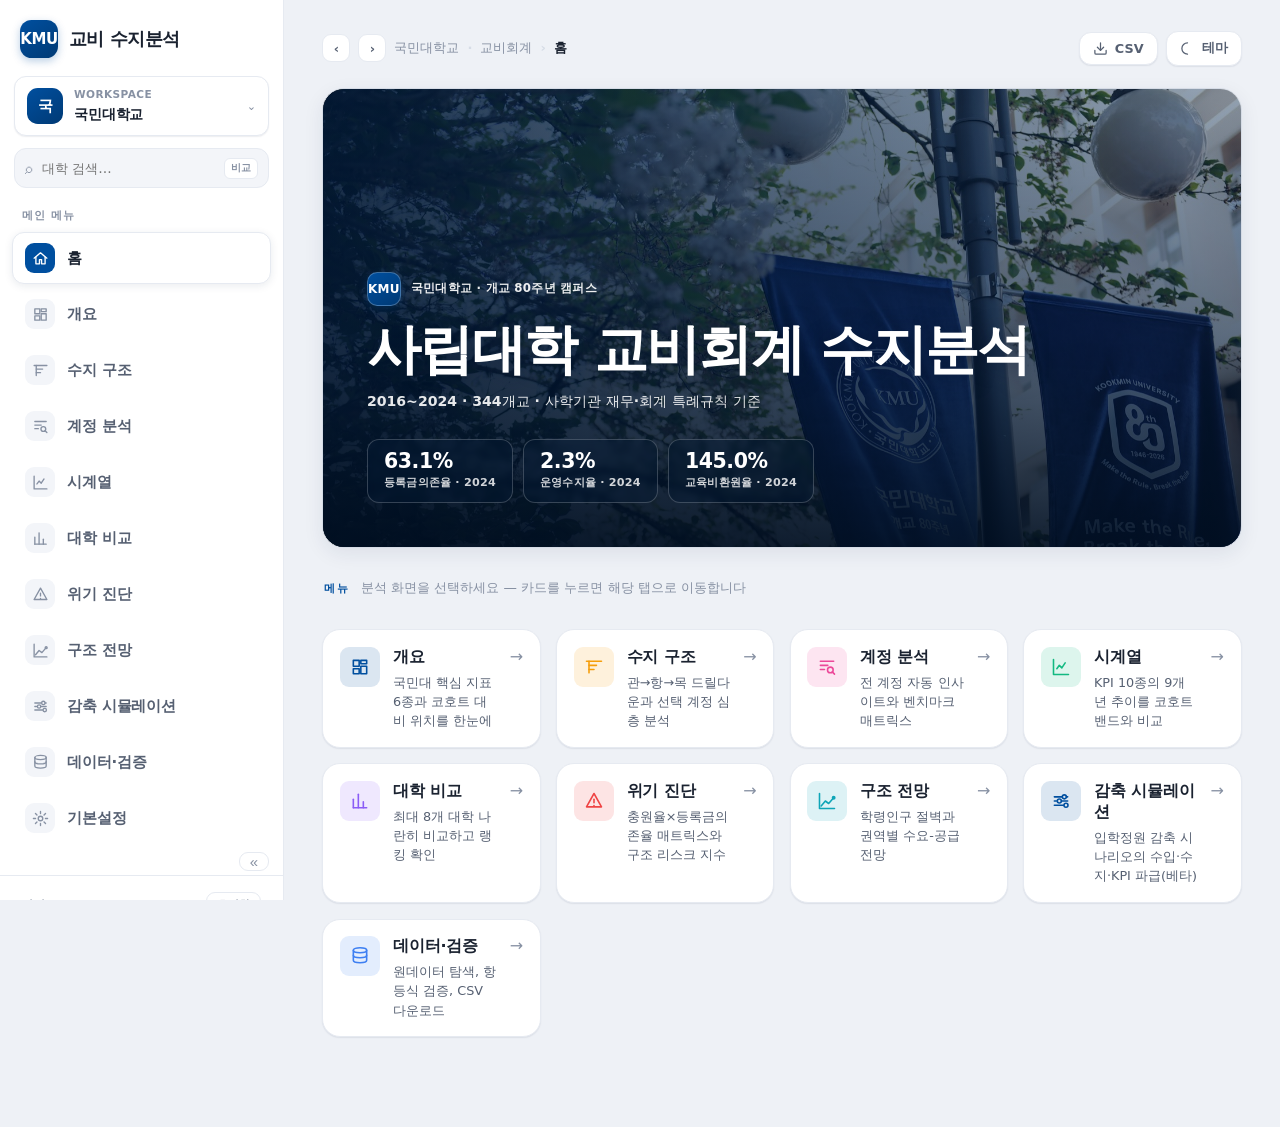
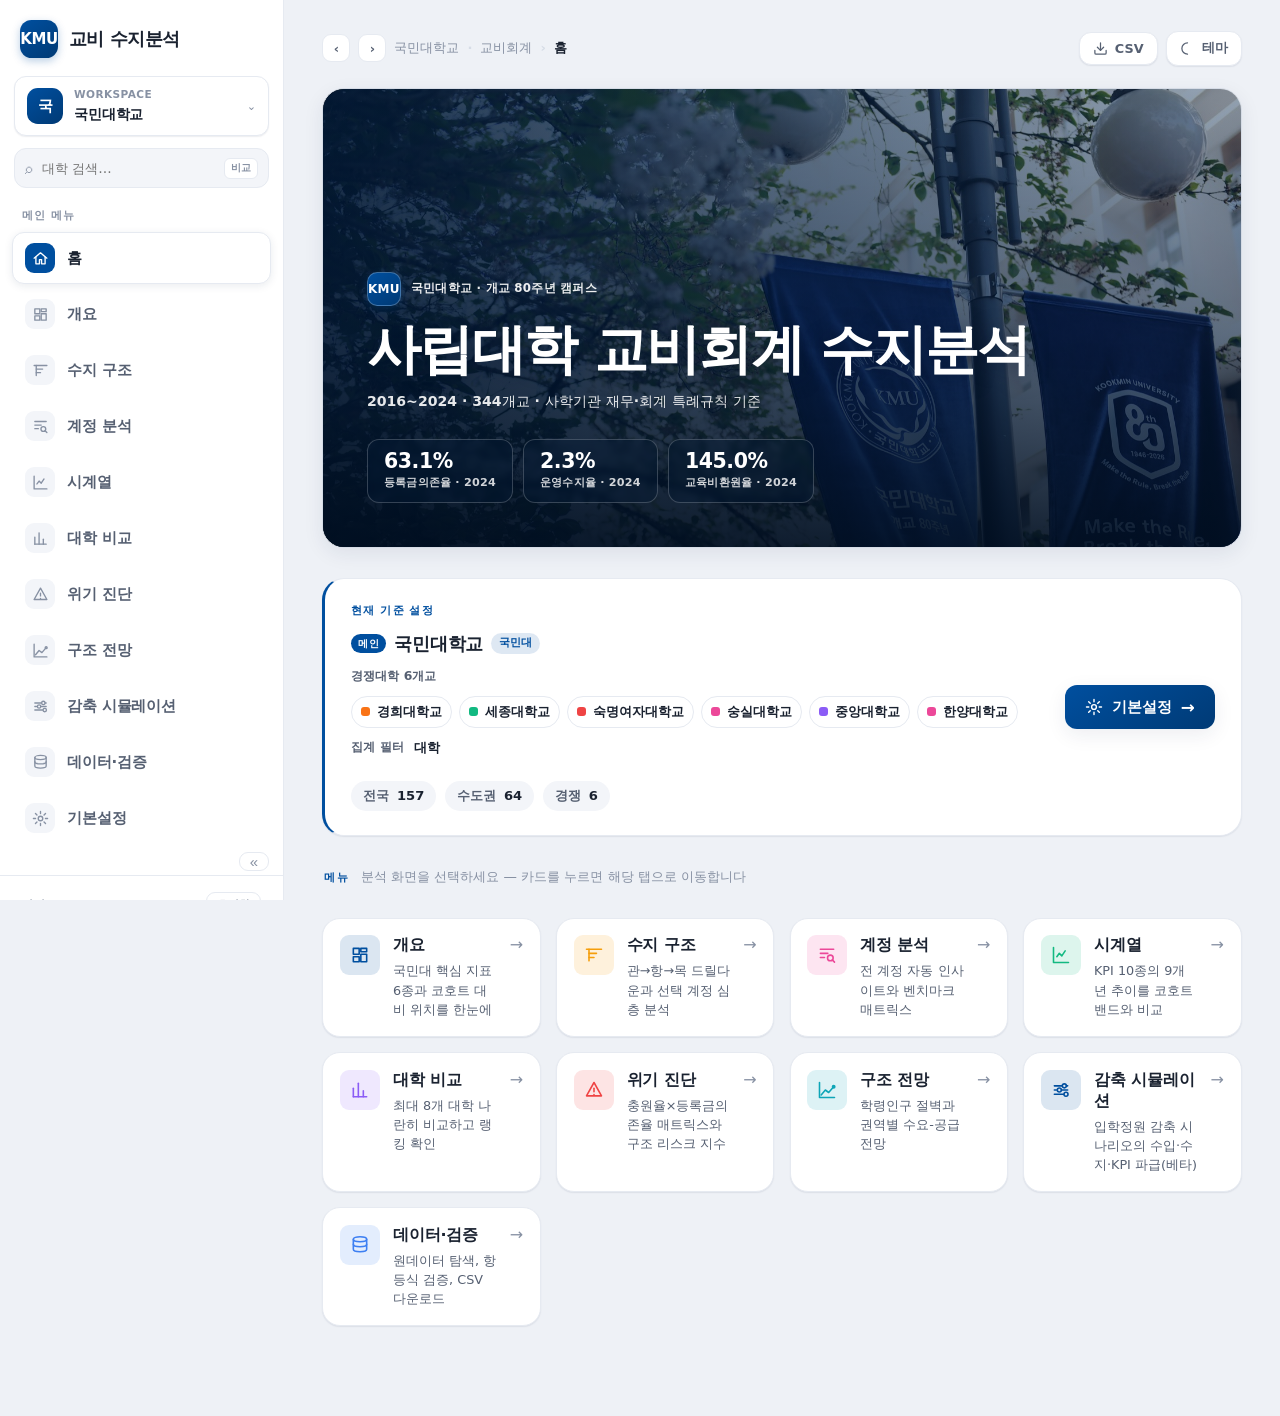
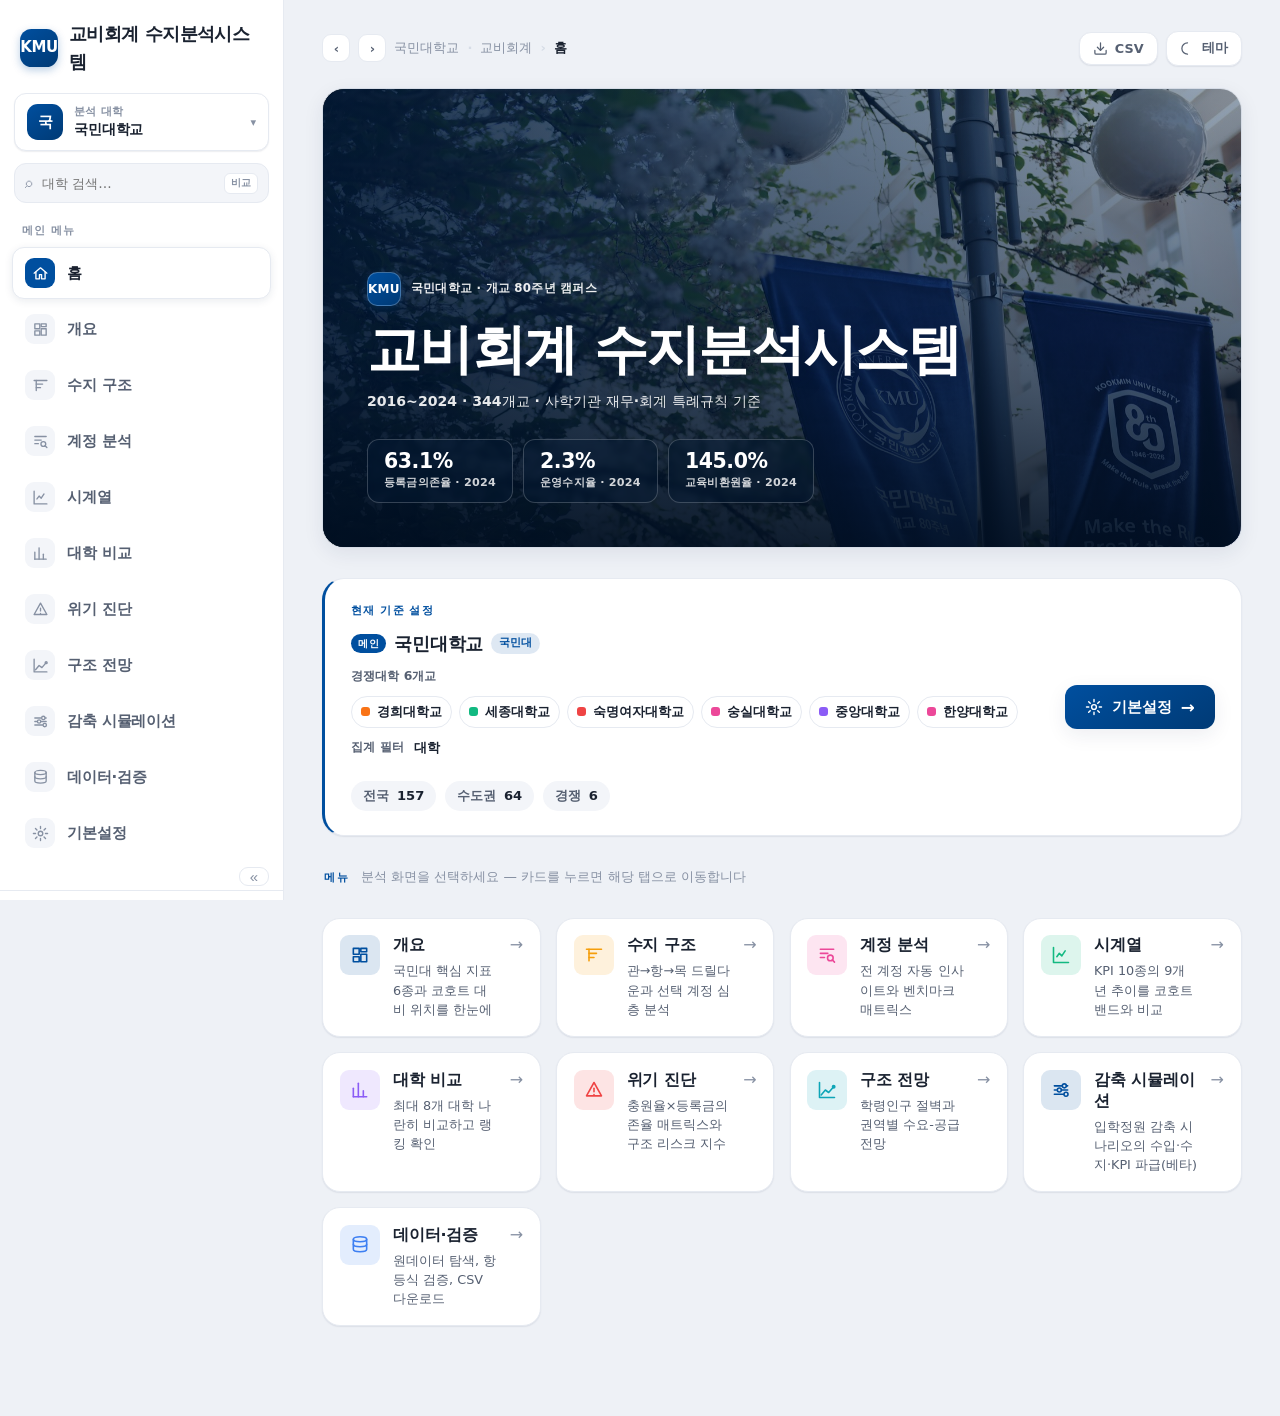
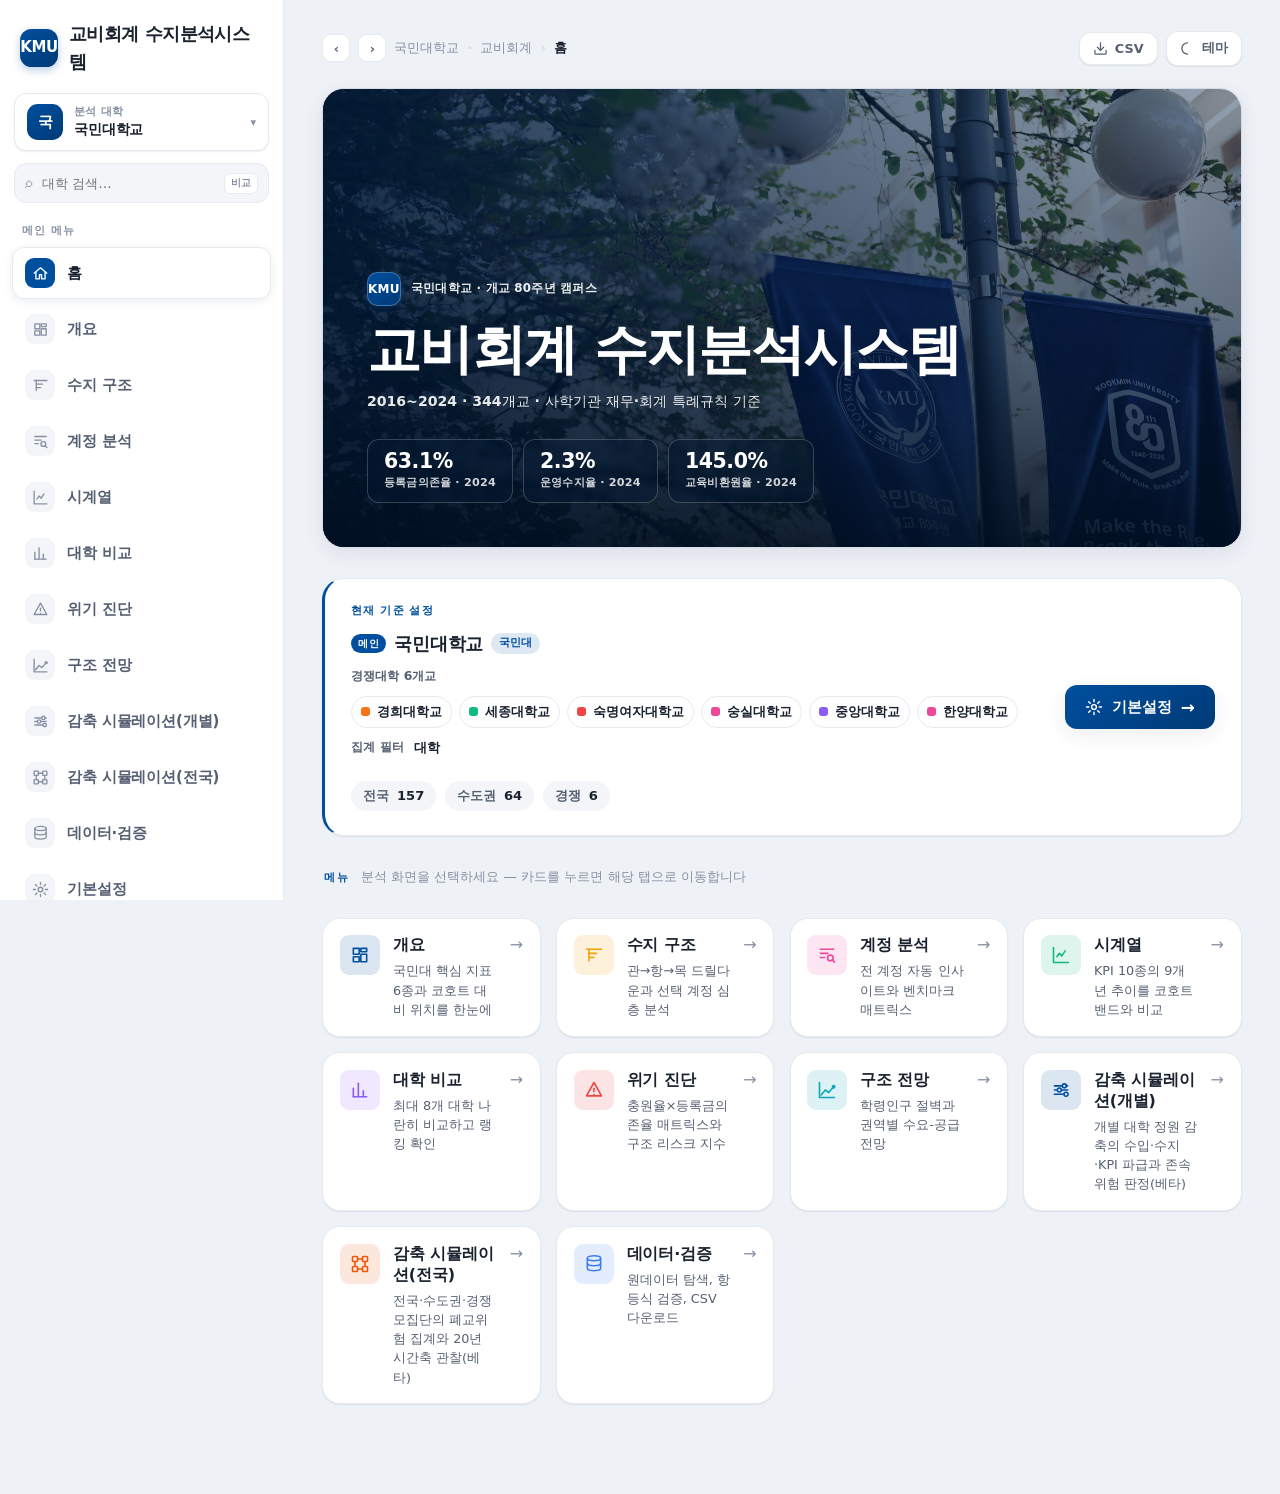
